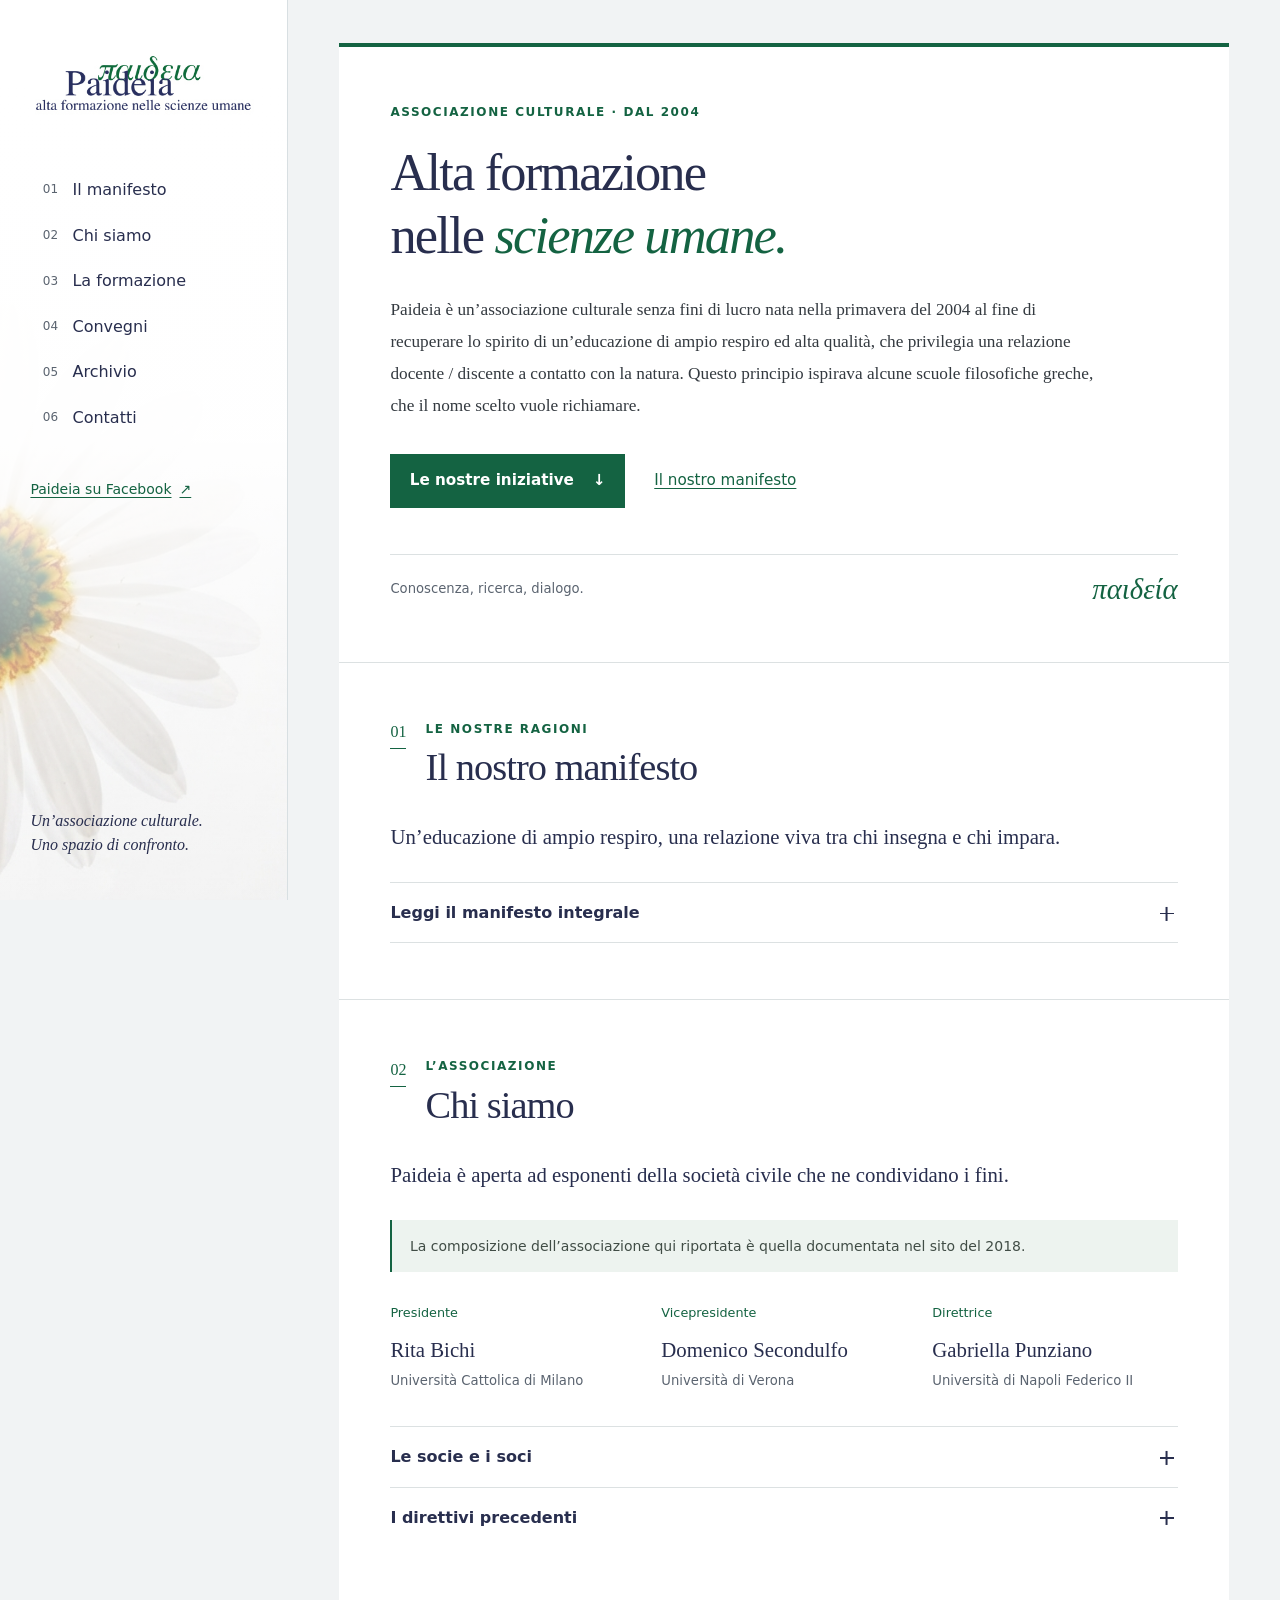
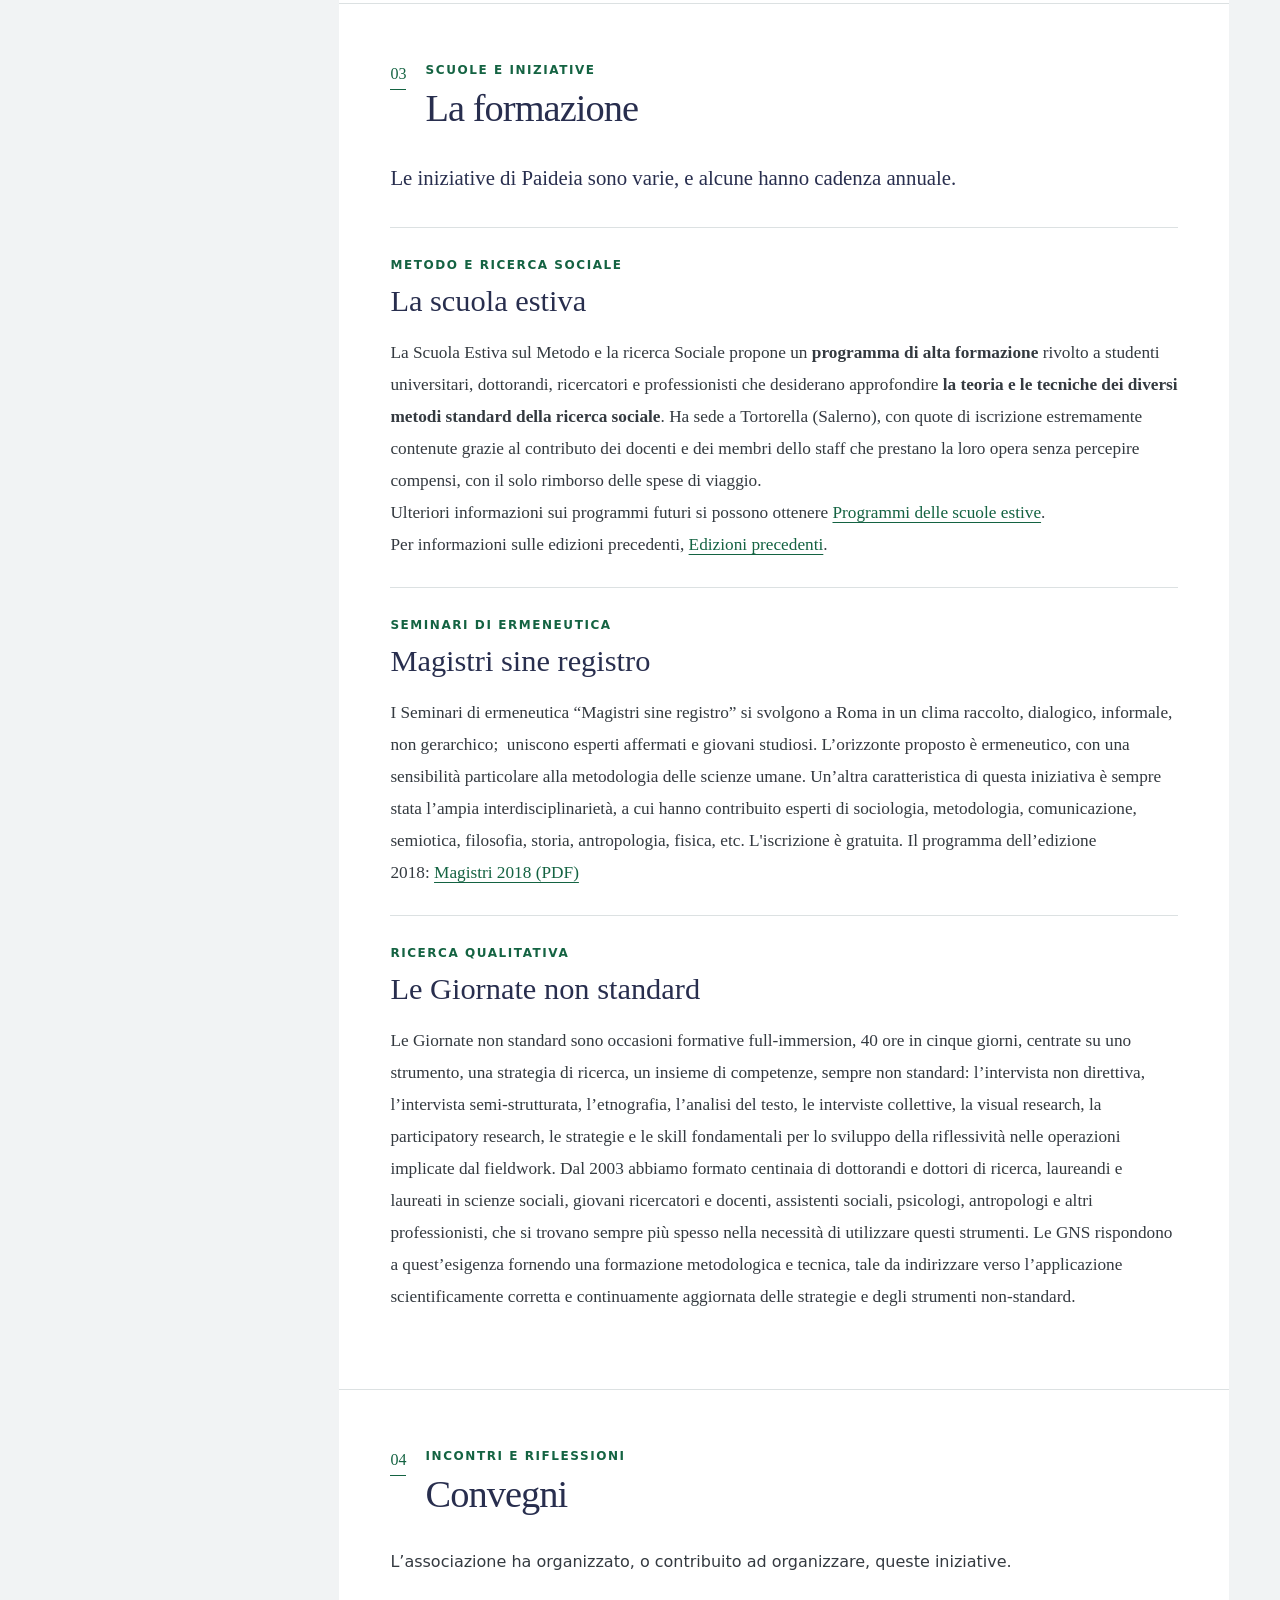
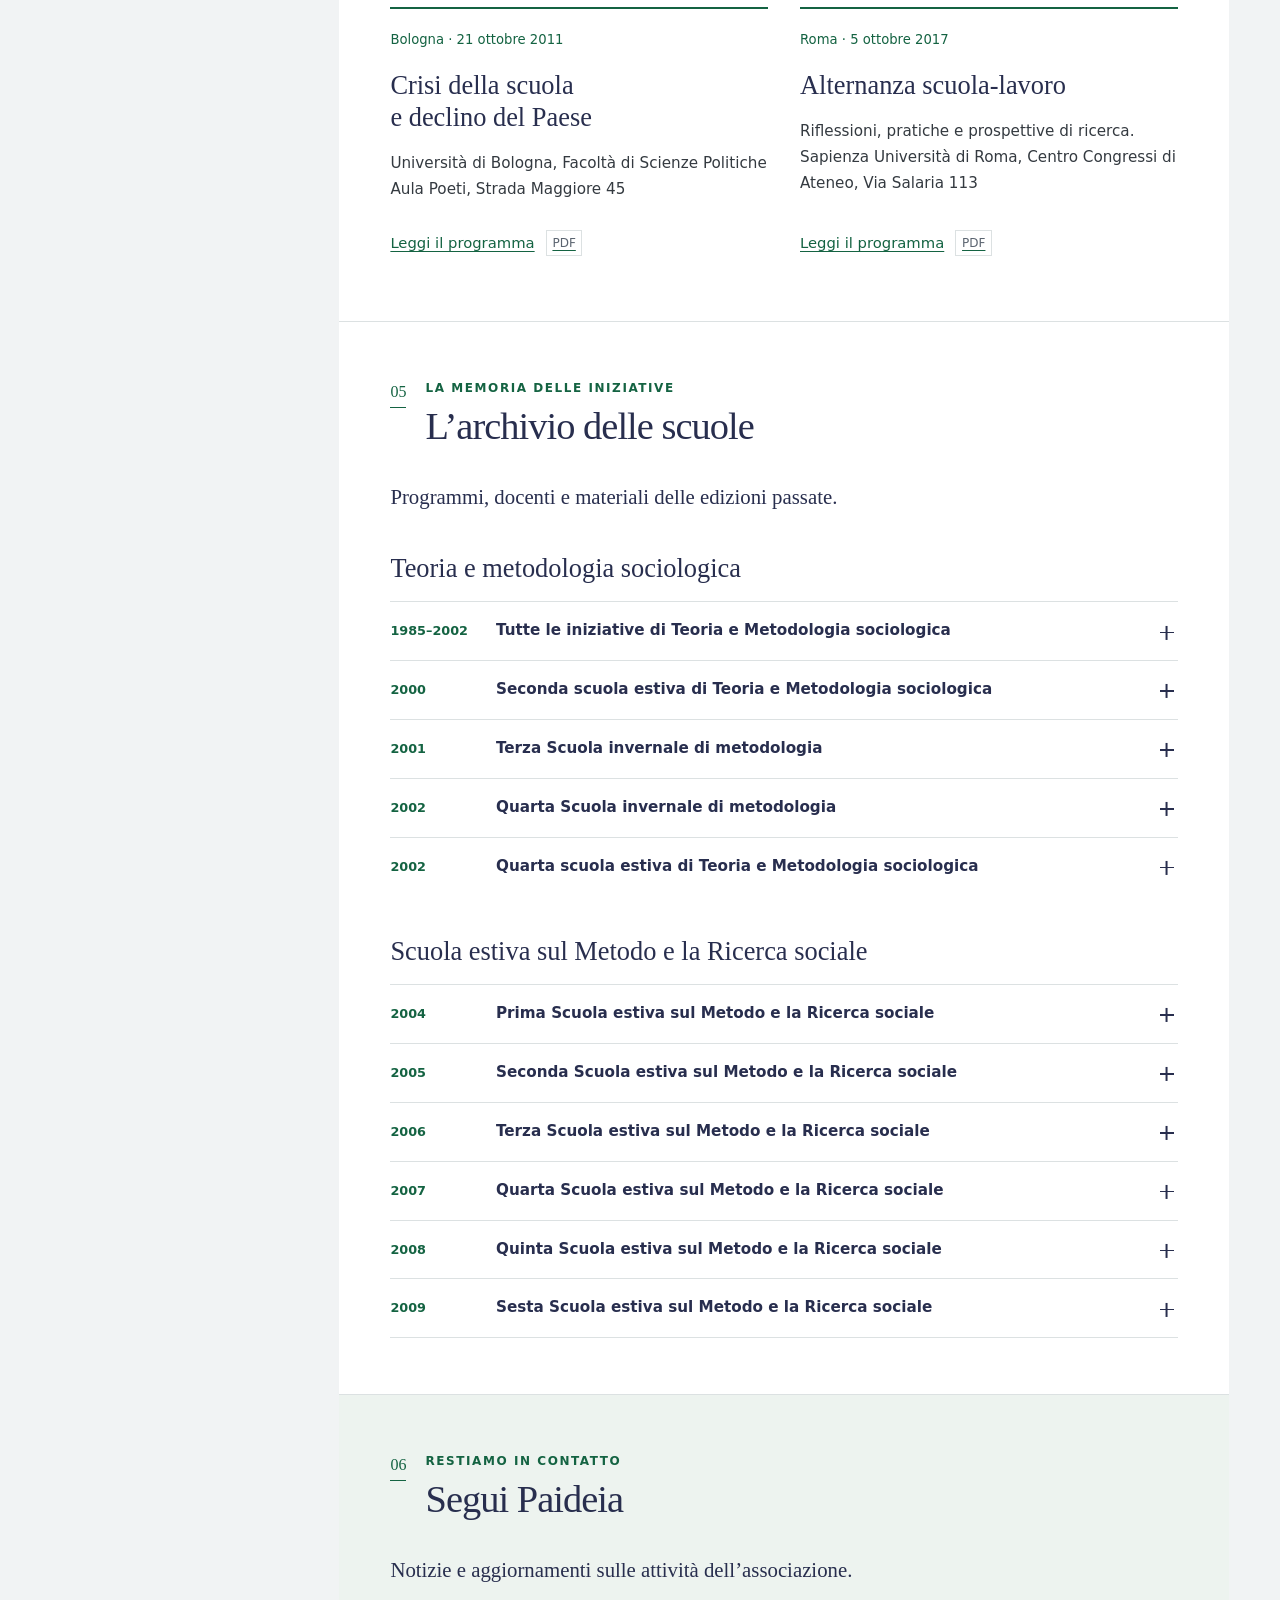
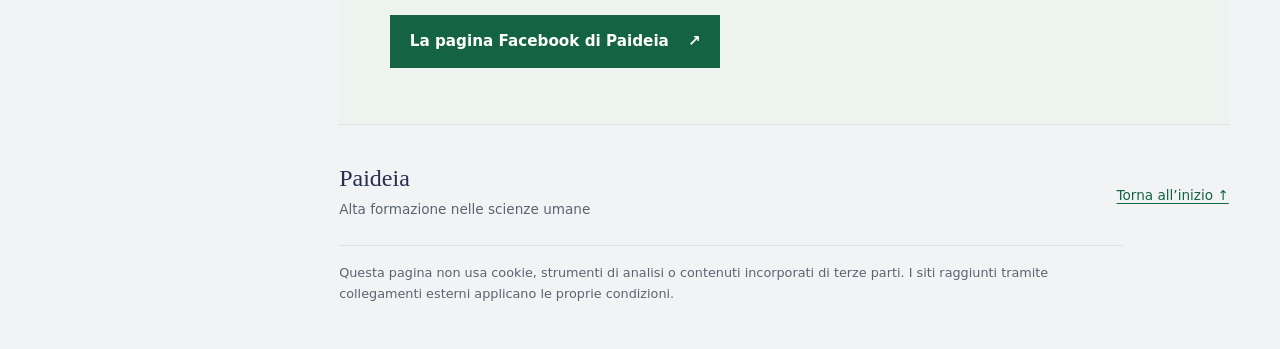
==== index.html @ 1510890a "Add files via upload" ====
<!doctype html>
<html lang="it">
<head>
  <meta charset="utf-8">
  <meta name="viewport" content="width=device-width, initial-scale=1">
  <meta name="description" content="Paideia: associazione culturale per l’alta formazione nelle scienze umane. Il manifesto, le scuole, i seminari e l’archivio delle iniziative.">
  <meta name="referrer" content="no-referrer">
  <meta http-equiv="Content-Security-Policy" content="default-src 'self'; script-src 'self'; style-src 'self'; img-src 'self'; font-src 'self'; connect-src 'none'; object-src 'none'; base-uri 'self'; form-action 'none'">
  <title>Paideia — Alta formazione nelle scienze umane</title>
  <link rel="icon" href="./assets/img/logo.jpg" type="image/jpeg">
  <link rel="stylesheet" href="assets/style.css">
  <script src="assets/site.js" defer></script>
</head>
<body id="inizio">
  <a class="skip-link" href="#contenuto">Vai al contenuto</a>
  <header class="sidebar">
    <div class="sidebar-top"><a class="brand" href="#inizio" aria-label="Paideia — torna all’inizio"><img src="./assets/img/logo.jpg" width="365" height="108" alt="Paideia, alta formazione nelle scienze umane"></a><button class="menu-toggle" type="button" aria-expanded="false" aria-controls="navigazione" hidden>Menu <span aria-hidden="true">☰</span></button></div>
    <nav id="navigazione" aria-label="Navigazione principale"><p class="nav-caption"></p><ul><li><a href="#manifesto"><span class="nav-number" aria-hidden="true">01</span>Il manifesto</a></li><li><a href="#chi-siamo"><span class="nav-number" aria-hidden="true">02</span>Chi siamo</a></li><li><a href="#formazione"><span class="nav-number" aria-hidden="true">03</span>La formazione</a></li><li><a href="#convegni"><span class="nav-number" aria-hidden="true">04</span>Convegni</a></li><li><a href="#archivio"><span class="nav-number" aria-hidden="true">05</span>Archivio</a></li><li><a href="#contatti"><span class="nav-number" aria-hidden="true">06</span>Contatti</a></li></ul><a class="social-link" href="https://www.facebook.com/Paideiaperlacultura/">Paideia su Facebook <span aria-hidden="true">↗</span></a></nav>
    <p class="sidebar-foot">Un’associazione culturale.<br>Uno spazio di confronto.</p>
  </header>
  <main id="contenuto" tabindex="-1">
    <section class="hero section" aria-labelledby="titolo">
      <p class="eyebrow">Associazione culturale · dal 2004</p>
      <h1 id="titolo">Alta formazione<br>nelle <em>scienze umane.</em></h1>
      <div class="intro prose"><p>Paideia è un’associazione culturale senza fini di lucro nata nella primavera del 2004 al fine di recuperare lo spirito di un’educazione di ampio respiro ed alta qualità, che privilegia una relazione docente / discente a contatto con la natura. Questo principio ispirava alcune scuole filosofiche greche, che il nome scelto vuole richiamare.</p></div>
      <a class="button" href="#formazione">Le nostre iniziative <span aria-hidden="true">↓</span></a>
      <a class="text-link" href="#manifesto">Il nostro manifesto</a>
      <div class="hero-bottom"><span>Conoscenza, ricerca, dialogo.</span><span aria-hidden="true">παιδεία</span></div>
    </section>
    <section class="section" id="manifesto" aria-labelledby="titolo-manifesto" data-source-id="28">
      <div class="section-heading"><span class="section-number" aria-hidden="true">01</span><div><p class="eyebrow">Le nostre ragioni</p><h2 id="titolo-manifesto">Il nostro manifesto</h2></div></div>
      <p class="lead">Un’educazione di ampio respiro, una relazione viva tra chi insegna e chi impara.</p>
      <details class="manifesto-details"><summary>Leggi il manifesto integrale <span class="disclosure" aria-hidden="true"></span></summary><div class="prose"><p>Paideia è un’associazione culturale senza fini di lucro nata nella primavera del 2004 al fine di recuperare lo spirito di un’educazione di ampio respiro ed alta qualità, che privilegia una relazione docente / discente a contatto con la natura. Questo principio ispirava alcune scuole filosofiche greche, che il nome scelto vuole richiamare.</p><p>È assai diffusa una sensazione di disagio per il grave e progressivo scadimento nella preparazione culturale e intellettuale che la scuola e la società italiana forniscono ai giovani. Sia il mero volume delle nozioni fornite e richieste, sia il livello dell’elaborazione critica proposta e richiesta sono in costante declino. Il mercato del lavoro, invece, domanda in modo crescente capacità di decidere e risolvere problemi; ma la scuola non fornisce più le capacità intellettuali per affrontare questi compiti in modo originale e autonomo.</p><p>Una quota impressionante di diplomati e laureati italiani è classificata fra gli analfabeti in base ad alcune elementari prove pratiche previste dalle ricerche internazionali sull’alfabetizzazione funzionale. Ciò avviene sulla base di alcune elementari prove in cui il soggetto deve mostrarsi capace di mettere in pratica nozioni semplicissime come fare una sottrazione oppure trovare e interpretare la frase rilevante in un foglietto di istruzioni. Tanto i paesi europei e del mondo anglosassone quanto i paesi dell’Estremo Oriente — in alcuni dei quali è in corso un processo programmato di livellamento verso l’alto delle offerte didattiche — occupano posizioni assai migliori delle nostre in queste graduatorie.</p><p>Invertire questa tendenza è un impegno civile per gli intellettuali che hanno a cuore le sorti del paese — non solo la sua vita culturale, ma anche la sua capacità di tenere il passo con le innovazioni in tutti i campi.</p><p>Di solito, al manifestarsi nella società di tendenze giudicate negativamente, il mondo accademico reagisce organizzando convegni che servono a denunciare i problemi ma non compiono passi importanti verso la loro soluzione.</p><p>Le persone che si sono unite per dar vita a Paideia hanno scelto un’altra strada: quella di dedicarsi ad un’attività di formazione extra-curricolare ispirati ad alti standards di qualità e affrancata dalle pastoie burocratiche che stanno avvilendo l’attività didattica istituzionale.</p><p>Paideia è nata dal confluire di tre gruppi che avevano indipendentemente attivato tre iniziative didattiche:<br>— il gruppo che da tempo organizza le <a href="#scuole-di-teoria-e-metodologia-sociologica">scuole di Teoria e Metodologia Sociologia</a> e di recente ha istituito la scuola estiva sul Metodo e la Ricerca sociale;<br>— il gruppo che da tempo offre occasioni formative nel settore della valutazione e della ricerca valutativa;<br>— il gruppo che più di recente ha dato vita alle Giornate Non Standard sulla ricerca cosiddetta “qualitativa”.</p><p>Queste iniziative sono accomunate da alcuni principi fondamentali:<br>— alto livello delle offerte didattiche;<br>— forte coinvolgimento dei partecipanti ai corsi;<br>— quote di partecipazione contenute, consentite dal fatto che molti docenti prestano la loro opera per un semplice rimborso delle spese;<br>— approfondimento della conoscenza del patrimonio artistico e culturale delle sedi scelte.</p><p>Paideia è aperta ad esponenti della società civile che ne condividano i fini e progetta di estendere l’ambito delle iniziative didattiche al di là dei confini delle scienze sociali.</p><p>Questo sito diffonde notizie su tutte le attività promosse da Paideia e offre notizie su, e collegamenti con, altre iniziative volte agli stessi intenti e animate dallo stesso spirito.</p></div></details>
    </section>
    <section class="section" id="chi-siamo" aria-labelledby="titolo-chi-siamo" data-source-id="15">
      <div class="section-heading"><span class="section-number" aria-hidden="true">02</span><div><p class="eyebrow">L’associazione</p><h2 id="titolo-chi-siamo">Chi siamo</h2></div></div>
      <p class="lead">Paideia è aperta ad esponenti della società civile che ne condividano i fini.</p>
      <p class="archive-note">La composizione dell’associazione qui riportata è quella documentata nel sito del 2018.</p>
      <dl class="people"><div><dt>Presidente</dt><dd>Rita Bichi<span>Università Cattolica di Milano</span></dd></div><div><dt>Vicepresidente</dt><dd>Domenico Secondulfo<span>Università di Verona</span></dd></div><div><dt>Direttrice</dt><dd>Gabriella Punziano<span>Università di Napoli Federico II</span></dd></div></dl>
      <details class="plain-details"><summary>Le socie e i soci <span class="disclosure" aria-hidden="true"></span></summary><ul class="members"><li>Ivana Acocella</li><li>Luca Bianchi</li><li>Mauro Bonanno</li><li>Emanuela Bonini</li><li>Livia Bruscaglioni</li><li>Amalia Caputo</li><li>Franco Cazzola</li><li>Erika Cellini</li><li>Antonio Maria Chiesi</li><li>Angela Delli Paoli</li><li>Giovanni Delli Zotti</li><li>Anna Desimio</li><li>Paola Di Nicola</li><li>Ilaria Epis</li><li>Gabriella Fazzi</li><li>Michela Freddano</li><li>Lucia Genovese</li><li>Renato Grimaldi</li><li>Sandro Landucci</li><li>Stefania Leone</li><li>Serena Liani</li><li>Gianni Losito</li><li>Francesca Marconi</li><li>Claudia Mariotti</li><li>Alberto Marradi</li><li>Fabrizio Martire</li><li>Elena Mattioli</li><li>Beba Molinari</li><li>Paolo Montesperelli</li><li>Sara Muzzioli</li><li>Giuseppina Negro</li><li>Daniele Nigris</li><li>Marco Palmieri</li><li>Mauro Palumbo</li><li>Paolo Parra Saiani</li><li>Fiorenzo Parziale</li><li>Rita Pavsic</li><li>Massimo Pendenza</li><li>M. Concetta Pitrone</li><li>Graziella Priulla</li><li>Francesco Sacchetti</li><li>Michele Sapignoli</li><li>Stefano Scarcella Prandstraller</li><li>Eide Spedicato</li><li>Andrea Spreafico</li><li>Nicoletta Stame</li><li>Roberto Veraldi</li><li>Alberto Vergani</li><li>Giulio  Vidotto</li><li>Alberto Zonno Renna</li></ul></details>
      <details class="plain-details"><summary>I direttivi precedenti <span class="disclosure" aria-hidden="true"></span></summary><div class="prose"><p><strong>2015-2018</strong>: Rita Bichi (Presidente), Paolo Parra Saiani (Vice-Presidente), Fabrizio Martire (Direttore)<br><strong>2012-2015</strong>: Gianni Losito (Presidente), Rita Bichi (Vice-Presidente), Maria Concetta Pitrone (Direttrice)</p>
</div></details>
    </section>
    <section class="section" id="formazione" aria-labelledby="titolo-formazione" data-source-id="34">
      <div class="section-heading"><span class="section-number" aria-hidden="true">03</span><div><p class="eyebrow">Scuole e iniziative</p><h2 id="titolo-formazione">La formazione</h2></div></div>
      <p class="lead">Le iniziative di Paideia sono varie, e alcune hanno cadenza annuale.</p>
      <div class="initiatives"><article class="initiative"><p class="eyebrow">Metodo e ricerca sociale</p><h3>La scuola estiva</h3><div class="prose"><p>La Scuola Estiva sul Metodo e la ricerca Sociale propone un <strong>programma di alta formazione</strong> rivolto a studenti universitari, dottorandi, ricercatori e professionisti che desiderano approfondire <strong>la teoria e le tecniche dei diversi metodi standard della ricerca sociale</strong>. Ha sede a Tortorella (Salerno), con quote di iscrizione estremamente contenute grazie al contributo dei docenti e dei membri dello staff che prestano la loro opera senza percepire compensi, con il solo rimborso delle spese di viaggio.<br>Ulteriori informazioni sui programmi futuri si possono ottenere <a href="https://www.paideiascuoleestive.it/scuola">Programmi delle scuole estive</a>.<br>Per informazioni sulle edizioni precedenti, <a href="#scuole-estive-sul-metodo-e-la-ricerca-sociale">Edizioni precedenti</a>.</p>
</div></article><article class="initiative"><p class="eyebrow">Seminari di ermeneutica</p><h3>Magistri sine registro</h3><div class="prose"><p>I Seminari di ermeneutica “Magistri sine registro” si svolgono a Roma in un clima raccolto, dialogico, informale, non gerarchico;  uniscono esperti affermati e giovani studiosi. L’orizzonte proposto è ermeneutico, con una sensibilità particolare alla metodologia delle scienze umane. Un’altra caratteristica di questa iniziativa è sempre stata l’ampia interdisciplinarietà, a cui hanno contribuito esperti di sociologia, metodologia, comunicazione, semiotica, filosofia, storia, antropologia, fisica, etc. L'iscrizione è gratuita. Il programma dell’edizione 2018: <a href="assets/pdf/2018_magistri.pdf">Magistri 2018 (PDF)</a></p>
</div></article><article class="initiative"><p class="eyebrow">Ricerca qualitativa</p><h3>Le Giornate non standard</h3><div class="prose"><p>Le Giornate non standard sono occasioni formative full-immersion, 40 ore in cinque giorni, centrate su uno strumento, una strategia di ricerca, un insieme di competenze, sempre non standard: l’intervista non direttiva, l’intervista semi-strutturata, l’etnografia, l’analisi del testo, le interviste collettive, la visual research, la participatory research, le strategie e le skill fondamentali per lo sviluppo della riflessività nelle operazioni implicate dal fieldwork. Dal 2003 abbiamo formato centinaia di dottorandi e dottori di ricerca, laureandi e laureati in scienze sociali, giovani ricercatori e docenti, assistenti sociali, psicologi, antropologi e altri professionisti, che si trovano sempre più spesso nella necessità di utilizzare questi strumenti. Le GNS rispondono a quest’esigenza fornendo una formazione metodologica e tecnica, tale da indirizzare verso l’applicazione scientificamente corretta e continuamente aggiornata delle strategie e degli strumenti non-standard.</p>
</div></article></div>
    </section>
    <section class="section" id="convegni" aria-labelledby="titolo-convegni" data-source-id="52">
      <div class="section-heading"><span class="section-number" aria-hidden="true">04</span><div><p class="eyebrow">Incontri e riflessioni</p><h2 id="titolo-convegni">Convegni</h2></div></div>
      <p>L’associazione ha organizzato, o contribuito ad organizzare, queste iniziative.</p>
      <div class="events"><article class="event"><p class="event-date">Bologna · <time datetime="2011-10-21">21 ottobre 2011</time></p><h3>Crisi della scuola e declino del Paese</h3><p>Università di Bologna, Facoltà di Scienze Politiche<br>Aula Poeti, Strada Maggiore 45</p><a href="assets/pdf/2011_crisi-scuola-e-declino-paese.pdf">Leggi il programma <span class="filetype">PDF</span></a></article><article class="event"><p class="event-date">Roma · <time datetime="2017-10-05">5 ottobre 2017</time></p><h3>Alternanza scuola-lavoro</h3><p>Riflessioni, pratiche e prospettive di ricerca.<br>Sapienza Università di Roma, Centro Congressi di Ateneo, Via Salaria 113</p><a href="wp-content/uploads/2018/09/2017-convegno-asl.pdf">Leggi il programma <span class="filetype">PDF</span></a></article></div>
    </section>
    <section class="section archive-section" id="archivio" aria-labelledby="titolo-archivio">
      <div class="section-heading"><span class="section-number" aria-hidden="true">05</span><div><p class="eyebrow">La memoria delle iniziative</p><h2 id="titolo-archivio">L’archivio delle scuole</h2></div></div>
      <p class="lead">Programmi, docenti e materiali delle edizioni passate.</p>
      <h3>Teoria e metodologia sociologica</h3>
      <details class="archive-entry" id="scuole-di-teoria-e-metodologia-sociologica" data-source-id="84"><summary><span class="entry-date">1985–2002</span><span>Tutte le iniziative di Teoria e Metodologia sociologica</span><span class="disclosure" aria-hidden="true"></span></summary><div class="archive-body prose"><p class="archive-note">Documento d’archivio. Date, quote e riferimenti si riferiscono all’edizione indicata.</p><p><strong>autunno 1985</strong>, Firenze,  L'arte del questionario e dell'intervista, Marradi</p>
<p><strong>autunno 1987</strong>, Firenze,  Epistemologia e metodologia, Marradi</p>
<p><strong>22 maggio - 14 giugno 1989</strong>, Firenze,  Epistemologia e metodologia, Marradi e Blaikie</p>
<p><strong>18-23 giugno 1990</strong>, Firenze,  L'arte del questionario e dell'intervista, Marradi, Rositi, Montesperelli</p>
<p><strong>22-27 ottobre 1990</strong>, Firenze, Tre mondi, due famiglie, molti livelli, Marradi</p>
<p><strong>7-12 gennaio 1991</strong>, Firenze, Logica e ricerca, Bruschi</p>
<p><strong>6-11 maggio 1991</strong>, Firenze, The Logic of Causal Modelling, Dreier e Pavone</p>
<p><strong>7-16 ottobre 1991</strong>, Firenze, L'arte del questionario e dell'intervista, Marradi, Montesperelli</p>
<p><strong>4-8 maggio 1992</strong>, Firenze, I paradossi nelle scienze sociali, Ricolfi</p>
<p><strong>2-6 novembre 1992</strong>, Firenze, L'analisi monovariata, Marradi</p>
<p><strong>11-15 gennaio 1993</strong>, Firenze, Logical Structure of Scientific Theories, Dreier</p>
<p><strong>25-26 ottobre 1993</strong>, Firenze, Storicità dei programmi di ricerca, Lentini</p>
<p><strong>10-14 gennaio 1994</strong>, Firenze, Realtà pensiero linguaggio, Marradi</p>
<p><strong>29 marzo - 8 aprile 1995</strong>, Firenze, Alcune questioni gnoseologiche e metodologiche, Marradi, Fideli, Rodolfi</p>
<p><strong>9-21 ottobre 1995</strong>, Firenze, Analisi monovariata e bivariata, Marradi</p>
<p><strong>10-14 giugno 1996</strong>, Firenze, Modelli spaziali di comportamento elettorale, Ricolfi</p>
<p><strong>15-17 maggio 1997</strong>, Sassari, Concetti di scienza e di metodo, Marradi</p>
<p><strong>6-11 ottobre 1997</strong>, Firenze, Costruzione di una matrice di dati, Marradi</p>
<p><strong>12-16 gennaio 1998</strong>, Firenze, Analisi monovariata e bivariata, Marradi</p>
<p><strong>1-6 febbraio 1999</strong>, Firenze, Problemi e strumenti della conoscenza,</p>
<p><strong>26-30 aprile 1999</strong>, Sassari, Pre-asserti, asserti, spiegazioni, Marradi</p>
<p><strong>31 gennaio-5 febbraio 2000</strong>, Firenze, La matrice dei dati e le sue premesse,</p>
<p><strong>4-9 settembre 2000</strong>, Cannigione (SS), <a href="#seconda-scuola-estiva-di-teoria-e-metodologia-sociologica">Seconda scuola estiva di Teoria e Metodologia sociologica</a></p>
<p><strong>15-20 gennaio 2001</strong>, Roma, <a href="#terza-scuola-invernale-di-metodologia">Terza Scuola invernale di metodologia</a>, Fondamenti di analisi dei dati: monovariata e bivariata,</p>
<p><strong>5-9 febbraio 2002</strong>, Firenze, <a href="#quarta-scuola-invernale-di-metodologia">Quarta Scuola invernale di metodologia</a>, Costruzione ed uso del questionario</p>
<p><strong>9-14 settembre 2002</strong>, Otranto (LE), <a href="#primo-articolo-del-blog">Quarta scuola estiva di Teoria e Metodologia sociologica</a></p>
<a class="back-link" href="#archivio">Torna all’indice dell’archivio ↑</a></div></details>
      <details class="archive-entry" id="seconda-scuola-estiva-di-teoria-e-metodologia-sociologica" data-source-id="111"><summary><span class="entry-date">2000</span><span>Seconda scuola estiva di Teoria e Metodologia sociologica</span><span class="disclosure" aria-hidden="true"></span></summary><div class="archive-body prose"><p class="archive-note">Documento d’archivio. Date, quote e riferimenti si riferiscono all’edizione indicata.</p><p>4-9 settembre 2000<br>Hotel Micalosu****   e spiaggia (Cannigione / prov. di Sassari)</p><div><br><p><strong>Docenti e programma</strong></p><br>Alberto <strong>Merler</strong> (Università di Sassari):   L'insularità socio-culturale<br>Giovanni <strong>Bechelloni</strong> (Università di Firenze):   La storia e le autobiografie<br>Pierluca <strong>Birindelli</strong> (Università di Firenze):   Interrogando i giovani sui loro rapporti con la loro stanza<br>Gabriella <strong>Mondardini</strong> (Università di Sassari):   La cultura dei pescatori della costa Nord-ovest<br>Giuseppe <strong>Angioni</strong> (Università di Cagliari):   Funzioni della scrittura<br>Alberto <strong>Marradi</strong> (Università di Firenze):   Intervistare con le storie<br>Antonio <strong>Fadda</strong> (Università di Sassari):   Famiglia, parentela e insediamenti: il caso sardo-corso<br><br></div><p><a href="https://photos.app.goo.gl/2Ufrc8WCDPr3Nb6W6">Alcune foto</a></p>
<a class="back-link" href="#archivio">Torna all’indice dell’archivio ↑</a></div></details><details class="archive-entry" id="terza-scuola-invernale-di-metodologia" data-source-id="127"><summary><span class="entry-date">2001</span><span>Terza Scuola invernale di metodologia</span><span class="disclosure" aria-hidden="true"></span></summary><div class="archive-body prose"><p class="archive-note">Documento d’archivio. Date, quote e riferimenti si riferiscono all’edizione indicata.</p><p>Roma, Facoltà di Sociologia<br>15-20 Gennaio 2001</p><p><strong>Docenti e programma</strong></p><p>Lunedì 15<br>Giovanni <strong>Di Franco</strong> e Alberto <strong>Marradi</strong><br><em>Funzioni dell’analisi monovariata. Distribuzione dei dati in categorie non ordinate (il concetto di autonomia semantica; l’importanza delle distribuzioni equilibrate; forme di rappresentazione). </em></p><p>Martedì 16<br>Giovanni <strong>Di Franco</strong> e Alberto <strong>Marradi</strong><br><em>Distribuzione dei dati in categorie ordinate (il concetto di relazione monotonica; la ridotta autonomia semantica delle categorie ordinali; distribuzioni unimodali, bimodali, etc.; forme di rappresentazione).</em></p>
<p>Martedì 16<br>Giovanni <strong>Di Franco</strong> e Alberto <strong>Marradi</strong><br><em>Distribuzione dei dati nelle categorie di una variabile cardinale (cardinali e quasi cardinali; la scarsa autonomia semantica e le sue conseguenze; tendenza centrale e dispersione; standardizzazione e trasformazioni logaritmiche; forme di rappresentazione).</em></p>
<p>Mercoledì 17<br>Giovanni <strong>Di Franco</strong> e Alberto <strong>Marradi</strong><br><em>La relazione tra due variabili dicotomiche (coefficienti unidirezionali e bidirezionali; false dicotomie). Relazioni tra una dicotomia e una categoriale non dicotomica.</em></p>
<p>Mercoledì 17<br>Giovanni <strong>Di Franco</strong> e Alberto <strong>Marradi</strong><br><em>Relazioni fra due variabili con categorie non ordinate (tabelle di contingenza che valga la pena di analizzare; chi quadrato e i suoi limiti). Relazioni fra due variabili ordinali. Forme di rappresentazione.</em></p>
<p>Giovedì 18<br>Giovanni <strong>Di Franco</strong> e Alberto <strong>Marradi</strong><br><em>Analisi della varianza (eta quadrato e i suoi limiti). Relazioni tra una cardinale e una ordinale. Forme di rappresentazione.</em></p>
<p>Giovedì 18<br>Maria Stella <strong>Agnoli</strong><br><em>Procedure di costruzione dei dati in sede di analisi mono- e bi-variata.</em></p>
<p>Venerdì 19<br>Giovanni <strong>Di Franco</strong> e Alberto <strong>Marradi</strong><br><em>Relazioni tra due cardinali (il diagramma a dispersione; relazioni lineari e non; regressione, correlazione e relativi inganni; il coefficiente di determinazione e il controllo della linearità; cenni sull’analisi dei residui).</em></p><p>Venerdì 19<br>Maria Concetta <strong>Pitrone</strong><br><em>Le scale a scelta forzata; come l’analisi dei dati fa emergere le differenze rispetto alle Likert tradizionali.</em></p>
<p>Sabato 20<br>Carmelo <strong>Lombardo</strong><br><em>Fondamenti di analisi trivariata. Cosa si guadagna e cosa si perde.</em></p>
<a class="back-link" href="#archivio">Torna all’indice dell’archivio ↑</a></div></details><details class="archive-entry" id="quarta-scuola-invernale-di-metodologia" data-source-id="123"><summary><span class="entry-date">2002</span><span>Quarta Scuola invernale di metodologia</span><span class="disclosure" aria-hidden="true"></span></summary><div class="archive-body prose"><p class="archive-note">Documento d’archivio. Date, quote e riferimenti si riferiscono all’edizione indicata.</p><p><strong>Firenze, Centro Studium<br>5-9 Febbraio 2002</strong></p>
<p><strong>Docenti e programma</strong></p>
<p>4 febbraio<br>M. Concetta <strong>Pitrone </strong>(Roma)<br><em>Il questionario nella tradizione comportamentista</em></p><p>5  febbraio<br><em>Esercitazione di gruppo:  quali difetti sapete scovare in un questionario?</em><em></em></p><p>5  febbraio<br>Alberto <strong>Marradi </strong>(Firenze)<br><em>Difetti strutturali a livello di vettore e a livello di matrice</em><em></em></p><p>6 febbraio<br>Roberto <strong>Fideli</strong> (Firenze)<br><em>Il ruolo delle domande aperte</em></p><p>6 febbraio<br>Stefania <strong>Tusini</strong> (Roma)<br><em>Sorprese semantiche</em><em></em></p><p>6 febbraio ore 17.30<br><strong>Del</strong> <strong>Zotto</strong>, <strong>Marradi</strong>, <strong>Serra<br></strong><em>Un’intervista perfetta </em><em>(atto unico di Alberto Marradi)       <a href="https://photos.app.goo.gl/K9xt4bciKmSvjNeA7">alcune foto</a></em></p><p>7 febbraio<br><em>Esercitazione di gruppo: classificazione delle risposte a domande aperte</em></p><p>7 febbraio pomeriggio libero<br></p><p>8  febbraio<br>Gianni <strong>Losito </strong>(Roma)<br><em>Perché rispondere? Dinamiche motivazionali e strategie d'interazione tra intervistatore e intervistato</em></p><p>8 febbraio<br>Alberto <strong>Marradi </strong>(Firenze)<br><em>Difetti grafici</em></p><p>9 febbraio<br><strong>Fideli</strong>,  <strong>Marradi</strong> e <strong>Tusini<br></strong><em>rispondono a domande sulle esercitazioni</em></p><a class="back-link" href="#archivio">Torna all’indice dell’archivio ↑</a></div></details><details class="archive-entry" id="primo-articolo-del-blog" data-source-id="17"><summary><span class="entry-date">2002</span><span>Quarta scuola estiva di Teoria e Metodologia sociologica</span><span class="disclosure" aria-hidden="true"></span></summary><div class="archive-body prose"><p class="archive-note">Documento d’archivio. Date, quote e riferimenti si riferiscono all’edizione indicata.</p><p>9-14 settembre 2002<br>Grand Hotel Daniela****, baie e pineta della Conca Specchiulla (Otranto / prov. di Lecce)</p><p><a href="https://photos.app.goo.gl/dnRmBkbtRyVaYZDd9">Alcune foto</a></p>
<p><strong>Docenti e programma</strong></p><p>Franco <strong>Rositi</strong>  (Università di Pavia):  Cultura eccedente, cultura superflua, cultura interiorizzata:  alcuni 'caveat' per il lavoro di intervista<br>Franco <strong>Cassano</strong>   (Università di Bari):  Gnoseologia del Mediterraneo<br>Silvia <strong>Liaci</strong>   (presidente della SOIS):  Il potere del fazzoletto, il fazzoletto del potere<br>Marcella <strong>Ruggiero</strong>   (Università di Bari):   L'albero della vita: il pavimento musivo della cattedrale di Otranto</p><p>Visita guidata alla cattedrale di Otranto</p>
<p>Giandomenico <strong>Amendola</strong>  (Università di Firenze):   La nuova città:  i suoi abitanti, la sua cultura</p>
<p>Esercitazioni di gruppo su temi proposti da Alberto Marradi e sotto la guida di vari coordinatori: mettersi d'accordo su cos'è una bugia / un esperimento /una prova</p>
<p><em>Durante i primi tre giorni i partecipanti hanno definito (su apposite schede che sono state raccolte) bugia, prova, esperimento, dopodiché, di fronte a episodi, azioni, risultanze e simili,che erano sommariamente descritte nelle stesse schede le hanno identificate come bugie o qualcosa d’altro / prove o meno / esperimenti o qualcosa d’altro. Sono stati poi formati quattro gruppi, ciascuno guidato da un coordinatore, che hanno cercato un accordo interno al gruppo sulle definizioni e sulle identificazioni (le discussioni sono state registrate).</em></p>
<p>Cena salentina presso la tenuta Sant'Andrea</p><p><strong>Iscrizione</strong></p><p>La quota è 55 euro.<br>Ridotta a 42 euro fino al 10.2.2002 (fine della Settimana invernale di Metodologia).<br>Ridotta a 50 euro fino alla spedizione della circolare che annunciava la Scuola (8.6.2002).<br>Per <strong>ogni</strong> partecipazione a precedenti scuole estive di Teoria e metodologia o a settimane invernali di Metodologia la quota è ridotta di 2,5 euro.<br>Gli iscritti alla SOIS godono di una riduzione di 5 euro, cumulabile con le precedenti.<br>Le quote di iscrizione si possono versare direttamente al direttore della scuola (Marradi), al vice-direttore della scuola (Di Franco), alla Presidentessa della SOIS (Liaci) oppure spedire sul c/c postale intestato alla Società Italiana di Sociologia: n. 19394659.</p>
<p><strong>Sistemazione alberghiera</strong></p><p>Dal Grand Hotel Daniela, sede della scuola, abbiamo ottenuto queste tariffe ridotte:<br>Pensione completa in camera singola euro 62, doppia euro 47 a persona, tripla euro 44 a persona (il prezzo comprende le bevande ai pasti).<br>Mezza pensione in camera singola euro 56, doppia euro 41 a persona, tripla euro 39 a persona (il prezzo comprende le bevande al pasto).<br>Le camere hanno aria condizionata con controllo individuale, telefono, tv e terrazzo. Ci sono sale conferenze interne ed esterne.<br>Le prenotazioni vanno effettuate direttamente all’Hotel entro il 30 luglio e fino ad esaurimento camere. Tel.0836/ 80.66.48. fax 0836/ 80.66.67.</p>
<p><strong>Altre sistemazioni nelle vicinanze</strong></p><p>Hotel Solara (***, a 5oo m. dall’Hotel Daniela) tel.0836/ 80.66.26 o .27 fax 0836/ 80.66.28.Stanze quadruple al costo per giorno per persona di euro 40 (pensione completa), euro 35 (mezza pensione), euro 23 (prima colazione).<br>Residence Conca Specchiulla (accanto all’Hotel Daniela)<br>Offre 5 appartamenti per 4 persone per 269 euro totali. Prenotabile attraverso la Blumen Viaggi di Barletta (0883/34.89.68).<br>Torre dell’Orso Open Village (a 2 km. dall’Hotel Daniela; ci si passa arrivando in macchina dal Nord). Affitta appartamenti con angolo cottura alle seguenti tariffe: bilocali con 2 letti tot. a euro 169 per quella settimana ( = 84,5 euro a persona) / bilocali con 3 letti tot. a euro 215 per quella settimana ( = 71,67 euro a persona) / bilocali con 4 letti tot. a euro 236 per quella settimana ( = 59 euro a persona) / trilocali con 5 letti tot a euro 256 per quella settimana ( = 51,2 euro a persona) / trilocali con 6 letti tot a euro 277 per quella settimana ( = 49,2 euro a persona). Prenotabile attraverso la Blumen Viaggi di Barletta (0883/34.89.68).<br>Residence Serra degli Alimini (i laghi Alimini sono rinomati laghi costieri a Nord di Otranto) offre una ricca tipologia di appartamenti. Visitare il sito www.aliminivillage.it per valutare le varie offerte.<br>Per informazioni su campeggi esplorare questi siti:<br>http://atlante.clio.it/laloggia/default.html<br>http://www.lafattoria.otranto.it<br>http://www.clio.it/sr/BIT/otranto.html<br>http://www.clio.it/sr/cm/diving/hotel.htm<br>http://www.farmtraveller.com/ita/analitica.phtmleurocodice=PU0010</p>
<p><strong>Come raggiungere i luoghi della scuola</strong></p><p>Aeroporto più vicino: Brindisi (a 67 km.).</p>
<p>La stazione ferroviaria più vicina è Otranto (a 12 km.), raggiungibile con treni locali o pullman da Lecce. I partecipanti iscritti alla SOIS Puglia hanno organizzato trasferimenti con le macchine private dalla stazione ferrov. di Otranto (nella piazza antistante arrivano anche i pullman da Lecce) ai due alberghi (DANIELA e SOLARA e ai residence vicini) per tutta la mattina del lunedì 10 settembre.</p>
<p>Per arrivare in auto da Lecce si va in direzione di S.Cataldo (cioè del Mare Adriatico). Giunti a San Cataldo si prende la litoranea salentina in direzione di Otranto. Si incontrano in sequenza i paesi di Santa Foca, Torre dell’Orso (dove c’è l’omonimo villaggio), Torre Sant’Andrea (vedi mappa sopra). Dopo Torre Sant’Andrea inizia una zona detta Villaggio Specchiulla. Dopo circa un km sul lato sinistro della strada (cioè verso il mare) c’è l’Hotel Solara. Dopo altri 500 m. sulla destra c’è Hotel Daniela.</p>
<p><strong>Comitato organizzatore</strong></p><p>Roberta Cocciolo tell. 347.3822376 e 0832.340.765<br>Marina Ruggiero (per conto della prof. Silvia Liaci) tel.0883.531633; e mail: cris@ba.dada.it<br>Giovanni Di Franco tel.06.84403322 e mail: giovanni.difranco@uniroma1.it</p>
<p><strong>iscritti effettivamente partecipanti</strong></p><div class="table-wrap"><table>
<tbody>
<tr>
<th scope="col">cognome nome</th>
<th scope="col">provincia</th>
<th scope="col">quota</th>
</tr>
<tr>
<td>1. Abate Anna Maria</td>
<td>Le</td>
<td>45,00</td>
</tr>
<tr>
<td>2. Acocella Ivana</td>
<td>Fi</td>
<td>55,00</td>
</tr>
<tr>
<td>3. Angarone Filomena</td>
<td>Ta</td>
<td>45,00</td>
</tr>
<tr>
<td>4. Aprile Rossana</td>
<td>Le</td>
<td>55,00</td>
</tr>
<tr>
<td>5. Astolfi Cristina</td>
<td>Rm</td>
<td>55,00</td>
</tr>
<tr>
<td>6. Barresi Massimiliano</td>
<td>Rm</td>
<td>55,00</td>
</tr>
<tr>
<td>7. Benelli Simona</td>
<td>Fi</td>
<td>50,00</td>
</tr>
<tr>
<td>8. Berniach Laura</td>
<td>Go</td>
<td>41,32</td>
</tr>
<tr>
<td>9. Berti Alice</td>
<td>Fi</td>
<td>50,00</td>
</tr>
<tr>
<td>10. Bichi Rita</td>
<td>Mi</td>
<td>38,73</td>
</tr>
<tr>
<td>11. Biondi Federica</td>
<td>Fi</td>
<td>28,40</td>
</tr>
<tr>
<td>12. Birindelli Pier Luca</td>
<td>Fi</td>
<td>42,50</td>
</tr>
<tr>
<td>13. Bisignano Alessandra</td>
<td>Ta</td>
<td>55,00</td>
</tr>
<tr>
<td>14. Bonanno Mauro</td>
<td>Ct</td>
<td>50,00</td>
</tr>
<tr>
<td>15. Borselli Monica</td>
<td>?</td>
<td>55,00</td>
</tr>
<tr>
<td>16. Castellana Rosario</td>
<td>Ge</td>
<td>36,15</td>
</tr>
<tr>
<td>17. Cataldi Silvia</td>
<td>Rm</td>
<td>40,00</td>
</tr>
<tr>
<td>18. Cattarinussi Bernardo</td>
<td>Ud</td>
<td>38,73</td>
</tr>
<tr>
<td>19. Cavedon Luciano</td>
<td>Vi</td>
<td>36,15</td>
</tr>
<tr>
<td>20. Cipriani Lorenza</td>
<td>Pg</td>
<td>47,50</td>
</tr>
<tr>
<td>21. Cocciolo Roberta</td>
<td>Le</td>
<td>36,15</td>
</tr>
<tr>
<td>22. Cusimano Maria Concetta</td>
<td>Pa</td>
<td>55,00</td>
</tr>
<tr>
<td>23. De Giosa Vanessa</td>
<td>Le</td>
<td>55,00</td>
</tr>
<tr>
<td>24. Dell'Anna Manuela</td>
<td>Le</td>
<td>55,00</td>
</tr>
<tr>
<td>25. Della Queva Stefania</td>
<td>Ta</td>
<td>55,00</td>
</tr>
<tr>
<td>26. Delli Zotti Giovanni</td>
<td>Ud</td>
<td>38,73</td>
</tr>
<tr>
<td>27. Del Zotto Maura</td>
<td>Ud</td>
<td>38,73</td>
</tr>
<tr>
<td>28. Di Livio Fiorenza</td>
<td>Te</td>
<td>33,83</td>
</tr>
<tr>
<td>29. D'Ovidio Fabrizio</td>
<td>Te</td>
<td>33,83</td>
</tr>
<tr>
<td>30. Fasano Alessandra</td>
<td>Le</td>
<td>55,00</td>
</tr>
<tr>
<td>31. Favale Tonia</td>
<td>Le</td>
<td>55,00</td>
</tr>
<tr>
<td>32. Fazzi Gabriella</td>
<td>Rm</td>
<td>42,50</td>
</tr>
<tr>
<td>33. Gaballo Giuseppe</td>
<td>Le</td>
<td>55,00</td>
</tr>
<tr>
<td>34. Garofalo Aurelio</td>
<td>Cs</td>
<td>42,00</td>
</tr>
<tr>
<td>35. Giacomazzo Maria Stella</td>
<td>Tp</td>
<td>45,00</td>
</tr>
<tr>
<td>36. Giardiello Mauro</td>
<td>Bn</td>
<td>55,00</td>
</tr>
<tr>
<td>37. Grotta Anna</td>
<td>?</td>
<td>47,50</td>
</tr>
<tr>
<td>38. Ieri Cecilia</td>
<td>Fi</td>
<td>55,00</td>
</tr>
<tr>
<td>39. La Bella Aurelia</td>
<td>Sr</td>
<td>45,00</td>
</tr>
<tr>
<td>40. Lamberti Monica</td>
<td>Rm</td>
<td>55,00</td>
</tr>
<tr>
<td>41. La Sala Paola</td>
<td>AG</td>
<td>45,00</td>
</tr>
<tr>
<td>42. Lippo Antonella</td>
<td>?</td>
<td>55,00</td>
</tr>
<tr>
<td>43. Loreti Claudia</td>
<td>Rm</td>
<td>23,75</td>
</tr>
<tr>
<td>44. Lusso Giovanni Paolo</td>
<td>?</td>
<td>45,00</td>
</tr>
<tr>
<td>45. Maltese Gaspare</td>
<td>Pa</td>
<td>50,00</td>
</tr>
<tr>
<td>46. Mandato Alessia</td>
<td>Le</td>
<td>55,00</td>
</tr>
<tr>
<td>47. Marcon Enzo</td>
<td>Go</td>
<td>41,32</td>
</tr>
<tr>
<td>48. Marino Clementina</td>
<td>Fg</td>
<td>36,15</td>
</tr>
<tr>
<td>49. Marsigli Ada</td>
<td>Ba</td>
<td>36,15</td>
</tr>
<tr>
<td>50. Martina Prassede</td>
<td>Br</td>
<td>50,00</td>
</tr>
<tr>
<td>51. Martire Fabrizio</td>
<td>Rm</td>
<td>30,99</td>
</tr>
<tr>
<td>52. Masi Benedetta</td>
<td>Fi</td>
<td>6,10</td>
</tr>
<tr>
<td>53. Nigris Daniele</td>
<td>Ts</td>
<td>38,73</td>
</tr>
<tr>
<td>54. Nucera Antonella</td>
<td>Rm</td>
<td>55,00</td>
</tr>
<tr>
<td>55. Parra Saiani Paolo</td>
<td>To</td>
<td>33,57</td>
</tr>
<tr>
<td>56. Pellizzoni Luigi</td>
<td>Go</td>
<td>55,00</td>
</tr>
<tr>
<td>57. Perugi Caterina</td>
<td>Fi</td>
<td>50,00</td>
</tr>
<tr>
<td>58. Pischedda Vincenzo</td>
<td>Rm</td>
<td>25,82</td>
</tr>
<tr>
<td>59. Pirni Andrea</td>
<td>Ge</td>
<td>50,00</td>
</tr>
<tr>
<td>60. Pucci Massimo</td>
<td>Fi</td>
<td>50,00</td>
</tr>
<tr>
<td>61. Quarta Serena</td>
<td>Le</td>
<td>55,00</td>
</tr>
<tr>
<td>62. Radini Massimiliano</td>
<td>Fi</td>
<td>33,57</td>
</tr>
<tr>
<td>63. Rizzo Anna Maria</td>
<td>Le</td>
<td>55,00</td>
</tr>
<tr>
<td>64. Rizzuto Massimo</td>
<td>Pa</td>
<td>33,57</td>
</tr>
<tr>
<td>65. Rosselli Simone</td>
<td>Fi</td>
<td>55,00</td>
</tr>
<tr>
<td>66. Sabato Silvia</td>
<td>Ta</td>
<td>45,00</td>
</tr>
<tr>
<td>67. Salento Angelo</td>
<td>Le</td>
<td>52,50</td>
</tr>
<tr>
<td>68. Scatolini Ezio</td>
<td>Bo</td>
<td>30,99</td>
</tr>
<tr>
<td>69. Siciliano Sara</td>
<td>Le</td>
<td>55,00</td>
</tr>
<tr>
<td>70. Tocci Giovanni</td>
<td>Cs</td>
<td>42,00</td>
</tr>
<tr>
<td>71. Valsecchi Patrizia</td>
<td>Sv</td>
<td>45,00</td>
</tr>
<tr>
<td>72. Vardanega Claudia</td>
<td>Rm</td>
<td>55,00</td>
</tr>
<tr>
<td>73. Vedovato Riccardo</td>
<td>Mi</td>
<td>51,65</td>
</tr>
<tr>
<td>74. Vitobello Mario</td>
<td>Ba</td>
<td>31,15</td>
</tr>
<tr>
<td>75. Zonno Renna Alberto</td>
<td>Le</td>
<td>25,82</td>
</tr>
</tbody>
</table></div><p><strong>iscritti che hanno rinunciato</strong></p><div class="table-wrap"><table>
<tbody>
<tr>
<th scope="col">cognome nome</th>
<th scope="col">provincia</th>
<th scope="col">credito</th>
</tr>
<tr>
<td>1. Abbatini Damiano</td>
<td>Rm</td>
<td>25,82</td>
</tr>
<tr>
<td>2. Accornero Laura</td>
<td></td>
<td>38,73</td>
</tr>
<tr>
<td>3. Bartolucci Tiziana</td>
<td>Pg</td>
<td>36,15</td>
</tr>
<tr>
<td>4. Bellotto Barbara</td>
<td>Ud</td>
<td>41,32</td>
</tr>
<tr>
<td>5. Bordandini Paola</td>
<td>Fi</td>
<td>36,15</td>
</tr>
<tr>
<td>6. Caruso Francesca</td>
<td>Ct</td>
<td>50,00</td>
</tr>
<tr>
<td>7. Cellini Erika</td>
<td>Fi</td>
<td>33,57</td>
</tr>
<tr>
<td>8. Ceravolo Flavio</td>
<td>At</td>
<td>31,00</td>
</tr>
<tr>
<td>9. Chiesa Cecilia</td>
<td></td>
<td>47,50</td>
</tr>
<tr>
<td>10. Corrado Alessandra</td>
<td>Cs</td>
<td>42,00</td>
</tr>
<tr>
<td>11. Daher Liana</td>
<td>Ct</td>
<td>28,41</td>
</tr>
<tr>
<td>12. De Marchi Bruna</td>
<td>Go</td>
<td>41,32</td>
</tr>
<tr>
<td>13. Di Gioia Rosa</td>
<td>Sa</td>
<td>38,73</td>
</tr>
<tr>
<td>14. Di Modugno Cristina</td>
<td>Sa</td>
<td>38,73</td>
</tr>
<tr>
<td>15. Di Pasquale Fabiano</td>
<td></td>
<td>38,73</td>
</tr>
<tr>
<td>16. Fedele Paolo</td>
<td>Cs</td>
<td>42,00</td>
</tr>
<tr>
<td>17. Ferraris Francesca</td>
<td></td>
<td>36,15</td>
</tr>
<tr>
<td>18. Francovich Lisa</td>
<td></td>
<td>42,32</td>
</tr>
<tr>
<td>19. Gai Daniela</td>
<td>Fi</td>
<td>36,15</td>
</tr>
<tr>
<td>20. Landucci Sandro</td>
<td>Fi</td>
<td>25,82</td>
</tr>
<tr>
<td>21. Licursi Sabina</td>
<td></td>
<td>38,73</td>
</tr>
<tr>
<td>22. Marini Rolando</td>
<td>Pg</td>
<td>33,57</td>
</tr>
<tr>
<td>23. Merola Rosa Dora</td>
<td>Sa</td>
<td>38,73</td>
</tr>
<tr>
<td>24. Montesanti Lucia</td>
<td>Sa</td>
<td>38,73</td>
</tr>
<tr>
<td>25. Pais Ivana</td>
<td>Mi</td>
<td>31,00</td>
</tr>
<tr>
<td>26. Pellegrino Giuseppina</td>
<td></td>
<td>38,73</td>
</tr>
<tr>
<td>27. Petrioli Giulia</td>
<td>Fi</td>
<td>50,00</td>
</tr>
<tr>
<td>28. Poloni Silvana</td>
<td>Mi</td>
<td>31,00</td>
</tr>
<tr>
<td>29. Pupo Rosaria</td>
<td></td>
<td>38,73</td>
</tr>
<tr>
<td>30. Rava Emanuele</td>
<td>At</td>
<td>36,15</td>
</tr>
<tr>
<td>31. Saitta Pietro</td>
<td>Me</td>
<td>30,99</td>
</tr>
<tr>
<td>32. Spreafico Andrea</td>
<td>Fi</td>
<td>42,00</td>
</tr>
<tr>
<td>33. Trabucchi Nadia</td>
<td>Mi</td>
<td>36,15</td>
</tr>
<tr>
<td>34. Verri Alessandra</td>
<td></td>
<td>38,73</td>
</tr>
<tr>
<td>35. Vingelli Giovanna</td>
<td>Cs</td>
<td>38,73</td>
</tr>
<tr>
<td>36. Voller Fabio</td>
<td>Fi</td>
<td>50,00</td>
</tr>
<tr>
<td>37. Zipoli Martina</td>
<td>Fi</td>
<td>55,00</td>
</tr>
</tbody>
</table></div><a class="back-link" href="#archivio">Torna all’indice dell’archivio ↑</a></div></details>
      <h3>Scuola estiva sul Metodo e la Ricerca sociale</h3>
      <details class="archive-entry" id="prima-scuola-estiva-sul-metodo-e-la-ricerca-sociale" data-source-id="135"><summary><span class="entry-date">2004</span><span>Prima Scuola estiva sul Metodo e la Ricerca sociale</span><span class="disclosure" aria-hidden="true"></span></summary><div class="archive-body prose"><p class="archive-note">Documento d’archivio. Date, quote e riferimenti si riferiscono all’edizione indicata.</p><p>23 agosto - 2 settembre 2004<br>borgo medioevale di Terravecchia (comune di Giffoni Valle Piana / Salerno)</p>
<p>Docenti e programma</p>
<p><strong>Primo modulo</strong>:</p>
<p>da lunedì 23 agosto alle 15 a giovedì 26 agosto alle 19:<br>Alberto Marradi (Università di Firenze):   Sembra facile fare un questionario.<br>27 agosto (dalle 9.30 alle 19):<br>Giancarlo Gasperoni (Università di Bologna):   <em>Segreti dell’analisi dei dati con Excel.</em></p>
<p><strong>Secondo modulo</strong>:</p>
<p>dal 30 agosto al 2 settembre:<br>Giovanni <strong>Di Franco</strong> (Università di Salerno):   <em>Pianifichiamo l’analisi dei dati.</em><br>3 settembre:<br>Giuseppe <strong>Giampaglia</strong> (Università di Napoli):   <em>Vi racconto il modello di Rasch.</em></p>
<p><a href="https://photos.app.goo.gl/YaLnruNRNCc14AZDA">Alcune foto</a></p>
<a class="back-link" href="#archivio">Torna all’indice dell’archivio ↑</a></div></details><details class="archive-entry" id="seconda-scuola-estiva-sul-metodo-e-la-ricerca-sociale" data-source-id="139"><summary><span class="entry-date">2005</span><span>Seconda Scuola estiva sul Metodo e la Ricerca sociale</span><span class="disclosure" aria-hidden="true"></span></summary><div class="archive-body prose"><p class="archive-note">Documento d’archivio. Date, quote e riferimenti si riferiscono all’edizione indicata.</p><p>29 agosto - 9 settembre 2005, borgo medioevale di Terravecchia (comune di Giffoni Valle Piana / Salerno)</p>
<p>Primo modulo: da lunedì 29 agosto alle 15 a venerdì 2 settembre alle 19</p><p>Secondo modulo: da lunedì 5 settembre 2005 alle 9 a venerdì 9 settembre alle 19</p>
<h4><strong>Programma del primo modulo:</strong></h4><ul>
	<li>lunedì 29 agosto dalle 15 alle 19<br>Francesco MATTIOLI (Università di Roma)<br><strong>La fotografia sociologica</strong><strong><br></strong>Dopo aver ricostruito la storia della fotografia di interesse sociologico e averne illustrato i tratti, il docente introdurrà una competizione fra i partecipanti per la migliore fotografia sociologica realizzata durante la settimana: chi si diletta di fotografia è pertanto invitato a portare con sé l'apparecchio)</li>
	<li>da martedì 30 agosto a giovedì 1 settembre dalle 9.30 alle 13 e dalle 15.30 alle 19<br>Giancarlo GASPERONI (Università di Bologna) e Maria Concetta PITRONE (Università di Roma)<br><strong>Scaliamo insieme questi atteggiamenti<br></strong>I partecipanti formeranno dei gruppi spontanei di 4-5 persone, ognuno dei quali avrà accesso a un computer (ce ne sono almeno una dozzina, divisi in 4 salette, con Word, SPSS ed Excel) e sarà invitato a svolgere esercizi proposti dai docenti, che poi proietteranno, con l'aiuto di un videoproiettore, le soluzioni dei vari gruppi a rotazione e le commenteranno.</li>
	<li>venerdì 2 settembre ore 10 e seguenti<strong>Valutazione facoltativa del primo modulo o attività alternativa<br></strong>Tutti coloro che intendono ricevere un attestato con la valutazione in 30esimi, richiesta da molti corsi di laurea per attribuire cfu, svolgeranno un breve esercizio individuale scritto, del tipo di quelli svolti durante il corso, con l'aiuto del calcolatore.<br>Ad esempio, la Commissione "Attività Integrative" della Facoltà di Scienze della Comunicazione dell'Università "La Sapienza" di Roma attribuisce 4 crediti alla frequenza di ciascuna settimana. Alla frequenza deve essere associata una valutazione finale in 30esimi. Molti altri Cdl fanno altrettanto.<br>Chi non intende sottoporsi alla valutazione riceverà un semplice attestato di partecipazione, e potrà dedicare la mattinata alla fotografia sociologica, a visitare i dintorni, o a fare una rapida puntata al mare, e così via.<br>Gli attestati di entrambi i tipi saranno rilasciati dai due dipartimenti di Salerno e dall'associazione Paideia.</li>
	<li>venerdì 2 settembre ore 14 e seguenti<br><strong>Valutazione delle fotografie presentate</strong><br>Il prof. MATTIOLI valuterà le fotografie dei partecipanti al concorso, e proclamerà il o i vincitori, che riceverà/ranno uno specifico attestato da parte della scuola.<a href="#inizio"></a></li>
</ul><h4>che succede di sera nella prima settimana?</h4><p>L'anno scorso i partecipanti scoprirono e adottarono un delizioso bar sotto le stelle, dove valenti chitarristi locali capitavano a presentare repertorio vario.<br>Nella terrazza di fronte al bar, in una delle serate della prima settimana il prof. DI FRANCO presenterà la vita e le opere di Eduardo con ampi brani audiovisivi opportunamente scelti.</p><h4>isolati in cima alla montagna?</h4><p>Ebbene NO! A quelli che si stufano del delizioso bar, il comune di Giffoni offre anche una navetta ogni sera dopo cena da Terravecchia a Giffoni e Salerno e ritorno.<br>Orari approssimativi: partenza alle 21 e ritorno alle 23.30 (la mattina dopo si lavora...)</p><h4>e nel week end?</h4><p>Per quelli che non vogliono tornare a casa nel week end Paideia e il comune di Giffoni organizzeranno una visite guidate alle splendida area dei templi di Paestum, al quartiere saraceno e castello di Agropoli, e/o agli scavi di Velia (la patria di Parmenide) e/o ad altre cose notevoli della valle picentina.<br>L'anno scorso abbiamo fatto una visita guidata il sabato a Paestum e all'abbazia cistercense di Padula.<br>Poi la domenica molti gruppi sono andati al mare sulla costiera amalfitana o a sud di Salerno.</p><h4>Programma del secondo modulo</h4><ul>
	<li>lunedì 5 settembre dalle 10.30 alle 13.30<br>Alberto MARRADI (Università di Firenze):<br>Sintetizzare dati, esplorare lo spazio mentale o costruire indici empiricamente basati: le funzioni storiche dell'analisi fattoriale</li>
	<li>lunedì 5 settembre dalle 16 alle 19<br>Giovanni DI FRANCO (Università di Salerno):<br>Analisi dei fattori e analisi in componenti principali: i fondamenti matematici e le procedure</li>
	<li>da martedì 6 settembre a giovedì 8 dalle 9.30 alle 13 e dalle 15.30 alle 19, venerdì 9 mattina dalle 9.30 alle 13<br>Giovanni DI FRANCO e Alberto MARRADI:<br>Applichiamo insieme l'analisi in componenti principali<br>I docenti cominciano con l'illustrare alcuni files già predisposti e adatti per applicare la tecnica. I files sono già presenti sul calcolatori a disposizione dei partecipanti, insieme con SPSS ed Excel. I docenti mostreranno alcuni esempi di come procedere nella varie fasi dell'analisi. In seguito i vari gruppi saranno invitati ad applicare quanto appreso analizzando i dati forniti dai docenti.</li>
	<li>venerdì 9 settembre ore 15 e seguenti<br>Valutazione facoltativa del secondo modulo<br>Tutti coloro che intendono ricevere un attestato con la valutazione in 30esimi, richiesta da molti corsi di laurea per attribuire cfu, svolgeranno un breve esercizio individuale scritto, del tipo di quelli svolti durante il corso, con l'aiuto del calcolatore, su un file non usato in precedenza.<br>Chi non intende sottoporsi alla valutazione riceverà un semplice attestato di partecipazione, e potrà quindi partire se lo desidera.<br>Gli attestati di entrambi i tipi saranno rilasciati dai due dipartimenti di Salerno e dall'associazione Paideia.</li>
</ul><h4>che succede di sera nella seconda settimana?</h4><p>Nella terrazza di fronte al bar, in una delle serate della seconda settimana il prof. Di Franco proietterà la versione integrale di una delle più belle commedie di Eduardo De Filippo: <em>Napoli milionaria</em>.<br>Il gruppo musicale <em>'na copiella</em> di Giuseppe Guarracino (tastiere) e Eduardo Vito (voce) presenterà un <a href="https://photos.app.goo.gl/5T38qey7chCCFmkk6">omaggio alla canzone napoletana classica</a>, che comprenderà la proiezione di filmati che descrivono il clima sociale dell'epoca in cui furono scritti i brani eseguiti.</p><p>Staff: Felice Addeo, Paolo Diana, Giuseppe Guarracino</p>
<a class="back-link" href="#archivio">Torna all’indice dell’archivio ↑</a></div></details><details class="archive-entry" id="terza-scuola-estiva-sul-metodo-e-la-ricerca-sociale" data-source-id="150"><summary><span class="entry-date">2006</span><span>Terza Scuola estiva sul Metodo e la Ricerca sociale</span><span class="disclosure" aria-hidden="true"></span></summary><div class="archive-body prose"><p class="archive-note">Documento d’archivio. Date, quote e riferimenti si riferiscono all’edizione indicata.</p><p>4 settembre - 15 settembre 2006<br>borgo medioevale di Terravecchia (comune di Giffoni Valle Piana / Salerno)</p>
<p>Primo modulo: da lunedì 4 settembre alle 15 a venerdì 8 settembre alle 19<br>Secondo modulo: da lunedì 11 settembre alle 9 a venerdì 15 settembre alle 19</p><h4><strong>Programma del primo modulo</strong></h4><ul>
	<li>lunedì 4 settembre (dalle 15 alle 19), martedì 5 settembre e mercoledì 6 settembre (dalle 9.30 alle 13 e dalle 15.30 alle 19)<br>Piergiorgio CORBETTA (Università di Bologna)<br><strong>Regressione lineare e regressione logistica    </strong><a href="wp-content/uploads/2018/09/lezion_-regr_logist.doc">Scarica la dispensa</a></li>
	<li>giovedì 7 settembre e venerdì 8 settembre (dalle 9.30 alle 13 e dalle 15.30 alle 19)<br>Renato GRIMALDI (Università di Torino)<br><strong>Usare la rete per la ricerca sociale</strong></li>
	<li> sabato 9 settembre (ore 10 e seguenti)<br>Valutazione facoltativa del primo modulo o attività alternativa<br>Tutti coloro che intendono ricevere un attestato con la valutazione in 30esimi, richiesta da molti corsi di laurea per attribuire cfu, svolgeranno un breve esercizio individuale scritto, del tipo di quelli svolti durante il corso, con l'aiuto del calcolatore.crediti e attestati<br>Molti cdl riconoscono automaticamente un certo numero di crediti liberi per i corsi della scuola, spesso a condizione che si sia sostenuto un esame finale con voto in 30esimi.<br>Ad esempio, la Commissione "Attività Integrative" della Facoltà di Scienze della Comunicazione dell'Università "La Sapienza" di Roma attribuisce 4 crediti alla frequenza di ciascuna settimana. Alla frequenza deve essere associata una valutazione finale in 30esimi.<br>Il CdL in Scienze della Comunicazione dell'Università di Salerno attribuisce fino a un massimo di 8 crediti.<br>Il CdL in Sociologia dell'Università di Firenze attribuisce 3 crediti alla frequenza di ciascuna settimana.<br>il CdL magistrale dell'Università di Firenze attribuisce un massimo di 6 crediti. Crediti sono attribuiti anche da vari altri cdl in sociologia e simili (ad es. Torino, Catania): interessarsi presso i propri docenti.<br>Inoltre gli insegnanti di Metodologia o di materie sociologiche aderenti a Paideia possono concedere riduzioni di programma o piccoli vantaggi nel voto a chi presenta l'attestato dell'esame finale. I professori membri di Paideia ai quali potete chiedere preliminarmente sono:<br><br>Alberto BALDISSERA e Renato GRIMALDI di Torino<br>Mauro PALUMBO di Genova<br>Rita BICHI di Milano Cattolica<br>Antonio Maria CHIESI di Milano Statale<br>Carmen LECCARDI di Milano Bicocca<br>Daniele NIGRIS di Padova<br>Marzio BARBAGLI, Piergiorgio CORBETTA, Gian Carlo GASPERONI e Michele SAPIGNOLI di Bologna<br>Alberto MARRADI di Firenze<br>Gianni LOSITO, Francesco MATTIOLI, M. Concetta PITRONE e Nicoletta STAME di Roma<br>Eide SPEDICATO di Chieti<br>Giovanni DI FRANCO e Paolo MONTESPERELLI di Salerno<br>Rita PAVSIC di Catania<br><br>Chi non intende sottoporsi alla valutazione riceverà un semplice attestato di partecipazione, che verrà distribuito venerdì sera alla fine della lezione.<br>Gli attestati con valutazione in trentesimi verranno distribuiti subito dopo la correzione dell'esercizio, quindi verso le ore 12-13 di sabato 9 settembre.<br>Gli attestati di entrambi i tipi saranno rilasciati dai due dipartimenti di Salerno e dall'associazione Paideia.</li>
</ul><p><strong>esposizione di libri</strong></p>
<p>Durante i breaks i partecipanti potranno accedere a due esposizioni dei libri delle case editrici Franco Angeli e Bonanno (soci sostenitori di Paideia), che vendono libri su temi collegati ai corsi e su altri con lo sconto consueto.</p><p><strong>che succede di sera nella prima settimana?</strong></p><p>Sin dalla prima scuola estiva i partecipanti scoprirono e adottarono un delizioso bar sotto le stelle, dove valenti chitarristi locali capitavano a presentare repertorio vario.</p><p>Nella grande spianata di fronte al bar, in una delle serate della prima settimana , il complesso "na copiella" (orchestra stabile della scuola estiva con Giuseppe Guarracino alle tastiere, Eduardo Vito alla voce e un uomo mascherato alla batteria) presenterà un repertorio napoletano che quest'anno è dedicato a Renato Carosone.</p>
<p>Una delle serate sarà dedicata al prof. DI FRANCO che presenterà la vita e le opere di Totò con ampi brani audiovisivi opportunamente scelti</p>
<p>Un'altra sarà dedicata al responsabile del programma culturale dott. GUARRACINO, che proietterà il primo documentario realizzato sul tarantismo (una forma di malattia-comportamento deviante endemico nei secoli passati al Sud). Il documentario è stato realizzato da Gianfranco Mingozzi e Diego Carpitella con la consulenza del grande antropologo Ernesto De Martino. I commenti al filmato sono scritti da Salvatore Quasimodo, premio Nobel per la poesia.</p>
<p>isolati in cima alla montagna?</p>
<p>NO! A quelli che si stufano del bar, il comune di Giffoni può offrire, dietro prenotazione, anche una navetta ogni sera dopo cena da Terravecchia a Giffoni e ritorno.<br>A parte questo, Giffoni è raggiungibile in 5 minuti di macchina. Salerno, con la sua famosa movida notturna, è raggiungibile in 25 minuti.</p><p>e nel week end?</p>
<p>Per quelli che non vogliono tornare a casa nel week end Paideia e il comune di Giffoni organizzeranno una visite guidate alle splendida area dei templi di Paestum e all'abbazia cistercense di Padula<br>Quest'anno è in programma una visita guidata agli scavi di Pompei.<br>Se troviamo abbastanza adesioni noleggiamo un pullman. Il fornitore Emanuele Mancino ci ha già portato gli anni scorsi, e offre un pullman per l'intera giornata del 10.9.<br>Se è un pullman da 9 posti chiede in tutto 120 euro; se è un pullman da 16 posti chiede 150 euro; se è un pullman da 50 posti chiiede 220 euro.<br>All'inizio della scuola sentiremo quanti sono disposti a venire dividendosi la somma (docenti compresi). Se siamo pochi potremo usare macchine private, se ci sono.<br>Naturalmente gli orari del pullman li stabiliremo noi. Gli scavi sono aperti dalle 8.30 e restano aperti fino alle 19.30. Il biglietto per gli scavi costa 10.00 euro; per giovani tra i 18 ed i 24 anni costa 5. Non ci sono sconti per le comitive.<br>Giunti agli scavi possiamo ritirare GRATIS una mappa dei vari itinerari possibili<br>All'interno dell’area cintata si può consumare del cibo nelle aree pic-nic apposite.<br>Il programma preparato dal nostro responsabile degli eventi culturali è:</p><p>9h30 partenza da Terravecchia<br>10h15 arrivo a Pompei</p>
<p>ritiro mappe gratis all'ufficio info (mi attivo per studiare già un percorso che sto visionando)<br>acquisto biglietti<br>ingresso scavi<br>passeggiata per itinerario<br>pappa (il risto di Terravecchia può confezionare dei panini per chi li vuole)</p>
<p>16h00 partenza da Pompei<br>16h30 un gelato a Vietri s/mare<br>18h00 partenza da Vietri s/mare<br>18h30 arrivo a Giffoni</p>
<p>Destinazioni alternative sono il quartiere saraceno e il castello di Agropoli, e gli scavi di Velia (la patria di Parmenide).<br>Chi non vuole fare visite culturali può andare al mare sulla costiera amalfitana o nelle spiagge a sud di Salerno.</p>
<h4>Programma del secondo modulo</h4><ul>
	<li>» lunedì 11 settembre (dalle 10.30 alle 13.30 e dalle 16 alle 19) e martedì 12 settembre (dalle 9.30 alle 13.30 e dalle 16 alle 19)<br>Alberto MARRADI (Università di Firenze):<br><strong>Casuale e rappresentativo: ma che vuole dire? Realtà e finzione nelle procedure di campionamento</strong>.</li>
	<li>mercoledì 13 e giovedì 14 settembre (dalle 9.30 alle 13 e dalle 15.30 alle 19), venerdì 15 settembre (dalle 9.30 alle 13.30)<br>Giovanni DI FRANCO (Università di Salerno):<br><strong>Un ibrido vincente: il campionamento ecologico</strong>.</li>
	<li>venerdì 15 settembre ore 15 e seguenti<br>Valutazione facoltativa del secondo modulo<br><p>Tutti coloro che intendono ricevere un attestato con la valutazione in 30esimi, richiesta da molti corsi di laurea per attribuire cfu [vedi l'elenco sopra], svolgeranno un breve esercizio individuale scritto, del tipo di quelli svolti durante il corso, con l'aiuto del calcolatore, su files forniti dai docenti.<br>Chi non intende sottoporsi alla valutazione riceverà un semplice attestato di partecipazione, che verrà distribuito venerdì mattina alla fine della lezione. Potrà quindi partire venerdì 15 nel primo pomeriggio se lo desidera.<br>Gli attestati con valutazione in trentesimi verranno distribuiti subito dopo la fine dell'esercizio, quindi verso le 17-18 di venerdì 15 settembre.<br>Gli attestati di entrambi i tipi saranno rilasciati dai due dipartimenti di Salerno e dall'associazione Paideia.</p><br></li>
</ul><p>che succede di sera nella seconda settimana?</p>
<p>Nella grande spianata di fronte al bar, Giovedì 14 settembre il complesso "na copiella" (orchestra stabile della scuola estiva, con Giuseppe Guarracino alle tastiere, Eduardo Vito alla voce e Maurizio Capuano alla batteria) presenterà un repertorio napoletano che quest'anno è dedicato a Renato Carosone.<br>In una delle serate il prof. DI FRANCO proietterà la versione integrale di uno dei capolavori di Totò: <em>Guardie e ladri</em>.</p><p>Staff: Felice Addeo, Paolo Diana, Giuseppe Guarracino</p>
<a class="back-link" href="#archivio">Torna all’indice dell’archivio ↑</a></div></details><details class="archive-entry" id="quarta-scuola-estiva-sul-metodo-e-la-ricerca-sociale" data-source-id="156"><summary><span class="entry-date">2007</span><span>Quarta Scuola estiva sul Metodo e la Ricerca sociale</span><span class="disclosure" aria-hidden="true"></span></summary><div class="archive-body prose"><p class="archive-note">Documento d’archivio. Date, quote e riferimenti si riferiscono all’edizione indicata.</p><p>27 agosto - 7 settembre 2007<br>borgo medioevale di Terravecchia (comune di Giffoni Valle Piana / Salerno)</p>
<p>Primo modulo: da lunedì 27 agosto alle 15 a venerdì 31 agosto alle 19<br>Secondo modulo: da lunedì 3 settembre alle 9 a venerdì 7 settembre alle 19</p><h4>Programma del primo modulo</h4><ul>
	<li>lunedì 27 agosto (dalle 15 alle 19), martedì 28 agosto (dalle 9.30 alle 13 e dalle 15.30 alle 19)<br>Paolo MONTESPERELLI (Università di Salerno)<br><strong>Come trarre da un’intervista ermeneutica dati per una matrice</strong></li>
	<li>da mercoledì 29 agosto a venerdì 31 agosto (dalle 9.30 alle 13 e dalle 15.30 alle 19)<br>Alberto MARRADI (Università di Firenze)<br><strong>E ora che ho scelto gli indicatori, come lo costruisco questo benedetto indice?</strong><br><br><hr><br><br></li>
	<li>sabato 9 settembre (ore 9.30 e seguenti)<br><strong>Valutazione facoltativa del primo modulo o attività alternativa</strong><br>Tutti coloro che intendono ricevere un attestato con la valutazione in 30esimi, richiesta da molti corsi di laurea per attribuire cfu, svolgeranno un breve esercizio individuale scritto, del tipo di quelli svolti durante il corso, con l'aiuto del calcolatore.<br><br><strong>crediti e attestati<br></strong>Molti cdl riconoscono automaticamente un certo numero di crediti liberi per i corsi della scuola, spesso a condizione che si sia sostenuto un esame finale con voto in 30esimi.<br>Ad esempio, la Commissione "Attività Integrative" della Facoltà di Scienze della Comunicazione dell'Università "La Sapienza" di Roma attribuisce 4 crediti alla frequenza di ciascuna settimana. Alla frequenza deve essere associata una valutazione finale in 30esimi.<br>Il CdL in Scienze della Comunicazione dell'Università di Salerno attribuisce fino a un massimo di 8 crediti.<br>Il CdL in Sociologia dell'Università di Firenze attribuisce 3 crediti alla frequenza di ciascuna settimana.<br>il CdL magistrale dell'Università di Firenze attribuisce un massimo di 6 crediti. Crediti sono attribuiti anche da vari altri cdl in sociologia e simili (ad es. Torino, Catania): interessarsi presso i propri docenti.<br>Inoltre gli insegnanti di Metodologia o di materie sociologiche aderenti a Paideia possono concedere riduzioni di programma o piccoli vantaggi nel voto a chi presenta l'attestato dell'esame finale. I professori membri di Paideia ai quali potete chiedere preliminarmente sono:<br><br>Alberto BALDISSERA e Renato GRIMALDI di Torino<br>Mauro PALUMBO di Genova<br>Rita BICHI di Milano Cattolica<br>Antonio Maria CHIESI di Milano Statale<br>Carmen LECCARDI di Milano Bicocca<br>Daniele NIGRIS di Padova<br>Marzio BARBAGLI, Piergiorgio CORBETTA, Gian Carlo GASPERONI e Michele SAPIGNOLI di Bologna<br>Alberto MARRADI di Firenze<br>Gianni LOSITO, Francesco MATTIOLI, M. Concetta PITRONE e Nicoletta STAME di Roma<br>Eide SPEDICATO di Chieti<br>Giovanni DI FRANCO e Paolo MONTESPERELLI di Salerno<br>Rita PAVSIC di Catania<br><br>Chi non intende sottoporsi alla valutazione riceverà un semplice attestato di partecipazione, che verrà distribuito venerdì sera alla fine della lezione.<br>Gli attestati con valutazione in trentesimi verranno distribuiti subito dopo la correzione dell'esercizio, quindi verso le ore 12-13 di sabato 8 settembre.<br>Gli attestati di entrambi i tipi saranno rilasciati dai due dipartimenti di Salerno e dall'associazione Paideia.</li>
</ul><p><strong>esposizione di foto e di libri</strong></p>
<p>Nelle sale che servono da atrio all’aula didattica la prof. Bianca Arcangeli ha predisposto una rassegna di foto sulla memoria familiare nel salernitani.</p><p>Durante i breaks i partecipanti potranno accedere a due esposizioni dei libri delle case editrici Franco Angeli e Bonanno (soci sostenitori di Paideia), che vendono libri su temi collegati ai corsi e su altri con lo sconto consueto.Le esposizioni sono curate dalla responsabile della biblioteca, dr.ssa Stefania Leone.</p><p><strong>che succede di sera nella prima settimana?</strong></p>
<p>Sin dalla prima scuola estiva i partecipanti scoprirono e adottarono un delizioso bar dove si tira tardi chiacchierando sotto le stelle e gli ulivi gustando la gelateria artigianale del padrone del bar.<br><br>In due serate da stabilire sono in programma due eventi in onore della cultura campana e meridionale:<br>– il prof. Giovanni Di Franco (Università di Salerno e Firenze) proietta e commenta brani tratti da famosi film di Peppino De Filippo<br>– la prof.ssa Gabriella Fazzi (Università di Urbino) tiene un corso di pizzica (danza tradizionale del Salento)</p><p><strong>isolati in cima alla montagna?</strong></p>
<p>NO! A quelli che si stufano del bar, il comune di Giffoni può offrire, dietro prenotazione, anche una navetta ogni sera dopo cena da Terravecchia a Giffoni e ritorno.<br>A parte questo, Giffoni è raggiungibile in 5 minuti di macchina (e anche in meno per chi se la sente di rotolare giù dalla collina fra gli ulivi: gli scandinavi lo fanno sulla neve). Salerno, con la sua famosa movida notturna, è raggiungibile in 25 minuti.</p><p><strong>e nel week end?</strong></p>
<p>Nelle prime tre edizioni, per quelli che non volevano tornare a casa nel week end, Paideia e l'associazione culturale che amministra il villaggio hanno organizzato visite guidate alla splendida area dei templi di Paestum, agli scavi di Pompei e all'abbazia cistercense di Padula . Quest'anno il responsabile del programma culturale dr. Giuseppe Guarracino esplorerà la fattibilità di tre soluzioni alternative (o anche complementari):<br>– visita di gruppo agli scavi di Ercolano<br>– visita alle terme di Contursi<br>– trekking sui sentieri attrezzati del CAI.<br>All'inizio della scuola ascolteremo la sua relazione e ciascuno deciderà: se non bastano le macchine private dei partecipanti, quelli che scelgono una certa destinazione (docenti compresi) dovranno quotarsi per noleggiare un pulmino da 9 posti (120 euro per la giornata) o da 16 posti (150 euro).<br>Chi non vuole fare visite culturali o trekking può andare individualmente al mare sulla costiera amalfitana o nelle spiagge a sud di Salerno.</p><h4>Programma del secondo modulo</h4><ul>
	<li>lunedì 3 settembre (dalle 10.30 alle 13.30 e dalle 16 alle 19) e da martedì 4 settembre a giovedì 6 settembre (dalle 9.30 alle 13.30 e dalle 16 alle 19) e e venerdì 7 settembre: (dalle 9.30 alle 13.30)<br>Giovanni DI FRANCO (Università di Salerno e Firenze):<br><strong>Analisi delle corrispondenze multiple</strong></li>
	<li>venerdì 7 settembre ore 15 e seguenti<br>Valutazione facoltativa del secondo modulo<br>Tutti coloro che intendono ricevere un attestato con la valutazione in 30esimi, richiesta da molti corsi di laurea per attribuire cfu [vedi l'elenco sopra], svolgeranno un breve esercizio individuale scritto, del tipo di quelli svolti durante il corso, con l'aiuto del calcolatore, su files forniti dai docenti.<br>Chi non intende sottoporsi alla valutazione riceverà un semplice attestato di partecipazione, che verrà distribuito venerdì mattina alla fine della lezione. Potrà quindi partire venerdì 7 nel primo pomeriggio se lo desidera.<br>Gli attestati con valutazione in trentesimi verranno distribuiti subito dopo la fine dell'esercizio, quindi verso le 17-18 di venerdì 7 settembre.<br>Gli attestati di entrambi i tipi saranno rilasciati dai due dipartimenti di Salerno e dall'associazione Paideia.</li>
</ul><p><strong>che succede di sera nella seconda settimana?</strong></p>
<p>A parte le serate nel bar (vedi sopra), sono in programma tre eventi culturali:<br>– il prof. Giovanni Di Franco proietta e commenta brani tratti da famose commedie di Peppino De Filippo.<br>– il prof. Salvatore Casillo (Università di Salerno), notissimo esperto di falsi letterari e non, terrà una chiacchierata sulle università false che stanno pullulando di questi tempi in Italia.<br>– Nella grande spianata di fronte al bar, Giovedì 6 settembre il complesso "na copiella" (orchestra stabile della scuola estiva, con Giuseppe Guarracino alle tastiere, Eduardo Vito alla voce e Maurizio Capuano alla batteria: vedili in filmati nella pagina precedente) presenterà un repertorio di canzoni della grande tradizione napoletana. Com'è ormai consueto, la serata si concluderà con un ballo generale sulle note di canzoni napoletane più recenti, da Carosone in poi.</p><a class="back-link" href="#archivio">Torna all’indice dell’archivio ↑</a></div></details><details class="archive-entry" id="quinta-scuola-estiva-sul-metodo-e-la-ricerca-sociale" data-source-id="158"><summary><span class="entry-date">2008</span><span>Quinta Scuola estiva sul Metodo e la Ricerca sociale</span><span class="disclosure" aria-hidden="true"></span></summary><div class="archive-body prose"><p class="archive-note">Documento d’archivio. Date, quote e riferimenti si riferiscono all’edizione indicata.</p><p>1 - 12 settembre 2008<br>borgo medioevale di Terravecchia (comune di Giffoni Valle Piana / Salerno)</p>
<p>Primo modulo: da lunedì 1 settembre alle 15 a venerdì 5 settembre alle 19<br>Secondo modulo: da lunedì 8 settembre alle 9 a venerdì 12 settembre alle 19</p><h4>Programma del primo modulo</h4><ul>
	<li>lunedì 1 settembre (dalle 15 alle 19), martedì 2 settembre (dalle 9.30 alle 13 e dalle 15.30 alle 19)<br>Alberto MARRADI (Università di Firenze)<br>Come redigere un questionario standardizzato facilitando il rapporto con gli intervistati e rendendo più efficace l'analisi dei dati (prima parte)</li>
	<li>da mercoledì 3 settembre (dalle 9.30 alle 13 e dalle 15.30 alle 19)<br>Rita BICHI (Università Cattolica del Sacro Cuore)<br>Il ruolo degli intervistatori nella somministrazione dei questionari</li>
</ul><ul>
	<li>giovedì 4 settembre (dalle 9.30 alle 13 e dalle 15.30 alle 19), venerdì 5 settembre (dalle 9.30 alle 13)<br>Alberto MARRADI (Università di Firenze)<br>Come redigere un questionario standardizzato facilitando il rapporto con gli intervistati e rendendo più efficace l'analisi dei dati (seconda parte)</li>
</ul><p>In questi e nei successivi corsi la didattica frontale si alternerà con esercitazioni di gruppo nelle aulette attrezzate. Un'assidua assistenza alle esercitazioni è garantita in entrambe le settimane dal responsabile per l'informatica, dr. Felice Addeo, assegnista presso l'Università di Salerno. La correzione pubblica di questi esercizi è spesso la parte didatticamente più efficace dei corsi.</p>
<ul>
	<li>venerdì 5 settembre (ore 15.30 e seguenti)<br>Valutazione facoltativa del primo modulo<br>Gli studenti che intendono ricevere un attestato con la valutazione in 30esimi svolgeranno un breve esercizio individuale scritto, del tipo di quelli svolti in gruppo durante il corso, con l'aiuto dei calcolatori presenti nelle aulette.<br>L'esercizio è stato preparato e sarà corretto dai due docenti della settimana.<br>Chi non intende sottoporsi alla valutazione riceverà un semplice attestato di partecipazione, che verrà distribuito venerdì 5 mattina alla fine della lezione.<br>Potrà quindi partire venerdì 5 nel primo pomeriggio se lo desidera.</li>
</ul><p>Gli attestati con la valutazione in trentesimi verranno distribuiti subito dopo la fine dell'esercizio, quindi verso le 17-18 di venerdì 5.</p><p><strong>crediti e attestati</strong></p>
<p>Molti cdl riconoscono automaticamente un certo numero di crediti liberi per i corsi della scuola, spesso a condizione che si sia sostenuto un esame finale con voto in 30esimi.<br>Ad esempio, la Commissione "Attività Integrative" della Facoltà di Scienze della Comunicazione dell'Università "La Sapienza" di Roma attribuisce 4 crediti alla frequenza di ciascuna settimana. Alla frequenza deve essere associata una valutazione finale in 30esimi.<br>Il CdL in Scienze della Comunicazione dell'Università di Salerno attribuisce fino a un massimo di 8 crediti.<br>Il CdL in Sociologia dell'Università di Firenze attribuisce 3 crediti alla frequenza di ciascuna settimana.<br>Il CdL magistrale dell'Università di Firenze attribuisce un massimo di 6 crediti.<br>I CdL della facoltà di Scienze della formazione dell'Università di Genova attribuiscono 3 crediti alla frequenza di ciascuna settimana.<br>Crediti sono attribuiti anche da vari altri cdl in sociologia e simili (ad es. Torino, Catania): interessarsi presso i propri docenti.<br>Inoltre gli insegnanti di Metodologia o di materie sociologiche aderenti a Paideia possono concedere riduzioni di programma o piccoli vantaggi nel voto a chi presenta l'attestato dell'esame finale. I professori membri di Paideia ai quali potete chiedere preliminarmente sono:</p><p>Alberto BALDISSERA e Renato GRIMALDI di Torino<br>Mauro PALUMBO di Genova<br>Rita BICHI di Milano Cattolica<br>Antonio Maria CHIESI di Milano Statale<br>Carmen LECCARDI di Milano Bicocca<br>Daniele NIGRIS di Padova<br>Marzio BARBAGLI, Piergiorgio CORBETTA, Gian Carlo GASPERONI e Michele SAPIGNOLI di Bologna<br>Alberto MARRADI di Firenze<br>Gianni LOSITO, Francesco MATTIOLI, M. Concetta PITRONE e Nicoletta STAME di Roma<br>Eide SPEDICATO di Chieti<br>Giovanni DI FRANCO e Paolo MONTESPERELLI di Salerno<br>Rita PAVSIC di Catania</p>
<p><strong>esposizione di libri</strong></p>
<p>Durante i breaks i partecipanti potranno accedere a due esposizioni dei libri delle case editrici Franco Angeli e Bonanno (soci sostenitori di Paideia), che vendono libri su temi collegati ai corsi e su altri con lo sconto consueto.Le esposizioni sono curate dalla responsabile della biblioteca e delle attività culturali, dr.ssa Stefania Leone, ricercatrice presso l'Università di Salerno.</p><p><strong>che succede di sera nella prima settimana?</strong></p>
<p>Sin dalla prima scuola estiva i partecipanti scoprirono e adottarono un delizioso bar dove si tira tardi chiacchierando sotto le stelle e gli ulivi gustando la gelateria artigianale del padrone del bar.</p><p>In due serate da stabilire sono in programma due eventi in onore della cultura campana e meridionale:<br>Martedì 2 sera: Giovanni Di Franco presenta <em>Il berretto a sonagli</em>, una commedia scritta da Pirandello nel 1916, tradotta in napoletano, diretta e interpretata da Eduardo Di Filippo (edizione televisiva del 1981)<br>Giovedì 4 sera: Paola Capone ricostruisce una storia iconografica della grande scuola medica salernitana</p>
<p><strong>isolati in cima alla montagna?</strong></p>
<p>NO! A quelli che si stufano del bar, il comune di Giffoni può offrire, dietro prenotazione, anche una navetta ogni sera dopo cena da Terravecchia a Giffoni e ritorno.<br>A parte questo, Giffoni è raggiungibile in 5 minuti di macchina (e anche in meno per chi se la sente di rotolare giù dalla collina fra gli ulivi: gli scandinavi lo fanno sulla neve). Salerno, con la sua famosa movida notturna, è raggiungibile in 25 minuti.</p><p><strong>e nel week end?</strong></p>
<p>Nelle prime quattro edizioni, per quelli che non volevano tornare a casa nel week end, Paideia e l'associazione culturale che amministra il villaggio hanno organizzato visite guidate alla splendida area dei templi di Paestum, agli scavi di Pompei e all'abbazia cistercense di Padula.<br>Quest'anno sono previste:<br><em>sabato 6 o domenica 7</em> (decideremo all'inizio della settimana):<br>Visita alle rovine di Velia (l'antica Elea, patria del filosofo Parmenide), raggiungibile in meno di due ore di macchina. Il prof. Dini, nume tutelare dei luoghi, guiderà la visita e ci intratterrà alternando alati brani del filosofo (forse la maggiore delle tante glorie della provincia di Salerno) e sfiziose notizie sulla sua vita. A seconda del numero di aderenti alla visita, noleggeremo — pagando tutti pro quota — un pulmino o useremo macchine private.<br>Nel resto della giornata, se il tempo è buono, bagni di sole e/o mare sulla vicina spiaggia di Ascea, che è tra le più pulite della zona.</p><p><em>sabato 6 o domenica 7</em> (decideremo all'inizio della settimana):<br>Visita alla vicina miniera di ittiolo, progettata nientedimenoché da Marussia Bakunin, figlia del grande anarchico russo e chimica di fama.<br>Ci avvicineremo alla miniera con un pulmino e/o con le macchine private dei presenti. Poi faremo hiking (camminata) sul sentiero per raggiungerla. Chi è attratto dall'idea si deve portare scarpe adeguate.</p>
<h4>Programma del secondo modulo</h4><p>Nella seconda settimana la scuola prevede due corsi in alternativa. Gli studenti che si iscrivono alla seconda settimana devono indicare la loro scelta: il corso che ha più scelte sarà tenuto nell'aula più grande (70 posti), l'altro nell'aula più piccola (40 posti).</p><ul>
	<li>Prima alternativa:<br>lunedì 8 settembre alle 10.00 a giovedì 11 alle 13.00<br>Antonio CHIESI (Università di Salerno):<br><strong>Analisi dei reticoli</strong></li>
	<li>Seconda alternativa:<br>lunedì 8 settembre alle 10.00 a giovedì 11 alle 18.00; venerdì 12 dalle 9 alle 13<br>Giovanni Di Franco (Università di Salerno):<br><strong>La porta di accesso all'analisi multivariata: tre variabili</strong></li>
	<li>venerdì 9 settembre ore 15 e seguenti<br>Valutazione facoltativa del secondo modulo<br><p>Tutti coloro che intendono ricevere un attestato con la valutazione in 30esimi, richiesta da molti corsi di laurea per attribuire cfu [vedi l'elenco sopra], svolgeranno un breve esercizio individuale scritto, del tipo di quelli svolti durante il corso, con l'aiuto del calcolatore, su files forniti dai docenti.<br>Chi non intende sottoporsi alla valutazione riceverà un semplice attestato di partecipazione, che verrà distribuito venerdì mattina alla fine della lezione. Potrà quindi partire venerdì 7 nel primo pomeriggio se lo desidera.<br>Gli attestati con valutazione in trentesimi verranno distribuiti subito dopo la fine dell'esercizio, quindi verso le 17-18 di venerdì 7 settembre.<br>Gli attestati di entrambi i tipi saranno rilasciati dai due dipartimenti di Salerno e dall'associazione Paideia.</p><br></li>
</ul><p><strong>che succede di sera nella seconda settimana?</strong></p>
<p>A parte le serate nel bar (vedi sopra), sono in programma tre eventi culturali:</p><p><em>Martedì</em> 9 sera: Giovanni Di Franco presenta <em>L'abito nuovo</em>, una commedia scritta nel 1936 in collaborazione fra Eduardo De Filippo e Pirandello (edizione televisiva del 1964)<br><em>Mercoledì</em> 10 sera: Vittorio Dini ci intrattiene sul tema <em>Te Diegum: ritratto di Maradona</em><br><em>Giovedì</em> 11 sera: nella grande spianata di fronte al bar, <a href="https://photos.app.goo.gl/5T38qey7chCCFmkk6">l'orchestra stabile della scuola estiva "na copiella"</a> (con Giuseppe Guarracino alle tastiere, Eduardo Vito alla voce e Maurizio Capuano alla batteria: vedili in filmati nella pagina precedente) presenterà un repertorio di canzoni della grande tradizione napoletana. Francesco Sacchetti, reduce dai trionfi col <em>Circ du soleil</em> nelle lontane Americhe, si esibirà in uno spettacolo di <em>fire dance</em>. Com'è ormai consueto, la serata si concluderà con un ballo generale sulle note di canzoni napoletane più recenti, da Carosone in poi.</p>
<p>Staff: Felice Addeo, Paolo Diana, Giuseppe Guarracino.</p>
<a class="back-link" href="#archivio">Torna all’indice dell’archivio ↑</a></div></details><details class="archive-entry" id="sesta-scuola-estiva-sul-metodo-e-la-ricerca-sociale" data-source-id="164"><summary><span class="entry-date">2009</span><span>Sesta Scuola estiva sul Metodo e la Ricerca sociale</span><span class="disclosure" aria-hidden="true"></span></summary><div class="archive-body prose"><p class="archive-note">Documento d’archivio. Date, quote e riferimenti si riferiscono all’edizione indicata.</p><p>31 agosto - 11 settembre 2009, borgo medioevale di Terravecchia (comune di Giffoni Valle Piana / Salerno)</p>
<p>Primo modulo: da lunedì 31 agosto alle 15 a venerdì 4 settembre alle 13<br>Secondo modulo: da lunedì 7 settembre alle 10 a venerdì 11 settembre alle 19</p><p>La scuola dura due settimane: in ciascuna delle due settimane vengono tenuti due corsi in alternativa. Naturalmente si può seguire anche una sola settimana. In tutti questi corsi la didattica frontale si alternerà con esercitazioni di gruppo nelle aulette attrezzate fornite di computers e stampanti, con l'assidua assistenza del responsabile per l'informatica, dr. Felice Addeo, ricercatore di ruolo presso l'Università  di Salerno e successiva correzione pubblica. La correzione pubblica di questi esercizi è spesso la parte didatticamente più efficace dei corsi.</p><h4>Programma del primo modulo</h4><ul>
	<li>Prima alternativa:<br><br>lunedì 31 agosto dalle 15.00 alle 19; martedì 1 settembre — giovedì 3 settembre (dalle 9.30 alle 13 e dalle 15.30 alle 19); venerdì 4 settembre (dalle 9.30 alle 13)<br>Alberto Marradi (Università di Firenze):<br><strong>Scelta di indicatori e costruzione di indici</strong></li>
	<li>Seconda alternativa:<br>lunedì 31 agosto dalle 15.00 alle 19; martedì 1 settembre — giovedì 3 settembre (dalle 9.30 alle 13 e dalle 15.30 alle 19); venerdì 4 settembre (dalle 9.30 alle 13)<br><br>Mauro Bonanno (casa ed. Bonanno) Anna Desimio (casa ed. FrancoAngeli):<br><strong>Come si fa un libro. Teoria e tecnica del lavoro editoriale</strong>.</li>
	<li>venerdì 4 settembre (dalle ore 15 alle ore 16)<br><strong>Valutazione facoltativa del primo modulo<br></strong>gli studenti del corso Scelta di indicatori che intendono ricevere un attestato con la valutazione in 30esimi svolgeranno un breve esercizio individuale scritto, del tipo di quelli svolti in gruppo durante il corso, con l'aiuto dei calcolatori presenti nelle aulette. L'esercizio sarà preparato e corretto subito dal docente. Gli attestati con la valutazione in trentesimi verranno distribuiti subito dopo la correzione dell'esercizio, quindi verso le 17-18 di venerdì 4.<br>Chi non intende sottoporsi alla valutazione riceverà un semplice attestato di partecipazione, che verrà distribuito venerdì 4 mattina alla fine delle lezioni (ore 13-13.30). Potrà quindi partire venerdì 4 nel primo pomeriggio se lo desidera.<br>Ai migliori studenti del corso <em>Come si fa un libro</em> potrà essere offerto uno stage presso una delle due case editrici o l'opportunità di pubblicare un libro presso le stesse.</li>
</ul><p><strong>Programma del secondo modulo</strong></p>
<p>Nella seconda settimana la scuola prevede due corsi in alternativa. Gli studenti che si iscrivono alla seconda settimana devono indicare la loro scelta: il corso che ha più scelte sarà tenuto nell'aula più grande (70 posti), l'altro nell'aula più piccola (40 posti).</p><ul>
	<li>Prima alternativa:<br><br>lunedì 7 settembre (dalle 10.00 alle 13 e dalle 15.30 alle 19); martedì 8 — giovedì 10 settembre (dalle 9.30 alle 13 e dalle 15.30 alle 19); venerdì 11 (dalle 9.30 alle 13)<br>Giovanni Di Franco (Università di Salerno):<br><strong>L'analisi dei gruppi</strong></li>
	<li>Seconda alternativa:<br>lunedì 7 settembre (dalle 10.00 alle 13 e dalle 15.30 alle 19); martedì 8 — giovedì 10 settembre (dalle 9.30 alle 13 e dalle 15.30 alle 19); venerdì 11 (dalle 9.30 alle 13)<br>Gianni Losito (Università di Roma):<br><strong>L'analisi del contenuto</strong></li>
	<li>Durante questa settimana il prof. Paolo Montesperelli verrà a presentare l'Associazione Italiana di Sociologia, nel cui direttivo è responsabile delle attività culturali.</li>
</ul><p><strong>crediti e attestati</strong></p>
<p>Molti cdl riconoscono automaticamente un certo numero di crediti liberi per i corsi della scuola, spesso a condizione che si sia sostenuto un esame finale con voto in 30esimi.<br>Ad esempio, la Commissione "Attività Integrative" della Facoltà di Scienze della Comunicazione dell'Università "La Sapienza" di Roma attribuisce 4 crediti alla frequenza di ciascuna settimana. Alla frequenza deve essere associata una valutazione finale in 30esimi.<br>Il CdL in Scienze della Comunicazione dell'Università di Salerno attribuisce fino a un massimo di 8 crediti.<br>Il CdL in Sociologia dell'Università di Firenze attribuisce 3 crediti alla frequenza di ciascuna settimana.<br>Il CdL magistrale dell'Università di Firenze attribuisce un massimo di 6 crediti.<br>I CdL della facoltà di Scienze della formazione dell'Università di Genova attribuiscono 3 crediti alla frequenza di ciascuna settimana.<br>Crediti sono attribuiti anche da vari altri cdl in sociologia e simili (ad es. Torino, Catania): interessarsi presso i propri docenti.<br>Inoltre gli insegnanti di Metodologia o di materie sociologiche aderenti a Paideia possono concedere riduzioni di programma o piccoli vantaggi nel voto a chi presenta l'attestato dell'esame finale. I professori membri di Paideia ai quali potete chiedere preliminarmente sono:<br><br>Alberto BALDISSERA e Renato GRIMALDI di Torino<br>Mauro PALUMBO di Genova<br>Rita BICHI di Milano Cattolica<br>Antonio Maria CHIESI di Milano Statale<br>Carmen LECCARDI di Milano Bicocca<br>Daniele NIGRIS di Padova<br>Marzio BARBAGLI, Piergiorgio CORBETTA, Gian Carlo GASPERONI e Michele SAPIGNOLI di Bologna<br>Alberto MARRADI di Firenze<br>Gianni LOSITO, Francesco MATTIOLI, M. Concetta PITRONE e Nicoletta STAME di Roma<br>Eide SPEDICATO di Chieti<br>Giovanni DI FRANCO e Paolo MONTESPERELLI di Salerno<br>Grazia PRIULLA e Rita PAVSIC di Catania<br>Giovanni DELLI ZOTTI di Trieste.<br><br></p><p><strong>esposizione di libri</strong></p>
<p>Durante i breaks i partecipanti potranno accedere a due esposizioni dei libri delle case editrici Franco Angeli e Bonanno (soci sostenitori di Paideia), che vendono libri su temi collegati ai corsi e su altri con lo sconto consueto.Le esposizioni sono curate dalla responsabile della biblioteca e delle attività culturali, dr.ssa Stefania Leone, ricercatrice presso l'Università di Salerno.</p><p><strong>che succede di sera nella prima settimana?</strong></p>
<p>Sin dalla prima scuola estiva i partecipanti scoprirono e adottarono un delizioso bar dove si tira tardi chiacchierando sotto le stelle e gli ulivi gustando la gelateria artigianale del padrone del bar.<br><br>In due serate da stabilire sono in programma due eventi in onore della cultura campana e meridionale:<br>Martedì 1 sera: la prof. ssa Paola Capone dell'Università di Salerno presenterÃ  I paesaggi nel Grand Tour (il viaggio a Roma e nel Sud che nel '700 e nell'800 artisti e giovani di buona famiglia del Nord Europa sentivano il dovere di fare per completare la loro formazione)<br>Martedì 8 sera: Giovanni Di Franco presenta un'antologia della Smorfia, trasmissione televisiva di culto centrata su Massimo Troisi.<br>Giovedì 3 sera e giovedì 8 sera un complesso di musica (con un repertorio a metÃ  strada fra jazz e world music) intratterrà i presenti nella grande piazza appena fuori del ristorante.</p><p><strong>isolati in cima alla montagna?</strong></p>
<p>NO! Per quelli che si stufano del bar Giffoni è raggiungibile in 5 minuti di macchina (e anche in meno per chi se la sente di rotolare giù dalla collina fra gli ulivi: gli scandinavi lo fanno sulla neve). Salerno, con la sua famosa movida notturna, è raggiungibile in 25 minuti.</p><p><strong>e nel week end?</strong></p>
<p>Nelle prime cinque edizioni, per quelli che frequentavano entrambe le settimane, Paideia e l'Associazione Terravecchia hanno organizzato visite guidate alla splendida area dei templi di Paestum, agli scavi di Pompei e di Velia (l'antica Elea di Parmenide) e all'abbazia cistercense di Padula. Quest'anno è prevista per sabato 5 o domenica 6 (decideremo all'inizio della settimana) una visita (con un pulmino o — se bastano i posti — con le macchine private dei presenti) allo splendido sito archeologico di Ercolano (aperto fino a sera, prezzo d'ingresso 5,5 euro: portate documento del vostro status di studenti per probabile sconto).<br>L'altra giornata del week end può essere dedicata, a piacere dei partecipanti, a una visita alla costiera amalfitana, ai bagni, o allo hiking (camminata) sui sentieri tracciati dal grande meridionalista Giustino Fortunato, nato proprio a Giffoni. Uno di questo sentieri parte proprio dietro le aule. Chi è attratto dall'idea si deve portare scarpe adeguate. In genere scarpe sportive sono indicate anche per camminare sui sentieri del Borgo.</p><p>Staff: Felice Addeo, Paolo Diana, Giuseppe Guarracino.</p>
<a class="back-link" href="#archivio">Torna all’indice dell’archivio ↑</a></div></details>
    </section>
    <section class="section contact-section" id="contatti" aria-labelledby="titolo-contatti" data-source-id="16">
      <div class="section-heading"><span class="section-number" aria-hidden="true">06</span><div><p class="eyebrow">Restiamo in contatto</p><h2 id="titolo-contatti">Segui Paideia</h2></div></div>
      <p class="lead">Notizie e aggiornamenti sulle attività dell’associazione.</p>
      <a class="button" target=blank href="https://www.facebook.com/Paideiaperlacultura/">La pagina Facebook di Paideia <span aria-hidden="true">↗</span></a>
    </section>
    <footer class="site-footer"><div><strong>Paideia</strong><p>Alta formazione nelle scienze umane</p></div><a href="#inizio">Torna all’inizio ↑</a><p class="privacy-note">Questa pagina non usa cookie, strumenti di analisi o contenuti incorporati di terze parti. I siti raggiunti tramite collegamenti esterni applicano le proprie condizioni.</p></footer>
  </main>
</body>
</html>
---- assets/style.css ----
/* Paideia — local fonts and original imagery; no external requests. */
:root{color-scheme:light;--ink:#282e4e;--text:#343a40;--green:#146342;--soft:#edf3ef;--muted:#5b6470;--line:#dce1e2;--paper:#fff;--canvas:#f1f3f4;--sidebar:18rem;--serif:Georgia,'Times New Roman',serif;--sans:system-ui,-apple-system,'Segoe UI',sans-serif}
*{box-sizing:border-box}
html{scroll-behavior:smooth;scroll-padding-top:2rem}
body{margin:0;background:var(--canvas);color:var(--text);font:1rem/1.7 var(--sans);overflow-wrap:break-word}
a{color:var(--green);text-decoration-thickness:1px;text-underline-offset:.22em}
a:hover{text-decoration-thickness:2px}
a,button,summary{-webkit-tap-highlight-color:transparent}
:focus-visible{outline:3px solid #b14c00;outline-offset:5px}
[hidden]{display:none!important}
img{max-width:100%;height:auto}
h1,h2,h3,h4{color:var(--ink);line-height:1.2;text-wrap:balance}
h1,h2{font-family:var(--serif);font-weight:400}
h1{font-size:clamp(2.65rem,4.1vw,4.35rem);letter-spacing:-.035em;margin:1.2rem 0 1.7rem}
h1 em{color:var(--green);font-weight:400}
h2{font-size:clamp(2rem,3vw,2.8rem);letter-spacing:-.025em;margin:.3rem 0 0}
h3{font-size:1.4rem;font-weight:600;margin:0 0 1.1rem}
h4{font-size:1.1rem;margin:1.8rem 0 .8rem}
p{margin:0 0 1.15rem}
ul,ol{padding-inline-start:1.6rem}
li{padding-inline-start:.15rem}
.skip-link{position:fixed;top:1rem;left:1rem;z-index:100;background:var(--ink);color:#fff;padding:.8rem 1.4rem;transform:translateY(-200%)}
.skip-link:focus{transform:none}
.sidebar{position:fixed;inset:0 auto 0 0;width:var(--sidebar);padding:2.7rem 1.9rem;display:flex;flex-direction:column;border-right:1px solid #d8dfe2;background:#f6f9f9;background-image:linear-gradient(to bottom,#fff 8%,rgba(255,255,255,.97) 49%,rgba(255,255,255,.03) 100%),url('./img/bg.jpg');background-size:cover;background-position:center bottom;z-index:10}
.brand{display:block;padding:.4rem 0;line-height:1}
.sidebar{overflow-y:auto}
.brand img{width:100%;max-width:22rem;display:block}
.nav-caption,.eyebrow{text-transform:uppercase;font-size:.75rem;letter-spacing:.13em;font-weight:650;color:var(--green)}
.nav-caption{margin:2.75rem 0 .8rem;color:var(--muted)}
nav ul{list-style:none;margin:0;padding:0}
nav li{padding:0}
nav li a{min-height:2.85rem;display:flex;align-items:center;gap:.9rem;color:var(--ink);padding:.45rem .65rem;text-decoration:none;border-left:2px solid transparent}
nav li a:hover,nav li a[aria-current="location"]{background:var(--soft);border-left-color:var(--green);color:var(--green)}
.nav-number{font-size:.75rem;font-variant-numeric:tabular-nums;color:var(--muted)}
.social-link{display:inline-flex;align-items:center;gap:.5rem;min-height:2.75rem;margin-top:1.7rem;font-size:.875rem}
.sidebar-foot{margin:auto 0 0;padding-top:2rem;font:italic 1rem/1.5 var(--serif);color:var(--ink)}
main{max-width:94rem;margin-left:var(--sidebar);padding:2.7rem clamp(1.4rem,4vw,4rem) 0}
.section{max-width:64rem;margin:0 auto;padding:3.5rem clamp(1.5rem,4vw,4.2rem);background:var(--paper);border-bottom:1px solid var(--line);scroll-margin-top:1.5rem}
.hero{border-top:4px solid var(--green);padding-top:3.4rem}
.intro{max-width:45rem;margin-bottom:2rem}
.prose{font:1.08rem/1.85 var(--serif);overflow-wrap:anywhere}
.prose p{margin:0 0 1.25rem}
.prose ul,.prose ol{margin-bottom:1.5rem}
.prose li{margin:.65rem 0}
.prose img{display:block;margin:1rem auto}
.button{display:inline-flex;align-items:center;justify-content:space-between;gap:1.2rem;min-height:3rem;background:var(--green);color:white;padding:.8rem 1.15rem;text-decoration:none;font-size:.95rem;font-weight:550;border:1px solid var(--green)}
.button:hover{background:#0c4c31}
.text-link{display:inline-block;padding:.85rem 0;margin-left:1.5rem;font-size:.95rem}
.hero-bottom{display:flex;justify-content:space-between;gap:1rem;align-items:center;margin-top:2.9rem;padding-top:1.1rem;border-top:1px solid var(--line);font-size:.825rem;color:var(--muted)}
.hero-bottom span:last-child{font:italic 1.8rem var(--serif);color:var(--green)}
.section-heading{display:flex;gap:1.2rem;align-items:center;margin-bottom:1.9rem}
.section-heading .eyebrow{margin:0}
.section-number{color:var(--green);font:1rem var(--serif);border-bottom:1px solid var(--green);padding-bottom:.4rem;align-self:flex-start;margin-top:.3rem}
.lead{font:1.3rem/1.6 var(--serif);max-width:43rem;color:var(--ink);margin-bottom:1.8rem}
details>summary{cursor:pointer;min-height:3.4rem;list-style:none;display:flex;align-items:center;gap:1rem;color:var(--ink);font-weight:550;padding:1rem 0}
summary::-webkit-details-marker{display:none}
summary:hover{color:var(--green)}
.disclosure{flex:0 0 1.35rem;height:1.35rem;position:relative;margin-left:auto}
.disclosure:before,.disclosure:after{content:'';position:absolute;background:currentColor;left:.25rem;right:.25rem;top:50%;height:1.5px}
.disclosure:after{transform:rotate(90deg)}
details[open]>summary .disclosure:after{transform:none}
details[open]>summary{margin-bottom:1rem}
.manifesto-details{border-block:1px solid var(--line)}
.manifesto-details>.prose{padding:.6rem 0 1rem}
.archive-note{font:.875rem/1.65 var(--sans);padding:.9rem 1.1rem;border-left:2px solid var(--green);background:var(--soft);color:#414d46}
.people{display:grid;grid-template-columns:repeat(3,minmax(0,1fr));margin:1.9rem 0 2.2rem;gap:1.6rem}
.people dt{font-size:.8rem;color:var(--green);margin-bottom:.65rem}
.people dd{font:1.3rem/1.4 var(--serif);color:var(--ink);margin:0}
.people dd span{display:block;font:.825rem/1.6 var(--sans);color:var(--muted);margin-top:.4rem}
.plain-details{border-top:1px solid var(--line)}
.members{display:grid;grid-template-columns:repeat(2,minmax(0,1fr));gap:.4rem 2rem;list-style:none;padding:0;margin:0 0 1.6rem;font-size:.95rem}
.initiatives{margin-top:2rem}
.initiative{border-top:1px solid var(--line);padding-top:1.7rem;margin-top:1.6rem}
.initiative>.eyebrow{margin-bottom:.5rem}
.initiative h3{font-family:var(--serif);font-weight:400;font-size:1.9rem}
.events{display:grid;grid-template-columns:repeat(2,minmax(0,1fr));gap:2rem;margin-top:2rem}
.event{border-top:2px solid var(--green);padding-top:1.25rem;display:flex;flex-direction:column}
.event p{font-size:.95rem}
.event .event-date{font-size:.825rem;color:var(--green)}
.event h3{font-family:var(--serif);font-weight:400;font-size:1.65rem}
.event>a{margin-top:auto;min-height:2.75rem;display:inline-flex;align-items:center;gap:.7rem;font-size:.925rem}
.filetype{font-size:.75rem;border:1px solid var(--line);padding:.1rem .35rem;text-decoration:none;color:var(--muted)}
.archive-section>h3{font:1.65rem var(--serif);margin:2.5rem 0 1.1rem}
.archive-entry{border-top:1px solid var(--line);scroll-margin-top:2rem}
.archive-entry:last-child{border-bottom:1px solid var(--line)}
.archive-entry>summary{font-size:.95rem;align-items:flex-start}
.entry-date{font-size:.8rem;color:var(--green);flex:0 0 5.6rem;line-height:2}
.archive-entry>summary>.disclosure{margin-top:.15rem}
.archive-entry[open]>summary{color:var(--green)}
.archive-body{padding:.5rem 0 1.75rem}
.table-wrap{max-width:100%;margin-block:1.5rem}
table{border-collapse:collapse;width:100%;font:.875rem/1.6 var(--sans);table-layout:fixed}
th,td{padding:.5rem .6rem;border:1px solid var(--line);text-align:left;overflow-wrap:anywhere}
th{background:var(--soft);font-weight:600}
th:first-child,td:first-child{width:55%}
.back-link{display:inline-block;min-height:2.75rem;font:.875rem/2.75rem var(--sans);margin-top:1rem}
.contact-section{background:var(--soft)}
.small-note{font-size:.825rem;color:var(--muted);margin-top:.9rem}
.site-footer{max-width:64rem;display:flex;flex-wrap:wrap;align-items:center;justify-content:space-between;gap:1rem;padding:2.5rem 0;margin:auto;color:var(--muted);font-size:.85rem}
.site-footer strong{color:var(--ink);font:1.5rem var(--serif)}
.site-footer p{margin:.25rem 0}
.site-footer>a{min-height:2.75rem;display:flex;align-items:center}
.site-footer .privacy-note{flex-basis:100%;max-width:49rem;font-size:.8rem;border-top:1px solid var(--line);padding-top:1rem}
.menu-toggle{font:inherit;border:1px solid var(--line);background:white;color:var(--ink);padding:.6rem .9rem;min-height:2.75rem;cursor:pointer;align-items:center;gap:.7rem}
@media(min-width:1450px){:root{--sidebar:20rem}.sidebar{padding-inline:2.5rem}}
@media(max-width:1050px){:root{--sidebar:15rem}.sidebar{padding-inline:1.3rem}.section{padding-inline:2rem}.people{grid-template-columns:1fr;gap:1.2rem}.people>div{display:grid;grid-template-columns:7rem 1fr}.people dt{padding-top:.3rem}}
@media(max-width:760px){html{scroll-padding-top:6rem}.sidebar{position:sticky;inset:0 0 auto;width:100%;padding:.85rem 1.15rem;background:#fff;border-right:0;border-bottom:1px solid var(--line);display:block}.sidebar-top{display:flex;align-items:center;justify-content:space-between;gap:1rem}.brand{max-width:13.5rem;flex:1}.menu-toggle:not([hidden]){display:inline-flex}.sidebar-foot,.nav-caption,.nav-number{display:none}.sidebar nav{padding-top:.6rem;max-height:65vh;overflow-y:auto}.sidebar nav ul{display:grid;grid-template-columns:1fr 1fr;gap:.1rem 1rem}.sidebar .social-link{margin:.5rem .7rem 0}.sidebar nav li a{min-height:2.75rem}.sidebar.menu-enhanced:not(.menu-open) nav{display:none}main{margin:0;padding:1rem 1rem 0}.section{padding:2.3rem 1.5rem;scroll-margin-top:1rem}h1{font-size:clamp(2.3rem,7.5vw,3.5rem)}.hero{padding-top:2.5rem}.section-heading{gap:.9rem}.eyebrow{font-size:.72rem;letter-spacing:.1em}.prose{font-size:1.06rem}.lead{font-size:1.2rem}.hero-bottom{margin-top:2rem}.site-footer{padding:2rem .5rem}.section-number{margin-top:.1rem}.events{gap:1.4rem}.archive-entry{scroll-margin-top:6rem}.entry-date{flex-basis:4.9rem}}
@media(max-width:480px){main{padding:.6rem .6rem 0}.section{padding:2rem 1.15rem}.brand{max-width:11.5rem}.sidebar{padding:.7rem 1rem}.menu-toggle{font-size:.875rem;padding:.5rem .65rem}.text-link{margin-left:0;display:block;max-width:max-content}.hero-bottom{font-size:.75rem;align-items:flex-end}.hero-bottom span:last-child{font-size:1.4rem}.events{grid-template-columns:1fr}.members{grid-template-columns:1fr}.people>div{display:block}.people dt{margin-bottom:.3rem}.archive-entry>summary{display:grid;grid-template-columns:1fr auto;gap:.2rem 1rem}.entry-date{grid-column:1}.archive-entry>summary>span:nth-child(2){grid-column:1}.archive-entry>summary>.disclosure{grid-column:2;grid-row:1/3;align-self:center}.button{font-size:.875rem}.section-heading{gap:.7rem}h2{font-size:1.9rem}}
@media(prefers-reduced-motion:reduce){html{scroll-behavior:auto}}
@media print{body{background:#fff}.sidebar,.skip-link,.site-footer>a,.back-link{display:none}main{margin:0;padding:0}.section{padding:1.5rem 0;max-width:none}.hero{border-top:0}.section-heading{break-after:avoid}.button{background:none;color:var(--green)}details>summary{break-after:avoid}details::details-content{content-visibility:visible}details>*{display:block!important}.disclosure{display:none!important}}
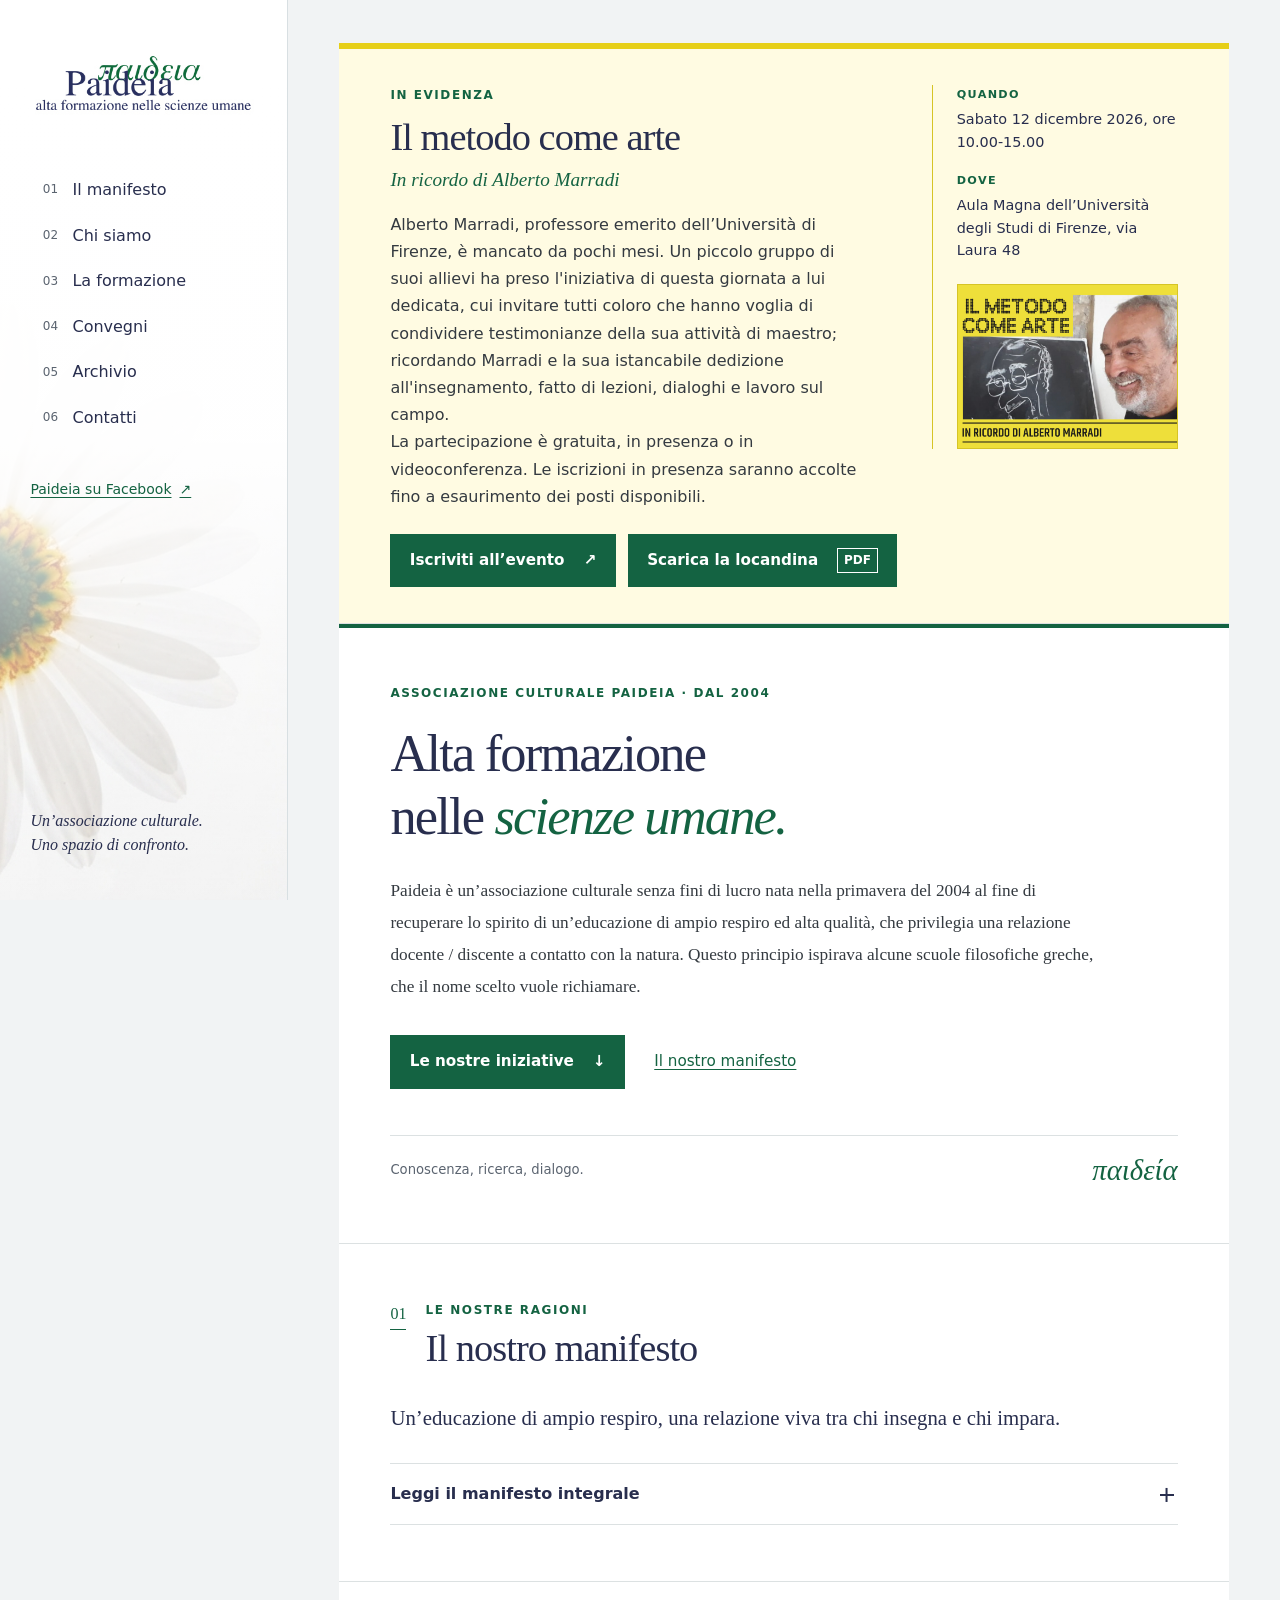
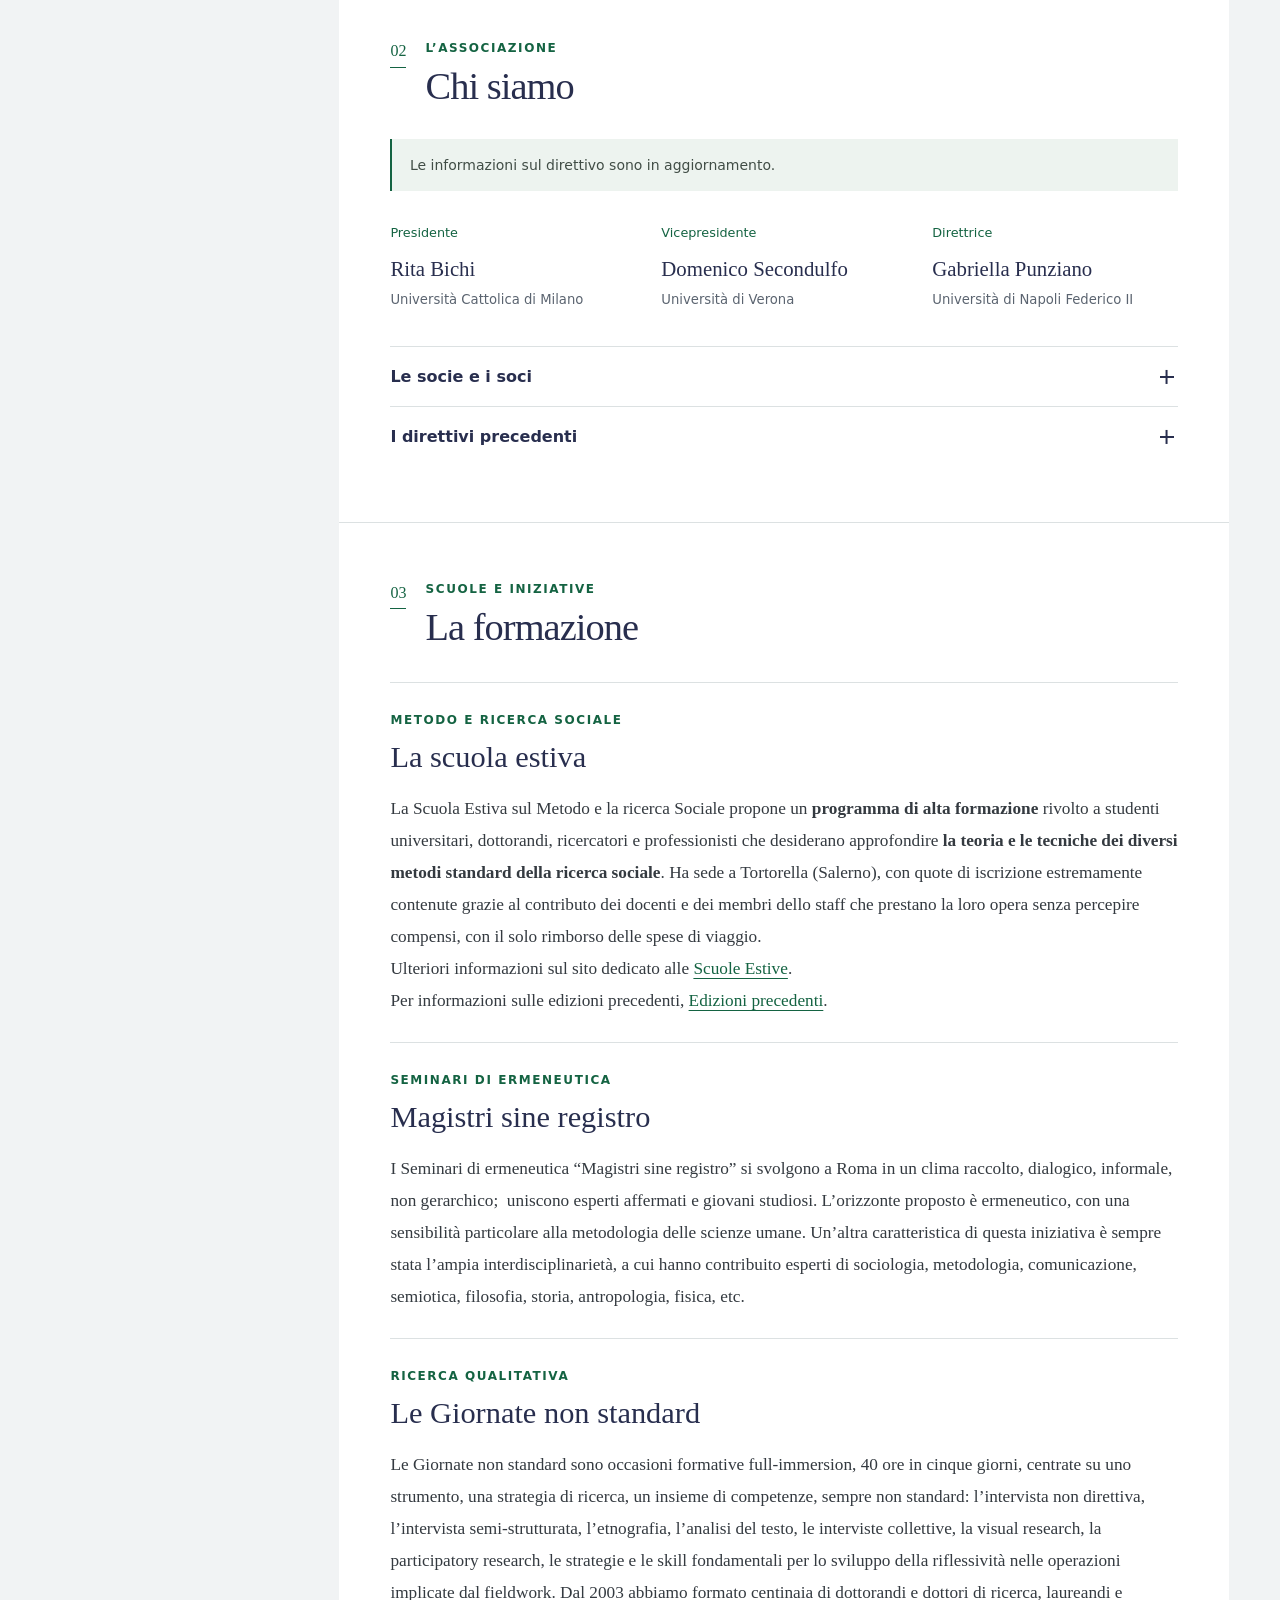
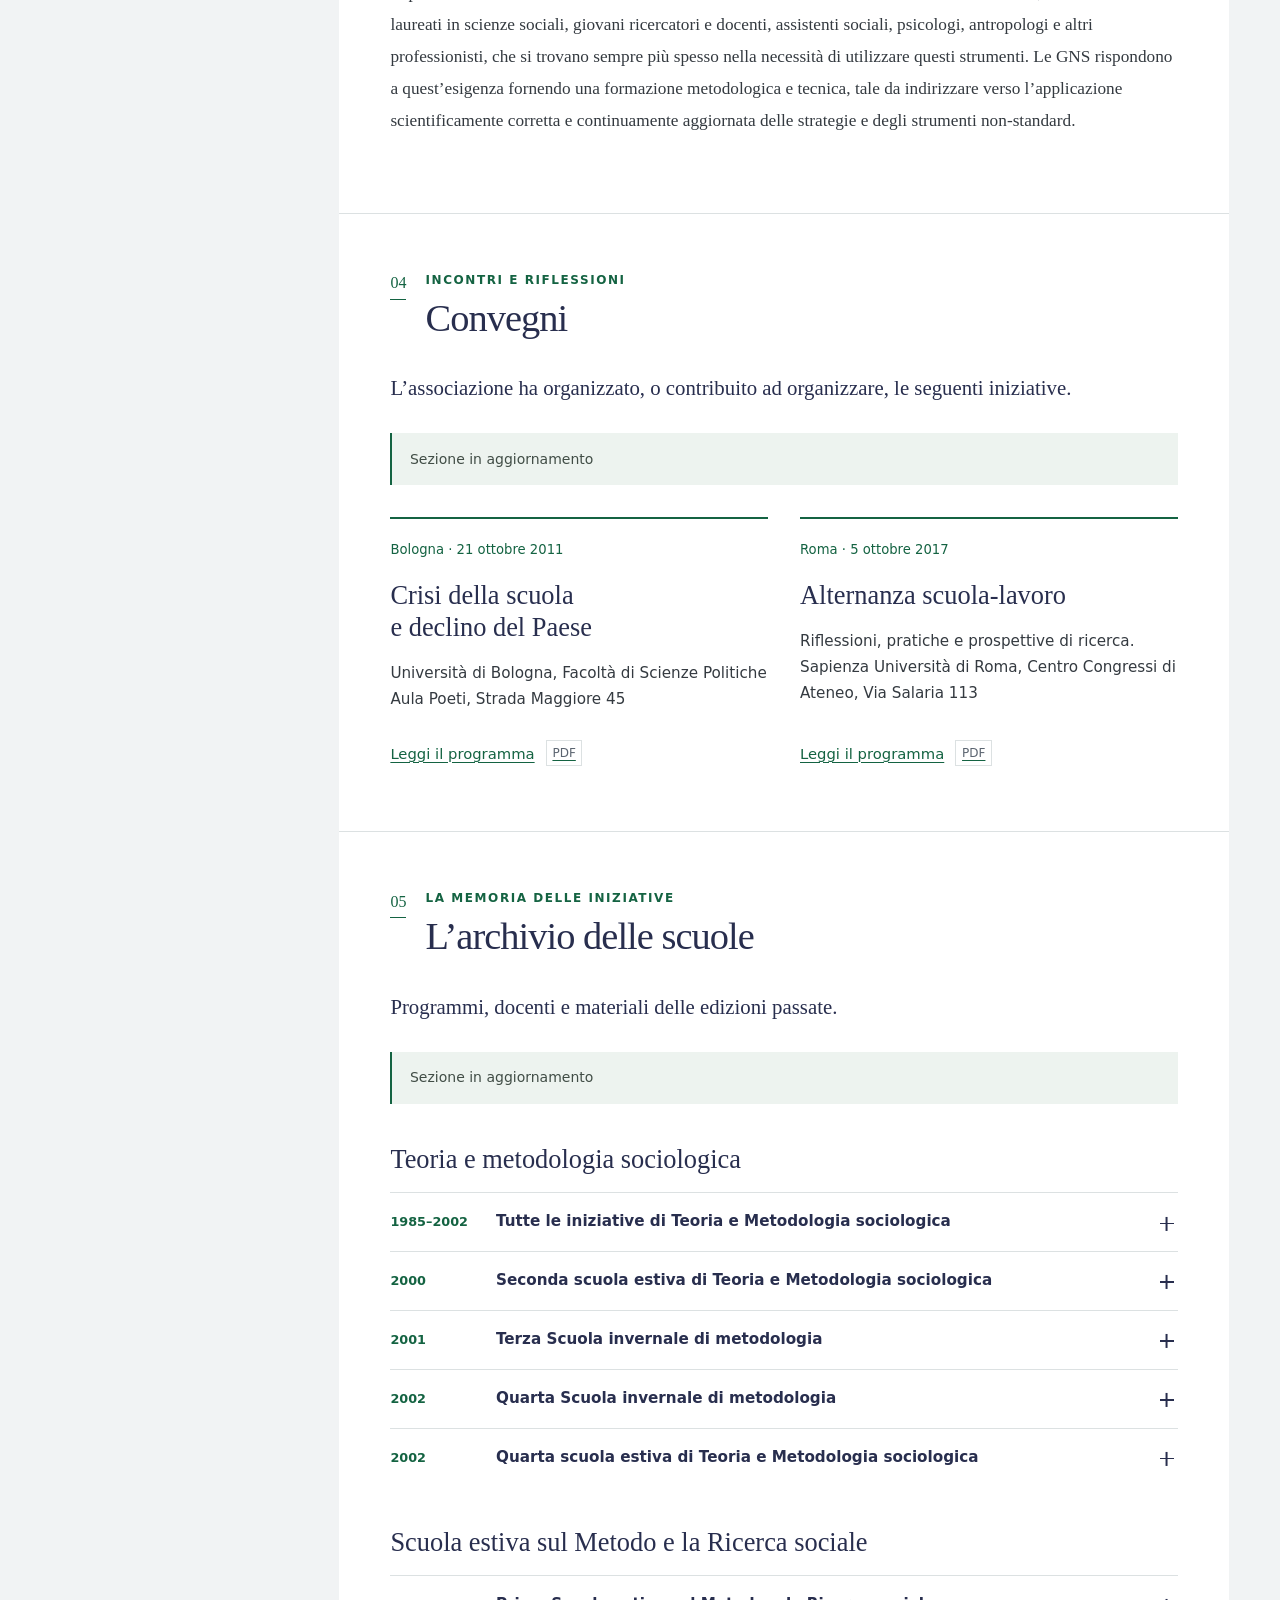
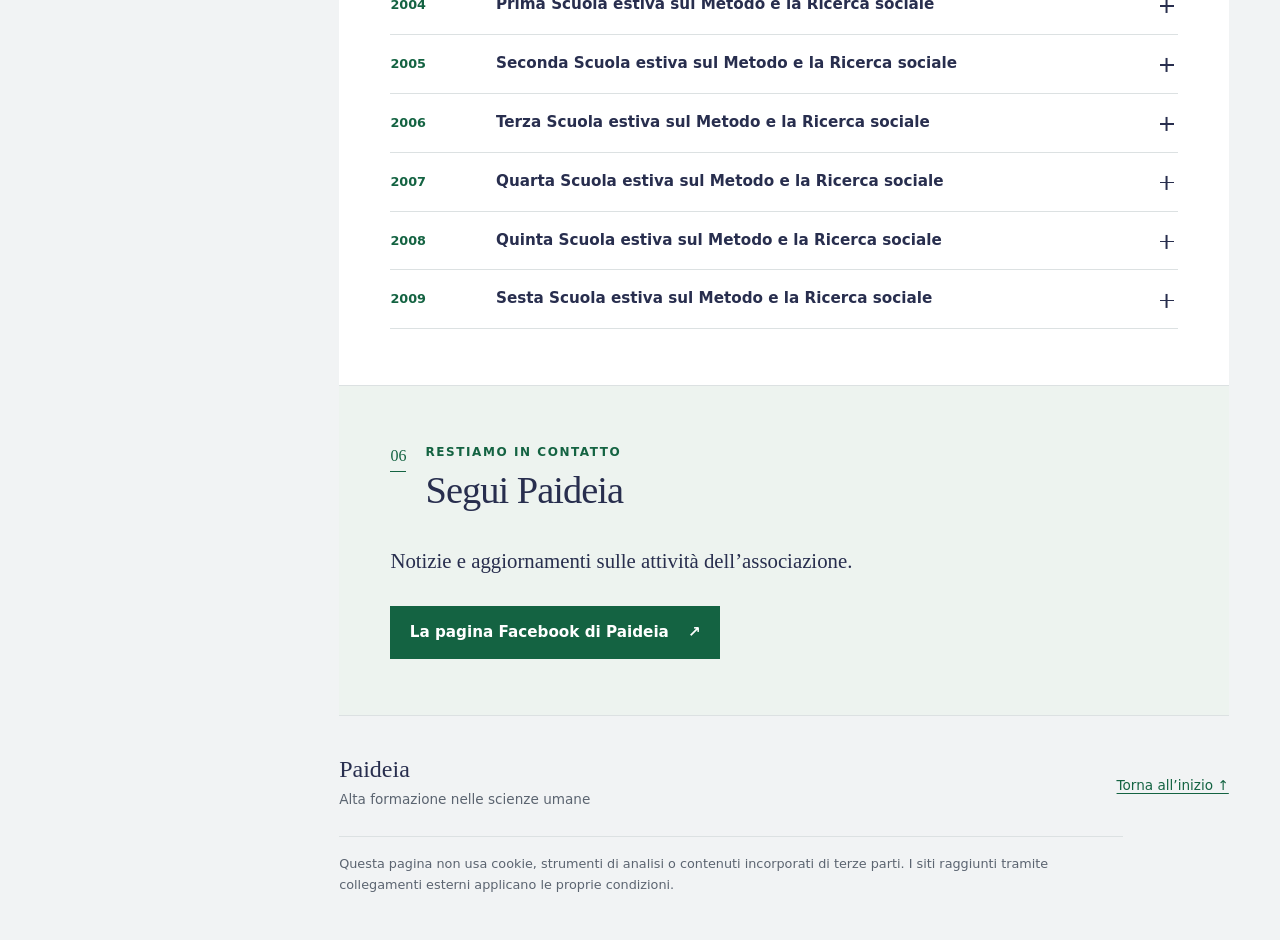
==== commit 573c7f13: "Add files via upload" ====
--- a/index.html
+++ b/index.html
@@ -1,64 +1,99 @@
-<!doctype html>
-<html lang="it">
-<head>
-  <meta charset="utf-8">
-  <meta name="viewport" content="width=device-width, initial-scale=1">
-  <meta name="description" content="Paideia: associazione culturale per l’alta formazione nelle scienze umane. Il manifesto, le scuole, i seminari e l’archivio delle iniziative.">
-  <meta name="referrer" content="no-referrer">
-  <meta http-equiv="Content-Security-Policy" content="default-src 'self'; script-src 'self'; style-src 'self'; img-src 'self'; font-src 'self'; connect-src 'none'; object-src 'none'; base-uri 'self'; form-action 'none'">
-  <title>Paideia — Alta formazione nelle scienze umane</title>
-  <link rel="icon" href="./assets/img/logo.jpg" type="image/jpeg">
-  <link rel="stylesheet" href="assets/style.css">
-  <script src="assets/site.js" defer></script>
-</head>
-<body id="inizio">
-  <a class="skip-link" href="#contenuto">Vai al contenuto</a>
-  <header class="sidebar">
-    <div class="sidebar-top"><a class="brand" href="#inizio" aria-label="Paideia — torna all’inizio"><img src="./assets/img/logo.jpg" width="365" height="108" alt="Paideia, alta formazione nelle scienze umane"></a><button class="menu-toggle" type="button" aria-expanded="false" aria-controls="navigazione" hidden>Menu <span aria-hidden="true">☰</span></button></div>
-    <nav id="navigazione" aria-label="Navigazione principale"><p class="nav-caption"></p><ul><li><a href="#manifesto"><span class="nav-number" aria-hidden="true">01</span>Il manifesto</a></li><li><a href="#chi-siamo"><span class="nav-number" aria-hidden="true">02</span>Chi siamo</a></li><li><a href="#formazione"><span class="nav-number" aria-hidden="true">03</span>La formazione</a></li><li><a href="#convegni"><span class="nav-number" aria-hidden="true">04</span>Convegni</a></li><li><a href="#archivio"><span class="nav-number" aria-hidden="true">05</span>Archivio</a></li><li><a href="#contatti"><span class="nav-number" aria-hidden="true">06</span>Contatti</a></li></ul><a class="social-link" href="https://www.facebook.com/Paideiaperlacultura/">Paideia su Facebook <span aria-hidden="true">↗</span></a></nav>
-    <p class="sidebar-foot">Un’associazione culturale.<br>Uno spazio di confronto.</p>
-  </header>
-  <main id="contenuto" tabindex="-1">
-    <section class="hero section" aria-labelledby="titolo">
-      <p class="eyebrow">Associazione culturale · dal 2004</p>
+<!doctype html>
+<html lang="it">
+<head>
+  <meta charset="utf-8">
+  <meta name="viewport" content="width=device-width, initial-scale=1">
+  <meta name="description" content="Paideia: associazione culturale per l’alta formazione nelle scienze umane. Il manifesto, le scuole, i seminari e l’archivio delle iniziative.">
+  <meta name="referrer" content="no-referrer">
+  <meta http-equiv="Content-Security-Policy" content="default-src 'self'; script-src 'self'; style-src 'self'; img-src 'self'; font-src 'self'; connect-src 'none'; object-src 'none'; base-uri 'self'; form-action 'none'">
+  <title>Paideia — Alta formazione nelle scienze umane</title>
+  <link rel="icon" href="./assets/img/logo.jpg" type="image/jpeg">
+  <link rel="stylesheet" href="assets/style.css">
+  <script src="assets/site.js" defer></script>
+</head>
+<body id="inizio">
+  <a class="skip-link" href="#contenuto">Vai al contenuto</a>
+  <header class="sidebar">
+    <div class="sidebar-top"><a class="brand" href="#inizio" aria-label="Paideia — torna all’inizio"><img src="./assets/img/logo.jpg" width="365" height="108" alt="Paideia, alta formazione nelle scienze umane"></a><button class="menu-toggle" type="button" aria-expanded="false" aria-controls="navigazione" hidden>Menu <span aria-hidden="true">☰</span></button></div>
+    <nav id="navigazione" aria-label="Navigazione principale"><p class="nav-caption"></p><ul><li><a href="#manifesto"><span class="nav-number" aria-hidden="true">01</span>Il manifesto</a></li><li><a href="#chi-siamo"><span class="nav-number" aria-hidden="true">02</span>Chi siamo</a></li><li><a href="#formazione"><span class="nav-number" aria-hidden="true">03</span>La formazione</a></li><li><a href="#convegni"><span class="nav-number" aria-hidden="true">04</span>Convegni</a></li><li><a href="#archivio"><span class="nav-number" aria-hidden="true">05</span>Archivio</a></li><li><a href="#contatti"><span class="nav-number" aria-hidden="true">06</span>Contatti</a></li></ul><a class="social-link" target="_blank" href="https://www.facebook.com/Paideiaperlacultura/">Paideia su Facebook <span aria-hidden="true">↗</span></a></nav>
+    <p class="sidebar-foot">Un’associazione culturale.<br>Uno spazio di confronto.</p>
+  </header>
+  <main id="contenuto" tabindex="-1">
+<aside class="news-banner section" aria-labelledby="titolo-news">
+      <div class="news-layout">
+        <div class="news-copy">
+          <p class="eyebrow">In evidenza</p>
+          <h2 id="titolo-news">Il metodo come arte</h2>
+          <p class="news-subtitle">In ricordo di Alberto Marradi</p>
+          <div class="news-description"><p>Alberto Marradi, professore emerito dell’Università di Firenze, è mancato da pochi mesi. Un piccolo gruppo di suoi allievi ha preso l'iniziativa di questa giornata a lui dedicata, cui invitare tutti coloro che hanno voglia di condividere testimonianze della sua attività di maestro; ricordando Marradi e la sua istancabile dedizione all'insegnamento, fatto di lezioni, dialoghi e lavoro sul campo.</p>
+<p>La partecipazione è gratuita, in presenza o in videoconferenza. Le iscrizioni in presenza saranno accolte fino a esaurimento dei posti disponibili.</p></div>
+        </div>
+        <div class="news-aside">
+          <div class="news-details">
+            <p><strong>Quando</strong><time datetime="2026-12-12">Sabato 12 dicembre 2026, ore 10.00-15.00</time></p>
+            <p><strong>Dove</strong><span>Aula Magna dell’Università degli Studi di Firenze, via Laura 48</span></p>
+          </div>
+          <figure class="news-image"><a href="https://www.paideiascuoleestive.it/public/download/locandina-marradi-2026.pdf" download aria-label="Scarica la locandina"><img src="uploads/2026/locandina-marradi-2026.jpg" alt="Alberto Marradi" loading="lazy" decoding="async"></a></figure>
+        </div>
+      </div>
+      <div class="news-actions">
+        <a class="button" href="https://it.surveymonkey.com/r/AlbertoMarradi">Iscriviti all’evento <span aria-hidden="true">↗</span></a>
+        <a class="button button-secondary" href="https://www.paideiascuoleestive.it/public/download/locandina-marradi-2026.pdf" download>Scarica la locandina <span class="filetype">PDF</span></a>
+      </div>
+    </aside>
+<section class="hero section" aria-labelledby="titolo">
+      <p class="eyebrow">Associazione culturale PAIDEIA · dal 2004</p>
       <h1 id="titolo">Alta formazione<br>nelle <em>scienze umane.</em></h1>
       <div class="intro prose"><p>Paideia è un’associazione culturale senza fini di lucro nata nella primavera del 2004 al fine di recuperare lo spirito di un’educazione di ampio respiro ed alta qualità, che privilegia una relazione docente / discente a contatto con la natura. Questo principio ispirava alcune scuole filosofiche greche, che il nome scelto vuole richiamare.</p></div>
       <a class="button" href="#formazione">Le nostre iniziative <span aria-hidden="true">↓</span></a>
       <a class="text-link" href="#manifesto">Il nostro manifesto</a>
       <div class="hero-bottom"><span>Conoscenza, ricerca, dialogo.</span><span aria-hidden="true">παιδεία</span></div>
     </section>
-    <section class="section" id="manifesto" aria-labelledby="titolo-manifesto" data-source-id="28">
+<section class="section" id="manifesto" aria-labelledby="titolo-manifesto" data-source-id="28">
       <div class="section-heading"><span class="section-number" aria-hidden="true">01</span><div><p class="eyebrow">Le nostre ragioni</p><h2 id="titolo-manifesto">Il nostro manifesto</h2></div></div>
       <p class="lead">Un’educazione di ampio respiro, una relazione viva tra chi insegna e chi impara.</p>
-      <details class="manifesto-details"><summary>Leggi il manifesto integrale <span class="disclosure" aria-hidden="true"></span></summary><div class="prose"><p>Paideia è un’associazione culturale senza fini di lucro nata nella primavera del 2004 al fine di recuperare lo spirito di un’educazione di ampio respiro ed alta qualità, che privilegia una relazione docente / discente a contatto con la natura. Questo principio ispirava alcune scuole filosofiche greche, che il nome scelto vuole richiamare.</p><p>È assai diffusa una sensazione di disagio per il grave e progressivo scadimento nella preparazione culturale e intellettuale che la scuola e la società italiana forniscono ai giovani. Sia il mero volume delle nozioni fornite e richieste, sia il livello dell’elaborazione critica proposta e richiesta sono in costante declino. Il mercato del lavoro, invece, domanda in modo crescente capacità di decidere e risolvere problemi; ma la scuola non fornisce più le capacità intellettuali per affrontare questi compiti in modo originale e autonomo.</p><p>Una quota impressionante di diplomati e laureati italiani è classificata fra gli analfabeti in base ad alcune elementari prove pratiche previste dalle ricerche internazionali sull’alfabetizzazione funzionale. Ciò avviene sulla base di alcune elementari prove in cui il soggetto deve mostrarsi capace di mettere in pratica nozioni semplicissime come fare una sottrazione oppure trovare e interpretare la frase rilevante in un foglietto di istruzioni. Tanto i paesi europei e del mondo anglosassone quanto i paesi dell’Estremo Oriente — in alcuni dei quali è in corso un processo programmato di livellamento verso l’alto delle offerte didattiche — occupano posizioni assai migliori delle nostre in queste graduatorie.</p><p>Invertire questa tendenza è un impegno civile per gli intellettuali che hanno a cuore le sorti del paese — non solo la sua vita culturale, ma anche la sua capacità di tenere il passo con le innovazioni in tutti i campi.</p><p>Di solito, al manifestarsi nella società di tendenze giudicate negativamente, il mondo accademico reagisce organizzando convegni che servono a denunciare i problemi ma non compiono passi importanti verso la loro soluzione.</p><p>Le persone che si sono unite per dar vita a Paideia hanno scelto un’altra strada: quella di dedicarsi ad un’attività di formazione extra-curricolare ispirati ad alti standards di qualità e affrancata dalle pastoie burocratiche che stanno avvilendo l’attività didattica istituzionale.</p><p>Paideia è nata dal confluire di tre gruppi che avevano indipendentemente attivato tre iniziative didattiche:<br>— il gruppo che da tempo organizza le <a href="#scuole-di-teoria-e-metodologia-sociologica">scuole di Teoria e Metodologia Sociologia</a> e di recente ha istituito la scuola estiva sul Metodo e la Ricerca sociale;<br>— il gruppo che da tempo offre occasioni formative nel settore della valutazione e della ricerca valutativa;<br>— il gruppo che più di recente ha dato vita alle Giornate Non Standard sulla ricerca cosiddetta “qualitativa”.</p><p>Queste iniziative sono accomunate da alcuni principi fondamentali:<br>— alto livello delle offerte didattiche;<br>— forte coinvolgimento dei partecipanti ai corsi;<br>— quote di partecipazione contenute, consentite dal fatto che molti docenti prestano la loro opera per un semplice rimborso delle spese;<br>— approfondimento della conoscenza del patrimonio artistico e culturale delle sedi scelte.</p><p>Paideia è aperta ad esponenti della società civile che ne condividano i fini e progetta di estendere l’ambito delle iniziative didattiche al di là dei confini delle scienze sociali.</p><p>Questo sito diffonde notizie su tutte le attività promosse da Paideia e offre notizie su, e collegamenti con, altre iniziative volte agli stessi intenti e animate dallo stesso spirito.</p></div></details>
-    </section>
-    <section class="section" id="chi-siamo" aria-labelledby="titolo-chi-siamo" data-source-id="15">
+
+      <details class="manifesto-details"><summary>Leggi il manifesto integrale <span class="disclosure" aria-hidden="true"></span></summary><div class="prose"><p>Paideia è un’associazione culturale senza fini di lucro nata nella primavera del 2004 al fine di recuperare lo spirito di un’educazione di ampio respiro ed alta qualità, che privilegia una relazione docente / discente a contatto con la natura. Questo principio ispirava alcune scuole filosofiche greche, che il nome scelto vuole richiamare.</p>
+<p>È assai diffusa una sensazione di disagio per il grave e progressivo scadimento nella preparazione culturale e intellettuale che la scuola e la società italiana forniscono ai giovani. Sia il mero volume delle nozioni fornite e richieste, sia il livello dell’elaborazione critica proposta e richiesta sono in costante declino. Il mercato del lavoro, invece, domanda in modo crescente capacità di decidere e risolvere problemi; ma la scuola non fornisce più le capacità intellettuali per affrontare questi compiti in modo originale e autonomo.</p>
+<p>Una quota impressionante di diplomati e laureati italiani è classificata fra gli analfabeti in base ad alcune elementari prove pratiche previste dalle ricerche internazionali sull’alfabetizzazione funzionale. Ciò avviene sulla base di alcune elementari prove in cui il soggetto deve mostrarsi capace di mettere in pratica nozioni semplicissime come fare una sottrazione oppure trovare e interpretare la frase rilevante in un foglietto di istruzioni. Tanto i paesi europei e del mondo anglosassone quanto i paesi dell’Estremo Oriente — in alcuni dei quali è in corso un processo programmato di livellamento verso l’alto delle offerte didattiche — occupano posizioni assai migliori delle nostre in queste graduatorie.</p>
+<p>Invertire questa tendenza è un impegno civile per gli intellettuali che hanno a cuore le sorti del paese — non solo la sua vita culturale, ma anche la sua capacità di tenere il passo con le innovazioni in tutti i campi.</p>
+<p>Di solito, al manifestarsi nella società di tendenze giudicate negativamente, il mondo accademico reagisce organizzando convegni che servono a denunciare i problemi ma non compiono passi importanti verso la loro soluzione.</p>
+<p>Le persone che si sono unite per dar vita a Paideia hanno scelto un’altra strada: quella di dedicarsi ad un’attività di formazione extra-curricolare ispirati ad alti standards di qualità e affrancata dalle pastoie burocratiche che stanno avvilendo l’attività didattica istituzionale.</p>
+<p>Paideia è nata dal confluire di tre gruppi che avevano indipendentemente attivato tre iniziative didattiche:<br>— il gruppo che da tempo organizza le <a href="#scuole-di-teoria-e-metodologia-sociologica">scuole di Teoria e Metodologia Sociologia</a> e di recente ha istituito la scuola estiva sul Metodo e la Ricerca sociale;<br>— il gruppo che da tempo offre occasioni formative nel settore della valutazione e della ricerca valutativa;<br>— il gruppo che più di recente ha dato vita alle Giornate Non Standard sulla ricerca cosiddetta “qualitativa”.</p>
+<p>Queste iniziative sono accomunate da alcuni principi fondamentali:<br>— alto livello delle offerte didattiche;<br>— forte coinvolgimento dei partecipanti ai corsi;<br>— quote di partecipazione contenute, consentite dal fatto che molti docenti prestano la loro opera per un semplice rimborso delle spese;<br>— approfondimento della conoscenza del patrimonio artistico e culturale delle sedi scelte.</p>
+<p>Paideia è aperta ad esponenti della società civile che ne condividano i fini e progetta di estendere l’ambito delle iniziative didattiche al di là dei confini delle scienze sociali.</p>
+<p>Questo sito diffonde notizie su tutte le attività promosse da Paideia e offre notizie su, e collegamenti con, altre iniziative volte agli stessi intenti e animate dallo stesso spirito.</p></div></details>
+    </section>
+<section class="section" id="chi-siamo" aria-labelledby="titolo-chi-siamo" data-source-id="15">
       <div class="section-heading"><span class="section-number" aria-hidden="true">02</span><div><p class="eyebrow">L’associazione</p><h2 id="titolo-chi-siamo">Chi siamo</h2></div></div>
-      <p class="lead">Paideia è aperta ad esponenti della società civile che ne condividano i fini.</p>
-      <p class="archive-note">La composizione dell’associazione qui riportata è quella documentata nel sito del 2018.</p>
+
+      <p class="archive-note">Le informazioni sul direttivo sono in aggiornamento.</p>
       <dl class="people"><div><dt>Presidente</dt><dd>Rita Bichi<span>Università Cattolica di Milano</span></dd></div><div><dt>Vicepresidente</dt><dd>Domenico Secondulfo<span>Università di Verona</span></dd></div><div><dt>Direttrice</dt><dd>Gabriella Punziano<span>Università di Napoli Federico II</span></dd></div></dl>
-      <details class="plain-details"><summary>Le socie e i soci <span class="disclosure" aria-hidden="true"></span></summary><ul class="members"><li>Ivana Acocella</li><li>Luca Bianchi</li><li>Mauro Bonanno</li><li>Emanuela Bonini</li><li>Livia Bruscaglioni</li><li>Amalia Caputo</li><li>Franco Cazzola</li><li>Erika Cellini</li><li>Antonio Maria Chiesi</li><li>Angela Delli Paoli</li><li>Giovanni Delli Zotti</li><li>Anna Desimio</li><li>Paola Di Nicola</li><li>Ilaria Epis</li><li>Gabriella Fazzi</li><li>Michela Freddano</li><li>Lucia Genovese</li><li>Renato Grimaldi</li><li>Sandro Landucci</li><li>Stefania Leone</li><li>Serena Liani</li><li>Gianni Losito</li><li>Francesca Marconi</li><li>Claudia Mariotti</li><li>Alberto Marradi</li><li>Fabrizio Martire</li><li>Elena Mattioli</li><li>Beba Molinari</li><li>Paolo Montesperelli</li><li>Sara Muzzioli</li><li>Giuseppina Negro</li><li>Daniele Nigris</li><li>Marco Palmieri</li><li>Mauro Palumbo</li><li>Paolo Parra Saiani</li><li>Fiorenzo Parziale</li><li>Rita Pavsic</li><li>Massimo Pendenza</li><li>M. Concetta Pitrone</li><li>Graziella Priulla</li><li>Francesco Sacchetti</li><li>Michele Sapignoli</li><li>Stefano Scarcella Prandstraller</li><li>Eide Spedicato</li><li>Andrea Spreafico</li><li>Nicoletta Stame</li><li>Roberto Veraldi</li><li>Alberto Vergani</li><li>Giulio  Vidotto</li><li>Alberto Zonno Renna</li></ul></details>
-      <details class="plain-details"><summary>I direttivi precedenti <span class="disclosure" aria-hidden="true"></span></summary><div class="prose"><p><strong>2015-2018</strong>: Rita Bichi (Presidente), Paolo Parra Saiani (Vice-Presidente), Fabrizio Martire (Direttore)<br><strong>2012-2015</strong>: Gianni Losito (Presidente), Rita Bichi (Vice-Presidente), Maria Concetta Pitrone (Direttrice)</p>
-</div></details>
-    </section>
-    <section class="section" id="formazione" aria-labelledby="titolo-formazione" data-source-id="34">
+      <details class="plain-details" id="elenco-soci"><summary>Le socie e i soci <span class="disclosure" aria-hidden="true"></span></summary>
+        <div class="members-controls" hidden><label for="ordine-soci">Ordina per</label><select id="ordine-soci" aria-controls="soci"><option value="cognome">Cognome</option><option value="tessera">Numero di tessera</option></select></div>
+        <p class="members-note">I nomi collegati rimandano ai profili istituzionali. † In memoria.</p>
+        <p class="sr-only" id="stato-ordine-soci" role="status"></p>
+        <ul class="members" id="soci"><li data-cognome="Acocella" data-nome="Ivana Acocella" data-tessera="15"><span class="member-name"><a href="https://cercachi.unifi.it/p-doc2-0-0-A-3f2a3d32342d30.html" aria-label="Ivana Acocella — profilo istituzionale">Ivana Acocella</a></span><span class="member-card">Tessera 15</span></li><li data-cognome="Addeo" data-nome="Felice Addeo" data-tessera="43"><span class="member-name"><a href="https://docenti.unisa.it/005528" aria-label="Felice Addeo — profilo istituzionale">Felice Addeo</a></span><span class="member-card">Tessera 43</span></li><li data-cognome="Bianchi" data-nome="Luca Bianchi" data-tessera="32"><span class="member-name">Luca Bianchi</span><span class="member-card">Tessera 32</span></li><li data-cognome="Bichi" data-nome="Rita Bichi" data-tessera="1"><span class="member-name"><a href="https://docenti.unicatt.it/ppd2/it/docenti/12466/rita-bichi" aria-label="Rita Bichi — profilo istituzionale">Rita Bichi</a></span><span class="member-card">Tessera 1</span></li><li data-cognome="Bonanno" data-nome="Mauro Bonanno" data-tessera="33"><span class="member-name">Mauro Bonanno</span><span class="member-card">Tessera 33</span></li><li data-cognome="Bonini" data-nome="Emanuela Bonini" data-tessera="21"><span class="member-name"><a href="https://docenti.unicatt.it/ppd2/it/docenti/27661/emanuela-bonini" aria-label="Emanuela Bonini — profilo istituzionale">Emanuela Bonini</a></span><span class="member-card">Tessera 21</span></li><li data-cognome="Bruscaglioni" data-nome="Livia Bruscaglioni" data-tessera="41"><span class="member-name"><a href="https://flore.unifi.it/cris/rp/rp00993" aria-label="Livia Bruscaglioni — profilo istituzionale">Livia Bruscaglioni</a></span><span class="member-card">Tessera 41</span></li><li data-cognome="Canu" data-nome="Walter Antonio Canu" data-tessera="51"><span class="member-name"><a href="https://www.uniurb.it/it/cdocs/CWEB/14439-cv.pdf" aria-label="Walter Antonio Canu — curriculum istituzionale (PDF)">Walter Antonio Canu</a></span><span class="member-card">Tessera 51</span></li><li data-cognome="Caputo" data-nome="Amalia Caputo" data-tessera="20"><span class="member-name"><a href="https://www.iris.unina.it/cris/rp/rp12923" aria-label="Amalia Caputo — profilo istituzionale">Amalia Caputo</a></span><span class="member-card">Tessera 20</span></li><li data-cognome="Cellini" data-nome="Erika Cellini" data-tessera="24"><span class="member-name"><a href="https://cercachi.unifi.it/p-doc2-2012-200011-C-3f2a3d323b282f.html" aria-label="Erika Cellini — profilo istituzionale">Erika Cellini</a></span><span class="member-card">Tessera 24</span></li><li data-cognome="Crescentini" data-nome="Noemi Crescentini" data-tessera="50"><span class="member-name"><a href="https://docente.unife.it/noemi.crescentini" aria-label="Noemi Crescentini — profilo istituzionale">Noemi Crescentini</a></span><span class="member-card">Tessera 50</span></li><li data-cognome="D'Auria" data-nome="Valentina D'Auria" data-tessera="52"><span class="member-name"><a href="https://www.iris.unisa.it/cris/rp/rp78275" aria-label="Valentina D'Auria — profilo istituzionale">Valentina D'Auria</a></span><span class="member-card">Tessera 52</span></li><li data-cognome="Delli Paoli" data-nome="Angela Delli Paoli" data-tessera="26"><span class="member-name"><a href="https://docenti.unisa.it/024349" aria-label="Angela Delli Paoli — profilo istituzionale">Angela Delli Paoli</a></span><span class="member-card">Tessera 26</span></li><li data-cognome="Delli Zotti" data-nome="Giovanni Delli Zotti" data-tessera="11"><span class="member-name"><a href="https://arts.units.it/cris/rp/rp12563" aria-label="Giovanni Delli Zotti — profilo istituzionale">Giovanni Delli Zotti</a></span><span class="member-card">Tessera 11</span></li><li data-cognome="Deriu" data-nome="Romina Deriu" data-tessera="47"><span class="member-name"><a href="https://www.uniss.it/it/ugov/person/934" aria-label="Romina Deriu — profilo istituzionale">Romina Deriu</a></span><span class="member-card">Tessera 47</span></li><li data-cognome="Di Gregorio" data-nome="Marco Di Gregorio" data-tessera="45"><span class="member-name"><a href="https://www.iris.unisa.it/cris/rp/rp03640" aria-label="Marco Di Gregorio — profilo istituzionale">Marco Di Gregorio</a></span><span class="member-card">Tessera 45</span></li><li data-cognome="Di Nicola" data-nome="Paola Di Nicola" data-tessera="8"><span class="member-name"><a href="https://www.dsu.univr.it/?ent=persona&amp;id=440" aria-label="Paola Di Nicola — profilo istituzionale">Paola Di Nicola</a></span><span class="member-card">Tessera 8</span></li><li data-cognome="Esposito" data-nome="Vincenzo Esposito" data-tessera="53"><span class="member-name"><a href="https://www.iris.unisa.it/cris/rp/rp30706" aria-label="Vincenzo Esposito — profilo istituzionale">Vincenzo Esposito</a></span><span class="member-card">Tessera 53</span></li><li data-cognome="Fazzi" data-nome="Gabriella Fazzi" data-tessera="23"><span class="member-name">Gabriella Fazzi</span><span class="member-card">Tessera 23</span></li><li data-cognome="Freddano" data-nome="Michela Freddano" data-tessera="30"><span class="member-name"><a href="https://www.invalsi.it/valutazione-scuole/responsabile/" aria-label="Michela Freddano — profilo istituzionale">Michela Freddano</a></span><span class="member-card">Tessera 30</span></li><li data-cognome="Grimaldi" data-nome="Renato Grimaldi" data-tessera="25"><span class="member-name"><a href="https://iris.unito.it/cris/rp/rp19601" aria-label="Renato Grimaldi — profilo istituzionale">Renato Grimaldi</a></span><span class="member-card">Tessera 25</span></li><li data-cognome="Landucci" data-nome="Sandro Landucci" data-tessera="34"><span class="member-name"><a href="https://cercachi.unifi.it/p-doc2-0-0-A-3f2a3d323a2f2a.html" aria-label="Sandro Landucci — profilo istituzionale">Sandro Landucci</a></span><span class="member-card">Tessera 34</span></li><li data-cognome="Leone" data-nome="Stefania Leone" data-tessera="19"><span class="member-name"><a href="https://docenti.unisa.it/004348" aria-label="Stefania Leone — profilo istituzionale">Stefania Leone</a></span><span class="member-card">Tessera 19</span></li><li data-cognome="Liani" data-nome="Serena Liani" data-tessera="29"><span class="member-name"><a href="https://iris.uniroma1.it/cris/rp/rp23499" aria-label="Serena Liani — profilo istituzionale">Serena Liani</a></span><span class="member-card">Tessera 29</span></li><li data-cognome="Losito" data-nome="Giovanni Losito" data-tessera="22"><span class="member-name"><a href="https://iris.uniroma1.it/cris/rp/rp30872" aria-label="Giovanni Losito — profilo istituzionale">Giovanni Losito</a></span><span class="member-card">Tessera 22</span></li><li data-cognome="Mariotti" data-nome="Claudia Mariotti" data-tessera="31"><span class="member-name"><a href="https://uniroma3-public.gomp.it/Docenti/Render.aspx?UID=4c897059-437e-4ecd-8b84-bf569d351170" aria-label="Claudia Mariotti — profilo istituzionale">Claudia Mariotti</a></span><span class="member-card">Tessera 31</span></li><li data-cognome="Marradi" data-nome="Alberto Marradi" data-tessera="6"><span class="member-name"><a href="https://flore.unifi.it/cris/rp/rp12187" aria-label="Alberto Marradi — profilo istituzionale">Alberto Marradi</a> <a class="member-memorial" href="https://www.unifi.it/it/news/cordoglio-ateneo-66" aria-label="Alberto Marradi — in memoria">†</a></span><span class="member-card">Tessera 6</span></li><li data-cognome="Martire" data-nome="Fabrizio Martire" data-tessera="10"><span class="member-name"><a href="https://corsidilaurea.uniroma1.it/it/users/fabriziomartireuniroma1it" aria-label="Fabrizio Martire — profilo istituzionale">Fabrizio Martire</a></span><span class="member-card">Tessera 10</span></li><li data-cognome="Molinari" data-nome="Beba Molinari" data-tessera="37"><span class="member-name"><a href="https://directory.uniroma2.it/chart/dettagliDocente/23151" aria-label="Beba Molinari — profilo istituzionale">Beba Molinari</a></span><span class="member-card">Tessera 37</span></li><li data-cognome="Montesperelli" data-nome="Paolo Montesperelli" data-tessera="16"><span class="member-name"><a href="https://iris.uniroma1.it/cris/rp/rp32960" aria-label="Paolo Montesperelli — profilo istituzionale">Paolo Montesperelli</a></span><span class="member-card">Tessera 16</span></li><li data-cognome="Negro" data-nome="Giuseppina Negro" data-tessera="13"><span class="member-name">Giuseppina Negro</span><span class="member-card">Tessera 13</span></li><li data-cognome="Nigris" data-nome="Daniele Nigris" data-tessera="39"><span class="member-name"><a href="https://spgi.unipd.it/category/ruoli/personale-docente?key=F43DAD2130DBC63A1521FB957D7E9F88" aria-label="Daniele Nigris — profilo istituzionale">Daniele Nigris</a></span><span class="member-card">Tessera 39</span></li><li data-cognome="Orio" data-nome="Andrea Orio" data-tessera="46"><span class="member-name"><a href="https://www.iris.unisa.it/cris/rp/rp71293" aria-label="Andrea Orio — profilo istituzionale">Andrea Orio</a></span><span class="member-card">Tessera 46</span></li><li data-cognome="Padricelli" data-nome="Giuseppe Michele Padricelli" data-tessera="49"><span class="member-name"><a href="https://www.uniurb.it/it/cdocs/CWEB/14331-cv.pdf" aria-label="Giuseppe Michele Padricelli — curriculum istituzionale (PDF)">Giuseppe Michele Padricelli</a></span><span class="member-card">Tessera 49</span></li><li data-cognome="Palmieri" data-nome="Marco Palmieri" data-tessera="27"><span class="member-name"><a href="https://corsidilaurea.uniroma1.it/it/lecturer/d9686291c2e434debd41ef25180702fdd8125833b5ee9b03eba99c61" aria-label="Marco Palmieri — profilo istituzionale">Marco Palmieri</a></span><span class="member-card">Tessera 27</span></li><li data-cognome="Palumbo" data-nome="Mauro Palumbo" data-tessera="14"><span class="member-name"><a href="https://amas.unige.it/sites/amas.unige.it/files/persone/palumbo_cv_it.pdf" aria-label="Mauro Palumbo — curriculum istituzionale (PDF)">Mauro Palumbo</a></span><span class="member-card">Tessera 14</span></li><li data-cognome="Parisi" data-nome="Tania Parisi" data-tessera="42"><span class="member-name"><a href="https://iris.unito.it/cris/rp/rp19177" aria-label="Tania Parisi — profilo istituzionale">Tania Parisi</a></span><span class="member-card">Tessera 42</span></li><li data-cognome="Parra Saiani" data-nome="Paolo Parra Saiani" data-tessera="9"><span class="member-name"><a href="https://dispi.unige.it/paolo.parrasaiani%40unige.it" aria-label="Paolo Parra Saiani — profilo istituzionale">Paolo Parra Saiani</a></span><span class="member-card">Tessera 9</span></li><li data-cognome="Parziale" data-nome="Fiorenzo Parziale" data-tessera="5"><span class="member-name"><a href="https://corsidilaurea.uniroma1.it/it/lecturer/f1aa4407d5fbe3b3e0f009d1f736a418d3fbeff11df866dd9209f753" aria-label="Fiorenzo Parziale — profilo istituzionale">Fiorenzo Parziale</a></span><span class="member-card">Tessera 5</span></li><li data-cognome="Pitrone" data-nome="Maria Concetta Pitrone" data-tessera="4"><span class="member-name"><a href="https://iris.uniroma1.it/cris/rp/rp48597" aria-label="Maria Concetta Pitrone — profilo istituzionale">Maria Concetta Pitrone</a></span><span class="member-card">Tessera 4</span></li><li data-cognome="Punziano" data-nome="Gabriella Punziano" data-tessera="2"><span class="member-name"><a href="https://iris.unina.it/cris/rp/rp15809" aria-label="Gabriella Punziano — profilo istituzionale">Gabriella Punziano</a></span><span class="member-card">Tessera 2</span></li><li data-cognome="Sacchetti" data-nome="Francesco Sacchetti" data-tessera="17"><span class="member-name"><a href="https://www.uniurb.it/persone/francesco-sacchetti" aria-label="Francesco Sacchetti — profilo istituzionale">Francesco Sacchetti</a></span><span class="member-card">Tessera 17</span></li><li data-cognome="Sapignoli" data-nome="Michele Sapignoli" data-tessera="44"><span class="member-name"><a href="https://www.unibo.it/sitoweb/michele.sapignoli" aria-label="Michele Sapignoli — profilo istituzionale">Michele Sapignoli</a></span><span class="member-card">Tessera 44</span></li><li data-cognome="Saracino" data-nome="Barbara Saracino" data-tessera="48"><span class="member-name"><a href="https://www.unibo.it/sitoweb/barbara.saracino" aria-label="Barbara Saracino — profilo istituzionale">Barbara Saracino</a></span><span class="member-card">Tessera 48</span></li><li data-cognome="Scarcella Prandstraller" data-nome="Stefano Scarcella Prandstraller" data-tessera="7"><span class="member-name"><a href="https://corsidilaurea.uniroma1.it/it/lecturer/c934aec85d0bbd4c881d16c73e421f0a2e18e39cbdc56a08caf3288f" aria-label="Stefano Scarcella Prandstraller — profilo istituzionale">Stefano Scarcella Prandstraller</a></span><span class="member-card">Tessera 7</span></li><li data-cognome="Secondulfo" data-nome="Domenico Secondulfo" data-tessera="3"><span class="member-name"><a href="https://www.dsu.univr.it/?ent=persona&amp;id=468" aria-label="Domenico Secondulfo — profilo istituzionale">Domenico Secondulfo</a></span><span class="member-card">Tessera 3</span></li><li data-cognome="Veraldi" data-nome="Roberto Veraldi" data-tessera="35"><span class="member-name"><a href="https://pmw.unich.it/home-veraldi-roberto-1525" aria-label="Roberto Veraldi — profilo istituzionale">Roberto Veraldi</a></span><span class="member-card">Tessera 35</span></li><li data-cognome="Vergani" data-nome="Alberto Vergani" data-tessera="12"><span class="member-name">Alberto Vergani <a class="member-memorial" href="https://centridiricerca.unicatt.it/wwell/it/news-ed-eventi/eventi/da-dove-siamo-partiti-dove-stiamo-andando-approcci-alla-valutazione.html" aria-label="Alberto Vergani — in memoria">†</a></span><span class="member-card">Tessera 12</span></li><li data-cognome="Vidotto" data-nome="Giulio Vidotto" data-tessera="38"><span class="member-name"><a href="https://www.research.unipd.it/cris/rp/rp04298" aria-label="Giulio Vidotto — profilo istituzionale">Giulio Vidotto</a></span><span class="member-card">Tessera 38</span></li><li data-cognome="Zonno Renna" data-nome="Alberto Zonno Renna" data-tessera="28"><span class="member-name">Alberto Zonno Renna</span><span class="member-card">Tessera 28</span></li></ul>
+      </details>
+      <details class="plain-details"><summary>I direttivi precedenti <span class="disclosure" aria-hidden="true"></span></summary><div class="prose"><p><strong>2015-2018</strong>: Rita Bichi (Presidente), Paolo Parra Saiani (Vice-Presidente), Fabrizio Martire (Direttore)<br><strong>2012-2015</strong>: Gianni Losito (Presidente), Rita Bichi (Vice-Presidente), Maria Concetta Pitrone (Direttrice)</p></div></details>
+    </section>
+<section class="section" id="formazione" aria-labelledby="titolo-formazione" data-source-id="34">
       <div class="section-heading"><span class="section-number" aria-hidden="true">03</span><div><p class="eyebrow">Scuole e iniziative</p><h2 id="titolo-formazione">La formazione</h2></div></div>
-      <p class="lead">Le iniziative di Paideia sono varie, e alcune hanno cadenza annuale.</p>
-      <div class="initiatives"><article class="initiative"><p class="eyebrow">Metodo e ricerca sociale</p><h3>La scuola estiva</h3><div class="prose"><p>La Scuola Estiva sul Metodo e la ricerca Sociale propone un <strong>programma di alta formazione</strong> rivolto a studenti universitari, dottorandi, ricercatori e professionisti che desiderano approfondire <strong>la teoria e le tecniche dei diversi metodi standard della ricerca sociale</strong>. Ha sede a Tortorella (Salerno), con quote di iscrizione estremamente contenute grazie al contributo dei docenti e dei membri dello staff che prestano la loro opera senza percepire compensi, con il solo rimborso delle spese di viaggio.<br>Ulteriori informazioni sui programmi futuri si possono ottenere <a href="https://www.paideiascuoleestive.it/scuola">Programmi delle scuole estive</a>.<br>Per informazioni sulle edizioni precedenti, <a href="#scuole-estive-sul-metodo-e-la-ricerca-sociale">Edizioni precedenti</a>.</p>
-</div></article><article class="initiative"><p class="eyebrow">Seminari di ermeneutica</p><h3>Magistri sine registro</h3><div class="prose"><p>I Seminari di ermeneutica “Magistri sine registro” si svolgono a Roma in un clima raccolto, dialogico, informale, non gerarchico;  uniscono esperti affermati e giovani studiosi. L’orizzonte proposto è ermeneutico, con una sensibilità particolare alla metodologia delle scienze umane. Un’altra caratteristica di questa iniziativa è sempre stata l’ampia interdisciplinarietà, a cui hanno contribuito esperti di sociologia, metodologia, comunicazione, semiotica, filosofia, storia, antropologia, fisica, etc. L'iscrizione è gratuita. Il programma dell’edizione 2018: <a href="assets/pdf/2018_magistri.pdf">Magistri 2018 (PDF)</a></p>
-</div></article><article class="initiative"><p class="eyebrow">Ricerca qualitativa</p><h3>Le Giornate non standard</h3><div class="prose"><p>Le Giornate non standard sono occasioni formative full-immersion, 40 ore in cinque giorni, centrate su uno strumento, una strategia di ricerca, un insieme di competenze, sempre non standard: l’intervista non direttiva, l’intervista semi-strutturata, l’etnografia, l’analisi del testo, le interviste collettive, la visual research, la participatory research, le strategie e le skill fondamentali per lo sviluppo della riflessività nelle operazioni implicate dal fieldwork. Dal 2003 abbiamo formato centinaia di dottorandi e dottori di ricerca, laureandi e laureati in scienze sociali, giovani ricercatori e docenti, assistenti sociali, psicologi, antropologi e altri professionisti, che si trovano sempre più spesso nella necessità di utilizzare questi strumenti. Le GNS rispondono a quest’esigenza fornendo una formazione metodologica e tecnica, tale da indirizzare verso l’applicazione scientificamente corretta e continuamente aggiornata delle strategie e degli strumenti non-standard.</p>
-</div></article></div>
-    </section>
-    <section class="section" id="convegni" aria-labelledby="titolo-convegni" data-source-id="52">
+
+
+      <div class="initiatives"><article class="initiative"><p class="eyebrow">Metodo e ricerca sociale</p><h3>La scuola estiva</h3><div class="prose"><p>La Scuola Estiva sul Metodo e la ricerca Sociale propone un <strong>programma di alta formazione</strong> rivolto a studenti universitari, dottorandi, ricercatori e professionisti che desiderano approfondire <strong>la teoria e le tecniche dei diversi metodi standard della ricerca sociale</strong>. Ha sede a Tortorella (Salerno), con quote di iscrizione estremamente contenute grazie al contributo dei docenti e dei membri dello staff che prestano la loro opera senza percepire compensi, con il solo rimborso delle spese di viaggio.<br>Ulteriori informazioni sul sito dedicato alle <a href="https://www.paideiascuoleestive.it">Scuole Estive</a>.<br>Per informazioni sulle edizioni precedenti, <a href="#archivio">Edizioni precedenti</a>.</p></div></article><article class="initiative"><p class="eyebrow">Seminari di ermeneutica</p><h3>Magistri sine registro</h3><div class="prose"><p>I Seminari di ermeneutica “Magistri sine registro” si svolgono a Roma in un clima raccolto, dialogico, informale, non gerarchico;  uniscono esperti affermati e giovani studiosi. L’orizzonte proposto è ermeneutico, con una sensibilità particolare alla metodologia delle scienze umane. Un’altra caratteristica di questa iniziativa è sempre stata l’ampia interdisciplinarietà, a cui hanno contribuito esperti di sociologia, metodologia, comunicazione, semiotica, filosofia, storia, antropologia, fisica, etc.</p></div></article><article class="initiative"><p class="eyebrow">Ricerca qualitativa</p><h3>Le Giornate non standard</h3><div class="prose"><p>Le Giornate non standard sono occasioni formative full-immersion, 40 ore in cinque giorni, centrate su uno strumento, una strategia di ricerca, un insieme di competenze, sempre non standard: l’intervista non direttiva, l’intervista semi-strutturata, l’etnografia, l’analisi del testo, le interviste collettive, la visual research, la participatory research, le strategie e le skill fondamentali per lo sviluppo della riflessività nelle operazioni implicate dal fieldwork. Dal 2003 abbiamo formato centinaia di dottorandi e dottori di ricerca, laureandi e laureati in scienze sociali, giovani ricercatori e docenti, assistenti sociali, psicologi, antropologi e altri professionisti, che si trovano sempre più spesso nella necessità di utilizzare questi strumenti. Le GNS rispondono a quest’esigenza fornendo una formazione metodologica e tecnica, tale da indirizzare verso l’applicazione scientificamente corretta e continuamente aggiornata delle strategie e degli strumenti non-standard.</p></div></article></div>
+    </section>
+<section class="section" id="convegni" aria-labelledby="titolo-convegni" data-source-id="52">
       <div class="section-heading"><span class="section-number" aria-hidden="true">04</span><div><p class="eyebrow">Incontri e riflessioni</p><h2 id="titolo-convegni">Convegni</h2></div></div>
-      <p>L’associazione ha organizzato, o contribuito ad organizzare, queste iniziative.</p>
-      <div class="events"><article class="event"><p class="event-date">Bologna · <time datetime="2011-10-21">21 ottobre 2011</time></p><h3>Crisi della scuola e declino del Paese</h3><p>Università di Bologna, Facoltà di Scienze Politiche<br>Aula Poeti, Strada Maggiore 45</p><a href="assets/pdf/2011_crisi-scuola-e-declino-paese.pdf">Leggi il programma <span class="filetype">PDF</span></a></article><article class="event"><p class="event-date">Roma · <time datetime="2017-10-05">5 ottobre 2017</time></p><h3>Alternanza scuola-lavoro</h3><p>Riflessioni, pratiche e prospettive di ricerca.<br>Sapienza Università di Roma, Centro Congressi di Ateneo, Via Salaria 113</p><a href="wp-content/uploads/2018/09/2017-convegno-asl.pdf">Leggi il programma <span class="filetype">PDF</span></a></article></div>
-    </section>
-    <section class="section archive-section" id="archivio" aria-labelledby="titolo-archivio">
+      <p class="lead">L’associazione ha organizzato, o contribuito ad organizzare, le seguenti iniziative.</p>
+      <p class="archive-note">Sezione in aggiornamento</p>
+      <div class="events"><article class="event"><p class="event-date">Bologna · <time datetime="2011-10-21">21 ottobre 2011</time></p><h3>Crisi della scuola e declino del Paese</h3><p>Università di Bologna, Facoltà di Scienze Politiche<br>Aula Poeti, Strada Maggiore 45</p><a href="assets/pdf/2011_crisi-scuola-e-declino-paese.pdf">Leggi il programma <span class="filetype">PDF</span></a></article><article class="event"><p class="event-date">Roma · <time datetime="2017-10-05">5 ottobre 2017</time></p><h3>Alternanza scuola-lavoro</h3><p>Riflessioni, pratiche e prospettive di ricerca.<br>Sapienza Università di Roma, Centro Congressi di Ateneo, Via Salaria 113</p><a href="uploads/2017-convegno-asl.pdf">Leggi il programma <span class="filetype">PDF</span></a></article></div>
+    </section>
+<section class="section archive-section" id="archivio" aria-labelledby="titolo-archivio">
       <div class="section-heading"><span class="section-number" aria-hidden="true">05</span><div><p class="eyebrow">La memoria delle iniziative</p><h2 id="titolo-archivio">L’archivio delle scuole</h2></div></div>
       <p class="lead">Programmi, docenti e materiali delle edizioni passate.</p>
-      <h3>Teoria e metodologia sociologica</h3>
-      <details class="archive-entry" id="scuole-di-teoria-e-metodologia-sociologica" data-source-id="84"><summary><span class="entry-date">1985–2002</span><span>Tutte le iniziative di Teoria e Metodologia sociologica</span><span class="disclosure" aria-hidden="true"></span></summary><div class="archive-body prose"><p class="archive-note">Documento d’archivio. Date, quote e riferimenti si riferiscono all’edizione indicata.</p><p><strong>autunno 1985</strong>, Firenze,  L'arte del questionario e dell'intervista, Marradi</p>
+      <p class="archive-note">Sezione in aggiornamento</p>
+      <h3>Teoria e metodologia sociologica</h3><details class="archive-entry" id="scuole-di-teoria-e-metodologia-sociologica" data-source-id="84"><summary><span class="entry-date">1985–2002</span><span>Tutte le iniziative di Teoria e Metodologia sociologica</span><span class="disclosure" aria-hidden="true"></span></summary><div class="archive-body prose"><p class="archive-note">Documento d’archivio. Date, quote e riferimenti si riferiscono all’edizione indicata.</p><p><strong>autunno 1985</strong>, Firenze,  L'arte del questionario e dell'intervista, Marradi</p>
 <p><strong>autunno 1987</strong>, Firenze,  Epistemologia e metodologia, Marradi</p>
 <p><strong>22 maggio - 14 giugno 1989</strong>, Firenze,  Epistemologia e metodologia, Marradi e Blaikie</p>
 <p><strong>18-23 giugno 1990</strong>, Firenze,  L'arte del questionario e dell'intervista, Marradi, Rositi, Montesperelli</p>
@@ -83,711 +118,167 @@
 <p><strong>4-9 settembre 2000</strong>, Cannigione (SS), <a href="#seconda-scuola-estiva-di-teoria-e-metodologia-sociologica">Seconda scuola estiva di Teoria e Metodologia sociologica</a></p>
 <p><strong>15-20 gennaio 2001</strong>, Roma, <a href="#terza-scuola-invernale-di-metodologia">Terza Scuola invernale di metodologia</a>, Fondamenti di analisi dei dati: monovariata e bivariata,</p>
 <p><strong>5-9 febbraio 2002</strong>, Firenze, <a href="#quarta-scuola-invernale-di-metodologia">Quarta Scuola invernale di metodologia</a>, Costruzione ed uso del questionario</p>
-<p><strong>9-14 settembre 2002</strong>, Otranto (LE), <a href="#primo-articolo-del-blog">Quarta scuola estiva di Teoria e Metodologia sociologica</a></p>
-<a class="back-link" href="#archivio">Torna all’indice dell’archivio ↑</a></div></details>
-      <details class="archive-entry" id="seconda-scuola-estiva-di-teoria-e-metodologia-sociologica" data-source-id="111"><summary><span class="entry-date">2000</span><span>Seconda scuola estiva di Teoria e Metodologia sociologica</span><span class="disclosure" aria-hidden="true"></span></summary><div class="archive-body prose"><p class="archive-note">Documento d’archivio. Date, quote e riferimenti si riferiscono all’edizione indicata.</p><p>4-9 settembre 2000<br>Hotel Micalosu****   e spiaggia (Cannigione / prov. di Sassari)</p><div><br><p><strong>Docenti e programma</strong></p><br>Alberto <strong>Merler</strong> (Università di Sassari):   L'insularità socio-culturale<br>Giovanni <strong>Bechelloni</strong> (Università di Firenze):   La storia e le autobiografie<br>Pierluca <strong>Birindelli</strong> (Università di Firenze):   Interrogando i giovani sui loro rapporti con la loro stanza<br>Gabriella <strong>Mondardini</strong> (Università di Sassari):   La cultura dei pescatori della costa Nord-ovest<br>Giuseppe <strong>Angioni</strong> (Università di Cagliari):   Funzioni della scrittura<br>Alberto <strong>Marradi</strong> (Università di Firenze):   Intervistare con le storie<br>Antonio <strong>Fadda</strong> (Università di Sassari):   Famiglia, parentela e insediamenti: il caso sardo-corso<br><br></div><p><a href="https://photos.app.goo.gl/2Ufrc8WCDPr3Nb6W6">Alcune foto</a></p>
-<a class="back-link" href="#archivio">Torna all’indice dell’archivio ↑</a></div></details><details class="archive-entry" id="terza-scuola-invernale-di-metodologia" data-source-id="127"><summary><span class="entry-date">2001</span><span>Terza Scuola invernale di metodologia</span><span class="disclosure" aria-hidden="true"></span></summary><div class="archive-body prose"><p class="archive-note">Documento d’archivio. Date, quote e riferimenti si riferiscono all’edizione indicata.</p><p>Roma, Facoltà di Sociologia<br>15-20 Gennaio 2001</p><p><strong>Docenti e programma</strong></p><p>Lunedì 15<br>Giovanni <strong>Di Franco</strong> e Alberto <strong>Marradi</strong><br><em>Funzioni dell’analisi monovariata. Distribuzione dei dati in categorie non ordinate (il concetto di autonomia semantica; l’importanza delle distribuzioni equilibrate; forme di rappresentazione). </em></p><p>Martedì 16<br>Giovanni <strong>Di Franco</strong> e Alberto <strong>Marradi</strong><br><em>Distribuzione dei dati in categorie ordinate (il concetto di relazione monotonica; la ridotta autonomia semantica delle categorie ordinali; distribuzioni unimodali, bimodali, etc.; forme di rappresentazione).</em></p>
+<p><strong>9-14 settembre 2002</strong>, Otranto (LE), <a href="#primo-articolo-del-blog">Quarta scuola estiva di Teoria e Metodologia sociologica</a></p><a class="back-link" href="#archivio">Torna all’indice dell’archivio ↑</a></div></details>
+<details class="archive-entry" id="seconda-scuola-estiva-di-teoria-e-metodologia-sociologica" data-source-id="111"><summary><span class="entry-date">2000</span><span>Seconda scuola estiva di Teoria e Metodologia sociologica</span><span class="disclosure" aria-hidden="true"></span></summary><div class="archive-body prose"><p class="archive-note">Documento d’archivio. Date, quote e riferimenti si riferiscono all’edizione indicata.</p><p>4-9 settembre 2000<br>Hotel Micalosu****   e spiaggia (Cannigione / prov. di Sassari)</p>
+<p><strong>Docenti e programma</strong></p>
+<p>Alberto <strong>Merler</strong> (Università di Sassari):   L'insularità socio-culturale<br>Giovanni <strong>Bechelloni</strong> (Università di Firenze):   La storia e le autobiografie<br>Pierluca <strong>Birindelli</strong> (Università di Firenze):   Interrogando i giovani sui loro rapporti con la loro stanza<br>Gabriella <strong>Mondardini</strong> (Università di Sassari):   La cultura dei pescatori della costa Nord-ovest<br>Giuseppe <strong>Angioni</strong> (Università di Cagliari):   Funzioni della scrittura<br>Alberto <strong>Marradi</strong> (Università di Firenze):   Intervistare con le storie<br>Antonio <strong>Fadda</strong> (Università di Sassari):   Famiglia, parentela e insediamenti: il caso sardo-corso</p>
+<p><a href="https://photos.app.goo.gl/2Ufrc8WCDPr3Nb6W6">Alcune foto</a></p><a class="back-link" href="#archivio">Torna all’indice dell’archivio ↑</a></div></details>
+<details class="archive-entry" id="terza-scuola-invernale-di-metodologia" data-source-id="127"><summary><span class="entry-date">2001</span><span>Terza Scuola invernale di metodologia</span><span class="disclosure" aria-hidden="true"></span></summary><div class="archive-body prose"><p class="archive-note">Documento d’archivio. Date, quote e riferimenti si riferiscono all’edizione indicata.</p><p>Roma, Facoltà di Sociologia<br>15-20 Gennaio 2001</p>
+<p><strong>Docenti e programma</strong></p>
+<p>Lunedì 15<br>Giovanni <strong>Di Franco</strong> e Alberto <strong>Marradi</strong><br><em>Funzioni dell’analisi monovariata. Distribuzione dei dati in categorie non ordinate (il concetto di autonomia semantica; l’importanza delle distribuzioni equilibrate; forme di rappresentazione). </em></p>
+<p>Martedì 16<br>Giovanni <strong>Di Franco</strong> e Alberto <strong>Marradi</strong><br><em>Distribuzione dei dati in categorie ordinate (il concetto di relazione monotonica; la ridotta autonomia semantica delle categorie ordinali; distribuzioni unimodali, bimodali, etc.; forme di rappresentazione).</em></p>
 <p>Martedì 16<br>Giovanni <strong>Di Franco</strong> e Alberto <strong>Marradi</strong><br><em>Distribuzione dei dati nelle categorie di una variabile cardinale (cardinali e quasi cardinali; la scarsa autonomia semantica e le sue conseguenze; tendenza centrale e dispersione; standardizzazione e trasformazioni logaritmiche; forme di rappresentazione).</em></p>
 <p>Mercoledì 17<br>Giovanni <strong>Di Franco</strong> e Alberto <strong>Marradi</strong><br><em>La relazione tra due variabili dicotomiche (coefficienti unidirezionali e bidirezionali; false dicotomie). Relazioni tra una dicotomia e una categoriale non dicotomica.</em></p>
 <p>Mercoledì 17<br>Giovanni <strong>Di Franco</strong> e Alberto <strong>Marradi</strong><br><em>Relazioni fra due variabili con categorie non ordinate (tabelle di contingenza che valga la pena di analizzare; chi quadrato e i suoi limiti). Relazioni fra due variabili ordinali. Forme di rappresentazione.</em></p>
 <p>Giovedì 18<br>Giovanni <strong>Di Franco</strong> e Alberto <strong>Marradi</strong><br><em>Analisi della varianza (eta quadrato e i suoi limiti). Relazioni tra una cardinale e una ordinale. Forme di rappresentazione.</em></p>
 <p>Giovedì 18<br>Maria Stella <strong>Agnoli</strong><br><em>Procedure di costruzione dei dati in sede di analisi mono- e bi-variata.</em></p>
-<p>Venerdì 19<br>Giovanni <strong>Di Franco</strong> e Alberto <strong>Marradi</strong><br><em>Relazioni tra due cardinali (il diagramma a dispersione; relazioni lineari e non; regressione, correlazione e relativi inganni; il coefficiente di determinazione e il controllo della linearità; cenni sull’analisi dei residui).</em></p><p>Venerdì 19<br>Maria Concetta <strong>Pitrone</strong><br><em>Le scale a scelta forzata; come l’analisi dei dati fa emergere le differenze rispetto alle Likert tradizionali.</em></p>
-<p>Sabato 20<br>Carmelo <strong>Lombardo</strong><br><em>Fondamenti di analisi trivariata. Cosa si guadagna e cosa si perde.</em></p>
-<a class="back-link" href="#archivio">Torna all’indice dell’archivio ↑</a></div></details><details class="archive-entry" id="quarta-scuola-invernale-di-metodologia" data-source-id="123"><summary><span class="entry-date">2002</span><span>Quarta Scuola invernale di metodologia</span><span class="disclosure" aria-hidden="true"></span></summary><div class="archive-body prose"><p class="archive-note">Documento d’archivio. Date, quote e riferimenti si riferiscono all’edizione indicata.</p><p><strong>Firenze, Centro Studium<br>5-9 Febbraio 2002</strong></p>
-<p><strong>Docenti e programma</strong></p>
-<p>4 febbraio<br>M. Concetta <strong>Pitrone </strong>(Roma)<br><em>Il questionario nella tradizione comportamentista</em></p><p>5  febbraio<br><em>Esercitazione di gruppo:  quali difetti sapete scovare in un questionario?</em><em></em></p><p>5  febbraio<br>Alberto <strong>Marradi </strong>(Firenze)<br><em>Difetti strutturali a livello di vettore e a livello di matrice</em><em></em></p><p>6 febbraio<br>Roberto <strong>Fideli</strong> (Firenze)<br><em>Il ruolo delle domande aperte</em></p><p>6 febbraio<br>Stefania <strong>Tusini</strong> (Roma)<br><em>Sorprese semantiche</em><em></em></p><p>6 febbraio ore 17.30<br><strong>Del</strong> <strong>Zotto</strong>, <strong>Marradi</strong>, <strong>Serra<br></strong><em>Un’intervista perfetta </em><em>(atto unico di Alberto Marradi)       <a href="https://photos.app.goo.gl/K9xt4bciKmSvjNeA7">alcune foto</a></em></p><p>7 febbraio<br><em>Esercitazione di gruppo: classificazione delle risposte a domande aperte</em></p><p>7 febbraio pomeriggio libero<br></p><p>8  febbraio<br>Gianni <strong>Losito </strong>(Roma)<br><em>Perché rispondere? Dinamiche motivazionali e strategie d'interazione tra intervistatore e intervistato</em></p><p>8 febbraio<br>Alberto <strong>Marradi </strong>(Firenze)<br><em>Difetti grafici</em></p><p>9 febbraio<br><strong>Fideli</strong>,  <strong>Marradi</strong> e <strong>Tusini<br></strong><em>rispondono a domande sulle esercitazioni</em></p><a class="back-link" href="#archivio">Torna all’indice dell’archivio ↑</a></div></details><details class="archive-entry" id="primo-articolo-del-blog" data-source-id="17"><summary><span class="entry-date">2002</span><span>Quarta scuola estiva di Teoria e Metodologia sociologica</span><span class="disclosure" aria-hidden="true"></span></summary><div class="archive-body prose"><p class="archive-note">Documento d’archivio. Date, quote e riferimenti si riferiscono all’edizione indicata.</p><p>9-14 settembre 2002<br>Grand Hotel Daniela****, baie e pineta della Conca Specchiulla (Otranto / prov. di Lecce)</p><p><a href="https://photos.app.goo.gl/dnRmBkbtRyVaYZDd9">Alcune foto</a></p>
-<p><strong>Docenti e programma</strong></p><p>Franco <strong>Rositi</strong>  (Università di Pavia):  Cultura eccedente, cultura superflua, cultura interiorizzata:  alcuni 'caveat' per il lavoro di intervista<br>Franco <strong>Cassano</strong>   (Università di Bari):  Gnoseologia del Mediterraneo<br>Silvia <strong>Liaci</strong>   (presidente della SOIS):  Il potere del fazzoletto, il fazzoletto del potere<br>Marcella <strong>Ruggiero</strong>   (Università di Bari):   L'albero della vita: il pavimento musivo della cattedrale di Otranto</p><p>Visita guidata alla cattedrale di Otranto</p>
+<p>Venerdì 19<br>Giovanni <strong>Di Franco</strong> e Alberto <strong>Marradi</strong><br><em>Relazioni tra due cardinali (il diagramma a dispersione; relazioni lineari e non; regressione, correlazione e relativi inganni; il coefficiente di determinazione e il controllo della linearità; cenni sull’analisi dei residui).</em></p>
+<p>Venerdì 19<br>Maria Concetta <strong>Pitrone</strong><br><em>Le scale a scelta forzata; come l’analisi dei dati fa emergere le differenze rispetto alle Likert tradizionali.</em></p>
+<p>Sabato 20<br>Carmelo <strong>Lombardo</strong><br><em>Fondamenti di analisi trivariata. Cosa si guadagna e cosa si perde.</em></p><a class="back-link" href="#archivio">Torna all’indice dell’archivio ↑</a></div></details>
+<details class="archive-entry" id="quarta-scuola-invernale-di-metodologia" data-source-id="123"><summary><span class="entry-date">2002</span><span>Quarta Scuola invernale di metodologia</span><span class="disclosure" aria-hidden="true"></span></summary><div class="archive-body prose"><p class="archive-note">Documento d’archivio. Date, quote e riferimenti si riferiscono all’edizione indicata.</p><p><strong>Firenze, Centro Studium<br>5-9 Febbraio 2002</strong></p>
+<p><strong>Docenti e programma</strong></p>
+<p>4 febbraio<br>M. Concetta <strong>Pitrone </strong>(Roma)<br><em>Il questionario nella tradizione comportamentista</em></p>
+<p>5  febbraio<br><em>Esercitazione di gruppo:  quali difetti sapete scovare in un questionario?</em></p>
+<p>5  febbraio<br>Alberto <strong>Marradi </strong>(Firenze)<br><em>Difetti strutturali a livello di vettore e a livello di matrice</em></p>
+<p>6 febbraio<br>Roberto <strong>Fideli</strong> (Firenze)<br><em>Il ruolo delle domande aperte</em></p>
+<p>6 febbraio<br>Stefania <strong>Tusini</strong> (Roma)<br><em>Sorprese semantiche</em></p>
+<p>6 febbraio ore 17.30<br><strong>Del Zotto</strong>, <strong>Marradi</strong>, <strong>Serra</strong><br><em>Un’intervista perfetta (atto unico di Alberto Marradi)</em> — <a href="https://photos.app.goo.gl/K9xt4bciKmSvjNeA7">alcune foto</a></p>
+<p>7 febbraio<br><em>Esercitazione di gruppo: classificazione delle risposte a domande aperte</em></p>
+<p>7 febbraio pomeriggio libero</p>
+<p>8  febbraio<br>Gianni <strong>Losito </strong>(Roma)<br><em>Perché rispondere? Dinamiche motivazionali e strategie d'interazione tra intervistatore e intervistato</em></p>
+<p>8 febbraio<br>Alberto <strong>Marradi </strong>(Firenze)<br><em>Difetti grafici</em></p>
+<p>9 febbraio<br><strong>Fideli</strong>, <strong>Marradi</strong> e <strong>Tusini</strong><br><em>rispondono a domande sulle esercitazioni</em></p><a class="back-link" href="#archivio">Torna all’indice dell’archivio ↑</a></div></details>
+<details class="archive-entry" id="primo-articolo-del-blog" data-source-id="17"><summary><span class="entry-date">2002</span><span>Quarta scuola estiva di Teoria e Metodologia sociologica</span><span class="disclosure" aria-hidden="true"></span></summary><div class="archive-body prose"><p class="archive-note">Documento d’archivio. Date, quote e riferimenti si riferiscono all’edizione indicata.</p><p>9-14 settembre 2002<br>Grand Hotel Daniela****, baie e pineta della Conca Specchiulla (Otranto / prov. di Lecce)</p>
+<p><a href="https://photos.app.goo.gl/dnRmBkbtRyVaYZDd9">Alcune foto</a></p>
+<p><strong>Docenti e programma</strong></p>
+<p>Franco <strong>Rositi</strong>  (Università di Pavia):  Cultura eccedente, cultura superflua, cultura interiorizzata:  alcuni 'caveat' per il lavoro di intervista<br>Franco <strong>Cassano</strong>   (Università di Bari):  Gnoseologia del Mediterraneo<br>Silvia <strong>Liaci</strong>   (presidente della SOIS):  Il potere del fazzoletto, il fazzoletto del potere<br>Marcella <strong>Ruggiero</strong>   (Università di Bari):   L'albero della vita: il pavimento musivo della cattedrale di Otranto</p>
+<p>Visita guidata alla cattedrale di Otranto</p>
 <p>Giandomenico <strong>Amendola</strong>  (Università di Firenze):   La nuova città:  i suoi abitanti, la sua cultura</p>
 <p>Esercitazioni di gruppo su temi proposti da Alberto Marradi e sotto la guida di vari coordinatori: mettersi d'accordo su cos'è una bugia / un esperimento /una prova</p>
 <p><em>Durante i primi tre giorni i partecipanti hanno definito (su apposite schede che sono state raccolte) bugia, prova, esperimento, dopodiché, di fronte a episodi, azioni, risultanze e simili,che erano sommariamente descritte nelle stesse schede le hanno identificate come bugie o qualcosa d’altro / prove o meno / esperimenti o qualcosa d’altro. Sono stati poi formati quattro gruppi, ciascuno guidato da un coordinatore, che hanno cercato un accordo interno al gruppo sulle definizioni e sulle identificazioni (le discussioni sono state registrate).</em></p>
-<p>Cena salentina presso la tenuta Sant'Andrea</p><p><strong>Iscrizione</strong></p><p>La quota è 55 euro.<br>Ridotta a 42 euro fino al 10.2.2002 (fine della Settimana invernale di Metodologia).<br>Ridotta a 50 euro fino alla spedizione della circolare che annunciava la Scuola (8.6.2002).<br>Per <strong>ogni</strong> partecipazione a precedenti scuole estive di Teoria e metodologia o a settimane invernali di Metodologia la quota è ridotta di 2,5 euro.<br>Gli iscritti alla SOIS godono di una riduzione di 5 euro, cumulabile con le precedenti.<br>Le quote di iscrizione si possono versare direttamente al direttore della scuola (Marradi), al vice-direttore della scuola (Di Franco), alla Presidentessa della SOIS (Liaci) oppure spedire sul c/c postale intestato alla Società Italiana di Sociologia: n. 19394659.</p>
-<p><strong>Sistemazione alberghiera</strong></p><p>Dal Grand Hotel Daniela, sede della scuola, abbiamo ottenuto queste tariffe ridotte:<br>Pensione completa in camera singola euro 62, doppia euro 47 a persona, tripla euro 44 a persona (il prezzo comprende le bevande ai pasti).<br>Mezza pensione in camera singola euro 56, doppia euro 41 a persona, tripla euro 39 a persona (il prezzo comprende le bevande al pasto).<br>Le camere hanno aria condizionata con controllo individuale, telefono, tv e terrazzo. Ci sono sale conferenze interne ed esterne.<br>Le prenotazioni vanno effettuate direttamente all’Hotel entro il 30 luglio e fino ad esaurimento camere. Tel.0836/ 80.66.48. fax 0836/ 80.66.67.</p>
-<p><strong>Altre sistemazioni nelle vicinanze</strong></p><p>Hotel Solara (***, a 5oo m. dall’Hotel Daniela) tel.0836/ 80.66.26 o .27 fax 0836/ 80.66.28.Stanze quadruple al costo per giorno per persona di euro 40 (pensione completa), euro 35 (mezza pensione), euro 23 (prima colazione).<br>Residence Conca Specchiulla (accanto all’Hotel Daniela)<br>Offre 5 appartamenti per 4 persone per 269 euro totali. Prenotabile attraverso la Blumen Viaggi di Barletta (0883/34.89.68).<br>Torre dell’Orso Open Village (a 2 km. dall’Hotel Daniela; ci si passa arrivando in macchina dal Nord). Affitta appartamenti con angolo cottura alle seguenti tariffe: bilocali con 2 letti tot. a euro 169 per quella settimana ( = 84,5 euro a persona) / bilocali con 3 letti tot. a euro 215 per quella settimana ( = 71,67 euro a persona) / bilocali con 4 letti tot. a euro 236 per quella settimana ( = 59 euro a persona) / trilocali con 5 letti tot a euro 256 per quella settimana ( = 51,2 euro a persona) / trilocali con 6 letti tot a euro 277 per quella settimana ( = 49,2 euro a persona). Prenotabile attraverso la Blumen Viaggi di Barletta (0883/34.89.68).<br>Residence Serra degli Alimini (i laghi Alimini sono rinomati laghi costieri a Nord di Otranto) offre una ricca tipologia di appartamenti. Visitare il sito www.aliminivillage.it per valutare le varie offerte.<br>Per informazioni su campeggi esplorare questi siti:<br>http://atlante.clio.it/laloggia/default.html<br>http://www.lafattoria.otranto.it<br>http://www.clio.it/sr/BIT/otranto.html<br>http://www.clio.it/sr/cm/diving/hotel.htm<br>http://www.farmtraveller.com/ita/analitica.phtmleurocodice=PU0010</p>
-<p><strong>Come raggiungere i luoghi della scuola</strong></p><p>Aeroporto più vicino: Brindisi (a 67 km.).</p>
-<p>La stazione ferroviaria più vicina è Otranto (a 12 km.), raggiungibile con treni locali o pullman da Lecce. I partecipanti iscritti alla SOIS Puglia hanno organizzato trasferimenti con le macchine private dalla stazione ferrov. di Otranto (nella piazza antistante arrivano anche i pullman da Lecce) ai due alberghi (DANIELA e SOLARA e ai residence vicini) per tutta la mattina del lunedì 10 settembre.</p>
-<p>Per arrivare in auto da Lecce si va in direzione di S.Cataldo (cioè del Mare Adriatico). Giunti a San Cataldo si prende la litoranea salentina in direzione di Otranto. Si incontrano in sequenza i paesi di Santa Foca, Torre dell’Orso (dove c’è l’omonimo villaggio), Torre Sant’Andrea (vedi mappa sopra). Dopo Torre Sant’Andrea inizia una zona detta Villaggio Specchiulla. Dopo circa un km sul lato sinistro della strada (cioè verso il mare) c’è l’Hotel Solara. Dopo altri 500 m. sulla destra c’è Hotel Daniela.</p>
-<p><strong>Comitato organizzatore</strong></p><p>Roberta Cocciolo tell. 347.3822376 e 0832.340.765<br>Marina Ruggiero (per conto della prof. Silvia Liaci) tel.0883.531633; e mail: cris@ba.dada.it<br>Giovanni Di Franco tel.06.84403322 e mail: giovanni.difranco@uniroma1.it</p>
-<p><strong>iscritti effettivamente partecipanti</strong></p><div class="table-wrap"><table>
-<tbody>
-<tr>
-<th scope="col">cognome nome</th>
-<th scope="col">provincia</th>
-<th scope="col">quota</th>
-</tr>
-<tr>
-<td>1. Abate Anna Maria</td>
-<td>Le</td>
-<td>45,00</td>
-</tr>
-<tr>
-<td>2. Acocella Ivana</td>
-<td>Fi</td>
-<td>55,00</td>
-</tr>
-<tr>
-<td>3. Angarone Filomena</td>
-<td>Ta</td>
-<td>45,00</td>
-</tr>
-<tr>
-<td>4. Aprile Rossana</td>
-<td>Le</td>
-<td>55,00</td>
-</tr>
-<tr>
-<td>5. Astolfi Cristina</td>
-<td>Rm</td>
-<td>55,00</td>
-</tr>
-<tr>
-<td>6. Barresi Massimiliano</td>
-<td>Rm</td>
-<td>55,00</td>
-</tr>
-<tr>
-<td>7. Benelli Simona</td>
-<td>Fi</td>
-<td>50,00</td>
-</tr>
-<tr>
-<td>8. Berniach Laura</td>
-<td>Go</td>
-<td>41,32</td>
-</tr>
-<tr>
-<td>9. Berti Alice</td>
-<td>Fi</td>
-<td>50,00</td>
-</tr>
-<tr>
-<td>10. Bichi Rita</td>
-<td>Mi</td>
-<td>38,73</td>
-</tr>
-<tr>
-<td>11. Biondi Federica</td>
-<td>Fi</td>
-<td>28,40</td>
-</tr>
-<tr>
-<td>12. Birindelli Pier Luca</td>
-<td>Fi</td>
-<td>42,50</td>
-</tr>
-<tr>
-<td>13. Bisignano Alessandra</td>
-<td>Ta</td>
-<td>55,00</td>
-</tr>
-<tr>
-<td>14. Bonanno Mauro</td>
-<td>Ct</td>
-<td>50,00</td>
-</tr>
-<tr>
-<td>15. Borselli Monica</td>
-<td>?</td>
-<td>55,00</td>
-</tr>
-<tr>
-<td>16. Castellana Rosario</td>
-<td>Ge</td>
-<td>36,15</td>
-</tr>
-<tr>
-<td>17. Cataldi Silvia</td>
-<td>Rm</td>
-<td>40,00</td>
-</tr>
-<tr>
-<td>18. Cattarinussi Bernardo</td>
-<td>Ud</td>
-<td>38,73</td>
-</tr>
-<tr>
-<td>19. Cavedon Luciano</td>
-<td>Vi</td>
-<td>36,15</td>
-</tr>
-<tr>
-<td>20. Cipriani Lorenza</td>
-<td>Pg</td>
-<td>47,50</td>
-</tr>
-<tr>
-<td>21. Cocciolo Roberta</td>
-<td>Le</td>
-<td>36,15</td>
-</tr>
-<tr>
-<td>22. Cusimano Maria Concetta</td>
-<td>Pa</td>
-<td>55,00</td>
-</tr>
-<tr>
-<td>23. De Giosa Vanessa</td>
-<td>Le</td>
-<td>55,00</td>
-</tr>
-<tr>
-<td>24. Dell'Anna Manuela</td>
-<td>Le</td>
-<td>55,00</td>
-</tr>
-<tr>
-<td>25. Della Queva Stefania</td>
-<td>Ta</td>
-<td>55,00</td>
-</tr>
-<tr>
-<td>26. Delli Zotti Giovanni</td>
-<td>Ud</td>
-<td>38,73</td>
-</tr>
-<tr>
-<td>27. Del Zotto Maura</td>
-<td>Ud</td>
-<td>38,73</td>
-</tr>
-<tr>
-<td>28. Di Livio Fiorenza</td>
-<td>Te</td>
-<td>33,83</td>
-</tr>
-<tr>
-<td>29. D'Ovidio Fabrizio</td>
-<td>Te</td>
-<td>33,83</td>
-</tr>
-<tr>
-<td>30. Fasano Alessandra</td>
-<td>Le</td>
-<td>55,00</td>
-</tr>
-<tr>
-<td>31. Favale Tonia</td>
-<td>Le</td>
-<td>55,00</td>
-</tr>
-<tr>
-<td>32. Fazzi Gabriella</td>
-<td>Rm</td>
-<td>42,50</td>
-</tr>
-<tr>
-<td>33. Gaballo Giuseppe</td>
-<td>Le</td>
-<td>55,00</td>
-</tr>
-<tr>
-<td>34. Garofalo Aurelio</td>
-<td>Cs</td>
-<td>42,00</td>
-</tr>
-<tr>
-<td>35. Giacomazzo Maria Stella</td>
-<td>Tp</td>
-<td>45,00</td>
-</tr>
-<tr>
-<td>36. Giardiello Mauro</td>
-<td>Bn</td>
-<td>55,00</td>
-</tr>
-<tr>
-<td>37. Grotta Anna</td>
-<td>?</td>
-<td>47,50</td>
-</tr>
-<tr>
-<td>38. Ieri Cecilia</td>
-<td>Fi</td>
-<td>55,00</td>
-</tr>
-<tr>
-<td>39. La Bella Aurelia</td>
-<td>Sr</td>
-<td>45,00</td>
-</tr>
-<tr>
-<td>40. Lamberti Monica</td>
-<td>Rm</td>
-<td>55,00</td>
-</tr>
-<tr>
-<td>41. La Sala Paola</td>
-<td>AG</td>
-<td>45,00</td>
-</tr>
-<tr>
-<td>42. Lippo Antonella</td>
-<td>?</td>
-<td>55,00</td>
-</tr>
-<tr>
-<td>43. Loreti Claudia</td>
-<td>Rm</td>
-<td>23,75</td>
-</tr>
-<tr>
-<td>44. Lusso Giovanni Paolo</td>
-<td>?</td>
-<td>45,00</td>
-</tr>
-<tr>
-<td>45. Maltese Gaspare</td>
-<td>Pa</td>
-<td>50,00</td>
-</tr>
-<tr>
-<td>46. Mandato Alessia</td>
-<td>Le</td>
-<td>55,00</td>
-</tr>
-<tr>
-<td>47. Marcon Enzo</td>
-<td>Go</td>
-<td>41,32</td>
-</tr>
-<tr>
-<td>48. Marino Clementina</td>
-<td>Fg</td>
-<td>36,15</td>
-</tr>
-<tr>
-<td>49. Marsigli Ada</td>
-<td>Ba</td>
-<td>36,15</td>
-</tr>
-<tr>
-<td>50. Martina Prassede</td>
-<td>Br</td>
-<td>50,00</td>
-</tr>
-<tr>
-<td>51. Martire Fabrizio</td>
-<td>Rm</td>
-<td>30,99</td>
-</tr>
-<tr>
-<td>52. Masi Benedetta</td>
-<td>Fi</td>
-<td>6,10</td>
-</tr>
-<tr>
-<td>53. Nigris Daniele</td>
-<td>Ts</td>
-<td>38,73</td>
-</tr>
-<tr>
-<td>54. Nucera Antonella</td>
-<td>Rm</td>
-<td>55,00</td>
-</tr>
-<tr>
-<td>55. Parra Saiani Paolo</td>
-<td>To</td>
-<td>33,57</td>
-</tr>
-<tr>
-<td>56. Pellizzoni Luigi</td>
-<td>Go</td>
-<td>55,00</td>
-</tr>
-<tr>
-<td>57. Perugi Caterina</td>
-<td>Fi</td>
-<td>50,00</td>
-</tr>
-<tr>
-<td>58. Pischedda Vincenzo</td>
-<td>Rm</td>
-<td>25,82</td>
-</tr>
-<tr>
-<td>59. Pirni Andrea</td>
-<td>Ge</td>
-<td>50,00</td>
-</tr>
-<tr>
-<td>60. Pucci Massimo</td>
-<td>Fi</td>
-<td>50,00</td>
-</tr>
-<tr>
-<td>61. Quarta Serena</td>
-<td>Le</td>
-<td>55,00</td>
-</tr>
-<tr>
-<td>62. Radini Massimiliano</td>
-<td>Fi</td>
-<td>33,57</td>
-</tr>
-<tr>
-<td>63. Rizzo Anna Maria</td>
-<td>Le</td>
-<td>55,00</td>
-</tr>
-<tr>
-<td>64. Rizzuto Massimo</td>
-<td>Pa</td>
-<td>33,57</td>
-</tr>
-<tr>
-<td>65. Rosselli Simone</td>
-<td>Fi</td>
-<td>55,00</td>
-</tr>
-<tr>
-<td>66. Sabato Silvia</td>
-<td>Ta</td>
-<td>45,00</td>
-</tr>
-<tr>
-<td>67. Salento Angelo</td>
-<td>Le</td>
-<td>52,50</td>
-</tr>
-<tr>
-<td>68. Scatolini Ezio</td>
-<td>Bo</td>
-<td>30,99</td>
-</tr>
-<tr>
-<td>69. Siciliano Sara</td>
-<td>Le</td>
-<td>55,00</td>
-</tr>
-<tr>
-<td>70. Tocci Giovanni</td>
-<td>Cs</td>
-<td>42,00</td>
-</tr>
-<tr>
-<td>71. Valsecchi Patrizia</td>
-<td>Sv</td>
-<td>45,00</td>
-</tr>
-<tr>
-<td>72. Vardanega Claudia</td>
-<td>Rm</td>
-<td>55,00</td>
-</tr>
-<tr>
-<td>73. Vedovato Riccardo</td>
-<td>Mi</td>
-<td>51,65</td>
-</tr>
-<tr>
-<td>74. Vitobello Mario</td>
-<td>Ba</td>
-<td>31,15</td>
-</tr>
-<tr>
-<td>75. Zonno Renna Alberto</td>
-<td>Le</td>
-<td>25,82</td>
-</tr>
-</tbody>
-</table></div><p><strong>iscritti che hanno rinunciato</strong></p><div class="table-wrap"><table>
-<tbody>
-<tr>
-<th scope="col">cognome nome</th>
-<th scope="col">provincia</th>
-<th scope="col">credito</th>
-</tr>
-<tr>
-<td>1. Abbatini Damiano</td>
-<td>Rm</td>
-<td>25,82</td>
-</tr>
-<tr>
-<td>2. Accornero Laura</td>
-<td></td>
-<td>38,73</td>
-</tr>
-<tr>
-<td>3. Bartolucci Tiziana</td>
-<td>Pg</td>
-<td>36,15</td>
-</tr>
-<tr>
-<td>4. Bellotto Barbara</td>
-<td>Ud</td>
-<td>41,32</td>
-</tr>
-<tr>
-<td>5. Bordandini Paola</td>
-<td>Fi</td>
-<td>36,15</td>
-</tr>
-<tr>
-<td>6. Caruso Francesca</td>
-<td>Ct</td>
-<td>50,00</td>
-</tr>
-<tr>
-<td>7. Cellini Erika</td>
-<td>Fi</td>
-<td>33,57</td>
-</tr>
-<tr>
-<td>8. Ceravolo Flavio</td>
-<td>At</td>
-<td>31,00</td>
-</tr>
-<tr>
-<td>9. Chiesa Cecilia</td>
-<td></td>
-<td>47,50</td>
-</tr>
-<tr>
-<td>10. Corrado Alessandra</td>
-<td>Cs</td>
-<td>42,00</td>
-</tr>
-<tr>
-<td>11. Daher Liana</td>
-<td>Ct</td>
-<td>28,41</td>
-</tr>
-<tr>
-<td>12. De Marchi Bruna</td>
-<td>Go</td>
-<td>41,32</td>
-</tr>
-<tr>
-<td>13. Di Gioia Rosa</td>
-<td>Sa</td>
-<td>38,73</td>
-</tr>
-<tr>
-<td>14. Di Modugno Cristina</td>
-<td>Sa</td>
-<td>38,73</td>
-</tr>
-<tr>
-<td>15. Di Pasquale Fabiano</td>
-<td></td>
-<td>38,73</td>
-</tr>
-<tr>
-<td>16. Fedele Paolo</td>
-<td>Cs</td>
-<td>42,00</td>
-</tr>
-<tr>
-<td>17. Ferraris Francesca</td>
-<td></td>
-<td>36,15</td>
-</tr>
-<tr>
-<td>18. Francovich Lisa</td>
-<td></td>
-<td>42,32</td>
-</tr>
-<tr>
-<td>19. Gai Daniela</td>
-<td>Fi</td>
-<td>36,15</td>
-</tr>
-<tr>
-<td>20. Landucci Sandro</td>
-<td>Fi</td>
-<td>25,82</td>
-</tr>
-<tr>
-<td>21. Licursi Sabina</td>
-<td></td>
-<td>38,73</td>
-</tr>
-<tr>
-<td>22. Marini Rolando</td>
-<td>Pg</td>
-<td>33,57</td>
-</tr>
-<tr>
-<td>23. Merola Rosa Dora</td>
-<td>Sa</td>
-<td>38,73</td>
-</tr>
-<tr>
-<td>24. Montesanti Lucia</td>
-<td>Sa</td>
-<td>38,73</td>
-</tr>
-<tr>
-<td>25. Pais Ivana</td>
-<td>Mi</td>
-<td>31,00</td>
-</tr>
-<tr>
-<td>26. Pellegrino Giuseppina</td>
-<td></td>
-<td>38,73</td>
-</tr>
-<tr>
-<td>27. Petrioli Giulia</td>
-<td>Fi</td>
-<td>50,00</td>
-</tr>
-<tr>
-<td>28. Poloni Silvana</td>
-<td>Mi</td>
-<td>31,00</td>
-</tr>
-<tr>
-<td>29. Pupo Rosaria</td>
-<td></td>
-<td>38,73</td>
-</tr>
-<tr>
-<td>30. Rava Emanuele</td>
-<td>At</td>
-<td>36,15</td>
-</tr>
-<tr>
-<td>31. Saitta Pietro</td>
-<td>Me</td>
-<td>30,99</td>
-</tr>
-<tr>
-<td>32. Spreafico Andrea</td>
-<td>Fi</td>
-<td>42,00</td>
-</tr>
-<tr>
-<td>33. Trabucchi Nadia</td>
-<td>Mi</td>
-<td>36,15</td>
-</tr>
-<tr>
-<td>34. Verri Alessandra</td>
-<td></td>
-<td>38,73</td>
-</tr>
-<tr>
-<td>35. Vingelli Giovanna</td>
-<td>Cs</td>
-<td>38,73</td>
-</tr>
-<tr>
-<td>36. Voller Fabio</td>
-<td>Fi</td>
-<td>50,00</td>
-</tr>
-<tr>
-<td>37. Zipoli Martina</td>
-<td>Fi</td>
-<td>55,00</td>
-</tr>
-</tbody>
-</table></div><a class="back-link" href="#archivio">Torna all’indice dell’archivio ↑</a></div></details>
-      <h3>Scuola estiva sul Metodo e la Ricerca sociale</h3>
-      <details class="archive-entry" id="prima-scuola-estiva-sul-metodo-e-la-ricerca-sociale" data-source-id="135"><summary><span class="entry-date">2004</span><span>Prima Scuola estiva sul Metodo e la Ricerca sociale</span><span class="disclosure" aria-hidden="true"></span></summary><div class="archive-body prose"><p class="archive-note">Documento d’archivio. Date, quote e riferimenti si riferiscono all’edizione indicata.</p><p>23 agosto - 2 settembre 2004<br>borgo medioevale di Terravecchia (comune di Giffoni Valle Piana / Salerno)</p>
+<p>Cena salentina presso la tenuta Sant'Andrea</p><a class="back-link" href="#archivio">Torna all’indice dell’archivio ↑</a></div></details>
+<h3>Scuola estiva sul Metodo e la Ricerca sociale</h3><details class="archive-entry" id="prima-scuola-estiva-sul-metodo-e-la-ricerca-sociale" data-source-id="135"><summary><span class="entry-date">2004</span><span>Prima Scuola estiva sul Metodo e la Ricerca sociale</span><span class="disclosure" aria-hidden="true"></span></summary><div class="archive-body prose"><p class="archive-note">Documento d’archivio. Date, quote e riferimenti si riferiscono all’edizione indicata.</p><p>23 agosto - 2 settembre 2004<br>borgo medioevale di Terravecchia (comune di Giffoni Valle Piana / Salerno)</p>
 <p>Docenti e programma</p>
 <p><strong>Primo modulo</strong>:</p>
 <p>da lunedì 23 agosto alle 15 a giovedì 26 agosto alle 19:<br>Alberto Marradi (Università di Firenze):   Sembra facile fare un questionario.<br>27 agosto (dalle 9.30 alle 19):<br>Giancarlo Gasperoni (Università di Bologna):   <em>Segreti dell’analisi dei dati con Excel.</em></p>
 <p><strong>Secondo modulo</strong>:</p>
 <p>dal 30 agosto al 2 settembre:<br>Giovanni <strong>Di Franco</strong> (Università di Salerno):   <em>Pianifichiamo l’analisi dei dati.</em><br>3 settembre:<br>Giuseppe <strong>Giampaglia</strong> (Università di Napoli):   <em>Vi racconto il modello di Rasch.</em></p>
-<p><a href="https://photos.app.goo.gl/YaLnruNRNCc14AZDA">Alcune foto</a></p>
-<a class="back-link" href="#archivio">Torna all’indice dell’archivio ↑</a></div></details><details class="archive-entry" id="seconda-scuola-estiva-sul-metodo-e-la-ricerca-sociale" data-source-id="139"><summary><span class="entry-date">2005</span><span>Seconda Scuola estiva sul Metodo e la Ricerca sociale</span><span class="disclosure" aria-hidden="true"></span></summary><div class="archive-body prose"><p class="archive-note">Documento d’archivio. Date, quote e riferimenti si riferiscono all’edizione indicata.</p><p>29 agosto - 9 settembre 2005, borgo medioevale di Terravecchia (comune di Giffoni Valle Piana / Salerno)</p>
-<p>Primo modulo: da lunedì 29 agosto alle 15 a venerdì 2 settembre alle 19</p><p>Secondo modulo: da lunedì 5 settembre 2005 alle 9 a venerdì 9 settembre alle 19</p>
-<h4><strong>Programma del primo modulo:</strong></h4><ul>
-	<li>lunedì 29 agosto dalle 15 alle 19<br>Francesco MATTIOLI (Università di Roma)<br><strong>La fotografia sociologica</strong><strong><br></strong>Dopo aver ricostruito la storia della fotografia di interesse sociologico e averne illustrato i tratti, il docente introdurrà una competizione fra i partecipanti per la migliore fotografia sociologica realizzata durante la settimana: chi si diletta di fotografia è pertanto invitato a portare con sé l'apparecchio)</li>
-	<li>da martedì 30 agosto a giovedì 1 settembre dalle 9.30 alle 13 e dalle 15.30 alle 19<br>Giancarlo GASPERONI (Università di Bologna) e Maria Concetta PITRONE (Università di Roma)<br><strong>Scaliamo insieme questi atteggiamenti<br></strong>I partecipanti formeranno dei gruppi spontanei di 4-5 persone, ognuno dei quali avrà accesso a un computer (ce ne sono almeno una dozzina, divisi in 4 salette, con Word, SPSS ed Excel) e sarà invitato a svolgere esercizi proposti dai docenti, che poi proietteranno, con l'aiuto di un videoproiettore, le soluzioni dei vari gruppi a rotazione e le commenteranno.</li>
-	<li>venerdì 2 settembre ore 10 e seguenti<strong>Valutazione facoltativa del primo modulo o attività alternativa<br></strong>Tutti coloro che intendono ricevere un attestato con la valutazione in 30esimi, richiesta da molti corsi di laurea per attribuire cfu, svolgeranno un breve esercizio individuale scritto, del tipo di quelli svolti durante il corso, con l'aiuto del calcolatore.<br>Ad esempio, la Commissione "Attività Integrative" della Facoltà di Scienze della Comunicazione dell'Università "La Sapienza" di Roma attribuisce 4 crediti alla frequenza di ciascuna settimana. Alla frequenza deve essere associata una valutazione finale in 30esimi. Molti altri Cdl fanno altrettanto.<br>Chi non intende sottoporsi alla valutazione riceverà un semplice attestato di partecipazione, e potrà dedicare la mattinata alla fotografia sociologica, a visitare i dintorni, o a fare una rapida puntata al mare, e così via.<br>Gli attestati di entrambi i tipi saranno rilasciati dai due dipartimenti di Salerno e dall'associazione Paideia.</li>
-	<li>venerdì 2 settembre ore 14 e seguenti<br><strong>Valutazione delle fotografie presentate</strong><br>Il prof. MATTIOLI valuterà le fotografie dei partecipanti al concorso, e proclamerà il o i vincitori, che riceverà/ranno uno specifico attestato da parte della scuola.<a href="#inizio"></a></li>
-</ul><h4>che succede di sera nella prima settimana?</h4><p>L'anno scorso i partecipanti scoprirono e adottarono un delizioso bar sotto le stelle, dove valenti chitarristi locali capitavano a presentare repertorio vario.<br>Nella terrazza di fronte al bar, in una delle serate della prima settimana il prof. DI FRANCO presenterà la vita e le opere di Eduardo con ampi brani audiovisivi opportunamente scelti.</p><h4>isolati in cima alla montagna?</h4><p>Ebbene NO! A quelli che si stufano del delizioso bar, il comune di Giffoni offre anche una navetta ogni sera dopo cena da Terravecchia a Giffoni e Salerno e ritorno.<br>Orari approssimativi: partenza alle 21 e ritorno alle 23.30 (la mattina dopo si lavora...)</p><h4>e nel week end?</h4><p>Per quelli che non vogliono tornare a casa nel week end Paideia e il comune di Giffoni organizzeranno una visite guidate alle splendida area dei templi di Paestum, al quartiere saraceno e castello di Agropoli, e/o agli scavi di Velia (la patria di Parmenide) e/o ad altre cose notevoli della valle picentina.<br>L'anno scorso abbiamo fatto una visita guidata il sabato a Paestum e all'abbazia cistercense di Padula.<br>Poi la domenica molti gruppi sono andati al mare sulla costiera amalfitana o a sud di Salerno.</p><h4>Programma del secondo modulo</h4><ul>
-	<li>lunedì 5 settembre dalle 10.30 alle 13.30<br>Alberto MARRADI (Università di Firenze):<br>Sintetizzare dati, esplorare lo spazio mentale o costruire indici empiricamente basati: le funzioni storiche dell'analisi fattoriale</li>
-	<li>lunedì 5 settembre dalle 16 alle 19<br>Giovanni DI FRANCO (Università di Salerno):<br>Analisi dei fattori e analisi in componenti principali: i fondamenti matematici e le procedure</li>
-	<li>da martedì 6 settembre a giovedì 8 dalle 9.30 alle 13 e dalle 15.30 alle 19, venerdì 9 mattina dalle 9.30 alle 13<br>Giovanni DI FRANCO e Alberto MARRADI:<br>Applichiamo insieme l'analisi in componenti principali<br>I docenti cominciano con l'illustrare alcuni files già predisposti e adatti per applicare la tecnica. I files sono già presenti sul calcolatori a disposizione dei partecipanti, insieme con SPSS ed Excel. I docenti mostreranno alcuni esempi di come procedere nella varie fasi dell'analisi. In seguito i vari gruppi saranno invitati ad applicare quanto appreso analizzando i dati forniti dai docenti.</li>
-	<li>venerdì 9 settembre ore 15 e seguenti<br>Valutazione facoltativa del secondo modulo<br>Tutti coloro che intendono ricevere un attestato con la valutazione in 30esimi, richiesta da molti corsi di laurea per attribuire cfu, svolgeranno un breve esercizio individuale scritto, del tipo di quelli svolti durante il corso, con l'aiuto del calcolatore, su un file non usato in precedenza.<br>Chi non intende sottoporsi alla valutazione riceverà un semplice attestato di partecipazione, e potrà quindi partire se lo desidera.<br>Gli attestati di entrambi i tipi saranno rilasciati dai due dipartimenti di Salerno e dall'associazione Paideia.</li>
-</ul><h4>che succede di sera nella seconda settimana?</h4><p>Nella terrazza di fronte al bar, in una delle serate della seconda settimana il prof. Di Franco proietterà la versione integrale di una delle più belle commedie di Eduardo De Filippo: <em>Napoli milionaria</em>.<br>Il gruppo musicale <em>'na copiella</em> di Giuseppe Guarracino (tastiere) e Eduardo Vito (voce) presenterà un <a href="https://photos.app.goo.gl/5T38qey7chCCFmkk6">omaggio alla canzone napoletana classica</a>, che comprenderà la proiezione di filmati che descrivono il clima sociale dell'epoca in cui furono scritti i brani eseguiti.</p><p>Staff: Felice Addeo, Paolo Diana, Giuseppe Guarracino</p>
-<a class="back-link" href="#archivio">Torna all’indice dell’archivio ↑</a></div></details><details class="archive-entry" id="terza-scuola-estiva-sul-metodo-e-la-ricerca-sociale" data-source-id="150"><summary><span class="entry-date">2006</span><span>Terza Scuola estiva sul Metodo e la Ricerca sociale</span><span class="disclosure" aria-hidden="true"></span></summary><div class="archive-body prose"><p class="archive-note">Documento d’archivio. Date, quote e riferimenti si riferiscono all’edizione indicata.</p><p>4 settembre - 15 settembre 2006<br>borgo medioevale di Terravecchia (comune di Giffoni Valle Piana / Salerno)</p>
-<p>Primo modulo: da lunedì 4 settembre alle 15 a venerdì 8 settembre alle 19<br>Secondo modulo: da lunedì 11 settembre alle 9 a venerdì 15 settembre alle 19</p><h4><strong>Programma del primo modulo</strong></h4><ul>
-	<li>lunedì 4 settembre (dalle 15 alle 19), martedì 5 settembre e mercoledì 6 settembre (dalle 9.30 alle 13 e dalle 15.30 alle 19)<br>Piergiorgio CORBETTA (Università di Bologna)<br><strong>Regressione lineare e regressione logistica    </strong><a href="wp-content/uploads/2018/09/lezion_-regr_logist.doc">Scarica la dispensa</a></li>
-	<li>giovedì 7 settembre e venerdì 8 settembre (dalle 9.30 alle 13 e dalle 15.30 alle 19)<br>Renato GRIMALDI (Università di Torino)<br><strong>Usare la rete per la ricerca sociale</strong></li>
-	<li> sabato 9 settembre (ore 10 e seguenti)<br>Valutazione facoltativa del primo modulo o attività alternativa<br>Tutti coloro che intendono ricevere un attestato con la valutazione in 30esimi, richiesta da molti corsi di laurea per attribuire cfu, svolgeranno un breve esercizio individuale scritto, del tipo di quelli svolti durante il corso, con l'aiuto del calcolatore.crediti e attestati<br>Molti cdl riconoscono automaticamente un certo numero di crediti liberi per i corsi della scuola, spesso a condizione che si sia sostenuto un esame finale con voto in 30esimi.<br>Ad esempio, la Commissione "Attività Integrative" della Facoltà di Scienze della Comunicazione dell'Università "La Sapienza" di Roma attribuisce 4 crediti alla frequenza di ciascuna settimana. Alla frequenza deve essere associata una valutazione finale in 30esimi.<br>Il CdL in Scienze della Comunicazione dell'Università di Salerno attribuisce fino a un massimo di 8 crediti.<br>Il CdL in Sociologia dell'Università di Firenze attribuisce 3 crediti alla frequenza di ciascuna settimana.<br>il CdL magistrale dell'Università di Firenze attribuisce un massimo di 6 crediti. Crediti sono attribuiti anche da vari altri cdl in sociologia e simili (ad es. Torino, Catania): interessarsi presso i propri docenti.<br>Inoltre gli insegnanti di Metodologia o di materie sociologiche aderenti a Paideia possono concedere riduzioni di programma o piccoli vantaggi nel voto a chi presenta l'attestato dell'esame finale. I professori membri di Paideia ai quali potete chiedere preliminarmente sono:<br><br>Alberto BALDISSERA e Renato GRIMALDI di Torino<br>Mauro PALUMBO di Genova<br>Rita BICHI di Milano Cattolica<br>Antonio Maria CHIESI di Milano Statale<br>Carmen LECCARDI di Milano Bicocca<br>Daniele NIGRIS di Padova<br>Marzio BARBAGLI, Piergiorgio CORBETTA, Gian Carlo GASPERONI e Michele SAPIGNOLI di Bologna<br>Alberto MARRADI di Firenze<br>Gianni LOSITO, Francesco MATTIOLI, M. Concetta PITRONE e Nicoletta STAME di Roma<br>Eide SPEDICATO di Chieti<br>Giovanni DI FRANCO e Paolo MONTESPERELLI di Salerno<br>Rita PAVSIC di Catania<br><br>Chi non intende sottoporsi alla valutazione riceverà un semplice attestato di partecipazione, che verrà distribuito venerdì sera alla fine della lezione.<br>Gli attestati con valutazione in trentesimi verranno distribuiti subito dopo la correzione dell'esercizio, quindi verso le ore 12-13 di sabato 9 settembre.<br>Gli attestati di entrambi i tipi saranno rilasciati dai due dipartimenti di Salerno e dall'associazione Paideia.</li>
-</ul><p><strong>esposizione di libri</strong></p>
-<p>Durante i breaks i partecipanti potranno accedere a due esposizioni dei libri delle case editrici Franco Angeli e Bonanno (soci sostenitori di Paideia), che vendono libri su temi collegati ai corsi e su altri con lo sconto consueto.</p><p><strong>che succede di sera nella prima settimana?</strong></p><p>Sin dalla prima scuola estiva i partecipanti scoprirono e adottarono un delizioso bar sotto le stelle, dove valenti chitarristi locali capitavano a presentare repertorio vario.</p><p>Nella grande spianata di fronte al bar, in una delle serate della prima settimana , il complesso "na copiella" (orchestra stabile della scuola estiva con Giuseppe Guarracino alle tastiere, Eduardo Vito alla voce e un uomo mascherato alla batteria) presenterà un repertorio napoletano che quest'anno è dedicato a Renato Carosone.</p>
+<p><a href="https://photos.app.goo.gl/YaLnruNRNCc14AZDA">Alcune foto</a></p><a class="back-link" href="#archivio">Torna all’indice dell’archivio ↑</a></div></details>
+<details class="archive-entry" id="seconda-scuola-estiva-sul-metodo-e-la-ricerca-sociale" data-source-id="139"><summary><span class="entry-date">2005</span><span>Seconda Scuola estiva sul Metodo e la Ricerca sociale</span><span class="disclosure" aria-hidden="true"></span></summary><div class="archive-body prose"><p class="archive-note">Documento d’archivio. Date, quote e riferimenti si riferiscono all’edizione indicata.</p><p>29 agosto - 9 settembre 2005, borgo medioevale di Terravecchia (comune di Giffoni Valle Piana / Salerno)</p>
+<p>Primo modulo: da lunedì 29 agosto alle 15 a venerdì 2 settembre alle 19</p>
+<p>Secondo modulo: da lunedì 5 settembre 2005 alle 9 a venerdì 9 settembre alle 19</p>
+<h4><strong>Programma del primo modulo:</strong></h4>
+<ul><li>lunedì 29 agosto dalle 15 alle 19   Francesco MATTIOLI (Università di Roma)   <strong>La fotografia sociologica</strong>   Dopo aver ricostruito la storia della fotografia di interesse sociologico e averne illustrato i tratti, il docente introdurrà una competizione fra i partecipanti per la migliore fotografia sociologica realizzata durante la settimana: chi si diletta di fotografia è pertanto invitato a portare con sé l'apparecchio)</li><li>da martedì 30 agosto a giovedì 1 settembre dalle 9.30 alle 13 e dalle 15.30 alle 19   Giancarlo GASPERONI (Università di Bologna) e Maria Concetta PITRONE (Università di Roma)   <strong>Scaliamo insieme questi atteggiamenti   </strong>I partecipanti formeranno dei gruppi spontanei di 4-5 persone, ognuno dei quali avrà accesso a un computer (ce ne sono almeno una dozzina, divisi in 4 salette, con Word, SPSS ed Excel) e sarà invitato a svolgere esercizi proposti dai docenti, che poi proietteranno, con l'aiuto di un videoproiettore, le soluzioni dei vari gruppi a rotazione e le commenteranno.</li><li>venerdì 2 settembre ore 10 e seguenti<strong>Valutazione facoltativa del primo modulo o attività alternativa   </strong>Tutti coloro che intendono ricevere un attestato con la valutazione in 30esimi, richiesta da molti corsi di laurea per attribuire cfu, svolgeranno un breve esercizio individuale scritto, del tipo di quelli svolti durante il corso, con l'aiuto del calcolatore.   Ad esempio, la Commissione &quot;Attività Integrative&quot; della Facoltà di Scienze della Comunicazione dell'Università &quot;La Sapienza&quot; di Roma attribuisce 4 crediti alla frequenza di ciascuna settimana. Alla frequenza deve essere associata una valutazione finale in 30esimi. Molti altri Cdl fanno altrettanto.   Chi non intende sottoporsi alla valutazione riceverà un semplice attestato di partecipazione, e potrà dedicare la mattinata alla fotografia sociologica, a visitare i dintorni, o a fare una rapida puntata al mare, e così via.   Gli attestati di entrambi i tipi saranno rilasciati dai due dipartimenti di Salerno e dall'associazione Paideia.</li><li>venerdì 2 settembre ore 14 e seguenti   <strong>Valutazione delle fotografie presentate</strong>   Il prof. MATTIOLI valuterà le fotografie dei partecipanti al concorso, e proclamerà il o i vincitori, che riceverà/ranno uno specifico attestato da parte della scuola.</li></ul>
+<h4>che succede di sera nella prima settimana?</h4>
+<p>L'anno scorso i partecipanti scoprirono e adottarono un delizioso bar sotto le stelle, dove valenti chitarristi locali capitavano a presentare repertorio vario.<br>Nella terrazza di fronte al bar, in una delle serate della prima settimana il prof. DI FRANCO presenterà la vita e le opere di Eduardo con ampi brani audiovisivi opportunamente scelti.</p>
+<h4>isolati in cima alla montagna?</h4>
+<p>Ebbene NO! A quelli che si stufano del delizioso bar, il comune di Giffoni offre anche una navetta ogni sera dopo cena da Terravecchia a Giffoni e Salerno e ritorno.<br>Orari approssimativi: partenza alle 21 e ritorno alle 23.30 (la mattina dopo si lavora...)</p>
+<h4>e nel week end?</h4>
+<p>Per quelli che non vogliono tornare a casa nel week end Paideia e il comune di Giffoni organizzeranno una visite guidate alle splendida area dei templi di Paestum, al quartiere saraceno e castello di Agropoli, e/o agli scavi di Velia (la patria di Parmenide) e/o ad altre cose notevoli della valle picentina.<br>L'anno scorso abbiamo fatto una visita guidata il sabato a Paestum e all'abbazia cistercense di Padula.<br>Poi la domenica molti gruppi sono andati al mare sulla costiera amalfitana o a sud di Salerno.</p>
+<h4>Programma del secondo modulo</h4>
+<ul><li>lunedì 5 settembre dalle 10.30 alle 13.30   Alberto MARRADI (Università di Firenze):   Sintetizzare dati, esplorare lo spazio mentale o costruire indici empiricamente basati: le funzioni storiche dell'analisi fattoriale</li><li>lunedì 5 settembre dalle 16 alle 19   Giovanni DI FRANCO (Università di Salerno):   Analisi dei fattori e analisi in componenti principali: i fondamenti matematici e le procedure</li><li>da martedì 6 settembre a giovedì 8 dalle 9.30 alle 13 e dalle 15.30 alle 19, venerdì 9 mattina dalle 9.30 alle 13   Giovanni DI FRANCO e Alberto MARRADI:   Applichiamo insieme l'analisi in componenti principali   I docenti cominciano con l'illustrare alcuni files già predisposti e adatti per applicare la tecnica. I files sono già presenti sul calcolatori a disposizione dei partecipanti, insieme con SPSS ed Excel. I docenti mostreranno alcuni esempi di come procedere nella varie fasi dell'analisi. In seguito i vari gruppi saranno invitati ad applicare quanto appreso analizzando i dati forniti dai docenti.</li><li>venerdì 9 settembre ore 15 e seguenti   Valutazione facoltativa del secondo modulo   Tutti coloro che intendono ricevere un attestato con la valutazione in 30esimi, richiesta da molti corsi di laurea per attribuire cfu, svolgeranno un breve esercizio individuale scritto, del tipo di quelli svolti durante il corso, con l'aiuto del calcolatore, su un file non usato in precedenza.   Chi non intende sottoporsi alla valutazione riceverà un semplice attestato di partecipazione, e potrà quindi partire se lo desidera.   Gli attestati di entrambi i tipi saranno rilasciati dai due dipartimenti di Salerno e dall'associazione Paideia.</li></ul>
+<h4>che succede di sera nella seconda settimana?</h4>
+<p>Nella terrazza di fronte al bar, in una delle serate della seconda settimana il prof. Di Franco proietterà la versione integrale di una delle più belle commedie di Eduardo De Filippo: <em>Napoli milionaria</em>.<br>Il gruppo musicale <em>'na copiella</em> di Giuseppe Guarracino (tastiere) e Eduardo Vito (voce) presenterà un <a href="https://photos.app.goo.gl/5T38qey7chCCFmkk6">omaggio alla canzone napoletana classica</a>, che comprenderà la proiezione di filmati che descrivono il clima sociale dell'epoca in cui furono scritti i brani eseguiti.</p>
+<p>Staff: Felice Addeo, Paolo Diana, Giuseppe Guarracino</p><a class="back-link" href="#archivio">Torna all’indice dell’archivio ↑</a></div></details>
+<details class="archive-entry" id="terza-scuola-estiva-sul-metodo-e-la-ricerca-sociale" data-source-id="150"><summary><span class="entry-date">2006</span><span>Terza Scuola estiva sul Metodo e la Ricerca sociale</span><span class="disclosure" aria-hidden="true"></span></summary><div class="archive-body prose"><p class="archive-note">Documento d’archivio. Date, quote e riferimenti si riferiscono all’edizione indicata.</p><p>4 settembre - 15 settembre 2006<br>borgo medioevale di Terravecchia (comune di Giffoni Valle Piana / Salerno)</p>
+<p>Primo modulo: da lunedì 4 settembre alle 15 a venerdì 8 settembre alle 19<br>Secondo modulo: da lunedì 11 settembre alle 9 a venerdì 15 settembre alle 19</p>
+<h4><strong>Programma del primo modulo</strong></h4>
+<ul><li>lunedì 4 settembre (dalle 15 alle 19), martedì 5 settembre e mercoledì 6 settembre (dalle 9.30 alle 13 e dalle 15.30 alle 19)   Piergiorgio CORBETTA (Università di Bologna)   <strong>Regressione lineare e regressione logistica    </strong><a href="uploads/lezion_-regr_logist.doc">Scarica la dispensa</a></li><li>giovedì 7 settembre e venerdì 8 settembre (dalle 9.30 alle 13 e dalle 15.30 alle 19)   Renato GRIMALDI (Università di Torino)   <strong>Usare la rete per la ricerca sociale</strong></li><li>sabato 9 settembre (ore 10 e seguenti)   Valutazione facoltativa del primo modulo o attività alternativa   Tutti coloro che intendono ricevere un attestato con la valutazione in 30esimi, richiesta da molti corsi di laurea per attribuire cfu, svolgeranno un breve esercizio individuale scritto, del tipo di quelli svolti durante il corso, con l'aiuto del calcolatore.crediti e attestati   Molti cdl riconoscono automaticamente un certo numero di crediti liberi per i corsi della scuola, spesso a condizione che si sia sostenuto un esame finale con voto in 30esimi.   Ad esempio, la Commissione &quot;Attività Integrative&quot; della Facoltà di Scienze della Comunicazione dell'Università &quot;La Sapienza&quot; di Roma attribuisce 4 crediti alla frequenza di ciascuna settimana. Alla frequenza deve essere associata una valutazione finale in 30esimi.   Il CdL in Scienze della Comunicazione dell'Università di Salerno attribuisce fino a un massimo di 8 crediti.   Il CdL in Sociologia dell'Università di Firenze attribuisce 3 crediti alla frequenza di ciascuna settimana.   il CdL magistrale dell'Università di Firenze attribuisce un massimo di 6 crediti. Crediti sono attribuiti anche da vari altri cdl in sociologia e simili (ad es. Torino, Catania): interessarsi presso i propri docenti.   Inoltre gli insegnanti di Metodologia o di materie sociologiche aderenti a Paideia possono concedere riduzioni di programma o piccoli vantaggi nel voto a chi presenta l'attestato dell'esame finale. I professori membri di Paideia ai quali potete chiedere preliminarmente sono:      Alberto BALDISSERA e Renato GRIMALDI di Torino   Mauro PALUMBO di Genova   Rita BICHI di Milano Cattolica   Antonio Maria CHIESI di Milano Statale   Carmen LECCARDI di Milano Bicocca   Daniele NIGRIS di Padova   Marzio BARBAGLI, Piergiorgio CORBETTA, Gian Carlo GASPERONI e Michele SAPIGNOLI di Bologna   Alberto MARRADI di Firenze   Gianni LOSITO, Francesco MATTIOLI, M. Concetta PITRONE e Nicoletta STAME di Roma   Eide SPEDICATO di Chieti   Giovanni DI FRANCO e Paolo MONTESPERELLI di Salerno   Rita PAVSIC di Catania      Chi non intende sottoporsi alla valutazione riceverà un semplice attestato di partecipazione, che verrà distribuito venerdì sera alla fine della lezione.   Gli attestati con valutazione in trentesimi verranno distribuiti subito dopo la correzione dell'esercizio, quindi verso le ore 12-13 di sabato 9 settembre.   Gli attestati di entrambi i tipi saranno rilasciati dai due dipartimenti di Salerno e dall'associazione Paideia.</li></ul>
+<p><strong>esposizione di libri</strong></p>
+<p>Durante i breaks i partecipanti potranno accedere a due esposizioni dei libri delle case editrici Franco Angeli e Bonanno (soci sostenitori di Paideia), che vendono libri su temi collegati ai corsi e su altri con lo sconto consueto.</p>
+<p><strong>che succede di sera nella prima settimana?</strong></p>
+<p>Sin dalla prima scuola estiva i partecipanti scoprirono e adottarono un delizioso bar sotto le stelle, dove valenti chitarristi locali capitavano a presentare repertorio vario.</p>
+<p>Nella grande spianata di fronte al bar, in una delle serate della prima settimana , il complesso &quot;na copiella&quot; (orchestra stabile della scuola estiva con Giuseppe Guarracino alle tastiere, Eduardo Vito alla voce e un uomo mascherato alla batteria) presenterà un repertorio napoletano che quest'anno è dedicato a Renato Carosone.</p>
 <p>Una delle serate sarà dedicata al prof. DI FRANCO che presenterà la vita e le opere di Totò con ampi brani audiovisivi opportunamente scelti</p>
 <p>Un'altra sarà dedicata al responsabile del programma culturale dott. GUARRACINO, che proietterà il primo documentario realizzato sul tarantismo (una forma di malattia-comportamento deviante endemico nei secoli passati al Sud). Il documentario è stato realizzato da Gianfranco Mingozzi e Diego Carpitella con la consulenza del grande antropologo Ernesto De Martino. I commenti al filmato sono scritti da Salvatore Quasimodo, premio Nobel per la poesia.</p>
 <p>isolati in cima alla montagna?</p>
-<p>NO! A quelli che si stufano del bar, il comune di Giffoni può offrire, dietro prenotazione, anche una navetta ogni sera dopo cena da Terravecchia a Giffoni e ritorno.<br>A parte questo, Giffoni è raggiungibile in 5 minuti di macchina. Salerno, con la sua famosa movida notturna, è raggiungibile in 25 minuti.</p><p>e nel week end?</p>
-<p>Per quelli che non vogliono tornare a casa nel week end Paideia e il comune di Giffoni organizzeranno una visite guidate alle splendida area dei templi di Paestum e all'abbazia cistercense di Padula<br>Quest'anno è in programma una visita guidata agli scavi di Pompei.<br>Se troviamo abbastanza adesioni noleggiamo un pullman. Il fornitore Emanuele Mancino ci ha già portato gli anni scorsi, e offre un pullman per l'intera giornata del 10.9.<br>Se è un pullman da 9 posti chiede in tutto 120 euro; se è un pullman da 16 posti chiede 150 euro; se è un pullman da 50 posti chiiede 220 euro.<br>All'inizio della scuola sentiremo quanti sono disposti a venire dividendosi la somma (docenti compresi). Se siamo pochi potremo usare macchine private, se ci sono.<br>Naturalmente gli orari del pullman li stabiliremo noi. Gli scavi sono aperti dalle 8.30 e restano aperti fino alle 19.30. Il biglietto per gli scavi costa 10.00 euro; per giovani tra i 18 ed i 24 anni costa 5. Non ci sono sconti per le comitive.<br>Giunti agli scavi possiamo ritirare GRATIS una mappa dei vari itinerari possibili<br>All'interno dell’area cintata si può consumare del cibo nelle aree pic-nic apposite.<br>Il programma preparato dal nostro responsabile degli eventi culturali è:</p><p>9h30 partenza da Terravecchia<br>10h15 arrivo a Pompei</p>
+<p>NO! A quelli che si stufano del bar, il comune di Giffoni può offrire, dietro prenotazione, anche una navetta ogni sera dopo cena da Terravecchia a Giffoni e ritorno.<br>A parte questo, Giffoni è raggiungibile in 5 minuti di macchina. Salerno, con la sua famosa movida notturna, è raggiungibile in 25 minuti.</p>
+<p>e nel week end?</p>
+<p>Per quelli che non vogliono tornare a casa nel week end Paideia e il comune di Giffoni organizzeranno una visite guidate alle splendida area dei templi di Paestum e all'abbazia cistercense di Padula<br>Quest'anno è in programma una visita guidata agli scavi di Pompei.<br>Se troviamo abbastanza adesioni noleggiamo un pullman. Il fornitore Emanuele Mancino ci ha già portato gli anni scorsi, e offre un pullman per l'intera giornata del 10.9.<br>Se è un pullman da 9 posti chiede in tutto 120 euro; se è un pullman da 16 posti chiede 150 euro; se è un pullman da 50 posti chiiede 220 euro.<br>All'inizio della scuola sentiremo quanti sono disposti a venire dividendosi la somma (docenti compresi). Se siamo pochi potremo usare macchine private, se ci sono.<br>Naturalmente gli orari del pullman li stabiliremo noi. Gli scavi sono aperti dalle 8.30 e restano aperti fino alle 19.30. Il biglietto per gli scavi costa 10.00 euro; per giovani tra i 18 ed i 24 anni costa 5. Non ci sono sconti per le comitive.<br>Giunti agli scavi possiamo ritirare GRATIS una mappa dei vari itinerari possibili<br>All'interno dell’area cintata si può consumare del cibo nelle aree pic-nic apposite.<br>Il programma preparato dal nostro responsabile degli eventi culturali è:</p>
+<p>9h30 partenza da Terravecchia<br>10h15 arrivo a Pompei</p>
 <p>ritiro mappe gratis all'ufficio info (mi attivo per studiare già un percorso che sto visionando)<br>acquisto biglietti<br>ingresso scavi<br>passeggiata per itinerario<br>pappa (il risto di Terravecchia può confezionare dei panini per chi li vuole)</p>
 <p>16h00 partenza da Pompei<br>16h30 un gelato a Vietri s/mare<br>18h00 partenza da Vietri s/mare<br>18h30 arrivo a Giffoni</p>
 <p>Destinazioni alternative sono il quartiere saraceno e il castello di Agropoli, e gli scavi di Velia (la patria di Parmenide).<br>Chi non vuole fare visite culturali può andare al mare sulla costiera amalfitana o nelle spiagge a sud di Salerno.</p>
-<h4>Programma del secondo modulo</h4><ul>
-	<li>» lunedì 11 settembre (dalle 10.30 alle 13.30 e dalle 16 alle 19) e martedì 12 settembre (dalle 9.30 alle 13.30 e dalle 16 alle 19)<br>Alberto MARRADI (Università di Firenze):<br><strong>Casuale e rappresentativo: ma che vuole dire? Realtà e finzione nelle procedure di campionamento</strong>.</li>
-	<li>mercoledì 13 e giovedì 14 settembre (dalle 9.30 alle 13 e dalle 15.30 alle 19), venerdì 15 settembre (dalle 9.30 alle 13.30)<br>Giovanni DI FRANCO (Università di Salerno):<br><strong>Un ibrido vincente: il campionamento ecologico</strong>.</li>
-	<li>venerdì 15 settembre ore 15 e seguenti<br>Valutazione facoltativa del secondo modulo<br><p>Tutti coloro che intendono ricevere un attestato con la valutazione in 30esimi, richiesta da molti corsi di laurea per attribuire cfu [vedi l'elenco sopra], svolgeranno un breve esercizio individuale scritto, del tipo di quelli svolti durante il corso, con l'aiuto del calcolatore, su files forniti dai docenti.<br>Chi non intende sottoporsi alla valutazione riceverà un semplice attestato di partecipazione, che verrà distribuito venerdì mattina alla fine della lezione. Potrà quindi partire venerdì 15 nel primo pomeriggio se lo desidera.<br>Gli attestati con valutazione in trentesimi verranno distribuiti subito dopo la fine dell'esercizio, quindi verso le 17-18 di venerdì 15 settembre.<br>Gli attestati di entrambi i tipi saranno rilasciati dai due dipartimenti di Salerno e dall'associazione Paideia.</p><br></li>
-</ul><p>che succede di sera nella seconda settimana?</p>
-<p>Nella grande spianata di fronte al bar, Giovedì 14 settembre il complesso "na copiella" (orchestra stabile della scuola estiva, con Giuseppe Guarracino alle tastiere, Eduardo Vito alla voce e Maurizio Capuano alla batteria) presenterà un repertorio napoletano che quest'anno è dedicato a Renato Carosone.<br>In una delle serate il prof. DI FRANCO proietterà la versione integrale di uno dei capolavori di Totò: <em>Guardie e ladri</em>.</p><p>Staff: Felice Addeo, Paolo Diana, Giuseppe Guarracino</p>
-<a class="back-link" href="#archivio">Torna all’indice dell’archivio ↑</a></div></details><details class="archive-entry" id="quarta-scuola-estiva-sul-metodo-e-la-ricerca-sociale" data-source-id="156"><summary><span class="entry-date">2007</span><span>Quarta Scuola estiva sul Metodo e la Ricerca sociale</span><span class="disclosure" aria-hidden="true"></span></summary><div class="archive-body prose"><p class="archive-note">Documento d’archivio. Date, quote e riferimenti si riferiscono all’edizione indicata.</p><p>27 agosto - 7 settembre 2007<br>borgo medioevale di Terravecchia (comune di Giffoni Valle Piana / Salerno)</p>
-<p>Primo modulo: da lunedì 27 agosto alle 15 a venerdì 31 agosto alle 19<br>Secondo modulo: da lunedì 3 settembre alle 9 a venerdì 7 settembre alle 19</p><h4>Programma del primo modulo</h4><ul>
-	<li>lunedì 27 agosto (dalle 15 alle 19), martedì 28 agosto (dalle 9.30 alle 13 e dalle 15.30 alle 19)<br>Paolo MONTESPERELLI (Università di Salerno)<br><strong>Come trarre da un’intervista ermeneutica dati per una matrice</strong></li>
-	<li>da mercoledì 29 agosto a venerdì 31 agosto (dalle 9.30 alle 13 e dalle 15.30 alle 19)<br>Alberto MARRADI (Università di Firenze)<br><strong>E ora che ho scelto gli indicatori, come lo costruisco questo benedetto indice?</strong><br><br><hr><br><br></li>
-	<li>sabato 9 settembre (ore 9.30 e seguenti)<br><strong>Valutazione facoltativa del primo modulo o attività alternativa</strong><br>Tutti coloro che intendono ricevere un attestato con la valutazione in 30esimi, richiesta da molti corsi di laurea per attribuire cfu, svolgeranno un breve esercizio individuale scritto, del tipo di quelli svolti durante il corso, con l'aiuto del calcolatore.<br><br><strong>crediti e attestati<br></strong>Molti cdl riconoscono automaticamente un certo numero di crediti liberi per i corsi della scuola, spesso a condizione che si sia sostenuto un esame finale con voto in 30esimi.<br>Ad esempio, la Commissione "Attività Integrative" della Facoltà di Scienze della Comunicazione dell'Università "La Sapienza" di Roma attribuisce 4 crediti alla frequenza di ciascuna settimana. Alla frequenza deve essere associata una valutazione finale in 30esimi.<br>Il CdL in Scienze della Comunicazione dell'Università di Salerno attribuisce fino a un massimo di 8 crediti.<br>Il CdL in Sociologia dell'Università di Firenze attribuisce 3 crediti alla frequenza di ciascuna settimana.<br>il CdL magistrale dell'Università di Firenze attribuisce un massimo di 6 crediti. Crediti sono attribuiti anche da vari altri cdl in sociologia e simili (ad es. Torino, Catania): interessarsi presso i propri docenti.<br>Inoltre gli insegnanti di Metodologia o di materie sociologiche aderenti a Paideia possono concedere riduzioni di programma o piccoli vantaggi nel voto a chi presenta l'attestato dell'esame finale. I professori membri di Paideia ai quali potete chiedere preliminarmente sono:<br><br>Alberto BALDISSERA e Renato GRIMALDI di Torino<br>Mauro PALUMBO di Genova<br>Rita BICHI di Milano Cattolica<br>Antonio Maria CHIESI di Milano Statale<br>Carmen LECCARDI di Milano Bicocca<br>Daniele NIGRIS di Padova<br>Marzio BARBAGLI, Piergiorgio CORBETTA, Gian Carlo GASPERONI e Michele SAPIGNOLI di Bologna<br>Alberto MARRADI di Firenze<br>Gianni LOSITO, Francesco MATTIOLI, M. Concetta PITRONE e Nicoletta STAME di Roma<br>Eide SPEDICATO di Chieti<br>Giovanni DI FRANCO e Paolo MONTESPERELLI di Salerno<br>Rita PAVSIC di Catania<br><br>Chi non intende sottoporsi alla valutazione riceverà un semplice attestato di partecipazione, che verrà distribuito venerdì sera alla fine della lezione.<br>Gli attestati con valutazione in trentesimi verranno distribuiti subito dopo la correzione dell'esercizio, quindi verso le ore 12-13 di sabato 8 settembre.<br>Gli attestati di entrambi i tipi saranno rilasciati dai due dipartimenti di Salerno e dall'associazione Paideia.</li>
-</ul><p><strong>esposizione di foto e di libri</strong></p>
-<p>Nelle sale che servono da atrio all’aula didattica la prof. Bianca Arcangeli ha predisposto una rassegna di foto sulla memoria familiare nel salernitani.</p><p>Durante i breaks i partecipanti potranno accedere a due esposizioni dei libri delle case editrici Franco Angeli e Bonanno (soci sostenitori di Paideia), che vendono libri su temi collegati ai corsi e su altri con lo sconto consueto.Le esposizioni sono curate dalla responsabile della biblioteca, dr.ssa Stefania Leone.</p><p><strong>che succede di sera nella prima settimana?</strong></p>
-<p>Sin dalla prima scuola estiva i partecipanti scoprirono e adottarono un delizioso bar dove si tira tardi chiacchierando sotto le stelle e gli ulivi gustando la gelateria artigianale del padrone del bar.<br><br>In due serate da stabilire sono in programma due eventi in onore della cultura campana e meridionale:<br>– il prof. Giovanni Di Franco (Università di Salerno e Firenze) proietta e commenta brani tratti da famosi film di Peppino De Filippo<br>– la prof.ssa Gabriella Fazzi (Università di Urbino) tiene un corso di pizzica (danza tradizionale del Salento)</p><p><strong>isolati in cima alla montagna?</strong></p>
-<p>NO! A quelli che si stufano del bar, il comune di Giffoni può offrire, dietro prenotazione, anche una navetta ogni sera dopo cena da Terravecchia a Giffoni e ritorno.<br>A parte questo, Giffoni è raggiungibile in 5 minuti di macchina (e anche in meno per chi se la sente di rotolare giù dalla collina fra gli ulivi: gli scandinavi lo fanno sulla neve). Salerno, con la sua famosa movida notturna, è raggiungibile in 25 minuti.</p><p><strong>e nel week end?</strong></p>
-<p>Nelle prime tre edizioni, per quelli che non volevano tornare a casa nel week end, Paideia e l'associazione culturale che amministra il villaggio hanno organizzato visite guidate alla splendida area dei templi di Paestum, agli scavi di Pompei e all'abbazia cistercense di Padula . Quest'anno il responsabile del programma culturale dr. Giuseppe Guarracino esplorerà la fattibilità di tre soluzioni alternative (o anche complementari):<br>– visita di gruppo agli scavi di Ercolano<br>– visita alle terme di Contursi<br>– trekking sui sentieri attrezzati del CAI.<br>All'inizio della scuola ascolteremo la sua relazione e ciascuno deciderà: se non bastano le macchine private dei partecipanti, quelli che scelgono una certa destinazione (docenti compresi) dovranno quotarsi per noleggiare un pulmino da 9 posti (120 euro per la giornata) o da 16 posti (150 euro).<br>Chi non vuole fare visite culturali o trekking può andare individualmente al mare sulla costiera amalfitana o nelle spiagge a sud di Salerno.</p><h4>Programma del secondo modulo</h4><ul>
-	<li>lunedì 3 settembre (dalle 10.30 alle 13.30 e dalle 16 alle 19) e da martedì 4 settembre a giovedì 6 settembre (dalle 9.30 alle 13.30 e dalle 16 alle 19) e e venerdì 7 settembre: (dalle 9.30 alle 13.30)<br>Giovanni DI FRANCO (Università di Salerno e Firenze):<br><strong>Analisi delle corrispondenze multiple</strong></li>
-	<li>venerdì 7 settembre ore 15 e seguenti<br>Valutazione facoltativa del secondo modulo<br>Tutti coloro che intendono ricevere un attestato con la valutazione in 30esimi, richiesta da molti corsi di laurea per attribuire cfu [vedi l'elenco sopra], svolgeranno un breve esercizio individuale scritto, del tipo di quelli svolti durante il corso, con l'aiuto del calcolatore, su files forniti dai docenti.<br>Chi non intende sottoporsi alla valutazione riceverà un semplice attestato di partecipazione, che verrà distribuito venerdì mattina alla fine della lezione. Potrà quindi partire venerdì 7 nel primo pomeriggio se lo desidera.<br>Gli attestati con valutazione in trentesimi verranno distribuiti subito dopo la fine dell'esercizio, quindi verso le 17-18 di venerdì 7 settembre.<br>Gli attestati di entrambi i tipi saranno rilasciati dai due dipartimenti di Salerno e dall'associazione Paideia.</li>
-</ul><p><strong>che succede di sera nella seconda settimana?</strong></p>
-<p>A parte le serate nel bar (vedi sopra), sono in programma tre eventi culturali:<br>– il prof. Giovanni Di Franco proietta e commenta brani tratti da famose commedie di Peppino De Filippo.<br>– il prof. Salvatore Casillo (Università di Salerno), notissimo esperto di falsi letterari e non, terrà una chiacchierata sulle università false che stanno pullulando di questi tempi in Italia.<br>– Nella grande spianata di fronte al bar, Giovedì 6 settembre il complesso "na copiella" (orchestra stabile della scuola estiva, con Giuseppe Guarracino alle tastiere, Eduardo Vito alla voce e Maurizio Capuano alla batteria: vedili in filmati nella pagina precedente) presenterà un repertorio di canzoni della grande tradizione napoletana. Com'è ormai consueto, la serata si concluderà con un ballo generale sulle note di canzoni napoletane più recenti, da Carosone in poi.</p><a class="back-link" href="#archivio">Torna all’indice dell’archivio ↑</a></div></details><details class="archive-entry" id="quinta-scuola-estiva-sul-metodo-e-la-ricerca-sociale" data-source-id="158"><summary><span class="entry-date">2008</span><span>Quinta Scuola estiva sul Metodo e la Ricerca sociale</span><span class="disclosure" aria-hidden="true"></span></summary><div class="archive-body prose"><p class="archive-note">Documento d’archivio. Date, quote e riferimenti si riferiscono all’edizione indicata.</p><p>1 - 12 settembre 2008<br>borgo medioevale di Terravecchia (comune di Giffoni Valle Piana / Salerno)</p>
-<p>Primo modulo: da lunedì 1 settembre alle 15 a venerdì 5 settembre alle 19<br>Secondo modulo: da lunedì 8 settembre alle 9 a venerdì 12 settembre alle 19</p><h4>Programma del primo modulo</h4><ul>
-	<li>lunedì 1 settembre (dalle 15 alle 19), martedì 2 settembre (dalle 9.30 alle 13 e dalle 15.30 alle 19)<br>Alberto MARRADI (Università di Firenze)<br>Come redigere un questionario standardizzato facilitando il rapporto con gli intervistati e rendendo più efficace l'analisi dei dati (prima parte)</li>
-	<li>da mercoledì 3 settembre (dalle 9.30 alle 13 e dalle 15.30 alle 19)<br>Rita BICHI (Università Cattolica del Sacro Cuore)<br>Il ruolo degli intervistatori nella somministrazione dei questionari</li>
-</ul><ul>
-	<li>giovedì 4 settembre (dalle 9.30 alle 13 e dalle 15.30 alle 19), venerdì 5 settembre (dalle 9.30 alle 13)<br>Alberto MARRADI (Università di Firenze)<br>Come redigere un questionario standardizzato facilitando il rapporto con gli intervistati e rendendo più efficace l'analisi dei dati (seconda parte)</li>
-</ul><p>In questi e nei successivi corsi la didattica frontale si alternerà con esercitazioni di gruppo nelle aulette attrezzate. Un'assidua assistenza alle esercitazioni è garantita in entrambe le settimane dal responsabile per l'informatica, dr. Felice Addeo, assegnista presso l'Università di Salerno. La correzione pubblica di questi esercizi è spesso la parte didatticamente più efficace dei corsi.</p>
-<ul>
-	<li>venerdì 5 settembre (ore 15.30 e seguenti)<br>Valutazione facoltativa del primo modulo<br>Gli studenti che intendono ricevere un attestato con la valutazione in 30esimi svolgeranno un breve esercizio individuale scritto, del tipo di quelli svolti in gruppo durante il corso, con l'aiuto dei calcolatori presenti nelle aulette.<br>L'esercizio è stato preparato e sarà corretto dai due docenti della settimana.<br>Chi non intende sottoporsi alla valutazione riceverà un semplice attestato di partecipazione, che verrà distribuito venerdì 5 mattina alla fine della lezione.<br>Potrà quindi partire venerdì 5 nel primo pomeriggio se lo desidera.</li>
-</ul><p>Gli attestati con la valutazione in trentesimi verranno distribuiti subito dopo la fine dell'esercizio, quindi verso le 17-18 di venerdì 5.</p><p><strong>crediti e attestati</strong></p>
-<p>Molti cdl riconoscono automaticamente un certo numero di crediti liberi per i corsi della scuola, spesso a condizione che si sia sostenuto un esame finale con voto in 30esimi.<br>Ad esempio, la Commissione "Attività Integrative" della Facoltà di Scienze della Comunicazione dell'Università "La Sapienza" di Roma attribuisce 4 crediti alla frequenza di ciascuna settimana. Alla frequenza deve essere associata una valutazione finale in 30esimi.<br>Il CdL in Scienze della Comunicazione dell'Università di Salerno attribuisce fino a un massimo di 8 crediti.<br>Il CdL in Sociologia dell'Università di Firenze attribuisce 3 crediti alla frequenza di ciascuna settimana.<br>Il CdL magistrale dell'Università di Firenze attribuisce un massimo di 6 crediti.<br>I CdL della facoltà di Scienze della formazione dell'Università di Genova attribuiscono 3 crediti alla frequenza di ciascuna settimana.<br>Crediti sono attribuiti anche da vari altri cdl in sociologia e simili (ad es. Torino, Catania): interessarsi presso i propri docenti.<br>Inoltre gli insegnanti di Metodologia o di materie sociologiche aderenti a Paideia possono concedere riduzioni di programma o piccoli vantaggi nel voto a chi presenta l'attestato dell'esame finale. I professori membri di Paideia ai quali potete chiedere preliminarmente sono:</p><p>Alberto BALDISSERA e Renato GRIMALDI di Torino<br>Mauro PALUMBO di Genova<br>Rita BICHI di Milano Cattolica<br>Antonio Maria CHIESI di Milano Statale<br>Carmen LECCARDI di Milano Bicocca<br>Daniele NIGRIS di Padova<br>Marzio BARBAGLI, Piergiorgio CORBETTA, Gian Carlo GASPERONI e Michele SAPIGNOLI di Bologna<br>Alberto MARRADI di Firenze<br>Gianni LOSITO, Francesco MATTIOLI, M. Concetta PITRONE e Nicoletta STAME di Roma<br>Eide SPEDICATO di Chieti<br>Giovanni DI FRANCO e Paolo MONTESPERELLI di Salerno<br>Rita PAVSIC di Catania</p>
+<h4>Programma del secondo modulo</h4>
+<ul><li>» lunedì 11 settembre (dalle 10.30 alle 13.30 e dalle 16 alle 19) e martedì 12 settembre (dalle 9.30 alle 13.30 e dalle 16 alle 19)   Alberto MARRADI (Università di Firenze):   <strong>Casuale e rappresentativo: ma che vuole dire? Realtà e finzione nelle procedure di campionamento</strong>.</li><li>mercoledì 13 e giovedì 14 settembre (dalle 9.30 alle 13 e dalle 15.30 alle 19), venerdì 15 settembre (dalle 9.30 alle 13.30)   Giovanni DI FRANCO (Università di Salerno):   <strong>Un ibrido vincente: il campionamento ecologico</strong>.</li><li>venerdì 15 settembre ore 15 e seguenti   Valutazione facoltativa del secondo modulo   Tutti coloro che intendono ricevere un attestato con la valutazione in 30esimi, richiesta da molti corsi di laurea per attribuire cfu [vedi l'elenco sopra], svolgeranno un breve esercizio individuale scritto, del tipo di quelli svolti durante il corso, con l'aiuto del calcolatore, su files forniti dai docenti.   Chi non intende sottoporsi alla valutazione riceverà un semplice attestato di partecipazione, che verrà distribuito venerdì mattina alla fine della lezione. Potrà quindi partire venerdì 15 nel primo pomeriggio se lo desidera.   Gli attestati con valutazione in trentesimi verranno distribuiti subito dopo la fine dell'esercizio, quindi verso le 17-18 di venerdì 15 settembre.   Gli attestati di entrambi i tipi saranno rilasciati dai due dipartimenti di Salerno e dall'associazione Paideia.</li></ul>
+<p>che succede di sera nella seconda settimana?</p>
+<p>Nella grande spianata di fronte al bar, Giovedì 14 settembre il complesso &quot;na copiella&quot; (orchestra stabile della scuola estiva, con Giuseppe Guarracino alle tastiere, Eduardo Vito alla voce e Maurizio Capuano alla batteria) presenterà un repertorio napoletano che quest'anno è dedicato a Renato Carosone.<br>In una delle serate il prof. DI FRANCO proietterà la versione integrale di uno dei capolavori di Totò: <em>Guardie e ladri</em>.</p>
+<p>Staff: Felice Addeo, Paolo Diana, Giuseppe Guarracino</p><a class="back-link" href="#archivio">Torna all’indice dell’archivio ↑</a></div></details>
+<details class="archive-entry" id="quarta-scuola-estiva-sul-metodo-e-la-ricerca-sociale" data-source-id="156"><summary><span class="entry-date">2007</span><span>Quarta Scuola estiva sul Metodo e la Ricerca sociale</span><span class="disclosure" aria-hidden="true"></span></summary><div class="archive-body prose"><p class="archive-note">Documento d’archivio. Date, quote e riferimenti si riferiscono all’edizione indicata.</p><p>27 agosto - 7 settembre 2007<br>borgo medioevale di Terravecchia (comune di Giffoni Valle Piana / Salerno)</p>
+<p>Primo modulo: da lunedì 27 agosto alle 15 a venerdì 31 agosto alle 19<br>Secondo modulo: da lunedì 3 settembre alle 9 a venerdì 7 settembre alle 19</p>
+<h4>Programma del primo modulo</h4>
+<ul><li>lunedì 27 agosto (dalle 15 alle 19), martedì 28 agosto (dalle 9.30 alle 13 e dalle 15.30 alle 19)   Paolo MONTESPERELLI (Università di Salerno)   <strong>Come trarre da un’intervista ermeneutica dati per una matrice</strong></li><li>da mercoledì 29 agosto a venerdì 31 agosto (dalle 9.30 alle 13 e dalle 15.30 alle 19)   Alberto MARRADI (Università di Firenze)   <strong>E ora che ho scelto gli indicatori, come lo costruisco questo benedetto indice?</strong></li><li>sabato 9 settembre (ore 9.30 e seguenti)   <strong>Valutazione facoltativa del primo modulo o attività alternativa</strong>   Tutti coloro che intendono ricevere un attestato con la valutazione in 30esimi, richiesta da molti corsi di laurea per attribuire cfu, svolgeranno un breve esercizio individuale scritto, del tipo di quelli svolti durante il corso, con l'aiuto del calcolatore.      <strong>crediti e attestati   </strong>Molti cdl riconoscono automaticamente un certo numero di crediti liberi per i corsi della scuola, spesso a condizione che si sia sostenuto un esame finale con voto in 30esimi.   Ad esempio, la Commissione &quot;Attività Integrative&quot; della Facoltà di Scienze della Comunicazione dell'Università &quot;La Sapienza&quot; di Roma attribuisce 4 crediti alla frequenza di ciascuna settimana. Alla frequenza deve essere associata una valutazione finale in 30esimi.   Il CdL in Scienze della Comunicazione dell'Università di Salerno attribuisce fino a un massimo di 8 crediti.   Il CdL in Sociologia dell'Università di Firenze attribuisce 3 crediti alla frequenza di ciascuna settimana.   il CdL magistrale dell'Università di Firenze attribuisce un massimo di 6 crediti. Crediti sono attribuiti anche da vari altri cdl in sociologia e simili (ad es. Torino, Catania): interessarsi presso i propri docenti.   Inoltre gli insegnanti di Metodologia o di materie sociologiche aderenti a Paideia possono concedere riduzioni di programma o piccoli vantaggi nel voto a chi presenta l'attestato dell'esame finale. I professori membri di Paideia ai quali potete chiedere preliminarmente sono:      Alberto BALDISSERA e Renato GRIMALDI di Torino   Mauro PALUMBO di Genova   Rita BICHI di Milano Cattolica   Antonio Maria CHIESI di Milano Statale   Carmen LECCARDI di Milano Bicocca   Daniele NIGRIS di Padova   Marzio BARBAGLI, Piergiorgio CORBETTA, Gian Carlo GASPERONI e Michele SAPIGNOLI di Bologna   Alberto MARRADI di Firenze   Gianni LOSITO, Francesco MATTIOLI, M. Concetta PITRONE e Nicoletta STAME di Roma   Eide SPEDICATO di Chieti   Giovanni DI FRANCO e Paolo MONTESPERELLI di Salerno   Rita PAVSIC di Catania      Chi non intende sottoporsi alla valutazione riceverà un semplice attestato di partecipazione, che verrà distribuito venerdì sera alla fine della lezione.   Gli attestati con valutazione in trentesimi verranno distribuiti subito dopo la correzione dell'esercizio, quindi verso le ore 12-13 di sabato 8 settembre.   Gli attestati di entrambi i tipi saranno rilasciati dai due dipartimenti di Salerno e dall'associazione Paideia.</li></ul>
+<p><strong>esposizione di foto e di libri</strong></p>
+<p>Nelle sale che servono da atrio all’aula didattica la prof. Bianca Arcangeli ha predisposto una rassegna di foto sulla memoria familiare nel salernitani.</p>
+<p>Durante i breaks i partecipanti potranno accedere a due esposizioni dei libri delle case editrici Franco Angeli e Bonanno (soci sostenitori di Paideia), che vendono libri su temi collegati ai corsi e su altri con lo sconto consueto.Le esposizioni sono curate dalla responsabile della biblioteca, dr.ssa Stefania Leone.</p>
+<p><strong>che succede di sera nella prima settimana?</strong></p>
+<p>Sin dalla prima scuola estiva i partecipanti scoprirono e adottarono un delizioso bar dove si tira tardi chiacchierando sotto le stelle e gli ulivi gustando la gelateria artigianale del padrone del bar.</p>
+<p>In due serate da stabilire sono in programma due eventi in onore della cultura campana e meridionale:<br>– il prof. Giovanni Di Franco (Università di Salerno e Firenze) proietta e commenta brani tratti da famosi film di Peppino De Filippo<br>– la prof.ssa Gabriella Fazzi (Università di Urbino) tiene un corso di pizzica (danza tradizionale del Salento)</p>
+<p><strong>isolati in cima alla montagna?</strong></p>
+<p>NO! A quelli che si stufano del bar, il comune di Giffoni può offrire, dietro prenotazione, anche una navetta ogni sera dopo cena da Terravecchia a Giffoni e ritorno.<br>A parte questo, Giffoni è raggiungibile in 5 minuti di macchina (e anche in meno per chi se la sente di rotolare giù dalla collina fra gli ulivi: gli scandinavi lo fanno sulla neve). Salerno, con la sua famosa movida notturna, è raggiungibile in 25 minuti.</p>
+<p><strong>e nel week end?</strong></p>
+<p>Nelle prime tre edizioni, per quelli che non volevano tornare a casa nel week end, Paideia e l'associazione culturale che amministra il villaggio hanno organizzato visite guidate alla splendida area dei templi di Paestum, agli scavi di Pompei e all'abbazia cistercense di Padula . Quest'anno il responsabile del programma culturale dr. Giuseppe Guarracino esplorerà la fattibilità di tre soluzioni alternative (o anche complementari):<br>– visita di gruppo agli scavi di Ercolano<br>– visita alle terme di Contursi<br>– trekking sui sentieri attrezzati del CAI.<br>All'inizio della scuola ascolteremo la sua relazione e ciascuno deciderà: se non bastano le macchine private dei partecipanti, quelli che scelgono una certa destinazione (docenti compresi) dovranno quotarsi per noleggiare un pulmino da 9 posti (120 euro per la giornata) o da 16 posti (150 euro).<br>Chi non vuole fare visite culturali o trekking può andare individualmente al mare sulla costiera amalfitana o nelle spiagge a sud di Salerno.</p>
+<h4>Programma del secondo modulo</h4>
+<ul><li>lunedì 3 settembre (dalle 10.30 alle 13.30 e dalle 16 alle 19) e da martedì 4 settembre a giovedì 6 settembre (dalle 9.30 alle 13.30 e dalle 16 alle 19) e e venerdì 7 settembre: (dalle 9.30 alle 13.30)   Giovanni DI FRANCO (Università di Salerno e Firenze):   <strong>Analisi delle corrispondenze multiple</strong></li><li>venerdì 7 settembre ore 15 e seguenti   Valutazione facoltativa del secondo modulo   Tutti coloro che intendono ricevere un attestato con la valutazione in 30esimi, richiesta da molti corsi di laurea per attribuire cfu [vedi l'elenco sopra], svolgeranno un breve esercizio individuale scritto, del tipo di quelli svolti durante il corso, con l'aiuto del calcolatore, su files forniti dai docenti.   Chi non intende sottoporsi alla valutazione riceverà un semplice attestato di partecipazione, che verrà distribuito venerdì mattina alla fine della lezione. Potrà quindi partire venerdì 7 nel primo pomeriggio se lo desidera.   Gli attestati con valutazione in trentesimi verranno distribuiti subito dopo la fine dell'esercizio, quindi verso le 17-18 di venerdì 7 settembre.   Gli attestati di entrambi i tipi saranno rilasciati dai due dipartimenti di Salerno e dall'associazione Paideia.</li></ul>
+<p><strong>che succede di sera nella seconda settimana?</strong></p>
+<p>A parte le serate nel bar (vedi sopra), sono in programma tre eventi culturali:<br>– il prof. Giovanni Di Franco proietta e commenta brani tratti da famose commedie di Peppino De Filippo.<br>– il prof. Salvatore Casillo (Università di Salerno), notissimo esperto di falsi letterari e non, terrà una chiacchierata sulle università false che stanno pullulando di questi tempi in Italia.<br>– Nella grande spianata di fronte al bar, Giovedì 6 settembre il complesso &quot;na copiella&quot; (orchestra stabile della scuola estiva, con Giuseppe Guarracino alle tastiere, Eduardo Vito alla voce e Maurizio Capuano alla batteria: vedili in filmati nella pagina precedente) presenterà un repertorio di canzoni della grande tradizione napoletana. Com'è ormai consueto, la serata si concluderà con un ballo generale sulle note di canzoni napoletane più recenti, da Carosone in poi.</p><a class="back-link" href="#archivio">Torna all’indice dell’archivio ↑</a></div></details>
+<details class="archive-entry" id="quinta-scuola-estiva-sul-metodo-e-la-ricerca-sociale" data-source-id="158"><summary><span class="entry-date">2008</span><span>Quinta Scuola estiva sul Metodo e la Ricerca sociale</span><span class="disclosure" aria-hidden="true"></span></summary><div class="archive-body prose"><p class="archive-note">Documento d’archivio. Date, quote e riferimenti si riferiscono all’edizione indicata.</p><p>1 - 12 settembre 2008<br>borgo medioevale di Terravecchia (comune di Giffoni Valle Piana / Salerno)</p>
+<p>Primo modulo: da lunedì 1 settembre alle 15 a venerdì 5 settembre alle 19<br>Secondo modulo: da lunedì 8 settembre alle 9 a venerdì 12 settembre alle 19</p>
+<h4>Programma del primo modulo</h4>
+<ul><li>lunedì 1 settembre (dalle 15 alle 19), martedì 2 settembre (dalle 9.30 alle 13 e dalle 15.30 alle 19)   Alberto MARRADI (Università di Firenze)   Come redigere un questionario standardizzato facilitando il rapporto con gli intervistati e rendendo più efficace l'analisi dei dati (prima parte)</li><li>da mercoledì 3 settembre (dalle 9.30 alle 13 e dalle 15.30 alle 19)   Rita BICHI (Università Cattolica del Sacro Cuore)   Il ruolo degli intervistatori nella somministrazione dei questionari</li></ul>
+<ul><li>giovedì 4 settembre (dalle 9.30 alle 13 e dalle 15.30 alle 19), venerdì 5 settembre (dalle 9.30 alle 13)   Alberto MARRADI (Università di Firenze)   Come redigere un questionario standardizzato facilitando il rapporto con gli intervistati e rendendo più efficace l'analisi dei dati (seconda parte)</li></ul>
+<p>In questi e nei successivi corsi la didattica frontale si alternerà con esercitazioni di gruppo nelle aulette attrezzate. Un'assidua assistenza alle esercitazioni è garantita in entrambe le settimane dal responsabile per l'informatica, dr. Felice Addeo, assegnista presso l'Università di Salerno. La correzione pubblica di questi esercizi è spesso la parte didatticamente più efficace dei corsi.</p>
+<ul><li>venerdì 5 settembre (ore 15.30 e seguenti)   Valutazione facoltativa del primo modulo   Gli studenti che intendono ricevere un attestato con la valutazione in 30esimi svolgeranno un breve esercizio individuale scritto, del tipo di quelli svolti in gruppo durante il corso, con l'aiuto dei calcolatori presenti nelle aulette.   L'esercizio è stato preparato e sarà corretto dai due docenti della settimana.   Chi non intende sottoporsi alla valutazione riceverà un semplice attestato di partecipazione, che verrà distribuito venerdì 5 mattina alla fine della lezione.   Potrà quindi partire venerdì 5 nel primo pomeriggio se lo desidera.</li></ul>
+<p>Gli attestati con la valutazione in trentesimi verranno distribuiti subito dopo la fine dell'esercizio, quindi verso le 17-18 di venerdì 5.</p>
+<p><strong>crediti e attestati</strong></p>
+<p>Molti cdl riconoscono automaticamente un certo numero di crediti liberi per i corsi della scuola, spesso a condizione che si sia sostenuto un esame finale con voto in 30esimi.<br>Ad esempio, la Commissione &quot;Attività Integrative&quot; della Facoltà di Scienze della Comunicazione dell'Università &quot;La Sapienza&quot; di Roma attribuisce 4 crediti alla frequenza di ciascuna settimana. Alla frequenza deve essere associata una valutazione finale in 30esimi.<br>Il CdL in Scienze della Comunicazione dell'Università di Salerno attribuisce fino a un massimo di 8 crediti.<br>Il CdL in Sociologia dell'Università di Firenze attribuisce 3 crediti alla frequenza di ciascuna settimana.<br>Il CdL magistrale dell'Università di Firenze attribuisce un massimo di 6 crediti.<br>I CdL della facoltà di Scienze della formazione dell'Università di Genova attribuiscono 3 crediti alla frequenza di ciascuna settimana.<br>Crediti sono attribuiti anche da vari altri cdl in sociologia e simili (ad es. Torino, Catania): interessarsi presso i propri docenti.<br>Inoltre gli insegnanti di Metodologia o di materie sociologiche aderenti a Paideia possono concedere riduzioni di programma o piccoli vantaggi nel voto a chi presenta l'attestato dell'esame finale. I professori membri di Paideia ai quali potete chiedere preliminarmente sono:</p>
+<p>Alberto BALDISSERA e Renato GRIMALDI di Torino<br>Mauro PALUMBO di Genova<br>Rita BICHI di Milano Cattolica<br>Antonio Maria CHIESI di Milano Statale<br>Carmen LECCARDI di Milano Bicocca<br>Daniele NIGRIS di Padova<br>Marzio BARBAGLI, Piergiorgio CORBETTA, Gian Carlo GASPERONI e Michele SAPIGNOLI di Bologna<br>Alberto MARRADI di Firenze<br>Gianni LOSITO, Francesco MATTIOLI, M. Concetta PITRONE e Nicoletta STAME di Roma<br>Eide SPEDICATO di Chieti<br>Giovanni DI FRANCO e Paolo MONTESPERELLI di Salerno<br>Rita PAVSIC di Catania</p>
 <p><strong>esposizione di libri</strong></p>
-<p>Durante i breaks i partecipanti potranno accedere a due esposizioni dei libri delle case editrici Franco Angeli e Bonanno (soci sostenitori di Paideia), che vendono libri su temi collegati ai corsi e su altri con lo sconto consueto.Le esposizioni sono curate dalla responsabile della biblioteca e delle attività culturali, dr.ssa Stefania Leone, ricercatrice presso l'Università di Salerno.</p><p><strong>che succede di sera nella prima settimana?</strong></p>
-<p>Sin dalla prima scuola estiva i partecipanti scoprirono e adottarono un delizioso bar dove si tira tardi chiacchierando sotto le stelle e gli ulivi gustando la gelateria artigianale del padrone del bar.</p><p>In due serate da stabilire sono in programma due eventi in onore della cultura campana e meridionale:<br>Martedì 2 sera: Giovanni Di Franco presenta <em>Il berretto a sonagli</em>, una commedia scritta da Pirandello nel 1916, tradotta in napoletano, diretta e interpretata da Eduardo Di Filippo (edizione televisiva del 1981)<br>Giovedì 4 sera: Paola Capone ricostruisce una storia iconografica della grande scuola medica salernitana</p>
+<p>Durante i breaks i partecipanti potranno accedere a due esposizioni dei libri delle case editrici Franco Angeli e Bonanno (soci sostenitori di Paideia), che vendono libri su temi collegati ai corsi e su altri con lo sconto consueto.Le esposizioni sono curate dalla responsabile della biblioteca e delle attività culturali, dr.ssa Stefania Leone, ricercatrice presso l'Università di Salerno.</p>
+<p><strong>che succede di sera nella prima settimana?</strong></p>
+<p>Sin dalla prima scuola estiva i partecipanti scoprirono e adottarono un delizioso bar dove si tira tardi chiacchierando sotto le stelle e gli ulivi gustando la gelateria artigianale del padrone del bar.</p>
+<p>In due serate da stabilire sono in programma due eventi in onore della cultura campana e meridionale:<br>Martedì 2 sera: Giovanni Di Franco presenta <em>Il berretto a sonagli</em>, una commedia scritta da Pirandello nel 1916, tradotta in napoletano, diretta e interpretata da Eduardo Di Filippo (edizione televisiva del 1981)<br>Giovedì 4 sera: Paola Capone ricostruisce una storia iconografica della grande scuola medica salernitana</p>
 <p><strong>isolati in cima alla montagna?</strong></p>
-<p>NO! A quelli che si stufano del bar, il comune di Giffoni può offrire, dietro prenotazione, anche una navetta ogni sera dopo cena da Terravecchia a Giffoni e ritorno.<br>A parte questo, Giffoni è raggiungibile in 5 minuti di macchina (e anche in meno per chi se la sente di rotolare giù dalla collina fra gli ulivi: gli scandinavi lo fanno sulla neve). Salerno, con la sua famosa movida notturna, è raggiungibile in 25 minuti.</p><p><strong>e nel week end?</strong></p>
-<p>Nelle prime quattro edizioni, per quelli che non volevano tornare a casa nel week end, Paideia e l'associazione culturale che amministra il villaggio hanno organizzato visite guidate alla splendida area dei templi di Paestum, agli scavi di Pompei e all'abbazia cistercense di Padula.<br>Quest'anno sono previste:<br><em>sabato 6 o domenica 7</em> (decideremo all'inizio della settimana):<br>Visita alle rovine di Velia (l'antica Elea, patria del filosofo Parmenide), raggiungibile in meno di due ore di macchina. Il prof. Dini, nume tutelare dei luoghi, guiderà la visita e ci intratterrà alternando alati brani del filosofo (forse la maggiore delle tante glorie della provincia di Salerno) e sfiziose notizie sulla sua vita. A seconda del numero di aderenti alla visita, noleggeremo — pagando tutti pro quota — un pulmino o useremo macchine private.<br>Nel resto della giornata, se il tempo è buono, bagni di sole e/o mare sulla vicina spiaggia di Ascea, che è tra le più pulite della zona.</p><p><em>sabato 6 o domenica 7</em> (decideremo all'inizio della settimana):<br>Visita alla vicina miniera di ittiolo, progettata nientedimenoché da Marussia Bakunin, figlia del grande anarchico russo e chimica di fama.<br>Ci avvicineremo alla miniera con un pulmino e/o con le macchine private dei presenti. Poi faremo hiking (camminata) sul sentiero per raggiungerla. Chi è attratto dall'idea si deve portare scarpe adeguate.</p>
-<h4>Programma del secondo modulo</h4><p>Nella seconda settimana la scuola prevede due corsi in alternativa. Gli studenti che si iscrivono alla seconda settimana devono indicare la loro scelta: il corso che ha più scelte sarà tenuto nell'aula più grande (70 posti), l'altro nell'aula più piccola (40 posti).</p><ul>
-	<li>Prima alternativa:<br>lunedì 8 settembre alle 10.00 a giovedì 11 alle 13.00<br>Antonio CHIESI (Università di Salerno):<br><strong>Analisi dei reticoli</strong></li>
-	<li>Seconda alternativa:<br>lunedì 8 settembre alle 10.00 a giovedì 11 alle 18.00; venerdì 12 dalle 9 alle 13<br>Giovanni Di Franco (Università di Salerno):<br><strong>La porta di accesso all'analisi multivariata: tre variabili</strong></li>
-	<li>venerdì 9 settembre ore 15 e seguenti<br>Valutazione facoltativa del secondo modulo<br><p>Tutti coloro che intendono ricevere un attestato con la valutazione in 30esimi, richiesta da molti corsi di laurea per attribuire cfu [vedi l'elenco sopra], svolgeranno un breve esercizio individuale scritto, del tipo di quelli svolti durante il corso, con l'aiuto del calcolatore, su files forniti dai docenti.<br>Chi non intende sottoporsi alla valutazione riceverà un semplice attestato di partecipazione, che verrà distribuito venerdì mattina alla fine della lezione. Potrà quindi partire venerdì 7 nel primo pomeriggio se lo desidera.<br>Gli attestati con valutazione in trentesimi verranno distribuiti subito dopo la fine dell'esercizio, quindi verso le 17-18 di venerdì 7 settembre.<br>Gli attestati di entrambi i tipi saranno rilasciati dai due dipartimenti di Salerno e dall'associazione Paideia.</p><br></li>
-</ul><p><strong>che succede di sera nella seconda settimana?</strong></p>
-<p>A parte le serate nel bar (vedi sopra), sono in programma tre eventi culturali:</p><p><em>Martedì</em> 9 sera: Giovanni Di Franco presenta <em>L'abito nuovo</em>, una commedia scritta nel 1936 in collaborazione fra Eduardo De Filippo e Pirandello (edizione televisiva del 1964)<br><em>Mercoledì</em> 10 sera: Vittorio Dini ci intrattiene sul tema <em>Te Diegum: ritratto di Maradona</em><br><em>Giovedì</em> 11 sera: nella grande spianata di fronte al bar, <a href="https://photos.app.goo.gl/5T38qey7chCCFmkk6">l'orchestra stabile della scuola estiva "na copiella"</a> (con Giuseppe Guarracino alle tastiere, Eduardo Vito alla voce e Maurizio Capuano alla batteria: vedili in filmati nella pagina precedente) presenterà un repertorio di canzoni della grande tradizione napoletana. Francesco Sacchetti, reduce dai trionfi col <em>Circ du soleil</em> nelle lontane Americhe, si esibirà in uno spettacolo di <em>fire dance</em>. Com'è ormai consueto, la serata si concluderà con un ballo generale sulle note di canzoni napoletane più recenti, da Carosone in poi.</p>
-<p>Staff: Felice Addeo, Paolo Diana, Giuseppe Guarracino.</p>
-<a class="back-link" href="#archivio">Torna all’indice dell’archivio ↑</a></div></details><details class="archive-entry" id="sesta-scuola-estiva-sul-metodo-e-la-ricerca-sociale" data-source-id="164"><summary><span class="entry-date">2009</span><span>Sesta Scuola estiva sul Metodo e la Ricerca sociale</span><span class="disclosure" aria-hidden="true"></span></summary><div class="archive-body prose"><p class="archive-note">Documento d’archivio. Date, quote e riferimenti si riferiscono all’edizione indicata.</p><p>31 agosto - 11 settembre 2009, borgo medioevale di Terravecchia (comune di Giffoni Valle Piana / Salerno)</p>
-<p>Primo modulo: da lunedì 31 agosto alle 15 a venerdì 4 settembre alle 13<br>Secondo modulo: da lunedì 7 settembre alle 10 a venerdì 11 settembre alle 19</p><p>La scuola dura due settimane: in ciascuna delle due settimane vengono tenuti due corsi in alternativa. Naturalmente si può seguire anche una sola settimana. In tutti questi corsi la didattica frontale si alternerà con esercitazioni di gruppo nelle aulette attrezzate fornite di computers e stampanti, con l'assidua assistenza del responsabile per l'informatica, dr. Felice Addeo, ricercatore di ruolo presso l'Università  di Salerno e successiva correzione pubblica. La correzione pubblica di questi esercizi è spesso la parte didatticamente più efficace dei corsi.</p><h4>Programma del primo modulo</h4><ul>
-	<li>Prima alternativa:<br><br>lunedì 31 agosto dalle 15.00 alle 19; martedì 1 settembre — giovedì 3 settembre (dalle 9.30 alle 13 e dalle 15.30 alle 19); venerdì 4 settembre (dalle 9.30 alle 13)<br>Alberto Marradi (Università di Firenze):<br><strong>Scelta di indicatori e costruzione di indici</strong></li>
-	<li>Seconda alternativa:<br>lunedì 31 agosto dalle 15.00 alle 19; martedì 1 settembre — giovedì 3 settembre (dalle 9.30 alle 13 e dalle 15.30 alle 19); venerdì 4 settembre (dalle 9.30 alle 13)<br><br>Mauro Bonanno (casa ed. Bonanno) Anna Desimio (casa ed. FrancoAngeli):<br><strong>Come si fa un libro. Teoria e tecnica del lavoro editoriale</strong>.</li>
-	<li>venerdì 4 settembre (dalle ore 15 alle ore 16)<br><strong>Valutazione facoltativa del primo modulo<br></strong>gli studenti del corso Scelta di indicatori che intendono ricevere un attestato con la valutazione in 30esimi svolgeranno un breve esercizio individuale scritto, del tipo di quelli svolti in gruppo durante il corso, con l'aiuto dei calcolatori presenti nelle aulette. L'esercizio sarà preparato e corretto subito dal docente. Gli attestati con la valutazione in trentesimi verranno distribuiti subito dopo la correzione dell'esercizio, quindi verso le 17-18 di venerdì 4.<br>Chi non intende sottoporsi alla valutazione riceverà un semplice attestato di partecipazione, che verrà distribuito venerdì 4 mattina alla fine delle lezioni (ore 13-13.30). Potrà quindi partire venerdì 4 nel primo pomeriggio se lo desidera.<br>Ai migliori studenti del corso <em>Come si fa un libro</em> potrà essere offerto uno stage presso una delle due case editrici o l'opportunità di pubblicare un libro presso le stesse.</li>
-</ul><p><strong>Programma del secondo modulo</strong></p>
-<p>Nella seconda settimana la scuola prevede due corsi in alternativa. Gli studenti che si iscrivono alla seconda settimana devono indicare la loro scelta: il corso che ha più scelte sarà tenuto nell'aula più grande (70 posti), l'altro nell'aula più piccola (40 posti).</p><ul>
-	<li>Prima alternativa:<br><br>lunedì 7 settembre (dalle 10.00 alle 13 e dalle 15.30 alle 19); martedì 8 — giovedì 10 settembre (dalle 9.30 alle 13 e dalle 15.30 alle 19); venerdì 11 (dalle 9.30 alle 13)<br>Giovanni Di Franco (Università di Salerno):<br><strong>L'analisi dei gruppi</strong></li>
-	<li>Seconda alternativa:<br>lunedì 7 settembre (dalle 10.00 alle 13 e dalle 15.30 alle 19); martedì 8 — giovedì 10 settembre (dalle 9.30 alle 13 e dalle 15.30 alle 19); venerdì 11 (dalle 9.30 alle 13)<br>Gianni Losito (Università di Roma):<br><strong>L'analisi del contenuto</strong></li>
-	<li>Durante questa settimana il prof. Paolo Montesperelli verrà a presentare l'Associazione Italiana di Sociologia, nel cui direttivo è responsabile delle attività culturali.</li>
-</ul><p><strong>crediti e attestati</strong></p>
-<p>Molti cdl riconoscono automaticamente un certo numero di crediti liberi per i corsi della scuola, spesso a condizione che si sia sostenuto un esame finale con voto in 30esimi.<br>Ad esempio, la Commissione "Attività Integrative" della Facoltà di Scienze della Comunicazione dell'Università "La Sapienza" di Roma attribuisce 4 crediti alla frequenza di ciascuna settimana. Alla frequenza deve essere associata una valutazione finale in 30esimi.<br>Il CdL in Scienze della Comunicazione dell'Università di Salerno attribuisce fino a un massimo di 8 crediti.<br>Il CdL in Sociologia dell'Università di Firenze attribuisce 3 crediti alla frequenza di ciascuna settimana.<br>Il CdL magistrale dell'Università di Firenze attribuisce un massimo di 6 crediti.<br>I CdL della facoltà di Scienze della formazione dell'Università di Genova attribuiscono 3 crediti alla frequenza di ciascuna settimana.<br>Crediti sono attribuiti anche da vari altri cdl in sociologia e simili (ad es. Torino, Catania): interessarsi presso i propri docenti.<br>Inoltre gli insegnanti di Metodologia o di materie sociologiche aderenti a Paideia possono concedere riduzioni di programma o piccoli vantaggi nel voto a chi presenta l'attestato dell'esame finale. I professori membri di Paideia ai quali potete chiedere preliminarmente sono:<br><br>Alberto BALDISSERA e Renato GRIMALDI di Torino<br>Mauro PALUMBO di Genova<br>Rita BICHI di Milano Cattolica<br>Antonio Maria CHIESI di Milano Statale<br>Carmen LECCARDI di Milano Bicocca<br>Daniele NIGRIS di Padova<br>Marzio BARBAGLI, Piergiorgio CORBETTA, Gian Carlo GASPERONI e Michele SAPIGNOLI di Bologna<br>Alberto MARRADI di Firenze<br>Gianni LOSITO, Francesco MATTIOLI, M. Concetta PITRONE e Nicoletta STAME di Roma<br>Eide SPEDICATO di Chieti<br>Giovanni DI FRANCO e Paolo MONTESPERELLI di Salerno<br>Grazia PRIULLA e Rita PAVSIC di Catania<br>Giovanni DELLI ZOTTI di Trieste.<br><br></p><p><strong>esposizione di libri</strong></p>
-<p>Durante i breaks i partecipanti potranno accedere a due esposizioni dei libri delle case editrici Franco Angeli e Bonanno (soci sostenitori di Paideia), che vendono libri su temi collegati ai corsi e su altri con lo sconto consueto.Le esposizioni sono curate dalla responsabile della biblioteca e delle attività culturali, dr.ssa Stefania Leone, ricercatrice presso l'Università di Salerno.</p><p><strong>che succede di sera nella prima settimana?</strong></p>
-<p>Sin dalla prima scuola estiva i partecipanti scoprirono e adottarono un delizioso bar dove si tira tardi chiacchierando sotto le stelle e gli ulivi gustando la gelateria artigianale del padrone del bar.<br><br>In due serate da stabilire sono in programma due eventi in onore della cultura campana e meridionale:<br>Martedì 1 sera: la prof. ssa Paola Capone dell'Università di Salerno presenterÃ  I paesaggi nel Grand Tour (il viaggio a Roma e nel Sud che nel '700 e nell'800 artisti e giovani di buona famiglia del Nord Europa sentivano il dovere di fare per completare la loro formazione)<br>Martedì 8 sera: Giovanni Di Franco presenta un'antologia della Smorfia, trasmissione televisiva di culto centrata su Massimo Troisi.<br>Giovedì 3 sera e giovedì 8 sera un complesso di musica (con un repertorio a metÃ  strada fra jazz e world music) intratterrà i presenti nella grande piazza appena fuori del ristorante.</p><p><strong>isolati in cima alla montagna?</strong></p>
-<p>NO! Per quelli che si stufano del bar Giffoni è raggiungibile in 5 minuti di macchina (e anche in meno per chi se la sente di rotolare giù dalla collina fra gli ulivi: gli scandinavi lo fanno sulla neve). Salerno, con la sua famosa movida notturna, è raggiungibile in 25 minuti.</p><p><strong>e nel week end?</strong></p>
-<p>Nelle prime cinque edizioni, per quelli che frequentavano entrambe le settimane, Paideia e l'Associazione Terravecchia hanno organizzato visite guidate alla splendida area dei templi di Paestum, agli scavi di Pompei e di Velia (l'antica Elea di Parmenide) e all'abbazia cistercense di Padula. Quest'anno è prevista per sabato 5 o domenica 6 (decideremo all'inizio della settimana) una visita (con un pulmino o — se bastano i posti — con le macchine private dei presenti) allo splendido sito archeologico di Ercolano (aperto fino a sera, prezzo d'ingresso 5,5 euro: portate documento del vostro status di studenti per probabile sconto).<br>L'altra giornata del week end può essere dedicata, a piacere dei partecipanti, a una visita alla costiera amalfitana, ai bagni, o allo hiking (camminata) sui sentieri tracciati dal grande meridionalista Giustino Fortunato, nato proprio a Giffoni. Uno di questo sentieri parte proprio dietro le aule. Chi è attratto dall'idea si deve portare scarpe adeguate. In genere scarpe sportive sono indicate anche per camminare sui sentieri del Borgo.</p><p>Staff: Felice Addeo, Paolo Diana, Giuseppe Guarracino.</p>
-<a class="back-link" href="#archivio">Torna all’indice dell’archivio ↑</a></div></details>
-    </section>
-    <section class="section contact-section" id="contatti" aria-labelledby="titolo-contatti" data-source-id="16">
+<p>NO! A quelli che si stufano del bar, il comune di Giffoni può offrire, dietro prenotazione, anche una navetta ogni sera dopo cena da Terravecchia a Giffoni e ritorno.<br>A parte questo, Giffoni è raggiungibile in 5 minuti di macchina (e anche in meno per chi se la sente di rotolare giù dalla collina fra gli ulivi: gli scandinavi lo fanno sulla neve). Salerno, con la sua famosa movida notturna, è raggiungibile in 25 minuti.</p>
+<p><strong>e nel week end?</strong></p>
+<p>Nelle prime quattro edizioni, per quelli che non volevano tornare a casa nel week end, Paideia e l'associazione culturale che amministra il villaggio hanno organizzato visite guidate alla splendida area dei templi di Paestum, agli scavi di Pompei e all'abbazia cistercense di Padula.<br>Quest'anno sono previste:<br><em>sabato 6 o domenica 7</em> (decideremo all'inizio della settimana):<br>Visita alle rovine di Velia (l'antica Elea, patria del filosofo Parmenide), raggiungibile in meno di due ore di macchina. Il prof. Dini, nume tutelare dei luoghi, guiderà la visita e ci intratterrà alternando alati brani del filosofo (forse la maggiore delle tante glorie della provincia di Salerno) e sfiziose notizie sulla sua vita. A seconda del numero di aderenti alla visita, noleggeremo — pagando tutti pro quota — un pulmino o useremo macchine private.<br>Nel resto della giornata, se il tempo è buono, bagni di sole e/o mare sulla vicina spiaggia di Ascea, che è tra le più pulite della zona.</p>
+<p><em>sabato 6 o domenica 7</em> (decideremo all'inizio della settimana):<br>Visita alla vicina miniera di ittiolo, progettata nientedimenoché da Marussia Bakunin, figlia del grande anarchico russo e chimica di fama.<br>Ci avvicineremo alla miniera con un pulmino e/o con le macchine private dei presenti. Poi faremo hiking (camminata) sul sentiero per raggiungerla. Chi è attratto dall'idea si deve portare scarpe adeguate.</p>
+<h4>Programma del secondo modulo</h4>
+<p>Nella seconda settimana la scuola prevede due corsi in alternativa. Gli studenti che si iscrivono alla seconda settimana devono indicare la loro scelta: il corso che ha più scelte sarà tenuto nell'aula più grande (70 posti), l'altro nell'aula più piccola (40 posti).</p>
+<ul><li>Prima alternativa:   lunedì 8 settembre alle 10.00 a giovedì 11 alle 13.00   Antonio CHIESI (Università di Salerno):   <strong>Analisi dei reticoli</strong></li><li>Seconda alternativa:   lunedì 8 settembre alle 10.00 a giovedì 11 alle 18.00; venerdì 12 dalle 9 alle 13   Giovanni Di Franco (Università di Salerno):   <strong>La porta di accesso all'analisi multivariata: tre variabili</strong></li><li>venerdì 9 settembre ore 15 e seguenti   Valutazione facoltativa del secondo modulo   Tutti coloro che intendono ricevere un attestato con la valutazione in 30esimi, richiesta da molti corsi di laurea per attribuire cfu [vedi l'elenco sopra], svolgeranno un breve esercizio individuale scritto, del tipo di quelli svolti durante il corso, con l'aiuto del calcolatore, su files forniti dai docenti.   Chi non intende sottoporsi alla valutazione riceverà un semplice attestato di partecipazione, che verrà distribuito venerdì mattina alla fine della lezione. Potrà quindi partire venerdì 7 nel primo pomeriggio se lo desidera.   Gli attestati con valutazione in trentesimi verranno distribuiti subito dopo la fine dell'esercizio, quindi verso le 17-18 di venerdì 7 settembre.   Gli attestati di entrambi i tipi saranno rilasciati dai due dipartimenti di Salerno e dall'associazione Paideia.</li></ul>
+<p><strong>che succede di sera nella seconda settimana?</strong></p>
+<p>A parte le serate nel bar (vedi sopra), sono in programma tre eventi culturali:</p>
+<p><em>Martedì</em> 9 sera: Giovanni Di Franco presenta <em>L'abito nuovo</em>, una commedia scritta nel 1936 in collaborazione fra Eduardo De Filippo e Pirandello (edizione televisiva del 1964)<br><em>Mercoledì</em> 10 sera: Vittorio Dini ci intrattiene sul tema <em>Te Diegum: ritratto di Maradona</em><br><em>Giovedì</em> 11 sera: nella grande spianata di fronte al bar, <a href="https://photos.app.goo.gl/5T38qey7chCCFmkk6">l'orchestra stabile della scuola estiva &quot;na copiella&quot;</a> (con Giuseppe Guarracino alle tastiere, Eduardo Vito alla voce e Maurizio Capuano alla batteria: vedili in filmati nella pagina precedente) presenterà un repertorio di canzoni della grande tradizione napoletana. Francesco Sacchetti, reduce dai trionfi col <em>Circ du soleil</em> nelle lontane Americhe, si esibirà in uno spettacolo di <em>fire dance</em>. Com'è ormai consueto, la serata si concluderà con un ballo generale sulle note di canzoni napoletane più recenti, da Carosone in poi.</p>
+<p>Staff: Felice Addeo, Paolo Diana, Giuseppe Guarracino.</p><a class="back-link" href="#archivio">Torna all’indice dell’archivio ↑</a></div></details>
+<details class="archive-entry" id="sesta-scuola-estiva-sul-metodo-e-la-ricerca-sociale" data-source-id="164"><summary><span class="entry-date">2009</span><span>Sesta Scuola estiva sul Metodo e la Ricerca sociale</span><span class="disclosure" aria-hidden="true"></span></summary><div class="archive-body prose"><p class="archive-note">Documento d’archivio. Date, quote e riferimenti si riferiscono all’edizione indicata.</p><p>31 agosto - 11 settembre 2009, borgo medioevale di Terravecchia (comune di Giffoni Valle Piana / Salerno)</p>
+<p>Primo modulo: da lunedì 31 agosto alle 15 a venerdì 4 settembre alle 13<br>Secondo modulo: da lunedì 7 settembre alle 10 a venerdì 11 settembre alle 19</p>
+<p>La scuola dura due settimane: in ciascuna delle due settimane vengono tenuti due corsi in alternativa. Naturalmente si può seguire anche una sola settimana. In tutti questi corsi la didattica frontale si alternerà con esercitazioni di gruppo nelle aulette attrezzate fornite di computers e stampanti, con l'assidua assistenza del responsabile per l'informatica, dr. Felice Addeo, ricercatore di ruolo presso l'Università  di Salerno e successiva correzione pubblica. La correzione pubblica di questi esercizi è spesso la parte didatticamente più efficace dei corsi.</p>
+<h4>Programma del primo modulo</h4>
+<ul><li>Prima alternativa:      lunedì 31 agosto dalle 15.00 alle 19; martedì 1 settembre — giovedì 3 settembre (dalle 9.30 alle 13 e dalle 15.30 alle 19); venerdì 4 settembre (dalle 9.30 alle 13)   Alberto Marradi (Università di Firenze):   <strong>Scelta di indicatori e costruzione di indici</strong></li><li>Seconda alternativa:   lunedì 31 agosto dalle 15.00 alle 19; martedì 1 settembre — giovedì 3 settembre (dalle 9.30 alle 13 e dalle 15.30 alle 19); venerdì 4 settembre (dalle 9.30 alle 13)      Mauro Bonanno (casa ed. Bonanno) Anna Desimio (casa ed. FrancoAngeli):   <strong>Come si fa un libro. Teoria e tecnica del lavoro editoriale</strong>.</li><li>venerdì 4 settembre (dalle ore 15 alle ore 16)   <strong>Valutazione facoltativa del primo modulo   </strong>gli studenti del corso Scelta di indicatori che intendono ricevere un attestato con la valutazione in 30esimi svolgeranno un breve esercizio individuale scritto, del tipo di quelli svolti in gruppo durante il corso, con l'aiuto dei calcolatori presenti nelle aulette. L'esercizio sarà preparato e corretto subito dal docente. Gli attestati con la valutazione in trentesimi verranno distribuiti subito dopo la correzione dell'esercizio, quindi verso le 17-18 di venerdì 4.   Chi non intende sottoporsi alla valutazione riceverà un semplice attestato di partecipazione, che verrà distribuito venerdì 4 mattina alla fine delle lezioni (ore 13-13.30). Potrà quindi partire venerdì 4 nel primo pomeriggio se lo desidera.   Ai migliori studenti del corso <em>Come si fa un libro</em> potrà essere offerto uno stage presso una delle due case editrici o l'opportunità di pubblicare un libro presso le stesse.</li></ul>
+<p><strong>Programma del secondo modulo</strong></p>
+<p>Nella seconda settimana la scuola prevede due corsi in alternativa. Gli studenti che si iscrivono alla seconda settimana devono indicare la loro scelta: il corso che ha più scelte sarà tenuto nell'aula più grande (70 posti), l'altro nell'aula più piccola (40 posti).</p>
+<ul><li>Prima alternativa:      lunedì 7 settembre (dalle 10.00 alle 13 e dalle 15.30 alle 19); martedì 8 — giovedì 10 settembre (dalle 9.30 alle 13 e dalle 15.30 alle 19); venerdì 11 (dalle 9.30 alle 13)   Giovanni Di Franco (Università di Salerno):   <strong>L'analisi dei gruppi</strong></li><li>Seconda alternativa:   lunedì 7 settembre (dalle 10.00 alle 13 e dalle 15.30 alle 19); martedì 8 — giovedì 10 settembre (dalle 9.30 alle 13 e dalle 15.30 alle 19); venerdì 11 (dalle 9.30 alle 13)   Gianni Losito (Università di Roma):   <strong>L'analisi del contenuto</strong></li><li>Durante questa settimana il prof. Paolo Montesperelli verrà a presentare l'Associazione Italiana di Sociologia, nel cui direttivo è responsabile delle attività culturali.</li></ul>
+<p><strong>crediti e attestati</strong></p>
+<p>Molti cdl riconoscono automaticamente un certo numero di crediti liberi per i corsi della scuola, spesso a condizione che si sia sostenuto un esame finale con voto in 30esimi.<br>Ad esempio, la Commissione &quot;Attività Integrative&quot; della Facoltà di Scienze della Comunicazione dell'Università &quot;La Sapienza&quot; di Roma attribuisce 4 crediti alla frequenza di ciascuna settimana. Alla frequenza deve essere associata una valutazione finale in 30esimi.<br>Il CdL in Scienze della Comunicazione dell'Università di Salerno attribuisce fino a un massimo di 8 crediti.<br>Il CdL in Sociologia dell'Università di Firenze attribuisce 3 crediti alla frequenza di ciascuna settimana.<br>Il CdL magistrale dell'Università di Firenze attribuisce un massimo di 6 crediti.<br>I CdL della facoltà di Scienze della formazione dell'Università di Genova attribuiscono 3 crediti alla frequenza di ciascuna settimana.<br>Crediti sono attribuiti anche da vari altri cdl in sociologia e simili (ad es. Torino, Catania): interessarsi presso i propri docenti.<br>Inoltre gli insegnanti di Metodologia o di materie sociologiche aderenti a Paideia possono concedere riduzioni di programma o piccoli vantaggi nel voto a chi presenta l'attestato dell'esame finale. I professori membri di Paideia ai quali potete chiedere preliminarmente sono:</p>
+<p>Alberto BALDISSERA e Renato GRIMALDI di Torino<br>Mauro PALUMBO di Genova<br>Rita BICHI di Milano Cattolica<br>Antonio Maria CHIESI di Milano Statale<br>Carmen LECCARDI di Milano Bicocca<br>Daniele NIGRIS di Padova<br>Marzio BARBAGLI, Piergiorgio CORBETTA, Gian Carlo GASPERONI e Michele SAPIGNOLI di Bologna<br>Alberto MARRADI di Firenze<br>Gianni LOSITO, Francesco MATTIOLI, M. Concetta PITRONE e Nicoletta STAME di Roma<br>Eide SPEDICATO di Chieti<br>Giovanni DI FRANCO e Paolo MONTESPERELLI di Salerno<br>Grazia PRIULLA e Rita PAVSIC di Catania<br>Giovanni DELLI ZOTTI di Trieste.</p>
+<p><strong>esposizione di libri</strong></p>
+<p>Durante i breaks i partecipanti potranno accedere a due esposizioni dei libri delle case editrici Franco Angeli e Bonanno (soci sostenitori di Paideia), che vendono libri su temi collegati ai corsi e su altri con lo sconto consueto.Le esposizioni sono curate dalla responsabile della biblioteca e delle attività culturali, dr.ssa Stefania Leone, ricercatrice presso l'Università di Salerno.</p>
+<p><strong>che succede di sera nella prima settimana?</strong></p>
+<p>Sin dalla prima scuola estiva i partecipanti scoprirono e adottarono un delizioso bar dove si tira tardi chiacchierando sotto le stelle e gli ulivi gustando la gelateria artigianale del padrone del bar.</p>
+<p>In due serate da stabilire sono in programma due eventi in onore della cultura campana e meridionale:<br>Martedì 1 sera: la prof. ssa Paola Capone dell'Università di Salerno presenterà I paesaggi nel Grand Tour (il viaggio a Roma e nel Sud che nel '700 e nell'800 artisti e giovani di buona famiglia del Nord Europa sentivano il dovere di fare per completare la loro formazione)<br>Martedì 8 sera: Giovanni Di Franco presenta un'antologia della Smorfia, trasmissione televisiva di culto centrata su Massimo Troisi.<br>Giovedì 3 sera e giovedì 8 sera un complesso di musica (con un repertorio a metà strada fra jazz e world music) intratterrà i presenti nella grande piazza appena fuori del ristorante.</p>
+<p><strong>isolati in cima alla montagna?</strong></p>
+<p>NO! Per quelli che si stufano del bar Giffoni è raggiungibile in 5 minuti di macchina (e anche in meno per chi se la sente di rotolare giù dalla collina fra gli ulivi: gli scandinavi lo fanno sulla neve). Salerno, con la sua famosa movida notturna, è raggiungibile in 25 minuti.</p>
+<p><strong>e nel week end?</strong></p>
+<p>Nelle prime cinque edizioni, per quelli che frequentavano entrambe le settimane, Paideia e l'Associazione Terravecchia hanno organizzato visite guidate alla splendida area dei templi di Paestum, agli scavi di Pompei e di Velia (l'antica Elea di Parmenide) e all'abbazia cistercense di Padula. Quest'anno è prevista per sabato 5 o domenica 6 (decideremo all'inizio della settimana) una visita (con un pulmino o — se bastano i posti — con le macchine private dei presenti) allo splendido sito archeologico di Ercolano (aperto fino a sera, prezzo d'ingresso 5,5 euro: portate documento del vostro status di studenti per probabile sconto).<br>L'altra giornata del week end può essere dedicata, a piacere dei partecipanti, a una visita alla costiera amalfitana, ai bagni, o allo hiking (camminata) sui sentieri tracciati dal grande meridionalista Giustino Fortunato, nato proprio a Giffoni. Uno di questo sentieri parte proprio dietro le aule. Chi è attratto dall'idea si deve portare scarpe adeguate. In genere scarpe sportive sono indicate anche per camminare sui sentieri del Borgo.</p>
+<p>Staff: Felice Addeo, Paolo Diana, Giuseppe Guarracino.</p><a class="back-link" href="#archivio">Torna all’indice dell’archivio ↑</a></div></details>
+    </section>
+<section class="section contact-section" id="contatti" aria-labelledby="titolo-contatti" data-source-id="16">
       <div class="section-heading"><span class="section-number" aria-hidden="true">06</span><div><p class="eyebrow">Restiamo in contatto</p><h2 id="titolo-contatti">Segui Paideia</h2></div></div>
       <p class="lead">Notizie e aggiornamenti sulle attività dell’associazione.</p>
-      <a class="button" target=blank href="https://www.facebook.com/Paideiaperlacultura/">La pagina Facebook di Paideia <span aria-hidden="true">↗</span></a>
-    </section>
-    <footer class="site-footer"><div><strong>Paideia</strong><p>Alta formazione nelle scienze umane</p></div><a href="#inizio">Torna all’inizio ↑</a><p class="privacy-note">Questa pagina non usa cookie, strumenti di analisi o contenuti incorporati di terze parti. I siti raggiunti tramite collegamenti esterni applicano le proprie condizioni.</p></footer>
-  </main>
-</body>
-</html>
+
+      <a class="button" target="_blank" rel="noopener" href="https://www.facebook.com/Paideiaperlacultura/">La pagina Facebook di Paideia <span aria-hidden="true">↗</span></a>
+    </section>
+    <footer class="site-footer"><div><strong>Paideia</strong><p>Alta formazione nelle scienze umane</p></div><a href="#inizio">Torna all’inizio ↑</a><p class="privacy-note">Questa pagina non usa cookie, strumenti di analisi o contenuti incorporati di terze parti. I siti raggiunti tramite collegamenti esterni applicano le proprie condizioni.</p></footer>
+  </main>
+</body>
+</html>
--- a/assets/style.css
+++ b/assets/style.css
@@ -1,110 +1,138 @@
-/* Paideia — local fonts and original imagery; no external requests. */
-:root{color-scheme:light;--ink:#282e4e;--text:#343a40;--green:#146342;--soft:#edf3ef;--muted:#5b6470;--line:#dce1e2;--paper:#fff;--canvas:#f1f3f4;--sidebar:18rem;--serif:Georgia,'Times New Roman',serif;--sans:system-ui,-apple-system,'Segoe UI',sans-serif}
-*{box-sizing:border-box}
-html{scroll-behavior:smooth;scroll-padding-top:2rem}
-body{margin:0;background:var(--canvas);color:var(--text);font:1rem/1.7 var(--sans);overflow-wrap:break-word}
-a{color:var(--green);text-decoration-thickness:1px;text-underline-offset:.22em}
-a:hover{text-decoration-thickness:2px}
-a,button,summary{-webkit-tap-highlight-color:transparent}
-:focus-visible{outline:3px solid #b14c00;outline-offset:5px}
-[hidden]{display:none!important}
-img{max-width:100%;height:auto}
-h1,h2,h3,h4{color:var(--ink);line-height:1.2;text-wrap:balance}
-h1,h2{font-family:var(--serif);font-weight:400}
-h1{font-size:clamp(2.65rem,4.1vw,4.35rem);letter-spacing:-.035em;margin:1.2rem 0 1.7rem}
-h1 em{color:var(--green);font-weight:400}
-h2{font-size:clamp(2rem,3vw,2.8rem);letter-spacing:-.025em;margin:.3rem 0 0}
-h3{font-size:1.4rem;font-weight:600;margin:0 0 1.1rem}
-h4{font-size:1.1rem;margin:1.8rem 0 .8rem}
-p{margin:0 0 1.15rem}
-ul,ol{padding-inline-start:1.6rem}
-li{padding-inline-start:.15rem}
-.skip-link{position:fixed;top:1rem;left:1rem;z-index:100;background:var(--ink);color:#fff;padding:.8rem 1.4rem;transform:translateY(-200%)}
-.skip-link:focus{transform:none}
-.sidebar{position:fixed;inset:0 auto 0 0;width:var(--sidebar);padding:2.7rem 1.9rem;display:flex;flex-direction:column;border-right:1px solid #d8dfe2;background:#f6f9f9;background-image:linear-gradient(to bottom,#fff 8%,rgba(255,255,255,.97) 49%,rgba(255,255,255,.03) 100%),url('./img/bg.jpg');background-size:cover;background-position:center bottom;z-index:10}
-.brand{display:block;padding:.4rem 0;line-height:1}
-.sidebar{overflow-y:auto}
-.brand img{width:100%;max-width:22rem;display:block}
-.nav-caption,.eyebrow{text-transform:uppercase;font-size:.75rem;letter-spacing:.13em;font-weight:650;color:var(--green)}
-.nav-caption{margin:2.75rem 0 .8rem;color:var(--muted)}
-nav ul{list-style:none;margin:0;padding:0}
-nav li{padding:0}
-nav li a{min-height:2.85rem;display:flex;align-items:center;gap:.9rem;color:var(--ink);padding:.45rem .65rem;text-decoration:none;border-left:2px solid transparent}
-nav li a:hover,nav li a[aria-current="location"]{background:var(--soft);border-left-color:var(--green);color:var(--green)}
-.nav-number{font-size:.75rem;font-variant-numeric:tabular-nums;color:var(--muted)}
-.social-link{display:inline-flex;align-items:center;gap:.5rem;min-height:2.75rem;margin-top:1.7rem;font-size:.875rem}
-.sidebar-foot{margin:auto 0 0;padding-top:2rem;font:italic 1rem/1.5 var(--serif);color:var(--ink)}
-main{max-width:94rem;margin-left:var(--sidebar);padding:2.7rem clamp(1.4rem,4vw,4rem) 0}
-.section{max-width:64rem;margin:0 auto;padding:3.5rem clamp(1.5rem,4vw,4.2rem);background:var(--paper);border-bottom:1px solid var(--line);scroll-margin-top:1.5rem}
-.hero{border-top:4px solid var(--green);padding-top:3.4rem}
-.intro{max-width:45rem;margin-bottom:2rem}
-.prose{font:1.08rem/1.85 var(--serif);overflow-wrap:anywhere}
-.prose p{margin:0 0 1.25rem}
-.prose ul,.prose ol{margin-bottom:1.5rem}
-.prose li{margin:.65rem 0}
-.prose img{display:block;margin:1rem auto}
-.button{display:inline-flex;align-items:center;justify-content:space-between;gap:1.2rem;min-height:3rem;background:var(--green);color:white;padding:.8rem 1.15rem;text-decoration:none;font-size:.95rem;font-weight:550;border:1px solid var(--green)}
-.button:hover{background:#0c4c31}
-.text-link{display:inline-block;padding:.85rem 0;margin-left:1.5rem;font-size:.95rem}
-.hero-bottom{display:flex;justify-content:space-between;gap:1rem;align-items:center;margin-top:2.9rem;padding-top:1.1rem;border-top:1px solid var(--line);font-size:.825rem;color:var(--muted)}
-.hero-bottom span:last-child{font:italic 1.8rem var(--serif);color:var(--green)}
-.section-heading{display:flex;gap:1.2rem;align-items:center;margin-bottom:1.9rem}
-.section-heading .eyebrow{margin:0}
-.section-number{color:var(--green);font:1rem var(--serif);border-bottom:1px solid var(--green);padding-bottom:.4rem;align-self:flex-start;margin-top:.3rem}
-.lead{font:1.3rem/1.6 var(--serif);max-width:43rem;color:var(--ink);margin-bottom:1.8rem}
-details>summary{cursor:pointer;min-height:3.4rem;list-style:none;display:flex;align-items:center;gap:1rem;color:var(--ink);font-weight:550;padding:1rem 0}
-summary::-webkit-details-marker{display:none}
-summary:hover{color:var(--green)}
-.disclosure{flex:0 0 1.35rem;height:1.35rem;position:relative;margin-left:auto}
-.disclosure:before,.disclosure:after{content:'';position:absolute;background:currentColor;left:.25rem;right:.25rem;top:50%;height:1.5px}
-.disclosure:after{transform:rotate(90deg)}
-details[open]>summary .disclosure:after{transform:none}
-details[open]>summary{margin-bottom:1rem}
-.manifesto-details{border-block:1px solid var(--line)}
-.manifesto-details>.prose{padding:.6rem 0 1rem}
-.archive-note{font:.875rem/1.65 var(--sans);padding:.9rem 1.1rem;border-left:2px solid var(--green);background:var(--soft);color:#414d46}
-.people{display:grid;grid-template-columns:repeat(3,minmax(0,1fr));margin:1.9rem 0 2.2rem;gap:1.6rem}
-.people dt{font-size:.8rem;color:var(--green);margin-bottom:.65rem}
-.people dd{font:1.3rem/1.4 var(--serif);color:var(--ink);margin:0}
-.people dd span{display:block;font:.825rem/1.6 var(--sans);color:var(--muted);margin-top:.4rem}
-.plain-details{border-top:1px solid var(--line)}
-.members{display:grid;grid-template-columns:repeat(2,minmax(0,1fr));gap:.4rem 2rem;list-style:none;padding:0;margin:0 0 1.6rem;font-size:.95rem}
-.initiatives{margin-top:2rem}
-.initiative{border-top:1px solid var(--line);padding-top:1.7rem;margin-top:1.6rem}
-.initiative>.eyebrow{margin-bottom:.5rem}
-.initiative h3{font-family:var(--serif);font-weight:400;font-size:1.9rem}
-.events{display:grid;grid-template-columns:repeat(2,minmax(0,1fr));gap:2rem;margin-top:2rem}
-.event{border-top:2px solid var(--green);padding-top:1.25rem;display:flex;flex-direction:column}
-.event p{font-size:.95rem}
-.event .event-date{font-size:.825rem;color:var(--green)}
-.event h3{font-family:var(--serif);font-weight:400;font-size:1.65rem}
-.event>a{margin-top:auto;min-height:2.75rem;display:inline-flex;align-items:center;gap:.7rem;font-size:.925rem}
-.filetype{font-size:.75rem;border:1px solid var(--line);padding:.1rem .35rem;text-decoration:none;color:var(--muted)}
-.archive-section>h3{font:1.65rem var(--serif);margin:2.5rem 0 1.1rem}
-.archive-entry{border-top:1px solid var(--line);scroll-margin-top:2rem}
-.archive-entry:last-child{border-bottom:1px solid var(--line)}
-.archive-entry>summary{font-size:.95rem;align-items:flex-start}
-.entry-date{font-size:.8rem;color:var(--green);flex:0 0 5.6rem;line-height:2}
-.archive-entry>summary>.disclosure{margin-top:.15rem}
-.archive-entry[open]>summary{color:var(--green)}
-.archive-body{padding:.5rem 0 1.75rem}
-.table-wrap{max-width:100%;margin-block:1.5rem}
-table{border-collapse:collapse;width:100%;font:.875rem/1.6 var(--sans);table-layout:fixed}
-th,td{padding:.5rem .6rem;border:1px solid var(--line);text-align:left;overflow-wrap:anywhere}
-th{background:var(--soft);font-weight:600}
-th:first-child,td:first-child{width:55%}
-.back-link{display:inline-block;min-height:2.75rem;font:.875rem/2.75rem var(--sans);margin-top:1rem}
-.contact-section{background:var(--soft)}
-.small-note{font-size:.825rem;color:var(--muted);margin-top:.9rem}
-.site-footer{max-width:64rem;display:flex;flex-wrap:wrap;align-items:center;justify-content:space-between;gap:1rem;padding:2.5rem 0;margin:auto;color:var(--muted);font-size:.85rem}
-.site-footer strong{color:var(--ink);font:1.5rem var(--serif)}
-.site-footer p{margin:.25rem 0}
-.site-footer>a{min-height:2.75rem;display:flex;align-items:center}
-.site-footer .privacy-note{flex-basis:100%;max-width:49rem;font-size:.8rem;border-top:1px solid var(--line);padding-top:1rem}
-.menu-toggle{font:inherit;border:1px solid var(--line);background:white;color:var(--ink);padding:.6rem .9rem;min-height:2.75rem;cursor:pointer;align-items:center;gap:.7rem}
-@media(min-width:1450px){:root{--sidebar:20rem}.sidebar{padding-inline:2.5rem}}
-@media(max-width:1050px){:root{--sidebar:15rem}.sidebar{padding-inline:1.3rem}.section{padding-inline:2rem}.people{grid-template-columns:1fr;gap:1.2rem}.people>div{display:grid;grid-template-columns:7rem 1fr}.people dt{padding-top:.3rem}}
-@media(max-width:760px){html{scroll-padding-top:6rem}.sidebar{position:sticky;inset:0 0 auto;width:100%;padding:.85rem 1.15rem;background:#fff;border-right:0;border-bottom:1px solid var(--line);display:block}.sidebar-top{display:flex;align-items:center;justify-content:space-between;gap:1rem}.brand{max-width:13.5rem;flex:1}.menu-toggle:not([hidden]){display:inline-flex}.sidebar-foot,.nav-caption,.nav-number{display:none}.sidebar nav{padding-top:.6rem;max-height:65vh;overflow-y:auto}.sidebar nav ul{display:grid;grid-template-columns:1fr 1fr;gap:.1rem 1rem}.sidebar .social-link{margin:.5rem .7rem 0}.sidebar nav li a{min-height:2.75rem}.sidebar.menu-enhanced:not(.menu-open) nav{display:none}main{margin:0;padding:1rem 1rem 0}.section{padding:2.3rem 1.5rem;scroll-margin-top:1rem}h1{font-size:clamp(2.3rem,7.5vw,3.5rem)}.hero{padding-top:2.5rem}.section-heading{gap:.9rem}.eyebrow{font-size:.72rem;letter-spacing:.1em}.prose{font-size:1.06rem}.lead{font-size:1.2rem}.hero-bottom{margin-top:2rem}.site-footer{padding:2rem .5rem}.section-number{margin-top:.1rem}.events{gap:1.4rem}.archive-entry{scroll-margin-top:6rem}.entry-date{flex-basis:4.9rem}}
-@media(max-width:480px){main{padding:.6rem .6rem 0}.section{padding:2rem 1.15rem}.brand{max-width:11.5rem}.sidebar{padding:.7rem 1rem}.menu-toggle{font-size:.875rem;padding:.5rem .65rem}.text-link{margin-left:0;display:block;max-width:max-content}.hero-bottom{font-size:.75rem;align-items:flex-end}.hero-bottom span:last-child{font-size:1.4rem}.events{grid-template-columns:1fr}.members{grid-template-columns:1fr}.people>div{display:block}.people dt{margin-bottom:.3rem}.archive-entry>summary{display:grid;grid-template-columns:1fr auto;gap:.2rem 1rem}.entry-date{grid-column:1}.archive-entry>summary>span:nth-child(2){grid-column:1}.archive-entry>summary>.disclosure{grid-column:2;grid-row:1/3;align-self:center}.button{font-size:.875rem}.section-heading{gap:.7rem}h2{font-size:1.9rem}}
-@media(prefers-reduced-motion:reduce){html{scroll-behavior:auto}}
-@media print{body{background:#fff}.sidebar,.skip-link,.site-footer>a,.back-link{display:none}main{margin:0;padding:0}.section{padding:1.5rem 0;max-width:none}.hero{border-top:0}.section-heading{break-after:avoid}.button{background:none;color:var(--green)}details>summary{break-after:avoid}details::details-content{content-visibility:visible}details>*{display:block!important}.disclosure{display:none!important}}
+/* Paideia — local fonts and original imagery; no external requests. */
+:root{color-scheme:light;--ink:#282e4e;--text:#343a40;--green:#146342;--soft:#edf3ef;--muted:#5b6470;--line:#dce1e2;--paper:#fff;--canvas:#f1f3f4;--sidebar:18rem;--serif:Georgia,'Times New Roman',serif;--sans:system-ui,-apple-system,'Segoe UI',sans-serif}
+*{box-sizing:border-box}
+html{scroll-behavior:smooth;scroll-padding-top:2rem}
+body{margin:0;background:var(--canvas);color:var(--text);font:1rem/1.7 var(--sans);overflow-wrap:break-word}
+a{color:var(--green);text-decoration-thickness:1px;text-underline-offset:.22em}
+a:hover{text-decoration-thickness:2px}
+a,button,summary{-webkit-tap-highlight-color:transparent}
+:focus-visible{outline:3px solid #b14c00;outline-offset:5px}
+[hidden]{display:none!important}
+.sr-only{position:absolute;width:1px;height:1px;padding:0;margin:-1px;overflow:hidden;clip-path:inset(50%);white-space:nowrap;border:0}
+img{max-width:100%;height:auto}
+h1,h2,h3,h4{color:var(--ink);line-height:1.2;text-wrap:balance}
+h1,h2{font-family:var(--serif);font-weight:400}
+h1{font-size:clamp(2.65rem,4.1vw,4.35rem);letter-spacing:-.035em;margin:1.2rem 0 1.7rem}
+h1 em{color:var(--green);font-weight:400}
+h2{font-size:clamp(2rem,3vw,2.8rem);letter-spacing:-.025em;margin:.3rem 0 0}
+h3{font-size:1.4rem;font-weight:600;margin:0 0 1.1rem}
+h4{font-size:1.1rem;margin:1.8rem 0 .8rem}
+p{margin:0 0 1.15rem}
+ul,ol{padding-inline-start:1.6rem}
+li{padding-inline-start:.15rem}
+.skip-link{position:fixed;top:1rem;left:1rem;z-index:100;background:var(--ink);color:#fff;padding:.8rem 1.4rem;transform:translateY(-200%)}
+.skip-link:focus{transform:none}
+.sidebar{position:fixed;inset:0 auto 0 0;width:var(--sidebar);padding:2.7rem 1.9rem;display:flex;flex-direction:column;border-right:1px solid #d8dfe2;background:#f6f9f9;background-image:linear-gradient(to bottom,#fff 8%,rgba(255,255,255,.97) 49%,rgba(255,255,255,.03) 100%),url('./img/bg.jpg');background-size:cover;background-position:center bottom;z-index:10}
+.brand{display:block;padding:.4rem 0;line-height:1}
+.sidebar{overflow-y:auto}
+.brand img{width:100%;max-width:22rem;display:block}
+.nav-caption,.eyebrow{text-transform:uppercase;font-size:.75rem;letter-spacing:.13em;font-weight:650;color:var(--green)}
+.nav-caption{margin:2.75rem 0 .8rem;color:var(--muted)}
+nav ul{list-style:none;margin:0;padding:0}
+nav li{padding:0}
+nav li a{min-height:2.85rem;display:flex;align-items:center;gap:.9rem;color:var(--ink);padding:.45rem .65rem;text-decoration:none;border-left:2px solid transparent}
+nav li a:hover,nav li a[aria-current="location"]{background:var(--soft);border-left-color:var(--green);color:var(--green)}
+.nav-number{font-size:.75rem;font-variant-numeric:tabular-nums;color:var(--muted)}
+.social-link{display:inline-flex;align-items:center;gap:.5rem;min-height:2.75rem;margin-top:1.7rem;font-size:.875rem}
+.sidebar-foot{margin:auto 0 0;padding-top:2rem;font:italic 1rem/1.5 var(--serif);color:var(--ink)}
+main{max-width:94rem;margin-left:var(--sidebar);padding:2.7rem clamp(1.4rem,4vw,4rem) 0}
+.section{max-width:64rem;margin:0 auto;padding:3.5rem clamp(1.5rem,4vw,4.2rem);background:var(--paper);border-bottom:1px solid var(--line);scroll-margin-top:1.5rem}
+.news-banner{border-top:6px solid #e6cf18;background:#fffbe2;padding-block:2.25rem}
+.news-layout{display:grid;grid-template-columns:minmax(0,1.65fr) minmax(14rem,.85fr);gap:clamp(2rem,5vw,4rem);align-items:start}
+.news-copy .eyebrow{margin-bottom:.55rem}
+.news-copy h2{font-size:clamp(1.9rem,3vw,2.65rem);margin:0}
+.news-subtitle{font:italic 1.2rem/1.5 var(--serif);color:var(--green);margin:.35rem 0 1rem}
+.news-description{max-width:40rem}
+.news-description p{margin-bottom:0}
+.news-aside{border-left:1px solid #d6c426;padding-left:1.5rem}
+.news-details p{margin:0 0 1.15rem}
+.news-details p:last-child{margin-bottom:0}
+.news-details strong{display:block;text-transform:uppercase;font-size:.7rem;letter-spacing:.12em;color:var(--green);margin-bottom:.25rem}
+.news-details time,.news-details span{display:block;font-size:.9rem;line-height:1.55;color:var(--ink)}
+.news-image{margin:1.4rem 0 0}
+.news-image a{display:block}
+.news-image img{display:block;width:100%;aspect-ratio:4/3;object-fit:cover;object-position:center;border:1px solid #d6c426}
+.news-actions{display:flex;flex-wrap:wrap;gap:.75rem;margin-top:1.5rem}
+.button-secondary{background:transparent;color:var(--green)}
+.button-secondary:hover{background:#0c4c31;color:#fff}
+.button-secondary .filetype{border-color:currentColor;color:inherit}
+.hero{border-top:4px solid var(--green);padding-top:3.4rem}
+.intro{max-width:45rem;margin-bottom:2rem}
+.prose{font:1.08rem/1.85 var(--serif);overflow-wrap:anywhere}
+.prose p{margin:0 0 1.25rem}
+.prose ul,.prose ol{margin-bottom:1.5rem}
+.prose li{margin:.65rem 0}
+.prose img{display:block;margin:1rem auto}
+.button{display:inline-flex;align-items:center;justify-content:space-between;gap:1.2rem;min-height:3rem;background:var(--green);color:white;padding:.8rem 1.15rem;text-decoration:none;font-size:.95rem;font-weight:550;border:1px solid var(--green)}
+.button:hover{background:#0c4c31}
+.text-link{display:inline-block;padding:.85rem 0;margin-left:1.5rem;font-size:.95rem}
+.hero-bottom{display:flex;justify-content:space-between;gap:1rem;align-items:center;margin-top:2.9rem;padding-top:1.1rem;border-top:1px solid var(--line);font-size:.825rem;color:var(--muted)}
+.hero-bottom span:last-child{font:italic 1.8rem var(--serif);color:var(--green)}
+.section-heading{display:flex;gap:1.2rem;align-items:center;margin-bottom:1.9rem}
+.section-heading .eyebrow{margin:0}
+.section-number{color:var(--green);font:1rem var(--serif);border-bottom:1px solid var(--green);padding-bottom:.4rem;align-self:flex-start;margin-top:.3rem}
+.lead{font:1.3rem/1.6 var(--serif);max-width:43rem;color:var(--ink);margin-bottom:1.8rem}
+details>summary{cursor:pointer;min-height:3.4rem;list-style:none;display:flex;align-items:center;gap:1rem;color:var(--ink);font-weight:550;padding:1rem 0}
+summary::-webkit-details-marker{display:none}
+summary:hover{color:var(--green)}
+.disclosure{flex:0 0 1.35rem;height:1.35rem;position:relative;margin-left:auto}
+.disclosure:before,.disclosure:after{content:'';position:absolute;background:currentColor;left:.25rem;right:.25rem;top:50%;height:1.5px}
+.disclosure:after{transform:rotate(90deg)}
+details[open]>summary .disclosure:after{transform:none}
+details[open]>summary{margin-bottom:1rem}
+.manifesto-details{border-block:1px solid var(--line)}
+.manifesto-details>.prose{padding:.6rem 0 1rem}
+.archive-note{font:.875rem/1.65 var(--sans);padding:.9rem 1.1rem;border-left:2px solid var(--green);background:var(--soft);color:#414d46}
+.people{display:grid;grid-template-columns:repeat(3,minmax(0,1fr));margin:1.9rem 0 2.2rem;gap:1.6rem}
+.people dt{font-size:.8rem;color:var(--green);margin-bottom:.65rem}
+.people dd{font:1.3rem/1.4 var(--serif);color:var(--ink);margin:0}
+.people dd span{display:block;font:.825rem/1.6 var(--sans);color:var(--muted);margin-top:.4rem}
+.plain-details{border-top:1px solid var(--line)}
+.members{display:grid;grid-template-columns:repeat(2,minmax(0,1fr));gap:.4rem 2rem;list-style:none;padding:0;margin:0 0 1.6rem;font-size:.95rem}
+.members>li{display:flex;flex-wrap:wrap;align-items:baseline;justify-content:space-between;gap:.15rem .6rem;padding:.5rem 0;border-bottom:1px solid var(--line)}
+.member-name{flex:1 1 11rem;min-width:0}
+.member-card{font-size:.78rem;color:var(--muted);white-space:nowrap;font-variant-numeric:tabular-nums}
+.member-memorial{color:var(--ink);font-weight:600}
+.members-controls{display:flex;flex-wrap:wrap;align-items:center;gap:.5rem .85rem;margin:.6rem 0 1rem}
+.members-controls label,.members-note{font-size:.875rem}
+.members-controls select{min-width:0;max-width:100%;min-height:2.75rem;padding:.45rem 2rem .45rem .7rem;border:1px solid var(--muted);border-radius:.25rem;background:var(--paper);color:var(--ink);font:inherit}
+.members-note{color:var(--muted);margin-bottom:1rem}
+.initiatives{margin-top:2rem}
+.initiative{border-top:1px solid var(--line);padding-top:1.7rem;margin-top:1.6rem}
+.initiative>.eyebrow{margin-bottom:.5rem}
+.initiative h3{font-family:var(--serif);font-weight:400;font-size:1.9rem}
+.events{display:grid;grid-template-columns:repeat(2,minmax(0,1fr));gap:2rem;margin-top:2rem}
+.event{border-top:2px solid var(--green);padding-top:1.25rem;display:flex;flex-direction:column}
+.event p{font-size:.95rem}
+.event .event-date{font-size:.825rem;color:var(--green)}
+.event h3{font-family:var(--serif);font-weight:400;font-size:1.65rem}
+.event>a{margin-top:auto;min-height:2.75rem;display:inline-flex;align-items:center;gap:.7rem;font-size:.925rem}
+.filetype{font-size:.75rem;border:1px solid var(--line);padding:.1rem .35rem;text-decoration:none;color:var(--muted)}
+.archive-section>h3{font:1.65rem var(--serif);margin:2.5rem 0 1.1rem}
+.archive-entry{border-top:1px solid var(--line);scroll-margin-top:2rem}
+.archive-entry:last-child{border-bottom:1px solid var(--line)}
+.archive-entry>summary{font-size:.95rem;align-items:flex-start}
+.entry-date{font-size:.8rem;color:var(--green);flex:0 0 5.6rem;line-height:2}
+.archive-entry>summary>.disclosure{margin-top:.15rem}
+.archive-entry[open]>summary{color:var(--green)}
+.archive-body{padding:.5rem 0 1.75rem}
+.table-wrap{max-width:100%;margin-block:1.5rem}
+table{border-collapse:collapse;width:100%;font:.875rem/1.6 var(--sans);table-layout:fixed}
+th,td{padding:.5rem .6rem;border:1px solid var(--line);text-align:left;overflow-wrap:anywhere}
+th{background:var(--soft);font-weight:600}
+th:first-child,td:first-child{width:55%}
+.back-link{display:inline-block;min-height:2.75rem;font:.875rem/2.75rem var(--sans);margin-top:1rem}
+.contact-section{background:var(--soft)}
+.small-note{font-size:.825rem;color:var(--muted);margin-top:.9rem}
+.site-footer{max-width:64rem;display:flex;flex-wrap:wrap;align-items:center;justify-content:space-between;gap:1rem;padding:2.5rem 0;margin:auto;color:var(--muted);font-size:.85rem}
+.site-footer strong{color:var(--ink);font:1.5rem var(--serif)}
+.site-footer p{margin:.25rem 0}
+.site-footer>a{min-height:2.75rem;display:flex;align-items:center}
+.site-footer .privacy-note{flex-basis:100%;max-width:49rem;font-size:.8rem;border-top:1px solid var(--line);padding-top:1rem}
+.menu-toggle{font:inherit;border:1px solid var(--line);background:white;color:var(--ink);padding:.6rem .9rem;min-height:2.75rem;cursor:pointer;align-items:center;gap:.7rem}
+@media(min-width:1450px){:root{--sidebar:20rem}.sidebar{padding-inline:2.5rem}}
+@media(max-width:1050px){:root{--sidebar:15rem}.sidebar{padding-inline:1.3rem}.section{padding-inline:2rem}.people{grid-template-columns:1fr;gap:1.2rem}.people>div{display:grid;grid-template-columns:7rem 1fr}.people dt{padding-top:.3rem}}
+@media(max-width:760px){html{scroll-padding-top:6rem}.sidebar{position:sticky;inset:0 0 auto;width:100%;padding:.85rem 1.15rem;background:#fff;border-right:0;border-bottom:1px solid var(--line);display:block}.sidebar-top{display:flex;align-items:center;justify-content:space-between;gap:1rem}.brand{max-width:13.5rem;flex:1}.menu-toggle:not([hidden]){display:inline-flex}.sidebar-foot,.nav-caption,.nav-number{display:none}.sidebar nav{padding-top:.6rem;max-height:65vh;overflow-y:auto}.sidebar nav ul{display:grid;grid-template-columns:1fr 1fr;gap:.1rem 1rem}.sidebar .social-link{margin:.5rem .7rem 0}.sidebar nav li a{min-height:2.75rem}.sidebar.menu-enhanced:not(.menu-open) nav{display:none}main{margin:0;padding:1rem 1rem 0}.section{padding:2.3rem 1.5rem;scroll-margin-top:1rem}.news-layout{grid-template-columns:1fr;gap:1.5rem}.news-aside{border-left:0;border-top:1px solid #d6c426;padding:1.2rem 0 0}.news-details{display:grid;grid-template-columns:1fr 1fr;gap:1rem}.news-details p{margin:0}.news-image{max-width:25rem}h1{font-size:clamp(2.3rem,7.5vw,3.5rem)}.hero{padding-top:2.5rem}.section-heading{gap:.9rem}.eyebrow{font-size:.72rem;letter-spacing:.1em}.prose{font-size:1.06rem}.lead{font-size:1.2rem}.hero-bottom{margin-top:2rem}.site-footer{padding:2rem .5rem}.section-number{margin-top:.1rem}.events{gap:1.4rem}.archive-entry{scroll-margin-top:6rem}.entry-date{flex-basis:4.9rem}}
+@media(max-width:480px){main{padding:.6rem .6rem 0}.section{padding:2rem 1.15rem}.brand{max-width:11.5rem}.sidebar{padding:.7rem 1rem}.menu-toggle{font-size:.875rem;padding:.5rem .65rem}.text-link{margin-left:0;display:block;max-width:max-content}.news-details{grid-template-columns:1fr}.news-actions{display:grid}.news-actions .button{width:100%}.hero-bottom{font-size:.75rem;align-items:flex-end}.hero-bottom span:last-child{font-size:1.4rem}.events{grid-template-columns:1fr}.members{grid-template-columns:1fr}.people>div{display:block}.people dt{margin-bottom:.3rem}.archive-entry>summary{display:grid;grid-template-columns:1fr auto;gap:.2rem 1rem}.entry-date{grid-column:1}.archive-entry>summary>span:nth-child(2){grid-column:1}.archive-entry>summary>.disclosure{grid-column:2;grid-row:1/3;align-self:center}.button{font-size:.875rem}.section-heading{gap:.7rem}h2{font-size:1.9rem}}
+@media(prefers-reduced-motion:reduce){html{scroll-behavior:auto}}
+@media print{body{background:#fff}.sidebar,.skip-link,.site-footer>a,.back-link{display:none}main{margin:0;padding:0}.section{padding:1.5rem 0;max-width:none}.hero{border-top:0}.section-heading{break-after:avoid}.button{background:none;color:var(--green)}details>summary{break-after:avoid}details::details-content{content-visibility:visible}details>*{display:block!important}.disclosure{display:none!important}}
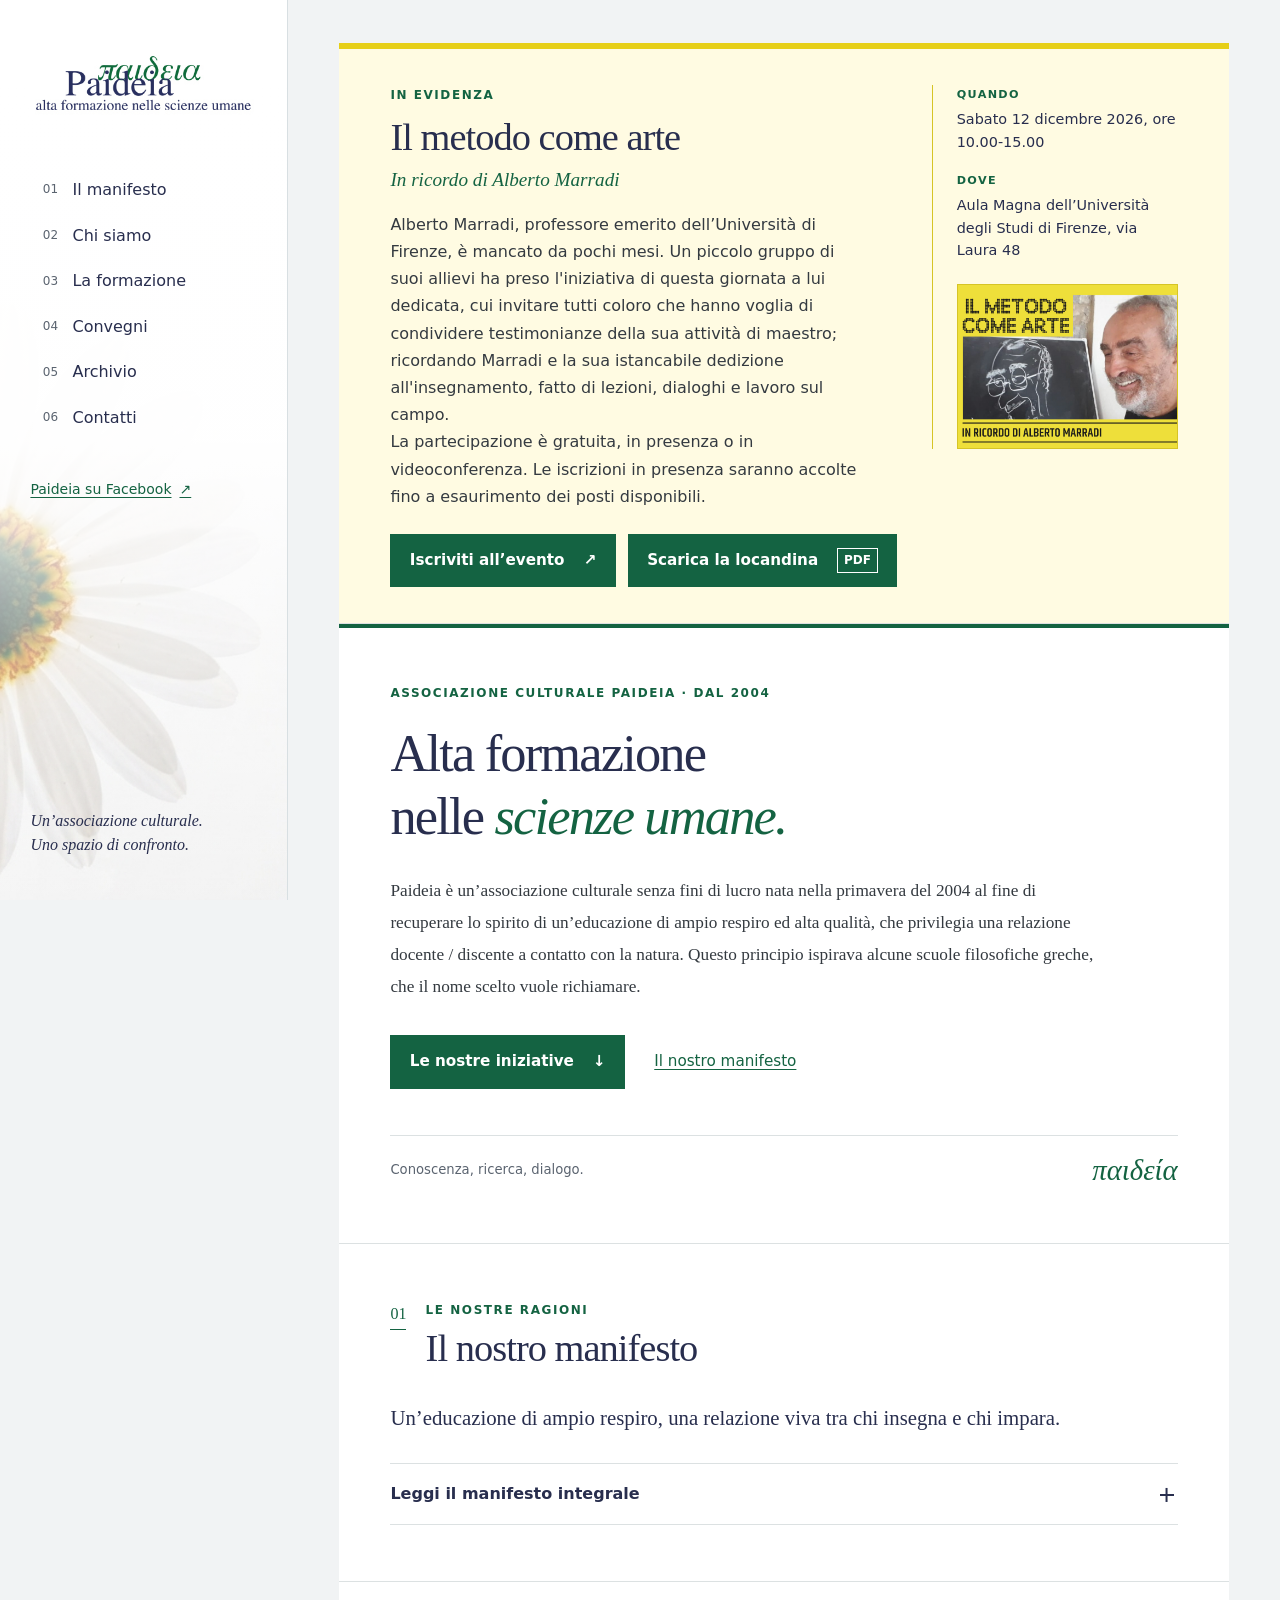
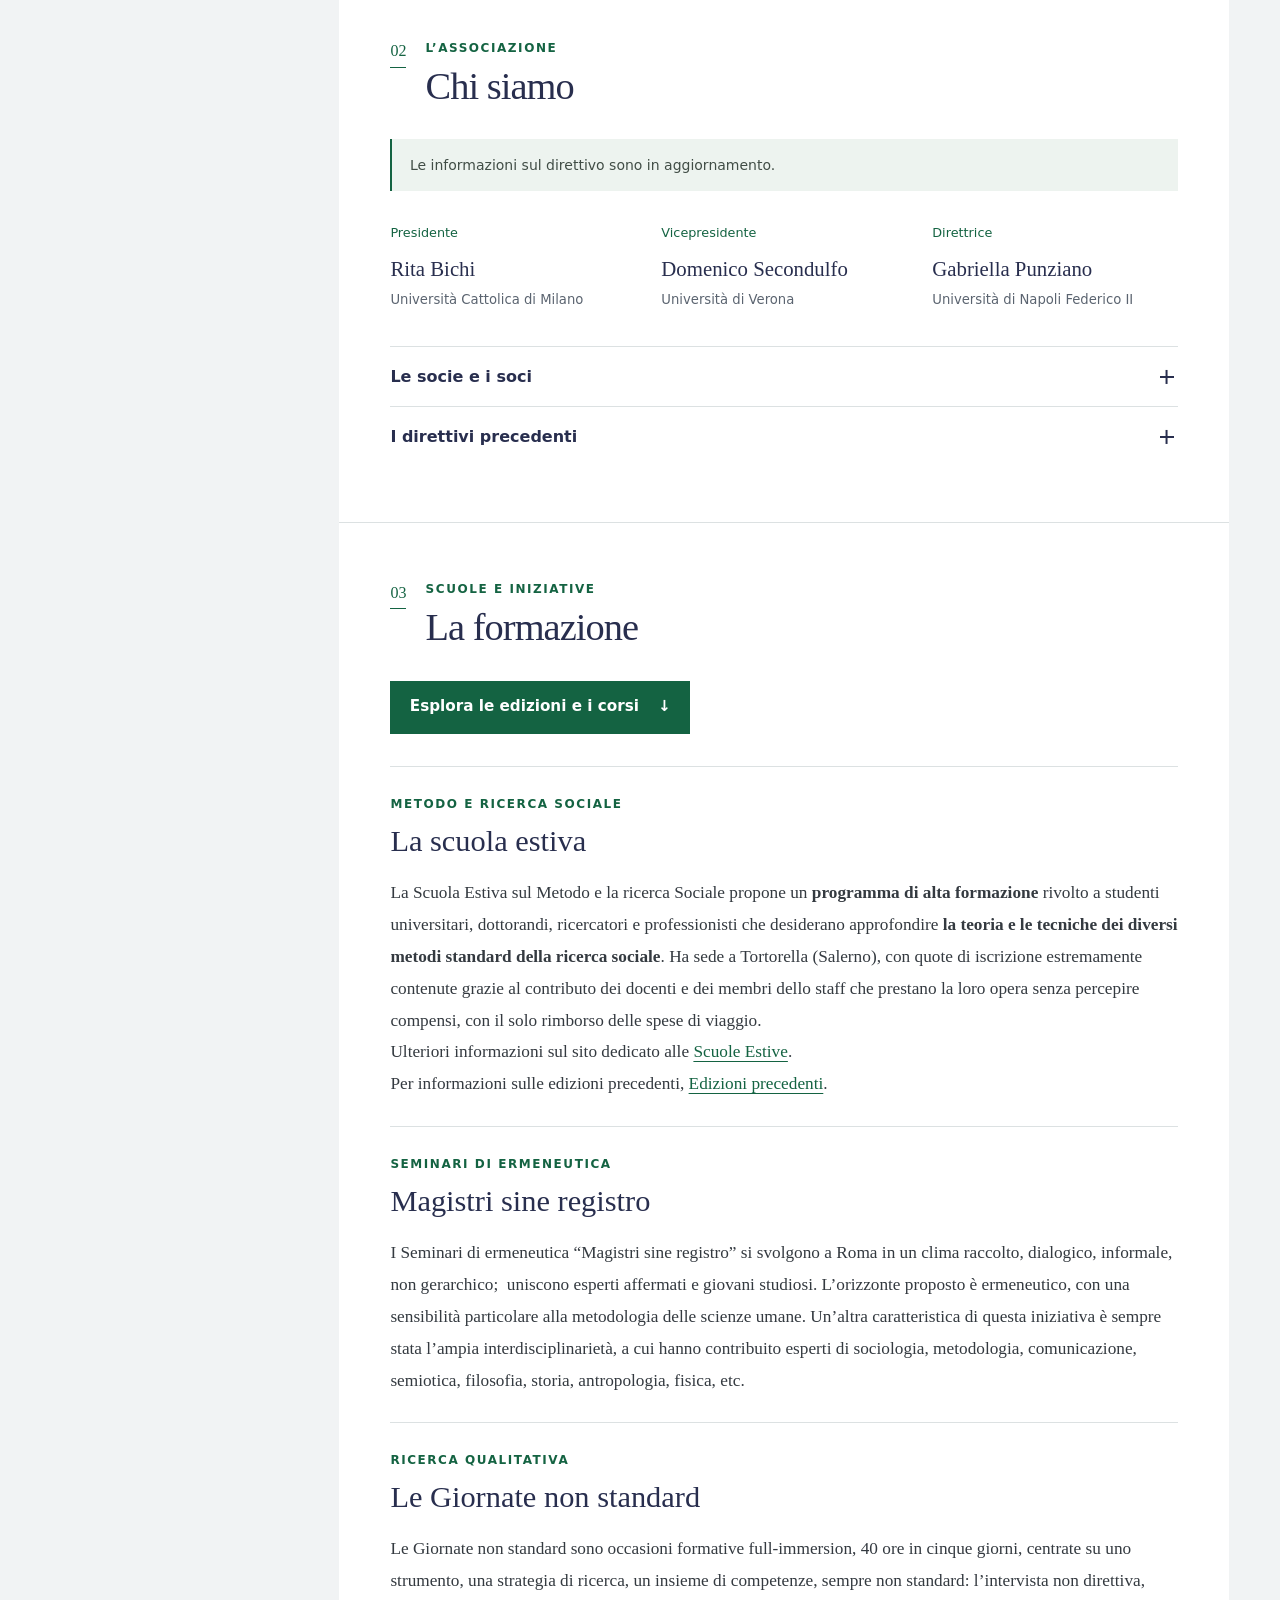
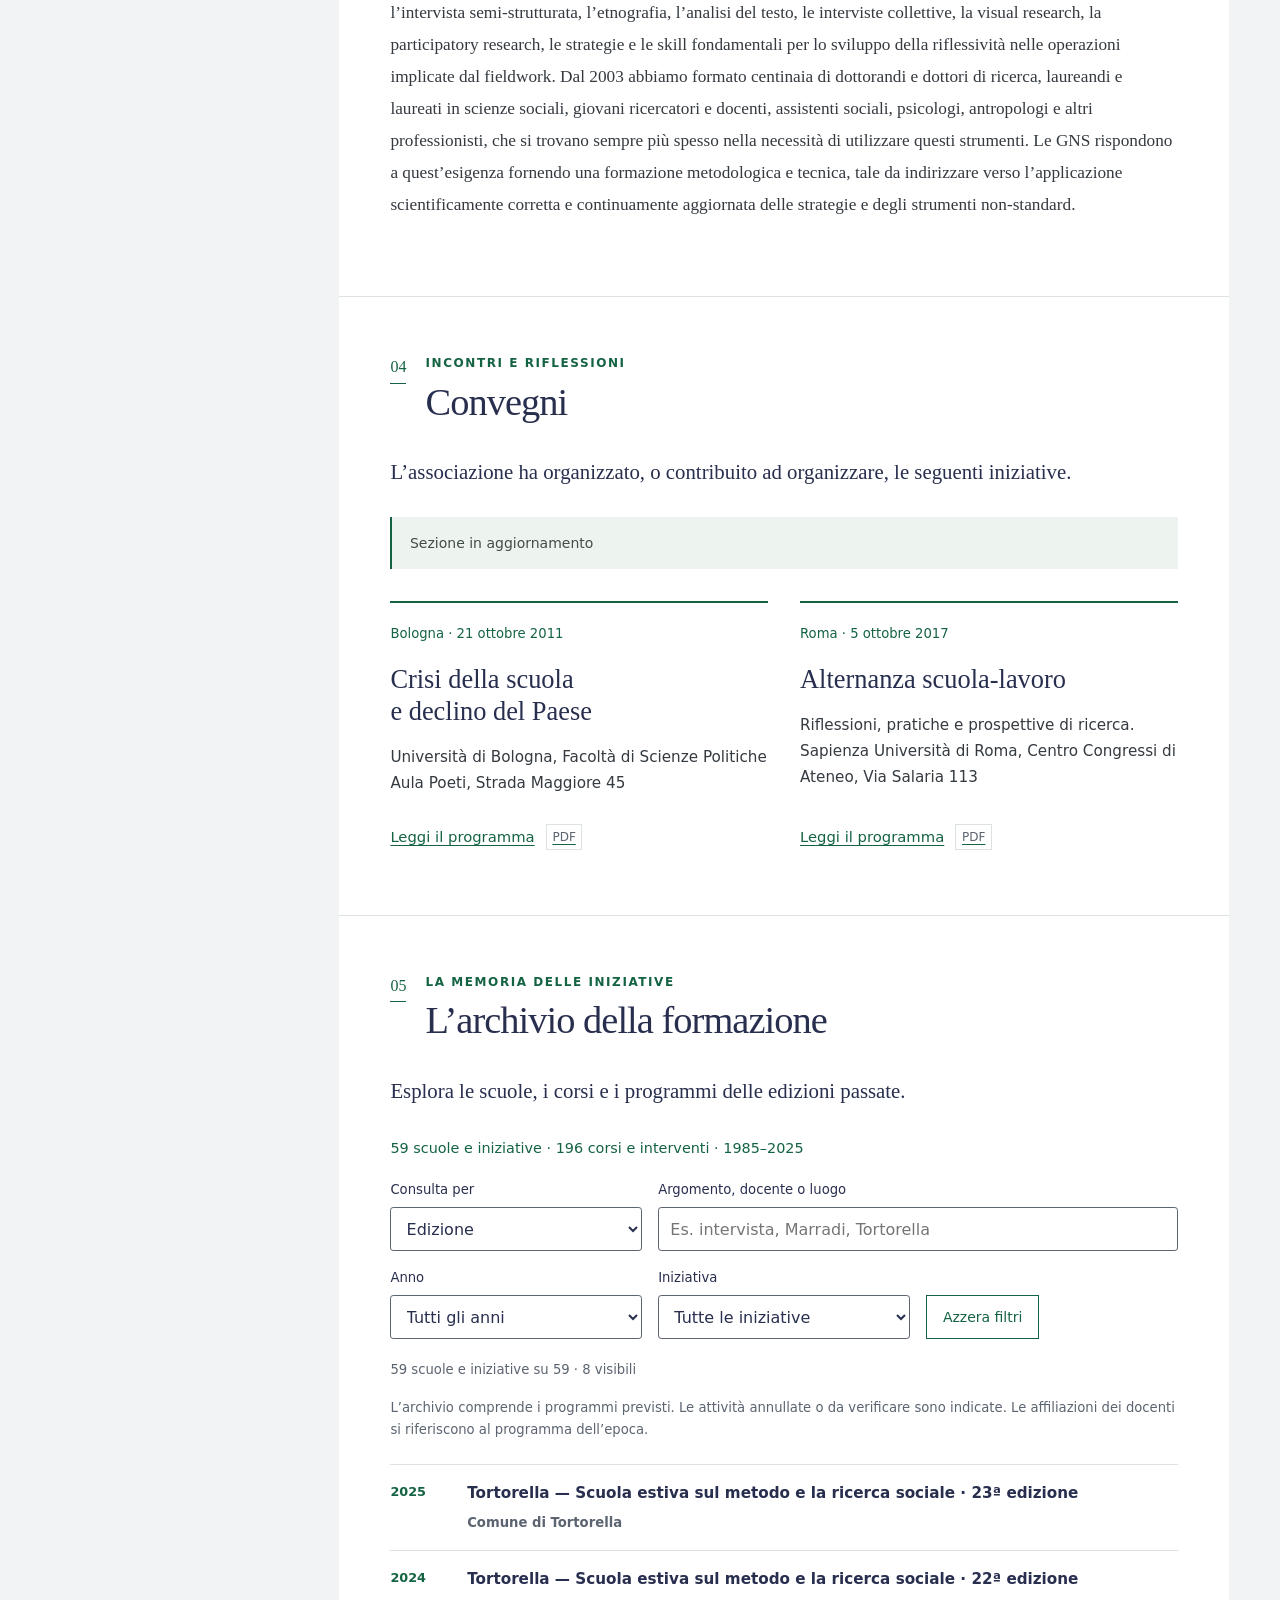
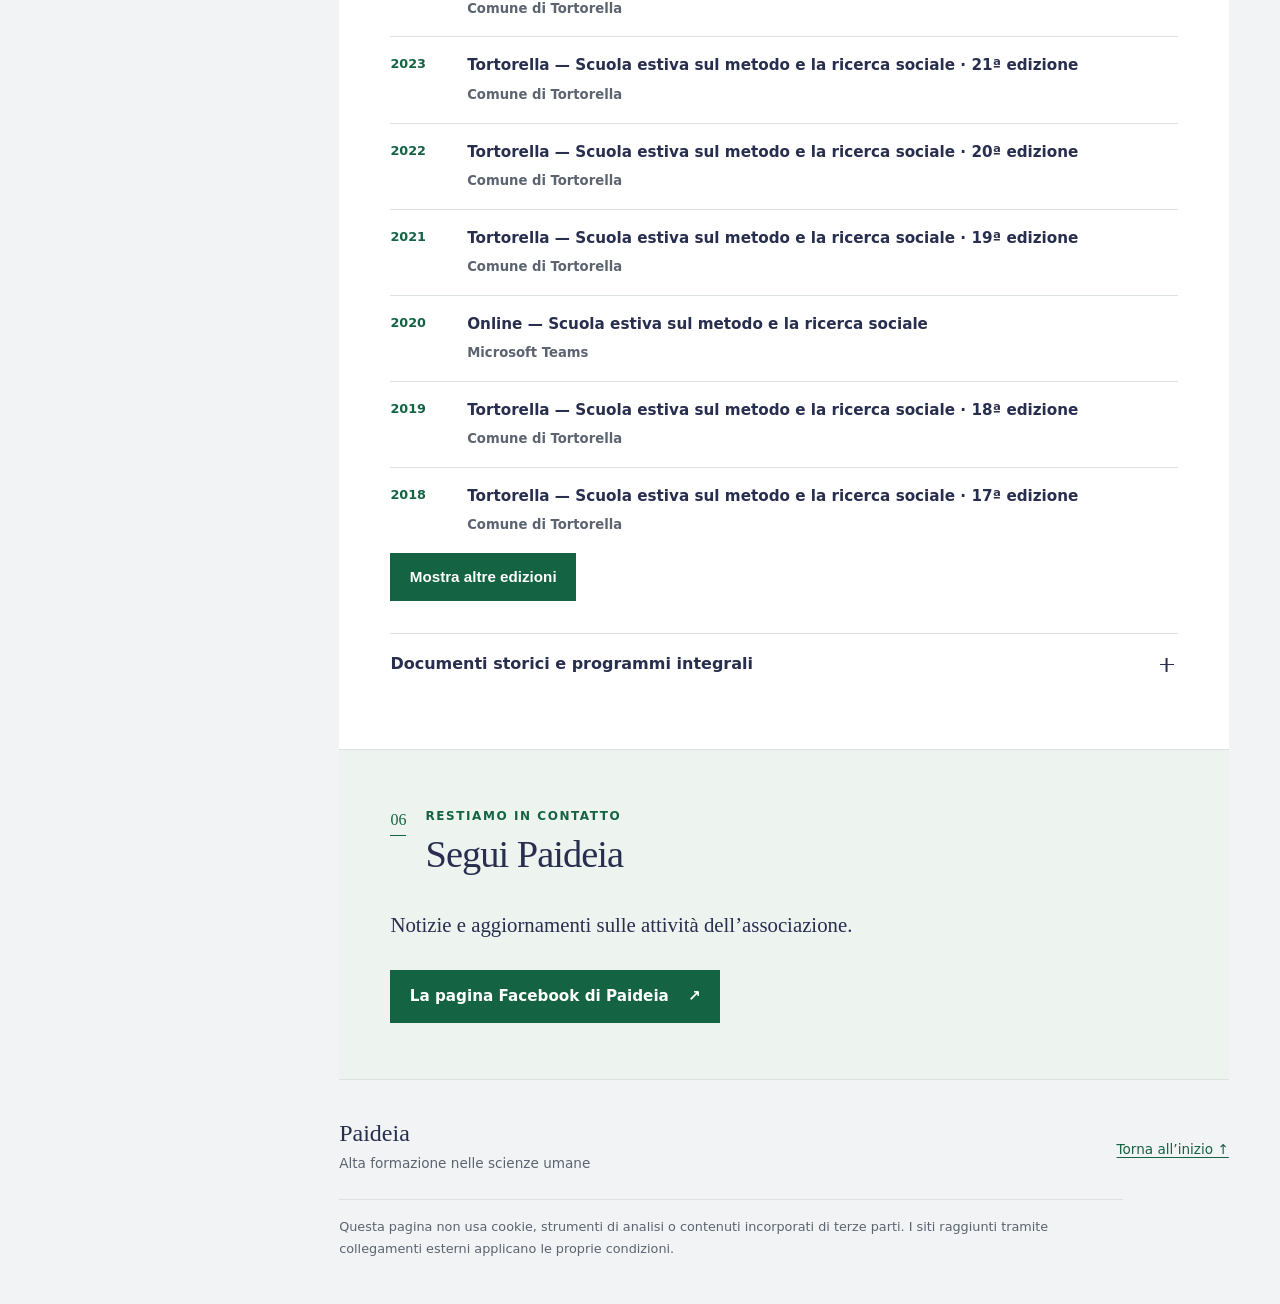
==== commit 610bc1f1: "Add files via upload" ====
--- a/index.html
+++ b/index.html
@@ -73,7 +73,7 @@
         <div class="members-controls" hidden><label for="ordine-soci">Ordina per</label><select id="ordine-soci" aria-controls="soci"><option value="cognome">Cognome</option><option value="tessera">Numero di tessera</option></select></div>
         <p class="members-note">I nomi collegati rimandano ai profili istituzionali. † In memoria.</p>
         <p class="sr-only" id="stato-ordine-soci" role="status"></p>
-        <ul class="members" id="soci"><li data-cognome="Acocella" data-nome="Ivana Acocella" data-tessera="15"><span class="member-name"><a href="https://cercachi.unifi.it/p-doc2-0-0-A-3f2a3d32342d30.html" aria-label="Ivana Acocella — profilo istituzionale">Ivana Acocella</a></span><span class="member-card">Tessera 15</span></li><li data-cognome="Addeo" data-nome="Felice Addeo" data-tessera="43"><span class="member-name"><a href="https://docenti.unisa.it/005528" aria-label="Felice Addeo — profilo istituzionale">Felice Addeo</a></span><span class="member-card">Tessera 43</span></li><li data-cognome="Bianchi" data-nome="Luca Bianchi" data-tessera="32"><span class="member-name">Luca Bianchi</span><span class="member-card">Tessera 32</span></li><li data-cognome="Bichi" data-nome="Rita Bichi" data-tessera="1"><span class="member-name"><a href="https://docenti.unicatt.it/ppd2/it/docenti/12466/rita-bichi" aria-label="Rita Bichi — profilo istituzionale">Rita Bichi</a></span><span class="member-card">Tessera 1</span></li><li data-cognome="Bonanno" data-nome="Mauro Bonanno" data-tessera="33"><span class="member-name">Mauro Bonanno</span><span class="member-card">Tessera 33</span></li><li data-cognome="Bonini" data-nome="Emanuela Bonini" data-tessera="21"><span class="member-name"><a href="https://docenti.unicatt.it/ppd2/it/docenti/27661/emanuela-bonini" aria-label="Emanuela Bonini — profilo istituzionale">Emanuela Bonini</a></span><span class="member-card">Tessera 21</span></li><li data-cognome="Bruscaglioni" data-nome="Livia Bruscaglioni" data-tessera="41"><span class="member-name"><a href="https://flore.unifi.it/cris/rp/rp00993" aria-label="Livia Bruscaglioni — profilo istituzionale">Livia Bruscaglioni</a></span><span class="member-card">Tessera 41</span></li><li data-cognome="Canu" data-nome="Walter Antonio Canu" data-tessera="51"><span class="member-name"><a href="https://www.uniurb.it/it/cdocs/CWEB/14439-cv.pdf" aria-label="Walter Antonio Canu — curriculum istituzionale (PDF)">Walter Antonio Canu</a></span><span class="member-card">Tessera 51</span></li><li data-cognome="Caputo" data-nome="Amalia Caputo" data-tessera="20"><span class="member-name"><a href="https://www.iris.unina.it/cris/rp/rp12923" aria-label="Amalia Caputo — profilo istituzionale">Amalia Caputo</a></span><span class="member-card">Tessera 20</span></li><li data-cognome="Cellini" data-nome="Erika Cellini" data-tessera="24"><span class="member-name"><a href="https://cercachi.unifi.it/p-doc2-2012-200011-C-3f2a3d323b282f.html" aria-label="Erika Cellini — profilo istituzionale">Erika Cellini</a></span><span class="member-card">Tessera 24</span></li><li data-cognome="Crescentini" data-nome="Noemi Crescentini" data-tessera="50"><span class="member-name"><a href="https://docente.unife.it/noemi.crescentini" aria-label="Noemi Crescentini — profilo istituzionale">Noemi Crescentini</a></span><span class="member-card">Tessera 50</span></li><li data-cognome="D'Auria" data-nome="Valentina D'Auria" data-tessera="52"><span class="member-name"><a href="https://www.iris.unisa.it/cris/rp/rp78275" aria-label="Valentina D'Auria — profilo istituzionale">Valentina D'Auria</a></span><span class="member-card">Tessera 52</span></li><li data-cognome="Delli Paoli" data-nome="Angela Delli Paoli" data-tessera="26"><span class="member-name"><a href="https://docenti.unisa.it/024349" aria-label="Angela Delli Paoli — profilo istituzionale">Angela Delli Paoli</a></span><span class="member-card">Tessera 26</span></li><li data-cognome="Delli Zotti" data-nome="Giovanni Delli Zotti" data-tessera="11"><span class="member-name"><a href="https://arts.units.it/cris/rp/rp12563" aria-label="Giovanni Delli Zotti — profilo istituzionale">Giovanni Delli Zotti</a></span><span class="member-card">Tessera 11</span></li><li data-cognome="Deriu" data-nome="Romina Deriu" data-tessera="47"><span class="member-name"><a href="https://www.uniss.it/it/ugov/person/934" aria-label="Romina Deriu — profilo istituzionale">Romina Deriu</a></span><span class="member-card">Tessera 47</span></li><li data-cognome="Di Gregorio" data-nome="Marco Di Gregorio" data-tessera="45"><span class="member-name"><a href="https://www.iris.unisa.it/cris/rp/rp03640" aria-label="Marco Di Gregorio — profilo istituzionale">Marco Di Gregorio</a></span><span class="member-card">Tessera 45</span></li><li data-cognome="Di Nicola" data-nome="Paola Di Nicola" data-tessera="8"><span class="member-name"><a href="https://www.dsu.univr.it/?ent=persona&amp;id=440" aria-label="Paola Di Nicola — profilo istituzionale">Paola Di Nicola</a></span><span class="member-card">Tessera 8</span></li><li data-cognome="Esposito" data-nome="Vincenzo Esposito" data-tessera="53"><span class="member-name"><a href="https://www.iris.unisa.it/cris/rp/rp30706" aria-label="Vincenzo Esposito — profilo istituzionale">Vincenzo Esposito</a></span><span class="member-card">Tessera 53</span></li><li data-cognome="Fazzi" data-nome="Gabriella Fazzi" data-tessera="23"><span class="member-name">Gabriella Fazzi</span><span class="member-card">Tessera 23</span></li><li data-cognome="Freddano" data-nome="Michela Freddano" data-tessera="30"><span class="member-name"><a href="https://www.invalsi.it/valutazione-scuole/responsabile/" aria-label="Michela Freddano — profilo istituzionale">Michela Freddano</a></span><span class="member-card">Tessera 30</span></li><li data-cognome="Grimaldi" data-nome="Renato Grimaldi" data-tessera="25"><span class="member-name"><a href="https://iris.unito.it/cris/rp/rp19601" aria-label="Renato Grimaldi — profilo istituzionale">Renato Grimaldi</a></span><span class="member-card">Tessera 25</span></li><li data-cognome="Landucci" data-nome="Sandro Landucci" data-tessera="34"><span class="member-name"><a href="https://cercachi.unifi.it/p-doc2-0-0-A-3f2a3d323a2f2a.html" aria-label="Sandro Landucci — profilo istituzionale">Sandro Landucci</a></span><span class="member-card">Tessera 34</span></li><li data-cognome="Leone" data-nome="Stefania Leone" data-tessera="19"><span class="member-name"><a href="https://docenti.unisa.it/004348" aria-label="Stefania Leone — profilo istituzionale">Stefania Leone</a></span><span class="member-card">Tessera 19</span></li><li data-cognome="Liani" data-nome="Serena Liani" data-tessera="29"><span class="member-name"><a href="https://iris.uniroma1.it/cris/rp/rp23499" aria-label="Serena Liani — profilo istituzionale">Serena Liani</a></span><span class="member-card">Tessera 29</span></li><li data-cognome="Losito" data-nome="Giovanni Losito" data-tessera="22"><span class="member-name"><a href="https://iris.uniroma1.it/cris/rp/rp30872" aria-label="Giovanni Losito — profilo istituzionale">Giovanni Losito</a></span><span class="member-card">Tessera 22</span></li><li data-cognome="Mariotti" data-nome="Claudia Mariotti" data-tessera="31"><span class="member-name"><a href="https://uniroma3-public.gomp.it/Docenti/Render.aspx?UID=4c897059-437e-4ecd-8b84-bf569d351170" aria-label="Claudia Mariotti — profilo istituzionale">Claudia Mariotti</a></span><span class="member-card">Tessera 31</span></li><li data-cognome="Marradi" data-nome="Alberto Marradi" data-tessera="6"><span class="member-name"><a href="https://flore.unifi.it/cris/rp/rp12187" aria-label="Alberto Marradi — profilo istituzionale">Alberto Marradi</a> <a class="member-memorial" href="https://www.unifi.it/it/news/cordoglio-ateneo-66" aria-label="Alberto Marradi — in memoria">†</a></span><span class="member-card">Tessera 6</span></li><li data-cognome="Martire" data-nome="Fabrizio Martire" data-tessera="10"><span class="member-name"><a href="https://corsidilaurea.uniroma1.it/it/users/fabriziomartireuniroma1it" aria-label="Fabrizio Martire — profilo istituzionale">Fabrizio Martire</a></span><span class="member-card">Tessera 10</span></li><li data-cognome="Molinari" data-nome="Beba Molinari" data-tessera="37"><span class="member-name"><a href="https://directory.uniroma2.it/chart/dettagliDocente/23151" aria-label="Beba Molinari — profilo istituzionale">Beba Molinari</a></span><span class="member-card">Tessera 37</span></li><li data-cognome="Montesperelli" data-nome="Paolo Montesperelli" data-tessera="16"><span class="member-name"><a href="https://iris.uniroma1.it/cris/rp/rp32960" aria-label="Paolo Montesperelli — profilo istituzionale">Paolo Montesperelli</a></span><span class="member-card">Tessera 16</span></li><li data-cognome="Negro" data-nome="Giuseppina Negro" data-tessera="13"><span class="member-name">Giuseppina Negro</span><span class="member-card">Tessera 13</span></li><li data-cognome="Nigris" data-nome="Daniele Nigris" data-tessera="39"><span class="member-name"><a href="https://spgi.unipd.it/category/ruoli/personale-docente?key=F43DAD2130DBC63A1521FB957D7E9F88" aria-label="Daniele Nigris — profilo istituzionale">Daniele Nigris</a></span><span class="member-card">Tessera 39</span></li><li data-cognome="Orio" data-nome="Andrea Orio" data-tessera="46"><span class="member-name"><a href="https://www.iris.unisa.it/cris/rp/rp71293" aria-label="Andrea Orio — profilo istituzionale">Andrea Orio</a></span><span class="member-card">Tessera 46</span></li><li data-cognome="Padricelli" data-nome="Giuseppe Michele Padricelli" data-tessera="49"><span class="member-name"><a href="https://www.uniurb.it/it/cdocs/CWEB/14331-cv.pdf" aria-label="Giuseppe Michele Padricelli — curriculum istituzionale (PDF)">Giuseppe Michele Padricelli</a></span><span class="member-card">Tessera 49</span></li><li data-cognome="Palmieri" data-nome="Marco Palmieri" data-tessera="27"><span class="member-name"><a href="https://corsidilaurea.uniroma1.it/it/lecturer/d9686291c2e434debd41ef25180702fdd8125833b5ee9b03eba99c61" aria-label="Marco Palmieri — profilo istituzionale">Marco Palmieri</a></span><span class="member-card">Tessera 27</span></li><li data-cognome="Palumbo" data-nome="Mauro Palumbo" data-tessera="14"><span class="member-name"><a href="https://amas.unige.it/sites/amas.unige.it/files/persone/palumbo_cv_it.pdf" aria-label="Mauro Palumbo — curriculum istituzionale (PDF)">Mauro Palumbo</a></span><span class="member-card">Tessera 14</span></li><li data-cognome="Parisi" data-nome="Tania Parisi" data-tessera="42"><span class="member-name"><a href="https://iris.unito.it/cris/rp/rp19177" aria-label="Tania Parisi — profilo istituzionale">Tania Parisi</a></span><span class="member-card">Tessera 42</span></li><li data-cognome="Parra Saiani" data-nome="Paolo Parra Saiani" data-tessera="9"><span class="member-name"><a href="https://dispi.unige.it/paolo.parrasaiani%40unige.it" aria-label="Paolo Parra Saiani — profilo istituzionale">Paolo Parra Saiani</a></span><span class="member-card">Tessera 9</span></li><li data-cognome="Parziale" data-nome="Fiorenzo Parziale" data-tessera="5"><span class="member-name"><a href="https://corsidilaurea.uniroma1.it/it/lecturer/f1aa4407d5fbe3b3e0f009d1f736a418d3fbeff11df866dd9209f753" aria-label="Fiorenzo Parziale — profilo istituzionale">Fiorenzo Parziale</a></span><span class="member-card">Tessera 5</span></li><li data-cognome="Pitrone" data-nome="Maria Concetta Pitrone" data-tessera="4"><span class="member-name"><a href="https://iris.uniroma1.it/cris/rp/rp48597" aria-label="Maria Concetta Pitrone — profilo istituzionale">Maria Concetta Pitrone</a></span><span class="member-card">Tessera 4</span></li><li data-cognome="Punziano" data-nome="Gabriella Punziano" data-tessera="2"><span class="member-name"><a href="https://iris.unina.it/cris/rp/rp15809" aria-label="Gabriella Punziano — profilo istituzionale">Gabriella Punziano</a></span><span class="member-card">Tessera 2</span></li><li data-cognome="Sacchetti" data-nome="Francesco Sacchetti" data-tessera="17"><span class="member-name"><a href="https://www.uniurb.it/persone/francesco-sacchetti" aria-label="Francesco Sacchetti — profilo istituzionale">Francesco Sacchetti</a></span><span class="member-card">Tessera 17</span></li><li data-cognome="Sapignoli" data-nome="Michele Sapignoli" data-tessera="44"><span class="member-name"><a href="https://www.unibo.it/sitoweb/michele.sapignoli" aria-label="Michele Sapignoli — profilo istituzionale">Michele Sapignoli</a></span><span class="member-card">Tessera 44</span></li><li data-cognome="Saracino" data-nome="Barbara Saracino" data-tessera="48"><span class="member-name"><a href="https://www.unibo.it/sitoweb/barbara.saracino" aria-label="Barbara Saracino — profilo istituzionale">Barbara Saracino</a></span><span class="member-card">Tessera 48</span></li><li data-cognome="Scarcella Prandstraller" data-nome="Stefano Scarcella Prandstraller" data-tessera="7"><span class="member-name"><a href="https://corsidilaurea.uniroma1.it/it/lecturer/c934aec85d0bbd4c881d16c73e421f0a2e18e39cbdc56a08caf3288f" aria-label="Stefano Scarcella Prandstraller — profilo istituzionale">Stefano Scarcella Prandstraller</a></span><span class="member-card">Tessera 7</span></li><li data-cognome="Secondulfo" data-nome="Domenico Secondulfo" data-tessera="3"><span class="member-name"><a href="https://www.dsu.univr.it/?ent=persona&amp;id=468" aria-label="Domenico Secondulfo — profilo istituzionale">Domenico Secondulfo</a></span><span class="member-card">Tessera 3</span></li><li data-cognome="Veraldi" data-nome="Roberto Veraldi" data-tessera="35"><span class="member-name"><a href="https://pmw.unich.it/home-veraldi-roberto-1525" aria-label="Roberto Veraldi — profilo istituzionale">Roberto Veraldi</a></span><span class="member-card">Tessera 35</span></li><li data-cognome="Vergani" data-nome="Alberto Vergani" data-tessera="12"><span class="member-name">Alberto Vergani <a class="member-memorial" href="https://centridiricerca.unicatt.it/wwell/it/news-ed-eventi/eventi/da-dove-siamo-partiti-dove-stiamo-andando-approcci-alla-valutazione.html" aria-label="Alberto Vergani — in memoria">†</a></span><span class="member-card">Tessera 12</span></li><li data-cognome="Vidotto" data-nome="Giulio Vidotto" data-tessera="38"><span class="member-name"><a href="https://www.research.unipd.it/cris/rp/rp04298" aria-label="Giulio Vidotto — profilo istituzionale">Giulio Vidotto</a></span><span class="member-card">Tessera 38</span></li><li data-cognome="Zonno Renna" data-nome="Alberto Zonno Renna" data-tessera="28"><span class="member-name">Alberto Zonno Renna</span><span class="member-card">Tessera 28</span></li></ul>
+        <ul class="members" id="soci"><li data-cognome="Acocella" data-nome="Ivana Acocella" data-tessera="15"><span class="member-name"><a href="https://cercachi.unifi.it/p-doc2-0-0-A-3f2a3d32342d30.html" target="_blank" rel="noopener noreferrer" aria-label="Ivana Acocella — profilo istituzionale (si apre in una nuova scheda)">Ivana Acocella</a></span><span class="member-card">Tessera 15</span></li><li data-cognome="Addeo" data-nome="Felice Addeo" data-tessera="43"><span class="member-name"><a href="https://docenti.unisa.it/005528" target="_blank" rel="noopener noreferrer" aria-label="Felice Addeo — profilo istituzionale (si apre in una nuova scheda)">Felice Addeo</a></span><span class="member-card">Tessera 43</span></li><li data-cognome="Bianchi" data-nome="Luca Bianchi" data-tessera="32"><span class="member-name">Luca Bianchi</span><span class="member-card">Tessera 32</span></li><li data-cognome="Bichi" data-nome="Rita Bichi" data-tessera="1"><span class="member-name"><a href="https://docenti.unicatt.it/ppd2/it/docenti/12466/rita-bichi" target="_blank" rel="noopener noreferrer" aria-label="Rita Bichi — profilo istituzionale (si apre in una nuova scheda)">Rita Bichi</a></span><span class="member-card">Tessera 1</span></li><li data-cognome="Bonanno" data-nome="Mauro Bonanno" data-tessera="33"><span class="member-name">Mauro Bonanno</span><span class="member-card">Tessera 33</span></li><li data-cognome="Bonini" data-nome="Emanuela Bonini" data-tessera="21"><span class="member-name"><a href="https://docenti.unicatt.it/ppd2/it/docenti/27661/emanuela-bonini" target="_blank" rel="noopener noreferrer" aria-label="Emanuela Bonini — profilo istituzionale (si apre in una nuova scheda)">Emanuela Bonini</a></span><span class="member-card">Tessera 21</span></li><li data-cognome="Bruscaglioni" data-nome="Livia Bruscaglioni" data-tessera="41"><span class="member-name"><a href="https://flore.unifi.it/cris/rp/rp00993" target="_blank" rel="noopener noreferrer" aria-label="Livia Bruscaglioni — profilo istituzionale (si apre in una nuova scheda)">Livia Bruscaglioni</a></span><span class="member-card">Tessera 41</span></li><li data-cognome="Canu" data-nome="Walter Antonio Canu" data-tessera="51"><span class="member-name"><a href="https://www.uniurb.it/it/cdocs/CWEB/14439-cv.pdf" target="_blank" rel="noopener noreferrer" aria-label="Walter Antonio Canu — curriculum istituzionale (PDF) (si apre in una nuova scheda)">Walter Antonio Canu</a></span><span class="member-card">Tessera 51</span></li><li data-cognome="Caputo" data-nome="Amalia Caputo" data-tessera="20"><span class="member-name"><a href="https://www.iris.unina.it/cris/rp/rp12923" target="_blank" rel="noopener noreferrer" aria-label="Amalia Caputo — profilo istituzionale (si apre in una nuova scheda)">Amalia Caputo</a></span><span class="member-card">Tessera 20</span></li><li data-cognome="Cellini" data-nome="Erika Cellini" data-tessera="24"><span class="member-name"><a href="https://cercachi.unifi.it/p-doc2-2012-200011-C-3f2a3d323b282f.html" target="_blank" rel="noopener noreferrer" aria-label="Erika Cellini — profilo istituzionale (si apre in una nuova scheda)">Erika Cellini</a></span><span class="member-card">Tessera 24</span></li><li data-cognome="Crescentini" data-nome="Noemi Crescentini" data-tessera="50"><span class="member-name"><a href="https://docente.unife.it/noemi.crescentini" target="_blank" rel="noopener noreferrer" aria-label="Noemi Crescentini — profilo istituzionale (si apre in una nuova scheda)">Noemi Crescentini</a></span><span class="member-card">Tessera 50</span></li><li data-cognome="D'Auria" data-nome="Valentina D'Auria" data-tessera="52"><span class="member-name"><a href="https://www.iris.unisa.it/cris/rp/rp78275" target="_blank" rel="noopener noreferrer" aria-label="Valentina D'Auria — profilo istituzionale (si apre in una nuova scheda)">Valentina D'Auria</a></span><span class="member-card">Tessera 52</span></li><li data-cognome="Delli Paoli" data-nome="Angela Delli Paoli" data-tessera="26"><span class="member-name"><a href="https://docenti.unisa.it/024349" target="_blank" rel="noopener noreferrer" aria-label="Angela Delli Paoli — profilo istituzionale (si apre in una nuova scheda)">Angela Delli Paoli</a></span><span class="member-card">Tessera 26</span></li><li data-cognome="Delli Zotti" data-nome="Giovanni Delli Zotti" data-tessera="11"><span class="member-name"><a href="https://arts.units.it/cris/rp/rp12563" target="_blank" rel="noopener noreferrer" aria-label="Giovanni Delli Zotti — profilo istituzionale (si apre in una nuova scheda)">Giovanni Delli Zotti</a></span><span class="member-card">Tessera 11</span></li><li data-cognome="Deriu" data-nome="Romina Deriu" data-tessera="47"><span class="member-name"><a href="https://www.uniss.it/it/ugov/person/934" target="_blank" rel="noopener noreferrer" aria-label="Romina Deriu — profilo istituzionale (si apre in una nuova scheda)">Romina Deriu</a></span><span class="member-card">Tessera 47</span></li><li data-cognome="Di Gregorio" data-nome="Marco Di Gregorio" data-tessera="45"><span class="member-name"><a href="https://www.iris.unisa.it/cris/rp/rp03640" target="_blank" rel="noopener noreferrer" aria-label="Marco Di Gregorio — profilo istituzionale (si apre in una nuova scheda)">Marco Di Gregorio</a></span><span class="member-card">Tessera 45</span></li><li data-cognome="Di Nicola" data-nome="Paola Di Nicola" data-tessera="8"><span class="member-name"><a href="https://www.dsu.univr.it/?ent=persona&amp;id=440" target="_blank" rel="noopener noreferrer" aria-label="Paola Di Nicola — profilo istituzionale (si apre in una nuova scheda)">Paola Di Nicola</a></span><span class="member-card">Tessera 8</span></li><li data-cognome="Esposito" data-nome="Vincenzo Esposito" data-tessera="53"><span class="member-name"><a href="https://www.iris.unisa.it/cris/rp/rp30706" target="_blank" rel="noopener noreferrer" aria-label="Vincenzo Esposito — profilo istituzionale (si apre in una nuova scheda)">Vincenzo Esposito</a></span><span class="member-card">Tessera 53</span></li><li data-cognome="Fazzi" data-nome="Gabriella Fazzi" data-tessera="23"><span class="member-name">Gabriella Fazzi</span><span class="member-card">Tessera 23</span></li><li data-cognome="Freddano" data-nome="Michela Freddano" data-tessera="30"><span class="member-name"><a href="https://www.invalsi.it/valutazione-scuole/responsabile/" target="_blank" rel="noopener noreferrer" aria-label="Michela Freddano — profilo istituzionale (si apre in una nuova scheda)">Michela Freddano</a></span><span class="member-card">Tessera 30</span></li><li data-cognome="Grimaldi" data-nome="Renato Grimaldi" data-tessera="25"><span class="member-name"><a href="https://iris.unito.it/cris/rp/rp19601" target="_blank" rel="noopener noreferrer" aria-label="Renato Grimaldi — profilo istituzionale (si apre in una nuova scheda)">Renato Grimaldi</a></span><span class="member-card">Tessera 25</span></li><li data-cognome="Landucci" data-nome="Sandro Landucci" data-tessera="34"><span class="member-name"><a href="https://cercachi.unifi.it/p-doc2-0-0-A-3f2a3d323a2f2a.html" target="_blank" rel="noopener noreferrer" aria-label="Sandro Landucci — profilo istituzionale (si apre in una nuova scheda)">Sandro Landucci</a></span><span class="member-card">Tessera 34</span></li><li data-cognome="Leone" data-nome="Stefania Leone" data-tessera="19"><span class="member-name"><a href="https://docenti.unisa.it/004348" target="_blank" rel="noopener noreferrer" aria-label="Stefania Leone — profilo istituzionale (si apre in una nuova scheda)">Stefania Leone</a></span><span class="member-card">Tessera 19</span></li><li data-cognome="Liani" data-nome="Serena Liani" data-tessera="29"><span class="member-name"><a href="https://iris.uniroma1.it/cris/rp/rp23499" target="_blank" rel="noopener noreferrer" aria-label="Serena Liani — profilo istituzionale (si apre in una nuova scheda)">Serena Liani</a></span><span class="member-card">Tessera 29</span></li><li data-cognome="Losito" data-nome="Giovanni Losito" data-tessera="22"><span class="member-name"><a href="https://iris.uniroma1.it/cris/rp/rp30872" target="_blank" rel="noopener noreferrer" aria-label="Giovanni Losito — profilo istituzionale (si apre in una nuova scheda)">Giovanni Losito</a></span><span class="member-card">Tessera 22</span></li><li data-cognome="Mariotti" data-nome="Claudia Mariotti" data-tessera="31"><span class="member-name"><a href="https://uniroma3-public.gomp.it/Docenti/Render.aspx?UID=4c897059-437e-4ecd-8b84-bf569d351170" target="_blank" rel="noopener noreferrer" aria-label="Claudia Mariotti — profilo istituzionale (si apre in una nuova scheda)">Claudia Mariotti</a></span><span class="member-card">Tessera 31</span></li><li data-cognome="Marradi" data-nome="Alberto Marradi" data-tessera="6"><span class="member-name"><a href="https://flore.unifi.it/cris/rp/rp12187" target="_blank" rel="noopener noreferrer" aria-label="Alberto Marradi — profilo istituzionale (si apre in una nuova scheda)">Alberto Marradi</a> <a class="member-memorial" href="https://www.unifi.it/it/news/cordoglio-ateneo-66" aria-label="Alberto Marradi — in memoria">†</a></span><span class="member-card">Tessera 6</span></li><li data-cognome="Martire" data-nome="Fabrizio Martire" data-tessera="10"><span class="member-name"><a href="https://corsidilaurea.uniroma1.it/it/users/fabriziomartireuniroma1it" target="_blank" rel="noopener noreferrer" aria-label="Fabrizio Martire — profilo istituzionale (si apre in una nuova scheda)">Fabrizio Martire</a></span><span class="member-card">Tessera 10</span></li><li data-cognome="Molinari" data-nome="Beba Molinari" data-tessera="37"><span class="member-name"><a href="https://directory.uniroma2.it/chart/dettagliDocente/23151" target="_blank" rel="noopener noreferrer" aria-label="Beba Molinari — profilo istituzionale (si apre in una nuova scheda)">Beba Molinari</a></span><span class="member-card">Tessera 37</span></li><li data-cognome="Montesperelli" data-nome="Paolo Montesperelli" data-tessera="16"><span class="member-name"><a href="https://iris.uniroma1.it/cris/rp/rp32960" target="_blank" rel="noopener noreferrer" aria-label="Paolo Montesperelli — profilo istituzionale (si apre in una nuova scheda)">Paolo Montesperelli</a></span><span class="member-card">Tessera 16</span></li><li data-cognome="Negro" data-nome="Giuseppina Negro" data-tessera="13"><span class="member-name">Giuseppina Negro</span><span class="member-card">Tessera 13</span></li><li data-cognome="Nigris" data-nome="Daniele Nigris" data-tessera="39"><span class="member-name"><a href="https://spgi.unipd.it/category/ruoli/personale-docente?key=F43DAD2130DBC63A1521FB957D7E9F88" target="_blank" rel="noopener noreferrer" aria-label="Daniele Nigris — profilo istituzionale (si apre in una nuova scheda)">Daniele Nigris</a></span><span class="member-card">Tessera 39</span></li><li data-cognome="Orio" data-nome="Andrea Orio" data-tessera="46"><span class="member-name"><a href="https://www.iris.unisa.it/cris/rp/rp71293" target="_blank" rel="noopener noreferrer" aria-label="Andrea Orio — profilo istituzionale (si apre in una nuova scheda)">Andrea Orio</a></span><span class="member-card">Tessera 46</span></li><li data-cognome="Padricelli" data-nome="Giuseppe Michele Padricelli" data-tessera="49"><span class="member-name"><a href="https://www.uniurb.it/it/cdocs/CWEB/14331-cv.pdf" target="_blank" rel="noopener noreferrer" aria-label="Giuseppe Michele Padricelli — curriculum istituzionale (PDF) (si apre in una nuova scheda)">Giuseppe Michele Padricelli</a></span><span class="member-card">Tessera 49</span></li><li data-cognome="Palmieri" data-nome="Marco Palmieri" data-tessera="27"><span class="member-name"><a href="https://corsidilaurea.uniroma1.it/it/lecturer/d9686291c2e434debd41ef25180702fdd8125833b5ee9b03eba99c61" target="_blank" rel="noopener noreferrer" aria-label="Marco Palmieri — profilo istituzionale (si apre in una nuova scheda)">Marco Palmieri</a></span><span class="member-card">Tessera 27</span></li><li data-cognome="Palumbo" data-nome="Mauro Palumbo" data-tessera="14"><span class="member-name"><a href="https://amas.unige.it/sites/amas.unige.it/files/persone/palumbo_cv_it.pdf" target="_blank" rel="noopener noreferrer" aria-label="Mauro Palumbo — curriculum istituzionale (PDF) (si apre in una nuova scheda)">Mauro Palumbo</a></span><span class="member-card">Tessera 14</span></li><li data-cognome="Parisi" data-nome="Tania Parisi" data-tessera="42"><span class="member-name"><a href="https://iris.unito.it/cris/rp/rp19177" target="_blank" rel="noopener noreferrer" aria-label="Tania Parisi — profilo istituzionale (si apre in una nuova scheda)">Tania Parisi</a></span><span class="member-card">Tessera 42</span></li><li data-cognome="Parra Saiani" data-nome="Paolo Parra Saiani" data-tessera="9"><span class="member-name"><a href="https://dispi.unige.it/paolo.parrasaiani%40unige.it" target="_blank" rel="noopener noreferrer" aria-label="Paolo Parra Saiani — profilo istituzionale (si apre in una nuova scheda)">Paolo Parra Saiani</a></span><span class="member-card">Tessera 9</span></li><li data-cognome="Parziale" data-nome="Fiorenzo Parziale" data-tessera="5"><span class="member-name"><a href="https://corsidilaurea.uniroma1.it/it/lecturer/f1aa4407d5fbe3b3e0f009d1f736a418d3fbeff11df866dd9209f753" target="_blank" rel="noopener noreferrer" aria-label="Fiorenzo Parziale — profilo istituzionale (si apre in una nuova scheda)">Fiorenzo Parziale</a></span><span class="member-card">Tessera 5</span></li><li data-cognome="Pitrone" data-nome="Maria Concetta Pitrone" data-tessera="4"><span class="member-name"><a href="https://iris.uniroma1.it/cris/rp/rp48597" target="_blank" rel="noopener noreferrer" aria-label="Maria Concetta Pitrone — profilo istituzionale (si apre in una nuova scheda)">Maria Concetta Pitrone</a></span><span class="member-card">Tessera 4</span></li><li data-cognome="Punziano" data-nome="Gabriella Punziano" data-tessera="2"><span class="member-name"><a href="https://iris.unina.it/cris/rp/rp15809" target="_blank" rel="noopener noreferrer" aria-label="Gabriella Punziano — profilo istituzionale (si apre in una nuova scheda)">Gabriella Punziano</a></span><span class="member-card">Tessera 2</span></li><li data-cognome="Sacchetti" data-nome="Francesco Sacchetti" data-tessera="17"><span class="member-name"><a href="https://www.uniurb.it/persone/francesco-sacchetti" target="_blank" rel="noopener noreferrer" aria-label="Francesco Sacchetti — profilo istituzionale (si apre in una nuova scheda)">Francesco Sacchetti</a></span><span class="member-card">Tessera 17</span></li><li data-cognome="Sapignoli" data-nome="Michele Sapignoli" data-tessera="44"><span class="member-name"><a href="https://www.unibo.it/sitoweb/michele.sapignoli" target="_blank" rel="noopener noreferrer" aria-label="Michele Sapignoli — profilo istituzionale (si apre in una nuova scheda)">Michele Sapignoli</a></span><span class="member-card">Tessera 44</span></li><li data-cognome="Saracino" data-nome="Barbara Saracino" data-tessera="48"><span class="member-name"><a href="https://www.unibo.it/sitoweb/barbara.saracino" target="_blank" rel="noopener noreferrer" aria-label="Barbara Saracino — profilo istituzionale (si apre in una nuova scheda)">Barbara Saracino</a></span><span class="member-card">Tessera 48</span></li><li data-cognome="Scarcella Prandstraller" data-nome="Stefano Scarcella Prandstraller" data-tessera="7"><span class="member-name"><a href="https://corsidilaurea.uniroma1.it/it/lecturer/c934aec85d0bbd4c881d16c73e421f0a2e18e39cbdc56a08caf3288f" target="_blank" rel="noopener noreferrer" aria-label="Stefano Scarcella Prandstraller — profilo istituzionale (si apre in una nuova scheda)">Stefano Scarcella Prandstraller</a></span><span class="member-card">Tessera 7</span></li><li data-cognome="Secondulfo" data-nome="Domenico Secondulfo" data-tessera="3"><span class="member-name"><a href="https://www.dsu.univr.it/?ent=persona&amp;id=468" target="_blank" rel="noopener noreferrer" aria-label="Domenico Secondulfo — profilo istituzionale (si apre in una nuova scheda)">Domenico Secondulfo</a></span><span class="member-card">Tessera 3</span></li><li data-cognome="Veraldi" data-nome="Roberto Veraldi" data-tessera="35"><span class="member-name"><a href="https://pmw.unich.it/home-veraldi-roberto-1525" target="_blank" rel="noopener noreferrer" aria-label="Roberto Veraldi — profilo istituzionale (si apre in una nuova scheda)">Roberto Veraldi</a></span><span class="member-card">Tessera 35</span></li><li data-cognome="Vergani" data-nome="Alberto Vergani" data-tessera="12"><span class="member-name">Alberto Vergani <a class="member-memorial" href="https://centridiricerca.unicatt.it/wwell/it/news-ed-eventi/eventi/da-dove-siamo-partiti-dove-stiamo-andando-approcci-alla-valutazione.html" aria-label="Alberto Vergani — in memoria">†</a></span><span class="member-card">Tessera 12</span></li><li data-cognome="Vidotto" data-nome="Giulio Vidotto" data-tessera="38"><span class="member-name"><a href="https://www.research.unipd.it/cris/rp/rp04298" target="_blank" rel="noopener noreferrer" aria-label="Giulio Vidotto — profilo istituzionale (si apre in una nuova scheda)">Giulio Vidotto</a></span><span class="member-card">Tessera 38</span></li><li data-cognome="Zonno Renna" data-nome="Alberto Zonno Renna" data-tessera="28"><span class="member-name">Alberto Zonno Renna</span><span class="member-card">Tessera 28</span></li></ul>
       </details>
       <details class="plain-details"><summary>I direttivi precedenti <span class="disclosure" aria-hidden="true"></span></summary><div class="prose"><p><strong>2015-2018</strong>: Rita Bichi (Presidente), Paolo Parra Saiani (Vice-Presidente), Fabrizio Martire (Direttore)<br><strong>2012-2015</strong>: Gianni Losito (Presidente), Rita Bichi (Vice-Presidente), Maria Concetta Pitrone (Direttrice)</p></div></details>
     </section>
@@ -81,6 +81,7 @@
       <div class="section-heading"><span class="section-number" aria-hidden="true">03</span><div><p class="eyebrow">Scuole e iniziative</p><h2 id="titolo-formazione">La formazione</h2></div></div>
 
 
+      <a class="button button-secondary" href="#catalogo-formazione">Esplora le edizioni e i corsi <span aria-hidden="true">↓</span></a>
       <div class="initiatives"><article class="initiative"><p class="eyebrow">Metodo e ricerca sociale</p><h3>La scuola estiva</h3><div class="prose"><p>La Scuola Estiva sul Metodo e la ricerca Sociale propone un <strong>programma di alta formazione</strong> rivolto a studenti universitari, dottorandi, ricercatori e professionisti che desiderano approfondire <strong>la teoria e le tecniche dei diversi metodi standard della ricerca sociale</strong>. Ha sede a Tortorella (Salerno), con quote di iscrizione estremamente contenute grazie al contributo dei docenti e dei membri dello staff che prestano la loro opera senza percepire compensi, con il solo rimborso delle spese di viaggio.<br>Ulteriori informazioni sul sito dedicato alle <a href="https://www.paideiascuoleestive.it">Scuole Estive</a>.<br>Per informazioni sulle edizioni precedenti, <a href="#archivio">Edizioni precedenti</a>.</p></div></article><article class="initiative"><p class="eyebrow">Seminari di ermeneutica</p><h3>Magistri sine registro</h3><div class="prose"><p>I Seminari di ermeneutica “Magistri sine registro” si svolgono a Roma in un clima raccolto, dialogico, informale, non gerarchico;  uniscono esperti affermati e giovani studiosi. L’orizzonte proposto è ermeneutico, con una sensibilità particolare alla metodologia delle scienze umane. Un’altra caratteristica di questa iniziativa è sempre stata l’ampia interdisciplinarietà, a cui hanno contribuito esperti di sociologia, metodologia, comunicazione, semiotica, filosofia, storia, antropologia, fisica, etc.</p></div></article><article class="initiative"><p class="eyebrow">Ricerca qualitativa</p><h3>Le Giornate non standard</h3><div class="prose"><p>Le Giornate non standard sono occasioni formative full-immersion, 40 ore in cinque giorni, centrate su uno strumento, una strategia di ricerca, un insieme di competenze, sempre non standard: l’intervista non direttiva, l’intervista semi-strutturata, l’etnografia, l’analisi del testo, le interviste collettive, la visual research, la participatory research, le strategie e le skill fondamentali per lo sviluppo della riflessività nelle operazioni implicate dal fieldwork. Dal 2003 abbiamo formato centinaia di dottorandi e dottori di ricerca, laureandi e laureati in scienze sociali, giovani ricercatori e docenti, assistenti sociali, psicologi, antropologi e altri professionisti, che si trovano sempre più spesso nella necessità di utilizzare questi strumenti. Le GNS rispondono a quest’esigenza fornendo una formazione metodologica e tecnica, tale da indirizzare verso l’applicazione scientificamente corretta e continuamente aggiornata delle strategie e degli strumenti non-standard.</p></div></article></div>
     </section>
 <section class="section" id="convegni" aria-labelledby="titolo-convegni" data-source-id="52">
@@ -90,9 +91,1948 @@
       <div class="events"><article class="event"><p class="event-date">Bologna · <time datetime="2011-10-21">21 ottobre 2011</time></p><h3>Crisi della scuola e declino del Paese</h3><p>Università di Bologna, Facoltà di Scienze Politiche<br>Aula Poeti, Strada Maggiore 45</p><a href="assets/pdf/2011_crisi-scuola-e-declino-paese.pdf">Leggi il programma <span class="filetype">PDF</span></a></article><article class="event"><p class="event-date">Roma · <time datetime="2017-10-05">5 ottobre 2017</time></p><h3>Alternanza scuola-lavoro</h3><p>Riflessioni, pratiche e prospettive di ricerca.<br>Sapienza Università di Roma, Centro Congressi di Ateneo, Via Salaria 113</p><a href="uploads/2017-convegno-asl.pdf">Leggi il programma <span class="filetype">PDF</span></a></article></div>
     </section>
 <section class="section archive-section" id="archivio" aria-labelledby="titolo-archivio">
-      <div class="section-heading"><span class="section-number" aria-hidden="true">05</span><div><p class="eyebrow">La memoria delle iniziative</p><h2 id="titolo-archivio">L’archivio delle scuole</h2></div></div>
-      <p class="lead">Programmi, docenti e materiali delle edizioni passate.</p>
-      <p class="archive-note">Sezione in aggiornamento</p>
+      <div class="section-heading"><span class="section-number" aria-hidden="true">05</span><div><p class="eyebrow">La memoria delle iniziative</p><h2 id="titolo-archivio">L’archivio della formazione</h2></div></div>
+      <p class="lead">Esplora le scuole, i corsi e i programmi delle edizioni passate.</p>
+
+      <div class="training-catalog" id="catalogo-formazione">
+    <p class="catalog-overview">59 scuole e iniziative · 196 corsi e interventi · 1985–2025</p>
+    <div class="catalog-controls" hidden>
+      <label for="catalogo-vista">Consulta per<select id="catalogo-vista"><option value="edizioni">Edizione</option><option value="corsi">Corso</option></select></label>
+      <label for="catalogo-cerca" class="catalog-search">Argomento, docente o luogo<input id="catalogo-cerca" type="search" placeholder="Es. intervista, Marradi, Tortorella" autocomplete="off" aria-controls="catalogo-edizioni catalogo-corsi"></label>
+      <label for="catalogo-anno">Anno<select id="catalogo-anno"><option value="">Tutti gli anni</option><option value="2025">2025</option><option value="2024">2024</option><option value="2023">2023</option><option value="2022">2022</option><option value="2021">2021</option><option value="2020">2020</option><option value="2019">2019</option><option value="2018">2018</option><option value="2017">2017</option><option value="2016">2016</option><option value="2015">2015</option><option value="2014">2014</option><option value="2013">2013</option><option value="2012">2012</option><option value="2011">2011</option><option value="2010">2010</option><option value="2009">2009</option><option value="2008">2008</option><option value="2007">2007</option><option value="2006">2006</option><option value="2005">2005</option><option value="2004">2004</option><option value="2003">2003</option><option value="2002">2002</option><option value="2001">2001</option><option value="2000">2000</option><option value="1999">1999</option><option value="1998">1998</option><option value="1997">1997</option><option value="1996">1996</option><option value="1995">1995</option><option value="1994">1994</option><option value="1993">1993</option><option value="1992">1992</option><option value="1991">1991</option><option value="1990">1990</option><option value="1989">1989</option><option value="1987">1987</option><option value="1985">1985</option></select></label>
+      <label for="catalogo-categoria">Iniziativa<select id="catalogo-categoria"><option value="">Tutte le iniziative</option><option value="MetA">MetA</option><option value="Scuola estiva di teoria e metodologia sociologica">Estive · teoria e metodologia</option><option value="Scuola estiva sul metodo e la ricerca sociale">Estive · metodo e ricerca sociale</option><option value="Scuola invernale di metodologia">Invernali · metodologia</option><option value="Scuola invernale di teoria e metodologia sociologica">Invernali · teoria e metodologia</option></select></label>
+      <button class="button button-secondary" type="button" id="catalogo-azzera">Azzera filtri</button>
+    </div>
+    <p class="catalog-results" id="catalogo-risultati" role="status">Le edizioni sono ordinate dalla più recente.</p>
+    <p class="catalog-note">L’archivio comprende i programmi previsti. Le attività annullate o da verificare sono indicate. Le affiliazioni dei docenti si riferiscono al programma dell’epoca.</p>
+    <p id="catalogo-nessuno" hidden>Nessun risultato. Prova a cambiare la ricerca o i filtri.</p>
+    <div class="catalog-list" id="catalogo-edizioni" data-catalog-panel="edizioni"><h3 class="sr-only">Scuole e iniziative per edizione</h3><details class="edition-entry" id="scuola-060" data-catalog-edition data-year="2025" data-category="Scuola estiva sul metodo e la ricerca sociale" data-search="Tortorella — Scuola estiva sul metodo e la ricerca sociale · 23ª edizione Approccio biografico. Fondamenti e tecniche. 1A Rita Bichi Paolo Montesperelli Tecniche di ricerca sociale per il mercato e l'impresa: dal customer insight alla soddisfazione del cliente 1B Pierpaolo Simonetti Dario Pellegrino Pratiche e metodi della Digital Public History 1C Marcello Ravveduto Enrica Salavatori Come condurre una web survey: dall’ impostazione del questionario all’analisi dei dati 2A Felice Addeo Giuseppe Michele Padricelli Analizzare la complessità in ambito sociale attraverso modeli di equazioni strutturali 2B Rosanna Cataldo Ciro C. De Falco L'uso dell'IA nell'analisi delle interviste in profondità 2C Fabrizio Martire Daniele Scarscelli">
+      <summary><span class="entry-date">2025</span><span class="catalog-entry-title">Tortorella — Scuola estiva sul metodo e la ricerca sociale · 23ª edizione<span class="catalog-meta">Comune di Tortorella</span></span><span class="disclosure" aria-hidden="true"></span></summary>
+      <div class="catalog-body">
+        <ul class="catalog-modules"><li><a href="#modulo-162">Approccio biografico. Fondamenti e tecniche.</a><span class="catalog-meta">Rita Bichi, Paolo Montesperelli · Settimana / opzione 1A</span></li><li><a href="#modulo-163">Tecniche di ricerca sociale per il mercato e l'impresa: dal customer insight alla soddisfazione del cliente</a><span class="catalog-meta">Pierpaolo Simonetti, Dario Pellegrino · Settimana / opzione 1B</span></li><li><a href="#modulo-164">Pratiche e metodi della Digital Public History</a><span class="catalog-status">Annullato</span><span class="catalog-meta">Marcello Ravveduto, Enrica Salavatori · Settimana / opzione 1C</span></li><li><a href="#modulo-165">Come condurre una web survey: dall’ impostazione del questionario all’analisi dei dati</a><span class="catalog-meta">Felice Addeo, Giuseppe Michele Padricelli · Settimana / opzione 2A</span></li><li><a href="#modulo-166">Analizzare la complessità in ambito sociale attraverso modeli di equazioni strutturali</a><span class="catalog-meta">Rosanna Cataldo, Ciro C. De Falco · Settimana / opzione 2B</span></li><li><a href="#modulo-167">L'uso dell'IA nell'analisi delle interviste in profondità</a><span class="catalog-meta">Fabrizio Martire, Daniele Scarscelli · Settimana / opzione 2C</span></li></ul>
+
+      </div></details>
+<details class="edition-entry" id="scuola-059" data-catalog-edition data-year="2024" data-category="Scuola estiva sul metodo e la ricerca sociale" data-search="Tortorella — Scuola estiva sul metodo e la ricerca sociale · 22ª edizione Tutti redigono questionari. Ma è davvero così facile? 1A Alberto Marradi Marco Di Gregorio AI generativa e analisi dei testi nella ricerca sociale 1B Maria Pia Di Buono Raffaele Manna Participatory research. Tecniche di ricerca e partecipazione 1C Giovanni Bertin Nicoletta Pavesi Michele Marzulli Sociologia Visuale 2A Francesco Sacchetti Luisa Stagi Fare Netnografia nella ricerca sociale 2B Felice Addeo Angela Delli Paoli Valentina D'Auria AI Generativa e analisi dei dati nella ricerca sociale 2C Ciro C. De Falco Suania Acampa">
+      <summary><span class="entry-date">2024</span><span class="catalog-entry-title">Tortorella — Scuola estiva sul metodo e la ricerca sociale · 22ª edizione<span class="catalog-meta">Comune di Tortorella</span></span><span class="disclosure" aria-hidden="true"></span></summary>
+      <div class="catalog-body">
+        <ul class="catalog-modules"><li><a href="#modulo-156">Tutti redigono questionari. Ma è davvero così facile?</a><span class="catalog-meta">Alberto Marradi, Marco Di Gregorio · Settimana / opzione 1A</span></li><li><a href="#modulo-157">AI generativa e analisi dei testi nella ricerca sociale</a><span class="catalog-meta">Maria Pia Di Buono, Raffaele Manna · Settimana / opzione 1B</span></li><li><a href="#modulo-158">Participatory research. Tecniche di ricerca e partecipazione</a><span class="catalog-status">Da verificare</span><span class="catalog-meta">Giovanni Bertin, Nicoletta Pavesi, Michele Marzulli · Settimana / opzione 1C</span></li><li><a href="#modulo-159">Sociologia Visuale</a><span class="catalog-status">Da verificare</span><span class="catalog-meta">Francesco Sacchetti, Luisa Stagi · Settimana / opzione 2A</span></li><li><a href="#modulo-160">Fare Netnografia nella ricerca sociale</a><span class="catalog-meta">Felice Addeo, Angela Delli Paoli, Valentina D'Auria · Settimana / opzione 2B</span></li><li><a href="#modulo-161">AI Generativa e analisi dei dati nella ricerca sociale</a><span class="catalog-meta">Ciro C. De Falco, Suania Acampa · Settimana / opzione 2C</span></li></ul>
+
+      </div></details>
+<details class="edition-entry" id="scuola-058" data-catalog-edition data-year="2023" data-category="Scuola estiva sul metodo e la ricerca sociale" data-search="Tortorella — Scuola estiva sul metodo e la ricerca sociale · 21ª edizione Scelta degli indicatori e costruzione degli indici 1A Alberto Marradi Marco Di Gregorio Le vie della ricerca. Come impostare una ricerca: quale approccio, quale raccolta delle informazioni, quali esperienze esemplari 1B Paolo Montesperelli Fiorenzo Parziale Metodi creativi per la ricerca sociale 1C Micol Pizzolati Fare analisi statistica in ambiente open-source con jamovi/R. Corso avanzato 2A Renato Grimaldi Tania Parisi Text Mining &amp; Sentiment Analysis con Python 2B Maria Pia di Buono Raffaele Manna Mappare il sociale. Un'introduzione a QGIS e GEODA 2C Felice Addeo Ciro C. De Falco">
+      <summary><span class="entry-date">2023</span><span class="catalog-entry-title">Tortorella — Scuola estiva sul metodo e la ricerca sociale · 21ª edizione<span class="catalog-meta">Comune di Tortorella</span></span><span class="disclosure" aria-hidden="true"></span></summary>
+      <div class="catalog-body">
+        <ul class="catalog-modules"><li><a href="#modulo-150">Scelta degli indicatori e costruzione degli indici</a><span class="catalog-meta">Alberto Marradi, Marco Di Gregorio · Settimana / opzione 1A</span></li><li><a href="#modulo-151">Le vie della ricerca. Come impostare una ricerca: quale approccio, quale raccolta delle informazioni, quali esperienze esemplari</a><span class="catalog-meta">Paolo Montesperelli, Fiorenzo Parziale · Settimana / opzione 1B</span></li><li><a href="#modulo-152">Metodi creativi per la ricerca sociale</a><span class="catalog-meta">Micol Pizzolati · Settimana / opzione 1C</span></li><li><a href="#modulo-153">Fare analisi statistica in ambiente open-source con jamovi/R. Corso avanzato</a><span class="catalog-meta">Renato Grimaldi, Tania Parisi · Settimana / opzione 2A</span></li><li><a href="#modulo-154">Text Mining &amp; Sentiment Analysis con Python</a><span class="catalog-meta">Maria Pia di Buono, Raffaele Manna · Settimana / opzione 2B</span></li><li><a href="#modulo-155">Mappare il sociale. Un'introduzione a QGIS e GEODA</a><span class="catalog-meta">Felice Addeo, Ciro C. De Falco · Settimana / opzione 2C</span></li></ul>
+
+      </div></details>
+<details class="edition-entry" id="scuola-057" data-catalog-edition data-year="2022" data-category="Scuola estiva sul metodo e la ricerca sociale" data-search="Tortorella — Scuola estiva sul metodo e la ricerca sociale · 20ª edizione Tutti redigono questionari. Ma è davvero così facile? 1A Alberto Marradi Marco Di Gregorio Digital Methods. Come fare ricerca sociale con il digitale. 1B Felice Addeo Gabriella Punziano Sentiment analysis per le scienze sociali 1C Maria Pia Di Buono Gennaro Nolano Fare analisi statistica in ambiente open source con Jamovi 2A Renato Grimaldi Tania Parisi Analisi dei dati 4.0. L'analisi dei dati al tempo dei big data e dei computer analytics 2B Giovanni Di Franco Michele Santurro Analisi delle reti sociali 2C Fabrizio Martire Marco Palmieri">
+      <summary><span class="entry-date">2022</span><span class="catalog-entry-title">Tortorella — Scuola estiva sul metodo e la ricerca sociale · 20ª edizione<span class="catalog-meta">Comune di Tortorella</span></span><span class="disclosure" aria-hidden="true"></span></summary>
+      <div class="catalog-body">
+        <ul class="catalog-modules"><li><a href="#modulo-144">Tutti redigono questionari. Ma è davvero così facile?</a><span class="catalog-meta">Alberto Marradi, Marco Di Gregorio · Settimana / opzione 1A</span></li><li><a href="#modulo-145">Digital Methods. Come fare ricerca sociale con il digitale.</a><span class="catalog-meta">Felice Addeo, Gabriella Punziano · Settimana / opzione 1B</span></li><li><a href="#modulo-146">Sentiment analysis per le scienze sociali</a><span class="catalog-meta">Maria Pia Di Buono, Gennaro Nolano · Settimana / opzione 1C</span></li><li><a href="#modulo-147">Fare analisi statistica in ambiente open source con Jamovi</a><span class="catalog-meta">Renato Grimaldi, Tania Parisi · Settimana / opzione 2A</span></li><li><a href="#modulo-148">Analisi dei dati 4.0. L'analisi dei dati al tempo dei big data e dei computer analytics</a><span class="catalog-meta">Giovanni Di Franco, Michele Santurro · Settimana / opzione 2B</span></li><li><a href="#modulo-149">Analisi delle reti sociali</a><span class="catalog-meta">Fabrizio Martire, Marco Palmieri · Settimana / opzione 2C</span></li></ul>
+
+      </div></details>
+<details class="edition-entry" id="scuola-056" data-catalog-edition data-year="2021" data-category="Scuola estiva sul metodo e la ricerca sociale" data-search="Tortorella — Scuola estiva sul metodo e la ricerca sociale · 19ª edizione Scelta degli indicatori e costruzione degli indici A Alberto Marradi Marco Di Gregorio Fare web survey: ambiti, metodo ed esperienza B Gabriella Fazzi Giulio Vidotto Fonda Analisi multivariata de dati co SPSS C Felice Addeo Gabriella Punziano">
+      <summary><span class="entry-date">2021</span><span class="catalog-entry-title">Tortorella — Scuola estiva sul metodo e la ricerca sociale · 19ª edizione<span class="catalog-meta">Comune di Tortorella</span></span><span class="disclosure" aria-hidden="true"></span></summary>
+      <div class="catalog-body">
+        <ul class="catalog-modules"><li><a href="#modulo-141">Scelta degli indicatori e costruzione degli indici</a><span class="catalog-meta">Alberto Marradi, Marco Di Gregorio · Settimana / opzione A</span></li><li><a href="#modulo-142">Fare web survey: ambiti, metodo ed esperienza</a><span class="catalog-meta">Gabriella Fazzi, Giulio Vidotto Fonda · Settimana / opzione B</span></li><li><a href="#modulo-143">Analisi multivariata de dati co SPSS</a><span class="catalog-meta">Felice Addeo, Gabriella Punziano · Settimana / opzione C</span></li></ul>
+
+      </div></details>
+<details class="edition-entry" id="scuola-055" data-catalog-edition data-year="2020" data-category="Scuola estiva sul metodo e la ricerca sociale" data-search="Online — Scuola estiva sul metodo e la ricerca sociale Come impostare una ricerca standard Felice Addeo Gabriella Punziano Il campionamento nelle scienze sociali Renato Grimaldi Come costruire un questionario Sandro Landucci Principi di analisi monovariata e analisi bivariata Amalia Caputo Introduzione all'analisi multivariata Felice Addeo">
+      <summary><span class="entry-date">2020</span><span class="catalog-entry-title">Online — Scuola estiva sul metodo e la ricerca sociale<span class="catalog-meta">Microsoft Teams</span></span><span class="disclosure" aria-hidden="true"></span></summary>
+      <div class="catalog-body">
+        <ul class="catalog-modules"><li><a href="#modulo-193">Come impostare una ricerca standard</a><span class="catalog-meta">Felice Addeo, Gabriella Punziano</span></li><li><a href="#modulo-194">Il campionamento nelle scienze sociali</a><span class="catalog-meta">Renato Grimaldi</span></li><li><a href="#modulo-195">Come costruire un questionario</a><span class="catalog-meta">Sandro Landucci</span></li><li><a href="#modulo-196">Principi di analisi monovariata e analisi bivariata</a><span class="catalog-meta">Amalia Caputo</span></li><li><a href="#modulo-197">Introduzione all'analisi multivariata</a><span class="catalog-meta">Felice Addeo</span></li></ul>
+
+      </div></details>
+<details class="edition-entry" id="scuola-054" data-catalog-edition data-year="2019" data-category="Scuola estiva sul metodo e la ricerca sociale" data-search="Tortorella — Scuola estiva sul metodo e la ricerca sociale · 18ª edizione Analisi fattoriale e analisi delle componenti principali 1A Alberto Marradi Marco Di Gregorio Online research methods. Come fare ricerca sociale online 1B Felice Addeo Social research methods on sports. Come fare ricerca empirica sullo sport 1C Mehmet Erdem Delice Tutti redigono questionari. Ma è davvero così facile? 2A Alberto Marradi Marco Di Gregorio Progettare un'indagine: il disegno di ricerca dalla scrivania al campo 2B Gabriella Punziano I modelli di regressione nella ricerca sociale 2C Fabrizio Martire">
+      <summary><span class="entry-date">2019</span><span class="catalog-entry-title">Tortorella — Scuola estiva sul metodo e la ricerca sociale · 18ª edizione<span class="catalog-meta">Comune di Tortorella</span></span><span class="disclosure" aria-hidden="true"></span></summary>
+      <div class="catalog-body">
+        <ul class="catalog-modules"><li><a href="#modulo-135">Analisi fattoriale e analisi delle componenti principali</a><span class="catalog-meta">Alberto Marradi, Marco Di Gregorio · Settimana / opzione 1A</span></li><li><a href="#modulo-136">Online research methods. Come fare ricerca sociale online</a><span class="catalog-meta">Felice Addeo · Settimana / opzione 1B</span></li><li><a href="#modulo-137">Social research methods on sports. Come fare ricerca empirica sullo sport</a><span class="catalog-meta">Mehmet Erdem Delice · Settimana / opzione 1C</span></li><li><a href="#modulo-138">Tutti redigono questionari. Ma è davvero così facile?</a><span class="catalog-meta">Alberto Marradi, Marco Di Gregorio · Settimana / opzione 2A</span></li><li><a href="#modulo-139">Progettare un'indagine: il disegno di ricerca dalla scrivania al campo</a><span class="catalog-meta">Gabriella Punziano · Settimana / opzione 2B</span></li><li><a href="#modulo-140">I modelli di regressione nella ricerca sociale</a><span class="catalog-meta">Fabrizio Martire · Settimana / opzione 2C</span></li></ul>
+
+      </div></details>
+<details class="edition-entry" id="scuola-053" data-catalog-edition data-year="2018" data-category="Scuola estiva sul metodo e la ricerca sociale" data-search="Tortorella — Scuola estiva sul metodo e la ricerca sociale · 17ª edizione Gli indicatori nella ricerca sociale e nella ricerca valutativa 1A Alberto Marradi Claudio Bezzi Ricerca sociale e Big Data: possibilità e limiti 1B Felice Addeo Giovanni Di Franco Metodi formali e risorse della rete: big data, robotica educativa e simulazioni con Netlogo 2C Renato Grimaldi Barbara Sonzogni Analisi dei dati e forme creative di rapresentazione dei risultati applicati ad una ricerca empirica condotta in Italia e Argentina 2D Alberto Marradi">
+      <summary><span class="entry-date">2018</span><span class="catalog-entry-title">Tortorella — Scuola estiva sul metodo e la ricerca sociale · 17ª edizione<span class="catalog-meta">Comune di Tortorella</span></span><span class="disclosure" aria-hidden="true"></span></summary>
+      <div class="catalog-body">
+        <ul class="catalog-modules"><li><a href="#modulo-131">Gli indicatori nella ricerca sociale e nella ricerca valutativa</a><span class="catalog-meta">Alberto Marradi, Claudio Bezzi · Settimana / opzione 1A</span></li><li><a href="#modulo-132">Ricerca sociale e Big Data: possibilità e limiti</a><span class="catalog-meta">Felice Addeo, Giovanni Di Franco · Settimana / opzione 1B</span></li><li><a href="#modulo-133">Metodi formali e risorse della rete: big data, robotica educativa e simulazioni con Netlogo</a><span class="catalog-meta">Renato Grimaldi, Barbara Sonzogni · Settimana / opzione 2C</span></li><li><a href="#modulo-134">Analisi dei dati e forme creative di rapresentazione dei risultati applicati ad una ricerca empirica condotta in Italia e Argentina</a><span class="catalog-meta">Alberto Marradi · Settimana / opzione 2D</span></li></ul>
+
+      </div></details>
+<details class="edition-entry" id="scuola-052" data-catalog-edition data-year="2017" data-category="Scuola estiva sul metodo e la ricerca sociale" data-search="Tortorella — Scuola estiva sul metodo e la ricerca sociale · 16ª edizione Casuale e rappresentativo: ma che vuole dire? Realtà e finzione nelle procedure di campionamento 1A Alberto Marradi Cluster analysis. Tecniche di classificazione e segmentazione nella ricerca sociale e di mercato 1B Felice Addeo Un ibrido vincente: il campionamento ecologico 1A Giovanni Di Franco Come si redige un questionario evitando errori ricorrenti 2A Alberto Marradi La valutazione in situazioni complesse. Strumenti e soluzioni 2B Claudio Bezzi Giovanni Di Franco">
+      <summary><span class="entry-date">2017</span><span class="catalog-entry-title">Tortorella — Scuola estiva sul metodo e la ricerca sociale · 16ª edizione<span class="catalog-meta">Comune di Tortorella</span></span><span class="disclosure" aria-hidden="true"></span></summary>
+      <div class="catalog-body">
+        <ul class="catalog-modules"><li><a href="#modulo-126">Casuale e rappresentativo: ma che vuole dire? Realtà e finzione nelle procedure di campionamento</a><span class="catalog-meta">Alberto Marradi · Settimana / opzione 1A</span></li><li><a href="#modulo-127">Cluster analysis. Tecniche di classificazione e segmentazione nella ricerca sociale e di mercato</a><span class="catalog-meta">Felice Addeo · Settimana / opzione 1B</span></li><li><a href="#modulo-128">Un ibrido vincente: il campionamento ecologico</a><span class="catalog-meta">Giovanni Di Franco · Settimana / opzione 1A</span></li><li><a href="#modulo-129">Come si redige un questionario evitando errori ricorrenti</a><span class="catalog-meta">Alberto Marradi · Settimana / opzione 2A</span></li><li><a href="#modulo-130">La valutazione in situazioni complesse. Strumenti e soluzioni</a><span class="catalog-meta">Claudio Bezzi, Giovanni Di Franco · Settimana / opzione 2B</span></li></ul>
+
+      </div></details>
+<details class="edition-entry" id="scuola-050" data-catalog-edition data-year="2016" data-category="Scuola estiva sul metodo e la ricerca sociale" data-search="Giffoni — Scuola estiva sul metodo e la ricerca sociale · 14ª edizione Costruire indici mediante l’analisi fattoriale 1A Alberto Marradi Origine, costruzione e analisi di indicatori sociali 1B Paolo Parra Saiani">
+      <summary><span class="entry-date">2016</span><span class="catalog-entry-title">Giffoni — Scuola estiva sul metodo e la ricerca sociale · 14ª edizione<span class="catalog-meta">Borgo Terravecchia</span></span><span class="disclosure" aria-hidden="true"></span></summary>
+      <div class="catalog-body"><p class="catalog-meta">Edizione su due sedi.</p>
+        <ul class="catalog-modules"><li><a href="#modulo-096">Costruire indici mediante l’analisi fattoriale</a><span class="catalog-meta">Alberto Marradi · Settimana / opzione 1A</span></li><li><a href="#modulo-097">Origine, costruzione e analisi di indicatori sociali</a><span class="catalog-meta">Paolo Parra Saiani · Settimana / opzione 1B</span></li></ul>
+
+      </div></details>
+<details class="edition-entry" id="scuola-051" data-catalog-edition data-year="2016" data-category="Scuola estiva sul metodo e la ricerca sociale" data-search="Tortorella — Scuola estiva sul metodo e la ricerca sociale · 15ª edizione Introduzione all'analisi fattoriale con SPSS 1A Gabriella Punziano Introduzione all’analisi multilivello 1C Gian Maria Bottoni Introduzione all'analisi dei dati con SPSS 2A Gabriella Punziano Strumenti per analizzare i dati di una ricerca 2A Alberto Marradi Analisi multivariata dei dati con SPSS 2B Felice Addeo Fare ricerca etnografica online: la netnografia 2C Maria Esposito">
+      <summary><span class="entry-date">2016</span><span class="catalog-entry-title">Tortorella — Scuola estiva sul metodo e la ricerca sociale · 15ª edizione<span class="catalog-meta">Comune di Tortorella</span></span><span class="disclosure" aria-hidden="true"></span></summary>
+      <div class="catalog-body"><p class="catalog-meta">Edizione su due sedi.</p>
+        <ul class="catalog-modules"><li><a href="#modulo-120">Introduzione all'analisi fattoriale con SPSS</a><span class="catalog-meta">Gabriella Punziano · Settimana / opzione 1A</span></li><li><a href="#modulo-121">Introduzione all’analisi multilivello</a><span class="catalog-meta">Gian Maria Bottoni · Settimana / opzione 1C</span></li><li><a href="#modulo-122">Introduzione all'analisi dei dati con SPSS</a><span class="catalog-meta">Gabriella Punziano · Settimana / opzione 2A</span></li><li><a href="#modulo-123">Strumenti per analizzare i dati di una ricerca</a><span class="catalog-meta">Alberto Marradi · Settimana / opzione 2A</span></li><li><a href="#modulo-124">Analisi multivariata dei dati con SPSS</a><span class="catalog-meta">Felice Addeo · Settimana / opzione 2B</span></li><li><a href="#modulo-125">Fare ricerca etnografica online: la netnografia</a><span class="catalog-meta">Maria Esposito · Settimana / opzione 2C</span></li></ul>
+
+      </div></details>
+<details class="edition-entry" id="scuola-048" data-catalog-edition data-year="2015" data-category="Scuola estiva sul metodo e la ricerca sociale" data-search="Giffoni — Scuola estiva sul metodo e la ricerca sociale · 12ª edizione Come si analizza un le tri-nazionale di un ricerca bi-alternativa 1A Alberto Marradi Scaling. Come rilevare atteggiamenti e valori delle persone? 1B Amalia Caputo Fiorenzo Parziale L’analisi multivariata delle variabili categoriali: i modelli di regressione logistica 2A Felice Addeo I modelli di equazioni strutturali in sociologia e in economia 2B Giovanni Di Franco Marco Rossi Per non costruire il questionario alla cieca: la mappa dei concetti 2C Alberto Marradi Quello che volevate sapere sul questionario e nessuno vi ha detto finora 2C Claudio Bezzi Fare etnografia con Internet 2D Maria Esposito Fare ricerca sociale in Rete 2D Renato Grimaldi">
+      <summary><span class="entry-date">2015</span><span class="catalog-entry-title">Giffoni — Scuola estiva sul metodo e la ricerca sociale · 12ª edizione<span class="catalog-meta">Borgo Terravecchia</span></span><span class="disclosure" aria-hidden="true"></span></summary>
+      <div class="catalog-body"><p class="catalog-meta">Edizione su due sedi.</p>
+        <ul class="catalog-modules"><li><a href="#modulo-088">Come si analizza un le tri-nazionale di un ricerca bi-alternativa</a><span class="catalog-meta">Alberto Marradi · Settimana / opzione 1A</span></li><li><a href="#modulo-089">Scaling. Come rilevare atteggiamenti e valori delle persone?</a><span class="catalog-meta">Amalia Caputo, Fiorenzo Parziale · Settimana / opzione 1B</span></li><li><a href="#modulo-090">L’analisi multivariata delle variabili categoriali: i modelli di regressione logistica</a><span class="catalog-meta">Felice Addeo · Settimana / opzione 2A</span></li><li><a href="#modulo-091">I modelli di equazioni strutturali in sociologia e in economia</a><span class="catalog-meta">Giovanni Di Franco, Marco Rossi · Settimana / opzione 2B</span></li><li><a href="#modulo-092">Per non costruire il questionario alla cieca: la mappa dei concetti</a><span class="catalog-meta">Alberto Marradi · Settimana / opzione 2C</span></li><li><a href="#modulo-093">Quello che volevate sapere sul questionario e nessuno vi ha detto finora</a><span class="catalog-meta">Claudio Bezzi · Settimana / opzione 2C</span></li><li><a href="#modulo-094">Fare etnografia con Internet</a><span class="catalog-meta">Maria Esposito · Settimana / opzione 2D</span></li><li><a href="#modulo-095">Fare ricerca sociale in Rete</a><span class="catalog-meta">Renato Grimaldi · Settimana / opzione 2D</span></li></ul>
+
+      </div></details>
+<details class="edition-entry" id="scuola-049" data-catalog-edition data-year="2015" data-category="Scuola estiva sul metodo e la ricerca sociale" data-search="Tortorella — Scuola estiva sul metodo e la ricerca sociale · 13ª edizione">
+      <summary><span class="entry-date">2015</span><span class="catalog-entry-title">Tortorella — Scuola estiva sul metodo e la ricerca sociale · 13ª edizione<span class="catalog-meta">Comune di Tortorella</span></span><span class="disclosure" aria-hidden="true"></span></summary>
+      <div class="catalog-body"><p class="catalog-meta">Edizione su due sedi.</p>
+        <p class="catalog-meta">Il dettaglio dei moduli non è disponibile.</p>
+
+      </div></details>
+<details class="edition-entry" id="scuola-047" data-catalog-edition data-year="2014" data-category="Scuola estiva sul metodo e la ricerca sociale" data-search="Giffoni — Scuola estiva sul metodo e la ricerca sociale · 11ª edizione Tutti redigono questionari: ma è davvero così facile? Alberto Marradi L’analisi del contenuto Gianni Losito Introduzione ai modelli di equazioni strutturali per le scienze sociali Giovanni Di Franco">
+      <summary><span class="entry-date">2014</span><span class="catalog-entry-title">Giffoni — Scuola estiva sul metodo e la ricerca sociale · 11ª edizione<span class="catalog-meta">Borgo Terravecchia</span></span><span class="disclosure" aria-hidden="true"></span></summary>
+      <div class="catalog-body">
+        <ul class="catalog-modules"><li><a href="#modulo-085">Tutti redigono questionari: ma è davvero così facile?</a><span class="catalog-meta">Alberto Marradi</span></li><li><a href="#modulo-086">L’analisi del contenuto</a><span class="catalog-meta">Gianni Losito</span></li><li><a href="#modulo-087">Introduzione ai modelli di equazioni strutturali per le scienze sociali</a><span class="catalog-meta">Giovanni Di Franco</span></li></ul>
+
+      </div></details>
+<details class="edition-entry" id="scuola-046" data-catalog-edition data-year="2013" data-category="Scuola estiva sul metodo e la ricerca sociale" data-search="Giffoni — Scuola estiva sul metodo e la ricerca sociale · 10ª edizione Usiamo la rete anche per la ricerca sociale Renato Grimaldi Un metodo di ricerca che fonde i vantaggi del “qualitativo” e del “quantitativo”: le storie Alberto Marradi Correlazione e regressione con SPSS Felice Addeo Paolo Diana Affrontare la complessità nella valutazione delle politiche pubbliche: approcci “meso” e tecniche non standard Mita Marra Claudio Bezzi Analisi delle componenti principali Giovanni Di Franco">
+      <summary><span class="entry-date">2013</span><span class="catalog-entry-title">Giffoni — Scuola estiva sul metodo e la ricerca sociale · 10ª edizione<span class="catalog-meta">Borgo Terravecchia</span></span><span class="disclosure" aria-hidden="true"></span></summary>
+      <div class="catalog-body">
+        <ul class="catalog-modules"><li><a href="#modulo-080">Usiamo la rete anche per la ricerca sociale</a><span class="catalog-meta">Renato Grimaldi</span></li><li><a href="#modulo-081">Un metodo di ricerca che fonde i vantaggi del “qualitativo” e del “quantitativo”: le storie</a><span class="catalog-meta">Alberto Marradi</span></li><li><a href="#modulo-082">Correlazione e regressione con SPSS</a><span class="catalog-meta">Felice Addeo, Paolo Diana</span></li><li><a href="#modulo-083">Affrontare la complessità nella valutazione delle politiche pubbliche: approcci “meso” e tecniche non standard</a><span class="catalog-meta">Mita Marra, Claudio Bezzi</span></li><li><a href="#modulo-084">Analisi delle componenti principali</a><span class="catalog-meta">Giovanni Di Franco</span></li></ul>
+
+      </div></details>
+<details class="edition-entry" id="scuola-045" data-catalog-edition data-year="2012" data-category="Scuola estiva sul metodo e la ricerca sociale" data-search="Giffoni — Scuola estiva sul metodo e la ricerca sociale · 9ª edizione La cosa più difficile: scegliere indicatori e combinarli in indici Alberto Marradi Analisi mono e bivariata dei dati: vari softwares a confronto Felice Addeo Paolo Diana Parziale Analisi multivariata dei dati con softwares statistici Giovanni Di Franco">
+      <summary><span class="entry-date">2012</span><span class="catalog-entry-title">Giffoni — Scuola estiva sul metodo e la ricerca sociale · 9ª edizione<span class="catalog-meta">Borgo Terravecchia</span></span><span class="disclosure" aria-hidden="true"></span></summary>
+      <div class="catalog-body">
+        <ul class="catalog-modules"><li><a href="#modulo-077">La cosa più difficile: scegliere indicatori e combinarli in indici</a><span class="catalog-meta">Alberto Marradi</span></li><li><a href="#modulo-078">Analisi mono e bivariata dei dati: vari softwares a confronto</a><span class="catalog-meta">Felice Addeo, Paolo Diana, Parziale</span></li><li><a href="#modulo-079">Analisi multivariata dei dati con softwares statistici</a><span class="catalog-meta">Giovanni Di Franco</span></li></ul>
+
+      </div></details>
+<details class="edition-entry" id="scuola-044" data-catalog-edition data-year="2011" data-category="Scuola estiva sul metodo e la ricerca sociale" data-search="Giffoni — Scuola estiva sul metodo e la ricerca sociale · 8ª edizione Tabelle da studiare, tabelle da buttare. Come costruire una tabella che valga la pena di analizzare Alberto Marradi Introduzione alla valutazione: metodo e applicazioni Claudio Bezzi Alberto Vergani Teoria e pratica del campionamento nelle scienze umane Giovanni Di Franco">
+      <summary><span class="entry-date">2011</span><span class="catalog-entry-title">Giffoni — Scuola estiva sul metodo e la ricerca sociale · 8ª edizione<span class="catalog-meta">Borgo Terravecchia</span></span><span class="disclosure" aria-hidden="true"></span></summary>
+      <div class="catalog-body">
+        <ul class="catalog-modules"><li><a href="#modulo-074">Tabelle da studiare, tabelle da buttare. Come costruire una tabella che valga la pena di analizzare</a><span class="catalog-meta">Alberto Marradi</span></li><li><a href="#modulo-075">Introduzione alla valutazione: metodo e applicazioni</a><span class="catalog-meta">Claudio Bezzi, Alberto Vergani</span></li><li><a href="#modulo-076">Teoria e pratica del campionamento nelle scienze umane</a><span class="catalog-meta">Giovanni Di Franco</span></li></ul>
+
+      </div></details>
+<details class="edition-entry" id="scuola-043" data-catalog-edition data-year="2010" data-category="Scuola estiva sul metodo e la ricerca sociale" data-search="Giffoni — Scuola estiva sul metodo e la ricerca sociale · 7ª edizione Redigiamo insieme un questionario Alberto Marradi Le rappresentazioni grache dei dati e dei risultati delle analisi Giovanni Delli Zotti Regressione lineare e logistica e analisi causale Piergiorgio Corbetta La visualizzazione di strutture complesse Daniele Nigris">
+      <summary><span class="entry-date">2010</span><span class="catalog-entry-title">Giffoni — Scuola estiva sul metodo e la ricerca sociale · 7ª edizione<span class="catalog-meta">Borgo Terravecchia</span></span><span class="disclosure" aria-hidden="true"></span></summary>
+      <div class="catalog-body">
+        <ul class="catalog-modules"><li><a href="#modulo-070">Redigiamo insieme un questionario</a><span class="catalog-meta">Alberto Marradi</span></li><li><a href="#modulo-071">Le rappresentazioni grache dei dati e dei risultati delle analisi</a><span class="catalog-meta">Giovanni Delli Zotti</span></li><li><a href="#modulo-072">Regressione lineare e logistica e analisi causale</a><span class="catalog-meta">Piergiorgio Corbetta</span></li><li><a href="#modulo-073">La visualizzazione di strutture complesse</a><span class="catalog-meta">Daniele Nigris</span></li></ul>
+
+      </div></details>
+<details class="edition-entry" id="scuola-042" data-catalog-edition data-year="2009" data-category="Scuola estiva sul metodo e la ricerca sociale" data-search="Giffoni — Scuola estiva sul metodo e la ricerca sociale · 6ª edizione Scelta di indicatori e costruzione di indici Alberto Marradi Come si fa un libro. Teoria e tecnica del lavoro editoriale Anna Desimio L’analisi dei gruppi (cluster analysis) Giovanni Di Franco L’analisi del contenuto Gianni Losito">
+      <summary><span class="entry-date">2009</span><span class="catalog-entry-title">Giffoni — Scuola estiva sul metodo e la ricerca sociale · 6ª edizione<span class="catalog-meta">Borgo Terravecchia</span></span><span class="disclosure" aria-hidden="true"></span></summary>
+      <div class="catalog-body">
+        <ul class="catalog-modules"><li><a href="#modulo-066">Scelta di indicatori e costruzione di indici</a><span class="catalog-meta">Alberto Marradi</span></li><li><a href="#modulo-067">Come si fa un libro. Teoria e tecnica del lavoro editoriale</a><span class="catalog-meta">Anna Desimio</span></li><li><a href="#modulo-068">L’analisi dei gruppi (cluster analysis)</a><span class="catalog-meta">Giovanni Di Franco</span></li><li><a href="#modulo-069">L’analisi del contenuto</a><span class="catalog-meta">Gianni Losito</span></li></ul>
+        <div class="catalog-actions"><a href="#sesta-scuola-estiva-sul-metodo-e-la-ricerca-sociale">Programma storico dell’edizione</a></div>
+      </div></details>
+<details class="edition-entry" id="scuola-040" data-catalog-edition data-year="2008" data-category="Scuola estiva sul metodo e la ricerca sociale" data-search="Giffoni — Scuola estiva sul metodo e la ricerca sociale · 5ª edizione Come redigere un questionario standardizzato, facilitando il rapporto con gli intervistati e rendendo più efficace l’analisi dei dati Alberto Marradi Il ruolo degli intervistatori nella somministrazione dei questionari Rita Bichi Analisi dei reticoli Antonio Chiesi La porta di accesso all’analisi multivariata: tre variabili Giovanni Di Franco">
+      <summary><span class="entry-date">2008</span><span class="catalog-entry-title">Giffoni — Scuola estiva sul metodo e la ricerca sociale · 5ª edizione<span class="catalog-meta">Borgo Terravecchia</span></span><span class="disclosure" aria-hidden="true"></span></summary>
+      <div class="catalog-body">
+        <ul class="catalog-modules"><li><a href="#modulo-062">Come redigere un questionario standardizzato, facilitando il rapporto con gli intervistati e rendendo più efficace l’analisi dei dati</a><span class="catalog-meta">Alberto Marradi</span></li><li><a href="#modulo-063">Il ruolo degli intervistatori nella somministrazione dei questionari</a><span class="catalog-meta">Rita Bichi</span></li><li><a href="#modulo-064">Analisi dei reticoli</a><span class="catalog-meta">Antonio Chiesi</span></li><li><a href="#modulo-065">La porta di accesso all’analisi multivariata: tre variabili</a><span class="catalog-meta">Giovanni Di Franco</span></li></ul>
+        <div class="catalog-actions"><a href="#quinta-scuola-estiva-sul-metodo-e-la-ricerca-sociale">Programma storico dell’edizione</a></div>
+      </div></details>
+<details class="edition-entry" id="scuola-041" data-catalog-edition data-year="2008" data-category="Scuola estiva di teoria e metodologia sociologica" data-search="Oliveri — Scuola estiva di teoria e metodologia sociologica · 10ª edizione Graziella Priulla Santo Di Nuovo I concetti sensibilizzanti Rosalba Perrotta Due secoli di questionario M. Concetta Pitrone Rita Pavsic">
+      <summary><span class="entry-date">2008</span><span class="catalog-entry-title">Oliveri — Scuola estiva di teoria e metodologia sociologica · 10ª edizione<span class="catalog-status">Da verificare</span><span class="catalog-meta">Residence La Tonnara e spiaggia di Oliveri</span></span><span class="disclosure" aria-hidden="true"></span></summary>
+      <div class="catalog-body">
+        <ul class="catalog-modules"><li><a href="#modulo-098">Intervento senza titolo registrato</a><span class="catalog-status">Da verificare</span><span class="catalog-meta">Graziella Priulla</span></li><li><a href="#modulo-099">Intervento senza titolo registrato</a><span class="catalog-status">Da verificare</span><span class="catalog-meta">Santo Di Nuovo</span></li><li><a href="#modulo-100">I concetti sensibilizzanti</a><span class="catalog-status">Da verificare</span><span class="catalog-meta">Rosalba Perrotta</span></li><li><a href="#modulo-101">Due secoli di questionario</a><span class="catalog-status">Da verificare</span><span class="catalog-meta">M. Concetta Pitrone</span></li><li><a href="#modulo-102">Intervento senza titolo registrato</a><span class="catalog-status">Da verificare</span><span class="catalog-meta">Rita Pavsic</span></li></ul>
+
+      </div></details>
+<details class="edition-entry" id="scuola-038" data-catalog-edition data-year="2007" data-category="Scuola estiva sul metodo e la ricerca sociale" data-search="Giffoni — Scuola estiva sul metodo e la ricerca sociale · 4ª edizione Come trarre da un’intervista ermeneutica dati per una matrice Paolo Montesperelli E ora che ho scelto gli indicatori, come lo costruisco questo benedetto indice? Alberto Marradi Analisi delle corrispondenze multiple Giovanni Di Franco">
+      <summary><span class="entry-date">2007</span><span class="catalog-entry-title">Giffoni — Scuola estiva sul metodo e la ricerca sociale · 4ª edizione<span class="catalog-meta">Borgo Terravecchia</span></span><span class="disclosure" aria-hidden="true"></span></summary>
+      <div class="catalog-body">
+        <ul class="catalog-modules"><li><a href="#modulo-059">Come trarre da un’intervista ermeneutica dati per una matrice</a><span class="catalog-meta">Paolo Montesperelli</span></li><li><a href="#modulo-060">E ora che ho scelto gli indicatori, come lo costruisco questo benedetto indice?</a><span class="catalog-meta">Alberto Marradi</span></li><li><a href="#modulo-061">Analisi delle corrispondenze multiple</a><span class="catalog-meta">Giovanni Di Franco</span></li></ul>
+        <div class="catalog-actions"><a href="#quarta-scuola-estiva-sul-metodo-e-la-ricerca-sociale">Programma storico dell’edizione</a></div>
+      </div></details>
+<details class="edition-entry" id="scuola-039" data-catalog-edition data-year="2007" data-category="Scuola estiva di teoria e metodologia sociologica" data-search="Viterbo — Scuola estiva di teoria e metodologia sociologica · 9ª edizione">
+      <summary><span class="entry-date">2007</span><span class="catalog-entry-title">Viterbo — Scuola estiva di teoria e metodologia sociologica · 9ª edizione<span class="catalog-status">Da verificare</span><span class="catalog-meta">Seminario Santa Maria della Quercia e parco Villa Lante</span></span><span class="disclosure" aria-hidden="true"></span></summary>
+      <div class="catalog-body">
+        <p class="catalog-meta">Il dettaglio dei moduli non è disponibile.</p>
+
+      </div></details>
+<details class="edition-entry" id="scuola-035" data-catalog-edition data-year="2006" data-category="Scuola estiva di teoria e metodologia sociologica" data-search="Calabria — Scuola estiva di teoria e metodologia sociologica · 8ª edizione L’accelerazione del tempo Carmen Leccardi La trasformazione della memoria e dell’esperienza Paolo Jedlowski Clientelismo e mezzogiorno Piero Fantozzi Ripensare il genere Donatella Barazzetti Leonardo Cannavò">
+      <summary><span class="entry-date">2006</span><span class="catalog-entry-title">Calabria — Scuola estiva di teoria e metodologia sociologica · 8ª edizione<span class="catalog-status">Da verificare</span><span class="catalog-meta">Calabria</span></span><span class="disclosure" aria-hidden="true"></span></summary>
+      <div class="catalog-body">
+        <ul class="catalog-modules"><li><a href="#modulo-002">L’accelerazione del tempo</a><span class="catalog-status">Da verificare</span><span class="catalog-meta">Carmen Leccardi</span></li><li><a href="#modulo-003">La trasformazione della memoria e dell’esperienza</a><span class="catalog-status">Da verificare</span><span class="catalog-meta">Paolo Jedlowski</span></li><li><a href="#modulo-004">Clientelismo e mezzogiorno</a><span class="catalog-status">Da verificare</span><span class="catalog-meta">Piero Fantozzi</span></li><li><a href="#modulo-005">Ripensare il genere</a><span class="catalog-status">Da verificare</span><span class="catalog-meta">Donatella Barazzetti</span></li><li><a href="#modulo-006">Intervento senza titolo registrato</a><span class="catalog-status">Da verificare</span><span class="catalog-meta">Leonardo Cannavò</span></li></ul>
+
+      </div></details>
+<details class="edition-entry" id="scuola-036" data-catalog-edition data-year="2006" data-category="Scuola estiva sul metodo e la ricerca sociale" data-search="Giffoni — Scuola estiva sul metodo e la ricerca sociale · 3ª edizione Regressione lineare e regressione logistica Piergiorgio Corbetta Usare la rete per la ricerca sociale Renato Grimaldi Casuale e rappresentativo: ma che vuole dire? Realtà e finzione nelle procedure di campionamento Alberto Marradi Un ibrido vincente: il campionamento ecologico Giovanni Di Franco">
+      <summary><span class="entry-date">2006</span><span class="catalog-entry-title">Giffoni — Scuola estiva sul metodo e la ricerca sociale · 3ª edizione<span class="catalog-meta">Borgo Terravecchia</span></span><span class="disclosure" aria-hidden="true"></span></summary>
+      <div class="catalog-body">
+        <ul class="catalog-modules"><li><a href="#modulo-055">Regressione lineare e regressione logistica</a><span class="catalog-meta">Piergiorgio Corbetta</span></li><li><a href="#modulo-056">Usare la rete per la ricerca sociale</a><span class="catalog-meta">Renato Grimaldi</span></li><li><a href="#modulo-057">Casuale e rappresentativo: ma che vuole dire? Realtà e finzione nelle procedure di campionamento</a><span class="catalog-meta">Alberto Marradi</span></li><li><a href="#modulo-058">Un ibrido vincente: il campionamento ecologico</a><span class="catalog-meta">Giovanni Di Franco</span></li></ul>
+        <div class="catalog-actions"><a href="#terza-scuola-estiva-sul-metodo-e-la-ricerca-sociale">Programma storico dell’edizione</a></div>
+      </div></details>
+<details class="edition-entry" id="scuola-037" data-catalog-edition data-year="2006" data-category="MetA" data-search="Gorizia — MetA">
+      <summary><span class="entry-date">2006</span><span class="catalog-entry-title">Gorizia — MetA<span class="catalog-meta">Gorizia · MetA</span></span><span class="disclosure" aria-hidden="true"></span></summary>
+      <div class="catalog-body"><p>19-23 giugno e 9-13 ottobre 2006</p>
+        <p class="catalog-meta">Il dettaglio dei moduli non è disponibile.</p>
+
+      </div></details>
+<details class="edition-entry" id="scuola-033" data-catalog-edition data-year="2005" data-category="Scuola estiva sul metodo e la ricerca sociale" data-search="Giffoni — Scuola estiva sul metodo e la ricerca sociale · 2ª edizione La fotografia sociologica Francesco Mattioli Scaliamo insieme questi atteggiamenti Giancarlo Gasperoni Maria Concetta Pitrone Sintetizzare dati, esplorare lo spazio mentale o costruire indici empiricamente basati sulle funzioni storiche dell’analisi fattoriale Alberto Marradi Analisi dei fattori e analisi in componenti principali: i fondamenti matematici e le procedure Giovanni Di Franco Applichiamo insieme l’analisi in componenti principali Giovanni Di Franco Alberto Marradi">
+      <summary><span class="entry-date">2005</span><span class="catalog-entry-title">Giffoni — Scuola estiva sul metodo e la ricerca sociale · 2ª edizione<span class="catalog-meta">Borgo Terravecchia</span></span><span class="disclosure" aria-hidden="true"></span></summary>
+      <div class="catalog-body">
+        <ul class="catalog-modules"><li><a href="#modulo-050">La fotografia sociologica</a><span class="catalog-meta">Francesco Mattioli</span></li><li><a href="#modulo-051">Scaliamo insieme questi atteggiamenti</a><span class="catalog-meta">Giancarlo Gasperoni, Maria Concetta Pitrone</span></li><li><a href="#modulo-052">Sintetizzare dati, esplorare lo spazio mentale o costruire indici empiricamente basati sulle funzioni storiche dell’analisi fattoriale</a><span class="catalog-meta">Alberto Marradi</span></li><li><a href="#modulo-053">Analisi dei fattori e analisi in componenti principali: i fondamenti matematici e le procedure</a><span class="catalog-meta">Giovanni Di Franco</span></li><li><a href="#modulo-054">Applichiamo insieme l’analisi in componenti principali</a><span class="catalog-meta">Giovanni Di Franco, Alberto Marradi</span></li></ul>
+        <div class="catalog-actions"><a href="#seconda-scuola-estiva-sul-metodo-e-la-ricerca-sociale">Programma storico dell’edizione</a></div>
+      </div></details>
+<details class="edition-entry" id="scuola-034" data-catalog-edition data-year="2005" data-category="Scuola estiva di teoria e metodologia sociologica" data-search="Viterbo — Scuola estiva di teoria e metodologia sociologica · 7ª edizione Pregi e limiti della sociologia visuale Francesco Mattioli">
+      <summary><span class="entry-date">2005</span><span class="catalog-entry-title">Viterbo — Scuola estiva di teoria e metodologia sociologica · 7ª edizione<span class="catalog-meta">Seminario Santa Maria della Quercia e parco Villa Lante</span></span><span class="disclosure" aria-hidden="true"></span></summary>
+      <div class="catalog-body">
+        <ul class="catalog-modules"><li><a href="#modulo-192">Pregi e limiti della sociologia visuale</a><span class="catalog-status">Da verificare</span><span class="catalog-meta">Francesco Mattioli</span></li></ul>
+
+      </div></details>
+<details class="edition-entry" id="scuola-032" data-catalog-edition data-year="2004" data-category="Scuola estiva di teoria e metodologia sociologica" data-search="Vietri — Scuola estiva di teoria e metodologia sociologica · 6ª edizione Capitale sociale e analisi di rete; un rompicapo metodologico Enrica Amaturo Sociologie del mondo globale Vittorio Cotesta Ricostruendo la logica interna delle narrazioni M. Carmela Agodi HyperPolitics: la costruzione dei concetti nell’era di internet Mauro Calise La tradizione sociologica a Salerno Salvatore Casillo La carenza di riferimenti teorici nell’attuale ricerca sociologica Gerardo Ragone Cosa ci facciamo con queste benedette interviste ermeneutiche una volta che le abbiamo registrate? Paolo Montesperelli la scuola di Chicago Raffele Rauty Etnocentrismo, relativismo, Etnocentrismo critico Amalia Signorelli Facciamo il punto sull’immigrazione Enrico Pugliese">
+      <summary><span class="entry-date">2004</span><span class="catalog-entry-title">Vietri — Scuola estiva di teoria e metodologia sociologica · 6ª edizione<span class="catalog-meta">Baia Hotel</span></span><span class="disclosure" aria-hidden="true"></span></summary>
+      <div class="catalog-body"><p><time datetime="2004-09-20">20 settembre 2004</time> – <time datetime="2004-09-25">25 settembre 2004</time></p>
+        <ul class="catalog-modules"><li><a href="#modulo-168">Capitale sociale e analisi di rete; un rompicapo metodologico</a><span class="catalog-meta">Enrica Amaturo</span></li><li><a href="#modulo-169">Sociologie del mondo globale</a><span class="catalog-meta">Vittorio Cotesta</span></li><li><a href="#modulo-170">Ricostruendo la logica interna delle narrazioni</a><span class="catalog-meta">M. Carmela Agodi</span></li><li><a href="#modulo-171">HyperPolitics: la costruzione dei concetti nell’era di internet</a><span class="catalog-meta">Mauro Calise</span></li><li><a href="#modulo-172">La tradizione sociologica a Salerno</a><span class="catalog-meta">Salvatore Casillo</span></li><li><a href="#modulo-173">La carenza di riferimenti teorici nell’attuale ricerca sociologica</a><span class="catalog-meta">Gerardo Ragone</span></li><li><a href="#modulo-174">Cosa ci facciamo con queste benedette interviste ermeneutiche una volta che le abbiamo registrate?</a><span class="catalog-meta">Paolo Montesperelli</span></li><li><a href="#modulo-175">la scuola di Chicago</a><span class="catalog-meta">Raffele Rauty</span></li><li><a href="#modulo-176">Etnocentrismo, relativismo, Etnocentrismo critico</a><span class="catalog-meta">Amalia Signorelli</span></li><li><a href="#modulo-177">Facciamo il punto sull’immigrazione</a><span class="catalog-meta">Enrico Pugliese</span></li></ul>
+
+      </div></details>
+<details class="edition-entry" id="scuola-031" data-catalog-edition data-year="2004" data-category="Scuola estiva sul metodo e la ricerca sociale" data-search="Giffoni — Scuola estiva sul metodo e la ricerca sociale · 1ª edizione Sembra facile fare un questionario Alberto Marradi Segreti dell’analisi dei dati con Excel Giancarlo Gasperoni Pianichiamo l’analisi dei dati Giovanni Di Franco Vi racconto il modello di Rasch Giuseppe Giampaglia">
+      <summary><span class="entry-date">2004</span><span class="catalog-entry-title">Giffoni — Scuola estiva sul metodo e la ricerca sociale · 1ª edizione<span class="catalog-meta">Borgo Terravecchia</span></span><span class="disclosure" aria-hidden="true"></span></summary>
+      <div class="catalog-body">
+        <ul class="catalog-modules"><li><a href="#modulo-046">Sembra facile fare un questionario</a><span class="catalog-meta">Alberto Marradi</span></li><li><a href="#modulo-047">Segreti dell’analisi dei dati con Excel</a><span class="catalog-meta">Giancarlo Gasperoni</span></li><li><a href="#modulo-048">Pianichiamo l’analisi dei dati</a><span class="catalog-meta">Giovanni Di Franco</span></li><li><a href="#modulo-049">Vi racconto il modello di Rasch</a><span class="catalog-meta">Giuseppe Giampaglia</span></li></ul>
+        <div class="catalog-actions"><a href="#prima-scuola-estiva-sul-metodo-e-la-ricerca-sociale">Programma storico dell’edizione</a></div>
+      </div></details>
+<details class="edition-entry" id="scuola-030" data-catalog-edition data-year="2003" data-category="Scuola estiva di teoria e metodologia sociologica" data-search="Viterbo — Scuola estiva di teoria e metodologia sociologica · 5ª edizione La sociologia visuale Francesco Mattioli Il multiculturalismo / 1 Vincenzo Cesareo La previsione Alberto Gasparini Il capitale sociale nella teoria e nella ricerca empirica M. Luisa Bianco I modelli logici e il loro impiego nella ricerca sociale Alessandro Bruschi">
+      <summary><span class="entry-date">2003</span><span class="catalog-entry-title">Viterbo — Scuola estiva di teoria e metodologia sociologica · 5ª edizione<span class="catalog-meta">Seminario Santa Maria della Quercia e parco Villa Lante</span></span><span class="disclosure" aria-hidden="true"></span></summary>
+      <div class="catalog-body"><p><time datetime="2003-09-08">8 settembre 2003</time> – <time datetime="2003-09-13">13 settembre 2003</time></p>
+        <ul class="catalog-modules"><li><a href="#modulo-187">La sociologia visuale</a><span class="catalog-meta">Francesco Mattioli</span></li><li><a href="#modulo-188">Il multiculturalismo / 1</a><span class="catalog-meta">Vincenzo Cesareo</span></li><li><a href="#modulo-189">La previsione</a><span class="catalog-meta">Alberto Gasparini</span></li><li><a href="#modulo-190">Il capitale sociale nella teoria e nella ricerca empirica</a><span class="catalog-meta">M. Luisa Bianco</span></li><li><a href="#modulo-191">I modelli logici e il loro impiego nella ricerca sociale</a><span class="catalog-meta">Alessandro Bruschi</span></li></ul>
+
+      </div></details>
+<details class="edition-entry" id="scuola-029" data-catalog-edition data-year="2002" data-category="Scuola estiva di teoria e metodologia sociologica" data-search="Otranto — Scuola estiva di teoria e metodologia sociologica · 4ª edizione Cultura eccedente, cultura superflua, cultura interiorizzata: alcuni 'caveat' per il lavoro di intervista Franco Rositi Gnoseologia del Mediterraneo Franco Cassano Il potere del fazzoletto, il fazzoletto del potere Silvia Liaci L'albero della vita: il pavimento musivo della cattedrale di Otranto Marcella Ruggiero La nuova città: i suoi abitanti, la sua cultura Giandomenico Amendola Esercitazioni di gruppo su temi proposti da Alberto Marradi e sotto la guida di vari coordinatori: mettersi d'accordo su cos'è una bugia / un esperimento /una prova Alberto Marradi">
+      <summary><span class="entry-date">2002</span><span class="catalog-entry-title">Otranto — Scuola estiva di teoria e metodologia sociologica · 4ª edizione<span class="catalog-meta">Hotel Daniela e spiaggia di Conca Specchiulla</span></span><span class="disclosure" aria-hidden="true"></span></summary>
+      <div class="catalog-body"><p><time datetime="2002-09-09">9 settembre 2002</time> – <time datetime="2002-09-14">14 settembre 2002</time></p>
+        <ul class="catalog-modules"><li><a href="#modulo-103">Cultura eccedente, cultura superflua, cultura interiorizzata: alcuni 'caveat' per il lavoro di intervista</a><span class="catalog-meta">Franco Rositi</span></li><li><a href="#modulo-104">Gnoseologia del Mediterraneo</a><span class="catalog-meta">Franco Cassano</span></li><li><a href="#modulo-105">Il potere del fazzoletto, il fazzoletto del potere</a><span class="catalog-meta">Silvia Liaci</span></li><li><a href="#modulo-106">L'albero della vita: il pavimento musivo della cattedrale di Otranto</a><span class="catalog-meta">Marcella Ruggiero</span></li><li><a href="#modulo-107">La nuova città: i suoi abitanti, la sua cultura</a><span class="catalog-meta">Giandomenico Amendola</span></li><li><a href="#modulo-108">Esercitazioni di gruppo su temi proposti da Alberto Marradi e sotto la guida di vari coordinatori: mettersi d'accordo su cos'è una bugia / un esperimento /una prova</a><span class="catalog-meta">Alberto Marradi</span></li></ul>
+        <div class="catalog-actions"><a href="#primo-articolo-del-blog">Programma storico dell’edizione</a></div>
+      </div></details>
+<details class="edition-entry" id="scuola-028" data-catalog-edition data-year="2002" data-category="Scuola invernale di teoria e metodologia sociologica" data-search="Firenze — Scuola invernale di teoria e metodologia sociologica · 4ª edizione Costruzione ed uso del questionario Il questionario nella tradizione comportamentista M. Concetta Pitrone Difetti strutturali a livello di vettore e a livello di matrice Alberto Marradi Il ruolo delle domande aperte Roberto Fideli Sorprese semantiche Stefania Tusini Perché rispondere? Dinamiche motivazionali e strategie d'interazione tra intervistatore e intervistato Gianni Losito Difetti grafici Alberto Marradi">
+      <summary><span class="entry-date">2002</span><span class="catalog-entry-title">Firenze — Scuola invernale di teoria e metodologia sociologica · 4ª edizione<span class="catalog-meta">Centro Studium</span></span><span class="disclosure" aria-hidden="true"></span></summary>
+      <div class="catalog-body"><p><time datetime="2002-02-05">5 febbraio 2002</time> – <time datetime="2002-02-09">9 febbraio 2002</time></p>
+        <ul class="catalog-modules"><li><a href="#modulo-040">Il questionario nella tradizione comportamentista</a><span class="catalog-meta">M. Concetta Pitrone</span></li><li><a href="#modulo-041">Difetti strutturali a livello di vettore e a livello di matrice</a><span class="catalog-meta">Alberto Marradi</span></li><li><a href="#modulo-042">Il ruolo delle domande aperte</a><span class="catalog-meta">Roberto Fideli</span></li><li><a href="#modulo-043">Sorprese semantiche</a><span class="catalog-meta">Stefania Tusini</span></li><li><a href="#modulo-044">Perché rispondere? Dinamiche motivazionali e strategie d'interazione tra intervistatore e intervistato</a><span class="catalog-meta">Gianni Losito</span></li><li><a href="#modulo-045">Difetti grafici</a><span class="catalog-meta">Alberto Marradi</span></li></ul>
+        <div class="catalog-actions"><a href="#quarta-scuola-invernale-di-metodologia">Programma storico dell’edizione</a></div>
+      </div></details>
+<details class="edition-entry" id="scuola-027" data-catalog-edition data-year="2001" data-category="Scuola estiva di teoria e metodologia sociologica" data-search="Viterbo — Scuola estiva di teoria e metodologia sociologica · 3ª edizione L’analisi relazionale in sociologia Pier Paolo Donati I giovani come risorsa e come minaccia Antonio De Lillo I loglineari Antonio De Lillo Giovanni Di Franco Il campionamento Alberto Marradi Analyse des données hétérogènes Andrei Mogoutov La Tuscia Etrusca Francesco Mattioli">
+      <summary><span class="entry-date">2001</span><span class="catalog-entry-title">Viterbo — Scuola estiva di teoria e metodologia sociologica · 3ª edizione<span class="catalog-meta">Seminario Santa Maria della Quercia e parco Villa Lante</span></span><span class="disclosure" aria-hidden="true"></span></summary>
+      <div class="catalog-body"><p><time datetime="2001-09-10">10 settembre 2001</time> – <time datetime="2001-09-15">15 settembre 2001</time></p>
+        <ul class="catalog-modules"><li><a href="#modulo-181">L’analisi relazionale in sociologia</a><span class="catalog-meta">Pier Paolo Donati</span></li><li><a href="#modulo-182">I giovani come risorsa e come minaccia</a><span class="catalog-meta">Antonio De Lillo</span></li><li><a href="#modulo-183">I loglineari</a><span class="catalog-meta">Antonio De Lillo, Giovanni Di Franco</span></li><li><a href="#modulo-184">Il campionamento</a><span class="catalog-meta">Alberto Marradi</span></li><li><a href="#modulo-185">Analyse des données hétérogènes</a><span class="catalog-meta">Andrei Mogoutov</span></li><li><a href="#modulo-186">La Tuscia Etrusca</a><span class="catalog-meta">Francesco Mattioli</span></li></ul>
+
+      </div></details>
+<details class="edition-entry" id="scuola-026" data-catalog-edition data-year="2001" data-category="Scuola invernale di metodologia" data-search="Roma — Scuola invernale di metodologia · 3ª edizione Fondamenti di analisi dei dati: monovariata e bivariata Funzioni dell’analisi monovariata. Distribuzione dei dati in categorie non ordinate (il concetto di autonomia semantica; l’importanza delle distribuzioni equilibrate; forme di rappresentazione). Giovanni Di Franco Alberto Marradi Distribuzione dei dati in categorie ordinate (il concetto di relazione monotonica; la ridotta autonomia semantica delle categorie ordinali; distribuzioni unimodali, bimodali, etc.; forme di rappresentazione). Giovanni Di Franco Alberto Marradi Distribuzione dei dati nelle categorie di una variabile cardinale (cardinali e quasi cardinali; la scarsa autonomia semantica e le sue conseguenze; tendenza centrale e dispersione; standardizzazione e trasformazioni logaritmiche; forme di rappresentazione). Giovanni Di Franco Alberto Marradi La relazione tra due variabili dicotomiche (coefficienti unidirezionali e bidirezionali; false dicotomie). Relazioni tra una dicotomia e una categoriale non dicotomica. Giovanni Di Franco Alberto Marradi Relazioni fra due variabili con categorie non ordinate (tabelle di contingenza che valga la pena di analizzare; chi quadrato e i suoi limiti). Relazioni fra due variabili ordinali. Forme di rappresentazione. Giovanni Di Franco Alberto Marradi Analisi della varianza (eta quadrato e i suoi limiti). Relazioni tra una cardinale e una ordinale. Forme di rappresentazione. Giovanni Di Franco Alberto Marradi Procedure di costruzione dei dati in sede di analisi mono- e bi-variata. Maria Stella Agnoli Relazioni tra due cardinali (il diagramma a dispersione; relazioni lineari e non; regressione, correlazione e relativi inganni; il coefficiente di determinazione e il controllo della linearità; cenni sull’analisi dei residui). Giovanni Di Franco Alberto Marradi Le scale a scelta forzata; come l’analisi dei dati fa emergere le differenze rispetto alle Likert tradizionali. Maria Concetta Pitrone Fondamenti di analisi trivariata. Cosa si guadagna e cosa si perde. Carmelo Lombardo">
+      <summary><span class="entry-date">2001</span><span class="catalog-entry-title">Roma — Scuola invernale di metodologia · 3ª edizione<span class="catalog-meta">Facoltà di Sociologia</span></span><span class="disclosure" aria-hidden="true"></span></summary>
+      <div class="catalog-body"><p><time datetime="2001-01-15">15 gennaio 2001</time> – <time datetime="2001-01-20">20 gennaio 2001</time></p>
+        <ul class="catalog-modules"><li><a href="#modulo-109">Funzioni dell’analisi monovariata. Distribuzione dei dati in categorie non ordinate (il concetto di autonomia semantica; l’importanza delle distribuzioni equilibrate; forme di rappresentazione).</a><span class="catalog-meta">Giovanni Di Franco, Alberto Marradi</span></li><li><a href="#modulo-110">Distribuzione dei dati in categorie ordinate (il concetto di relazione monotonica; la ridotta autonomia semantica delle categorie ordinali; distribuzioni unimodali, bimodali, etc.; forme di rappresentazione).</a><span class="catalog-meta">Giovanni Di Franco, Alberto Marradi</span></li><li><a href="#modulo-111">Distribuzione dei dati nelle categorie di una variabile cardinale (cardinali e quasi cardinali; la scarsa autonomia semantica e le sue conseguenze; tendenza centrale e dispersione; standardizzazione e trasformazioni logaritmiche; forme di rappresentazione).</a><span class="catalog-meta">Giovanni Di Franco, Alberto Marradi</span></li><li><a href="#modulo-112">La relazione tra due variabili dicotomiche (coefficienti unidirezionali e bidirezionali; false dicotomie). Relazioni tra una dicotomia e una categoriale non dicotomica.</a><span class="catalog-meta">Giovanni Di Franco, Alberto Marradi</span></li><li><a href="#modulo-113">Relazioni fra due variabili con categorie non ordinate (tabelle di contingenza che valga la pena di analizzare; chi quadrato e i suoi limiti). Relazioni fra due variabili ordinali. Forme di rappresentazione.</a><span class="catalog-meta">Giovanni Di Franco, Alberto Marradi</span></li><li><a href="#modulo-114">Analisi della varianza (eta quadrato e i suoi limiti). Relazioni tra una cardinale e una ordinale. Forme di rappresentazione.</a><span class="catalog-meta">Giovanni Di Franco, Alberto Marradi</span></li><li><a href="#modulo-115">Procedure di costruzione dei dati in sede di analisi mono- e bi-variata.</a><span class="catalog-meta">Maria Stella Agnoli</span></li><li><a href="#modulo-116">Relazioni tra due cardinali (il diagramma a dispersione; relazioni lineari e non; regressione, correlazione e relativi inganni; il coefficiente di determinazione e il controllo della linearità; cenni sull’analisi dei residui).</a><span class="catalog-meta">Giovanni Di Franco, Alberto Marradi</span></li><li><a href="#modulo-117">Le scale a scelta forzata; come l’analisi dei dati fa emergere le differenze rispetto alle Likert tradizionali.</a><span class="catalog-meta">Maria Concetta Pitrone</span></li><li><a href="#modulo-118">Fondamenti di analisi trivariata. Cosa si guadagna e cosa si perde.</a><span class="catalog-meta">Carmelo Lombardo</span></li></ul>
+        <div class="catalog-actions"><a href="#terza-scuola-invernale-di-metodologia">Programma storico dell’edizione</a></div>
+      </div></details>
+<details class="edition-entry" id="scuola-024" data-catalog-edition data-year="2000" data-category="Scuola estiva di teoria e metodologia sociologica" data-search="Cannigione (SS) — Scuola estiva di teoria e metodologia sociologica · 2ª edizione L'insularità socio-culturale Alberto Merler La storia e le autobiografie Giovanni Bechelloni Interrogando i giovani sui loro rapporti con la loro stanza Pierluca Birindelli La cultura dei pescatori della costa Nord-ovest Gabriella Mondardini Funzioni della scrittura Giuseppe Angioni Intervistare con le storie Alberto Marradi Famiglia, parentela e insediamenti Antonio Fadda">
+      <summary><span class="entry-date">2000</span><span class="catalog-entry-title">Cannigione (SS) — Scuola estiva di teoria e metodologia sociologica · 2ª edizione<span class="catalog-meta">Hotel Micalosu e spiaggia di Cannigione</span></span><span class="disclosure" aria-hidden="true"></span></summary>
+      <div class="catalog-body"><p><time datetime="2000-09-04">4 settembre 2000</time> – <time datetime="2000-09-09">9 settembre 2000</time></p>
+        <ul class="catalog-modules"><li><a href="#modulo-007">L'insularità socio-culturale</a><span class="catalog-meta">Alberto Merler</span></li><li><a href="#modulo-008">La storia e le autobiografie</a><span class="catalog-meta">Giovanni Bechelloni</span></li><li><a href="#modulo-009">Interrogando i giovani sui loro rapporti con la loro stanza</a><span class="catalog-meta">Pierluca Birindelli</span></li><li><a href="#modulo-010">La cultura dei pescatori della costa Nord-ovest</a><span class="catalog-meta">Gabriella Mondardini</span></li><li><a href="#modulo-011">Funzioni della scrittura</a><span class="catalog-meta">Giuseppe Angioni</span></li><li><a href="#modulo-012">Intervistare con le storie</a><span class="catalog-meta">Alberto Marradi</span></li><li><a href="#modulo-013">Famiglia, parentela e insediamenti</a><span class="catalog-meta">Antonio Fadda</span></li></ul>
+        <div class="catalog-actions"><a href="#seconda-scuola-estiva-di-teoria-e-metodologia-sociologica">Programma storico dell’edizione</a></div>
+      </div></details>
+<details class="edition-entry" id="scuola-025" data-catalog-edition data-year="2000" data-category="Scuola invernale di metodologia" data-search="Firenze — Scuola invernale di metodologia · 2ª edizione La matrice dei dati e le sue premesse">
+      <summary><span class="entry-date">2000</span><span class="catalog-entry-title">Firenze — Scuola invernale di metodologia · 2ª edizione<span class="catalog-meta">Firenze</span></span><span class="disclosure" aria-hidden="true"></span></summary>
+      <div class="catalog-body"><p><time datetime="2000-01-31">31 gennaio 2000</time> – <time datetime="2000-02-05">5 febbraio 2000</time></p>
+        <p class="catalog-meta">Il dettaglio dei moduli non è disponibile.</p>
+
+      </div></details>
+<details class="edition-entry" id="scuola-023" data-catalog-edition data-year="1999" data-category="Scuola estiva di teoria e metodologia sociologica" data-search="Viterbo — Scuola estiva di teoria e metodologia sociologica · 1ª edizione La trasformazione del welfare state e le teorie micro-macro Achille Ardigò La trasformazione della famiglia in Occidente e le teorie relative Marzio Barbagli Scelta degli indicatori e costruzione degli indici mediante analisi delle componenti principali Giovanni Di Franco Alberto Marradi">
+      <summary><span class="entry-date">1999</span><span class="catalog-entry-title">Viterbo — Scuola estiva di teoria e metodologia sociologica · 1ª edizione<span class="catalog-meta">Seminario Santa Maria della Quercia e parco Villa Lante</span></span><span class="disclosure" aria-hidden="true"></span></summary>
+      <div class="catalog-body"><p><time datetime="1999-09-05">5 settembre 1999</time> – <time datetime="1999-09-10">10 settembre 1999</time></p>
+        <ul class="catalog-modules"><li><a href="#modulo-178">La trasformazione del welfare state e le teorie micro-macro</a><span class="catalog-meta">Achille Ardigò</span></li><li><a href="#modulo-179">La trasformazione della famiglia in Occidente e le teorie relative</a><span class="catalog-meta">Marzio Barbagli</span></li><li><a href="#modulo-180">Scelta degli indicatori e costruzione degli indici mediante analisi delle componenti principali</a><span class="catalog-meta">Giovanni Di Franco, Alberto Marradi</span></li></ul>
+
+      </div></details>
+<details class="edition-entry" id="scuola-022" data-catalog-edition data-year="1999" data-category="MetA" data-search="Sassari — MetA Pre-asserti, asserti, spiegazioni, Marradi Pre-asserti, asserti, spiegazioni Alberto Marradi">
+      <summary><span class="entry-date">1999</span><span class="catalog-entry-title">Pre-asserti, asserti, spiegazioni, Marradi<span class="catalog-meta">Sassari · MetA</span></span><span class="disclosure" aria-hidden="true"></span></summary>
+      <div class="catalog-body"><p><time datetime="1999-04-26">26 aprile 1999</time> – <time datetime="1999-04-30">30 aprile 1999</time></p>
+        <ul class="catalog-modules"><li><a href="#modulo-119">Pre-asserti, asserti, spiegazioni</a><span class="catalog-meta">Alberto Marradi</span></li></ul>
+
+      </div></details>
+<details class="edition-entry" id="scuola-021" data-catalog-edition data-year="1999" data-category="Scuola invernale di metodologia" data-search="Firenze — Scuola invernale di metodologia · 1ª edizione Problemi e strumenti della conoscenza">
+      <summary><span class="entry-date">1999</span><span class="catalog-entry-title">Firenze — Scuola invernale di metodologia · 1ª edizione<span class="catalog-meta">Firenze</span></span><span class="disclosure" aria-hidden="true"></span></summary>
+      <div class="catalog-body"><p><time datetime="1999-02-01">1 febbraio 1999</time> – <time datetime="1999-02-06">6 febbraio 1999</time></p>
+        <p class="catalog-meta">Il dettaglio dei moduli non è disponibile.</p>
+
+      </div></details>
+<details class="edition-entry" id="scuola-020" data-catalog-edition data-year="1998" data-category="MetA" data-search="Firenze — MetA Analisi monovariata e bivariata, Marradi Analisi monovariata e bivariata Alberto Marradi">
+      <summary><span class="entry-date">1998</span><span class="catalog-entry-title">Analisi monovariata e bivariata, Marradi<span class="catalog-meta">Firenze · MetA</span></span><span class="disclosure" aria-hidden="true"></span></summary>
+      <div class="catalog-body"><p><time datetime="1998-01-12">12 gennaio 1998</time> – <time datetime="1998-01-16">16 gennaio 1998</time></p>
+        <ul class="catalog-modules"><li><a href="#modulo-039">Analisi monovariata e bivariata</a><span class="catalog-meta">Alberto Marradi</span></li></ul>
+
+      </div></details>
+<details class="edition-entry" id="scuola-019" data-catalog-edition data-year="1997" data-category="MetA" data-search="Firenze — MetA Costruzione di una matrice di dati, Marradi Costruzione di una matrice di dati Alberto Marradi">
+      <summary><span class="entry-date">1997</span><span class="catalog-entry-title">Costruzione di una matrice di dati, Marradi<span class="catalog-meta">Firenze · MetA</span></span><span class="disclosure" aria-hidden="true"></span></summary>
+      <div class="catalog-body"><p><time datetime="1997-10-06">6 ottobre 1997</time> – <time datetime="1997-10-11">11 ottobre 1997</time></p>
+        <ul class="catalog-modules"><li><a href="#modulo-038">Costruzione di una matrice di dati</a><span class="catalog-meta">Alberto Marradi</span></li></ul>
+
+      </div></details>
+<details class="edition-entry" id="scuola-018" data-catalog-edition data-year="1997" data-category="MetA" data-search="Sassari — MetA Concetti di scienza e di metodo, Marradi Concetti di scienza e di metodo Alberto Marradi">
+      <summary><span class="entry-date">1997</span><span class="catalog-entry-title">Concetti di scienza e di metodo, Marradi<span class="catalog-meta">Sassari · MetA</span></span><span class="disclosure" aria-hidden="true"></span></summary>
+      <div class="catalog-body"><p><time datetime="1997-05-15">15 maggio 1997</time> – <time datetime="1997-05-17">17 maggio 1997</time></p>
+        <ul class="catalog-modules"><li><a href="#modulo-037">Concetti di scienza e di metodo</a><span class="catalog-meta">Alberto Marradi</span></li></ul>
+
+      </div></details>
+<details class="edition-entry" id="scuola-017" data-catalog-edition data-year="1996" data-category="MetA" data-search="Firenze — MetA Modelli spaziali di comportamento elettorale, Ricolfi Modelli spaziali di comportamento elettorale Luca Ricolfi">
+      <summary><span class="entry-date">1996</span><span class="catalog-entry-title">Modelli spaziali di comportamento elettorale, Ricolfi<span class="catalog-meta">Firenze · MetA</span></span><span class="disclosure" aria-hidden="true"></span></summary>
+      <div class="catalog-body"><p><time datetime="1996-06-10">10 giugno 1996</time> – <time datetime="1996-06-14">14 giugno 1996</time></p>
+        <ul class="catalog-modules"><li><a href="#modulo-036">Modelli spaziali di comportamento elettorale</a><span class="catalog-meta">Luca Ricolfi</span></li></ul>
+
+      </div></details>
+<details class="edition-entry" id="scuola-016" data-catalog-edition data-year="1995" data-category="MetA" data-search="Firenze — MetA Analisi monovariata e bivariata, Marradi Analisi monovariata e bivariata Alberto Marradi">
+      <summary><span class="entry-date">1995</span><span class="catalog-entry-title">Analisi monovariata e bivariata, Marradi<span class="catalog-meta">Firenze · MetA</span></span><span class="disclosure" aria-hidden="true"></span></summary>
+      <div class="catalog-body"><p><time datetime="1995-10-09">9 ottobre 1995</time> – <time datetime="1995-10-21">21 ottobre 1995</time></p>
+        <ul class="catalog-modules"><li><a href="#modulo-035">Analisi monovariata e bivariata</a><span class="catalog-meta">Alberto Marradi</span></li></ul>
+
+      </div></details>
+<details class="edition-entry" id="scuola-015" data-catalog-edition data-year="1995" data-category="MetA" data-search="Firenze — MetA Alcune questioni gnoseologiche e metodologiche, Marradi, Fideli, Rodolfi Alcune questioni gnoseologiche e metodologiche Alberto Marradi Alcune questioni gnoseologiche e metodologiche Roberto Fideli Alcune questioni gnoseologiche e metodologiche Rodolfi">
+      <summary><span class="entry-date">1995</span><span class="catalog-entry-title">Alcune questioni gnoseologiche e metodologiche, Marradi, Fideli, Rodolfi<span class="catalog-meta">Firenze · MetA</span></span><span class="disclosure" aria-hidden="true"></span></summary>
+      <div class="catalog-body"><p><time datetime="1995-03-29">29 marzo 1995</time> – <time datetime="1995-04-08">8 aprile 1995</time></p>
+        <ul class="catalog-modules"><li><a href="#modulo-032">Alcune questioni gnoseologiche e metodologiche</a><span class="catalog-meta">Alberto Marradi</span></li><li><a href="#modulo-033">Alcune questioni gnoseologiche e metodologiche</a><span class="catalog-meta">Roberto Fideli</span></li><li><a href="#modulo-034">Alcune questioni gnoseologiche e metodologiche</a><span class="catalog-meta">Rodolfi</span></li></ul>
+
+      </div></details>
+<details class="edition-entry" id="scuola-014" data-catalog-edition data-year="1994" data-category="MetA" data-search="Firenze — MetA Realtà pensiero linguaggio, Marradi Realtà pensiero linguaggio Alberto Marradi">
+      <summary><span class="entry-date">1994</span><span class="catalog-entry-title">Realtà pensiero linguaggio, Marradi<span class="catalog-meta">Firenze · MetA</span></span><span class="disclosure" aria-hidden="true"></span></summary>
+      <div class="catalog-body"><p><time datetime="1994-01-10">10 gennaio 1994</time> – <time datetime="1994-01-14">14 gennaio 1994</time></p>
+        <ul class="catalog-modules"><li><a href="#modulo-031">Realtà pensiero linguaggio</a><span class="catalog-meta">Alberto Marradi</span></li></ul>
+
+      </div></details>
+<details class="edition-entry" id="scuola-013" data-catalog-edition data-year="1993" data-category="MetA" data-search="Firenze — MetA Storicità dei programmi di ricerca, Lentini Storicità dei programmi di ricerca Lentini">
+      <summary><span class="entry-date">1993</span><span class="catalog-entry-title">Storicità dei programmi di ricerca, Lentini<span class="catalog-meta">Firenze · MetA</span></span><span class="disclosure" aria-hidden="true"></span></summary>
+      <div class="catalog-body"><p><time datetime="1993-10-25">25 ottobre 1993</time> – <time datetime="1993-10-26">26 ottobre 1993</time></p>
+        <ul class="catalog-modules"><li><a href="#modulo-030">Storicità dei programmi di ricerca</a><span class="catalog-meta">Lentini</span></li></ul>
+
+      </div></details>
+<details class="edition-entry" id="scuola-012" data-catalog-edition data-year="1993" data-category="MetA" data-search="Firenze — MetA Logical Structure of Scientific Theories, Dreier Logical Structure of Scientific Theories Dreier">
+      <summary><span class="entry-date">1993</span><span class="catalog-entry-title">Logical Structure of Scientific Theories, Dreier<span class="catalog-meta">Firenze · MetA</span></span><span class="disclosure" aria-hidden="true"></span></summary>
+      <div class="catalog-body"><p><time datetime="1993-01-11">11 gennaio 1993</time> – <time datetime="1993-01-15">15 gennaio 1993</time></p>
+        <ul class="catalog-modules"><li><a href="#modulo-029">Logical Structure of Scientific Theories</a><span class="catalog-meta">Dreier</span></li></ul>
+
+      </div></details>
+<details class="edition-entry" id="scuola-011" data-catalog-edition data-year="1992" data-category="MetA" data-search="Firenze — MetA L'analisi monovariata, Marradi L'analisi monovariata Alberto Marradi">
+      <summary><span class="entry-date">1992</span><span class="catalog-entry-title">L'analisi monovariata, Marradi<span class="catalog-meta">Firenze · MetA</span></span><span class="disclosure" aria-hidden="true"></span></summary>
+      <div class="catalog-body"><p><time datetime="1992-11-02">2 novembre 1992</time> – <time datetime="1992-11-06">6 novembre 1992</time></p>
+        <ul class="catalog-modules"><li><a href="#modulo-028">L'analisi monovariata</a><span class="catalog-meta">Alberto Marradi</span></li></ul>
+
+      </div></details>
+<details class="edition-entry" id="scuola-010" data-catalog-edition data-year="1992" data-category="MetA" data-search="Firenze — MetA I paradossi nelle scienze sociali, Ricolfi I paradossi nelle scienze sociali Luca Ricolfi">
+      <summary><span class="entry-date">1992</span><span class="catalog-entry-title">I paradossi nelle scienze sociali, Ricolfi<span class="catalog-meta">Firenze · MetA</span></span><span class="disclosure" aria-hidden="true"></span></summary>
+      <div class="catalog-body"><p><time datetime="1992-05-04">4 maggio 1992</time> – <time datetime="1992-05-08">8 maggio 1992</time></p>
+        <ul class="catalog-modules"><li><a href="#modulo-027">I paradossi nelle scienze sociali</a><span class="catalog-meta">Luca Ricolfi</span></li></ul>
+
+      </div></details>
+<details class="edition-entry" id="scuola-009" data-catalog-edition data-year="1991" data-category="MetA" data-search="Firenze — MetA L'arte del questionario e dell'intervista, Marradi, Montesperelli L'arte del questionario e dell'intervista Alberto Marradi L'arte del questionario e dell'intervista Paolo Montesperelli">
+      <summary><span class="entry-date">1991</span><span class="catalog-entry-title">L'arte del questionario e dell'intervista, Marradi, Montesperelli<span class="catalog-meta">Firenze · MetA</span></span><span class="disclosure" aria-hidden="true"></span></summary>
+      <div class="catalog-body"><p><time datetime="1991-10-07">7 ottobre 1991</time> – <time datetime="1991-10-16">16 ottobre 1991</time></p>
+        <ul class="catalog-modules"><li><a href="#modulo-025">L'arte del questionario e dell'intervista</a><span class="catalog-meta">Alberto Marradi</span></li><li><a href="#modulo-026">L'arte del questionario e dell'intervista</a><span class="catalog-meta">Paolo Montesperelli</span></li></ul>
+
+      </div></details>
+<details class="edition-entry" id="scuola-008" data-catalog-edition data-year="1991" data-category="MetA" data-search="Firenze — MetA The Logic of Causal Modelling, Dreier e Pavone The Logic of Causal Modelling Dreier The Logic of Causal Modelling Pavone">
+      <summary><span class="entry-date">1991</span><span class="catalog-entry-title">The Logic of Causal Modelling, Dreier e Pavone<span class="catalog-meta">Firenze · MetA</span></span><span class="disclosure" aria-hidden="true"></span></summary>
+      <div class="catalog-body"><p><time datetime="1991-05-06">6 maggio 1991</time> – <time datetime="1991-05-11">11 maggio 1991</time></p>
+        <ul class="catalog-modules"><li><a href="#modulo-023">The Logic of Causal Modelling</a><span class="catalog-meta">Dreier</span></li><li><a href="#modulo-024">The Logic of Causal Modelling</a><span class="catalog-meta">Pavone</span></li></ul>
+
+      </div></details>
+<details class="edition-entry" id="scuola-007" data-catalog-edition data-year="1991" data-category="MetA" data-search="Firenze — MetA Logica e ricerca, Bruschi Logica e ricerca Alessandro Bruschi">
+      <summary><span class="entry-date">1991</span><span class="catalog-entry-title">Logica e ricerca, Bruschi<span class="catalog-meta">Firenze · MetA</span></span><span class="disclosure" aria-hidden="true"></span></summary>
+      <div class="catalog-body"><p><time datetime="1991-01-07">7 gennaio 1991</time> – <time datetime="1991-01-12">12 gennaio 1991</time></p>
+        <ul class="catalog-modules"><li><a href="#modulo-022">Logica e ricerca</a><span class="catalog-meta">Alessandro Bruschi</span></li></ul>
+
+      </div></details>
+<details class="edition-entry" id="scuola-006" data-catalog-edition data-year="1990" data-category="MetA" data-search="Firenze — MetA Tre mondi, due famiglie, molti livelli, Marradi Tre mondi, due famiglie, molti livelli Alberto Marradi">
+      <summary><span class="entry-date">1990</span><span class="catalog-entry-title">Tre mondi, due famiglie, molti livelli, Marradi<span class="catalog-meta">Firenze · MetA</span></span><span class="disclosure" aria-hidden="true"></span></summary>
+      <div class="catalog-body"><p><time datetime="1990-10-22">22 ottobre 1990</time> – <time datetime="1990-10-27">27 ottobre 1990</time></p>
+        <ul class="catalog-modules"><li><a href="#modulo-021">Tre mondi, due famiglie, molti livelli</a><span class="catalog-meta">Alberto Marradi</span></li></ul>
+
+      </div></details>
+<details class="edition-entry" id="scuola-005" data-catalog-edition data-year="1990" data-category="MetA" data-search="Firenze — MetA L'arte del questionario e dell'intervista, Marradi, Rositi, Montesperelli L'arte del questionario e dell'intervista Alberto Marradi L'arte del questionario e dell'intervista Franco Rositi L'arte del questionario e dell'intervista Paolo Montesperelli">
+      <summary><span class="entry-date">1990</span><span class="catalog-entry-title">L'arte del questionario e dell'intervista, Marradi, Rositi, Montesperelli<span class="catalog-meta">Firenze · MetA</span></span><span class="disclosure" aria-hidden="true"></span></summary>
+      <div class="catalog-body"><p><time datetime="1990-06-18">18 giugno 1990</time> – <time datetime="1990-06-23">23 giugno 1990</time></p>
+        <ul class="catalog-modules"><li><a href="#modulo-018">L'arte del questionario e dell'intervista</a><span class="catalog-meta">Alberto Marradi</span></li><li><a href="#modulo-019">L'arte del questionario e dell'intervista</a><span class="catalog-meta">Franco Rositi</span></li><li><a href="#modulo-020">L'arte del questionario e dell'intervista</a><span class="catalog-meta">Paolo Montesperelli</span></li></ul>
+
+      </div></details>
+<details class="edition-entry" id="scuola-004" data-catalog-edition data-year="1989" data-category="MetA" data-search="Firenze — MetA Epistemologia e metodologia, Marradi e Blaikie Epistemologia e metodologia Blaikie Epistemologia e metodologia Alberto Marradi">
+      <summary><span class="entry-date">1989</span><span class="catalog-entry-title">Epistemologia e metodologia, Marradi e Blaikie<span class="catalog-meta">Firenze · MetA</span></span><span class="disclosure" aria-hidden="true"></span></summary>
+      <div class="catalog-body"><p><time datetime="1989-05-22">22 maggio 1989</time> – <time datetime="1989-06-14">14 giugno 1989</time></p>
+        <ul class="catalog-modules"><li><a href="#modulo-016">Epistemologia e metodologia</a><span class="catalog-meta">Blaikie</span></li><li><a href="#modulo-017">Epistemologia e metodologia</a><span class="catalog-meta">Alberto Marradi</span></li></ul>
+
+      </div></details>
+<details class="edition-entry" id="scuola-003" data-catalog-edition data-year="1987" data-category="MetA" data-search="Firenze — MetA Epistemologia e metodologia, Marradi Epistemologia e metodologia Alberto Marradi">
+      <summary><span class="entry-date">1987</span><span class="catalog-entry-title">Epistemologia e metodologia, Marradi<span class="catalog-meta">Firenze · MetA</span></span><span class="disclosure" aria-hidden="true"></span></summary>
+      <div class="catalog-body">
+        <ul class="catalog-modules"><li><a href="#modulo-015">Epistemologia e metodologia</a><span class="catalog-meta">Alberto Marradi</span></li></ul>
+
+      </div></details>
+<details class="edition-entry" id="scuola-002" data-catalog-edition data-year="1985" data-category="MetA" data-search="Firenze — MetA L'arte del questionario e dell'intervista, Marradi L'arte del questionario e dell'intervista Alberto Marradi">
+      <summary><span class="entry-date">1985</span><span class="catalog-entry-title">L'arte del questionario e dell'intervista, Marradi<span class="catalog-meta">Firenze · MetA</span></span><span class="disclosure" aria-hidden="true"></span></summary>
+      <div class="catalog-body">
+        <ul class="catalog-modules"><li><a href="#modulo-014">L'arte del questionario e dell'intervista</a><span class="catalog-meta">Alberto Marradi</span></li></ul>
+
+      </div></details></div>
+    <div class="catalog-list" id="catalogo-corsi" data-catalog-panel="corsi"><h3>Corsi e interventi</h3><details class="course-entry" id="modulo-162" data-catalog-course data-year="2025" data-category="Scuola estiva sul metodo e la ricerca sociale" data-school="scuola-060" data-search="Tortorella Scuola estiva sul metodo e la ricerca sociale Approccio biografico. Fondamenti e tecniche. 1A Rita Bichi Paolo Montesperelli">
+      <summary><span class="entry-date">2025</span><span class="catalog-entry-title">Approccio biografico. Fondamenti e tecniche.<span class="catalog-meta">Tortorella · Rita Bichi, Paolo Montesperelli</span></span><span class="disclosure" aria-hidden="true"></span></summary>
+      <div class="catalog-body"><p class="catalog-meta">Scuola estiva sul metodo e la ricerca sociale · 23ª edizione · Settimana / opzione 1A</p>
+
+        <h4>Docenti indicati nel programma</h4><ul class="catalog-teachers"><li>Rita Bichi<span>Ordinaria Università La Cattolica di Milano</span></li><li>Paolo Montesperelli<span>Ordinario Sapienza Università di Roma</span></li></ul>
+
+        <div class="catalog-actions"><a href="#scuola-060" data-show-edition>Vedi l’edizione</a></div>
+      </div></details>
+<details class="course-entry" id="modulo-163" data-catalog-course data-year="2025" data-category="Scuola estiva sul metodo e la ricerca sociale" data-school="scuola-060" data-search="Tortorella Scuola estiva sul metodo e la ricerca sociale Tecniche di ricerca sociale per il mercato e l'impresa: dal customer insight alla soddisfazione del cliente 1B Pierpaolo Simonetti Dario Pellegrino">
+      <summary><span class="entry-date">2025</span><span class="catalog-entry-title">Tecniche di ricerca sociale per il mercato e l'impresa: dal customer insight alla soddisfazione del cliente<span class="catalog-meta">Tortorella · Pierpaolo Simonetti, Dario Pellegrino</span></span><span class="disclosure" aria-hidden="true"></span></summary>
+      <div class="catalog-body"><p class="catalog-meta">Scuola estiva sul metodo e la ricerca sociale · 23ª edizione · Settimana / opzione 1B</p>
+
+        <h4>Docenti indicati nel programma</h4><ul class="catalog-teachers"><li>Pierpaolo Simonetti<span>CRM Intesa Sanpaolo</span></li><li>Dario Pellegrino</li></ul>
+
+        <div class="catalog-actions"><a href="#scuola-060" data-show-edition>Vedi l’edizione</a></div>
+      </div></details>
+<details class="course-entry" id="modulo-164" data-catalog-course data-year="2025" data-category="Scuola estiva sul metodo e la ricerca sociale" data-school="scuola-060" data-search="Tortorella Scuola estiva sul metodo e la ricerca sociale Pratiche e metodi della Digital Public History 1C Marcello Ravveduto Enrica Salavatori">
+      <summary><span class="entry-date">2025</span><span class="catalog-entry-title">Pratiche e metodi della Digital Public History<span class="catalog-status">Annullato</span><span class="catalog-meta">Tortorella · Marcello Ravveduto, Enrica Salavatori</span></span><span class="disclosure" aria-hidden="true"></span></summary>
+      <div class="catalog-body"><p class="catalog-meta">Scuola estiva sul metodo e la ricerca sociale · 23ª edizione · Settimana / opzione 1C</p>
+
+        <h4>Docenti indicati nel programma</h4><ul class="catalog-teachers"><li>Marcello Ravveduto<span>Associato Università di Salerno</span></li><li>Enrica Salavatori<span>Associata Università di Pisa</span></li></ul>
+
+        <div class="catalog-actions"><a href="#scuola-060" data-show-edition>Vedi l’edizione</a></div>
+      </div></details>
+<details class="course-entry" id="modulo-165" data-catalog-course data-year="2025" data-category="Scuola estiva sul metodo e la ricerca sociale" data-school="scuola-060" data-search="Tortorella Scuola estiva sul metodo e la ricerca sociale Come condurre una web survey: dall’ impostazione del questionario all’analisi dei dati 2A Felice Addeo Giuseppe Michele Padricelli">
+      <summary><span class="entry-date">2025</span><span class="catalog-entry-title">Come condurre una web survey: dall’ impostazione del questionario all’analisi dei dati<span class="catalog-meta">Tortorella · Felice Addeo, Giuseppe Michele Padricelli</span></span><span class="disclosure" aria-hidden="true"></span></summary>
+      <div class="catalog-body"><p class="catalog-meta">Scuola estiva sul metodo e la ricerca sociale · 23ª edizione · Settimana / opzione 2A</p>
+        <p><time datetime="2025-09-01">1 settembre 2025</time> – <time datetime="2025-09-05">5 settembre 2025</time></p>
+        <h4>Docenti indicati nel programma</h4><ul class="catalog-teachers"><li>Felice Addeo<span>Ordinario Università di Salerno</span></li><li>Giuseppe Michele Padricelli<span>Ricercatore Università degli Studi di Napoli Federico II</span></li></ul>
+        <h4>Programma del corso</h4><div class="prose"><p>Nel contesto della survey research il questionario si configura come uno degli strumenti più diffusi per indagare i fenomeni sociali. Nato come strumento di controllo per finalità censuarie, nel corso degli anni si è adattato ai presupposti dell’inchiesta campionaria per lo studio dell’opinione pubblica, per le ricerche di mercato, per lo studio dei processi culturali, economici e politici. L’avvento della rete e la sempre maggiore pervasività dello scenario digitale nella quotidianità sociale ha avuto un impatto senza precedenti sulla ricerca sociale e, conseguentemente, sugli adattamenti e sull’applicazione del questionario.<br>Secondo Schmitz (2018) infatti Il digitale ha profondamente trasformato il contesto delle Survey, cambiando il modo in cui le persone si informano, usano i media ed entrano in relazione con i brand, modificando anche il modo in cui le persone si relazionano e reagiscono agli stimoli, comprese le richieste di collaborazione alle indagini di marketing.<br>Oggigiorno il ricorso alle indagini online risulta in alcuni casi particolarmente appetibile rispetto agli approcci tradizionali perché garantisce una maggiore velocità di realizzazione e costi ridotti. <br>Il corso punta a offrire competenze metodologiche utili alla preparazione e allo svolgimento tutte le fasi di una ricerca standard, dalla strutturazione del disegno della ricerca alla preparazione degli strumenti di survey. <br>In particolare, il corso si sofferma sulla costruzione del questionario e sulle diverse opportunità di somministrazione dello strumento sia attraverso i canali tradizionali che nelle forme di diffusione e promozione online.<br>Durante gli incontri, il ricorso a specifici casi studio permetterà di chiarire i vantaggi, le opportunità, i limiti e gli ostacoli che caratterizzano le strade digitali di indagine.  Verranno identificati gli errori commessi più di frequente dal ricercatore e verrà fatta luce sugli aspetti fondamentali a cui fare attenzione quando la popolazione da campionare è composta da utenti connessi.  	<br>Il corso consiste in momenti di lezione frontale ed esercitazioni pratiche da svolgere in gruppo. <br>I docenti incoraggiano i partecipanti a condividere casi di loro interesse, inclusi esempi tratti dai propri progetti di ricerca in preparazione o in fase di definizione. </p>
+<p>Letture consigliate</p>
+<p>•	Biffignandi, S., Bethlehem, J. (2021). Handbook of web surveys. Wiley.<br>•	Fink, A. (2024). How to Conduct Surveys. A Step-by-Step Guide. Sage.<br>•	Marradi, A. (2019). Tutti redigono questionari. Ma è davvero così facile? Franco Angeli.</p></div>
+        <div class="catalog-actions"><a href="#scuola-060" data-show-edition>Vedi l’edizione</a></div>
+      </div></details>
+<details class="course-entry" id="modulo-166" data-catalog-course data-year="2025" data-category="Scuola estiva sul metodo e la ricerca sociale" data-school="scuola-060" data-search="Tortorella Scuola estiva sul metodo e la ricerca sociale Analizzare la complessità in ambito sociale attraverso modeli di equazioni strutturali 2B Rosanna Cataldo Ciro C. De Falco">
+      <summary><span class="entry-date">2025</span><span class="catalog-entry-title">Analizzare la complessità in ambito sociale attraverso modeli di equazioni strutturali<span class="catalog-meta">Tortorella · Rosanna Cataldo, Ciro C. De Falco</span></span><span class="disclosure" aria-hidden="true"></span></summary>
+      <div class="catalog-body"><p class="catalog-meta">Scuola estiva sul metodo e la ricerca sociale · 23ª edizione · Settimana / opzione 2B</p>
+        <p><time datetime="2025-09-01">1 settembre 2025</time> – <time datetime="2025-09-05">5 settembre 2025</time></p>
+        <h4>Docenti indicati nel programma</h4><ul class="catalog-teachers"><li>Rosanna Cataldo<span>Ricercatrice Università degli Studi di Napoli Federico II</span></li><li>Ciro C. De Falco<span>Ricercatore Università degli Studi di Napoli Federico II</span></li></ul>
+
+        <div class="catalog-actions"><a href="#scuola-060" data-show-edition>Vedi l’edizione</a></div>
+      </div></details>
+<details class="course-entry" id="modulo-167" data-catalog-course data-year="2025" data-category="Scuola estiva sul metodo e la ricerca sociale" data-school="scuola-060" data-search="Tortorella Scuola estiva sul metodo e la ricerca sociale L'uso dell'IA nell'analisi delle interviste in profondità 2C Fabrizio Martire Daniele Scarscelli">
+      <summary><span class="entry-date">2025</span><span class="catalog-entry-title">L'uso dell'IA nell'analisi delle interviste in profondità<span class="catalog-meta">Tortorella · Fabrizio Martire, Daniele Scarscelli</span></span><span class="disclosure" aria-hidden="true"></span></summary>
+      <div class="catalog-body"><p class="catalog-meta">Scuola estiva sul metodo e la ricerca sociale · 23ª edizione · Settimana / opzione 2C</p>
+        <p><time datetime="2025-09-01">1 settembre 2025</time> – <time datetime="2025-09-05">5 settembre 2025</time></p>
+        <h4>Docenti indicati nel programma</h4><ul class="catalog-teachers"><li>Fabrizio Martire<span>Ordinario Sapienza Università Di Roma</span></li><li>Daniele Scarscelli<span>Ricercatore Università del Piemonte Orientale</span></li></ul>
+
+        <div class="catalog-actions"><a href="#scuola-060" data-show-edition>Vedi l’edizione</a></div>
+      </div></details>
+<details class="course-entry" id="modulo-156" data-catalog-course data-year="2024" data-category="Scuola estiva sul metodo e la ricerca sociale" data-school="scuola-059" data-search="Tortorella Scuola estiva sul metodo e la ricerca sociale Tutti redigono questionari. Ma è davvero così facile? 1A Alberto Marradi Marco Di Gregorio">
+      <summary><span class="entry-date">2024</span><span class="catalog-entry-title">Tutti redigono questionari. Ma è davvero così facile?<span class="catalog-meta">Tortorella · Alberto Marradi, Marco Di Gregorio</span></span><span class="disclosure" aria-hidden="true"></span></summary>
+      <div class="catalog-body"><p class="catalog-meta">Scuola estiva sul metodo e la ricerca sociale · 22ª edizione · Settimana / opzione 1A</p>
+        <p><time datetime="2024-08-26">26 agosto 2024</time> – <time datetime="2024-08-30">30 agosto 2024</time></p>
+        <h4>Docenti indicati nel programma</h4><ul class="catalog-teachers"><li>Alberto Marradi<span>Emerito Università di Firenze</span></li><li>Marco Di Gregorio<span>Assegnista di ricerca - Università degli Studi di Salerno</span></li></ul>
+
+        <div class="catalog-actions"><a href="#scuola-059" data-show-edition>Vedi l’edizione</a></div>
+      </div></details>
+<details class="course-entry" id="modulo-157" data-catalog-course data-year="2024" data-category="Scuola estiva sul metodo e la ricerca sociale" data-school="scuola-059" data-search="Tortorella Scuola estiva sul metodo e la ricerca sociale AI generativa e analisi dei testi nella ricerca sociale 1B Maria Pia Di Buono Raffaele Manna">
+      <summary><span class="entry-date">2024</span><span class="catalog-entry-title">AI generativa e analisi dei testi nella ricerca sociale<span class="catalog-meta">Tortorella · Maria Pia Di Buono, Raffaele Manna</span></span><span class="disclosure" aria-hidden="true"></span></summary>
+      <div class="catalog-body"><p class="catalog-meta">Scuola estiva sul metodo e la ricerca sociale · 22ª edizione · Settimana / opzione 1B</p>
+        <p><time datetime="2024-08-26">26 agosto 2024</time> – <time datetime="2024-08-30">30 agosto 2024</time></p>
+        <h4>Docenti indicati nel programma</h4><ul class="catalog-teachers"><li>Maria Pia Di Buono<span>Ricercatrice, Università di Napoli l'Orientale</span></li><li>Raffaele Manna<span>Dottorando, Università di Napoli l'Orientale</span></li></ul>
+
+        <div class="catalog-actions"><a href="#scuola-059" data-show-edition>Vedi l’edizione</a></div>
+      </div></details>
+<details class="course-entry" id="modulo-158" data-catalog-course data-year="2024" data-category="Scuola estiva sul metodo e la ricerca sociale" data-school="scuola-059" data-search="Tortorella Scuola estiva sul metodo e la ricerca sociale Participatory research. Tecniche di ricerca e partecipazione 1C Giovanni Bertin Nicoletta Pavesi Michele Marzulli">
+      <summary><span class="entry-date">2024</span><span class="catalog-entry-title">Participatory research. Tecniche di ricerca e partecipazione<span class="catalog-status">Da verificare</span><span class="catalog-meta">Tortorella · Giovanni Bertin, Nicoletta Pavesi, Michele Marzulli</span></span><span class="disclosure" aria-hidden="true"></span></summary>
+      <div class="catalog-body"><p class="catalog-meta">Scuola estiva sul metodo e la ricerca sociale · 22ª edizione · Settimana / opzione 1C</p>
+        <p><time datetime="2024-08-26">26 agosto 2024</time> – <time datetime="2024-08-30">30 agosto 2024</time></p>
+        <h4>Docenti indicati nel programma</h4><ul class="catalog-teachers"><li>Giovanni Bertin<span>Professore Ordinario Unviersità Ca' Foscari di Venezia</span></li><li>Nicoletta Pavesi<span>Associata Università Cattolica di Milano</span></li><li>Michele Marzulli<span>Associato Unviersità Ca' Foscari di Venezia</span></li></ul>
+
+        <div class="catalog-actions"><a href="#scuola-059" data-show-edition>Vedi l’edizione</a></div>
+      </div></details>
+<details class="course-entry" id="modulo-159" data-catalog-course data-year="2024" data-category="Scuola estiva sul metodo e la ricerca sociale" data-school="scuola-059" data-search="Tortorella Scuola estiva sul metodo e la ricerca sociale Sociologia Visuale 2A Francesco Sacchetti Luisa Stagi">
+      <summary><span class="entry-date">2024</span><span class="catalog-entry-title">Sociologia Visuale<span class="catalog-status">Da verificare</span><span class="catalog-meta">Tortorella · Francesco Sacchetti, Luisa Stagi</span></span><span class="disclosure" aria-hidden="true"></span></summary>
+      <div class="catalog-body"><p class="catalog-meta">Scuola estiva sul metodo e la ricerca sociale · 22ª edizione · Settimana / opzione 2A</p>
+        <p><time datetime="2024-09-02">2 settembre 2024</time> – <time datetime="2024-09-06">6 settembre 2024</time></p>
+        <h4>Docenti indicati nel programma</h4><ul class="catalog-teachers"><li>Francesco Sacchetti<span>Associato Università degli studi di Urbino Carlo Bo</span></li><li>Luisa Stagi<span>Associata Università degli studi di Genova</span></li></ul>
+
+        <div class="catalog-actions"><a href="#scuola-059" data-show-edition>Vedi l’edizione</a></div>
+      </div></details>
+<details class="course-entry" id="modulo-160" data-catalog-course data-year="2024" data-category="Scuola estiva sul metodo e la ricerca sociale" data-school="scuola-059" data-search="Tortorella Scuola estiva sul metodo e la ricerca sociale Fare Netnografia nella ricerca sociale 2B Felice Addeo Angela Delli Paoli Valentina D'Auria">
+      <summary><span class="entry-date">2024</span><span class="catalog-entry-title">Fare Netnografia nella ricerca sociale<span class="catalog-meta">Tortorella · Felice Addeo, Angela Delli Paoli, Valentina D'Auria</span></span><span class="disclosure" aria-hidden="true"></span></summary>
+      <div class="catalog-body"><p class="catalog-meta">Scuola estiva sul metodo e la ricerca sociale · 22ª edizione · Settimana / opzione 2B</p>
+        <p><time datetime="2024-09-02">2 settembre 2024</time> – <time datetime="2024-09-06">6 settembre 2024</time></p>
+        <h4>Docenti indicati nel programma</h4><ul class="catalog-teachers"><li>Felice Addeo<span>Ordinario Università di Salerno</span></li><li>Angela Delli Paoli<span>Ricercatrice Università di Salerno</span></li><li>Valentina D'Auria<span>Assegnista Università di Salerno</span></li></ul>
+
+        <div class="catalog-actions"><a href="#scuola-059" data-show-edition>Vedi l’edizione</a></div>
+      </div></details>
+<details class="course-entry" id="modulo-161" data-catalog-course data-year="2024" data-category="Scuola estiva sul metodo e la ricerca sociale" data-school="scuola-059" data-search="Tortorella Scuola estiva sul metodo e la ricerca sociale AI Generativa e analisi dei dati nella ricerca sociale 2C Ciro C. De Falco Suania Acampa">
+      <summary><span class="entry-date">2024</span><span class="catalog-entry-title">AI Generativa e analisi dei dati nella ricerca sociale<span class="catalog-meta">Tortorella · Ciro C. De Falco, Suania Acampa</span></span><span class="disclosure" aria-hidden="true"></span></summary>
+      <div class="catalog-body"><p class="catalog-meta">Scuola estiva sul metodo e la ricerca sociale · 22ª edizione · Settimana / opzione 2C</p>
+        <p><time datetime="2024-09-02">2 settembre 2024</time> – <time datetime="2024-09-06">6 settembre 2024</time></p>
+        <h4>Docenti indicati nel programma</h4><ul class="catalog-teachers"><li>Ciro C. De Falco<span>Ricercatore Università degli Studi di Napoli Federico II</span></li><li>Suania Acampa<span>Assegnista Università degli studi di Napoli Federico II</span></li></ul>
+
+        <div class="catalog-actions"><a href="#scuola-059" data-show-edition>Vedi l’edizione</a></div>
+      </div></details>
+<details class="course-entry" id="modulo-150" data-catalog-course data-year="2023" data-category="Scuola estiva sul metodo e la ricerca sociale" data-school="scuola-058" data-search="Tortorella Scuola estiva sul metodo e la ricerca sociale Scelta degli indicatori e costruzione degli indici 1A Alberto Marradi Marco Di Gregorio">
+      <summary><span class="entry-date">2023</span><span class="catalog-entry-title">Scelta degli indicatori e costruzione degli indici<span class="catalog-meta">Tortorella · Alberto Marradi, Marco Di Gregorio</span></span><span class="disclosure" aria-hidden="true"></span></summary>
+      <div class="catalog-body"><p class="catalog-meta">Scuola estiva sul metodo e la ricerca sociale · 21ª edizione · Settimana / opzione 1A</p>
+        <p><time datetime="2023-08-28">28 agosto 2023</time> – <time datetime="2023-09-01">1 settembre 2023</time></p>
+        <h4>Docenti indicati nel programma</h4><ul class="catalog-teachers"><li>Alberto Marradi<span>Università degli studi di Firenze</span></li><li>Marco Di Gregorio<span>Ricercatore, Università degli Studi di Salerno</span></li></ul>
+
+        <div class="catalog-actions"><a href="#scuola-058" data-show-edition>Vedi l’edizione</a></div>
+      </div></details>
+<details class="course-entry" id="modulo-151" data-catalog-course data-year="2023" data-category="Scuola estiva sul metodo e la ricerca sociale" data-school="scuola-058" data-search="Tortorella Scuola estiva sul metodo e la ricerca sociale Le vie della ricerca. Come impostare una ricerca: quale approccio, quale raccolta delle informazioni, quali esperienze esemplari 1B Paolo Montesperelli Fiorenzo Parziale">
+      <summary><span class="entry-date">2023</span><span class="catalog-entry-title">Le vie della ricerca. Come impostare una ricerca: quale approccio, quale raccolta delle informazioni, quali esperienze esemplari<span class="catalog-meta">Tortorella · Paolo Montesperelli, Fiorenzo Parziale</span></span><span class="disclosure" aria-hidden="true"></span></summary>
+      <div class="catalog-body"><p class="catalog-meta">Scuola estiva sul metodo e la ricerca sociale · 21ª edizione · Settimana / opzione 1B</p>
+        <p><time datetime="2023-08-28">28 agosto 2023</time> – <time datetime="2023-09-01">1 settembre 2023</time></p>
+        <h4>Docenti indicati nel programma</h4><ul class="catalog-teachers"><li>Paolo Montesperelli<span>Ordinario, Sapienza Università di Roma</span></li><li>Fiorenzo Parziale<span>Ricercatore, Sapienza Università di Roma</span></li></ul>
+
+        <div class="catalog-actions"><a href="#scuola-058" data-show-edition>Vedi l’edizione</a></div>
+      </div></details>
+<details class="course-entry" id="modulo-152" data-catalog-course data-year="2023" data-category="Scuola estiva sul metodo e la ricerca sociale" data-school="scuola-058" data-search="Tortorella Scuola estiva sul metodo e la ricerca sociale Metodi creativi per la ricerca sociale 1C Micol Pizzolati">
+      <summary><span class="entry-date">2023</span><span class="catalog-entry-title">Metodi creativi per la ricerca sociale<span class="catalog-meta">Tortorella · Micol Pizzolati</span></span><span class="disclosure" aria-hidden="true"></span></summary>
+      <div class="catalog-body"><p class="catalog-meta">Scuola estiva sul metodo e la ricerca sociale · 21ª edizione · Settimana / opzione 1C</p>
+        <p><time datetime="2023-08-28">28 agosto 2023</time> – <time datetime="2023-09-01">1 settembre 2023</time></p>
+        <h4>Docenti indicati nel programma</h4><ul class="catalog-teachers"><li>Micol Pizzolati<span>Associata, Università di Bergamo</span></li></ul>
+
+        <div class="catalog-actions"><a href="#scuola-058" data-show-edition>Vedi l’edizione</a></div>
+      </div></details>
+<details class="course-entry" id="modulo-153" data-catalog-course data-year="2023" data-category="Scuola estiva sul metodo e la ricerca sociale" data-school="scuola-058" data-search="Tortorella Scuola estiva sul metodo e la ricerca sociale Fare analisi statistica in ambiente open-source con jamovi/R. Corso avanzato 2A Renato Grimaldi Tania Parisi">
+      <summary><span class="entry-date">2023</span><span class="catalog-entry-title">Fare analisi statistica in ambiente open-source con jamovi/R. Corso avanzato<span class="catalog-meta">Tortorella · Renato Grimaldi, Tania Parisi</span></span><span class="disclosure" aria-hidden="true"></span></summary>
+      <div class="catalog-body"><p class="catalog-meta">Scuola estiva sul metodo e la ricerca sociale · 21ª edizione · Settimana / opzione 2A</p>
+        <p><time datetime="2023-09-04">4 settembre 2023</time> – <time datetime="2023-09-08">8 settembre 2023</time></p>
+        <h4>Docenti indicati nel programma</h4><ul class="catalog-teachers"><li>Renato Grimaldi<span>Ordinario, Unversità degli Studi di Torino</span></li><li>Tania Parisi<span>Associata, Università degli studi di Torino</span></li></ul>
+
+        <div class="catalog-actions"><a href="#scuola-058" data-show-edition>Vedi l’edizione</a></div>
+      </div></details>
+<details class="course-entry" id="modulo-154" data-catalog-course data-year="2023" data-category="Scuola estiva sul metodo e la ricerca sociale" data-school="scuola-058" data-search="Tortorella Scuola estiva sul metodo e la ricerca sociale Text Mining &amp; Sentiment Analysis con Python 2B Maria Pia di Buono Raffaele Manna">
+      <summary><span class="entry-date">2023</span><span class="catalog-entry-title">Text Mining &amp; Sentiment Analysis con Python<span class="catalog-meta">Tortorella · Maria Pia di Buono, Raffaele Manna</span></span><span class="disclosure" aria-hidden="true"></span></summary>
+      <div class="catalog-body"><p class="catalog-meta">Scuola estiva sul metodo e la ricerca sociale · 21ª edizione · Settimana / opzione 2B</p>
+        <p><time datetime="2023-09-04">4 settembre 2023</time> – <time datetime="2023-09-08">8 settembre 2023</time></p>
+        <h4>Docenti indicati nel programma</h4><ul class="catalog-teachers"><li>Maria Pia di Buono<span>Ricercatrice, Università di Napoli l'Orientale</span></li><li>Raffaele Manna<span>Dottorando, Università di Napoli l'Orientale</span></li></ul>
+
+        <div class="catalog-actions"><a href="#scuola-058" data-show-edition>Vedi l’edizione</a></div>
+      </div></details>
+<details class="course-entry" id="modulo-155" data-catalog-course data-year="2023" data-category="Scuola estiva sul metodo e la ricerca sociale" data-school="scuola-058" data-search="Tortorella Scuola estiva sul metodo e la ricerca sociale Mappare il sociale. Un'introduzione a QGIS e GEODA 2C Felice Addeo Ciro C. De Falco">
+      <summary><span class="entry-date">2023</span><span class="catalog-entry-title">Mappare il sociale. Un'introduzione a QGIS e GEODA<span class="catalog-meta">Tortorella · Felice Addeo, Ciro C. De Falco</span></span><span class="disclosure" aria-hidden="true"></span></summary>
+      <div class="catalog-body"><p class="catalog-meta">Scuola estiva sul metodo e la ricerca sociale · 21ª edizione · Settimana / opzione 2C</p>
+        <p><time datetime="2023-09-04">4 settembre 2023</time> – <time datetime="2023-09-08">8 settembre 2023</time></p>
+        <h4>Docenti indicati nel programma</h4><ul class="catalog-teachers"><li>Felice Addeo<span>Associato, Università degli studi di Salerno</span></li><li>Ciro C. De Falco<span>Ricercatore, Università degli Studi di Napoli Federico II</span></li></ul>
+
+        <div class="catalog-actions"><a href="#scuola-058" data-show-edition>Vedi l’edizione</a></div>
+      </div></details>
+<details class="course-entry" id="modulo-144" data-catalog-course data-year="2022" data-category="Scuola estiva sul metodo e la ricerca sociale" data-school="scuola-057" data-search="Tortorella Scuola estiva sul metodo e la ricerca sociale Tutti redigono questionari. Ma è davvero così facile? 1A Alberto Marradi Marco Di Gregorio">
+      <summary><span class="entry-date">2022</span><span class="catalog-entry-title">Tutti redigono questionari. Ma è davvero così facile?<span class="catalog-meta">Tortorella · Alberto Marradi, Marco Di Gregorio</span></span><span class="disclosure" aria-hidden="true"></span></summary>
+      <div class="catalog-body"><p class="catalog-meta">Scuola estiva sul metodo e la ricerca sociale · 20ª edizione · Settimana / opzione 1A</p>
+        <p><time datetime="2022-08-22">22 agosto 2022</time> – <time datetime="2022-08-26">26 agosto 2022</time></p>
+        <h4>Docenti indicati nel programma</h4><ul class="catalog-teachers"><li>Alberto Marradi<span>Emerito Università di Firenze</span></li><li>Marco Di Gregorio<span>Assegnista di ricerca - Università degli Studi di Torino</span></li></ul>
+
+        <div class="catalog-actions"><a href="#scuola-057" data-show-edition>Vedi l’edizione</a></div>
+      </div></details>
+<details class="course-entry" id="modulo-145" data-catalog-course data-year="2022" data-category="Scuola estiva sul metodo e la ricerca sociale" data-school="scuola-057" data-search="Tortorella Scuola estiva sul metodo e la ricerca sociale Digital Methods. Come fare ricerca sociale con il digitale. 1B Felice Addeo Gabriella Punziano">
+      <summary><span class="entry-date">2022</span><span class="catalog-entry-title">Digital Methods. Come fare ricerca sociale con il digitale.<span class="catalog-meta">Tortorella · Felice Addeo, Gabriella Punziano</span></span><span class="disclosure" aria-hidden="true"></span></summary>
+      <div class="catalog-body"><p class="catalog-meta">Scuola estiva sul metodo e la ricerca sociale · 20ª edizione · Settimana / opzione 1B</p>
+        <p><time datetime="2022-08-22">22 agosto 2022</time> – <time datetime="2022-08-26">26 agosto 2022</time></p>
+        <h4>Docenti indicati nel programma</h4><ul class="catalog-teachers"><li>Felice Addeo<span>Associato Università di Salerno</span></li><li>Gabriella Punziano<span>Ricercatrice Università degli Studi di Napoli Federico II</span></li></ul>
+
+        <div class="catalog-actions"><a href="#scuola-057" data-show-edition>Vedi l’edizione</a></div>
+      </div></details>
+<details class="course-entry" id="modulo-146" data-catalog-course data-year="2022" data-category="Scuola estiva sul metodo e la ricerca sociale" data-school="scuola-057" data-search="Tortorella Scuola estiva sul metodo e la ricerca sociale Sentiment analysis per le scienze sociali 1C Maria Pia Di Buono Gennaro Nolano">
+      <summary><span class="entry-date">2022</span><span class="catalog-entry-title">Sentiment analysis per le scienze sociali<span class="catalog-meta">Tortorella · Maria Pia Di Buono, Gennaro Nolano</span></span><span class="disclosure" aria-hidden="true"></span></summary>
+      <div class="catalog-body"><p class="catalog-meta">Scuola estiva sul metodo e la ricerca sociale · 20ª edizione · Settimana / opzione 1C</p>
+        <p><time datetime="2022-08-22">22 agosto 2022</time> – <time datetime="2022-08-26">26 agosto 2022</time></p>
+        <h4>Docenti indicati nel programma</h4><ul class="catalog-teachers"><li>Maria Pia Di Buono<span>Ricercatrice Università di Napoli l'Orientale</span></li><li>Gennaro Nolano<span>Dottorando Università di Napoli L'Orientale</span></li></ul>
+
+        <div class="catalog-actions"><a href="#scuola-057" data-show-edition>Vedi l’edizione</a></div>
+      </div></details>
+<details class="course-entry" id="modulo-147" data-catalog-course data-year="2022" data-category="Scuola estiva sul metodo e la ricerca sociale" data-school="scuola-057" data-search="Tortorella Scuola estiva sul metodo e la ricerca sociale Fare analisi statistica in ambiente open source con Jamovi 2A Renato Grimaldi Tania Parisi">
+      <summary><span class="entry-date">2022</span><span class="catalog-entry-title">Fare analisi statistica in ambiente open source con Jamovi<span class="catalog-meta">Tortorella · Renato Grimaldi, Tania Parisi</span></span><span class="disclosure" aria-hidden="true"></span></summary>
+      <div class="catalog-body"><p class="catalog-meta">Scuola estiva sul metodo e la ricerca sociale · 20ª edizione · Settimana / opzione 2A</p>
+        <p><time datetime="2022-08-29">29 agosto 2022</time> – <time datetime="2022-09-02">2 settembre 2022</time></p>
+        <h4>Docenti indicati nel programma</h4><ul class="catalog-teachers"><li>Renato Grimaldi<span>Ordinario, Università degli Studi di Torino</span></li><li>Tania Parisi<span>Ricercatrice, Università degli studi di Torino</span></li></ul>
+
+        <div class="catalog-actions"><a href="#scuola-057" data-show-edition>Vedi l’edizione</a></div>
+      </div></details>
+<details class="course-entry" id="modulo-148" data-catalog-course data-year="2022" data-category="Scuola estiva sul metodo e la ricerca sociale" data-school="scuola-057" data-search="Tortorella Scuola estiva sul metodo e la ricerca sociale Analisi dei dati 4.0. L'analisi dei dati al tempo dei big data e dei computer analytics 2B Giovanni Di Franco Michele Santurro">
+      <summary><span class="entry-date">2022</span><span class="catalog-entry-title">Analisi dei dati 4.0. L'analisi dei dati al tempo dei big data e dei computer analytics<span class="catalog-meta">Tortorella · Giovanni Di Franco, Michele Santurro</span></span><span class="disclosure" aria-hidden="true"></span></summary>
+      <div class="catalog-body"><p class="catalog-meta">Scuola estiva sul metodo e la ricerca sociale · 20ª edizione · Settimana / opzione 2B</p>
+        <p><time datetime="2022-08-29">29 agosto 2022</time> – <time datetime="2022-09-02">2 settembre 2022</time></p>
+        <h4>Docenti indicati nel programma</h4><ul class="catalog-teachers"><li>Giovanni Di Franco<span>Ordinario Sapienza Università Di Roma</span></li><li>Michele Santurro<span>Dottorando Sapienza Università di Roma</span></li></ul>
+
+        <div class="catalog-actions"><a href="#scuola-057" data-show-edition>Vedi l’edizione</a></div>
+      </div></details>
+<details class="course-entry" id="modulo-149" data-catalog-course data-year="2022" data-category="Scuola estiva sul metodo e la ricerca sociale" data-school="scuola-057" data-search="Tortorella Scuola estiva sul metodo e la ricerca sociale Analisi delle reti sociali 2C Fabrizio Martire Marco Palmieri">
+      <summary><span class="entry-date">2022</span><span class="catalog-entry-title">Analisi delle reti sociali<span class="catalog-meta">Tortorella · Fabrizio Martire, Marco Palmieri</span></span><span class="disclosure" aria-hidden="true"></span></summary>
+      <div class="catalog-body"><p class="catalog-meta">Scuola estiva sul metodo e la ricerca sociale · 20ª edizione · Settimana / opzione 2C</p>
+        <p><time datetime="2022-08-29">29 agosto 2022</time> – <time datetime="2022-09-02">2 settembre 2022</time></p>
+        <h4>Docenti indicati nel programma</h4><ul class="catalog-teachers"><li>Fabrizio Martire<span>Ordinario Sapienza Università Di Roma</span></li><li>Marco Palmieri<span>Ricercatore Sapienza Università di Roma</span></li></ul>
+
+        <div class="catalog-actions"><a href="#scuola-057" data-show-edition>Vedi l’edizione</a></div>
+      </div></details>
+<details class="course-entry" id="modulo-141" data-catalog-course data-year="2021" data-category="Scuola estiva sul metodo e la ricerca sociale" data-school="scuola-056" data-search="Tortorella Scuola estiva sul metodo e la ricerca sociale Scelta degli indicatori e costruzione degli indici A Alberto Marradi Marco Di Gregorio">
+      <summary><span class="entry-date">2021</span><span class="catalog-entry-title">Scelta degli indicatori e costruzione degli indici<span class="catalog-meta">Tortorella · Alberto Marradi, Marco Di Gregorio</span></span><span class="disclosure" aria-hidden="true"></span></summary>
+      <div class="catalog-body"><p class="catalog-meta">Scuola estiva sul metodo e la ricerca sociale · 19ª edizione · Settimana / opzione A</p>
+        <p><time datetime="2021-08-30">30 agosto 2021</time> – <time datetime="2021-09-03">3 settembre 2021</time></p>
+        <h4>Docenti indicati nel programma</h4><ul class="catalog-teachers"><li>Alberto Marradi<span>Emerito Università di Firenze</span></li><li>Marco Di Gregorio</li></ul>
+
+        <div class="catalog-actions"><a href="#scuola-056" data-show-edition>Vedi l’edizione</a></div>
+      </div></details>
+<details class="course-entry" id="modulo-142" data-catalog-course data-year="2021" data-category="Scuola estiva sul metodo e la ricerca sociale" data-school="scuola-056" data-search="Tortorella Scuola estiva sul metodo e la ricerca sociale Fare web survey: ambiti, metodo ed esperienza B Gabriella Fazzi Giulio Vidotto Fonda">
+      <summary><span class="entry-date">2021</span><span class="catalog-entry-title">Fare web survey: ambiti, metodo ed esperienza<span class="catalog-meta">Tortorella · Gabriella Fazzi, Giulio Vidotto Fonda</span></span><span class="disclosure" aria-hidden="true"></span></summary>
+      <div class="catalog-body"><p class="catalog-meta">Scuola estiva sul metodo e la ricerca sociale · 19ª edizione · Settimana / opzione B</p>
+        <p><time datetime="2021-08-30">30 agosto 2021</time> – <time datetime="2021-09-03">3 settembre 2021</time></p>
+        <h4>Docenti indicati nel programma</h4><ul class="catalog-teachers"><li>Gabriella Fazzi<span>Ricercatrice ISTAT</span></li><li>Giulio Vidotto Fonda<span>Direttore di ricerca SWG</span></li></ul>
+
+        <div class="catalog-actions"><a href="#scuola-056" data-show-edition>Vedi l’edizione</a></div>
+      </div></details>
+<details class="course-entry" id="modulo-143" data-catalog-course data-year="2021" data-category="Scuola estiva sul metodo e la ricerca sociale" data-school="scuola-056" data-search="Tortorella Scuola estiva sul metodo e la ricerca sociale Analisi multivariata de dati co SPSS C Felice Addeo Gabriella Punziano">
+      <summary><span class="entry-date">2021</span><span class="catalog-entry-title">Analisi multivariata de dati co SPSS<span class="catalog-meta">Tortorella · Felice Addeo, Gabriella Punziano</span></span><span class="disclosure" aria-hidden="true"></span></summary>
+      <div class="catalog-body"><p class="catalog-meta">Scuola estiva sul metodo e la ricerca sociale · 19ª edizione · Settimana / opzione C</p>
+        <p><time datetime="2021-08-30">30 agosto 2021</time> – <time datetime="2021-09-03">3 settembre 2021</time></p>
+        <h4>Docenti indicati nel programma</h4><ul class="catalog-teachers"><li>Felice Addeo<span>Associato Università degli studi di Salerno</span></li><li>Gabriella Punziano<span>Ricercatrice Università degli Studi di Napoli Federico II</span></li></ul>
+
+        <div class="catalog-actions"><a href="#scuola-056" data-show-edition>Vedi l’edizione</a></div>
+      </div></details>
+<details class="course-entry" id="modulo-193" data-catalog-course data-year="2020" data-category="Scuola estiva sul metodo e la ricerca sociale" data-school="scuola-055" data-search="Online Scuola estiva sul metodo e la ricerca sociale Come impostare una ricerca standard Felice Addeo Gabriella Punziano">
+      <summary><span class="entry-date">2020</span><span class="catalog-entry-title">Come impostare una ricerca standard<span class="catalog-meta">Online · Felice Addeo, Gabriella Punziano</span></span><span class="disclosure" aria-hidden="true"></span></summary>
+      <div class="catalog-body"><p class="catalog-meta">Scuola estiva sul metodo e la ricerca sociale</p>
+        <p><time datetime="2020-12-11">11 dicembre 2020</time></p>
+        <h4>Docenti indicati nel programma</h4><ul class="catalog-teachers"><li>Felice Addeo<span>Associato, Università degli studi di Salerno</span></li><li>Gabriella Punziano<span>Ricercatrice, Università degli Studi di Napoli Federico II</span></li></ul>
+
+        <div class="catalog-actions"><a href="#scuola-055" data-show-edition>Vedi l’edizione</a></div>
+      </div></details>
+<details class="course-entry" id="modulo-194" data-catalog-course data-year="2020" data-category="Scuola estiva sul metodo e la ricerca sociale" data-school="scuola-055" data-search="Online Scuola estiva sul metodo e la ricerca sociale Il campionamento nelle scienze sociali Renato Grimaldi">
+      <summary><span class="entry-date">2020</span><span class="catalog-entry-title">Il campionamento nelle scienze sociali<span class="catalog-meta">Online · Renato Grimaldi</span></span><span class="disclosure" aria-hidden="true"></span></summary>
+      <div class="catalog-body"><p class="catalog-meta">Scuola estiva sul metodo e la ricerca sociale</p>
+        <p><time datetime="2020-12-11">11 dicembre 2020</time></p>
+        <h4>Docenti indicati nel programma</h4><ul class="catalog-teachers"><li>Renato Grimaldi<span>Ordinario, Unversità degli Studi di Torino</span></li></ul>
+
+        <div class="catalog-actions"><a href="#scuola-055" data-show-edition>Vedi l’edizione</a></div>
+      </div></details>
+<details class="course-entry" id="modulo-195" data-catalog-course data-year="2020" data-category="Scuola estiva sul metodo e la ricerca sociale" data-school="scuola-055" data-search="Online Scuola estiva sul metodo e la ricerca sociale Come costruire un questionario Sandro Landucci">
+      <summary><span class="entry-date">2020</span><span class="catalog-entry-title">Come costruire un questionario<span class="catalog-meta">Online · Sandro Landucci</span></span><span class="disclosure" aria-hidden="true"></span></summary>
+      <div class="catalog-body"><p class="catalog-meta">Scuola estiva sul metodo e la ricerca sociale</p>
+        <p><time datetime="2020-12-11">11 dicembre 2020</time></p>
+        <h4>Docenti indicati nel programma</h4><ul class="catalog-teachers"><li>Sandro Landucci<span>Ricercatore Università degli studi di Firenze</span></li></ul>
+
+        <div class="catalog-actions"><a href="#scuola-055" data-show-edition>Vedi l’edizione</a></div>
+      </div></details>
+<details class="course-entry" id="modulo-196" data-catalog-course data-year="2020" data-category="Scuola estiva sul metodo e la ricerca sociale" data-school="scuola-055" data-search="Online Scuola estiva sul metodo e la ricerca sociale Principi di analisi monovariata e analisi bivariata Amalia Caputo">
+      <summary><span class="entry-date">2020</span><span class="catalog-entry-title">Principi di analisi monovariata e analisi bivariata<span class="catalog-meta">Online · Amalia Caputo</span></span><span class="disclosure" aria-hidden="true"></span></summary>
+      <div class="catalog-body"><p class="catalog-meta">Scuola estiva sul metodo e la ricerca sociale</p>
+        <p><time datetime="2020-12-12">12 dicembre 2020</time></p>
+        <h4>Docenti indicati nel programma</h4><ul class="catalog-teachers"><li>Amalia Caputo<span>Ricercatrice Unviersità degli Studi di Napoli Federico II</span></li></ul>
+
+        <div class="catalog-actions"><a href="#scuola-055" data-show-edition>Vedi l’edizione</a></div>
+      </div></details>
+<details class="course-entry" id="modulo-197" data-catalog-course data-year="2020" data-category="Scuola estiva sul metodo e la ricerca sociale" data-school="scuola-055" data-search="Online Scuola estiva sul metodo e la ricerca sociale Introduzione all'analisi multivariata Felice Addeo">
+      <summary><span class="entry-date">2020</span><span class="catalog-entry-title">Introduzione all'analisi multivariata<span class="catalog-meta">Online · Felice Addeo</span></span><span class="disclosure" aria-hidden="true"></span></summary>
+      <div class="catalog-body"><p class="catalog-meta">Scuola estiva sul metodo e la ricerca sociale</p>
+        <p><time datetime="2020-12-12">12 dicembre 2020</time></p>
+        <h4>Docenti indicati nel programma</h4><ul class="catalog-teachers"><li>Felice Addeo<span>Associato Università degli studi di Salerno</span></li></ul>
+
+        <div class="catalog-actions"><a href="#scuola-055" data-show-edition>Vedi l’edizione</a></div>
+      </div></details>
+<details class="course-entry" id="modulo-135" data-catalog-course data-year="2019" data-category="Scuola estiva sul metodo e la ricerca sociale" data-school="scuola-054" data-search="Tortorella Scuola estiva sul metodo e la ricerca sociale Analisi fattoriale e analisi delle componenti principali 1A Alberto Marradi Marco Di Gregorio">
+      <summary><span class="entry-date">2019</span><span class="catalog-entry-title">Analisi fattoriale e analisi delle componenti principali<span class="catalog-meta">Tortorella · Alberto Marradi, Marco Di Gregorio</span></span><span class="disclosure" aria-hidden="true"></span></summary>
+      <div class="catalog-body"><p class="catalog-meta">Scuola estiva sul metodo e la ricerca sociale · 18ª edizione · Settimana / opzione 1A</p>
+
+        <h4>Docenti indicati nel programma</h4><ul class="catalog-teachers"><li>Alberto Marradi<span>Emerito Università di Firenze</span></li><li>Marco Di Gregorio</li></ul>
+
+        <div class="catalog-actions"><a href="#scuola-054" data-show-edition>Vedi l’edizione</a></div>
+      </div></details>
+<details class="course-entry" id="modulo-136" data-catalog-course data-year="2019" data-category="Scuola estiva sul metodo e la ricerca sociale" data-school="scuola-054" data-search="Tortorella Scuola estiva sul metodo e la ricerca sociale Online research methods. Come fare ricerca sociale online 1B Felice Addeo">
+      <summary><span class="entry-date">2019</span><span class="catalog-entry-title">Online research methods. Come fare ricerca sociale online<span class="catalog-meta">Tortorella · Felice Addeo</span></span><span class="disclosure" aria-hidden="true"></span></summary>
+      <div class="catalog-body"><p class="catalog-meta">Scuola estiva sul metodo e la ricerca sociale · 18ª edizione · Settimana / opzione 1B</p>
+
+        <h4>Docenti indicati nel programma</h4><ul class="catalog-teachers"><li>Felice Addeo<span>Associato Università degli studi di Salerno</span></li></ul>
+
+        <div class="catalog-actions"><a href="#scuola-054" data-show-edition>Vedi l’edizione</a></div>
+      </div></details>
+<details class="course-entry" id="modulo-137" data-catalog-course data-year="2019" data-category="Scuola estiva sul metodo e la ricerca sociale" data-school="scuola-054" data-search="Tortorella Scuola estiva sul metodo e la ricerca sociale Social research methods on sports. Come fare ricerca empirica sullo sport 1C Mehmet Erdem Delice">
+      <summary><span class="entry-date">2019</span><span class="catalog-entry-title">Social research methods on sports. Come fare ricerca empirica sullo sport<span class="catalog-meta">Tortorella · Mehmet Erdem Delice</span></span><span class="disclosure" aria-hidden="true"></span></summary>
+      <div class="catalog-body"><p class="catalog-meta">Scuola estiva sul metodo e la ricerca sociale · 18ª edizione · Settimana / opzione 1C</p>
+
+        <h4>Docenti indicati nel programma</h4><ul class="catalog-teachers"><li>Mehmet Erdem Delice<span>Dottorando Unviersità degi studi di Salerno</span></li></ul>
+
+        <div class="catalog-actions"><a href="#scuola-054" data-show-edition>Vedi l’edizione</a></div>
+      </div></details>
+<details class="course-entry" id="modulo-138" data-catalog-course data-year="2019" data-category="Scuola estiva sul metodo e la ricerca sociale" data-school="scuola-054" data-search="Tortorella Scuola estiva sul metodo e la ricerca sociale Tutti redigono questionari. Ma è davvero così facile? 2A Alberto Marradi Marco Di Gregorio">
+      <summary><span class="entry-date">2019</span><span class="catalog-entry-title">Tutti redigono questionari. Ma è davvero così facile?<span class="catalog-meta">Tortorella · Alberto Marradi, Marco Di Gregorio</span></span><span class="disclosure" aria-hidden="true"></span></summary>
+      <div class="catalog-body"><p class="catalog-meta">Scuola estiva sul metodo e la ricerca sociale · 18ª edizione · Settimana / opzione 2A</p>
+
+        <h4>Docenti indicati nel programma</h4><ul class="catalog-teachers"><li>Alberto Marradi<span>Emerito Università di Firenze</span></li><li>Marco Di Gregorio</li></ul>
+
+        <div class="catalog-actions"><a href="#scuola-054" data-show-edition>Vedi l’edizione</a></div>
+      </div></details>
+<details class="course-entry" id="modulo-139" data-catalog-course data-year="2019" data-category="Scuola estiva sul metodo e la ricerca sociale" data-school="scuola-054" data-search="Tortorella Scuola estiva sul metodo e la ricerca sociale Progettare un'indagine: il disegno di ricerca dalla scrivania al campo 2B Gabriella Punziano">
+      <summary><span class="entry-date">2019</span><span class="catalog-entry-title">Progettare un'indagine: il disegno di ricerca dalla scrivania al campo<span class="catalog-meta">Tortorella · Gabriella Punziano</span></span><span class="disclosure" aria-hidden="true"></span></summary>
+      <div class="catalog-body"><p class="catalog-meta">Scuola estiva sul metodo e la ricerca sociale · 18ª edizione · Settimana / opzione 2B</p>
+
+        <h4>Docenti indicati nel programma</h4><ul class="catalog-teachers"><li>Gabriella Punziano<span>Ricercatrice Università degli Studi di Napoli Federico II</span></li></ul>
+
+        <div class="catalog-actions"><a href="#scuola-054" data-show-edition>Vedi l’edizione</a></div>
+      </div></details>
+<details class="course-entry" id="modulo-140" data-catalog-course data-year="2019" data-category="Scuola estiva sul metodo e la ricerca sociale" data-school="scuola-054" data-search="Tortorella Scuola estiva sul metodo e la ricerca sociale I modelli di regressione nella ricerca sociale 2C Fabrizio Martire">
+      <summary><span class="entry-date">2019</span><span class="catalog-entry-title">I modelli di regressione nella ricerca sociale<span class="catalog-meta">Tortorella · Fabrizio Martire</span></span><span class="disclosure" aria-hidden="true"></span></summary>
+      <div class="catalog-body"><p class="catalog-meta">Scuola estiva sul metodo e la ricerca sociale · 18ª edizione · Settimana / opzione 2C</p>
+
+        <h4>Docenti indicati nel programma</h4><ul class="catalog-teachers"><li>Fabrizio Martire<span>Ordinario Sapienza Università di Roma</span></li></ul>
+
+        <div class="catalog-actions"><a href="#scuola-054" data-show-edition>Vedi l’edizione</a></div>
+      </div></details>
+<details class="course-entry" id="modulo-133" data-catalog-course data-year="2018" data-category="Scuola estiva sul metodo e la ricerca sociale" data-school="scuola-053" data-search="Tortorella Scuola estiva sul metodo e la ricerca sociale Metodi formali e risorse della rete: big data, robotica educativa e simulazioni con Netlogo 2C Renato Grimaldi Barbara Sonzogni">
+      <summary><span class="entry-date">2018</span><span class="catalog-entry-title">Metodi formali e risorse della rete: big data, robotica educativa e simulazioni con Netlogo<span class="catalog-meta">Tortorella · Renato Grimaldi, Barbara Sonzogni</span></span><span class="disclosure" aria-hidden="true"></span></summary>
+      <div class="catalog-body"><p class="catalog-meta">Scuola estiva sul metodo e la ricerca sociale · 17ª edizione · Settimana / opzione 2C</p>
+
+        <h4>Docenti indicati nel programma</h4><ul class="catalog-teachers"><li>Renato Grimaldi<span>ordinario università degli studi di Torino</span></li><li>Barbara Sonzogni<span>Ricercatrice Sapienza Università di Roma</span></li></ul>
+
+        <div class="catalog-actions"><a href="#scuola-053" data-show-edition>Vedi l’edizione</a></div>
+      </div></details>
+<details class="course-entry" id="modulo-134" data-catalog-course data-year="2018" data-category="Scuola estiva sul metodo e la ricerca sociale" data-school="scuola-053" data-search="Tortorella Scuola estiva sul metodo e la ricerca sociale Analisi dei dati e forme creative di rapresentazione dei risultati applicati ad una ricerca empirica condotta in Italia e Argentina 2D Alberto Marradi">
+      <summary><span class="entry-date">2018</span><span class="catalog-entry-title">Analisi dei dati e forme creative di rapresentazione dei risultati applicati ad una ricerca empirica condotta in Italia e Argentina<span class="catalog-meta">Tortorella · Alberto Marradi</span></span><span class="disclosure" aria-hidden="true"></span></summary>
+      <div class="catalog-body"><p class="catalog-meta">Scuola estiva sul metodo e la ricerca sociale · 17ª edizione · Settimana / opzione 2D</p>
+
+        <h4>Docenti indicati nel programma</h4><ul class="catalog-teachers"><li>Alberto Marradi<span>Emerito Università di Firenze</span></li></ul>
+
+        <div class="catalog-actions"><a href="#scuola-053" data-show-edition>Vedi l’edizione</a></div>
+      </div></details>
+<details class="course-entry" id="modulo-131" data-catalog-course data-year="2018" data-category="Scuola estiva sul metodo e la ricerca sociale" data-school="scuola-053" data-search="Tortorella Scuola estiva sul metodo e la ricerca sociale Gli indicatori nella ricerca sociale e nella ricerca valutativa 1A Alberto Marradi Claudio Bezzi">
+      <summary><span class="entry-date">2018</span><span class="catalog-entry-title">Gli indicatori nella ricerca sociale e nella ricerca valutativa<span class="catalog-meta">Tortorella · Alberto Marradi, Claudio Bezzi</span></span><span class="disclosure" aria-hidden="true"></span></summary>
+      <div class="catalog-body"><p class="catalog-meta">Scuola estiva sul metodo e la ricerca sociale · 17ª edizione · Settimana / opzione 1A</p>
+        <p><time datetime="2018-08-27">27 agosto 2018</time> – <time datetime="2018-08-31">31 agosto 2018</time></p>
+        <h4>Docenti indicati nel programma</h4><ul class="catalog-teachers"><li>Alberto Marradi<span>Emerito Università di Firenze</span></li><li>Claudio Bezzi<span>Valutatore Professionista</span></li></ul>
+
+        <div class="catalog-actions"><a href="#scuola-053" data-show-edition>Vedi l’edizione</a></div>
+      </div></details>
+<details class="course-entry" id="modulo-132" data-catalog-course data-year="2018" data-category="Scuola estiva sul metodo e la ricerca sociale" data-school="scuola-053" data-search="Tortorella Scuola estiva sul metodo e la ricerca sociale Ricerca sociale e Big Data: possibilità e limiti 1B Felice Addeo Giovanni Di Franco">
+      <summary><span class="entry-date">2018</span><span class="catalog-entry-title">Ricerca sociale e Big Data: possibilità e limiti<span class="catalog-meta">Tortorella · Felice Addeo, Giovanni Di Franco</span></span><span class="disclosure" aria-hidden="true"></span></summary>
+      <div class="catalog-body"><p class="catalog-meta">Scuola estiva sul metodo e la ricerca sociale · 17ª edizione · Settimana / opzione 1B</p>
+        <p><time datetime="2018-08-27">27 agosto 2018</time> – <time datetime="2018-08-31">31 agosto 2018</time></p>
+        <h4>Docenti indicati nel programma</h4><ul class="catalog-teachers"><li>Felice Addeo<span>Ricercatore Università degli Studi di Salerno</span></li><li>Giovanni Di Franco<span>Ordinario Sapienza Università di Roma</span></li></ul>
+
+        <div class="catalog-actions"><a href="#scuola-053" data-show-edition>Vedi l’edizione</a></div>
+      </div></details>
+<details class="course-entry" id="modulo-126" data-catalog-course data-year="2017" data-category="Scuola estiva sul metodo e la ricerca sociale" data-school="scuola-052" data-search="Tortorella Scuola estiva sul metodo e la ricerca sociale Casuale e rappresentativo: ma che vuole dire? Realtà e finzione nelle procedure di campionamento 1A Alberto Marradi">
+      <summary><span class="entry-date">2017</span><span class="catalog-entry-title">Casuale e rappresentativo: ma che vuole dire? Realtà e finzione nelle procedure di campionamento<span class="catalog-meta">Tortorella · Alberto Marradi</span></span><span class="disclosure" aria-hidden="true"></span></summary>
+      <div class="catalog-body"><p class="catalog-meta">Scuola estiva sul metodo e la ricerca sociale · 16ª edizione · Settimana / opzione 1A</p>
+        <p><time datetime="2017-08-28">28 agosto 2017</time> – <time datetime="2017-08-30">30 agosto 2017</time></p>
+        <h4>Docenti indicati nel programma</h4><ul class="catalog-teachers"><li>Alberto Marradi<span>Emerito Università di Firenze</span></li></ul>
+
+        <div class="catalog-actions"><a href="#scuola-052" data-show-edition>Vedi l’edizione</a></div>
+      </div></details>
+<details class="course-entry" id="modulo-127" data-catalog-course data-year="2017" data-category="Scuola estiva sul metodo e la ricerca sociale" data-school="scuola-052" data-search="Tortorella Scuola estiva sul metodo e la ricerca sociale Cluster analysis. Tecniche di classificazione e segmentazione nella ricerca sociale e di mercato 1B Felice Addeo">
+      <summary><span class="entry-date">2017</span><span class="catalog-entry-title">Cluster analysis. Tecniche di classificazione e segmentazione nella ricerca sociale e di mercato<span class="catalog-meta">Tortorella · Felice Addeo</span></span><span class="disclosure" aria-hidden="true"></span></summary>
+      <div class="catalog-body"><p class="catalog-meta">Scuola estiva sul metodo e la ricerca sociale · 16ª edizione · Settimana / opzione 1B</p>
+        <p><time datetime="2017-08-28">28 agosto 2017</time> – <time datetime="2017-09-01">1 settembre 2017</time></p>
+        <h4>Docenti indicati nel programma</h4><ul class="catalog-teachers"><li>Felice Addeo<span>Ricercatore Università degli Studi di Salerno</span></li></ul>
+
+        <div class="catalog-actions"><a href="#scuola-052" data-show-edition>Vedi l’edizione</a></div>
+      </div></details>
+<details class="course-entry" id="modulo-128" data-catalog-course data-year="2017" data-category="Scuola estiva sul metodo e la ricerca sociale" data-school="scuola-052" data-search="Tortorella Scuola estiva sul metodo e la ricerca sociale Un ibrido vincente: il campionamento ecologico 1A Giovanni Di Franco">
+      <summary><span class="entry-date">2017</span><span class="catalog-entry-title">Un ibrido vincente: il campionamento ecologico<span class="catalog-meta">Tortorella · Giovanni Di Franco</span></span><span class="disclosure" aria-hidden="true"></span></summary>
+      <div class="catalog-body"><p class="catalog-meta">Scuola estiva sul metodo e la ricerca sociale · 16ª edizione · Settimana / opzione 1A</p>
+        <p><time datetime="2017-08-30">30 agosto 2017</time> – <time datetime="2017-09-01">1 settembre 2017</time></p>
+        <h4>Docenti indicati nel programma</h4><ul class="catalog-teachers"><li>Giovanni Di Franco<span>Ordinario Sapienza Università di Roma</span></li></ul>
+
+        <div class="catalog-actions"><a href="#scuola-052" data-show-edition>Vedi l’edizione</a></div>
+      </div></details>
+<details class="course-entry" id="modulo-129" data-catalog-course data-year="2017" data-category="Scuola estiva sul metodo e la ricerca sociale" data-school="scuola-052" data-search="Tortorella Scuola estiva sul metodo e la ricerca sociale Come si redige un questionario evitando errori ricorrenti 2A Alberto Marradi">
+      <summary><span class="entry-date">2017</span><span class="catalog-entry-title">Come si redige un questionario evitando errori ricorrenti<span class="catalog-meta">Tortorella · Alberto Marradi</span></span><span class="disclosure" aria-hidden="true"></span></summary>
+      <div class="catalog-body"><p class="catalog-meta">Scuola estiva sul metodo e la ricerca sociale · 16ª edizione · Settimana / opzione 2A</p>
+        <p><time datetime="2017-09-04">4 settembre 2017</time> – <time datetime="2017-09-08">8 settembre 2017</time></p>
+        <h4>Docenti indicati nel programma</h4><ul class="catalog-teachers"><li>Alberto Marradi<span>Emerito Università di Firenze</span></li></ul>
+
+        <div class="catalog-actions"><a href="#scuola-052" data-show-edition>Vedi l’edizione</a></div>
+      </div></details>
+<details class="course-entry" id="modulo-130" data-catalog-course data-year="2017" data-category="Scuola estiva sul metodo e la ricerca sociale" data-school="scuola-052" data-search="Tortorella Scuola estiva sul metodo e la ricerca sociale La valutazione in situazioni complesse. Strumenti e soluzioni 2B Claudio Bezzi Giovanni Di Franco">
+      <summary><span class="entry-date">2017</span><span class="catalog-entry-title">La valutazione in situazioni complesse. Strumenti e soluzioni<span class="catalog-meta">Tortorella · Claudio Bezzi, Giovanni Di Franco</span></span><span class="disclosure" aria-hidden="true"></span></summary>
+      <div class="catalog-body"><p class="catalog-meta">Scuola estiva sul metodo e la ricerca sociale · 16ª edizione · Settimana / opzione 2B</p>
+        <p><time datetime="2017-09-04">4 settembre 2017</time> – <time datetime="2017-09-08">8 settembre 2017</time></p>
+        <h4>Docenti indicati nel programma</h4><ul class="catalog-teachers"><li>Claudio Bezzi<span>Valutatore professionista</span></li><li>Giovanni Di Franco<span>Ordinario Sapienza Università di Roma</span></li></ul>
+
+        <div class="catalog-actions"><a href="#scuola-052" data-show-edition>Vedi l’edizione</a></div>
+      </div></details>
+<details class="course-entry" id="modulo-096" data-catalog-course data-year="2016" data-category="Scuola estiva sul metodo e la ricerca sociale" data-school="scuola-050" data-search="Giffoni Scuola estiva sul metodo e la ricerca sociale Costruire indici mediante l’analisi fattoriale 1A Alberto Marradi">
+      <summary><span class="entry-date">2016</span><span class="catalog-entry-title">Costruire indici mediante l’analisi fattoriale<span class="catalog-meta">Giffoni · Alberto Marradi</span></span><span class="disclosure" aria-hidden="true"></span></summary>
+      <div class="catalog-body"><p class="catalog-meta">Scuola estiva sul metodo e la ricerca sociale · 14ª edizione · Settimana / opzione 1A</p>
+        <p><time datetime="2016-08-22">22 agosto 2016</time> – <time datetime="2016-08-26">26 agosto 2016</time></p>
+        <h4>Docenti indicati nel programma</h4><ul class="catalog-teachers"><li>Alberto Marradi<span>Professore emerito, Università di Firenze; visiting professor, Università di Buenos Aires</span></li></ul>
+
+        <div class="catalog-actions"><a href="#scuola-050" data-show-edition>Vedi l’edizione</a></div>
+      </div></details>
+<details class="course-entry" id="modulo-097" data-catalog-course data-year="2016" data-category="Scuola estiva sul metodo e la ricerca sociale" data-school="scuola-050" data-search="Giffoni Scuola estiva sul metodo e la ricerca sociale Origine, costruzione e analisi di indicatori sociali 1B Paolo Parra Saiani">
+      <summary><span class="entry-date">2016</span><span class="catalog-entry-title">Origine, costruzione e analisi di indicatori sociali<span class="catalog-meta">Giffoni · Paolo Parra Saiani</span></span><span class="disclosure" aria-hidden="true"></span></summary>
+      <div class="catalog-body"><p class="catalog-meta">Scuola estiva sul metodo e la ricerca sociale · 14ª edizione · Settimana / opzione 1B</p>
+        <p><time datetime="2016-08-22">22 agosto 2016</time> – <time datetime="2016-08-26">26 agosto 2016</time></p>
+        <h4>Docenti indicati nel programma</h4><ul class="catalog-teachers"><li>Paolo Parra Saiani<span>Ricercatore, Università degli Studi di Genova</span></li></ul>
+
+        <div class="catalog-actions"><a href="#scuola-050" data-show-edition>Vedi l’edizione</a></div>
+      </div></details>
+<details class="course-entry" id="modulo-120" data-catalog-course data-year="2016" data-category="Scuola estiva sul metodo e la ricerca sociale" data-school="scuola-051" data-search="Tortorella Scuola estiva sul metodo e la ricerca sociale Introduzione all'analisi fattoriale con SPSS 1A Gabriella Punziano">
+      <summary><span class="entry-date">2016</span><span class="catalog-entry-title">Introduzione all'analisi fattoriale con SPSS<span class="catalog-meta">Tortorella · Gabriella Punziano</span></span><span class="disclosure" aria-hidden="true"></span></summary>
+      <div class="catalog-body"><p class="catalog-meta">Scuola estiva sul metodo e la ricerca sociale · 15ª edizione · Settimana / opzione 1A</p>
+        <p><time datetime="2016-08-22">22 agosto 2016</time> – <time datetime="2016-08-26">26 agosto 2016</time></p>
+        <h4>Docenti indicati nel programma</h4><ul class="catalog-teachers"><li>Gabriella Punziano<span>Postdoctoral Research Fellow in Urban Studies, GSSI</span></li></ul>
+
+        <div class="catalog-actions"><a href="#scuola-051" data-show-edition>Vedi l’edizione</a></div>
+      </div></details>
+<details class="course-entry" id="modulo-121" data-catalog-course data-year="2016" data-category="Scuola estiva sul metodo e la ricerca sociale" data-school="scuola-051" data-search="Tortorella Scuola estiva sul metodo e la ricerca sociale Introduzione all’analisi multilivello 1C Gian Maria Bottoni">
+      <summary><span class="entry-date">2016</span><span class="catalog-entry-title">Introduzione all’analisi multilivello<span class="catalog-meta">Tortorella · Gian Maria Bottoni</span></span><span class="disclosure" aria-hidden="true"></span></summary>
+      <div class="catalog-body"><p class="catalog-meta">Scuola estiva sul metodo e la ricerca sociale · 15ª edizione · Settimana / opzione 1C</p>
+        <p><time datetime="2016-08-22">22 agosto 2016</time> – <time datetime="2016-08-26">26 agosto 2016</time></p>
+        <h4>Docenti indicati nel programma</h4><ul class="catalog-teachers"><li>Gian Maria Bottoni<span>Dottorando di ricerca in metodologia delle scienze sociali, Sapienza Università di Roma, visiting researcher University of Utrecht, Netherlands, department of Methodology and Statistics</span></li></ul>
+
+        <div class="catalog-actions"><a href="#scuola-051" data-show-edition>Vedi l’edizione</a></div>
+      </div></details>
+<details class="course-entry" id="modulo-122" data-catalog-course data-year="2016" data-category="Scuola estiva sul metodo e la ricerca sociale" data-school="scuola-051" data-search="Tortorella Scuola estiva sul metodo e la ricerca sociale Introduzione all'analisi dei dati con SPSS 2A Gabriella Punziano">
+      <summary><span class="entry-date">2016</span><span class="catalog-entry-title">Introduzione all'analisi dei dati con SPSS<span class="catalog-meta">Tortorella · Gabriella Punziano</span></span><span class="disclosure" aria-hidden="true"></span></summary>
+      <div class="catalog-body"><p class="catalog-meta">Scuola estiva sul metodo e la ricerca sociale · 15ª edizione · Settimana / opzione 2A</p>
+        <p><time datetime="2016-08-29">29 agosto 2016</time> – <time datetime="2016-09-02">2 settembre 2016</time></p>
+        <h4>Docenti indicati nel programma</h4><ul class="catalog-teachers"><li>Gabriella Punziano<span>Postdoctoral Research Fellow in Urban Studies, GSSI</span></li></ul>
+
+        <div class="catalog-actions"><a href="#scuola-051" data-show-edition>Vedi l’edizione</a></div>
+      </div></details>
+<details class="course-entry" id="modulo-123" data-catalog-course data-year="2016" data-category="Scuola estiva sul metodo e la ricerca sociale" data-school="scuola-051" data-search="Tortorella Scuola estiva sul metodo e la ricerca sociale Strumenti per analizzare i dati di una ricerca 2A Alberto Marradi">
+      <summary><span class="entry-date">2016</span><span class="catalog-entry-title">Strumenti per analizzare i dati di una ricerca<span class="catalog-meta">Tortorella · Alberto Marradi</span></span><span class="disclosure" aria-hidden="true"></span></summary>
+      <div class="catalog-body"><p class="catalog-meta">Scuola estiva sul metodo e la ricerca sociale · 15ª edizione · Settimana / opzione 2A</p>
+        <p><time datetime="2016-08-29">29 agosto 2016</time> – <time datetime="2016-09-02">2 settembre 2016</time></p>
+        <h4>Docenti indicati nel programma</h4><ul class="catalog-teachers"><li>Alberto Marradi<span>Professore emerito, Università di Firenze; visiting professor, Università di Buenos Aires</span></li></ul>
+
+        <div class="catalog-actions"><a href="#scuola-051" data-show-edition>Vedi l’edizione</a></div>
+      </div></details>
+<details class="course-entry" id="modulo-124" data-catalog-course data-year="2016" data-category="Scuola estiva sul metodo e la ricerca sociale" data-school="scuola-051" data-search="Tortorella Scuola estiva sul metodo e la ricerca sociale Analisi multivariata dei dati con SPSS 2B Felice Addeo">
+      <summary><span class="entry-date">2016</span><span class="catalog-entry-title">Analisi multivariata dei dati con SPSS<span class="catalog-meta">Tortorella · Felice Addeo</span></span><span class="disclosure" aria-hidden="true"></span></summary>
+      <div class="catalog-body"><p class="catalog-meta">Scuola estiva sul metodo e la ricerca sociale · 15ª edizione · Settimana / opzione 2B</p>
+        <p><time datetime="2016-08-29">29 agosto 2016</time> – <time datetime="2016-09-02">2 settembre 2016</time></p>
+        <h4>Docenti indicati nel programma</h4><ul class="catalog-teachers"><li>Felice Addeo<span>ricercatore, Università degli Studi di Salerno</span></li></ul>
+
+        <div class="catalog-actions"><a href="#scuola-051" data-show-edition>Vedi l’edizione</a></div>
+      </div></details>
+<details class="course-entry" id="modulo-125" data-catalog-course data-year="2016" data-category="Scuola estiva sul metodo e la ricerca sociale" data-school="scuola-051" data-search="Tortorella Scuola estiva sul metodo e la ricerca sociale Fare ricerca etnografica online: la netnografia 2C Maria Esposito">
+      <summary><span class="entry-date">2016</span><span class="catalog-entry-title">Fare ricerca etnografica online: la netnografia<span class="catalog-meta">Tortorella · Maria Esposito</span></span><span class="disclosure" aria-hidden="true"></span></summary>
+      <div class="catalog-body"><p class="catalog-meta">Scuola estiva sul metodo e la ricerca sociale · 15ª edizione · Settimana / opzione 2C</p>
+        <p><time datetime="2016-08-29">29 agosto 2016</time> – <time datetime="2016-09-02">2 settembre 2016</time></p>
+        <h4>Docenti indicati nel programma</h4><ul class="catalog-teachers"><li>Maria Esposito<span>PhD in Scienze della Comunucazione, Università degli Studi di Salerno</span></li></ul>
+
+        <div class="catalog-actions"><a href="#scuola-051" data-show-edition>Vedi l’edizione</a></div>
+      </div></details>
+<details class="course-entry" id="modulo-088" data-catalog-course data-year="2015" data-category="Scuola estiva sul metodo e la ricerca sociale" data-school="scuola-048" data-search="Giffoni Scuola estiva sul metodo e la ricerca sociale Come si analizza un le tri-nazionale di un ricerca bi-alternativa 1A Alberto Marradi">
+      <summary><span class="entry-date">2015</span><span class="catalog-entry-title">Come si analizza un le tri-nazionale di un ricerca bi-alternativa<span class="catalog-meta">Giffoni · Alberto Marradi</span></span><span class="disclosure" aria-hidden="true"></span></summary>
+      <div class="catalog-body"><p class="catalog-meta">Scuola estiva sul metodo e la ricerca sociale · 12ª edizione · Settimana / opzione 1A</p>
+        <p><time datetime="2015-08-24">24 agosto 2015</time> – <time datetime="2015-08-28">28 agosto 2015</time></p>
+        <h4>Docenti indicati nel programma</h4><ul class="catalog-teachers"><li>Alberto Marradi<span>Emerito Università di Firenze</span></li></ul>
+
+        <div class="catalog-actions"><a href="#scuola-048" data-show-edition>Vedi l’edizione</a></div>
+      </div></details>
+<details class="course-entry" id="modulo-089" data-catalog-course data-year="2015" data-category="Scuola estiva sul metodo e la ricerca sociale" data-school="scuola-048" data-search="Giffoni Scuola estiva sul metodo e la ricerca sociale Scaling. Come rilevare atteggiamenti e valori delle persone? 1B Amalia Caputo Fiorenzo Parziale">
+      <summary><span class="entry-date">2015</span><span class="catalog-entry-title">Scaling. Come rilevare atteggiamenti e valori delle persone?<span class="catalog-meta">Giffoni · Amalia Caputo, Fiorenzo Parziale</span></span><span class="disclosure" aria-hidden="true"></span></summary>
+      <div class="catalog-body"><p class="catalog-meta">Scuola estiva sul metodo e la ricerca sociale · 12ª edizione · Settimana / opzione 1B</p>
+        <p><time datetime="2015-08-24">24 agosto 2015</time> – <time datetime="2015-08-28">28 agosto 2015</time></p>
+        <h4>Docenti indicati nel programma</h4><ul class="catalog-teachers"><li>Amalia Caputo<span>Ricercatrice Unviersità degli Studi di Napoli Federico II</span></li><li>Fiorenzo Parziale<span>Assegnista Sapienza Università di Roma</span></li></ul>
+
+        <div class="catalog-actions"><a href="#scuola-048" data-show-edition>Vedi l’edizione</a></div>
+      </div></details>
+<details class="course-entry" id="modulo-090" data-catalog-course data-year="2015" data-category="Scuola estiva sul metodo e la ricerca sociale" data-school="scuola-048" data-search="Giffoni Scuola estiva sul metodo e la ricerca sociale L’analisi multivariata delle variabili categoriali: i modelli di regressione logistica 2A Felice Addeo">
+      <summary><span class="entry-date">2015</span><span class="catalog-entry-title">L’analisi multivariata delle variabili categoriali: i modelli di regressione logistica<span class="catalog-meta">Giffoni · Felice Addeo</span></span><span class="disclosure" aria-hidden="true"></span></summary>
+      <div class="catalog-body"><p class="catalog-meta">Scuola estiva sul metodo e la ricerca sociale · 12ª edizione · Settimana / opzione 2A</p>
+        <p><time datetime="2015-08-31">31 agosto 2015</time> – <time datetime="2015-09-01">1 settembre 2015</time></p>
+        <h4>Docenti indicati nel programma</h4><ul class="catalog-teachers"><li>Felice Addeo</li></ul>
+
+        <div class="catalog-actions"><a href="#scuola-048" data-show-edition>Vedi l’edizione</a></div>
+      </div></details>
+<details class="course-entry" id="modulo-092" data-catalog-course data-year="2015" data-category="Scuola estiva sul metodo e la ricerca sociale" data-school="scuola-048" data-search="Giffoni Scuola estiva sul metodo e la ricerca sociale Per non costruire il questionario alla cieca: la mappa dei concetti 2C Alberto Marradi">
+      <summary><span class="entry-date">2015</span><span class="catalog-entry-title">Per non costruire il questionario alla cieca: la mappa dei concetti<span class="catalog-meta">Giffoni · Alberto Marradi</span></span><span class="disclosure" aria-hidden="true"></span></summary>
+      <div class="catalog-body"><p class="catalog-meta">Scuola estiva sul metodo e la ricerca sociale · 12ª edizione · Settimana / opzione 2C</p>
+        <p><time datetime="2015-08-31">31 agosto 2015</time> – <time datetime="2015-09-01">1 settembre 2015</time></p>
+        <h4>Docenti indicati nel programma</h4><ul class="catalog-teachers"><li>Alberto Marradi<span>Emerito Università di Firenze</span></li></ul>
+
+        <div class="catalog-actions"><a href="#scuola-048" data-show-edition>Vedi l’edizione</a></div>
+      </div></details>
+<details class="course-entry" id="modulo-094" data-catalog-course data-year="2015" data-category="Scuola estiva sul metodo e la ricerca sociale" data-school="scuola-048" data-search="Giffoni Scuola estiva sul metodo e la ricerca sociale Fare etnografia con Internet 2D Maria Esposito">
+      <summary><span class="entry-date">2015</span><span class="catalog-entry-title">Fare etnografia con Internet<span class="catalog-meta">Giffoni · Maria Esposito</span></span><span class="disclosure" aria-hidden="true"></span></summary>
+      <div class="catalog-body"><p class="catalog-meta">Scuola estiva sul metodo e la ricerca sociale · 12ª edizione · Settimana / opzione 2D</p>
+        <p><time datetime="2015-08-31">31 agosto 2015</time> – <time datetime="2015-09-01">1 settembre 2015</time></p>
+        <h4>Docenti indicati nel programma</h4><ul class="catalog-teachers"><li>Maria Esposito<span>Dottoranda Università di Salerno</span></li></ul>
+
+        <div class="catalog-actions"><a href="#scuola-048" data-show-edition>Vedi l’edizione</a></div>
+      </div></details>
+<details class="course-entry" id="modulo-091" data-catalog-course data-year="2015" data-category="Scuola estiva sul metodo e la ricerca sociale" data-school="scuola-048" data-search="Giffoni Scuola estiva sul metodo e la ricerca sociale I modelli di equazioni strutturali in sociologia e in economia 2B Giovanni Di Franco Marco Rossi">
+      <summary><span class="entry-date">2015</span><span class="catalog-entry-title">I modelli di equazioni strutturali in sociologia e in economia<span class="catalog-meta">Giffoni · Giovanni Di Franco, Marco Rossi</span></span><span class="disclosure" aria-hidden="true"></span></summary>
+      <div class="catalog-body"><p class="catalog-meta">Scuola estiva sul metodo e la ricerca sociale · 12ª edizione · Settimana / opzione 2B</p>
+        <p><time datetime="2015-09-02">2 settembre 2015</time> – <time datetime="2015-09-04">4 settembre 2015</time></p>
+        <h4>Docenti indicati nel programma</h4><ul class="catalog-teachers"><li>Giovanni Di Franco<span>Associato Sapienza Università di Roma</span></li><li>Marco Rossi<span>Ricercatore Sapienza Università di Roma</span></li></ul>
+
+        <div class="catalog-actions"><a href="#scuola-048" data-show-edition>Vedi l’edizione</a></div>
+      </div></details>
+<details class="course-entry" id="modulo-093" data-catalog-course data-year="2015" data-category="Scuola estiva sul metodo e la ricerca sociale" data-school="scuola-048" data-search="Giffoni Scuola estiva sul metodo e la ricerca sociale Quello che volevate sapere sul questionario e nessuno vi ha detto finora 2C Claudio Bezzi">
+      <summary><span class="entry-date">2015</span><span class="catalog-entry-title">Quello che volevate sapere sul questionario e nessuno vi ha detto finora<span class="catalog-meta">Giffoni · Claudio Bezzi</span></span><span class="disclosure" aria-hidden="true"></span></summary>
+      <div class="catalog-body"><p class="catalog-meta">Scuola estiva sul metodo e la ricerca sociale · 12ª edizione · Settimana / opzione 2C</p>
+        <p><time datetime="2015-09-02">2 settembre 2015</time> – <time datetime="2015-09-04">4 settembre 2015</time></p>
+        <h4>Docenti indicati nel programma</h4><ul class="catalog-teachers"><li>Claudio Bezzi<span>Valutatore di politiche</span></li></ul>
+
+        <div class="catalog-actions"><a href="#scuola-048" data-show-edition>Vedi l’edizione</a></div>
+      </div></details>
+<details class="course-entry" id="modulo-095" data-catalog-course data-year="2015" data-category="Scuola estiva sul metodo e la ricerca sociale" data-school="scuola-048" data-search="Giffoni Scuola estiva sul metodo e la ricerca sociale Fare ricerca sociale in Rete 2D Renato Grimaldi">
+      <summary><span class="entry-date">2015</span><span class="catalog-entry-title">Fare ricerca sociale in Rete<span class="catalog-meta">Giffoni · Renato Grimaldi</span></span><span class="disclosure" aria-hidden="true"></span></summary>
+      <div class="catalog-body"><p class="catalog-meta">Scuola estiva sul metodo e la ricerca sociale · 12ª edizione · Settimana / opzione 2D</p>
+        <p><time datetime="2015-09-02">2 settembre 2015</time> – <time datetime="2015-09-04">4 settembre 2015</time></p>
+        <h4>Docenti indicati nel programma</h4><ul class="catalog-teachers"><li>Renato Grimaldi<span>Ordinario Università degli Studi di Torino</span></li></ul>
+
+        <div class="catalog-actions"><a href="#scuola-048" data-show-edition>Vedi l’edizione</a></div>
+      </div></details>
+<details class="course-entry" id="modulo-085" data-catalog-course data-year="2014" data-category="Scuola estiva sul metodo e la ricerca sociale" data-school="scuola-047" data-search="Giffoni Scuola estiva sul metodo e la ricerca sociale Tutti redigono questionari: ma è davvero così facile? Alberto Marradi">
+      <summary><span class="entry-date">2014</span><span class="catalog-entry-title">Tutti redigono questionari: ma è davvero così facile?<span class="catalog-meta">Giffoni · Alberto Marradi</span></span><span class="disclosure" aria-hidden="true"></span></summary>
+      <div class="catalog-body"><p class="catalog-meta">Scuola estiva sul metodo e la ricerca sociale · 11ª edizione</p>
+        <p><time datetime="2014-08-25">25 agosto 2014</time> – <time datetime="2014-08-29">29 agosto 2014</time></p>
+        <h4>Docenti indicati nel programma</h4><ul class="catalog-teachers"><li>Alberto Marradi</li></ul>
+
+        <div class="catalog-actions"><a href="#scuola-047" data-show-edition>Vedi l’edizione</a></div>
+      </div></details>
+<details class="course-entry" id="modulo-086" data-catalog-course data-year="2014" data-category="Scuola estiva sul metodo e la ricerca sociale" data-school="scuola-047" data-search="Giffoni Scuola estiva sul metodo e la ricerca sociale L’analisi del contenuto Gianni Losito">
+      <summary><span class="entry-date">2014</span><span class="catalog-entry-title">L’analisi del contenuto<span class="catalog-meta">Giffoni · Gianni Losito</span></span><span class="disclosure" aria-hidden="true"></span></summary>
+      <div class="catalog-body"><p class="catalog-meta">Scuola estiva sul metodo e la ricerca sociale · 11ª edizione</p>
+        <p><time datetime="2014-09-01">1 settembre 2014</time> – <time datetime="2014-09-05">5 settembre 2014</time></p>
+        <h4>Docenti indicati nel programma</h4><ul class="catalog-teachers"><li>Gianni Losito</li></ul>
+
+        <div class="catalog-actions"><a href="#scuola-047" data-show-edition>Vedi l’edizione</a></div>
+      </div></details>
+<details class="course-entry" id="modulo-087" data-catalog-course data-year="2014" data-category="Scuola estiva sul metodo e la ricerca sociale" data-school="scuola-047" data-search="Giffoni Scuola estiva sul metodo e la ricerca sociale Introduzione ai modelli di equazioni strutturali per le scienze sociali Giovanni Di Franco">
+      <summary><span class="entry-date">2014</span><span class="catalog-entry-title">Introduzione ai modelli di equazioni strutturali per le scienze sociali<span class="catalog-meta">Giffoni · Giovanni Di Franco</span></span><span class="disclosure" aria-hidden="true"></span></summary>
+      <div class="catalog-body"><p class="catalog-meta">Scuola estiva sul metodo e la ricerca sociale · 11ª edizione</p>
+        <p><time datetime="2014-09-01">1 settembre 2014</time> – <time datetime="2014-09-05">5 settembre 2014</time></p>
+        <h4>Docenti indicati nel programma</h4><ul class="catalog-teachers"><li>Giovanni Di Franco</li></ul>
+
+        <div class="catalog-actions"><a href="#scuola-047" data-show-edition>Vedi l’edizione</a></div>
+      </div></details>
+<details class="course-entry" id="modulo-080" data-catalog-course data-year="2013" data-category="Scuola estiva sul metodo e la ricerca sociale" data-school="scuola-046" data-search="Giffoni Scuola estiva sul metodo e la ricerca sociale Usiamo la rete anche per la ricerca sociale Renato Grimaldi">
+      <summary><span class="entry-date">2013</span><span class="catalog-entry-title">Usiamo la rete anche per la ricerca sociale<span class="catalog-meta">Giffoni · Renato Grimaldi</span></span><span class="disclosure" aria-hidden="true"></span></summary>
+      <div class="catalog-body"><p class="catalog-meta">Scuola estiva sul metodo e la ricerca sociale · 10ª edizione</p>
+        <p><time datetime="2013-08-26">26 agosto 2013</time> – <time datetime="2013-08-28">28 agosto 2013</time></p>
+        <h4>Docenti indicati nel programma</h4><ul class="catalog-teachers"><li>Renato Grimaldi</li></ul>
+
+        <div class="catalog-actions"><a href="#scuola-046" data-show-edition>Vedi l’edizione</a></div>
+      </div></details>
+<details class="course-entry" id="modulo-081" data-catalog-course data-year="2013" data-category="Scuola estiva sul metodo e la ricerca sociale" data-school="scuola-046" data-search="Giffoni Scuola estiva sul metodo e la ricerca sociale Un metodo di ricerca che fonde i vantaggi del “qualitativo” e del “quantitativo”: le storie Alberto Marradi">
+      <summary><span class="entry-date">2013</span><span class="catalog-entry-title">Un metodo di ricerca che fonde i vantaggi del “qualitativo” e del “quantitativo”: le storie<span class="catalog-meta">Giffoni · Alberto Marradi</span></span><span class="disclosure" aria-hidden="true"></span></summary>
+      <div class="catalog-body"><p class="catalog-meta">Scuola estiva sul metodo e la ricerca sociale · 10ª edizione</p>
+        <p><time datetime="2013-08-26">26 agosto 2013</time> – <time datetime="2013-08-30">30 agosto 2013</time></p>
+        <h4>Docenti indicati nel programma</h4><ul class="catalog-teachers"><li>Alberto Marradi</li></ul>
+
+        <div class="catalog-actions"><a href="#scuola-046" data-show-edition>Vedi l’edizione</a></div>
+      </div></details>
+<details class="course-entry" id="modulo-082" data-catalog-course data-year="2013" data-category="Scuola estiva sul metodo e la ricerca sociale" data-school="scuola-046" data-search="Giffoni Scuola estiva sul metodo e la ricerca sociale Correlazione e regressione con SPSS Felice Addeo Paolo Diana">
+      <summary><span class="entry-date">2013</span><span class="catalog-entry-title">Correlazione e regressione con SPSS<span class="catalog-meta">Giffoni · Felice Addeo, Paolo Diana</span></span><span class="disclosure" aria-hidden="true"></span></summary>
+      <div class="catalog-body"><p class="catalog-meta">Scuola estiva sul metodo e la ricerca sociale · 10ª edizione</p>
+        <p><time datetime="2013-08-28">28 agosto 2013</time> – <time datetime="2013-08-30">30 agosto 2013</time></p>
+        <h4>Docenti indicati nel programma</h4><ul class="catalog-teachers"><li>Felice Addeo</li><li>Paolo Diana</li></ul>
+
+        <div class="catalog-actions"><a href="#scuola-046" data-show-edition>Vedi l’edizione</a></div>
+      </div></details>
+<details class="course-entry" id="modulo-083" data-catalog-course data-year="2013" data-category="Scuola estiva sul metodo e la ricerca sociale" data-school="scuola-046" data-search="Giffoni Scuola estiva sul metodo e la ricerca sociale Affrontare la complessità nella valutazione delle politiche pubbliche: approcci “meso” e tecniche non standard Mita Marra Claudio Bezzi">
+      <summary><span class="entry-date">2013</span><span class="catalog-entry-title">Affrontare la complessità nella valutazione delle politiche pubbliche: approcci “meso” e tecniche non standard<span class="catalog-meta">Giffoni · Mita Marra, Claudio Bezzi</span></span><span class="disclosure" aria-hidden="true"></span></summary>
+      <div class="catalog-body"><p class="catalog-meta">Scuola estiva sul metodo e la ricerca sociale · 10ª edizione</p>
+        <p><time datetime="2013-09-03">3 settembre 2013</time> – <time datetime="2013-09-06">6 settembre 2013</time></p>
+        <h4>Docenti indicati nel programma</h4><ul class="catalog-teachers"><li>Mita Marra</li><li>Claudio Bezzi</li></ul>
+
+        <div class="catalog-actions"><a href="#scuola-046" data-show-edition>Vedi l’edizione</a></div>
+      </div></details>
+<details class="course-entry" id="modulo-084" data-catalog-course data-year="2013" data-category="Scuola estiva sul metodo e la ricerca sociale" data-school="scuola-046" data-search="Giffoni Scuola estiva sul metodo e la ricerca sociale Analisi delle componenti principali Giovanni Di Franco">
+      <summary><span class="entry-date">2013</span><span class="catalog-entry-title">Analisi delle componenti principali<span class="catalog-meta">Giffoni · Giovanni Di Franco</span></span><span class="disclosure" aria-hidden="true"></span></summary>
+      <div class="catalog-body"><p class="catalog-meta">Scuola estiva sul metodo e la ricerca sociale · 10ª edizione</p>
+        <p><time datetime="2013-09-03">3 settembre 2013</time> – <time datetime="2013-09-06">6 settembre 2013</time></p>
+        <h4>Docenti indicati nel programma</h4><ul class="catalog-teachers"><li>Giovanni Di Franco</li></ul>
+
+        <div class="catalog-actions"><a href="#scuola-046" data-show-edition>Vedi l’edizione</a></div>
+      </div></details>
+<details class="course-entry" id="modulo-077" data-catalog-course data-year="2012" data-category="Scuola estiva sul metodo e la ricerca sociale" data-school="scuola-045" data-search="Giffoni Scuola estiva sul metodo e la ricerca sociale La cosa più difficile: scegliere indicatori e combinarli in indici Alberto Marradi">
+      <summary><span class="entry-date">2012</span><span class="catalog-entry-title">La cosa più difficile: scegliere indicatori e combinarli in indici<span class="catalog-meta">Giffoni · Alberto Marradi</span></span><span class="disclosure" aria-hidden="true"></span></summary>
+      <div class="catalog-body"><p class="catalog-meta">Scuola estiva sul metodo e la ricerca sociale · 9ª edizione</p>
+        <p><time datetime="2012-08-27">27 agosto 2012</time> – <time datetime="2012-08-31">31 agosto 2012</time></p>
+        <h4>Docenti indicati nel programma</h4><ul class="catalog-teachers"><li>Alberto Marradi</li></ul>
+
+        <div class="catalog-actions"><a href="#scuola-045" data-show-edition>Vedi l’edizione</a></div>
+      </div></details>
+<details class="course-entry" id="modulo-078" data-catalog-course data-year="2012" data-category="Scuola estiva sul metodo e la ricerca sociale" data-school="scuola-045" data-search="Giffoni Scuola estiva sul metodo e la ricerca sociale Analisi mono e bivariata dei dati: vari softwares a confronto Felice Addeo Paolo Diana Parziale">
+      <summary><span class="entry-date">2012</span><span class="catalog-entry-title">Analisi mono e bivariata dei dati: vari softwares a confronto<span class="catalog-meta">Giffoni · Felice Addeo, Paolo Diana, Parziale</span></span><span class="disclosure" aria-hidden="true"></span></summary>
+      <div class="catalog-body"><p class="catalog-meta">Scuola estiva sul metodo e la ricerca sociale · 9ª edizione</p>
+        <p><time datetime="2012-08-27">27 agosto 2012</time> – <time datetime="2012-08-31">31 agosto 2012</time></p>
+        <h4>Docenti indicati nel programma</h4><ul class="catalog-teachers"><li>Felice Addeo</li><li>Paolo Diana<span>Fiorenzo</span></li><li>Parziale</li></ul>
+
+        <div class="catalog-actions"><a href="#scuola-045" data-show-edition>Vedi l’edizione</a></div>
+      </div></details>
+<details class="course-entry" id="modulo-079" data-catalog-course data-year="2012" data-category="Scuola estiva sul metodo e la ricerca sociale" data-school="scuola-045" data-search="Giffoni Scuola estiva sul metodo e la ricerca sociale Analisi multivariata dei dati con softwares statistici Giovanni Di Franco">
+      <summary><span class="entry-date">2012</span><span class="catalog-entry-title">Analisi multivariata dei dati con softwares statistici<span class="catalog-meta">Giffoni · Giovanni Di Franco</span></span><span class="disclosure" aria-hidden="true"></span></summary>
+      <div class="catalog-body"><p class="catalog-meta">Scuola estiva sul metodo e la ricerca sociale · 9ª edizione</p>
+        <p><time datetime="2012-09-03">3 settembre 2012</time> – <time datetime="2012-09-07">7 settembre 2012</time></p>
+        <h4>Docenti indicati nel programma</h4><ul class="catalog-teachers"><li>Giovanni Di Franco</li></ul>
+
+        <div class="catalog-actions"><a href="#scuola-045" data-show-edition>Vedi l’edizione</a></div>
+      </div></details>
+<details class="course-entry" id="modulo-074" data-catalog-course data-year="2011" data-category="Scuola estiva sul metodo e la ricerca sociale" data-school="scuola-044" data-search="Giffoni Scuola estiva sul metodo e la ricerca sociale Tabelle da studiare, tabelle da buttare. Come costruire una tabella che valga la pena di analizzare Alberto Marradi">
+      <summary><span class="entry-date">2011</span><span class="catalog-entry-title">Tabelle da studiare, tabelle da buttare. Come costruire una tabella che valga la pena di analizzare<span class="catalog-meta">Giffoni · Alberto Marradi</span></span><span class="disclosure" aria-hidden="true"></span></summary>
+      <div class="catalog-body"><p class="catalog-meta">Scuola estiva sul metodo e la ricerca sociale · 8ª edizione</p>
+        <p><time datetime="2011-08-29">29 agosto 2011</time> – <time datetime="2011-09-02">2 settembre 2011</time></p>
+        <h4>Docenti indicati nel programma</h4><ul class="catalog-teachers"><li>Alberto Marradi</li></ul>
+
+        <div class="catalog-actions"><a href="#scuola-044" data-show-edition>Vedi l’edizione</a></div>
+      </div></details>
+<details class="course-entry" id="modulo-075" data-catalog-course data-year="2011" data-category="Scuola estiva sul metodo e la ricerca sociale" data-school="scuola-044" data-search="Giffoni Scuola estiva sul metodo e la ricerca sociale Introduzione alla valutazione: metodo e applicazioni Claudio Bezzi Alberto Vergani">
+      <summary><span class="entry-date">2011</span><span class="catalog-entry-title">Introduzione alla valutazione: metodo e applicazioni<span class="catalog-meta">Giffoni · Claudio Bezzi, Alberto Vergani</span></span><span class="disclosure" aria-hidden="true"></span></summary>
+      <div class="catalog-body"><p class="catalog-meta">Scuola estiva sul metodo e la ricerca sociale · 8ª edizione</p>
+        <p><time datetime="2011-09-05">5 settembre 2011</time> – <time datetime="2011-09-09">9 settembre 2011</time></p>
+        <h4>Docenti indicati nel programma</h4><ul class="catalog-teachers"><li>Claudio Bezzi</li><li>Alberto Vergani</li></ul>
+
+        <div class="catalog-actions"><a href="#scuola-044" data-show-edition>Vedi l’edizione</a></div>
+      </div></details>
+<details class="course-entry" id="modulo-076" data-catalog-course data-year="2011" data-category="Scuola estiva sul metodo e la ricerca sociale" data-school="scuola-044" data-search="Giffoni Scuola estiva sul metodo e la ricerca sociale Teoria e pratica del campionamento nelle scienze umane Giovanni Di Franco">
+      <summary><span class="entry-date">2011</span><span class="catalog-entry-title">Teoria e pratica del campionamento nelle scienze umane<span class="catalog-meta">Giffoni · Giovanni Di Franco</span></span><span class="disclosure" aria-hidden="true"></span></summary>
+      <div class="catalog-body"><p class="catalog-meta">Scuola estiva sul metodo e la ricerca sociale · 8ª edizione</p>
+        <p><time datetime="2011-09-05">5 settembre 2011</time> – <time datetime="2011-09-09">9 settembre 2011</time></p>
+        <h4>Docenti indicati nel programma</h4><ul class="catalog-teachers"><li>Giovanni Di Franco</li></ul>
+
+        <div class="catalog-actions"><a href="#scuola-044" data-show-edition>Vedi l’edizione</a></div>
+      </div></details>
+<details class="course-entry" id="modulo-070" data-catalog-course data-year="2010" data-category="Scuola estiva sul metodo e la ricerca sociale" data-school="scuola-043" data-search="Giffoni Scuola estiva sul metodo e la ricerca sociale Redigiamo insieme un questionario Alberto Marradi">
+      <summary><span class="entry-date">2010</span><span class="catalog-entry-title">Redigiamo insieme un questionario<span class="catalog-meta">Giffoni · Alberto Marradi</span></span><span class="disclosure" aria-hidden="true"></span></summary>
+      <div class="catalog-body"><p class="catalog-meta">Scuola estiva sul metodo e la ricerca sociale · 7ª edizione</p>
+        <p><time datetime="2010-08-30">30 agosto 2010</time> – <time datetime="2010-09-03">3 settembre 2010</time></p>
+        <h4>Docenti indicati nel programma</h4><ul class="catalog-teachers"><li>Alberto Marradi</li></ul>
+
+        <div class="catalog-actions"><a href="#scuola-043" data-show-edition>Vedi l’edizione</a></div>
+      </div></details>
+<details class="course-entry" id="modulo-071" data-catalog-course data-year="2010" data-category="Scuola estiva sul metodo e la ricerca sociale" data-school="scuola-043" data-search="Giffoni Scuola estiva sul metodo e la ricerca sociale Le rappresentazioni grache dei dati e dei risultati delle analisi Giovanni Delli Zotti">
+      <summary><span class="entry-date">2010</span><span class="catalog-entry-title">Le rappresentazioni grache dei dati e dei risultati delle analisi<span class="catalog-meta">Giffoni · Giovanni Delli Zotti</span></span><span class="disclosure" aria-hidden="true"></span></summary>
+      <div class="catalog-body"><p class="catalog-meta">Scuola estiva sul metodo e la ricerca sociale · 7ª edizione</p>
+        <p><time datetime="2010-09-06">6 settembre 2010</time> – <time datetime="2010-09-10">10 settembre 2010</time></p>
+        <h4>Docenti indicati nel programma</h4><ul class="catalog-teachers"><li>Giovanni Delli Zotti</li></ul>
+
+        <div class="catalog-actions"><a href="#scuola-043" data-show-edition>Vedi l’edizione</a></div>
+      </div></details>
+<details class="course-entry" id="modulo-072" data-catalog-course data-year="2010" data-category="Scuola estiva sul metodo e la ricerca sociale" data-school="scuola-043" data-search="Giffoni Scuola estiva sul metodo e la ricerca sociale Regressione lineare e logistica e analisi causale Piergiorgio Corbetta">
+      <summary><span class="entry-date">2010</span><span class="catalog-entry-title">Regressione lineare e logistica e analisi causale<span class="catalog-meta">Giffoni · Piergiorgio Corbetta</span></span><span class="disclosure" aria-hidden="true"></span></summary>
+      <div class="catalog-body"><p class="catalog-meta">Scuola estiva sul metodo e la ricerca sociale · 7ª edizione</p>
+        <p><time datetime="2010-09-06">6 settembre 2010</time> – <time datetime="2010-09-08">8 settembre 2010</time></p>
+        <h4>Docenti indicati nel programma</h4><ul class="catalog-teachers"><li>Piergiorgio Corbetta</li></ul>
+
+        <div class="catalog-actions"><a href="#scuola-043" data-show-edition>Vedi l’edizione</a></div>
+      </div></details>
+<details class="course-entry" id="modulo-073" data-catalog-course data-year="2010" data-category="Scuola estiva sul metodo e la ricerca sociale" data-school="scuola-043" data-search="Giffoni Scuola estiva sul metodo e la ricerca sociale La visualizzazione di strutture complesse Daniele Nigris">
+      <summary><span class="entry-date">2010</span><span class="catalog-entry-title">La visualizzazione di strutture complesse<span class="catalog-meta">Giffoni · Daniele Nigris</span></span><span class="disclosure" aria-hidden="true"></span></summary>
+      <div class="catalog-body"><p class="catalog-meta">Scuola estiva sul metodo e la ricerca sociale · 7ª edizione</p>
+        <p><time datetime="2010-09-09">9 settembre 2010</time> – <time datetime="2010-09-10">10 settembre 2010</time></p>
+        <h4>Docenti indicati nel programma</h4><ul class="catalog-teachers"><li>Daniele Nigris</li></ul>
+
+        <div class="catalog-actions"><a href="#scuola-043" data-show-edition>Vedi l’edizione</a></div>
+      </div></details>
+<details class="course-entry" id="modulo-066" data-catalog-course data-year="2009" data-category="Scuola estiva sul metodo e la ricerca sociale" data-school="scuola-042" data-search="Giffoni Scuola estiva sul metodo e la ricerca sociale Scelta di indicatori e costruzione di indici Alberto Marradi">
+      <summary><span class="entry-date">2009</span><span class="catalog-entry-title">Scelta di indicatori e costruzione di indici<span class="catalog-meta">Giffoni · Alberto Marradi</span></span><span class="disclosure" aria-hidden="true"></span></summary>
+      <div class="catalog-body"><p class="catalog-meta">Scuola estiva sul metodo e la ricerca sociale · 6ª edizione</p>
+        <p><time datetime="2009-08-31">31 agosto 2009</time> – <time datetime="2009-09-04">4 settembre 2009</time></p>
+        <h4>Docenti indicati nel programma</h4><ul class="catalog-teachers"><li>Alberto Marradi</li></ul>
+
+        <div class="catalog-actions"><a href="#scuola-042" data-show-edition>Vedi l’edizione</a><a href="#sesta-scuola-estiva-sul-metodo-e-la-ricerca-sociale">Programma storico dell’edizione</a></div>
+      </div></details>
+<details class="course-entry" id="modulo-067" data-catalog-course data-year="2009" data-category="Scuola estiva sul metodo e la ricerca sociale" data-school="scuola-042" data-search="Giffoni Scuola estiva sul metodo e la ricerca sociale Come si fa un libro. Teoria e tecnica del lavoro editoriale Anna Desimio">
+      <summary><span class="entry-date">2009</span><span class="catalog-entry-title">Come si fa un libro. Teoria e tecnica del lavoro editoriale<span class="catalog-meta">Giffoni · Anna Desimio</span></span><span class="disclosure" aria-hidden="true"></span></summary>
+      <div class="catalog-body"><p class="catalog-meta">Scuola estiva sul metodo e la ricerca sociale · 6ª edizione</p>
+        <p><time datetime="2009-08-31">31 agosto 2009</time> – <time datetime="2009-09-04">4 settembre 2009</time></p>
+        <h4>Docenti indicati nel programma</h4><ul class="catalog-teachers"><li>Anna Desimio</li></ul>
+
+        <div class="catalog-actions"><a href="#scuola-042" data-show-edition>Vedi l’edizione</a><a href="#sesta-scuola-estiva-sul-metodo-e-la-ricerca-sociale">Programma storico dell’edizione</a></div>
+      </div></details>
+<details class="course-entry" id="modulo-068" data-catalog-course data-year="2009" data-category="Scuola estiva sul metodo e la ricerca sociale" data-school="scuola-042" data-search="Giffoni Scuola estiva sul metodo e la ricerca sociale L’analisi dei gruppi (cluster analysis) Giovanni Di Franco">
+      <summary><span class="entry-date">2009</span><span class="catalog-entry-title">L’analisi dei gruppi (cluster analysis)<span class="catalog-meta">Giffoni · Giovanni Di Franco</span></span><span class="disclosure" aria-hidden="true"></span></summary>
+      <div class="catalog-body"><p class="catalog-meta">Scuola estiva sul metodo e la ricerca sociale · 6ª edizione</p>
+        <p><time datetime="2009-09-07">7 settembre 2009</time> – <time datetime="2009-09-11">11 settembre 2009</time></p>
+        <h4>Docenti indicati nel programma</h4><ul class="catalog-teachers"><li>Giovanni Di Franco</li></ul>
+
+        <div class="catalog-actions"><a href="#scuola-042" data-show-edition>Vedi l’edizione</a><a href="#sesta-scuola-estiva-sul-metodo-e-la-ricerca-sociale">Programma storico dell’edizione</a></div>
+      </div></details>
+<details class="course-entry" id="modulo-069" data-catalog-course data-year="2009" data-category="Scuola estiva sul metodo e la ricerca sociale" data-school="scuola-042" data-search="Giffoni Scuola estiva sul metodo e la ricerca sociale L’analisi del contenuto Gianni Losito">
+      <summary><span class="entry-date">2009</span><span class="catalog-entry-title">L’analisi del contenuto<span class="catalog-meta">Giffoni · Gianni Losito</span></span><span class="disclosure" aria-hidden="true"></span></summary>
+      <div class="catalog-body"><p class="catalog-meta">Scuola estiva sul metodo e la ricerca sociale · 6ª edizione</p>
+        <p><time datetime="2009-09-07">7 settembre 2009</time> – <time datetime="2009-09-11">11 settembre 2009</time></p>
+        <h4>Docenti indicati nel programma</h4><ul class="catalog-teachers"><li>Gianni Losito</li></ul>
+
+        <div class="catalog-actions"><a href="#scuola-042" data-show-edition>Vedi l’edizione</a><a href="#sesta-scuola-estiva-sul-metodo-e-la-ricerca-sociale">Programma storico dell’edizione</a></div>
+      </div></details>
+<details class="course-entry" id="modulo-098" data-catalog-course data-year="2008" data-category="Scuola estiva di teoria e metodologia sociologica" data-school="scuola-041" data-search="Oliveri Scuola estiva di teoria e metodologia sociologica Graziella Priulla">
+      <summary><span class="entry-date">2008</span><span class="catalog-entry-title">Intervento senza titolo registrato<span class="catalog-status">Da verificare</span><span class="catalog-meta">Oliveri · Graziella Priulla</span></span><span class="disclosure" aria-hidden="true"></span></summary>
+      <div class="catalog-body"><p class="catalog-meta">Scuola estiva di teoria e metodologia sociologica · 10ª edizione</p>
+
+        <h4>Docenti indicati nel programma</h4><ul class="catalog-teachers"><li>Graziella Priulla</li></ul>
+
+        <div class="catalog-actions"><a href="#scuola-041" data-show-edition>Vedi l’edizione</a></div>
+      </div></details>
+<details class="course-entry" id="modulo-099" data-catalog-course data-year="2008" data-category="Scuola estiva di teoria e metodologia sociologica" data-school="scuola-041" data-search="Oliveri Scuola estiva di teoria e metodologia sociologica Santo Di Nuovo">
+      <summary><span class="entry-date">2008</span><span class="catalog-entry-title">Intervento senza titolo registrato<span class="catalog-status">Da verificare</span><span class="catalog-meta">Oliveri · Santo Di Nuovo</span></span><span class="disclosure" aria-hidden="true"></span></summary>
+      <div class="catalog-body"><p class="catalog-meta">Scuola estiva di teoria e metodologia sociologica · 10ª edizione</p>
+
+        <h4>Docenti indicati nel programma</h4><ul class="catalog-teachers"><li>Santo Di Nuovo</li></ul>
+
+        <div class="catalog-actions"><a href="#scuola-041" data-show-edition>Vedi l’edizione</a></div>
+      </div></details>
+<details class="course-entry" id="modulo-100" data-catalog-course data-year="2008" data-category="Scuola estiva di teoria e metodologia sociologica" data-school="scuola-041" data-search="Oliveri Scuola estiva di teoria e metodologia sociologica I concetti sensibilizzanti Rosalba Perrotta">
+      <summary><span class="entry-date">2008</span><span class="catalog-entry-title">I concetti sensibilizzanti<span class="catalog-status">Da verificare</span><span class="catalog-meta">Oliveri · Rosalba Perrotta</span></span><span class="disclosure" aria-hidden="true"></span></summary>
+      <div class="catalog-body"><p class="catalog-meta">Scuola estiva di teoria e metodologia sociologica · 10ª edizione</p>
+
+        <h4>Docenti indicati nel programma</h4><ul class="catalog-teachers"><li>Rosalba Perrotta</li></ul>
+
+        <div class="catalog-actions"><a href="#scuola-041" data-show-edition>Vedi l’edizione</a></div>
+      </div></details>
+<details class="course-entry" id="modulo-101" data-catalog-course data-year="2008" data-category="Scuola estiva di teoria e metodologia sociologica" data-school="scuola-041" data-search="Oliveri Scuola estiva di teoria e metodologia sociologica Due secoli di questionario M. Concetta Pitrone">
+      <summary><span class="entry-date">2008</span><span class="catalog-entry-title">Due secoli di questionario<span class="catalog-status">Da verificare</span><span class="catalog-meta">Oliveri · M. Concetta Pitrone</span></span><span class="disclosure" aria-hidden="true"></span></summary>
+      <div class="catalog-body"><p class="catalog-meta">Scuola estiva di teoria e metodologia sociologica · 10ª edizione</p>
+
+        <h4>Docenti indicati nel programma</h4><ul class="catalog-teachers"><li>M. Concetta Pitrone</li></ul>
+
+        <div class="catalog-actions"><a href="#scuola-041" data-show-edition>Vedi l’edizione</a></div>
+      </div></details>
+<details class="course-entry" id="modulo-102" data-catalog-course data-year="2008" data-category="Scuola estiva di teoria e metodologia sociologica" data-school="scuola-041" data-search="Oliveri Scuola estiva di teoria e metodologia sociologica Rita Pavsic">
+      <summary><span class="entry-date">2008</span><span class="catalog-entry-title">Intervento senza titolo registrato<span class="catalog-status">Da verificare</span><span class="catalog-meta">Oliveri · Rita Pavsic</span></span><span class="disclosure" aria-hidden="true"></span></summary>
+      <div class="catalog-body"><p class="catalog-meta">Scuola estiva di teoria e metodologia sociologica · 10ª edizione</p>
+
+        <h4>Docenti indicati nel programma</h4><ul class="catalog-teachers"><li>Rita Pavsic</li></ul>
+
+        <div class="catalog-actions"><a href="#scuola-041" data-show-edition>Vedi l’edizione</a></div>
+      </div></details>
+<details class="course-entry" id="modulo-062" data-catalog-course data-year="2008" data-category="Scuola estiva sul metodo e la ricerca sociale" data-school="scuola-040" data-search="Giffoni Scuola estiva sul metodo e la ricerca sociale Come redigere un questionario standardizzato, facilitando il rapporto con gli intervistati e rendendo più efficace l’analisi dei dati Alberto Marradi">
+      <summary><span class="entry-date">2008</span><span class="catalog-entry-title">Come redigere un questionario standardizzato, facilitando il rapporto con gli intervistati e rendendo più efficace l’analisi dei dati<span class="catalog-meta">Giffoni · Alberto Marradi</span></span><span class="disclosure" aria-hidden="true"></span></summary>
+      <div class="catalog-body"><p class="catalog-meta">Scuola estiva sul metodo e la ricerca sociale · 5ª edizione</p>
+        <p><time datetime="2008-09-01">1 settembre 2008</time> – <time datetime="2008-09-05">5 settembre 2008</time></p>
+        <h4>Docenti indicati nel programma</h4><ul class="catalog-teachers"><li>Alberto Marradi</li></ul>
+
+        <div class="catalog-actions"><a href="#scuola-040" data-show-edition>Vedi l’edizione</a><a href="#quinta-scuola-estiva-sul-metodo-e-la-ricerca-sociale">Programma storico dell’edizione</a></div>
+      </div></details>
+<details class="course-entry" id="modulo-063" data-catalog-course data-year="2008" data-category="Scuola estiva sul metodo e la ricerca sociale" data-school="scuola-040" data-search="Giffoni Scuola estiva sul metodo e la ricerca sociale Il ruolo degli intervistatori nella somministrazione dei questionari Rita Bichi">
+      <summary><span class="entry-date">2008</span><span class="catalog-entry-title">Il ruolo degli intervistatori nella somministrazione dei questionari<span class="catalog-meta">Giffoni · Rita Bichi</span></span><span class="disclosure" aria-hidden="true"></span></summary>
+      <div class="catalog-body"><p class="catalog-meta">Scuola estiva sul metodo e la ricerca sociale · 5ª edizione</p>
+        <p><time datetime="2008-09-03">3 settembre 2008</time></p>
+        <h4>Docenti indicati nel programma</h4><ul class="catalog-teachers"><li>Rita Bichi</li></ul>
+
+        <div class="catalog-actions"><a href="#scuola-040" data-show-edition>Vedi l’edizione</a><a href="#quinta-scuola-estiva-sul-metodo-e-la-ricerca-sociale">Programma storico dell’edizione</a></div>
+      </div></details>
+<details class="course-entry" id="modulo-064" data-catalog-course data-year="2008" data-category="Scuola estiva sul metodo e la ricerca sociale" data-school="scuola-040" data-search="Giffoni Scuola estiva sul metodo e la ricerca sociale Analisi dei reticoli Antonio Chiesi">
+      <summary><span class="entry-date">2008</span><span class="catalog-entry-title">Analisi dei reticoli<span class="catalog-meta">Giffoni · Antonio Chiesi</span></span><span class="disclosure" aria-hidden="true"></span></summary>
+      <div class="catalog-body"><p class="catalog-meta">Scuola estiva sul metodo e la ricerca sociale · 5ª edizione</p>
+        <p><time datetime="2008-09-08">8 settembre 2008</time> – <time datetime="2008-09-11">11 settembre 2008</time></p>
+        <h4>Docenti indicati nel programma</h4><ul class="catalog-teachers"><li>Antonio Chiesi</li></ul>
+
+        <div class="catalog-actions"><a href="#scuola-040" data-show-edition>Vedi l’edizione</a><a href="#quinta-scuola-estiva-sul-metodo-e-la-ricerca-sociale">Programma storico dell’edizione</a></div>
+      </div></details>
+<details class="course-entry" id="modulo-065" data-catalog-course data-year="2008" data-category="Scuola estiva sul metodo e la ricerca sociale" data-school="scuola-040" data-search="Giffoni Scuola estiva sul metodo e la ricerca sociale La porta di accesso all’analisi multivariata: tre variabili Giovanni Di Franco">
+      <summary><span class="entry-date">2008</span><span class="catalog-entry-title">La porta di accesso all’analisi multivariata: tre variabili<span class="catalog-meta">Giffoni · Giovanni Di Franco</span></span><span class="disclosure" aria-hidden="true"></span></summary>
+      <div class="catalog-body"><p class="catalog-meta">Scuola estiva sul metodo e la ricerca sociale · 5ª edizione</p>
+        <p><time datetime="2008-09-08">8 settembre 2008</time> – <time datetime="2008-09-12">12 settembre 2008</time></p>
+        <h4>Docenti indicati nel programma</h4><ul class="catalog-teachers"><li>Giovanni Di Franco</li></ul>
+
+        <div class="catalog-actions"><a href="#scuola-040" data-show-edition>Vedi l’edizione</a><a href="#quinta-scuola-estiva-sul-metodo-e-la-ricerca-sociale">Programma storico dell’edizione</a></div>
+      </div></details>
+<details class="course-entry" id="modulo-059" data-catalog-course data-year="2007" data-category="Scuola estiva sul metodo e la ricerca sociale" data-school="scuola-038" data-search="Giffoni Scuola estiva sul metodo e la ricerca sociale Come trarre da un’intervista ermeneutica dati per una matrice Paolo Montesperelli">
+      <summary><span class="entry-date">2007</span><span class="catalog-entry-title">Come trarre da un’intervista ermeneutica dati per una matrice<span class="catalog-meta">Giffoni · Paolo Montesperelli</span></span><span class="disclosure" aria-hidden="true"></span></summary>
+      <div class="catalog-body"><p class="catalog-meta">Scuola estiva sul metodo e la ricerca sociale · 4ª edizione</p>
+        <p><time datetime="2007-08-27">27 agosto 2007</time> – <time datetime="2007-08-28">28 agosto 2007</time></p>
+        <h4>Docenti indicati nel programma</h4><ul class="catalog-teachers"><li>Paolo Montesperelli</li></ul>
+
+        <div class="catalog-actions"><a href="#scuola-038" data-show-edition>Vedi l’edizione</a><a href="#quarta-scuola-estiva-sul-metodo-e-la-ricerca-sociale">Programma storico dell’edizione</a></div>
+      </div></details>
+<details class="course-entry" id="modulo-060" data-catalog-course data-year="2007" data-category="Scuola estiva sul metodo e la ricerca sociale" data-school="scuola-038" data-search="Giffoni Scuola estiva sul metodo e la ricerca sociale E ora che ho scelto gli indicatori, come lo costruisco questo benedetto indice? Alberto Marradi">
+      <summary><span class="entry-date">2007</span><span class="catalog-entry-title">E ora che ho scelto gli indicatori, come lo costruisco questo benedetto indice?<span class="catalog-meta">Giffoni · Alberto Marradi</span></span><span class="disclosure" aria-hidden="true"></span></summary>
+      <div class="catalog-body"><p class="catalog-meta">Scuola estiva sul metodo e la ricerca sociale · 4ª edizione</p>
+        <p><time datetime="2007-08-29">29 agosto 2007</time> – <time datetime="2007-08-31">31 agosto 2007</time></p>
+        <h4>Docenti indicati nel programma</h4><ul class="catalog-teachers"><li>Alberto Marradi</li></ul>
+
+        <div class="catalog-actions"><a href="#scuola-038" data-show-edition>Vedi l’edizione</a><a href="#quarta-scuola-estiva-sul-metodo-e-la-ricerca-sociale">Programma storico dell’edizione</a></div>
+      </div></details>
+<details class="course-entry" id="modulo-061" data-catalog-course data-year="2007" data-category="Scuola estiva sul metodo e la ricerca sociale" data-school="scuola-038" data-search="Giffoni Scuola estiva sul metodo e la ricerca sociale Analisi delle corrispondenze multiple Giovanni Di Franco">
+      <summary><span class="entry-date">2007</span><span class="catalog-entry-title">Analisi delle corrispondenze multiple<span class="catalog-meta">Giffoni · Giovanni Di Franco</span></span><span class="disclosure" aria-hidden="true"></span></summary>
+      <div class="catalog-body"><p class="catalog-meta">Scuola estiva sul metodo e la ricerca sociale · 4ª edizione</p>
+        <p><time datetime="2007-09-03">3 settembre 2007</time> – <time datetime="2007-09-07">7 settembre 2007</time></p>
+        <h4>Docenti indicati nel programma</h4><ul class="catalog-teachers"><li>Giovanni Di Franco</li></ul>
+
+        <div class="catalog-actions"><a href="#scuola-038" data-show-edition>Vedi l’edizione</a><a href="#quarta-scuola-estiva-sul-metodo-e-la-ricerca-sociale">Programma storico dell’edizione</a></div>
+      </div></details>
+<details class="course-entry" id="modulo-002" data-catalog-course data-year="2006" data-category="Scuola estiva di teoria e metodologia sociologica" data-school="scuola-035" data-search="Calabria Scuola estiva di teoria e metodologia sociologica L’accelerazione del tempo Carmen Leccardi">
+      <summary><span class="entry-date">2006</span><span class="catalog-entry-title">L’accelerazione del tempo<span class="catalog-status">Da verificare</span><span class="catalog-meta">Calabria · Carmen Leccardi</span></span><span class="disclosure" aria-hidden="true"></span></summary>
+      <div class="catalog-body"><p class="catalog-meta">Scuola estiva di teoria e metodologia sociologica · 8ª edizione</p>
+
+        <h4>Docenti indicati nel programma</h4><ul class="catalog-teachers"><li>Carmen Leccardi</li></ul>
+
+        <div class="catalog-actions"><a href="#scuola-035" data-show-edition>Vedi l’edizione</a></div>
+      </div></details>
+<details class="course-entry" id="modulo-003" data-catalog-course data-year="2006" data-category="Scuola estiva di teoria e metodologia sociologica" data-school="scuola-035" data-search="Calabria Scuola estiva di teoria e metodologia sociologica La trasformazione della memoria e dell’esperienza Paolo Jedlowski">
+      <summary><span class="entry-date">2006</span><span class="catalog-entry-title">La trasformazione della memoria e dell’esperienza<span class="catalog-status">Da verificare</span><span class="catalog-meta">Calabria · Paolo Jedlowski</span></span><span class="disclosure" aria-hidden="true"></span></summary>
+      <div class="catalog-body"><p class="catalog-meta">Scuola estiva di teoria e metodologia sociologica · 8ª edizione</p>
+
+        <h4>Docenti indicati nel programma</h4><ul class="catalog-teachers"><li>Paolo Jedlowski</li></ul>
+
+        <div class="catalog-actions"><a href="#scuola-035" data-show-edition>Vedi l’edizione</a></div>
+      </div></details>
+<details class="course-entry" id="modulo-004" data-catalog-course data-year="2006" data-category="Scuola estiva di teoria e metodologia sociologica" data-school="scuola-035" data-search="Calabria Scuola estiva di teoria e metodologia sociologica Clientelismo e mezzogiorno Piero Fantozzi">
+      <summary><span class="entry-date">2006</span><span class="catalog-entry-title">Clientelismo e mezzogiorno<span class="catalog-status">Da verificare</span><span class="catalog-meta">Calabria · Piero Fantozzi</span></span><span class="disclosure" aria-hidden="true"></span></summary>
+      <div class="catalog-body"><p class="catalog-meta">Scuola estiva di teoria e metodologia sociologica · 8ª edizione</p>
+
+        <h4>Docenti indicati nel programma</h4><ul class="catalog-teachers"><li>Piero Fantozzi</li></ul>
+
+        <div class="catalog-actions"><a href="#scuola-035" data-show-edition>Vedi l’edizione</a></div>
+      </div></details>
+<details class="course-entry" id="modulo-005" data-catalog-course data-year="2006" data-category="Scuola estiva di teoria e metodologia sociologica" data-school="scuola-035" data-search="Calabria Scuola estiva di teoria e metodologia sociologica Ripensare il genere Donatella Barazzetti">
+      <summary><span class="entry-date">2006</span><span class="catalog-entry-title">Ripensare il genere<span class="catalog-status">Da verificare</span><span class="catalog-meta">Calabria · Donatella Barazzetti</span></span><span class="disclosure" aria-hidden="true"></span></summary>
+      <div class="catalog-body"><p class="catalog-meta">Scuola estiva di teoria e metodologia sociologica · 8ª edizione</p>
+
+        <h4>Docenti indicati nel programma</h4><ul class="catalog-teachers"><li>Donatella Barazzetti</li></ul>
+
+        <div class="catalog-actions"><a href="#scuola-035" data-show-edition>Vedi l’edizione</a></div>
+      </div></details>
+<details class="course-entry" id="modulo-006" data-catalog-course data-year="2006" data-category="Scuola estiva di teoria e metodologia sociologica" data-school="scuola-035" data-search="Calabria Scuola estiva di teoria e metodologia sociologica Leonardo Cannavò">
+      <summary><span class="entry-date">2006</span><span class="catalog-entry-title">Intervento senza titolo registrato<span class="catalog-status">Da verificare</span><span class="catalog-meta">Calabria · Leonardo Cannavò</span></span><span class="disclosure" aria-hidden="true"></span></summary>
+      <div class="catalog-body"><p class="catalog-meta">Scuola estiva di teoria e metodologia sociologica · 8ª edizione</p>
+
+        <h4>Docenti indicati nel programma</h4><ul class="catalog-teachers"><li>Leonardo Cannavò</li></ul>
+
+        <div class="catalog-actions"><a href="#scuola-035" data-show-edition>Vedi l’edizione</a></div>
+      </div></details>
+<details class="course-entry" id="modulo-055" data-catalog-course data-year="2006" data-category="Scuola estiva sul metodo e la ricerca sociale" data-school="scuola-036" data-search="Giffoni Scuola estiva sul metodo e la ricerca sociale Regressione lineare e regressione logistica Piergiorgio Corbetta">
+      <summary><span class="entry-date">2006</span><span class="catalog-entry-title">Regressione lineare e regressione logistica<span class="catalog-meta">Giffoni · Piergiorgio Corbetta</span></span><span class="disclosure" aria-hidden="true"></span></summary>
+      <div class="catalog-body"><p class="catalog-meta">Scuola estiva sul metodo e la ricerca sociale · 3ª edizione</p>
+        <p><time datetime="2006-09-04">4 settembre 2006</time> – <time datetime="2006-09-06">6 settembre 2006</time></p>
+        <h4>Docenti indicati nel programma</h4><ul class="catalog-teachers"><li>Piergiorgio Corbetta</li></ul>
+
+        <div class="catalog-actions"><a href="#scuola-036" data-show-edition>Vedi l’edizione</a><a href="#terza-scuola-estiva-sul-metodo-e-la-ricerca-sociale">Programma storico dell’edizione</a></div>
+      </div></details>
+<details class="course-entry" id="modulo-056" data-catalog-course data-year="2006" data-category="Scuola estiva sul metodo e la ricerca sociale" data-school="scuola-036" data-search="Giffoni Scuola estiva sul metodo e la ricerca sociale Usare la rete per la ricerca sociale Renato Grimaldi">
+      <summary><span class="entry-date">2006</span><span class="catalog-entry-title">Usare la rete per la ricerca sociale<span class="catalog-meta">Giffoni · Renato Grimaldi</span></span><span class="disclosure" aria-hidden="true"></span></summary>
+      <div class="catalog-body"><p class="catalog-meta">Scuola estiva sul metodo e la ricerca sociale · 3ª edizione</p>
+        <p><time datetime="2006-09-07">7 settembre 2006</time> – <time datetime="2006-09-08">8 settembre 2006</time></p>
+        <h4>Docenti indicati nel programma</h4><ul class="catalog-teachers"><li>Renato Grimaldi</li></ul>
+
+        <div class="catalog-actions"><a href="#scuola-036" data-show-edition>Vedi l’edizione</a><a href="#terza-scuola-estiva-sul-metodo-e-la-ricerca-sociale">Programma storico dell’edizione</a></div>
+      </div></details>
+<details class="course-entry" id="modulo-057" data-catalog-course data-year="2006" data-category="Scuola estiva sul metodo e la ricerca sociale" data-school="scuola-036" data-search="Giffoni Scuola estiva sul metodo e la ricerca sociale Casuale e rappresentativo: ma che vuole dire? Realtà e finzione nelle procedure di campionamento Alberto Marradi">
+      <summary><span class="entry-date">2006</span><span class="catalog-entry-title">Casuale e rappresentativo: ma che vuole dire? Realtà e finzione nelle procedure di campionamento<span class="catalog-meta">Giffoni · Alberto Marradi</span></span><span class="disclosure" aria-hidden="true"></span></summary>
+      <div class="catalog-body"><p class="catalog-meta">Scuola estiva sul metodo e la ricerca sociale · 3ª edizione</p>
+        <p><time datetime="2006-09-11">11 settembre 2006</time> – <time datetime="2006-09-12">12 settembre 2006</time></p>
+        <h4>Docenti indicati nel programma</h4><ul class="catalog-teachers"><li>Alberto Marradi</li></ul>
+
+        <div class="catalog-actions"><a href="#scuola-036" data-show-edition>Vedi l’edizione</a><a href="#terza-scuola-estiva-sul-metodo-e-la-ricerca-sociale">Programma storico dell’edizione</a></div>
+      </div></details>
+<details class="course-entry" id="modulo-058" data-catalog-course data-year="2006" data-category="Scuola estiva sul metodo e la ricerca sociale" data-school="scuola-036" data-search="Giffoni Scuola estiva sul metodo e la ricerca sociale Un ibrido vincente: il campionamento ecologico Giovanni Di Franco">
+      <summary><span class="entry-date">2006</span><span class="catalog-entry-title">Un ibrido vincente: il campionamento ecologico<span class="catalog-meta">Giffoni · Giovanni Di Franco</span></span><span class="disclosure" aria-hidden="true"></span></summary>
+      <div class="catalog-body"><p class="catalog-meta">Scuola estiva sul metodo e la ricerca sociale · 3ª edizione</p>
+        <p><time datetime="2006-09-13">13 settembre 2006</time> – <time datetime="2006-09-14">14 settembre 2006</time></p>
+        <h4>Docenti indicati nel programma</h4><ul class="catalog-teachers"><li>Giovanni Di Franco</li></ul>
+
+        <div class="catalog-actions"><a href="#scuola-036" data-show-edition>Vedi l’edizione</a><a href="#terza-scuola-estiva-sul-metodo-e-la-ricerca-sociale">Programma storico dell’edizione</a></div>
+      </div></details>
+<details class="course-entry" id="modulo-192" data-catalog-course data-year="2005" data-category="Scuola estiva di teoria e metodologia sociologica" data-school="scuola-034" data-search="Viterbo Scuola estiva di teoria e metodologia sociologica Pregi e limiti della sociologia visuale Francesco Mattioli">
+      <summary><span class="entry-date">2005</span><span class="catalog-entry-title">Pregi e limiti della sociologia visuale<span class="catalog-status">Da verificare</span><span class="catalog-meta">Viterbo · Francesco Mattioli</span></span><span class="disclosure" aria-hidden="true"></span></summary>
+      <div class="catalog-body"><p class="catalog-meta">Scuola estiva di teoria e metodologia sociologica · 7ª edizione</p>
+
+        <h4>Docenti indicati nel programma</h4><ul class="catalog-teachers"><li>Francesco Mattioli</li></ul>
+
+        <div class="catalog-actions"><a href="#scuola-034" data-show-edition>Vedi l’edizione</a></div>
+      </div></details>
+<details class="course-entry" id="modulo-050" data-catalog-course data-year="2005" data-category="Scuola estiva sul metodo e la ricerca sociale" data-school="scuola-033" data-search="Giffoni Scuola estiva sul metodo e la ricerca sociale La fotografia sociologica Francesco Mattioli">
+      <summary><span class="entry-date">2005</span><span class="catalog-entry-title">La fotografia sociologica<span class="catalog-meta">Giffoni · Francesco Mattioli</span></span><span class="disclosure" aria-hidden="true"></span></summary>
+      <div class="catalog-body"><p class="catalog-meta">Scuola estiva sul metodo e la ricerca sociale · 2ª edizione</p>
+        <p><time datetime="2005-08-29">29 agosto 2005</time></p>
+        <h4>Docenti indicati nel programma</h4><ul class="catalog-teachers"><li>Francesco Mattioli</li></ul>
+
+        <div class="catalog-actions"><a href="#scuola-033" data-show-edition>Vedi l’edizione</a><a href="#seconda-scuola-estiva-sul-metodo-e-la-ricerca-sociale">Programma storico dell’edizione</a></div>
+      </div></details>
+<details class="course-entry" id="modulo-051" data-catalog-course data-year="2005" data-category="Scuola estiva sul metodo e la ricerca sociale" data-school="scuola-033" data-search="Giffoni Scuola estiva sul metodo e la ricerca sociale Scaliamo insieme questi atteggiamenti Giancarlo Gasperoni Maria Concetta Pitrone">
+      <summary><span class="entry-date">2005</span><span class="catalog-entry-title">Scaliamo insieme questi atteggiamenti<span class="catalog-meta">Giffoni · Giancarlo Gasperoni, Maria Concetta Pitrone</span></span><span class="disclosure" aria-hidden="true"></span></summary>
+      <div class="catalog-body"><p class="catalog-meta">Scuola estiva sul metodo e la ricerca sociale · 2ª edizione</p>
+        <p><time datetime="2005-08-30">30 agosto 2005</time> – <time datetime="2005-09-01">1 settembre 2005</time></p>
+        <h4>Docenti indicati nel programma</h4><ul class="catalog-teachers"><li>Giancarlo Gasperoni</li><li>Maria Concetta Pitrone</li></ul>
+
+        <div class="catalog-actions"><a href="#scuola-033" data-show-edition>Vedi l’edizione</a><a href="#seconda-scuola-estiva-sul-metodo-e-la-ricerca-sociale">Programma storico dell’edizione</a></div>
+      </div></details>
+<details class="course-entry" id="modulo-052" data-catalog-course data-year="2005" data-category="Scuola estiva sul metodo e la ricerca sociale" data-school="scuola-033" data-search="Giffoni Scuola estiva sul metodo e la ricerca sociale Sintetizzare dati, esplorare lo spazio mentale o costruire indici empiricamente basati sulle funzioni storiche dell’analisi fattoriale Alberto Marradi">
+      <summary><span class="entry-date">2005</span><span class="catalog-entry-title">Sintetizzare dati, esplorare lo spazio mentale o costruire indici empiricamente basati sulle funzioni storiche dell’analisi fattoriale<span class="catalog-meta">Giffoni · Alberto Marradi</span></span><span class="disclosure" aria-hidden="true"></span></summary>
+      <div class="catalog-body"><p class="catalog-meta">Scuola estiva sul metodo e la ricerca sociale · 2ª edizione</p>
+        <p><time datetime="2005-09-05">5 settembre 2005</time></p>
+        <h4>Docenti indicati nel programma</h4><ul class="catalog-teachers"><li>Alberto Marradi</li></ul>
+
+        <div class="catalog-actions"><a href="#scuola-033" data-show-edition>Vedi l’edizione</a><a href="#seconda-scuola-estiva-sul-metodo-e-la-ricerca-sociale">Programma storico dell’edizione</a></div>
+      </div></details>
+<details class="course-entry" id="modulo-053" data-catalog-course data-year="2005" data-category="Scuola estiva sul metodo e la ricerca sociale" data-school="scuola-033" data-search="Giffoni Scuola estiva sul metodo e la ricerca sociale Analisi dei fattori e analisi in componenti principali: i fondamenti matematici e le procedure Giovanni Di Franco">
+      <summary><span class="entry-date">2005</span><span class="catalog-entry-title">Analisi dei fattori e analisi in componenti principali: i fondamenti matematici e le procedure<span class="catalog-meta">Giffoni · Giovanni Di Franco</span></span><span class="disclosure" aria-hidden="true"></span></summary>
+      <div class="catalog-body"><p class="catalog-meta">Scuola estiva sul metodo e la ricerca sociale · 2ª edizione</p>
+        <p><time datetime="2005-09-05">5 settembre 2005</time></p>
+        <h4>Docenti indicati nel programma</h4><ul class="catalog-teachers"><li>Giovanni Di Franco</li></ul>
+
+        <div class="catalog-actions"><a href="#scuola-033" data-show-edition>Vedi l’edizione</a><a href="#seconda-scuola-estiva-sul-metodo-e-la-ricerca-sociale">Programma storico dell’edizione</a></div>
+      </div></details>
+<details class="course-entry" id="modulo-054" data-catalog-course data-year="2005" data-category="Scuola estiva sul metodo e la ricerca sociale" data-school="scuola-033" data-search="Giffoni Scuola estiva sul metodo e la ricerca sociale Applichiamo insieme l’analisi in componenti principali Giovanni Di Franco Alberto Marradi">
+      <summary><span class="entry-date">2005</span><span class="catalog-entry-title">Applichiamo insieme l’analisi in componenti principali<span class="catalog-meta">Giffoni · Giovanni Di Franco, Alberto Marradi</span></span><span class="disclosure" aria-hidden="true"></span></summary>
+      <div class="catalog-body"><p class="catalog-meta">Scuola estiva sul metodo e la ricerca sociale · 2ª edizione</p>
+        <p><time datetime="2005-09-06">6 settembre 2005</time></p>
+        <h4>Docenti indicati nel programma</h4><ul class="catalog-teachers"><li>Giovanni Di Franco</li><li>Alberto Marradi</li></ul>
+
+        <div class="catalog-actions"><a href="#scuola-033" data-show-edition>Vedi l’edizione</a><a href="#seconda-scuola-estiva-sul-metodo-e-la-ricerca-sociale">Programma storico dell’edizione</a></div>
+      </div></details>
+<details class="course-entry" id="modulo-046" data-catalog-course data-year="2004" data-category="Scuola estiva sul metodo e la ricerca sociale" data-school="scuola-031" data-search="Giffoni Scuola estiva sul metodo e la ricerca sociale Sembra facile fare un questionario Alberto Marradi">
+      <summary><span class="entry-date">2004</span><span class="catalog-entry-title">Sembra facile fare un questionario<span class="catalog-meta">Giffoni · Alberto Marradi</span></span><span class="disclosure" aria-hidden="true"></span></summary>
+      <div class="catalog-body"><p class="catalog-meta">Scuola estiva sul metodo e la ricerca sociale · 1ª edizione</p>
+        <p><time datetime="2004-08-23">23 agosto 2004</time> – <time datetime="2004-08-26">26 agosto 2004</time></p>
+        <h4>Docenti indicati nel programma</h4><ul class="catalog-teachers"><li>Alberto Marradi</li></ul>
+
+        <div class="catalog-actions"><a href="#scuola-031" data-show-edition>Vedi l’edizione</a><a href="#prima-scuola-estiva-sul-metodo-e-la-ricerca-sociale">Programma storico dell’edizione</a></div>
+      </div></details>
+<details class="course-entry" id="modulo-047" data-catalog-course data-year="2004" data-category="Scuola estiva sul metodo e la ricerca sociale" data-school="scuola-031" data-search="Giffoni Scuola estiva sul metodo e la ricerca sociale Segreti dell’analisi dei dati con Excel Giancarlo Gasperoni">
+      <summary><span class="entry-date">2004</span><span class="catalog-entry-title">Segreti dell’analisi dei dati con Excel<span class="catalog-meta">Giffoni · Giancarlo Gasperoni</span></span><span class="disclosure" aria-hidden="true"></span></summary>
+      <div class="catalog-body"><p class="catalog-meta">Scuola estiva sul metodo e la ricerca sociale · 1ª edizione</p>
+        <p><time datetime="2004-08-27">27 agosto 2004</time></p>
+        <h4>Docenti indicati nel programma</h4><ul class="catalog-teachers"><li>Giancarlo Gasperoni</li></ul>
+
+        <div class="catalog-actions"><a href="#scuola-031" data-show-edition>Vedi l’edizione</a><a href="#prima-scuola-estiva-sul-metodo-e-la-ricerca-sociale">Programma storico dell’edizione</a></div>
+      </div></details>
+<details class="course-entry" id="modulo-048" data-catalog-course data-year="2004" data-category="Scuola estiva sul metodo e la ricerca sociale" data-school="scuola-031" data-search="Giffoni Scuola estiva sul metodo e la ricerca sociale Pianichiamo l’analisi dei dati Giovanni Di Franco">
+      <summary><span class="entry-date">2004</span><span class="catalog-entry-title">Pianichiamo l’analisi dei dati<span class="catalog-meta">Giffoni · Giovanni Di Franco</span></span><span class="disclosure" aria-hidden="true"></span></summary>
+      <div class="catalog-body"><p class="catalog-meta">Scuola estiva sul metodo e la ricerca sociale · 1ª edizione</p>
+        <p><time datetime="2004-08-30">30 agosto 2004</time> – <time datetime="2004-09-02">2 settembre 2004</time></p>
+        <h4>Docenti indicati nel programma</h4><ul class="catalog-teachers"><li>Giovanni Di Franco</li></ul>
+
+        <div class="catalog-actions"><a href="#scuola-031" data-show-edition>Vedi l’edizione</a><a href="#prima-scuola-estiva-sul-metodo-e-la-ricerca-sociale">Programma storico dell’edizione</a></div>
+      </div></details>
+<details class="course-entry" id="modulo-049" data-catalog-course data-year="2004" data-category="Scuola estiva sul metodo e la ricerca sociale" data-school="scuola-031" data-search="Giffoni Scuola estiva sul metodo e la ricerca sociale Vi racconto il modello di Rasch Giuseppe Giampaglia">
+      <summary><span class="entry-date">2004</span><span class="catalog-entry-title">Vi racconto il modello di Rasch<span class="catalog-meta">Giffoni · Giuseppe Giampaglia</span></span><span class="disclosure" aria-hidden="true"></span></summary>
+      <div class="catalog-body"><p class="catalog-meta">Scuola estiva sul metodo e la ricerca sociale · 1ª edizione</p>
+        <p><time datetime="2004-09-03">3 settembre 2004</time></p>
+        <h4>Docenti indicati nel programma</h4><ul class="catalog-teachers"><li>Giuseppe Giampaglia</li></ul>
+
+        <div class="catalog-actions"><a href="#scuola-031" data-show-edition>Vedi l’edizione</a><a href="#prima-scuola-estiva-sul-metodo-e-la-ricerca-sociale">Programma storico dell’edizione</a></div>
+      </div></details>
+<details class="course-entry" id="modulo-168" data-catalog-course data-year="2004" data-category="Scuola estiva di teoria e metodologia sociologica" data-school="scuola-032" data-search="Vietri Scuola estiva di teoria e metodologia sociologica Capitale sociale e analisi di rete; un rompicapo metodologico Enrica Amaturo">
+      <summary><span class="entry-date">2004</span><span class="catalog-entry-title">Capitale sociale e analisi di rete; un rompicapo metodologico<span class="catalog-meta">Vietri · Enrica Amaturo</span></span><span class="disclosure" aria-hidden="true"></span></summary>
+      <div class="catalog-body"><p class="catalog-meta">Scuola estiva di teoria e metodologia sociologica · 6ª edizione</p>
+        <p><time datetime="2004-09-20">20 settembre 2004</time></p>
+        <h4>Docenti indicati nel programma</h4><ul class="catalog-teachers"><li>Enrica Amaturo</li></ul>
+
+        <div class="catalog-actions"><a href="#scuola-032" data-show-edition>Vedi l’edizione</a></div>
+      </div></details>
+<details class="course-entry" id="modulo-169" data-catalog-course data-year="2004" data-category="Scuola estiva di teoria e metodologia sociologica" data-school="scuola-032" data-search="Vietri Scuola estiva di teoria e metodologia sociologica Sociologie del mondo globale Vittorio Cotesta">
+      <summary><span class="entry-date">2004</span><span class="catalog-entry-title">Sociologie del mondo globale<span class="catalog-meta">Vietri · Vittorio Cotesta</span></span><span class="disclosure" aria-hidden="true"></span></summary>
+      <div class="catalog-body"><p class="catalog-meta">Scuola estiva di teoria e metodologia sociologica · 6ª edizione</p>
+        <p><time datetime="2004-09-21">21 settembre 2004</time></p>
+        <h4>Docenti indicati nel programma</h4><ul class="catalog-teachers"><li>Vittorio Cotesta</li></ul>
+
+        <div class="catalog-actions"><a href="#scuola-032" data-show-edition>Vedi l’edizione</a></div>
+      </div></details>
+<details class="course-entry" id="modulo-170" data-catalog-course data-year="2004" data-category="Scuola estiva di teoria e metodologia sociologica" data-school="scuola-032" data-search="Vietri Scuola estiva di teoria e metodologia sociologica Ricostruendo la logica interna delle narrazioni M. Carmela Agodi">
+      <summary><span class="entry-date">2004</span><span class="catalog-entry-title">Ricostruendo la logica interna delle narrazioni<span class="catalog-meta">Vietri · M. Carmela Agodi</span></span><span class="disclosure" aria-hidden="true"></span></summary>
+      <div class="catalog-body"><p class="catalog-meta">Scuola estiva di teoria e metodologia sociologica · 6ª edizione</p>
+        <p><time datetime="2004-09-21">21 settembre 2004</time></p>
+        <h4>Docenti indicati nel programma</h4><ul class="catalog-teachers"><li>M. Carmela Agodi</li></ul>
+
+        <div class="catalog-actions"><a href="#scuola-032" data-show-edition>Vedi l’edizione</a></div>
+      </div></details>
+<details class="course-entry" id="modulo-171" data-catalog-course data-year="2004" data-category="Scuola estiva di teoria e metodologia sociologica" data-school="scuola-032" data-search="Vietri Scuola estiva di teoria e metodologia sociologica HyperPolitics: la costruzione dei concetti nell’era di internet Mauro Calise">
+      <summary><span class="entry-date">2004</span><span class="catalog-entry-title">HyperPolitics: la costruzione dei concetti nell’era di internet<span class="catalog-meta">Vietri · Mauro Calise</span></span><span class="disclosure" aria-hidden="true"></span></summary>
+      <div class="catalog-body"><p class="catalog-meta">Scuola estiva di teoria e metodologia sociologica · 6ª edizione</p>
+        <p><time datetime="2004-09-22">22 settembre 2004</time></p>
+        <h4>Docenti indicati nel programma</h4><ul class="catalog-teachers"><li>Mauro Calise</li></ul>
+
+        <div class="catalog-actions"><a href="#scuola-032" data-show-edition>Vedi l’edizione</a></div>
+      </div></details>
+<details class="course-entry" id="modulo-172" data-catalog-course data-year="2004" data-category="Scuola estiva di teoria e metodologia sociologica" data-school="scuola-032" data-search="Vietri Scuola estiva di teoria e metodologia sociologica La tradizione sociologica a Salerno Salvatore Casillo">
+      <summary><span class="entry-date">2004</span><span class="catalog-entry-title">La tradizione sociologica a Salerno<span class="catalog-meta">Vietri · Salvatore Casillo</span></span><span class="disclosure" aria-hidden="true"></span></summary>
+      <div class="catalog-body"><p class="catalog-meta">Scuola estiva di teoria e metodologia sociologica · 6ª edizione</p>
+        <p><time datetime="2004-09-22">22 settembre 2004</time></p>
+        <h4>Docenti indicati nel programma</h4><ul class="catalog-teachers"><li>Salvatore Casillo</li></ul>
+
+        <div class="catalog-actions"><a href="#scuola-032" data-show-edition>Vedi l’edizione</a></div>
+      </div></details>
+<details class="course-entry" id="modulo-173" data-catalog-course data-year="2004" data-category="Scuola estiva di teoria e metodologia sociologica" data-school="scuola-032" data-search="Vietri Scuola estiva di teoria e metodologia sociologica La carenza di riferimenti teorici nell’attuale ricerca sociologica Gerardo Ragone">
+      <summary><span class="entry-date">2004</span><span class="catalog-entry-title">La carenza di riferimenti teorici nell’attuale ricerca sociologica<span class="catalog-meta">Vietri · Gerardo Ragone</span></span><span class="disclosure" aria-hidden="true"></span></summary>
+      <div class="catalog-body"><p class="catalog-meta">Scuola estiva di teoria e metodologia sociologica · 6ª edizione</p>
+        <p><time datetime="2004-09-23">23 settembre 2004</time></p>
+        <h4>Docenti indicati nel programma</h4><ul class="catalog-teachers"><li>Gerardo Ragone</li></ul>
+
+        <div class="catalog-actions"><a href="#scuola-032" data-show-edition>Vedi l’edizione</a></div>
+      </div></details>
+<details class="course-entry" id="modulo-174" data-catalog-course data-year="2004" data-category="Scuola estiva di teoria e metodologia sociologica" data-school="scuola-032" data-search="Vietri Scuola estiva di teoria e metodologia sociologica Cosa ci facciamo con queste benedette interviste ermeneutiche una volta che le abbiamo registrate? Paolo Montesperelli">
+      <summary><span class="entry-date">2004</span><span class="catalog-entry-title">Cosa ci facciamo con queste benedette interviste ermeneutiche una volta che le abbiamo registrate?<span class="catalog-meta">Vietri · Paolo Montesperelli</span></span><span class="disclosure" aria-hidden="true"></span></summary>
+      <div class="catalog-body"><p class="catalog-meta">Scuola estiva di teoria e metodologia sociologica · 6ª edizione</p>
+        <p><time datetime="2004-09-23">23 settembre 2004</time></p>
+        <h4>Docenti indicati nel programma</h4><ul class="catalog-teachers"><li>Paolo Montesperelli</li></ul>
+
+        <div class="catalog-actions"><a href="#scuola-032" data-show-edition>Vedi l’edizione</a></div>
+      </div></details>
+<details class="course-entry" id="modulo-175" data-catalog-course data-year="2004" data-category="Scuola estiva di teoria e metodologia sociologica" data-school="scuola-032" data-search="Vietri Scuola estiva di teoria e metodologia sociologica la scuola di Chicago Raffele Rauty">
+      <summary><span class="entry-date">2004</span><span class="catalog-entry-title">la scuola di Chicago<span class="catalog-meta">Vietri · Raffele Rauty</span></span><span class="disclosure" aria-hidden="true"></span></summary>
+      <div class="catalog-body"><p class="catalog-meta">Scuola estiva di teoria e metodologia sociologica · 6ª edizione</p>
+        <p><time datetime="2004-09-24">24 settembre 2004</time></p>
+        <h4>Docenti indicati nel programma</h4><ul class="catalog-teachers"><li>Raffele Rauty</li></ul>
+
+        <div class="catalog-actions"><a href="#scuola-032" data-show-edition>Vedi l’edizione</a></div>
+      </div></details>
+<details class="course-entry" id="modulo-176" data-catalog-course data-year="2004" data-category="Scuola estiva di teoria e metodologia sociologica" data-school="scuola-032" data-search="Vietri Scuola estiva di teoria e metodologia sociologica Etnocentrismo, relativismo, Etnocentrismo critico Amalia Signorelli">
+      <summary><span class="entry-date">2004</span><span class="catalog-entry-title">Etnocentrismo, relativismo, Etnocentrismo critico<span class="catalog-meta">Vietri · Amalia Signorelli</span></span><span class="disclosure" aria-hidden="true"></span></summary>
+      <div class="catalog-body"><p class="catalog-meta">Scuola estiva di teoria e metodologia sociologica · 6ª edizione</p>
+        <p><time datetime="2004-09-24">24 settembre 2004</time></p>
+        <h4>Docenti indicati nel programma</h4><ul class="catalog-teachers"><li>Amalia Signorelli</li></ul>
+
+        <div class="catalog-actions"><a href="#scuola-032" data-show-edition>Vedi l’edizione</a></div>
+      </div></details>
+<details class="course-entry" id="modulo-177" data-catalog-course data-year="2004" data-category="Scuola estiva di teoria e metodologia sociologica" data-school="scuola-032" data-search="Vietri Scuola estiva di teoria e metodologia sociologica Facciamo il punto sull’immigrazione Enrico Pugliese">
+      <summary><span class="entry-date">2004</span><span class="catalog-entry-title">Facciamo il punto sull’immigrazione<span class="catalog-meta">Vietri · Enrico Pugliese</span></span><span class="disclosure" aria-hidden="true"></span></summary>
+      <div class="catalog-body"><p class="catalog-meta">Scuola estiva di teoria e metodologia sociologica · 6ª edizione</p>
+        <p><time datetime="2004-09-25">25 settembre 2004</time></p>
+        <h4>Docenti indicati nel programma</h4><ul class="catalog-teachers"><li>Enrico Pugliese</li></ul>
+
+        <div class="catalog-actions"><a href="#scuola-032" data-show-edition>Vedi l’edizione</a></div>
+      </div></details>
+<details class="course-entry" id="modulo-187" data-catalog-course data-year="2003" data-category="Scuola estiva di teoria e metodologia sociologica" data-school="scuola-030" data-search="Viterbo Scuola estiva di teoria e metodologia sociologica La sociologia visuale Francesco Mattioli">
+      <summary><span class="entry-date">2003</span><span class="catalog-entry-title">La sociologia visuale<span class="catalog-meta">Viterbo · Francesco Mattioli</span></span><span class="disclosure" aria-hidden="true"></span></summary>
+      <div class="catalog-body"><p class="catalog-meta">Scuola estiva di teoria e metodologia sociologica · 5ª edizione</p>
+        <p><time datetime="2003-09-08">8 settembre 2003</time> – <time datetime="2003-09-12">12 settembre 2003</time></p>
+        <h4>Docenti indicati nel programma</h4><ul class="catalog-teachers"><li>Francesco Mattioli</li></ul>
+
+        <div class="catalog-actions"><a href="#scuola-030" data-show-edition>Vedi l’edizione</a></div>
+      </div></details>
+<details class="course-entry" id="modulo-188" data-catalog-course data-year="2003" data-category="Scuola estiva di teoria e metodologia sociologica" data-school="scuola-030" data-search="Viterbo Scuola estiva di teoria e metodologia sociologica Il multiculturalismo / 1 Vincenzo Cesareo">
+      <summary><span class="entry-date">2003</span><span class="catalog-entry-title">Il multiculturalismo / 1<span class="catalog-meta">Viterbo · Vincenzo Cesareo</span></span><span class="disclosure" aria-hidden="true"></span></summary>
+      <div class="catalog-body"><p class="catalog-meta">Scuola estiva di teoria e metodologia sociologica · 5ª edizione</p>
+        <p><time datetime="2003-09-09">9 settembre 2003</time> – <time datetime="2003-09-10">10 settembre 2003</time></p>
+        <h4>Docenti indicati nel programma</h4><ul class="catalog-teachers"><li>Vincenzo Cesareo</li></ul>
+
+        <div class="catalog-actions"><a href="#scuola-030" data-show-edition>Vedi l’edizione</a></div>
+      </div></details>
+<details class="course-entry" id="modulo-189" data-catalog-course data-year="2003" data-category="Scuola estiva di teoria e metodologia sociologica" data-school="scuola-030" data-search="Viterbo Scuola estiva di teoria e metodologia sociologica La previsione Alberto Gasparini">
+      <summary><span class="entry-date">2003</span><span class="catalog-entry-title">La previsione<span class="catalog-meta">Viterbo · Alberto Gasparini</span></span><span class="disclosure" aria-hidden="true"></span></summary>
+      <div class="catalog-body"><p class="catalog-meta">Scuola estiva di teoria e metodologia sociologica · 5ª edizione</p>
+        <p><time datetime="2003-09-09">9 settembre 2003</time> – <time datetime="2003-09-10">10 settembre 2003</time></p>
+        <h4>Docenti indicati nel programma</h4><ul class="catalog-teachers"><li>Alberto Gasparini</li></ul>
+
+        <div class="catalog-actions"><a href="#scuola-030" data-show-edition>Vedi l’edizione</a></div>
+      </div></details>
+<details class="course-entry" id="modulo-190" data-catalog-course data-year="2003" data-category="Scuola estiva di teoria e metodologia sociologica" data-school="scuola-030" data-search="Viterbo Scuola estiva di teoria e metodologia sociologica Il capitale sociale nella teoria e nella ricerca empirica M. Luisa Bianco">
+      <summary><span class="entry-date">2003</span><span class="catalog-entry-title">Il capitale sociale nella teoria e nella ricerca empirica<span class="catalog-meta">Viterbo · M. Luisa Bianco</span></span><span class="disclosure" aria-hidden="true"></span></summary>
+      <div class="catalog-body"><p class="catalog-meta">Scuola estiva di teoria e metodologia sociologica · 5ª edizione</p>
+        <p><time datetime="2003-09-09">9 settembre 2003</time> – <time datetime="2003-09-12">12 settembre 2003</time></p>
+        <h4>Docenti indicati nel programma</h4><ul class="catalog-teachers"><li>M. Luisa Bianco</li></ul>
+
+        <div class="catalog-actions"><a href="#scuola-030" data-show-edition>Vedi l’edizione</a></div>
+      </div></details>
+<details class="course-entry" id="modulo-191" data-catalog-course data-year="2003" data-category="Scuola estiva di teoria e metodologia sociologica" data-school="scuola-030" data-search="Viterbo Scuola estiva di teoria e metodologia sociologica I modelli logici e il loro impiego nella ricerca sociale Alessandro Bruschi">
+      <summary><span class="entry-date">2003</span><span class="catalog-entry-title">I modelli logici e il loro impiego nella ricerca sociale<span class="catalog-meta">Viterbo · Alessandro Bruschi</span></span><span class="disclosure" aria-hidden="true"></span></summary>
+      <div class="catalog-body"><p class="catalog-meta">Scuola estiva di teoria e metodologia sociologica · 5ª edizione</p>
+        <p><time datetime="2003-09-12">12 settembre 2003</time></p>
+        <h4>Docenti indicati nel programma</h4><ul class="catalog-teachers"><li>Alessandro Bruschi</li></ul>
+
+        <div class="catalog-actions"><a href="#scuola-030" data-show-edition>Vedi l’edizione</a></div>
+      </div></details>
+<details class="course-entry" id="modulo-103" data-catalog-course data-year="2002" data-category="Scuola estiva di teoria e metodologia sociologica" data-school="scuola-029" data-search="Otranto Scuola estiva di teoria e metodologia sociologica Cultura eccedente, cultura superflua, cultura interiorizzata: alcuni 'caveat' per il lavoro di intervista Franco Rositi">
+      <summary><span class="entry-date">2002</span><span class="catalog-entry-title">Cultura eccedente, cultura superflua, cultura interiorizzata: alcuni 'caveat' per il lavoro di intervista<span class="catalog-meta">Otranto · Franco Rositi</span></span><span class="disclosure" aria-hidden="true"></span></summary>
+      <div class="catalog-body"><p class="catalog-meta">Scuola estiva di teoria e metodologia sociologica · 4ª edizione</p>
+
+        <h4>Docenti indicati nel programma</h4><ul class="catalog-teachers"><li>Franco Rositi</li></ul>
+
+        <div class="catalog-actions"><a href="#scuola-029" data-show-edition>Vedi l’edizione</a><a href="#primo-articolo-del-blog">Programma storico dell’edizione</a></div>
+      </div></details>
+<details class="course-entry" id="modulo-104" data-catalog-course data-year="2002" data-category="Scuola estiva di teoria e metodologia sociologica" data-school="scuola-029" data-search="Otranto Scuola estiva di teoria e metodologia sociologica Gnoseologia del Mediterraneo Franco Cassano">
+      <summary><span class="entry-date">2002</span><span class="catalog-entry-title">Gnoseologia del Mediterraneo<span class="catalog-meta">Otranto · Franco Cassano</span></span><span class="disclosure" aria-hidden="true"></span></summary>
+      <div class="catalog-body"><p class="catalog-meta">Scuola estiva di teoria e metodologia sociologica · 4ª edizione</p>
+
+        <h4>Docenti indicati nel programma</h4><ul class="catalog-teachers"><li>Franco Cassano</li></ul>
+
+        <div class="catalog-actions"><a href="#scuola-029" data-show-edition>Vedi l’edizione</a><a href="#primo-articolo-del-blog">Programma storico dell’edizione</a></div>
+      </div></details>
+<details class="course-entry" id="modulo-105" data-catalog-course data-year="2002" data-category="Scuola estiva di teoria e metodologia sociologica" data-school="scuola-029" data-search="Otranto Scuola estiva di teoria e metodologia sociologica Il potere del fazzoletto, il fazzoletto del potere Silvia Liaci">
+      <summary><span class="entry-date">2002</span><span class="catalog-entry-title">Il potere del fazzoletto, il fazzoletto del potere<span class="catalog-meta">Otranto · Silvia Liaci</span></span><span class="disclosure" aria-hidden="true"></span></summary>
+      <div class="catalog-body"><p class="catalog-meta">Scuola estiva di teoria e metodologia sociologica · 4ª edizione</p>
+
+        <h4>Docenti indicati nel programma</h4><ul class="catalog-teachers"><li>Silvia Liaci</li></ul>
+
+        <div class="catalog-actions"><a href="#scuola-029" data-show-edition>Vedi l’edizione</a><a href="#primo-articolo-del-blog">Programma storico dell’edizione</a></div>
+      </div></details>
+<details class="course-entry" id="modulo-106" data-catalog-course data-year="2002" data-category="Scuola estiva di teoria e metodologia sociologica" data-school="scuola-029" data-search="Otranto Scuola estiva di teoria e metodologia sociologica L'albero della vita: il pavimento musivo della cattedrale di Otranto Marcella Ruggiero">
+      <summary><span class="entry-date">2002</span><span class="catalog-entry-title">L'albero della vita: il pavimento musivo della cattedrale di Otranto<span class="catalog-meta">Otranto · Marcella Ruggiero</span></span><span class="disclosure" aria-hidden="true"></span></summary>
+      <div class="catalog-body"><p class="catalog-meta">Scuola estiva di teoria e metodologia sociologica · 4ª edizione</p>
+
+        <h4>Docenti indicati nel programma</h4><ul class="catalog-teachers"><li>Marcella Ruggiero</li></ul>
+
+        <div class="catalog-actions"><a href="#scuola-029" data-show-edition>Vedi l’edizione</a><a href="#primo-articolo-del-blog">Programma storico dell’edizione</a></div>
+      </div></details>
+<details class="course-entry" id="modulo-107" data-catalog-course data-year="2002" data-category="Scuola estiva di teoria e metodologia sociologica" data-school="scuola-029" data-search="Otranto Scuola estiva di teoria e metodologia sociologica La nuova città: i suoi abitanti, la sua cultura Giandomenico Amendola">
+      <summary><span class="entry-date">2002</span><span class="catalog-entry-title">La nuova città: i suoi abitanti, la sua cultura<span class="catalog-meta">Otranto · Giandomenico Amendola</span></span><span class="disclosure" aria-hidden="true"></span></summary>
+      <div class="catalog-body"><p class="catalog-meta">Scuola estiva di teoria e metodologia sociologica · 4ª edizione</p>
+
+        <h4>Docenti indicati nel programma</h4><ul class="catalog-teachers"><li>Giandomenico Amendola</li></ul>
+
+        <div class="catalog-actions"><a href="#scuola-029" data-show-edition>Vedi l’edizione</a><a href="#primo-articolo-del-blog">Programma storico dell’edizione</a></div>
+      </div></details>
+<details class="course-entry" id="modulo-108" data-catalog-course data-year="2002" data-category="Scuola estiva di teoria e metodologia sociologica" data-school="scuola-029" data-search="Otranto Scuola estiva di teoria e metodologia sociologica Esercitazioni di gruppo su temi proposti da Alberto Marradi e sotto la guida di vari coordinatori: mettersi d'accordo su cos'è una bugia / un esperimento /una prova Alberto Marradi">
+      <summary><span class="entry-date">2002</span><span class="catalog-entry-title">Esercitazioni di gruppo su temi proposti da Alberto Marradi e sotto la guida di vari coordinatori: mettersi d'accordo su cos'è una bugia / un esperimento /una prova<span class="catalog-meta">Otranto · Alberto Marradi</span></span><span class="disclosure" aria-hidden="true"></span></summary>
+      <div class="catalog-body"><p class="catalog-meta">Scuola estiva di teoria e metodologia sociologica · 4ª edizione</p>
+
+        <h4>Docenti indicati nel programma</h4><ul class="catalog-teachers"><li>Alberto Marradi</li></ul>
+
+        <div class="catalog-actions"><a href="#scuola-029" data-show-edition>Vedi l’edizione</a><a href="#primo-articolo-del-blog">Programma storico dell’edizione</a></div>
+      </div></details>
+<details class="course-entry" id="modulo-040" data-catalog-course data-year="2002" data-category="Scuola invernale di teoria e metodologia sociologica" data-school="scuola-028" data-search="Firenze Scuola invernale di teoria e metodologia sociologica Il questionario nella tradizione comportamentista M. Concetta Pitrone">
+      <summary><span class="entry-date">2002</span><span class="catalog-entry-title">Il questionario nella tradizione comportamentista<span class="catalog-meta">Firenze · M. Concetta Pitrone</span></span><span class="disclosure" aria-hidden="true"></span></summary>
+      <div class="catalog-body"><p class="catalog-meta">Scuola invernale di teoria e metodologia sociologica · 4ª edizione</p>
+        <p><time datetime="2002-02-04">4 febbraio 2002</time></p>
+        <h4>Docenti indicati nel programma</h4><ul class="catalog-teachers"><li>M. Concetta Pitrone</li></ul>
+
+        <div class="catalog-actions"><a href="#scuola-028" data-show-edition>Vedi l’edizione</a><a href="#quarta-scuola-invernale-di-metodologia">Programma storico dell’edizione</a></div>
+      </div></details>
+<details class="course-entry" id="modulo-041" data-catalog-course data-year="2002" data-category="Scuola invernale di teoria e metodologia sociologica" data-school="scuola-028" data-search="Firenze Scuola invernale di teoria e metodologia sociologica Difetti strutturali a livello di vettore e a livello di matrice Alberto Marradi">
+      <summary><span class="entry-date">2002</span><span class="catalog-entry-title">Difetti strutturali a livello di vettore e a livello di matrice<span class="catalog-meta">Firenze · Alberto Marradi</span></span><span class="disclosure" aria-hidden="true"></span></summary>
+      <div class="catalog-body"><p class="catalog-meta">Scuola invernale di teoria e metodologia sociologica · 4ª edizione</p>
+        <p><time datetime="2002-02-05">5 febbraio 2002</time></p>
+        <h4>Docenti indicati nel programma</h4><ul class="catalog-teachers"><li>Alberto Marradi</li></ul>
+
+        <div class="catalog-actions"><a href="#scuola-028" data-show-edition>Vedi l’edizione</a><a href="#quarta-scuola-invernale-di-metodologia">Programma storico dell’edizione</a></div>
+      </div></details>
+<details class="course-entry" id="modulo-042" data-catalog-course data-year="2002" data-category="Scuola invernale di teoria e metodologia sociologica" data-school="scuola-028" data-search="Firenze Scuola invernale di teoria e metodologia sociologica Il ruolo delle domande aperte Roberto Fideli">
+      <summary><span class="entry-date">2002</span><span class="catalog-entry-title">Il ruolo delle domande aperte<span class="catalog-meta">Firenze · Roberto Fideli</span></span><span class="disclosure" aria-hidden="true"></span></summary>
+      <div class="catalog-body"><p class="catalog-meta">Scuola invernale di teoria e metodologia sociologica · 4ª edizione</p>
+        <p><time datetime="2002-02-06">6 febbraio 2002</time></p>
+        <h4>Docenti indicati nel programma</h4><ul class="catalog-teachers"><li>Roberto Fideli</li></ul>
+
+        <div class="catalog-actions"><a href="#scuola-028" data-show-edition>Vedi l’edizione</a><a href="#quarta-scuola-invernale-di-metodologia">Programma storico dell’edizione</a></div>
+      </div></details>
+<details class="course-entry" id="modulo-043" data-catalog-course data-year="2002" data-category="Scuola invernale di teoria e metodologia sociologica" data-school="scuola-028" data-search="Firenze Scuola invernale di teoria e metodologia sociologica Sorprese semantiche Stefania Tusini">
+      <summary><span class="entry-date">2002</span><span class="catalog-entry-title">Sorprese semantiche<span class="catalog-meta">Firenze · Stefania Tusini</span></span><span class="disclosure" aria-hidden="true"></span></summary>
+      <div class="catalog-body"><p class="catalog-meta">Scuola invernale di teoria e metodologia sociologica · 4ª edizione</p>
+        <p><time datetime="2002-02-06">6 febbraio 2002</time></p>
+        <h4>Docenti indicati nel programma</h4><ul class="catalog-teachers"><li>Stefania Tusini</li></ul>
+
+        <div class="catalog-actions"><a href="#scuola-028" data-show-edition>Vedi l’edizione</a><a href="#quarta-scuola-invernale-di-metodologia">Programma storico dell’edizione</a></div>
+      </div></details>
+<details class="course-entry" id="modulo-044" data-catalog-course data-year="2002" data-category="Scuola invernale di teoria e metodologia sociologica" data-school="scuola-028" data-search="Firenze Scuola invernale di teoria e metodologia sociologica Perché rispondere? Dinamiche motivazionali e strategie d'interazione tra intervistatore e intervistato Gianni Losito">
+      <summary><span class="entry-date">2002</span><span class="catalog-entry-title">Perché rispondere? Dinamiche motivazionali e strategie d'interazione tra intervistatore e intervistato<span class="catalog-meta">Firenze · Gianni Losito</span></span><span class="disclosure" aria-hidden="true"></span></summary>
+      <div class="catalog-body"><p class="catalog-meta">Scuola invernale di teoria e metodologia sociologica · 4ª edizione</p>
+        <p><time datetime="2002-02-08">8 febbraio 2002</time></p>
+        <h4>Docenti indicati nel programma</h4><ul class="catalog-teachers"><li>Gianni Losito</li></ul>
+
+        <div class="catalog-actions"><a href="#scuola-028" data-show-edition>Vedi l’edizione</a><a href="#quarta-scuola-invernale-di-metodologia">Programma storico dell’edizione</a></div>
+      </div></details>
+<details class="course-entry" id="modulo-045" data-catalog-course data-year="2002" data-category="Scuola invernale di teoria e metodologia sociologica" data-school="scuola-028" data-search="Firenze Scuola invernale di teoria e metodologia sociologica Difetti grafici Alberto Marradi">
+      <summary><span class="entry-date">2002</span><span class="catalog-entry-title">Difetti grafici<span class="catalog-meta">Firenze · Alberto Marradi</span></span><span class="disclosure" aria-hidden="true"></span></summary>
+      <div class="catalog-body"><p class="catalog-meta">Scuola invernale di teoria e metodologia sociologica · 4ª edizione</p>
+        <p><time datetime="2002-02-08">8 febbraio 2002</time></p>
+        <h4>Docenti indicati nel programma</h4><ul class="catalog-teachers"><li>Alberto Marradi</li></ul>
+
+        <div class="catalog-actions"><a href="#scuola-028" data-show-edition>Vedi l’edizione</a><a href="#quarta-scuola-invernale-di-metodologia">Programma storico dell’edizione</a></div>
+      </div></details>
+<details class="course-entry" id="modulo-181" data-catalog-course data-year="2001" data-category="Scuola estiva di teoria e metodologia sociologica" data-school="scuola-027" data-search="Viterbo Scuola estiva di teoria e metodologia sociologica L’analisi relazionale in sociologia Pier Paolo Donati">
+      <summary><span class="entry-date">2001</span><span class="catalog-entry-title">L’analisi relazionale in sociologia<span class="catalog-meta">Viterbo · Pier Paolo Donati</span></span><span class="disclosure" aria-hidden="true"></span></summary>
+      <div class="catalog-body"><p class="catalog-meta">Scuola estiva di teoria e metodologia sociologica · 3ª edizione</p>
+
+        <h4>Docenti indicati nel programma</h4><ul class="catalog-teachers"><li>Pier Paolo Donati</li></ul>
+
+        <div class="catalog-actions"><a href="#scuola-027" data-show-edition>Vedi l’edizione</a></div>
+      </div></details>
+<details class="course-entry" id="modulo-182" data-catalog-course data-year="2001" data-category="Scuola estiva di teoria e metodologia sociologica" data-school="scuola-027" data-search="Viterbo Scuola estiva di teoria e metodologia sociologica I giovani come risorsa e come minaccia Antonio De Lillo">
+      <summary><span class="entry-date">2001</span><span class="catalog-entry-title">I giovani come risorsa e come minaccia<span class="catalog-meta">Viterbo · Antonio De Lillo</span></span><span class="disclosure" aria-hidden="true"></span></summary>
+      <div class="catalog-body"><p class="catalog-meta">Scuola estiva di teoria e metodologia sociologica · 3ª edizione</p>
+
+        <h4>Docenti indicati nel programma</h4><ul class="catalog-teachers"><li>Antonio De Lillo</li></ul>
+
+        <div class="catalog-actions"><a href="#scuola-027" data-show-edition>Vedi l’edizione</a></div>
+      </div></details>
+<details class="course-entry" id="modulo-183" data-catalog-course data-year="2001" data-category="Scuola estiva di teoria e metodologia sociologica" data-school="scuola-027" data-search="Viterbo Scuola estiva di teoria e metodologia sociologica I loglineari Antonio De Lillo Giovanni Di Franco">
+      <summary><span class="entry-date">2001</span><span class="catalog-entry-title">I loglineari<span class="catalog-meta">Viterbo · Antonio De Lillo, Giovanni Di Franco</span></span><span class="disclosure" aria-hidden="true"></span></summary>
+      <div class="catalog-body"><p class="catalog-meta">Scuola estiva di teoria e metodologia sociologica · 3ª edizione</p>
+
+        <h4>Docenti indicati nel programma</h4><ul class="catalog-teachers"><li>Antonio De Lillo</li><li>Giovanni Di Franco</li></ul>
+
+        <div class="catalog-actions"><a href="#scuola-027" data-show-edition>Vedi l’edizione</a></div>
+      </div></details>
+<details class="course-entry" id="modulo-184" data-catalog-course data-year="2001" data-category="Scuola estiva di teoria e metodologia sociologica" data-school="scuola-027" data-search="Viterbo Scuola estiva di teoria e metodologia sociologica Il campionamento Alberto Marradi">
+      <summary><span class="entry-date">2001</span><span class="catalog-entry-title">Il campionamento<span class="catalog-meta">Viterbo · Alberto Marradi</span></span><span class="disclosure" aria-hidden="true"></span></summary>
+      <div class="catalog-body"><p class="catalog-meta">Scuola estiva di teoria e metodologia sociologica · 3ª edizione</p>
+
+        <h4>Docenti indicati nel programma</h4><ul class="catalog-teachers"><li>Alberto Marradi</li></ul>
+
+        <div class="catalog-actions"><a href="#scuola-027" data-show-edition>Vedi l’edizione</a></div>
+      </div></details>
+<details class="course-entry" id="modulo-185" data-catalog-course data-year="2001" data-category="Scuola estiva di teoria e metodologia sociologica" data-school="scuola-027" data-search="Viterbo Scuola estiva di teoria e metodologia sociologica Analyse des données hétérogènes Andrei Mogoutov">
+      <summary><span class="entry-date">2001</span><span class="catalog-entry-title">Analyse des données hétérogènes<span class="catalog-meta">Viterbo · Andrei Mogoutov</span></span><span class="disclosure" aria-hidden="true"></span></summary>
+      <div class="catalog-body"><p class="catalog-meta">Scuola estiva di teoria e metodologia sociologica · 3ª edizione</p>
+
+        <h4>Docenti indicati nel programma</h4><ul class="catalog-teachers"><li>Andrei Mogoutov</li></ul>
+
+        <div class="catalog-actions"><a href="#scuola-027" data-show-edition>Vedi l’edizione</a></div>
+      </div></details>
+<details class="course-entry" id="modulo-186" data-catalog-course data-year="2001" data-category="Scuola estiva di teoria e metodologia sociologica" data-school="scuola-027" data-search="Viterbo Scuola estiva di teoria e metodologia sociologica La Tuscia Etrusca Francesco Mattioli">
+      <summary><span class="entry-date">2001</span><span class="catalog-entry-title">La Tuscia Etrusca<span class="catalog-meta">Viterbo · Francesco Mattioli</span></span><span class="disclosure" aria-hidden="true"></span></summary>
+      <div class="catalog-body"><p class="catalog-meta">Scuola estiva di teoria e metodologia sociologica · 3ª edizione</p>
+
+        <h4>Docenti indicati nel programma</h4><ul class="catalog-teachers"><li>Francesco Mattioli</li></ul>
+
+        <div class="catalog-actions"><a href="#scuola-027" data-show-edition>Vedi l’edizione</a></div>
+      </div></details>
+<details class="course-entry" id="modulo-109" data-catalog-course data-year="2001" data-category="Scuola invernale di metodologia" data-school="scuola-026" data-search="Roma Scuola invernale di metodologia Funzioni dell’analisi monovariata. Distribuzione dei dati in categorie non ordinate (il concetto di autonomia semantica; l’importanza delle distribuzioni equilibrate; forme di rappresentazione). Giovanni Di Franco Alberto Marradi">
+      <summary><span class="entry-date">2001</span><span class="catalog-entry-title">Funzioni dell’analisi monovariata. Distribuzione dei dati in categorie non ordinate (il concetto di autonomia semantica; l’importanza delle distribuzioni equilibrate; forme di rappresentazione).<span class="catalog-meta">Roma · Giovanni Di Franco, Alberto Marradi</span></span><span class="disclosure" aria-hidden="true"></span></summary>
+      <div class="catalog-body"><p class="catalog-meta">Scuola invernale di metodologia · 3ª edizione</p>
+        <p><time datetime="2001-01-15">15 gennaio 2001</time></p>
+        <h4>Docenti indicati nel programma</h4><ul class="catalog-teachers"><li>Giovanni Di Franco</li><li>Alberto Marradi</li></ul>
+
+        <div class="catalog-actions"><a href="#scuola-026" data-show-edition>Vedi l’edizione</a><a href="#terza-scuola-invernale-di-metodologia">Programma storico dell’edizione</a></div>
+      </div></details>
+<details class="course-entry" id="modulo-110" data-catalog-course data-year="2001" data-category="Scuola invernale di metodologia" data-school="scuola-026" data-search="Roma Scuola invernale di metodologia Distribuzione dei dati in categorie ordinate (il concetto di relazione monotonica; la ridotta autonomia semantica delle categorie ordinali; distribuzioni unimodali, bimodali, etc.; forme di rappresentazione). Giovanni Di Franco Alberto Marradi">
+      <summary><span class="entry-date">2001</span><span class="catalog-entry-title">Distribuzione dei dati in categorie ordinate (il concetto di relazione monotonica; la ridotta autonomia semantica delle categorie ordinali; distribuzioni unimodali, bimodali, etc.; forme di rappresentazione).<span class="catalog-meta">Roma · Giovanni Di Franco, Alberto Marradi</span></span><span class="disclosure" aria-hidden="true"></span></summary>
+      <div class="catalog-body"><p class="catalog-meta">Scuola invernale di metodologia · 3ª edizione</p>
+        <p><time datetime="2001-01-16">16 gennaio 2001</time></p>
+        <h4>Docenti indicati nel programma</h4><ul class="catalog-teachers"><li>Giovanni Di Franco</li><li>Alberto Marradi</li></ul>
+
+        <div class="catalog-actions"><a href="#scuola-026" data-show-edition>Vedi l’edizione</a><a href="#terza-scuola-invernale-di-metodologia">Programma storico dell’edizione</a></div>
+      </div></details>
+<details class="course-entry" id="modulo-111" data-catalog-course data-year="2001" data-category="Scuola invernale di metodologia" data-school="scuola-026" data-search="Roma Scuola invernale di metodologia Distribuzione dei dati nelle categorie di una variabile cardinale (cardinali e quasi cardinali; la scarsa autonomia semantica e le sue conseguenze; tendenza centrale e dispersione; standardizzazione e trasformazioni logaritmiche; forme di rappresentazione). Giovanni Di Franco Alberto Marradi">
+      <summary><span class="entry-date">2001</span><span class="catalog-entry-title">Distribuzione dei dati nelle categorie di una variabile cardinale (cardinali e quasi cardinali; la scarsa autonomia semantica e le sue conseguenze; tendenza centrale e dispersione; standardizzazione e trasformazioni logaritmiche; forme di rappresentazione).<span class="catalog-meta">Roma · Giovanni Di Franco, Alberto Marradi</span></span><span class="disclosure" aria-hidden="true"></span></summary>
+      <div class="catalog-body"><p class="catalog-meta">Scuola invernale di metodologia · 3ª edizione</p>
+        <p><time datetime="2001-01-16">16 gennaio 2001</time></p>
+        <h4>Docenti indicati nel programma</h4><ul class="catalog-teachers"><li>Giovanni Di Franco</li><li>Alberto Marradi</li></ul>
+
+        <div class="catalog-actions"><a href="#scuola-026" data-show-edition>Vedi l’edizione</a><a href="#terza-scuola-invernale-di-metodologia">Programma storico dell’edizione</a></div>
+      </div></details>
+<details class="course-entry" id="modulo-112" data-catalog-course data-year="2001" data-category="Scuola invernale di metodologia" data-school="scuola-026" data-search="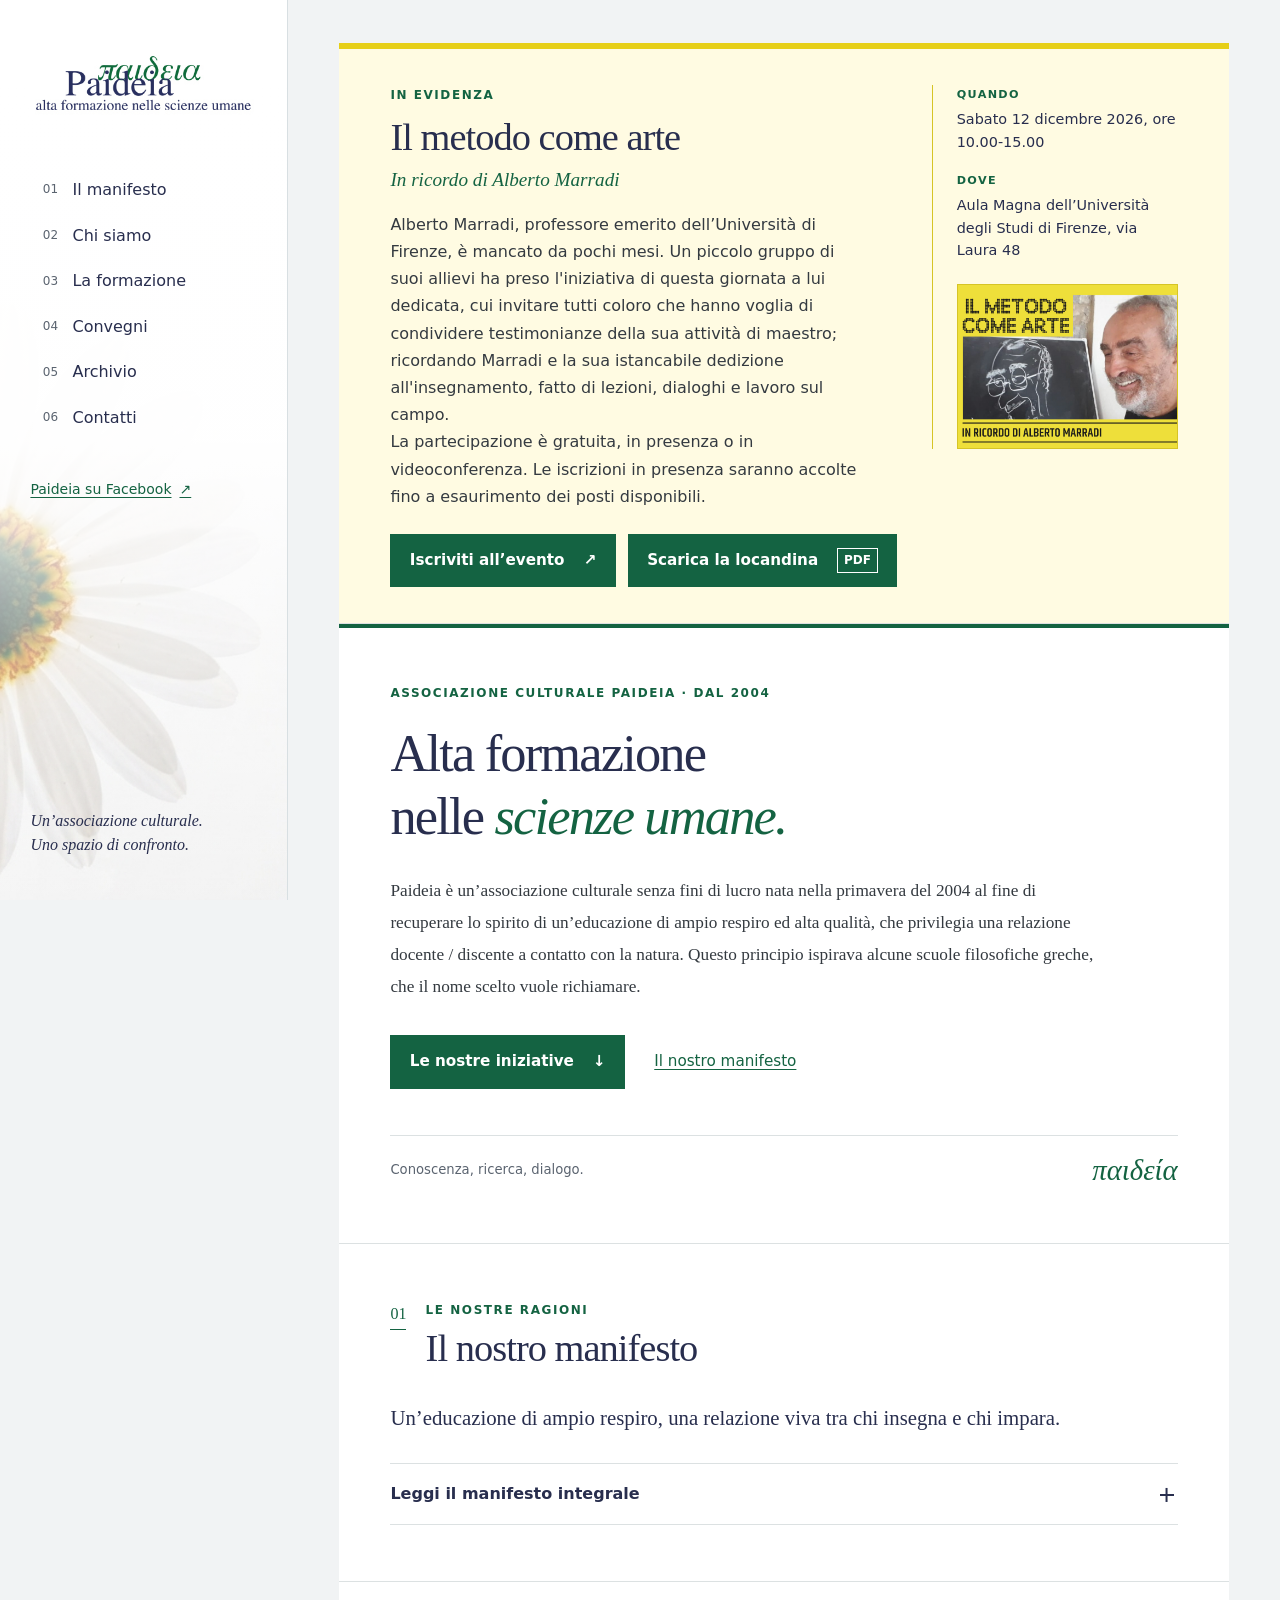
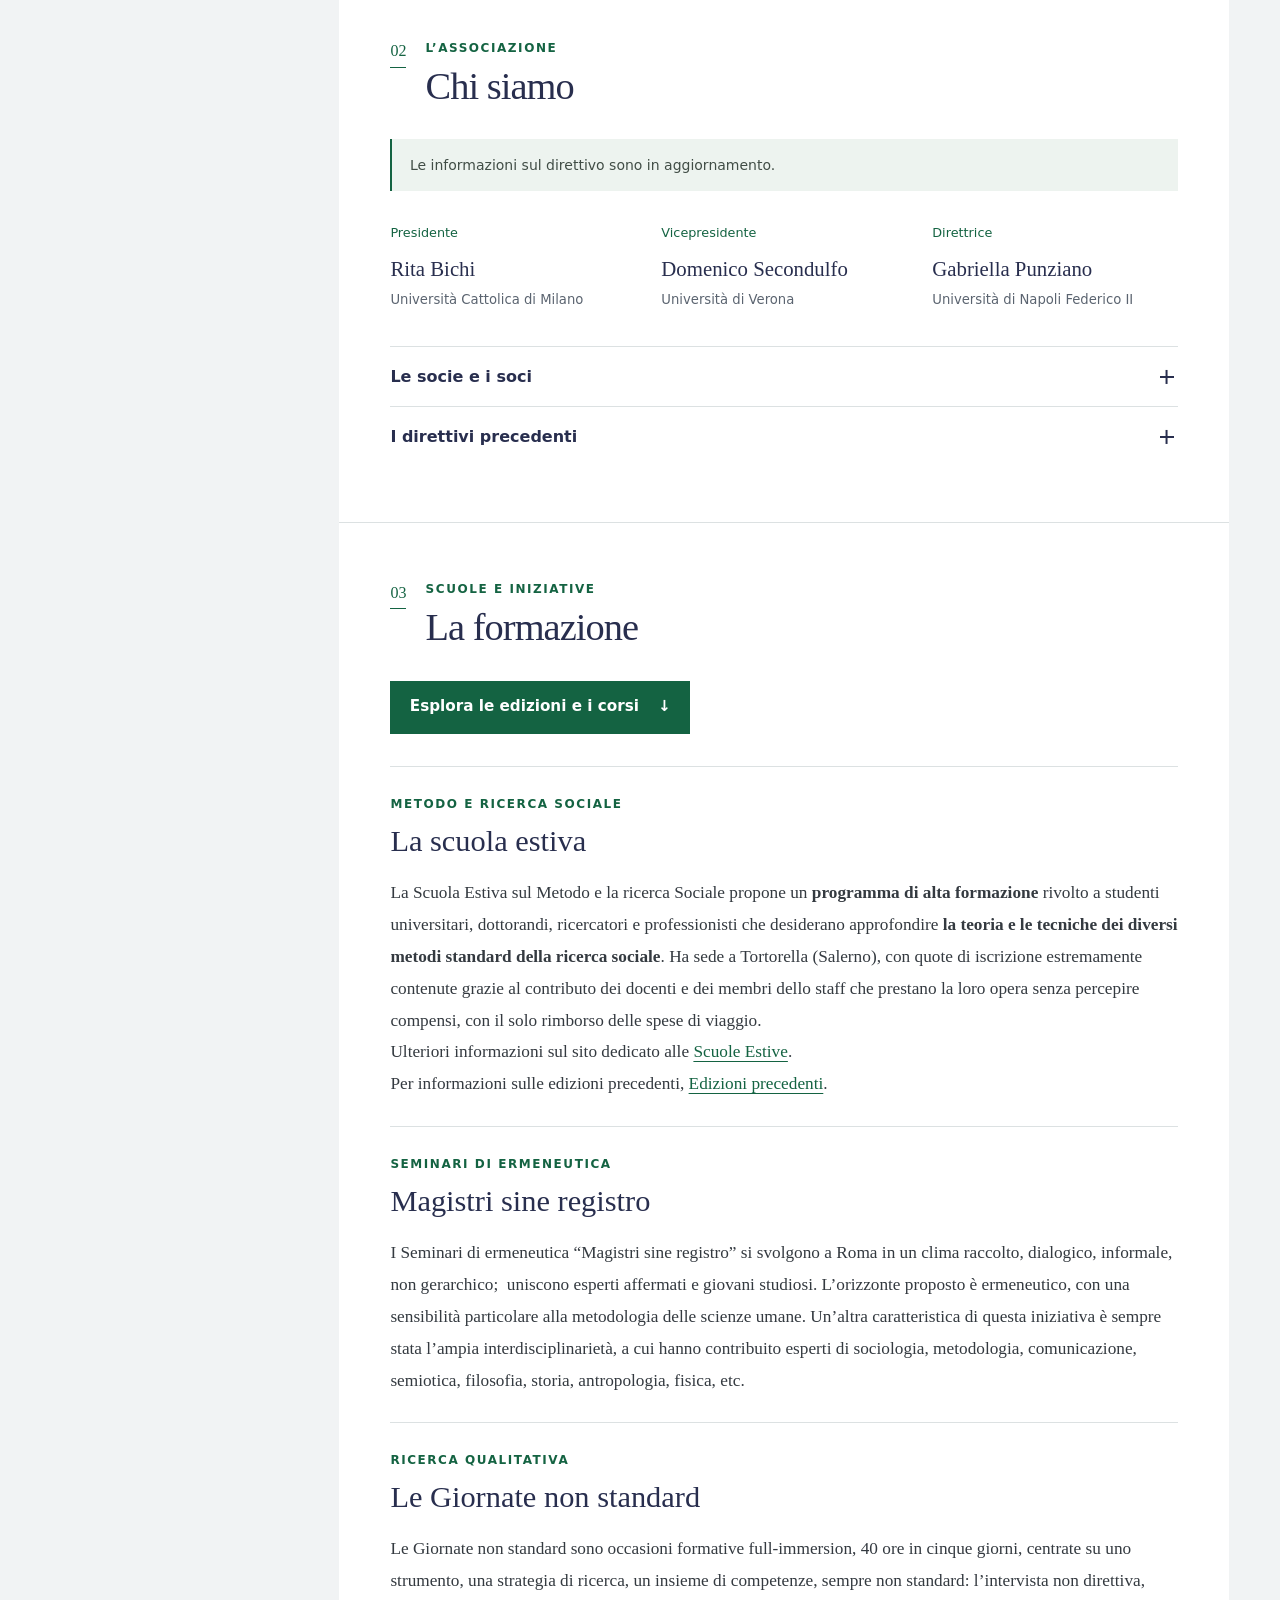
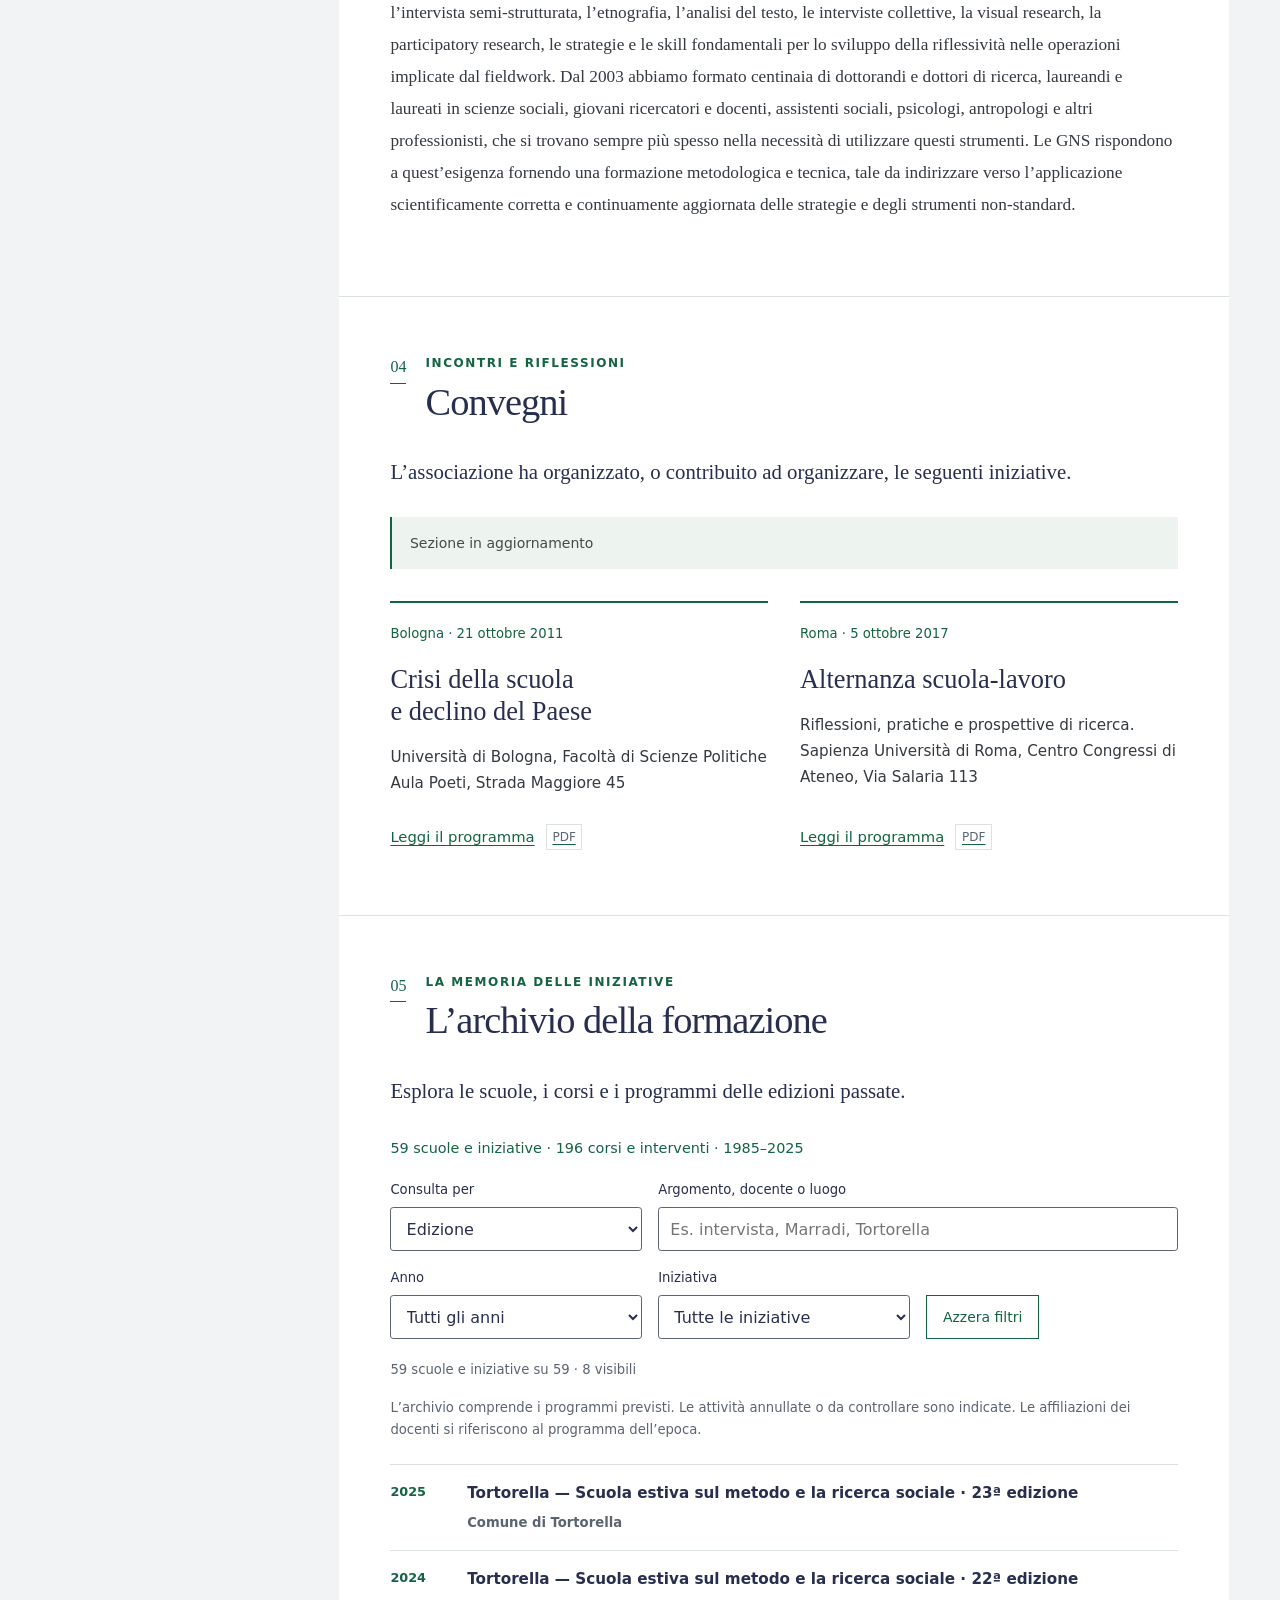
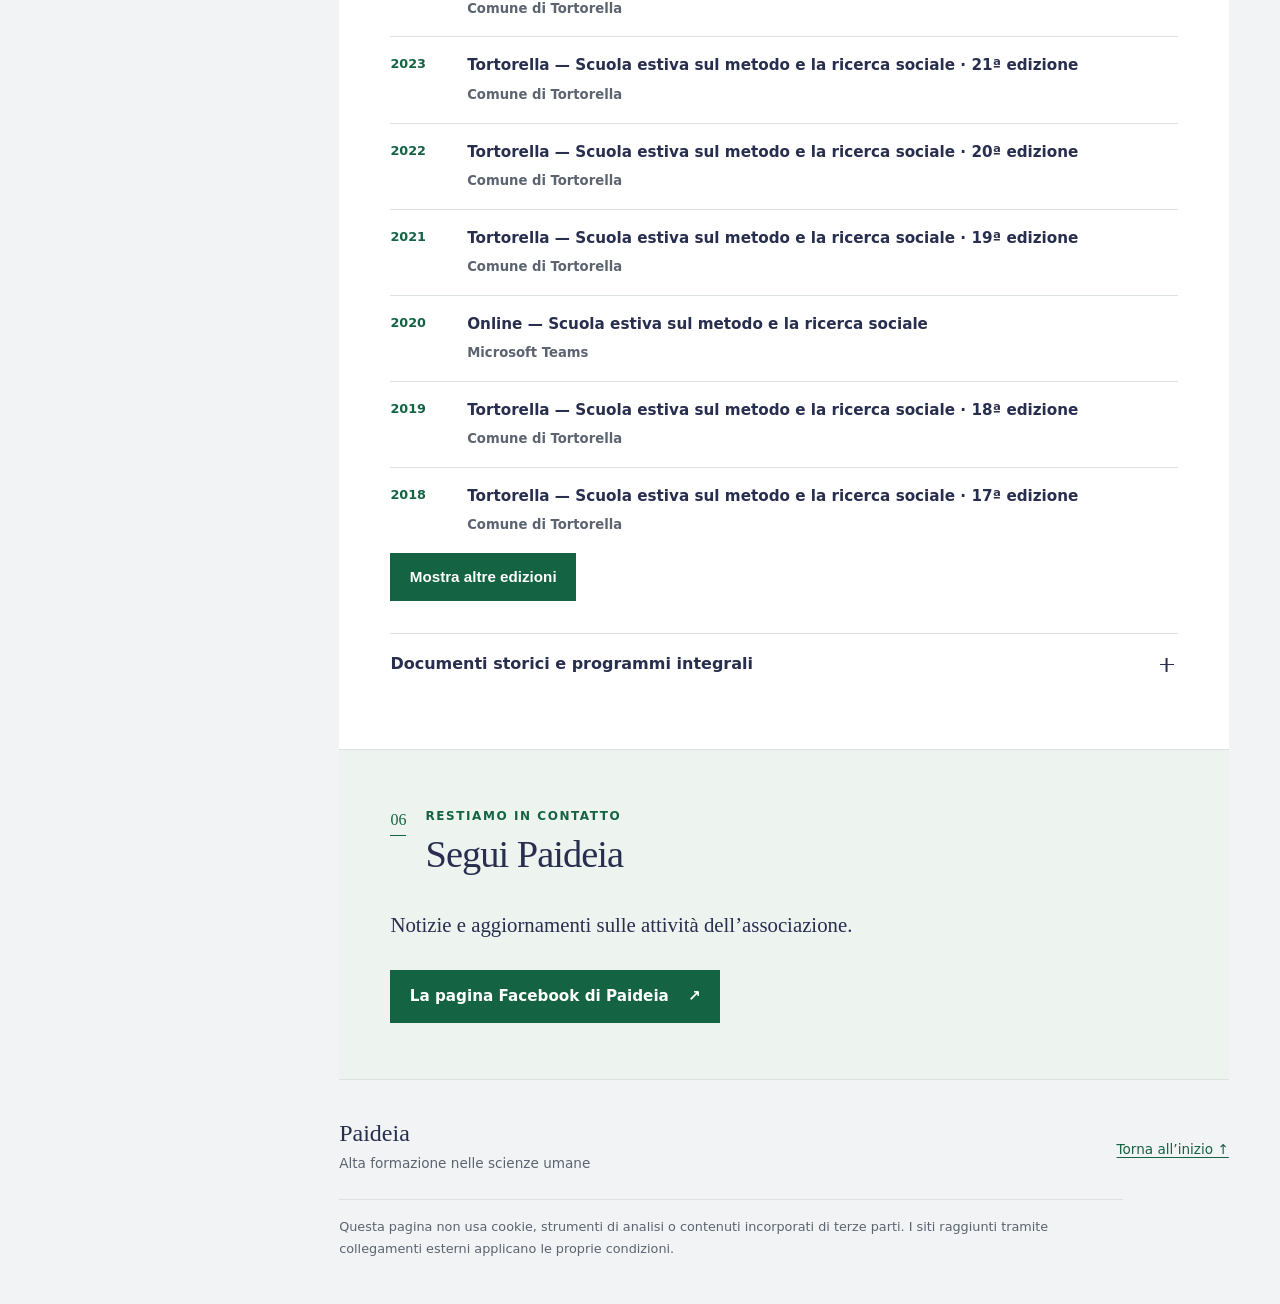
==== commit 03288cf6: "Add files via upload" ====
--- a/index.html
+++ b/index.html
@@ -104,30 +104,30 @@
       <button class="button button-secondary" type="button" id="catalogo-azzera">Azzera filtri</button>
     </div>
     <p class="catalog-results" id="catalogo-risultati" role="status">Le edizioni sono ordinate dalla più recente.</p>
-    <p class="catalog-note">L’archivio comprende i programmi previsti. Le attività annullate o da verificare sono indicate. Le affiliazioni dei docenti si riferiscono al programma dell’epoca.</p>
+    <p class="catalog-note">L’archivio comprende i programmi previsti. Le attività annullate o da controllare sono indicate. Le affiliazioni dei docenti si riferiscono al programma dell’epoca.</p>
     <p id="catalogo-nessuno" hidden>Nessun risultato. Prova a cambiare la ricerca o i filtri.</p>
-    <div class="catalog-list" id="catalogo-edizioni" data-catalog-panel="edizioni"><h3 class="sr-only">Scuole e iniziative per edizione</h3><details class="edition-entry" id="scuola-060" data-catalog-edition data-year="2025" data-category="Scuola estiva sul metodo e la ricerca sociale" data-search="Tortorella — Scuola estiva sul metodo e la ricerca sociale · 23ª edizione Approccio biografico. Fondamenti e tecniche. 1A Rita Bichi Paolo Montesperelli Tecniche di ricerca sociale per il mercato e l'impresa: dal customer insight alla soddisfazione del cliente 1B Pierpaolo Simonetti Dario Pellegrino Pratiche e metodi della Digital Public History 1C Marcello Ravveduto Enrica Salavatori Come condurre una web survey: dall’ impostazione del questionario all’analisi dei dati 2A Felice Addeo Giuseppe Michele Padricelli Analizzare la complessità in ambito sociale attraverso modeli di equazioni strutturali 2B Rosanna Cataldo Ciro C. De Falco L'uso dell'IA nell'analisi delle interviste in profondità 2C Fabrizio Martire Daniele Scarscelli">
+    <div class="catalog-list" id="catalogo-edizioni" data-catalog-panel="edizioni"><h3 class="sr-only">Scuole e iniziative per edizione</h3><details class="edition-entry" id="scuola-060" data-catalog-edition data-year="2025" data-category="Scuola estiva sul metodo e la ricerca sociale" data-search="Tortorella — Scuola estiva sul metodo e la ricerca sociale · 23ª edizione Approccio biografico. Fondamenti e tecniche. 1A Rita Bichi Paolo Montesperelli Tecniche di ricerca sociale per il mercato e l'impresa: dal customer insight alla soddisfazione del cliente 1B Pierpaolo Simonetti Dario Pellegrino Pratiche e metodi della Digital Public History 1C Marcello Ravveduto Enrica Salvatori Come condurre una web survey: dall’ impostazione del questionario all’analisi dei dati 2A Felice Addeo Giuseppe Michele Padricelli Analizzare la complessità in ambito sociale attraverso modeli di equazioni strutturali 2B Rosanna Cataldo Ciro C. De Falco L'uso dell'IA nell'analisi delle interviste in profondità 2C Fabrizio Martire Daniele Scarscelli">
       <summary><span class="entry-date">2025</span><span class="catalog-entry-title">Tortorella — Scuola estiva sul metodo e la ricerca sociale · 23ª edizione<span class="catalog-meta">Comune di Tortorella</span></span><span class="disclosure" aria-hidden="true"></span></summary>
       <div class="catalog-body">
-        <ul class="catalog-modules"><li><a href="#modulo-162">Approccio biografico. Fondamenti e tecniche.</a><span class="catalog-meta">Rita Bichi, Paolo Montesperelli · Settimana / opzione 1A</span></li><li><a href="#modulo-163">Tecniche di ricerca sociale per il mercato e l'impresa: dal customer insight alla soddisfazione del cliente</a><span class="catalog-meta">Pierpaolo Simonetti, Dario Pellegrino · Settimana / opzione 1B</span></li><li><a href="#modulo-164">Pratiche e metodi della Digital Public History</a><span class="catalog-status">Annullato</span><span class="catalog-meta">Marcello Ravveduto, Enrica Salavatori · Settimana / opzione 1C</span></li><li><a href="#modulo-165">Come condurre una web survey: dall’ impostazione del questionario all’analisi dei dati</a><span class="catalog-meta">Felice Addeo, Giuseppe Michele Padricelli · Settimana / opzione 2A</span></li><li><a href="#modulo-166">Analizzare la complessità in ambito sociale attraverso modeli di equazioni strutturali</a><span class="catalog-meta">Rosanna Cataldo, Ciro C. De Falco · Settimana / opzione 2B</span></li><li><a href="#modulo-167">L'uso dell'IA nell'analisi delle interviste in profondità</a><span class="catalog-meta">Fabrizio Martire, Daniele Scarscelli · Settimana / opzione 2C</span></li></ul>
-
-      </div></details>
-<details class="edition-entry" id="scuola-059" data-catalog-edition data-year="2024" data-category="Scuola estiva sul metodo e la ricerca sociale" data-search="Tortorella — Scuola estiva sul metodo e la ricerca sociale · 22ª edizione Tutti redigono questionari. Ma è davvero così facile? 1A Alberto Marradi Marco Di Gregorio AI generativa e analisi dei testi nella ricerca sociale 1B Maria Pia Di Buono Raffaele Manna Participatory research. Tecniche di ricerca e partecipazione 1C Giovanni Bertin Nicoletta Pavesi Michele Marzulli Sociologia Visuale 2A Francesco Sacchetti Luisa Stagi Fare Netnografia nella ricerca sociale 2B Felice Addeo Angela Delli Paoli Valentina D'Auria AI Generativa e analisi dei dati nella ricerca sociale 2C Ciro C. De Falco Suania Acampa">
+        <ul class="catalog-modules"><li><a href="#modulo-162">Approccio biografico. Fondamenti e tecniche.</a><span class="catalog-meta">Rita Bichi, Paolo Montesperelli · Settimana / opzione 1A</span></li><li><a href="#modulo-163">Tecniche di ricerca sociale per il mercato e l'impresa: dal customer insight alla soddisfazione del cliente</a><span class="catalog-meta">Pierpaolo Simonetti, Dario Pellegrino · Settimana / opzione 1B</span></li><li><a href="#modulo-164">Pratiche e metodi della Digital Public History</a><span class="catalog-status">Annullato</span><span class="catalog-meta">Marcello Ravveduto, Enrica Salvatori · Settimana / opzione 1C</span></li><li><a href="#modulo-165">Come condurre una web survey: dall’ impostazione del questionario all’analisi dei dati</a><span class="catalog-meta">Felice Addeo, Giuseppe Michele Padricelli · Settimana / opzione 2A</span></li><li><a href="#modulo-166">Analizzare la complessità in ambito sociale attraverso modeli di equazioni strutturali</a><span class="catalog-meta">Rosanna Cataldo, Ciro C. De Falco · Settimana / opzione 2B</span></li><li><a href="#modulo-167">L'uso dell'IA nell'analisi delle interviste in profondità</a><span class="catalog-meta">Fabrizio Martire, Daniele Scarscelli · Settimana / opzione 2C</span></li></ul>
+
+      </div></details>
+<details class="edition-entry" id="scuola-059" data-catalog-edition data-year="2024" data-category="Scuola estiva sul metodo e la ricerca sociale" data-search="Tortorella — Scuola estiva sul metodo e la ricerca sociale · 22ª edizione Tutti redigono questionari. Ma è davvero così facile? 1A Alberto Marradi Marco Di Gregorio AI generativa e analisi dei testi nella ricerca sociale 1B Maria Pia di Buono Raffaele Manna Participatory research. Tecniche di ricerca e partecipazione 1C Giovanni Bertin Nicoletta Pavesi Michele Marzulli Sociologia Visuale 2A Francesco Sacchetti Luisa Stagi Fare Netnografia nella ricerca sociale 2B Felice Addeo Angela Delli Paoli Valentina D'Auria AI Generativa e analisi dei dati nella ricerca sociale 2C Ciro C. De Falco Suania Acampa">
       <summary><span class="entry-date">2024</span><span class="catalog-entry-title">Tortorella — Scuola estiva sul metodo e la ricerca sociale · 22ª edizione<span class="catalog-meta">Comune di Tortorella</span></span><span class="disclosure" aria-hidden="true"></span></summary>
       <div class="catalog-body">
-        <ul class="catalog-modules"><li><a href="#modulo-156">Tutti redigono questionari. Ma è davvero così facile?</a><span class="catalog-meta">Alberto Marradi, Marco Di Gregorio · Settimana / opzione 1A</span></li><li><a href="#modulo-157">AI generativa e analisi dei testi nella ricerca sociale</a><span class="catalog-meta">Maria Pia Di Buono, Raffaele Manna · Settimana / opzione 1B</span></li><li><a href="#modulo-158">Participatory research. Tecniche di ricerca e partecipazione</a><span class="catalog-status">Da verificare</span><span class="catalog-meta">Giovanni Bertin, Nicoletta Pavesi, Michele Marzulli · Settimana / opzione 1C</span></li><li><a href="#modulo-159">Sociologia Visuale</a><span class="catalog-status">Da verificare</span><span class="catalog-meta">Francesco Sacchetti, Luisa Stagi · Settimana / opzione 2A</span></li><li><a href="#modulo-160">Fare Netnografia nella ricerca sociale</a><span class="catalog-meta">Felice Addeo, Angela Delli Paoli, Valentina D'Auria · Settimana / opzione 2B</span></li><li><a href="#modulo-161">AI Generativa e analisi dei dati nella ricerca sociale</a><span class="catalog-meta">Ciro C. De Falco, Suania Acampa · Settimana / opzione 2C</span></li></ul>
-
-      </div></details>
-<details class="edition-entry" id="scuola-058" data-catalog-edition data-year="2023" data-category="Scuola estiva sul metodo e la ricerca sociale" data-search="Tortorella — Scuola estiva sul metodo e la ricerca sociale · 21ª edizione Scelta degli indicatori e costruzione degli indici 1A Alberto Marradi Marco Di Gregorio Le vie della ricerca. Come impostare una ricerca: quale approccio, quale raccolta delle informazioni, quali esperienze esemplari 1B Paolo Montesperelli Fiorenzo Parziale Metodi creativi per la ricerca sociale 1C Micol Pizzolati Fare analisi statistica in ambiente open-source con jamovi/R. Corso avanzato 2A Renato Grimaldi Tania Parisi Text Mining &amp; Sentiment Analysis con Python 2B Maria Pia di Buono Raffaele Manna Mappare il sociale. Un'introduzione a QGIS e GEODA 2C Felice Addeo Ciro C. De Falco">
+        <ul class="catalog-modules"><li><a href="#modulo-156">Tutti redigono questionari. Ma è davvero così facile?</a><span class="catalog-meta">Alberto Marradi, Marco Di Gregorio · Settimana / opzione 1A</span></li><li><a href="#modulo-157">AI generativa e analisi dei testi nella ricerca sociale</a><span class="catalog-meta">Maria Pia di Buono, Raffaele Manna · Settimana / opzione 1B</span></li><li><a href="#modulo-158">Participatory research. Tecniche di ricerca e partecipazione</a><span class="catalog-status">Da controllare</span><span class="catalog-meta">Giovanni Bertin, Nicoletta Pavesi, Michele Marzulli · Settimana / opzione 1C</span></li><li><a href="#modulo-159">Sociologia Visuale</a><span class="catalog-status">Da controllare</span><span class="catalog-meta">Francesco Sacchetti, Luisa Stagi · Settimana / opzione 2A</span></li><li><a href="#modulo-160">Fare Netnografia nella ricerca sociale</a><span class="catalog-meta">Felice Addeo, Angela Delli Paoli, Valentina D'Auria · Settimana / opzione 2B</span></li><li><a href="#modulo-161">AI Generativa e analisi dei dati nella ricerca sociale</a><span class="catalog-meta">Ciro C. De Falco, Suania Acampa · Settimana / opzione 2C</span></li></ul>
+
+      </div></details>
+<details class="edition-entry" id="scuola-058" data-catalog-edition data-year="2023" data-category="Scuola estiva sul metodo e la ricerca sociale" data-search="Tortorella — Scuola estiva sul metodo e la ricerca sociale · 21ª edizione Scelta degli indicatori e costruzione degli indici 1A Alberto Marradi Marco Di Gregorio Le vie della ricerca. Come impostare una ricerca: quale approccio, quale raccolta delle informazioni, quali esperienze esemplari 1B Paolo Montesperelli Fiorenzo Parziale Metodi creativi per la ricerca sociale 1C Micol Pizzolati Fare analisi statistica in ambiente open source con jamovi/R. Corso avanzato 2A Renato Grimaldi Tania Parisi Text Mining &amp; Sentiment Analysis con Python 2B Maria Pia di Buono Raffaele Manna Mappare il sociale. Un'introduzione a QGIS e GEODA 2C Felice Addeo Ciro C. De Falco">
       <summary><span class="entry-date">2023</span><span class="catalog-entry-title">Tortorella — Scuola estiva sul metodo e la ricerca sociale · 21ª edizione<span class="catalog-meta">Comune di Tortorella</span></span><span class="disclosure" aria-hidden="true"></span></summary>
       <div class="catalog-body">
-        <ul class="catalog-modules"><li><a href="#modulo-150">Scelta degli indicatori e costruzione degli indici</a><span class="catalog-meta">Alberto Marradi, Marco Di Gregorio · Settimana / opzione 1A</span></li><li><a href="#modulo-151">Le vie della ricerca. Come impostare una ricerca: quale approccio, quale raccolta delle informazioni, quali esperienze esemplari</a><span class="catalog-meta">Paolo Montesperelli, Fiorenzo Parziale · Settimana / opzione 1B</span></li><li><a href="#modulo-152">Metodi creativi per la ricerca sociale</a><span class="catalog-meta">Micol Pizzolati · Settimana / opzione 1C</span></li><li><a href="#modulo-153">Fare analisi statistica in ambiente open-source con jamovi/R. Corso avanzato</a><span class="catalog-meta">Renato Grimaldi, Tania Parisi · Settimana / opzione 2A</span></li><li><a href="#modulo-154">Text Mining &amp; Sentiment Analysis con Python</a><span class="catalog-meta">Maria Pia di Buono, Raffaele Manna · Settimana / opzione 2B</span></li><li><a href="#modulo-155">Mappare il sociale. Un'introduzione a QGIS e GEODA</a><span class="catalog-meta">Felice Addeo, Ciro C. De Falco · Settimana / opzione 2C</span></li></ul>
-
-      </div></details>
-<details class="edition-entry" id="scuola-057" data-catalog-edition data-year="2022" data-category="Scuola estiva sul metodo e la ricerca sociale" data-search="Tortorella — Scuola estiva sul metodo e la ricerca sociale · 20ª edizione Tutti redigono questionari. Ma è davvero così facile? 1A Alberto Marradi Marco Di Gregorio Digital Methods. Come fare ricerca sociale con il digitale. 1B Felice Addeo Gabriella Punziano Sentiment analysis per le scienze sociali 1C Maria Pia Di Buono Gennaro Nolano Fare analisi statistica in ambiente open source con Jamovi 2A Renato Grimaldi Tania Parisi Analisi dei dati 4.0. L'analisi dei dati al tempo dei big data e dei computer analytics 2B Giovanni Di Franco Michele Santurro Analisi delle reti sociali 2C Fabrizio Martire Marco Palmieri">
+        <ul class="catalog-modules"><li><a href="#modulo-150">Scelta degli indicatori e costruzione degli indici</a><span class="catalog-meta">Alberto Marradi, Marco Di Gregorio · Settimana / opzione 1A</span></li><li><a href="#modulo-151">Le vie della ricerca. Come impostare una ricerca: quale approccio, quale raccolta delle informazioni, quali esperienze esemplari</a><span class="catalog-meta">Paolo Montesperelli, Fiorenzo Parziale · Settimana / opzione 1B</span></li><li><a href="#modulo-152">Metodi creativi per la ricerca sociale</a><span class="catalog-meta">Micol Pizzolati · Settimana / opzione 1C</span></li><li><a href="#modulo-153">Fare analisi statistica in ambiente open source con jamovi/R. Corso avanzato</a><span class="catalog-meta">Renato Grimaldi, Tania Parisi · Settimana / opzione 2A</span></li><li><a href="#modulo-154">Text Mining &amp; Sentiment Analysis con Python</a><span class="catalog-meta">Maria Pia di Buono, Raffaele Manna · Settimana / opzione 2B</span></li><li><a href="#modulo-155">Mappare il sociale. Un'introduzione a QGIS e GEODA</a><span class="catalog-meta">Felice Addeo, Ciro C. De Falco · Settimana / opzione 2C</span></li></ul>
+
+      </div></details>
+<details class="edition-entry" id="scuola-057" data-catalog-edition data-year="2022" data-category="Scuola estiva sul metodo e la ricerca sociale" data-search="Tortorella — Scuola estiva sul metodo e la ricerca sociale · 20ª edizione Tutti redigono questionari. Ma è davvero così facile? 1A Alberto Marradi Marco Di Gregorio Digital Methods. Come fare ricerca sociale con il digitale. 1B Felice Addeo Gabriella Punziano Sentiment analysis per le scienze sociali 1C Maria Pia di Buono Gennaro Nolano Fare analisi statistica in ambiente open source con jamovi 2A Renato Grimaldi Tania Parisi Analisi dei dati 4.0. L'analisi dei dati al tempo dei big data e dei computer analytics 2B Giovanni Di Franco Michele Santurro Analisi delle reti sociali 2C Fabrizio Martire Marco Palmieri">
       <summary><span class="entry-date">2022</span><span class="catalog-entry-title">Tortorella — Scuola estiva sul metodo e la ricerca sociale · 20ª edizione<span class="catalog-meta">Comune di Tortorella</span></span><span class="disclosure" aria-hidden="true"></span></summary>
       <div class="catalog-body">
-        <ul class="catalog-modules"><li><a href="#modulo-144">Tutti redigono questionari. Ma è davvero così facile?</a><span class="catalog-meta">Alberto Marradi, Marco Di Gregorio · Settimana / opzione 1A</span></li><li><a href="#modulo-145">Digital Methods. Come fare ricerca sociale con il digitale.</a><span class="catalog-meta">Felice Addeo, Gabriella Punziano · Settimana / opzione 1B</span></li><li><a href="#modulo-146">Sentiment analysis per le scienze sociali</a><span class="catalog-meta">Maria Pia Di Buono, Gennaro Nolano · Settimana / opzione 1C</span></li><li><a href="#modulo-147">Fare analisi statistica in ambiente open source con Jamovi</a><span class="catalog-meta">Renato Grimaldi, Tania Parisi · Settimana / opzione 2A</span></li><li><a href="#modulo-148">Analisi dei dati 4.0. L'analisi dei dati al tempo dei big data e dei computer analytics</a><span class="catalog-meta">Giovanni Di Franco, Michele Santurro · Settimana / opzione 2B</span></li><li><a href="#modulo-149">Analisi delle reti sociali</a><span class="catalog-meta">Fabrizio Martire, Marco Palmieri · Settimana / opzione 2C</span></li></ul>
+        <ul class="catalog-modules"><li><a href="#modulo-144">Tutti redigono questionari. Ma è davvero così facile?</a><span class="catalog-meta">Alberto Marradi, Marco Di Gregorio · Settimana / opzione 1A</span></li><li><a href="#modulo-145">Digital Methods. Come fare ricerca sociale con il digitale.</a><span class="catalog-meta">Felice Addeo, Gabriella Punziano · Settimana / opzione 1B</span></li><li><a href="#modulo-146">Sentiment analysis per le scienze sociali</a><span class="catalog-meta">Maria Pia di Buono, Gennaro Nolano · Settimana / opzione 1C</span></li><li><a href="#modulo-147">Fare analisi statistica in ambiente open source con jamovi</a><span class="catalog-meta">Renato Grimaldi, Tania Parisi · Settimana / opzione 2A</span></li><li><a href="#modulo-148">Analisi dei dati 4.0. L'analisi dei dati al tempo dei big data e dei computer analytics</a><span class="catalog-meta">Giovanni Di Franco, Michele Santurro · Settimana / opzione 2B</span></li><li><a href="#modulo-149">Analisi delle reti sociali</a><span class="catalog-meta">Fabrizio Martire, Marco Palmieri · Settimana / opzione 2C</span></li></ul>
 
       </div></details>
 <details class="edition-entry" id="scuola-056" data-catalog-edition data-year="2021" data-category="Scuola estiva sul metodo e la ricerca sociale" data-search="Tortorella — Scuola estiva sul metodo e la ricerca sociale · 19ª edizione Scelta degli indicatori e costruzione degli indici A Alberto Marradi Marco Di Gregorio Fare web survey: ambiti, metodo ed esperienza B Gabriella Fazzi Giulio Vidotto Fonda Analisi multivariata de dati co SPSS C Felice Addeo Gabriella Punziano">
@@ -172,10 +172,10 @@
         <ul class="catalog-modules"><li><a href="#modulo-120">Introduzione all'analisi fattoriale con SPSS</a><span class="catalog-meta">Gabriella Punziano · Settimana / opzione 1A</span></li><li><a href="#modulo-121">Introduzione all’analisi multilivello</a><span class="catalog-meta">Gian Maria Bottoni · Settimana / opzione 1C</span></li><li><a href="#modulo-122">Introduzione all'analisi dei dati con SPSS</a><span class="catalog-meta">Gabriella Punziano · Settimana / opzione 2A</span></li><li><a href="#modulo-123">Strumenti per analizzare i dati di una ricerca</a><span class="catalog-meta">Alberto Marradi · Settimana / opzione 2A</span></li><li><a href="#modulo-124">Analisi multivariata dei dati con SPSS</a><span class="catalog-meta">Felice Addeo · Settimana / opzione 2B</span></li><li><a href="#modulo-125">Fare ricerca etnografica online: la netnografia</a><span class="catalog-meta">Maria Esposito · Settimana / opzione 2C</span></li></ul>
 
       </div></details>
-<details class="edition-entry" id="scuola-048" data-catalog-edition data-year="2015" data-category="Scuola estiva sul metodo e la ricerca sociale" data-search="Giffoni — Scuola estiva sul metodo e la ricerca sociale · 12ª edizione Come si analizza un le tri-nazionale di un ricerca bi-alternativa 1A Alberto Marradi Scaling. Come rilevare atteggiamenti e valori delle persone? 1B Amalia Caputo Fiorenzo Parziale L’analisi multivariata delle variabili categoriali: i modelli di regressione logistica 2A Felice Addeo I modelli di equazioni strutturali in sociologia e in economia 2B Giovanni Di Franco Marco Rossi Per non costruire il questionario alla cieca: la mappa dei concetti 2C Alberto Marradi Quello che volevate sapere sul questionario e nessuno vi ha detto finora 2C Claudio Bezzi Fare etnografia con Internet 2D Maria Esposito Fare ricerca sociale in Rete 2D Renato Grimaldi">
+<details class="edition-entry" id="scuola-048" data-catalog-edition data-year="2015" data-category="Scuola estiva sul metodo e la ricerca sociale" data-search="Giffoni — Scuola estiva sul metodo e la ricerca sociale · 12ª edizione Come si analizza un file tri-nazionale di una ricerca bi-alternativa 1A Alberto Marradi Scaling. Come rilevare atteggiamenti e valori delle persone? 1B Amalia Caputo Fiorenzo Parziale L’analisi multivariata delle variabili categoriali: i modelli di regressione logistica 2A Felice Addeo I modelli di equazioni strutturali in sociologia e in economia 2B Giovanni Di Franco Marco Rossi Per non costruire il questionario alla cieca: la mappa dei concetti 2C Alberto Marradi Quello che volevate sapere sul questionario e nessuno vi ha detto finora 2C Claudio Bezzi Fare etnografia con Internet 2D Maria Esposito Fare ricerca sociale in Rete 2D Renato Grimaldi">
       <summary><span class="entry-date">2015</span><span class="catalog-entry-title">Giffoni — Scuola estiva sul metodo e la ricerca sociale · 12ª edizione<span class="catalog-meta">Borgo Terravecchia</span></span><span class="disclosure" aria-hidden="true"></span></summary>
       <div class="catalog-body"><p class="catalog-meta">Edizione su due sedi.</p>
-        <ul class="catalog-modules"><li><a href="#modulo-088">Come si analizza un le tri-nazionale di un ricerca bi-alternativa</a><span class="catalog-meta">Alberto Marradi · Settimana / opzione 1A</span></li><li><a href="#modulo-089">Scaling. Come rilevare atteggiamenti e valori delle persone?</a><span class="catalog-meta">Amalia Caputo, Fiorenzo Parziale · Settimana / opzione 1B</span></li><li><a href="#modulo-090">L’analisi multivariata delle variabili categoriali: i modelli di regressione logistica</a><span class="catalog-meta">Felice Addeo · Settimana / opzione 2A</span></li><li><a href="#modulo-091">I modelli di equazioni strutturali in sociologia e in economia</a><span class="catalog-meta">Giovanni Di Franco, Marco Rossi · Settimana / opzione 2B</span></li><li><a href="#modulo-092">Per non costruire il questionario alla cieca: la mappa dei concetti</a><span class="catalog-meta">Alberto Marradi · Settimana / opzione 2C</span></li><li><a href="#modulo-093">Quello che volevate sapere sul questionario e nessuno vi ha detto finora</a><span class="catalog-meta">Claudio Bezzi · Settimana / opzione 2C</span></li><li><a href="#modulo-094">Fare etnografia con Internet</a><span class="catalog-meta">Maria Esposito · Settimana / opzione 2D</span></li><li><a href="#modulo-095">Fare ricerca sociale in Rete</a><span class="catalog-meta">Renato Grimaldi · Settimana / opzione 2D</span></li></ul>
+        <ul class="catalog-modules"><li><a href="#modulo-088">Come si analizza un file tri-nazionale di una ricerca bi-alternativa</a><span class="catalog-meta">Alberto Marradi · Settimana / opzione 1A</span></li><li><a href="#modulo-089">Scaling. Come rilevare atteggiamenti e valori delle persone?</a><span class="catalog-meta">Amalia Caputo, Fiorenzo Parziale · Settimana / opzione 1B</span></li><li><a href="#modulo-090">L’analisi multivariata delle variabili categoriali: i modelli di regressione logistica</a><span class="catalog-meta">Felice Addeo · Settimana / opzione 2A</span></li><li><a href="#modulo-091">I modelli di equazioni strutturali in sociologia e in economia</a><span class="catalog-meta">Giovanni Di Franco, Marco Rossi · Settimana / opzione 2B</span></li><li><a href="#modulo-092">Per non costruire il questionario alla cieca: la mappa dei concetti</a><span class="catalog-meta">Alberto Marradi · Settimana / opzione 2C</span></li><li><a href="#modulo-093">Quello che volevate sapere sul questionario e nessuno vi ha detto finora</a><span class="catalog-meta">Claudio Bezzi · Settimana / opzione 2C</span></li><li><a href="#modulo-094">Fare etnografia con Internet</a><span class="catalog-meta">Maria Esposito · Settimana / opzione 2D</span></li><li><a href="#modulo-095">Fare ricerca sociale in Rete</a><span class="catalog-meta">Renato Grimaldi · Settimana / opzione 2D</span></li></ul>
 
       </div></details>
 <details class="edition-entry" id="scuola-049" data-catalog-edition data-year="2015" data-category="Scuola estiva sul metodo e la ricerca sociale" data-search="Tortorella — Scuola estiva sul metodo e la ricerca sociale · 13ª edizione">
@@ -196,10 +196,10 @@
         <ul class="catalog-modules"><li><a href="#modulo-080">Usiamo la rete anche per la ricerca sociale</a><span class="catalog-meta">Renato Grimaldi</span></li><li><a href="#modulo-081">Un metodo di ricerca che fonde i vantaggi del “qualitativo” e del “quantitativo”: le storie</a><span class="catalog-meta">Alberto Marradi</span></li><li><a href="#modulo-082">Correlazione e regressione con SPSS</a><span class="catalog-meta">Felice Addeo, Paolo Diana</span></li><li><a href="#modulo-083">Affrontare la complessità nella valutazione delle politiche pubbliche: approcci “meso” e tecniche non standard</a><span class="catalog-meta">Mita Marra, Claudio Bezzi</span></li><li><a href="#modulo-084">Analisi delle componenti principali</a><span class="catalog-meta">Giovanni Di Franco</span></li></ul>
 
       </div></details>
-<details class="edition-entry" id="scuola-045" data-catalog-edition data-year="2012" data-category="Scuola estiva sul metodo e la ricerca sociale" data-search="Giffoni — Scuola estiva sul metodo e la ricerca sociale · 9ª edizione La cosa più difficile: scegliere indicatori e combinarli in indici Alberto Marradi Analisi mono e bivariata dei dati: vari softwares a confronto Felice Addeo Paolo Diana Parziale Analisi multivariata dei dati con softwares statistici Giovanni Di Franco">
+<details class="edition-entry" id="scuola-045" data-catalog-edition data-year="2012" data-category="Scuola estiva sul metodo e la ricerca sociale" data-search="Giffoni — Scuola estiva sul metodo e la ricerca sociale · 9ª edizione La cosa più difficile: scegliere indicatori e combinarli in indici Alberto Marradi Analisi mono e bivariata dei dati: vari software a confronto Felice Addeo Paolo Diana Fiorenzo Parziale Analisi multivariata dei dati con software statistici Giovanni Di Franco">
       <summary><span class="entry-date">2012</span><span class="catalog-entry-title">Giffoni — Scuola estiva sul metodo e la ricerca sociale · 9ª edizione<span class="catalog-meta">Borgo Terravecchia</span></span><span class="disclosure" aria-hidden="true"></span></summary>
       <div class="catalog-body">
-        <ul class="catalog-modules"><li><a href="#modulo-077">La cosa più difficile: scegliere indicatori e combinarli in indici</a><span class="catalog-meta">Alberto Marradi</span></li><li><a href="#modulo-078">Analisi mono e bivariata dei dati: vari softwares a confronto</a><span class="catalog-meta">Felice Addeo, Paolo Diana, Parziale</span></li><li><a href="#modulo-079">Analisi multivariata dei dati con softwares statistici</a><span class="catalog-meta">Giovanni Di Franco</span></li></ul>
+        <ul class="catalog-modules"><li><a href="#modulo-077">La cosa più difficile: scegliere indicatori e combinarli in indici</a><span class="catalog-meta">Alberto Marradi</span></li><li><a href="#modulo-078">Analisi mono e bivariata dei dati: vari software a confronto</a><span class="catalog-meta">Felice Addeo, Paolo Diana, Fiorenzo Parziale</span></li><li><a href="#modulo-079">Analisi multivariata dei dati con software statistici</a><span class="catalog-meta">Giovanni Di Franco</span></li></ul>
 
       </div></details>
 <details class="edition-entry" id="scuola-044" data-catalog-edition data-year="2011" data-category="Scuola estiva sul metodo e la ricerca sociale" data-search="Giffoni — Scuola estiva sul metodo e la ricerca sociale · 8ª edizione Tabelle da studiare, tabelle da buttare. Come costruire una tabella che valga la pena di analizzare Alberto Marradi Introduzione alla valutazione: metodo e applicazioni Claudio Bezzi Alberto Vergani Teoria e pratica del campionamento nelle scienze umane Giovanni Di Franco">
@@ -226,10 +226,10 @@
         <ul class="catalog-modules"><li><a href="#modulo-062">Come redigere un questionario standardizzato, facilitando il rapporto con gli intervistati e rendendo più efficace l’analisi dei dati</a><span class="catalog-meta">Alberto Marradi</span></li><li><a href="#modulo-063">Il ruolo degli intervistatori nella somministrazione dei questionari</a><span class="catalog-meta">Rita Bichi</span></li><li><a href="#modulo-064">Analisi dei reticoli</a><span class="catalog-meta">Antonio Chiesi</span></li><li><a href="#modulo-065">La porta di accesso all’analisi multivariata: tre variabili</a><span class="catalog-meta">Giovanni Di Franco</span></li></ul>
         <div class="catalog-actions"><a href="#quinta-scuola-estiva-sul-metodo-e-la-ricerca-sociale">Programma storico dell’edizione</a></div>
       </div></details>
-<details class="edition-entry" id="scuola-041" data-catalog-edition data-year="2008" data-category="Scuola estiva di teoria e metodologia sociologica" data-search="Oliveri — Scuola estiva di teoria e metodologia sociologica · 10ª edizione Graziella Priulla Santo Di Nuovo I concetti sensibilizzanti Rosalba Perrotta Due secoli di questionario M. Concetta Pitrone Rita Pavsic">
-      <summary><span class="entry-date">2008</span><span class="catalog-entry-title">Oliveri — Scuola estiva di teoria e metodologia sociologica · 10ª edizione<span class="catalog-status">Da verificare</span><span class="catalog-meta">Residence La Tonnara e spiaggia di Oliveri</span></span><span class="disclosure" aria-hidden="true"></span></summary>
-      <div class="catalog-body">
-        <ul class="catalog-modules"><li><a href="#modulo-098">Intervento senza titolo registrato</a><span class="catalog-status">Da verificare</span><span class="catalog-meta">Graziella Priulla</span></li><li><a href="#modulo-099">Intervento senza titolo registrato</a><span class="catalog-status">Da verificare</span><span class="catalog-meta">Santo Di Nuovo</span></li><li><a href="#modulo-100">I concetti sensibilizzanti</a><span class="catalog-status">Da verificare</span><span class="catalog-meta">Rosalba Perrotta</span></li><li><a href="#modulo-101">Due secoli di questionario</a><span class="catalog-status">Da verificare</span><span class="catalog-meta">M. Concetta Pitrone</span></li><li><a href="#modulo-102">Intervento senza titolo registrato</a><span class="catalog-status">Da verificare</span><span class="catalog-meta">Rita Pavsic</span></li></ul>
+<details class="edition-entry" id="scuola-041" data-catalog-edition data-year="2008" data-category="Scuola estiva di teoria e metodologia sociologica" data-search="Oliveri — Scuola estiva di teoria e metodologia sociologica · 10ª edizione Graziella Priulla Santo Di Nuovo I concetti sensibilizzanti Rosalba Perrotta Due secoli di questionario Maria Concetta Pitrone Rita Pavsic">
+      <summary><span class="entry-date">2008</span><span class="catalog-entry-title">Oliveri — Scuola estiva di teoria e metodologia sociologica · 10ª edizione<span class="catalog-status">Da controllare</span><span class="catalog-meta">Residence La Tonnara e spiaggia di Oliveri</span></span><span class="disclosure" aria-hidden="true"></span></summary>
+      <div class="catalog-body">
+        <ul class="catalog-modules"><li><a href="#modulo-098">Intervento senza titolo registrato</a><span class="catalog-status">Da controllare</span><span class="catalog-meta">Graziella Priulla</span></li><li><a href="#modulo-099">Intervento senza titolo registrato</a><span class="catalog-status">Da controllare</span><span class="catalog-meta">Santo Di Nuovo</span></li><li><a href="#modulo-100">I concetti sensibilizzanti</a><span class="catalog-status">Da controllare</span><span class="catalog-meta">Rosalba Perrotta</span></li><li><a href="#modulo-101">Due secoli di questionario</a><span class="catalog-status">Da controllare</span><span class="catalog-meta">Maria Concetta Pitrone</span></li><li><a href="#modulo-102">Intervento senza titolo registrato</a><span class="catalog-status">Da controllare</span><span class="catalog-meta">Rita Pavsic</span></li></ul>
 
       </div></details>
 <details class="edition-entry" id="scuola-038" data-catalog-edition data-year="2007" data-category="Scuola estiva sul metodo e la ricerca sociale" data-search="Giffoni — Scuola estiva sul metodo e la ricerca sociale · 4ª edizione Come trarre da un’intervista ermeneutica dati per una matrice Paolo Montesperelli E ora che ho scelto gli indicatori, come lo costruisco questo benedetto indice? Alberto Marradi Analisi delle corrispondenze multiple Giovanni Di Franco">
@@ -239,15 +239,15 @@
         <div class="catalog-actions"><a href="#quarta-scuola-estiva-sul-metodo-e-la-ricerca-sociale">Programma storico dell’edizione</a></div>
       </div></details>
 <details class="edition-entry" id="scuola-039" data-catalog-edition data-year="2007" data-category="Scuola estiva di teoria e metodologia sociologica" data-search="Viterbo — Scuola estiva di teoria e metodologia sociologica · 9ª edizione">
-      <summary><span class="entry-date">2007</span><span class="catalog-entry-title">Viterbo — Scuola estiva di teoria e metodologia sociologica · 9ª edizione<span class="catalog-status">Da verificare</span><span class="catalog-meta">Seminario Santa Maria della Quercia e parco Villa Lante</span></span><span class="disclosure" aria-hidden="true"></span></summary>
+      <summary><span class="entry-date">2007</span><span class="catalog-entry-title">Viterbo — Scuola estiva di teoria e metodologia sociologica · 9ª edizione<span class="catalog-status">Da controllare</span><span class="catalog-meta">Seminario Santa Maria della Quercia e parco Villa Lante</span></span><span class="disclosure" aria-hidden="true"></span></summary>
       <div class="catalog-body">
         <p class="catalog-meta">Il dettaglio dei moduli non è disponibile.</p>
 
       </div></details>
 <details class="edition-entry" id="scuola-035" data-catalog-edition data-year="2006" data-category="Scuola estiva di teoria e metodologia sociologica" data-search="Calabria — Scuola estiva di teoria e metodologia sociologica · 8ª edizione L’accelerazione del tempo Carmen Leccardi La trasformazione della memoria e dell’esperienza Paolo Jedlowski Clientelismo e mezzogiorno Piero Fantozzi Ripensare il genere Donatella Barazzetti Leonardo Cannavò">
-      <summary><span class="entry-date">2006</span><span class="catalog-entry-title">Calabria — Scuola estiva di teoria e metodologia sociologica · 8ª edizione<span class="catalog-status">Da verificare</span><span class="catalog-meta">Calabria</span></span><span class="disclosure" aria-hidden="true"></span></summary>
-      <div class="catalog-body">
-        <ul class="catalog-modules"><li><a href="#modulo-002">L’accelerazione del tempo</a><span class="catalog-status">Da verificare</span><span class="catalog-meta">Carmen Leccardi</span></li><li><a href="#modulo-003">La trasformazione della memoria e dell’esperienza</a><span class="catalog-status">Da verificare</span><span class="catalog-meta">Paolo Jedlowski</span></li><li><a href="#modulo-004">Clientelismo e mezzogiorno</a><span class="catalog-status">Da verificare</span><span class="catalog-meta">Piero Fantozzi</span></li><li><a href="#modulo-005">Ripensare il genere</a><span class="catalog-status">Da verificare</span><span class="catalog-meta">Donatella Barazzetti</span></li><li><a href="#modulo-006">Intervento senza titolo registrato</a><span class="catalog-status">Da verificare</span><span class="catalog-meta">Leonardo Cannavò</span></li></ul>
+      <summary><span class="entry-date">2006</span><span class="catalog-entry-title">Calabria — Scuola estiva di teoria e metodologia sociologica · 8ª edizione<span class="catalog-status">Da controllare</span><span class="catalog-meta">Calabria</span></span><span class="disclosure" aria-hidden="true"></span></summary>
+      <div class="catalog-body">
+        <ul class="catalog-modules"><li><a href="#modulo-002">L’accelerazione del tempo</a><span class="catalog-status">Da controllare</span><span class="catalog-meta">Carmen Leccardi</span></li><li><a href="#modulo-003">La trasformazione della memoria e dell’esperienza</a><span class="catalog-status">Da controllare</span><span class="catalog-meta">Paolo Jedlowski</span></li><li><a href="#modulo-004">Clientelismo e mezzogiorno</a><span class="catalog-status">Da controllare</span><span class="catalog-meta">Piero Fantozzi</span></li><li><a href="#modulo-005">Ripensare il genere</a><span class="catalog-status">Da controllare</span><span class="catalog-meta">Donatella Barazzetti</span></li><li><a href="#modulo-006">Intervento senza titolo registrato</a><span class="catalog-status">Da controllare</span><span class="catalog-meta">Leonardo Cannavò</span></li></ul>
 
       </div></details>
 <details class="edition-entry" id="scuola-036" data-catalog-edition data-year="2006" data-category="Scuola estiva sul metodo e la ricerca sociale" data-search="Giffoni — Scuola estiva sul metodo e la ricerca sociale · 3ª edizione Regressione lineare e regressione logistica Piergiorgio Corbetta Usare la rete per la ricerca sociale Renato Grimaldi Casuale e rappresentativo: ma che vuole dire? Realtà e finzione nelle procedure di campionamento Alberto Marradi Un ibrido vincente: il campionamento ecologico Giovanni Di Franco">
@@ -271,13 +271,13 @@
 <details class="edition-entry" id="scuola-034" data-catalog-edition data-year="2005" data-category="Scuola estiva di teoria e metodologia sociologica" data-search="Viterbo — Scuola estiva di teoria e metodologia sociologica · 7ª edizione Pregi e limiti della sociologia visuale Francesco Mattioli">
       <summary><span class="entry-date">2005</span><span class="catalog-entry-title">Viterbo — Scuola estiva di teoria e metodologia sociologica · 7ª edizione<span class="catalog-meta">Seminario Santa Maria della Quercia e parco Villa Lante</span></span><span class="disclosure" aria-hidden="true"></span></summary>
       <div class="catalog-body">
-        <ul class="catalog-modules"><li><a href="#modulo-192">Pregi e limiti della sociologia visuale</a><span class="catalog-status">Da verificare</span><span class="catalog-meta">Francesco Mattioli</span></li></ul>
-
-      </div></details>
-<details class="edition-entry" id="scuola-032" data-catalog-edition data-year="2004" data-category="Scuola estiva di teoria e metodologia sociologica" data-search="Vietri — Scuola estiva di teoria e metodologia sociologica · 6ª edizione Capitale sociale e analisi di rete; un rompicapo metodologico Enrica Amaturo Sociologie del mondo globale Vittorio Cotesta Ricostruendo la logica interna delle narrazioni M. Carmela Agodi HyperPolitics: la costruzione dei concetti nell’era di internet Mauro Calise La tradizione sociologica a Salerno Salvatore Casillo La carenza di riferimenti teorici nell’attuale ricerca sociologica Gerardo Ragone Cosa ci facciamo con queste benedette interviste ermeneutiche una volta che le abbiamo registrate? Paolo Montesperelli la scuola di Chicago Raffele Rauty Etnocentrismo, relativismo, Etnocentrismo critico Amalia Signorelli Facciamo il punto sull’immigrazione Enrico Pugliese">
+        <ul class="catalog-modules"><li><a href="#modulo-192">Pregi e limiti della sociologia visuale</a><span class="catalog-status">Da controllare</span><span class="catalog-meta">Francesco Mattioli</span></li></ul>
+
+      </div></details>
+<details class="edition-entry" id="scuola-032" data-catalog-edition data-year="2004" data-category="Scuola estiva di teoria e metodologia sociologica" data-search="Vietri — Scuola estiva di teoria e metodologia sociologica · 6ª edizione Capitale sociale e analisi di rete; un rompicapo metodologico Enrica Amaturo Sociologie del mondo globale Vittorio Cotesta Ricostruendo la logica interna delle narrazioni M. Carmela Agodi HyperPolitics: la costruzione dei concetti nell’era di internet Mauro Calise La tradizione sociologica a Salerno Salvatore Casillo La carenza di riferimenti teorici nell’attuale ricerca sociologica Gerardo Ragone Cosa ci facciamo con queste benedette interviste ermeneutiche una volta che le abbiamo registrate? Paolo Montesperelli la scuola di Chicago Raffaele Rauty Etnocentrismo, relativismo, Etnocentrismo critico Amalia Signorelli Facciamo il punto sull’immigrazione Enrico Pugliese">
       <summary><span class="entry-date">2004</span><span class="catalog-entry-title">Vietri — Scuola estiva di teoria e metodologia sociologica · 6ª edizione<span class="catalog-meta">Baia Hotel</span></span><span class="disclosure" aria-hidden="true"></span></summary>
       <div class="catalog-body"><p><time datetime="2004-09-20">20 settembre 2004</time> – <time datetime="2004-09-25">25 settembre 2004</time></p>
-        <ul class="catalog-modules"><li><a href="#modulo-168">Capitale sociale e analisi di rete; un rompicapo metodologico</a><span class="catalog-meta">Enrica Amaturo</span></li><li><a href="#modulo-169">Sociologie del mondo globale</a><span class="catalog-meta">Vittorio Cotesta</span></li><li><a href="#modulo-170">Ricostruendo la logica interna delle narrazioni</a><span class="catalog-meta">M. Carmela Agodi</span></li><li><a href="#modulo-171">HyperPolitics: la costruzione dei concetti nell’era di internet</a><span class="catalog-meta">Mauro Calise</span></li><li><a href="#modulo-172">La tradizione sociologica a Salerno</a><span class="catalog-meta">Salvatore Casillo</span></li><li><a href="#modulo-173">La carenza di riferimenti teorici nell’attuale ricerca sociologica</a><span class="catalog-meta">Gerardo Ragone</span></li><li><a href="#modulo-174">Cosa ci facciamo con queste benedette interviste ermeneutiche una volta che le abbiamo registrate?</a><span class="catalog-meta">Paolo Montesperelli</span></li><li><a href="#modulo-175">la scuola di Chicago</a><span class="catalog-meta">Raffele Rauty</span></li><li><a href="#modulo-176">Etnocentrismo, relativismo, Etnocentrismo critico</a><span class="catalog-meta">Amalia Signorelli</span></li><li><a href="#modulo-177">Facciamo il punto sull’immigrazione</a><span class="catalog-meta">Enrico Pugliese</span></li></ul>
+        <ul class="catalog-modules"><li><a href="#modulo-168">Capitale sociale e analisi di rete; un rompicapo metodologico</a><span class="catalog-meta">Enrica Amaturo</span></li><li><a href="#modulo-169">Sociologie del mondo globale</a><span class="catalog-meta">Vittorio Cotesta</span></li><li><a href="#modulo-170">Ricostruendo la logica interna delle narrazioni</a><span class="catalog-meta">M. Carmela Agodi</span></li><li><a href="#modulo-171">HyperPolitics: la costruzione dei concetti nell’era di internet</a><span class="catalog-meta">Mauro Calise</span></li><li><a href="#modulo-172">La tradizione sociologica a Salerno</a><span class="catalog-meta">Salvatore Casillo</span></li><li><a href="#modulo-173">La carenza di riferimenti teorici nell’attuale ricerca sociologica</a><span class="catalog-meta">Gerardo Ragone</span></li><li><a href="#modulo-174">Cosa ci facciamo con queste benedette interviste ermeneutiche una volta che le abbiamo registrate?</a><span class="catalog-meta">Paolo Montesperelli</span></li><li><a href="#modulo-175">la scuola di Chicago</a><span class="catalog-meta">Raffaele Rauty</span></li><li><a href="#modulo-176">Etnocentrismo, relativismo, Etnocentrismo critico</a><span class="catalog-meta">Amalia Signorelli</span></li><li><a href="#modulo-177">Facciamo il punto sull’immigrazione</a><span class="catalog-meta">Enrico Pugliese</span></li></ul>
 
       </div></details>
 <details class="edition-entry" id="scuola-031" data-catalog-edition data-year="2004" data-category="Scuola estiva sul metodo e la ricerca sociale" data-search="Giffoni — Scuola estiva sul metodo e la ricerca sociale · 1ª edizione Sembra facile fare un questionario Alberto Marradi Segreti dell’analisi dei dati con Excel Giancarlo Gasperoni Pianichiamo l’analisi dei dati Giovanni Di Franco Vi racconto il modello di Rasch Giuseppe Giampaglia">
@@ -298,10 +298,10 @@
         <ul class="catalog-modules"><li><a href="#modulo-103">Cultura eccedente, cultura superflua, cultura interiorizzata: alcuni 'caveat' per il lavoro di intervista</a><span class="catalog-meta">Franco Rositi</span></li><li><a href="#modulo-104">Gnoseologia del Mediterraneo</a><span class="catalog-meta">Franco Cassano</span></li><li><a href="#modulo-105">Il potere del fazzoletto, il fazzoletto del potere</a><span class="catalog-meta">Silvia Liaci</span></li><li><a href="#modulo-106">L'albero della vita: il pavimento musivo della cattedrale di Otranto</a><span class="catalog-meta">Marcella Ruggiero</span></li><li><a href="#modulo-107">La nuova città: i suoi abitanti, la sua cultura</a><span class="catalog-meta">Giandomenico Amendola</span></li><li><a href="#modulo-108">Esercitazioni di gruppo su temi proposti da Alberto Marradi e sotto la guida di vari coordinatori: mettersi d'accordo su cos'è una bugia / un esperimento /una prova</a><span class="catalog-meta">Alberto Marradi</span></li></ul>
         <div class="catalog-actions"><a href="#primo-articolo-del-blog">Programma storico dell’edizione</a></div>
       </div></details>
-<details class="edition-entry" id="scuola-028" data-catalog-edition data-year="2002" data-category="Scuola invernale di teoria e metodologia sociologica" data-search="Firenze — Scuola invernale di teoria e metodologia sociologica · 4ª edizione Costruzione ed uso del questionario Il questionario nella tradizione comportamentista M. Concetta Pitrone Difetti strutturali a livello di vettore e a livello di matrice Alberto Marradi Il ruolo delle domande aperte Roberto Fideli Sorprese semantiche Stefania Tusini Perché rispondere? Dinamiche motivazionali e strategie d'interazione tra intervistatore e intervistato Gianni Losito Difetti grafici Alberto Marradi">
+<details class="edition-entry" id="scuola-028" data-catalog-edition data-year="2002" data-category="Scuola invernale di teoria e metodologia sociologica" data-search="Firenze — Scuola invernale di teoria e metodologia sociologica · 4ª edizione Costruzione ed uso del questionario Il questionario nella tradizione comportamentista Maria Concetta Pitrone Difetti strutturali a livello di vettore e a livello di matrice Alberto Marradi Il ruolo delle domande aperte Roberto Fideli Sorprese semantiche Stefania Tusini Perché rispondere? Dinamiche motivazionali e strategie d'interazione tra intervistatore e intervistato Gianni Losito Difetti grafici Alberto Marradi">
       <summary><span class="entry-date">2002</span><span class="catalog-entry-title">Firenze — Scuola invernale di teoria e metodologia sociologica · 4ª edizione<span class="catalog-meta">Centro Studium</span></span><span class="disclosure" aria-hidden="true"></span></summary>
       <div class="catalog-body"><p><time datetime="2002-02-05">5 febbraio 2002</time> – <time datetime="2002-02-09">9 febbraio 2002</time></p>
-        <ul class="catalog-modules"><li><a href="#modulo-040">Il questionario nella tradizione comportamentista</a><span class="catalog-meta">M. Concetta Pitrone</span></li><li><a href="#modulo-041">Difetti strutturali a livello di vettore e a livello di matrice</a><span class="catalog-meta">Alberto Marradi</span></li><li><a href="#modulo-042">Il ruolo delle domande aperte</a><span class="catalog-meta">Roberto Fideli</span></li><li><a href="#modulo-043">Sorprese semantiche</a><span class="catalog-meta">Stefania Tusini</span></li><li><a href="#modulo-044">Perché rispondere? Dinamiche motivazionali e strategie d'interazione tra intervistatore e intervistato</a><span class="catalog-meta">Gianni Losito</span></li><li><a href="#modulo-045">Difetti grafici</a><span class="catalog-meta">Alberto Marradi</span></li></ul>
+        <ul class="catalog-modules"><li><a href="#modulo-040">Il questionario nella tradizione comportamentista</a><span class="catalog-meta">Maria Concetta Pitrone</span></li><li><a href="#modulo-041">Difetti strutturali a livello di vettore e a livello di matrice</a><span class="catalog-meta">Alberto Marradi</span></li><li><a href="#modulo-042">Il ruolo delle domande aperte</a><span class="catalog-meta">Roberto Fideli</span></li><li><a href="#modulo-043">Sorprese semantiche</a><span class="catalog-meta">Stefania Tusini</span></li><li><a href="#modulo-044">Perché rispondere? Dinamiche motivazionali e strategie d'interazione tra intervistatore e intervistato</a><span class="catalog-meta">Gianni Losito</span></li><li><a href="#modulo-045">Difetti grafici</a><span class="catalog-meta">Alberto Marradi</span></li></ul>
         <div class="catalog-actions"><a href="#quarta-scuola-invernale-di-metodologia">Programma storico dell’edizione</a></div>
       </div></details>
 <details class="edition-entry" id="scuola-027" data-catalog-edition data-year="2001" data-category="Scuola estiva di teoria e metodologia sociologica" data-search="Viterbo — Scuola estiva di teoria e metodologia sociologica · 3ª edizione L’analisi relazionale in sociologia Pier Paolo Donati I giovani come risorsa e come minaccia Antonio De Lillo I loglineari Antonio De Lillo Giovanni Di Franco Il campionamento Alberto Marradi Analyse des données hétérogènes Andrei Mogoutov La Tuscia Etrusca Francesco Mattioli">
@@ -334,8 +334,8 @@
         <ul class="catalog-modules"><li><a href="#modulo-178">La trasformazione del welfare state e le teorie micro-macro</a><span class="catalog-meta">Achille Ardigò</span></li><li><a href="#modulo-179">La trasformazione della famiglia in Occidente e le teorie relative</a><span class="catalog-meta">Marzio Barbagli</span></li><li><a href="#modulo-180">Scelta degli indicatori e costruzione degli indici mediante analisi delle componenti principali</a><span class="catalog-meta">Giovanni Di Franco, Alberto Marradi</span></li></ul>
 
       </div></details>
-<details class="edition-entry" id="scuola-022" data-catalog-edition data-year="1999" data-category="MetA" data-search="Sassari — MetA Pre-asserti, asserti, spiegazioni, Marradi Pre-asserti, asserti, spiegazioni Alberto Marradi">
-      <summary><span class="entry-date">1999</span><span class="catalog-entry-title">Pre-asserti, asserti, spiegazioni, Marradi<span class="catalog-meta">Sassari · MetA</span></span><span class="disclosure" aria-hidden="true"></span></summary>
+<details class="edition-entry" id="scuola-022" data-catalog-edition data-year="1999" data-category="MetA" data-search="Sassari — MetA Pre-asserti, asserti, spiegazioni Pre-asserti, asserti, spiegazioni Alberto Marradi">
+      <summary><span class="entry-date">1999</span><span class="catalog-entry-title">Pre-asserti, asserti, spiegazioni<span class="catalog-meta">Sassari · MetA · Docenti: Alberto Marradi</span></span><span class="disclosure" aria-hidden="true"></span></summary>
       <div class="catalog-body"><p><time datetime="1999-04-26">26 aprile 1999</time> – <time datetime="1999-04-30">30 aprile 1999</time></p>
         <ul class="catalog-modules"><li><a href="#modulo-119">Pre-asserti, asserti, spiegazioni</a><span class="catalog-meta">Alberto Marradi</span></li></ul>
 
@@ -346,116 +346,116 @@
         <p class="catalog-meta">Il dettaglio dei moduli non è disponibile.</p>
 
       </div></details>
-<details class="edition-entry" id="scuola-020" data-catalog-edition data-year="1998" data-category="MetA" data-search="Firenze — MetA Analisi monovariata e bivariata, Marradi Analisi monovariata e bivariata Alberto Marradi">
-      <summary><span class="entry-date">1998</span><span class="catalog-entry-title">Analisi monovariata e bivariata, Marradi<span class="catalog-meta">Firenze · MetA</span></span><span class="disclosure" aria-hidden="true"></span></summary>
+<details class="edition-entry" id="scuola-020" data-catalog-edition data-year="1998" data-category="MetA" data-search="Firenze — MetA Analisi monovariata e bivariata Analisi monovariata e bivariata Alberto Marradi">
+      <summary><span class="entry-date">1998</span><span class="catalog-entry-title">Analisi monovariata e bivariata<span class="catalog-meta">Firenze · MetA · Docenti: Alberto Marradi</span></span><span class="disclosure" aria-hidden="true"></span></summary>
       <div class="catalog-body"><p><time datetime="1998-01-12">12 gennaio 1998</time> – <time datetime="1998-01-16">16 gennaio 1998</time></p>
         <ul class="catalog-modules"><li><a href="#modulo-039">Analisi monovariata e bivariata</a><span class="catalog-meta">Alberto Marradi</span></li></ul>
 
       </div></details>
-<details class="edition-entry" id="scuola-019" data-catalog-edition data-year="1997" data-category="MetA" data-search="Firenze — MetA Costruzione di una matrice di dati, Marradi Costruzione di una matrice di dati Alberto Marradi">
-      <summary><span class="entry-date">1997</span><span class="catalog-entry-title">Costruzione di una matrice di dati, Marradi<span class="catalog-meta">Firenze · MetA</span></span><span class="disclosure" aria-hidden="true"></span></summary>
+<details class="edition-entry" id="scuola-019" data-catalog-edition data-year="1997" data-category="MetA" data-search="Firenze — MetA Costruzione di una matrice di dati Costruzione di una matrice di dati Alberto Marradi">
+      <summary><span class="entry-date">1997</span><span class="catalog-entry-title">Costruzione di una matrice di dati<span class="catalog-meta">Firenze · MetA · Docenti: Alberto Marradi</span></span><span class="disclosure" aria-hidden="true"></span></summary>
       <div class="catalog-body"><p><time datetime="1997-10-06">6 ottobre 1997</time> – <time datetime="1997-10-11">11 ottobre 1997</time></p>
         <ul class="catalog-modules"><li><a href="#modulo-038">Costruzione di una matrice di dati</a><span class="catalog-meta">Alberto Marradi</span></li></ul>
 
       </div></details>
-<details class="edition-entry" id="scuola-018" data-catalog-edition data-year="1997" data-category="MetA" data-search="Sassari — MetA Concetti di scienza e di metodo, Marradi Concetti di scienza e di metodo Alberto Marradi">
-      <summary><span class="entry-date">1997</span><span class="catalog-entry-title">Concetti di scienza e di metodo, Marradi<span class="catalog-meta">Sassari · MetA</span></span><span class="disclosure" aria-hidden="true"></span></summary>
+<details class="edition-entry" id="scuola-018" data-catalog-edition data-year="1997" data-category="MetA" data-search="Sassari — MetA Concetti di scienza e di metodo Concetti di scienza e di metodo Alberto Marradi">
+      <summary><span class="entry-date">1997</span><span class="catalog-entry-title">Concetti di scienza e di metodo<span class="catalog-meta">Sassari · MetA · Docenti: Alberto Marradi</span></span><span class="disclosure" aria-hidden="true"></span></summary>
       <div class="catalog-body"><p><time datetime="1997-05-15">15 maggio 1997</time> – <time datetime="1997-05-17">17 maggio 1997</time></p>
         <ul class="catalog-modules"><li><a href="#modulo-037">Concetti di scienza e di metodo</a><span class="catalog-meta">Alberto Marradi</span></li></ul>
 
       </div></details>
-<details class="edition-entry" id="scuola-017" data-catalog-edition data-year="1996" data-category="MetA" data-search="Firenze — MetA Modelli spaziali di comportamento elettorale, Ricolfi Modelli spaziali di comportamento elettorale Luca Ricolfi">
-      <summary><span class="entry-date">1996</span><span class="catalog-entry-title">Modelli spaziali di comportamento elettorale, Ricolfi<span class="catalog-meta">Firenze · MetA</span></span><span class="disclosure" aria-hidden="true"></span></summary>
+<details class="edition-entry" id="scuola-017" data-catalog-edition data-year="1996" data-category="MetA" data-search="Firenze — MetA Modelli spaziali di comportamento elettorale Modelli spaziali di comportamento elettorale Luca Ricolfi">
+      <summary><span class="entry-date">1996</span><span class="catalog-entry-title">Modelli spaziali di comportamento elettorale<span class="catalog-meta">Firenze · MetA · Docenti: Luca Ricolfi</span></span><span class="disclosure" aria-hidden="true"></span></summary>
       <div class="catalog-body"><p><time datetime="1996-06-10">10 giugno 1996</time> – <time datetime="1996-06-14">14 giugno 1996</time></p>
         <ul class="catalog-modules"><li><a href="#modulo-036">Modelli spaziali di comportamento elettorale</a><span class="catalog-meta">Luca Ricolfi</span></li></ul>
 
       </div></details>
-<details class="edition-entry" id="scuola-016" data-catalog-edition data-year="1995" data-category="MetA" data-search="Firenze — MetA Analisi monovariata e bivariata, Marradi Analisi monovariata e bivariata Alberto Marradi">
-      <summary><span class="entry-date">1995</span><span class="catalog-entry-title">Analisi monovariata e bivariata, Marradi<span class="catalog-meta">Firenze · MetA</span></span><span class="disclosure" aria-hidden="true"></span></summary>
+<details class="edition-entry" id="scuola-016" data-catalog-edition data-year="1995" data-category="MetA" data-search="Firenze — MetA Analisi monovariata e bivariata Analisi monovariata e bivariata Alberto Marradi">
+      <summary><span class="entry-date">1995</span><span class="catalog-entry-title">Analisi monovariata e bivariata<span class="catalog-meta">Firenze · MetA · Docenti: Alberto Marradi</span></span><span class="disclosure" aria-hidden="true"></span></summary>
       <div class="catalog-body"><p><time datetime="1995-10-09">9 ottobre 1995</time> – <time datetime="1995-10-21">21 ottobre 1995</time></p>
         <ul class="catalog-modules"><li><a href="#modulo-035">Analisi monovariata e bivariata</a><span class="catalog-meta">Alberto Marradi</span></li></ul>
 
       </div></details>
-<details class="edition-entry" id="scuola-015" data-catalog-edition data-year="1995" data-category="MetA" data-search="Firenze — MetA Alcune questioni gnoseologiche e metodologiche, Marradi, Fideli, Rodolfi Alcune questioni gnoseologiche e metodologiche Alberto Marradi Alcune questioni gnoseologiche e metodologiche Roberto Fideli Alcune questioni gnoseologiche e metodologiche Rodolfi">
-      <summary><span class="entry-date">1995</span><span class="catalog-entry-title">Alcune questioni gnoseologiche e metodologiche, Marradi, Fideli, Rodolfi<span class="catalog-meta">Firenze · MetA</span></span><span class="disclosure" aria-hidden="true"></span></summary>
+<details class="edition-entry" id="scuola-015" data-catalog-edition data-year="1995" data-category="MetA" data-search="Firenze — MetA Alcune questioni gnoseologiche e metodologiche Alcune questioni gnoseologiche e metodologiche Alberto Marradi Alcune questioni gnoseologiche e metodologiche Roberto Fideli Alcune questioni gnoseologiche e metodologiche Rodolfi">
+      <summary><span class="entry-date">1995</span><span class="catalog-entry-title">Alcune questioni gnoseologiche e metodologiche<span class="catalog-meta">Firenze · MetA · Docenti: Alberto Marradi, Roberto Fideli, Rodolfi</span></span><span class="disclosure" aria-hidden="true"></span></summary>
       <div class="catalog-body"><p><time datetime="1995-03-29">29 marzo 1995</time> – <time datetime="1995-04-08">8 aprile 1995</time></p>
         <ul class="catalog-modules"><li><a href="#modulo-032">Alcune questioni gnoseologiche e metodologiche</a><span class="catalog-meta">Alberto Marradi</span></li><li><a href="#modulo-033">Alcune questioni gnoseologiche e metodologiche</a><span class="catalog-meta">Roberto Fideli</span></li><li><a href="#modulo-034">Alcune questioni gnoseologiche e metodologiche</a><span class="catalog-meta">Rodolfi</span></li></ul>
 
       </div></details>
-<details class="edition-entry" id="scuola-014" data-catalog-edition data-year="1994" data-category="MetA" data-search="Firenze — MetA Realtà pensiero linguaggio, Marradi Realtà pensiero linguaggio Alberto Marradi">
-      <summary><span class="entry-date">1994</span><span class="catalog-entry-title">Realtà pensiero linguaggio, Marradi<span class="catalog-meta">Firenze · MetA</span></span><span class="disclosure" aria-hidden="true"></span></summary>
+<details class="edition-entry" id="scuola-014" data-catalog-edition data-year="1994" data-category="MetA" data-search="Firenze — MetA Realtà pensiero linguaggio Realtà pensiero linguaggio Alberto Marradi">
+      <summary><span class="entry-date">1994</span><span class="catalog-entry-title">Realtà pensiero linguaggio<span class="catalog-meta">Firenze · MetA · Docenti: Alberto Marradi</span></span><span class="disclosure" aria-hidden="true"></span></summary>
       <div class="catalog-body"><p><time datetime="1994-01-10">10 gennaio 1994</time> – <time datetime="1994-01-14">14 gennaio 1994</time></p>
         <ul class="catalog-modules"><li><a href="#modulo-031">Realtà pensiero linguaggio</a><span class="catalog-meta">Alberto Marradi</span></li></ul>
 
       </div></details>
-<details class="edition-entry" id="scuola-013" data-catalog-edition data-year="1993" data-category="MetA" data-search="Firenze — MetA Storicità dei programmi di ricerca, Lentini Storicità dei programmi di ricerca Lentini">
-      <summary><span class="entry-date">1993</span><span class="catalog-entry-title">Storicità dei programmi di ricerca, Lentini<span class="catalog-meta">Firenze · MetA</span></span><span class="disclosure" aria-hidden="true"></span></summary>
+<details class="edition-entry" id="scuola-013" data-catalog-edition data-year="1993" data-category="MetA" data-search="Firenze — MetA Storicità dei programmi di ricerca Storicità dei programmi di ricerca Lentini">
+      <summary><span class="entry-date">1993</span><span class="catalog-entry-title">Storicità dei programmi di ricerca<span class="catalog-meta">Firenze · MetA · Docenti: Lentini</span></span><span class="disclosure" aria-hidden="true"></span></summary>
       <div class="catalog-body"><p><time datetime="1993-10-25">25 ottobre 1993</time> – <time datetime="1993-10-26">26 ottobre 1993</time></p>
         <ul class="catalog-modules"><li><a href="#modulo-030">Storicità dei programmi di ricerca</a><span class="catalog-meta">Lentini</span></li></ul>
 
       </div></details>
-<details class="edition-entry" id="scuola-012" data-catalog-edition data-year="1993" data-category="MetA" data-search="Firenze — MetA Logical Structure of Scientific Theories, Dreier Logical Structure of Scientific Theories Dreier">
-      <summary><span class="entry-date">1993</span><span class="catalog-entry-title">Logical Structure of Scientific Theories, Dreier<span class="catalog-meta">Firenze · MetA</span></span><span class="disclosure" aria-hidden="true"></span></summary>
+<details class="edition-entry" id="scuola-012" data-catalog-edition data-year="1993" data-category="MetA" data-search="Firenze — MetA Logical Structure of Scientific Theories Logical Structure of Scientific Theories Dreier">
+      <summary><span class="entry-date">1993</span><span class="catalog-entry-title">Logical Structure of Scientific Theories<span class="catalog-meta">Firenze · MetA · Docenti: Dreier</span></span><span class="disclosure" aria-hidden="true"></span></summary>
       <div class="catalog-body"><p><time datetime="1993-01-11">11 gennaio 1993</time> – <time datetime="1993-01-15">15 gennaio 1993</time></p>
         <ul class="catalog-modules"><li><a href="#modulo-029">Logical Structure of Scientific Theories</a><span class="catalog-meta">Dreier</span></li></ul>
 
       </div></details>
-<details class="edition-entry" id="scuola-011" data-catalog-edition data-year="1992" data-category="MetA" data-search="Firenze — MetA L'analisi monovariata, Marradi L'analisi monovariata Alberto Marradi">
-      <summary><span class="entry-date">1992</span><span class="catalog-entry-title">L'analisi monovariata, Marradi<span class="catalog-meta">Firenze · MetA</span></span><span class="disclosure" aria-hidden="true"></span></summary>
+<details class="edition-entry" id="scuola-011" data-catalog-edition data-year="1992" data-category="MetA" data-search="Firenze — MetA L'analisi monovariata L'analisi monovariata Alberto Marradi">
+      <summary><span class="entry-date">1992</span><span class="catalog-entry-title">L'analisi monovariata<span class="catalog-meta">Firenze · MetA · Docenti: Alberto Marradi</span></span><span class="disclosure" aria-hidden="true"></span></summary>
       <div class="catalog-body"><p><time datetime="1992-11-02">2 novembre 1992</time> – <time datetime="1992-11-06">6 novembre 1992</time></p>
         <ul class="catalog-modules"><li><a href="#modulo-028">L'analisi monovariata</a><span class="catalog-meta">Alberto Marradi</span></li></ul>
 
       </div></details>
-<details class="edition-entry" id="scuola-010" data-catalog-edition data-year="1992" data-category="MetA" data-search="Firenze — MetA I paradossi nelle scienze sociali, Ricolfi I paradossi nelle scienze sociali Luca Ricolfi">
-      <summary><span class="entry-date">1992</span><span class="catalog-entry-title">I paradossi nelle scienze sociali, Ricolfi<span class="catalog-meta">Firenze · MetA</span></span><span class="disclosure" aria-hidden="true"></span></summary>
+<details class="edition-entry" id="scuola-010" data-catalog-edition data-year="1992" data-category="MetA" data-search="Firenze — MetA I paradossi nelle scienze sociali I paradossi nelle scienze sociali Luca Ricolfi">
+      <summary><span class="entry-date">1992</span><span class="catalog-entry-title">I paradossi nelle scienze sociali<span class="catalog-meta">Firenze · MetA · Docenti: Luca Ricolfi</span></span><span class="disclosure" aria-hidden="true"></span></summary>
       <div class="catalog-body"><p><time datetime="1992-05-04">4 maggio 1992</time> – <time datetime="1992-05-08">8 maggio 1992</time></p>
         <ul class="catalog-modules"><li><a href="#modulo-027">I paradossi nelle scienze sociali</a><span class="catalog-meta">Luca Ricolfi</span></li></ul>
 
       </div></details>
-<details class="edition-entry" id="scuola-009" data-catalog-edition data-year="1991" data-category="MetA" data-search="Firenze — MetA L'arte del questionario e dell'intervista, Marradi, Montesperelli L'arte del questionario e dell'intervista Alberto Marradi L'arte del questionario e dell'intervista Paolo Montesperelli">
-      <summary><span class="entry-date">1991</span><span class="catalog-entry-title">L'arte del questionario e dell'intervista, Marradi, Montesperelli<span class="catalog-meta">Firenze · MetA</span></span><span class="disclosure" aria-hidden="true"></span></summary>
+<details class="edition-entry" id="scuola-009" data-catalog-edition data-year="1991" data-category="MetA" data-search="Firenze — MetA L'arte del questionario e dell'intervista L'arte del questionario e dell'intervista Alberto Marradi L'arte del questionario e dell'intervista Paolo Montesperelli">
+      <summary><span class="entry-date">1991</span><span class="catalog-entry-title">L'arte del questionario e dell'intervista<span class="catalog-meta">Firenze · MetA · Docenti: Alberto Marradi, Paolo Montesperelli</span></span><span class="disclosure" aria-hidden="true"></span></summary>
       <div class="catalog-body"><p><time datetime="1991-10-07">7 ottobre 1991</time> – <time datetime="1991-10-16">16 ottobre 1991</time></p>
         <ul class="catalog-modules"><li><a href="#modulo-025">L'arte del questionario e dell'intervista</a><span class="catalog-meta">Alberto Marradi</span></li><li><a href="#modulo-026">L'arte del questionario e dell'intervista</a><span class="catalog-meta">Paolo Montesperelli</span></li></ul>
 
       </div></details>
-<details class="edition-entry" id="scuola-008" data-catalog-edition data-year="1991" data-category="MetA" data-search="Firenze — MetA The Logic of Causal Modelling, Dreier e Pavone The Logic of Causal Modelling Dreier The Logic of Causal Modelling Pavone">
-      <summary><span class="entry-date">1991</span><span class="catalog-entry-title">The Logic of Causal Modelling, Dreier e Pavone<span class="catalog-meta">Firenze · MetA</span></span><span class="disclosure" aria-hidden="true"></span></summary>
+<details class="edition-entry" id="scuola-008" data-catalog-edition data-year="1991" data-category="MetA" data-search="Firenze — MetA The Logic of Causal Modelling The Logic of Causal Modelling Dreier The Logic of Causal Modelling Pavone">
+      <summary><span class="entry-date">1991</span><span class="catalog-entry-title">The Logic of Causal Modelling<span class="catalog-meta">Firenze · MetA · Docenti: Dreier, Pavone</span></span><span class="disclosure" aria-hidden="true"></span></summary>
       <div class="catalog-body"><p><time datetime="1991-05-06">6 maggio 1991</time> – <time datetime="1991-05-11">11 maggio 1991</time></p>
         <ul class="catalog-modules"><li><a href="#modulo-023">The Logic of Causal Modelling</a><span class="catalog-meta">Dreier</span></li><li><a href="#modulo-024">The Logic of Causal Modelling</a><span class="catalog-meta">Pavone</span></li></ul>
 
       </div></details>
-<details class="edition-entry" id="scuola-007" data-catalog-edition data-year="1991" data-category="MetA" data-search="Firenze — MetA Logica e ricerca, Bruschi Logica e ricerca Alessandro Bruschi">
-      <summary><span class="entry-date">1991</span><span class="catalog-entry-title">Logica e ricerca, Bruschi<span class="catalog-meta">Firenze · MetA</span></span><span class="disclosure" aria-hidden="true"></span></summary>
+<details class="edition-entry" id="scuola-007" data-catalog-edition data-year="1991" data-category="MetA" data-search="Firenze — MetA Logica e ricerca Logica e ricerca Alessandro Bruschi">
+      <summary><span class="entry-date">1991</span><span class="catalog-entry-title">Logica e ricerca<span class="catalog-meta">Firenze · MetA · Docenti: Alessandro Bruschi</span></span><span class="disclosure" aria-hidden="true"></span></summary>
       <div class="catalog-body"><p><time datetime="1991-01-07">7 gennaio 1991</time> – <time datetime="1991-01-12">12 gennaio 1991</time></p>
         <ul class="catalog-modules"><li><a href="#modulo-022">Logica e ricerca</a><span class="catalog-meta">Alessandro Bruschi</span></li></ul>
 
       </div></details>
-<details class="edition-entry" id="scuola-006" data-catalog-edition data-year="1990" data-category="MetA" data-search="Firenze — MetA Tre mondi, due famiglie, molti livelli, Marradi Tre mondi, due famiglie, molti livelli Alberto Marradi">
-      <summary><span class="entry-date">1990</span><span class="catalog-entry-title">Tre mondi, due famiglie, molti livelli, Marradi<span class="catalog-meta">Firenze · MetA</span></span><span class="disclosure" aria-hidden="true"></span></summary>
+<details class="edition-entry" id="scuola-006" data-catalog-edition data-year="1990" data-category="MetA" data-search="Firenze — MetA Tre mondi, due famiglie, molti livelli Tre mondi, due famiglie, molti livelli Alberto Marradi">
+      <summary><span class="entry-date">1990</span><span class="catalog-entry-title">Tre mondi, due famiglie, molti livelli<span class="catalog-meta">Firenze · MetA · Docenti: Alberto Marradi</span></span><span class="disclosure" aria-hidden="true"></span></summary>
       <div class="catalog-body"><p><time datetime="1990-10-22">22 ottobre 1990</time> – <time datetime="1990-10-27">27 ottobre 1990</time></p>
         <ul class="catalog-modules"><li><a href="#modulo-021">Tre mondi, due famiglie, molti livelli</a><span class="catalog-meta">Alberto Marradi</span></li></ul>
 
       </div></details>
-<details class="edition-entry" id="scuola-005" data-catalog-edition data-year="1990" data-category="MetA" data-search="Firenze — MetA L'arte del questionario e dell'intervista, Marradi, Rositi, Montesperelli L'arte del questionario e dell'intervista Alberto Marradi L'arte del questionario e dell'intervista Franco Rositi L'arte del questionario e dell'intervista Paolo Montesperelli">
-      <summary><span class="entry-date">1990</span><span class="catalog-entry-title">L'arte del questionario e dell'intervista, Marradi, Rositi, Montesperelli<span class="catalog-meta">Firenze · MetA</span></span><span class="disclosure" aria-hidden="true"></span></summary>
+<details class="edition-entry" id="scuola-005" data-catalog-edition data-year="1990" data-category="MetA" data-search="Firenze — MetA L'arte del questionario e dell'intervista L'arte del questionario e dell'intervista Alberto Marradi L'arte del questionario e dell'intervista Franco Rositi L'arte del questionario e dell'intervista Paolo Montesperelli">
+      <summary><span class="entry-date">1990</span><span class="catalog-entry-title">L'arte del questionario e dell'intervista<span class="catalog-meta">Firenze · MetA · Docenti: Alberto Marradi, Franco Rositi, Paolo Montesperelli</span></span><span class="disclosure" aria-hidden="true"></span></summary>
       <div class="catalog-body"><p><time datetime="1990-06-18">18 giugno 1990</time> – <time datetime="1990-06-23">23 giugno 1990</time></p>
         <ul class="catalog-modules"><li><a href="#modulo-018">L'arte del questionario e dell'intervista</a><span class="catalog-meta">Alberto Marradi</span></li><li><a href="#modulo-019">L'arte del questionario e dell'intervista</a><span class="catalog-meta">Franco Rositi</span></li><li><a href="#modulo-020">L'arte del questionario e dell'intervista</a><span class="catalog-meta">Paolo Montesperelli</span></li></ul>
 
       </div></details>
-<details class="edition-entry" id="scuola-004" data-catalog-edition data-year="1989" data-category="MetA" data-search="Firenze — MetA Epistemologia e metodologia, Marradi e Blaikie Epistemologia e metodologia Blaikie Epistemologia e metodologia Alberto Marradi">
-      <summary><span class="entry-date">1989</span><span class="catalog-entry-title">Epistemologia e metodologia, Marradi e Blaikie<span class="catalog-meta">Firenze · MetA</span></span><span class="disclosure" aria-hidden="true"></span></summary>
+<details class="edition-entry" id="scuola-004" data-catalog-edition data-year="1989" data-category="MetA" data-search="Firenze — MetA Epistemologia e metodologia Epistemologia e metodologia Blaikie Epistemologia e metodologia Alberto Marradi">
+      <summary><span class="entry-date">1989</span><span class="catalog-entry-title">Epistemologia e metodologia<span class="catalog-meta">Firenze · MetA · Docenti: Blaikie, Alberto Marradi</span></span><span class="disclosure" aria-hidden="true"></span></summary>
       <div class="catalog-body"><p><time datetime="1989-05-22">22 maggio 1989</time> – <time datetime="1989-06-14">14 giugno 1989</time></p>
         <ul class="catalog-modules"><li><a href="#modulo-016">Epistemologia e metodologia</a><span class="catalog-meta">Blaikie</span></li><li><a href="#modulo-017">Epistemologia e metodologia</a><span class="catalog-meta">Alberto Marradi</span></li></ul>
 
       </div></details>
-<details class="edition-entry" id="scuola-003" data-catalog-edition data-year="1987" data-category="MetA" data-search="Firenze — MetA Epistemologia e metodologia, Marradi Epistemologia e metodologia Alberto Marradi">
-      <summary><span class="entry-date">1987</span><span class="catalog-entry-title">Epistemologia e metodologia, Marradi<span class="catalog-meta">Firenze · MetA</span></span><span class="disclosure" aria-hidden="true"></span></summary>
+<details class="edition-entry" id="scuola-003" data-catalog-edition data-year="1987" data-category="MetA" data-search="Firenze — MetA Epistemologia e metodologia Epistemologia e metodologia Alberto Marradi">
+      <summary><span class="entry-date">1987</span><span class="catalog-entry-title">Epistemologia e metodologia<span class="catalog-meta">Firenze · MetA · Docenti: Alberto Marradi</span></span><span class="disclosure" aria-hidden="true"></span></summary>
       <div class="catalog-body">
         <ul class="catalog-modules"><li><a href="#modulo-015">Epistemologia e metodologia</a><span class="catalog-meta">Alberto Marradi</span></li></ul>
 
       </div></details>
-<details class="edition-entry" id="scuola-002" data-catalog-edition data-year="1985" data-category="MetA" data-search="Firenze — MetA L'arte del questionario e dell'intervista, Marradi L'arte del questionario e dell'intervista Alberto Marradi">
-      <summary><span class="entry-date">1985</span><span class="catalog-entry-title">L'arte del questionario e dell'intervista, Marradi<span class="catalog-meta">Firenze · MetA</span></span><span class="disclosure" aria-hidden="true"></span></summary>
+<details class="edition-entry" id="scuola-002" data-catalog-edition data-year="1985" data-category="MetA" data-search="Firenze — MetA L'arte del questionario e dell'intervista L'arte del questionario e dell'intervista Alberto Marradi">
+      <summary><span class="entry-date">1985</span><span class="catalog-entry-title">L'arte del questionario e dell'intervista<span class="catalog-meta">Firenze · MetA · Docenti: Alberto Marradi</span></span><span class="disclosure" aria-hidden="true"></span></summary>
       <div class="catalog-body">
         <ul class="catalog-modules"><li><a href="#modulo-014">L'arte del questionario e dell'intervista</a><span class="catalog-meta">Alberto Marradi</span></li></ul>
 
@@ -464,7 +464,7 @@
       <summary><span class="entry-date">2025</span><span class="catalog-entry-title">Approccio biografico. Fondamenti e tecniche.<span class="catalog-meta">Tortorella · Rita Bichi, Paolo Montesperelli</span></span><span class="disclosure" aria-hidden="true"></span></summary>
       <div class="catalog-body"><p class="catalog-meta">Scuola estiva sul metodo e la ricerca sociale · 23ª edizione · Settimana / opzione 1A</p>
 
-        <h4>Docenti indicati nel programma</h4><ul class="catalog-teachers"><li>Rita Bichi<span>Ordinaria Università La Cattolica di Milano</span></li><li>Paolo Montesperelli<span>Ordinario Sapienza Università di Roma</span></li></ul>
+        <h4>Docenti indicati nel programma</h4><ul class="catalog-teachers"><li>Rita Bichi<span>Ordinaria - Università Cattolica del Sacro Cuore, Milano</span></li><li>Paolo Montesperelli<span>Ordinario - Sapienza Università di Roma</span></li></ul>
 
         <div class="catalog-actions"><a href="#scuola-060" data-show-edition>Vedi l’edizione</a></div>
       </div></details>
@@ -472,15 +472,15 @@
       <summary><span class="entry-date">2025</span><span class="catalog-entry-title">Tecniche di ricerca sociale per il mercato e l'impresa: dal customer insight alla soddisfazione del cliente<span class="catalog-meta">Tortorella · Pierpaolo Simonetti, Dario Pellegrino</span></span><span class="disclosure" aria-hidden="true"></span></summary>
       <div class="catalog-body"><p class="catalog-meta">Scuola estiva sul metodo e la ricerca sociale · 23ª edizione · Settimana / opzione 1B</p>
 
-        <h4>Docenti indicati nel programma</h4><ul class="catalog-teachers"><li>Pierpaolo Simonetti<span>CRM Intesa Sanpaolo</span></li><li>Dario Pellegrino</li></ul>
+        <h4>Docenti indicati nel programma</h4><ul class="catalog-teachers"><li>Pierpaolo Simonetti<span>CRM - Intesa Sanpaolo</span></li><li>Dario Pellegrino</li></ul>
 
         <div class="catalog-actions"><a href="#scuola-060" data-show-edition>Vedi l’edizione</a></div>
       </div></details>
-<details class="course-entry" id="modulo-164" data-catalog-course data-year="2025" data-category="Scuola estiva sul metodo e la ricerca sociale" data-school="scuola-060" data-search="Tortorella Scuola estiva sul metodo e la ricerca sociale Pratiche e metodi della Digital Public History 1C Marcello Ravveduto Enrica Salavatori">
-      <summary><span class="entry-date">2025</span><span class="catalog-entry-title">Pratiche e metodi della Digital Public History<span class="catalog-status">Annullato</span><span class="catalog-meta">Tortorella · Marcello Ravveduto, Enrica Salavatori</span></span><span class="disclosure" aria-hidden="true"></span></summary>
+<details class="course-entry" id="modulo-164" data-catalog-course data-year="2025" data-category="Scuola estiva sul metodo e la ricerca sociale" data-school="scuola-060" data-search="Tortorella Scuola estiva sul metodo e la ricerca sociale Pratiche e metodi della Digital Public History 1C Marcello Ravveduto Enrica Salvatori">
+      <summary><span class="entry-date">2025</span><span class="catalog-entry-title">Pratiche e metodi della Digital Public History<span class="catalog-status">Annullato</span><span class="catalog-meta">Tortorella · Marcello Ravveduto, Enrica Salvatori</span></span><span class="disclosure" aria-hidden="true"></span></summary>
       <div class="catalog-body"><p class="catalog-meta">Scuola estiva sul metodo e la ricerca sociale · 23ª edizione · Settimana / opzione 1C</p>
 
-        <h4>Docenti indicati nel programma</h4><ul class="catalog-teachers"><li>Marcello Ravveduto<span>Associato Università di Salerno</span></li><li>Enrica Salavatori<span>Associata Università di Pisa</span></li></ul>
+        <h4>Docenti indicati nel programma</h4><ul class="catalog-teachers"><li>Marcello Ravveduto<span>Associato - Università degli Studi di Salerno</span></li><li>Enrica Salvatori<span>Associata - Università di Pisa</span></li></ul>
 
         <div class="catalog-actions"><a href="#scuola-060" data-show-edition>Vedi l’edizione</a></div>
       </div></details>
@@ -488,7 +488,7 @@
       <summary><span class="entry-date">2025</span><span class="catalog-entry-title">Come condurre una web survey: dall’ impostazione del questionario all’analisi dei dati<span class="catalog-meta">Tortorella · Felice Addeo, Giuseppe Michele Padricelli</span></span><span class="disclosure" aria-hidden="true"></span></summary>
       <div class="catalog-body"><p class="catalog-meta">Scuola estiva sul metodo e la ricerca sociale · 23ª edizione · Settimana / opzione 2A</p>
         <p><time datetime="2025-09-01">1 settembre 2025</time> – <time datetime="2025-09-05">5 settembre 2025</time></p>
-        <h4>Docenti indicati nel programma</h4><ul class="catalog-teachers"><li>Felice Addeo<span>Ordinario Università di Salerno</span></li><li>Giuseppe Michele Padricelli<span>Ricercatore Università degli Studi di Napoli Federico II</span></li></ul>
+        <h4>Docenti indicati nel programma</h4><ul class="catalog-teachers"><li>Felice Addeo<span>Ordinario - Università degli Studi di Salerno</span></li><li>Giuseppe Michele Padricelli<span>Ricercatore - Università degli Studi di Napoli Federico II</span></li></ul>
         <h4>Programma del corso</h4><div class="prose"><p>Nel contesto della survey research il questionario si configura come uno degli strumenti più diffusi per indagare i fenomeni sociali. Nato come strumento di controllo per finalità censuarie, nel corso degli anni si è adattato ai presupposti dell’inchiesta campionaria per lo studio dell’opinione pubblica, per le ricerche di mercato, per lo studio dei processi culturali, economici e politici. L’avvento della rete e la sempre maggiore pervasività dello scenario digitale nella quotidianità sociale ha avuto un impatto senza precedenti sulla ricerca sociale e, conseguentemente, sugli adattamenti e sull’applicazione del questionario.<br>Secondo Schmitz (2018) infatti Il digitale ha profondamente trasformato il contesto delle Survey, cambiando il modo in cui le persone si informano, usano i media ed entrano in relazione con i brand, modificando anche il modo in cui le persone si relazionano e reagiscono agli stimoli, comprese le richieste di collaborazione alle indagini di marketing.<br>Oggigiorno il ricorso alle indagini online risulta in alcuni casi particolarmente appetibile rispetto agli approcci tradizionali perché garantisce una maggiore velocità di realizzazione e costi ridotti. <br>Il corso punta a offrire competenze metodologiche utili alla preparazione e allo svolgimento tutte le fasi di una ricerca standard, dalla strutturazione del disegno della ricerca alla preparazione degli strumenti di survey. <br>In particolare, il corso si sofferma sulla costruzione del questionario e sulle diverse opportunità di somministrazione dello strumento sia attraverso i canali tradizionali che nelle forme di diffusione e promozione online.<br>Durante gli incontri, il ricorso a specifici casi studio permetterà di chiarire i vantaggi, le opportunità, i limiti e gli ostacoli che caratterizzano le strade digitali di indagine.  Verranno identificati gli errori commessi più di frequente dal ricercatore e verrà fatta luce sugli aspetti fondamentali a cui fare attenzione quando la popolazione da campionare è composta da utenti connessi.  	<br>Il corso consiste in momenti di lezione frontale ed esercitazioni pratiche da svolgere in gruppo. <br>I docenti incoraggiano i partecipanti a condividere casi di loro interesse, inclusi esempi tratti dai propri progetti di ricerca in preparazione o in fase di definizione. </p>
 <p>Letture consigliate</p>
 <p>•	Biffignandi, S., Bethlehem, J. (2021). Handbook of web surveys. Wiley.<br>•	Fink, A. (2024). How to Conduct Surveys. A Step-by-Step Guide. Sage.<br>•	Marradi, A. (2019). Tutti redigono questionari. Ma è davvero così facile? Franco Angeli.</p></div>
@@ -498,7 +498,7 @@
       <summary><span class="entry-date">2025</span><span class="catalog-entry-title">Analizzare la complessità in ambito sociale attraverso modeli di equazioni strutturali<span class="catalog-meta">Tortorella · Rosanna Cataldo, Ciro C. De Falco</span></span><span class="disclosure" aria-hidden="true"></span></summary>
       <div class="catalog-body"><p class="catalog-meta">Scuola estiva sul metodo e la ricerca sociale · 23ª edizione · Settimana / opzione 2B</p>
         <p><time datetime="2025-09-01">1 settembre 2025</time> – <time datetime="2025-09-05">5 settembre 2025</time></p>
-        <h4>Docenti indicati nel programma</h4><ul class="catalog-teachers"><li>Rosanna Cataldo<span>Ricercatrice Università degli Studi di Napoli Federico II</span></li><li>Ciro C. De Falco<span>Ricercatore Università degli Studi di Napoli Federico II</span></li></ul>
+        <h4>Docenti indicati nel programma</h4><ul class="catalog-teachers"><li>Rosanna Cataldo<span>Ricercatrice - Università degli Studi di Napoli Federico II</span></li><li>Ciro C. De Falco<span>Ricercatore - Università degli Studi di Napoli Federico II</span></li></ul>
 
         <div class="catalog-actions"><a href="#scuola-060" data-show-edition>Vedi l’edizione</a></div>
       </div></details>
@@ -506,7 +506,7 @@
       <summary><span class="entry-date">2025</span><span class="catalog-entry-title">L'uso dell'IA nell'analisi delle interviste in profondità<span class="catalog-meta">Tortorella · Fabrizio Martire, Daniele Scarscelli</span></span><span class="disclosure" aria-hidden="true"></span></summary>
       <div class="catalog-body"><p class="catalog-meta">Scuola estiva sul metodo e la ricerca sociale · 23ª edizione · Settimana / opzione 2C</p>
         <p><time datetime="2025-09-01">1 settembre 2025</time> – <time datetime="2025-09-05">5 settembre 2025</time></p>
-        <h4>Docenti indicati nel programma</h4><ul class="catalog-teachers"><li>Fabrizio Martire<span>Ordinario Sapienza Università Di Roma</span></li><li>Daniele Scarscelli<span>Ricercatore Università del Piemonte Orientale</span></li></ul>
+        <h4>Docenti indicati nel programma</h4><ul class="catalog-teachers"><li>Fabrizio Martire<span>Ordinario - Sapienza Università di Roma</span></li><li>Daniele Scarscelli<span>Ricercatore - Università del Piemonte Orientale</span></li></ul>
 
         <div class="catalog-actions"><a href="#scuola-060" data-show-edition>Vedi l’edizione</a></div>
       </div></details>
@@ -514,31 +514,31 @@
       <summary><span class="entry-date">2024</span><span class="catalog-entry-title">Tutti redigono questionari. Ma è davvero così facile?<span class="catalog-meta">Tortorella · Alberto Marradi, Marco Di Gregorio</span></span><span class="disclosure" aria-hidden="true"></span></summary>
       <div class="catalog-body"><p class="catalog-meta">Scuola estiva sul metodo e la ricerca sociale · 22ª edizione · Settimana / opzione 1A</p>
         <p><time datetime="2024-08-26">26 agosto 2024</time> – <time datetime="2024-08-30">30 agosto 2024</time></p>
-        <h4>Docenti indicati nel programma</h4><ul class="catalog-teachers"><li>Alberto Marradi<span>Emerito Università di Firenze</span></li><li>Marco Di Gregorio<span>Assegnista di ricerca - Università degli Studi di Salerno</span></li></ul>
+        <h4>Docenti indicati nel programma</h4><ul class="catalog-teachers"><li>Alberto Marradi<span>Emerito - Università di Firenze</span></li><li>Marco Di Gregorio<span>Assegnista di ricerca - Università degli Studi di Salerno</span></li></ul>
 
         <div class="catalog-actions"><a href="#scuola-059" data-show-edition>Vedi l’edizione</a></div>
       </div></details>
-<details class="course-entry" id="modulo-157" data-catalog-course data-year="2024" data-category="Scuola estiva sul metodo e la ricerca sociale" data-school="scuola-059" data-search="Tortorella Scuola estiva sul metodo e la ricerca sociale AI generativa e analisi dei testi nella ricerca sociale 1B Maria Pia Di Buono Raffaele Manna">
-      <summary><span class="entry-date">2024</span><span class="catalog-entry-title">AI generativa e analisi dei testi nella ricerca sociale<span class="catalog-meta">Tortorella · Maria Pia Di Buono, Raffaele Manna</span></span><span class="disclosure" aria-hidden="true"></span></summary>
+<details class="course-entry" id="modulo-157" data-catalog-course data-year="2024" data-category="Scuola estiva sul metodo e la ricerca sociale" data-school="scuola-059" data-search="Tortorella Scuola estiva sul metodo e la ricerca sociale AI generativa e analisi dei testi nella ricerca sociale 1B Maria Pia di Buono Raffaele Manna">
+      <summary><span class="entry-date">2024</span><span class="catalog-entry-title">AI generativa e analisi dei testi nella ricerca sociale<span class="catalog-meta">Tortorella · Maria Pia di Buono, Raffaele Manna</span></span><span class="disclosure" aria-hidden="true"></span></summary>
       <div class="catalog-body"><p class="catalog-meta">Scuola estiva sul metodo e la ricerca sociale · 22ª edizione · Settimana / opzione 1B</p>
         <p><time datetime="2024-08-26">26 agosto 2024</time> – <time datetime="2024-08-30">30 agosto 2024</time></p>
-        <h4>Docenti indicati nel programma</h4><ul class="catalog-teachers"><li>Maria Pia Di Buono<span>Ricercatrice, Università di Napoli l'Orientale</span></li><li>Raffaele Manna<span>Dottorando, Università di Napoli l'Orientale</span></li></ul>
+        <h4>Docenti indicati nel programma</h4><ul class="catalog-teachers"><li>Maria Pia di Buono<span>Ricercatrice - Università di Napoli L’Orientale</span></li><li>Raffaele Manna<span>Dottorando - Università di Napoli L’Orientale</span></li></ul>
 
         <div class="catalog-actions"><a href="#scuola-059" data-show-edition>Vedi l’edizione</a></div>
       </div></details>
 <details class="course-entry" id="modulo-158" data-catalog-course data-year="2024" data-category="Scuola estiva sul metodo e la ricerca sociale" data-school="scuola-059" data-search="Tortorella Scuola estiva sul metodo e la ricerca sociale Participatory research. Tecniche di ricerca e partecipazione 1C Giovanni Bertin Nicoletta Pavesi Michele Marzulli">
-      <summary><span class="entry-date">2024</span><span class="catalog-entry-title">Participatory research. Tecniche di ricerca e partecipazione<span class="catalog-status">Da verificare</span><span class="catalog-meta">Tortorella · Giovanni Bertin, Nicoletta Pavesi, Michele Marzulli</span></span><span class="disclosure" aria-hidden="true"></span></summary>
+      <summary><span class="entry-date">2024</span><span class="catalog-entry-title">Participatory research. Tecniche di ricerca e partecipazione<span class="catalog-status">Da controllare</span><span class="catalog-meta">Tortorella · Giovanni Bertin, Nicoletta Pavesi, Michele Marzulli</span></span><span class="disclosure" aria-hidden="true"></span></summary>
       <div class="catalog-body"><p class="catalog-meta">Scuola estiva sul metodo e la ricerca sociale · 22ª edizione · Settimana / opzione 1C</p>
         <p><time datetime="2024-08-26">26 agosto 2024</time> – <time datetime="2024-08-30">30 agosto 2024</time></p>
-        <h4>Docenti indicati nel programma</h4><ul class="catalog-teachers"><li>Giovanni Bertin<span>Professore Ordinario Unviersità Ca' Foscari di Venezia</span></li><li>Nicoletta Pavesi<span>Associata Università Cattolica di Milano</span></li><li>Michele Marzulli<span>Associato Unviersità Ca' Foscari di Venezia</span></li></ul>
+        <h4>Docenti indicati nel programma</h4><ul class="catalog-teachers"><li>Giovanni Bertin<span>Ordinario - Università Ca' Foscari di Venezia</span></li><li>Nicoletta Pavesi<span>Associata - Università Cattolica del Sacro Cuore, Milano</span></li><li>Michele Marzulli<span>Associato - Università Ca' Foscari di Venezia</span></li></ul>
 
         <div class="catalog-actions"><a href="#scuola-059" data-show-edition>Vedi l’edizione</a></div>
       </div></details>
 <details class="course-entry" id="modulo-159" data-catalog-course data-year="2024" data-category="Scuola estiva sul metodo e la ricerca sociale" data-school="scuola-059" data-search="Tortorella Scuola estiva sul metodo e la ricerca sociale Sociologia Visuale 2A Francesco Sacchetti Luisa Stagi">
-      <summary><span class="entry-date">2024</span><span class="catalog-entry-title">Sociologia Visuale<span class="catalog-status">Da verificare</span><span class="catalog-meta">Tortorella · Francesco Sacchetti, Luisa Stagi</span></span><span class="disclosure" aria-hidden="true"></span></summary>
+      <summary><span class="entry-date">2024</span><span class="catalog-entry-title">Sociologia Visuale<span class="catalog-status">Da controllare</span><span class="catalog-meta">Tortorella · Francesco Sacchetti, Luisa Stagi</span></span><span class="disclosure" aria-hidden="true"></span></summary>
       <div class="catalog-body"><p class="catalog-meta">Scuola estiva sul metodo e la ricerca sociale · 22ª edizione · Settimana / opzione 2A</p>
         <p><time datetime="2024-09-02">2 settembre 2024</time> – <time datetime="2024-09-06">6 settembre 2024</time></p>
-        <h4>Docenti indicati nel programma</h4><ul class="catalog-teachers"><li>Francesco Sacchetti<span>Associato Università degli studi di Urbino Carlo Bo</span></li><li>Luisa Stagi<span>Associata Università degli studi di Genova</span></li></ul>
+        <h4>Docenti indicati nel programma</h4><ul class="catalog-teachers"><li>Francesco Sacchetti<span>Associato - Università degli Studi di Urbino Carlo Bo</span></li><li>Luisa Stagi<span>Associata - Università degli Studi di Genova</span></li></ul>
 
         <div class="catalog-actions"><a href="#scuola-059" data-show-edition>Vedi l’edizione</a></div>
       </div></details>
@@ -546,7 +546,7 @@
       <summary><span class="entry-date">2024</span><span class="catalog-entry-title">Fare Netnografia nella ricerca sociale<span class="catalog-meta">Tortorella · Felice Addeo, Angela Delli Paoli, Valentina D'Auria</span></span><span class="disclosure" aria-hidden="true"></span></summary>
       <div class="catalog-body"><p class="catalog-meta">Scuola estiva sul metodo e la ricerca sociale · 22ª edizione · Settimana / opzione 2B</p>
         <p><time datetime="2024-09-02">2 settembre 2024</time> – <time datetime="2024-09-06">6 settembre 2024</time></p>
-        <h4>Docenti indicati nel programma</h4><ul class="catalog-teachers"><li>Felice Addeo<span>Ordinario Università di Salerno</span></li><li>Angela Delli Paoli<span>Ricercatrice Università di Salerno</span></li><li>Valentina D'Auria<span>Assegnista Università di Salerno</span></li></ul>
+        <h4>Docenti indicati nel programma</h4><ul class="catalog-teachers"><li>Felice Addeo<span>Ordinario - Università degli Studi di Salerno</span></li><li>Angela Delli Paoli<span>Ricercatrice - Università degli Studi di Salerno</span></li><li>Valentina D'Auria<span>Assegnista di ricerca - Università degli Studi di Salerno</span></li></ul>
 
         <div class="catalog-actions"><a href="#scuola-059" data-show-edition>Vedi l’edizione</a></div>
       </div></details>
@@ -554,7 +554,7 @@
       <summary><span class="entry-date">2024</span><span class="catalog-entry-title">AI Generativa e analisi dei dati nella ricerca sociale<span class="catalog-meta">Tortorella · Ciro C. De Falco, Suania Acampa</span></span><span class="disclosure" aria-hidden="true"></span></summary>
       <div class="catalog-body"><p class="catalog-meta">Scuola estiva sul metodo e la ricerca sociale · 22ª edizione · Settimana / opzione 2C</p>
         <p><time datetime="2024-09-02">2 settembre 2024</time> – <time datetime="2024-09-06">6 settembre 2024</time></p>
-        <h4>Docenti indicati nel programma</h4><ul class="catalog-teachers"><li>Ciro C. De Falco<span>Ricercatore Università degli Studi di Napoli Federico II</span></li><li>Suania Acampa<span>Assegnista Università degli studi di Napoli Federico II</span></li></ul>
+        <h4>Docenti indicati nel programma</h4><ul class="catalog-teachers"><li>Ciro C. De Falco<span>Ricercatore - Università degli Studi di Napoli Federico II</span></li><li>Suania Acampa<span>Assegnista di ricerca - Università degli Studi di Napoli Federico II</span></li></ul>
 
         <div class="catalog-actions"><a href="#scuola-059" data-show-edition>Vedi l’edizione</a></div>
       </div></details>
@@ -562,7 +562,7 @@
       <summary><span class="entry-date">2023</span><span class="catalog-entry-title">Scelta degli indicatori e costruzione degli indici<span class="catalog-meta">Tortorella · Alberto Marradi, Marco Di Gregorio</span></span><span class="disclosure" aria-hidden="true"></span></summary>
       <div class="catalog-body"><p class="catalog-meta">Scuola estiva sul metodo e la ricerca sociale · 21ª edizione · Settimana / opzione 1A</p>
         <p><time datetime="2023-08-28">28 agosto 2023</time> – <time datetime="2023-09-01">1 settembre 2023</time></p>
-        <h4>Docenti indicati nel programma</h4><ul class="catalog-teachers"><li>Alberto Marradi<span>Università degli studi di Firenze</span></li><li>Marco Di Gregorio<span>Ricercatore, Università degli Studi di Salerno</span></li></ul>
+        <h4>Docenti indicati nel programma</h4><ul class="catalog-teachers"><li>Alberto Marradi<span>Università di Firenze</span></li><li>Marco Di Gregorio<span>Ricercatore - Università degli Studi di Salerno</span></li></ul>
 
         <div class="catalog-actions"><a href="#scuola-058" data-show-edition>Vedi l’edizione</a></div>
       </div></details>
@@ -570,7 +570,7 @@
       <summary><span class="entry-date">2023</span><span class="catalog-entry-title">Le vie della ricerca. Come impostare una ricerca: quale approccio, quale raccolta delle informazioni, quali esperienze esemplari<span class="catalog-meta">Tortorella · Paolo Montesperelli, Fiorenzo Parziale</span></span><span class="disclosure" aria-hidden="true"></span></summary>
       <div class="catalog-body"><p class="catalog-meta">Scuola estiva sul metodo e la ricerca sociale · 21ª edizione · Settimana / opzione 1B</p>
         <p><time datetime="2023-08-28">28 agosto 2023</time> – <time datetime="2023-09-01">1 settembre 2023</time></p>
-        <h4>Docenti indicati nel programma</h4><ul class="catalog-teachers"><li>Paolo Montesperelli<span>Ordinario, Sapienza Università di Roma</span></li><li>Fiorenzo Parziale<span>Ricercatore, Sapienza Università di Roma</span></li></ul>
+        <h4>Docenti indicati nel programma</h4><ul class="catalog-teachers"><li>Paolo Montesperelli<span>Ordinario - Sapienza Università di Roma</span></li><li>Fiorenzo Parziale<span>Ricercatore - Sapienza Università di Roma</span></li></ul>
 
         <div class="catalog-actions"><a href="#scuola-058" data-show-edition>Vedi l’edizione</a></div>
       </div></details>
@@ -578,15 +578,15 @@
       <summary><span class="entry-date">2023</span><span class="catalog-entry-title">Metodi creativi per la ricerca sociale<span class="catalog-meta">Tortorella · Micol Pizzolati</span></span><span class="disclosure" aria-hidden="true"></span></summary>
       <div class="catalog-body"><p class="catalog-meta">Scuola estiva sul metodo e la ricerca sociale · 21ª edizione · Settimana / opzione 1C</p>
         <p><time datetime="2023-08-28">28 agosto 2023</time> – <time datetime="2023-09-01">1 settembre 2023</time></p>
-        <h4>Docenti indicati nel programma</h4><ul class="catalog-teachers"><li>Micol Pizzolati<span>Associata, Università di Bergamo</span></li></ul>
+        <h4>Docenti indicati nel programma</h4><ul class="catalog-teachers"><li>Micol Pizzolati<span>Associata - Università di Bergamo</span></li></ul>
 
         <div class="catalog-actions"><a href="#scuola-058" data-show-edition>Vedi l’edizione</a></div>
       </div></details>
-<details class="course-entry" id="modulo-153" data-catalog-course data-year="2023" data-category="Scuola estiva sul metodo e la ricerca sociale" data-school="scuola-058" data-search="Tortorella Scuola estiva sul metodo e la ricerca sociale Fare analisi statistica in ambiente open-source con jamovi/R. Corso avanzato 2A Renato Grimaldi Tania Parisi">
-      <summary><span class="entry-date">2023</span><span class="catalog-entry-title">Fare analisi statistica in ambiente open-source con jamovi/R. Corso avanzato<span class="catalog-meta">Tortorella · Renato Grimaldi, Tania Parisi</span></span><span class="disclosure" aria-hidden="true"></span></summary>
+<details class="course-entry" id="modulo-153" data-catalog-course data-year="2023" data-category="Scuola estiva sul metodo e la ricerca sociale" data-school="scuola-058" data-search="Tortorella Scuola estiva sul metodo e la ricerca sociale Fare analisi statistica in ambiente open source con jamovi/R. Corso avanzato 2A Renato Grimaldi Tania Parisi">
+      <summary><span class="entry-date">2023</span><span class="catalog-entry-title">Fare analisi statistica in ambiente open source con jamovi/R. Corso avanzato<span class="catalog-meta">Tortorella · Renato Grimaldi, Tania Parisi</span></span><span class="disclosure" aria-hidden="true"></span></summary>
       <div class="catalog-body"><p class="catalog-meta">Scuola estiva sul metodo e la ricerca sociale · 21ª edizione · Settimana / opzione 2A</p>
         <p><time datetime="2023-09-04">4 settembre 2023</time> – <time datetime="2023-09-08">8 settembre 2023</time></p>
-        <h4>Docenti indicati nel programma</h4><ul class="catalog-teachers"><li>Renato Grimaldi<span>Ordinario, Unversità degli Studi di Torino</span></li><li>Tania Parisi<span>Associata, Università degli studi di Torino</span></li></ul>
+        <h4>Docenti indicati nel programma</h4><ul class="catalog-teachers"><li>Renato Grimaldi<span>Ordinario - Università degli Studi di Torino</span></li><li>Tania Parisi<span>Associata - Università degli Studi di Torino</span></li></ul>
 
         <div class="catalog-actions"><a href="#scuola-058" data-show-edition>Vedi l’edizione</a></div>
       </div></details>
@@ -594,7 +594,7 @@
       <summary><span class="entry-date">2023</span><span class="catalog-entry-title">Text Mining &amp; Sentiment Analysis con Python<span class="catalog-meta">Tortorella · Maria Pia di Buono, Raffaele Manna</span></span><span class="disclosure" aria-hidden="true"></span></summary>
       <div class="catalog-body"><p class="catalog-meta">Scuola estiva sul metodo e la ricerca sociale · 21ª edizione · Settimana / opzione 2B</p>
         <p><time datetime="2023-09-04">4 settembre 2023</time> – <time datetime="2023-09-08">8 settembre 2023</time></p>
-        <h4>Docenti indicati nel programma</h4><ul class="catalog-teachers"><li>Maria Pia di Buono<span>Ricercatrice, Università di Napoli l'Orientale</span></li><li>Raffaele Manna<span>Dottorando, Università di Napoli l'Orientale</span></li></ul>
+        <h4>Docenti indicati nel programma</h4><ul class="catalog-teachers"><li>Maria Pia di Buono<span>Ricercatrice - Università di Napoli L’Orientale</span></li><li>Raffaele Manna<span>Dottorando - Università di Napoli L’Orientale</span></li></ul>
 
         <div class="catalog-actions"><a href="#scuola-058" data-show-edition>Vedi l’edizione</a></div>
       </div></details>
@@ -602,7 +602,7 @@
       <summary><span class="entry-date">2023</span><span class="catalog-entry-title">Mappare il sociale. Un'introduzione a QGIS e GEODA<span class="catalog-meta">Tortorella · Felice Addeo, Ciro C. De Falco</span></span><span class="disclosure" aria-hidden="true"></span></summary>
       <div class="catalog-body"><p class="catalog-meta">Scuola estiva sul metodo e la ricerca sociale · 21ª edizione · Settimana / opzione 2C</p>
         <p><time datetime="2023-09-04">4 settembre 2023</time> – <time datetime="2023-09-08">8 settembre 2023</time></p>
-        <h4>Docenti indicati nel programma</h4><ul class="catalog-teachers"><li>Felice Addeo<span>Associato, Università degli studi di Salerno</span></li><li>Ciro C. De Falco<span>Ricercatore, Università degli Studi di Napoli Federico II</span></li></ul>
+        <h4>Docenti indicati nel programma</h4><ul class="catalog-teachers"><li>Felice Addeo<span>Associato - Università degli Studi di Salerno</span></li><li>Ciro C. De Falco<span>Ricercatore - Università degli Studi di Napoli Federico II</span></li></ul>
 
         <div class="catalog-actions"><a href="#scuola-058" data-show-edition>Vedi l’edizione</a></div>
       </div></details>
@@ -610,7 +610,7 @@
       <summary><span class="entry-date">2022</span><span class="catalog-entry-title">Tutti redigono questionari. Ma è davvero così facile?<span class="catalog-meta">Tortorella · Alberto Marradi, Marco Di Gregorio</span></span><span class="disclosure" aria-hidden="true"></span></summary>
       <div class="catalog-body"><p class="catalog-meta">Scuola estiva sul metodo e la ricerca sociale · 20ª edizione · Settimana / opzione 1A</p>
         <p><time datetime="2022-08-22">22 agosto 2022</time> – <time datetime="2022-08-26">26 agosto 2022</time></p>
-        <h4>Docenti indicati nel programma</h4><ul class="catalog-teachers"><li>Alberto Marradi<span>Emerito Università di Firenze</span></li><li>Marco Di Gregorio<span>Assegnista di ricerca - Università degli Studi di Torino</span></li></ul>
+        <h4>Docenti indicati nel programma</h4><ul class="catalog-teachers"><li>Alberto Marradi<span>Emerito - Università di Firenze</span></li><li>Marco Di Gregorio<span>Assegnista di ricerca - Università degli Studi di Torino</span></li></ul>
 
         <div class="catalog-actions"><a href="#scuola-057" data-show-edition>Vedi l’edizione</a></div>
       </div></details>
@@ -618,23 +618,23 @@
       <summary><span class="entry-date">2022</span><span class="catalog-entry-title">Digital Methods. Come fare ricerca sociale con il digitale.<span class="catalog-meta">Tortorella · Felice Addeo, Gabriella Punziano</span></span><span class="disclosure" aria-hidden="true"></span></summary>
       <div class="catalog-body"><p class="catalog-meta">Scuola estiva sul metodo e la ricerca sociale · 20ª edizione · Settimana / opzione 1B</p>
         <p><time datetime="2022-08-22">22 agosto 2022</time> – <time datetime="2022-08-26">26 agosto 2022</time></p>
-        <h4>Docenti indicati nel programma</h4><ul class="catalog-teachers"><li>Felice Addeo<span>Associato Università di Salerno</span></li><li>Gabriella Punziano<span>Ricercatrice Università degli Studi di Napoli Federico II</span></li></ul>
+        <h4>Docenti indicati nel programma</h4><ul class="catalog-teachers"><li>Felice Addeo<span>Associato - Università degli Studi di Salerno</span></li><li>Gabriella Punziano<span>Ricercatrice - Università degli Studi di Napoli Federico II</span></li></ul>
 
         <div class="catalog-actions"><a href="#scuola-057" data-show-edition>Vedi l’edizione</a></div>
       </div></details>
-<details class="course-entry" id="modulo-146" data-catalog-course data-year="2022" data-category="Scuola estiva sul metodo e la ricerca sociale" data-school="scuola-057" data-search="Tortorella Scuola estiva sul metodo e la ricerca sociale Sentiment analysis per le scienze sociali 1C Maria Pia Di Buono Gennaro Nolano">
-      <summary><span class="entry-date">2022</span><span class="catalog-entry-title">Sentiment analysis per le scienze sociali<span class="catalog-meta">Tortorella · Maria Pia Di Buono, Gennaro Nolano</span></span><span class="disclosure" aria-hidden="true"></span></summary>
+<details class="course-entry" id="modulo-146" data-catalog-course data-year="2022" data-category="Scuola estiva sul metodo e la ricerca sociale" data-school="scuola-057" data-search="Tortorella Scuola estiva sul metodo e la ricerca sociale Sentiment analysis per le scienze sociali 1C Maria Pia di Buono Gennaro Nolano">
+      <summary><span class="entry-date">2022</span><span class="catalog-entry-title">Sentiment analysis per le scienze sociali<span class="catalog-meta">Tortorella · Maria Pia di Buono, Gennaro Nolano</span></span><span class="disclosure" aria-hidden="true"></span></summary>
       <div class="catalog-body"><p class="catalog-meta">Scuola estiva sul metodo e la ricerca sociale · 20ª edizione · Settimana / opzione 1C</p>
         <p><time datetime="2022-08-22">22 agosto 2022</time> – <time datetime="2022-08-26">26 agosto 2022</time></p>
-        <h4>Docenti indicati nel programma</h4><ul class="catalog-teachers"><li>Maria Pia Di Buono<span>Ricercatrice Università di Napoli l'Orientale</span></li><li>Gennaro Nolano<span>Dottorando Università di Napoli L'Orientale</span></li></ul>
+        <h4>Docenti indicati nel programma</h4><ul class="catalog-teachers"><li>Maria Pia di Buono<span>Ricercatrice - Università di Napoli L’Orientale</span></li><li>Gennaro Nolano<span>Dottorando - Università di Napoli L’Orientale</span></li></ul>
 
         <div class="catalog-actions"><a href="#scuola-057" data-show-edition>Vedi l’edizione</a></div>
       </div></details>
-<details class="course-entry" id="modulo-147" data-catalog-course data-year="2022" data-category="Scuola estiva sul metodo e la ricerca sociale" data-school="scuola-057" data-search="Tortorella Scuola estiva sul metodo e la ricerca sociale Fare analisi statistica in ambiente open source con Jamovi 2A Renato Grimaldi Tania Parisi">
-      <summary><span class="entry-date">2022</span><span class="catalog-entry-title">Fare analisi statistica in ambiente open source con Jamovi<span class="catalog-meta">Tortorella · Renato Grimaldi, Tania Parisi</span></span><span class="disclosure" aria-hidden="true"></span></summary>
+<details class="course-entry" id="modulo-147" data-catalog-course data-year="2022" data-category="Scuola estiva sul metodo e la ricerca sociale" data-school="scuola-057" data-search="Tortorella Scuola estiva sul metodo e la ricerca sociale Fare analisi statistica in ambiente open source con jamovi 2A Renato Grimaldi Tania Parisi">
+      <summary><span class="entry-date">2022</span><span class="catalog-entry-title">Fare analisi statistica in ambiente open source con jamovi<span class="catalog-meta">Tortorella · Renato Grimaldi, Tania Parisi</span></span><span class="disclosure" aria-hidden="true"></span></summary>
       <div class="catalog-body"><p class="catalog-meta">Scuola estiva sul metodo e la ricerca sociale · 20ª edizione · Settimana / opzione 2A</p>
         <p><time datetime="2022-08-29">29 agosto 2022</time> – <time datetime="2022-09-02">2 settembre 2022</time></p>
-        <h4>Docenti indicati nel programma</h4><ul class="catalog-teachers"><li>Renato Grimaldi<span>Ordinario, Università degli Studi di Torino</span></li><li>Tania Parisi<span>Ricercatrice, Università degli studi di Torino</span></li></ul>
+        <h4>Docenti indicati nel programma</h4><ul class="catalog-teachers"><li>Renato Grimaldi<span>Ordinario - Università degli Studi di Torino</span></li><li>Tania Parisi<span>Ricercatrice - Università degli Studi di Torino</span></li></ul>
 
         <div class="catalog-actions"><a href="#scuola-057" data-show-edition>Vedi l’edizione</a></div>
       </div></details>
@@ -642,7 +642,7 @@
       <summary><span class="entry-date">2022</span><span class="catalog-entry-title">Analisi dei dati 4.0. L'analisi dei dati al tempo dei big data e dei computer analytics<span class="catalog-meta">Tortorella · Giovanni Di Franco, Michele Santurro</span></span><span class="disclosure" aria-hidden="true"></span></summary>
       <div class="catalog-body"><p class="catalog-meta">Scuola estiva sul metodo e la ricerca sociale · 20ª edizione · Settimana / opzione 2B</p>
         <p><time datetime="2022-08-29">29 agosto 2022</time> – <time datetime="2022-09-02">2 settembre 2022</time></p>
-        <h4>Docenti indicati nel programma</h4><ul class="catalog-teachers"><li>Giovanni Di Franco<span>Ordinario Sapienza Università Di Roma</span></li><li>Michele Santurro<span>Dottorando Sapienza Università di Roma</span></li></ul>
+        <h4>Docenti indicati nel programma</h4><ul class="catalog-teachers"><li>Giovanni Di Franco<span>Ordinario - Sapienza Università di Roma</span></li><li>Michele Santurro<span>Dottorando - Sapienza Università di Roma</span></li></ul>
 
         <div class="catalog-actions"><a href="#scuola-057" data-show-edition>Vedi l’edizione</a></div>
       </div></details>
@@ -650,7 +650,7 @@
       <summary><span class="entry-date">2022</span><span class="catalog-entry-title">Analisi delle reti sociali<span class="catalog-meta">Tortorella · Fabrizio Martire, Marco Palmieri</span></span><span class="disclosure" aria-hidden="true"></span></summary>
       <div class="catalog-body"><p class="catalog-meta">Scuola estiva sul metodo e la ricerca sociale · 20ª edizione · Settimana / opzione 2C</p>
         <p><time datetime="2022-08-29">29 agosto 2022</time> – <time datetime="2022-09-02">2 settembre 2022</time></p>
-        <h4>Docenti indicati nel programma</h4><ul class="catalog-teachers"><li>Fabrizio Martire<span>Ordinario Sapienza Università Di Roma</span></li><li>Marco Palmieri<span>Ricercatore Sapienza Università di Roma</span></li></ul>
+        <h4>Docenti indicati nel programma</h4><ul class="catalog-teachers"><li>Fabrizio Martire<span>Ordinario - Sapienza Università di Roma</span></li><li>Marco Palmieri<span>Ricercatore - Sapienza Università di Roma</span></li></ul>
 
         <div class="catalog-actions"><a href="#scuola-057" data-show-edition>Vedi l’edizione</a></div>
       </div></details>
@@ -658,7 +658,7 @@
       <summary><span class="entry-date">2021</span><span class="catalog-entry-title">Scelta degli indicatori e costruzione degli indici<span class="catalog-meta">Tortorella · Alberto Marradi, Marco Di Gregorio</span></span><span class="disclosure" aria-hidden="true"></span></summary>
       <div class="catalog-body"><p class="catalog-meta">Scuola estiva sul metodo e la ricerca sociale · 19ª edizione · Settimana / opzione A</p>
         <p><time datetime="2021-08-30">30 agosto 2021</time> – <time datetime="2021-09-03">3 settembre 2021</time></p>
-        <h4>Docenti indicati nel programma</h4><ul class="catalog-teachers"><li>Alberto Marradi<span>Emerito Università di Firenze</span></li><li>Marco Di Gregorio</li></ul>
+        <h4>Docenti indicati nel programma</h4><ul class="catalog-teachers"><li>Alberto Marradi<span>Emerito - Università di Firenze</span></li><li>Marco Di Gregorio</li></ul>
 
         <div class="catalog-actions"><a href="#scuola-056" data-show-edition>Vedi l’edizione</a></div>
       </div></details>
@@ -666,7 +666,7 @@
       <summary><span class="entry-date">2021</span><span class="catalog-entry-title">Fare web survey: ambiti, metodo ed esperienza<span class="catalog-meta">Tortorella · Gabriella Fazzi, Giulio Vidotto Fonda</span></span><span class="disclosure" aria-hidden="true"></span></summary>
       <div class="catalog-body"><p class="catalog-meta">Scuola estiva sul metodo e la ricerca sociale · 19ª edizione · Settimana / opzione B</p>
         <p><time datetime="2021-08-30">30 agosto 2021</time> – <time datetime="2021-09-03">3 settembre 2021</time></p>
-        <h4>Docenti indicati nel programma</h4><ul class="catalog-teachers"><li>Gabriella Fazzi<span>Ricercatrice ISTAT</span></li><li>Giulio Vidotto Fonda<span>Direttore di ricerca SWG</span></li></ul>
+        <h4>Docenti indicati nel programma</h4><ul class="catalog-teachers"><li>Gabriella Fazzi<span>Ricercatrice - ISTAT</span></li><li>Giulio Vidotto Fonda<span>Direttore di ricerca - SWG</span></li></ul>
 
         <div class="catalog-actions"><a href="#scuola-056" data-show-edition>Vedi l’edizione</a></div>
       </div></details>
@@ -674,7 +674,7 @@
       <summary><span class="entry-date">2021</span><span class="catalog-entry-title">Analisi multivariata de dati co SPSS<span class="catalog-meta">Tortorella · Felice Addeo, Gabriella Punziano</span></span><span class="disclosure" aria-hidden="true"></span></summary>
       <div class="catalog-body"><p class="catalog-meta">Scuola estiva sul metodo e la ricerca sociale · 19ª edizione · Settimana / opzione C</p>
         <p><time datetime="2021-08-30">30 agosto 2021</time> – <time datetime="2021-09-03">3 settembre 2021</time></p>
-        <h4>Docenti indicati nel programma</h4><ul class="catalog-teachers"><li>Felice Addeo<span>Associato Università degli studi di Salerno</span></li><li>Gabriella Punziano<span>Ricercatrice Università degli Studi di Napoli Federico II</span></li></ul>
+        <h4>Docenti indicati nel programma</h4><ul class="catalog-teachers"><li>Felice Addeo<span>Associato - Università degli Studi di Salerno</span></li><li>Gabriella Punziano<span>Ricercatrice - Università degli Studi di Napoli Federico II</span></li></ul>
 
         <div class="catalog-actions"><a href="#scuola-056" data-show-edition>Vedi l’edizione</a></div>
       </div></details>
@@ -682,7 +682,7 @@
       <summary><span class="entry-date">2020</span><span class="catalog-entry-title">Come impostare una ricerca standard<span class="catalog-meta">Online · Felice Addeo, Gabriella Punziano</span></span><span class="disclosure" aria-hidden="true"></span></summary>
       <div class="catalog-body"><p class="catalog-meta">Scuola estiva sul metodo e la ricerca sociale</p>
         <p><time datetime="2020-12-11">11 dicembre 2020</time></p>
-        <h4>Docenti indicati nel programma</h4><ul class="catalog-teachers"><li>Felice Addeo<span>Associato, Università degli studi di Salerno</span></li><li>Gabriella Punziano<span>Ricercatrice, Università degli Studi di Napoli Federico II</span></li></ul>
+        <h4>Docenti indicati nel programma</h4><ul class="catalog-teachers"><li>Felice Addeo<span>Associato - Università degli Studi di Salerno</span></li><li>Gabriella Punziano<span>Ricercatrice - Università degli Studi di Napoli Federico II</span></li></ul>
 
         <div class="catalog-actions"><a href="#scuola-055" data-show-edition>Vedi l’edizione</a></div>
       </div></details>
@@ -690,7 +690,7 @@
       <summary><span class="entry-date">2020</span><span class="catalog-entry-title">Il campionamento nelle scienze sociali<span class="catalog-meta">Online · Renato Grimaldi</span></span><span class="disclosure" aria-hidden="true"></span></summary>
       <div class="catalog-body"><p class="catalog-meta">Scuola estiva sul metodo e la ricerca sociale</p>
         <p><time datetime="2020-12-11">11 dicembre 2020</time></p>
-        <h4>Docenti indicati nel programma</h4><ul class="catalog-teachers"><li>Renato Grimaldi<span>Ordinario, Unversità degli Studi di Torino</span></li></ul>
+        <h4>Docenti indicati nel programma</h4><ul class="catalog-teachers"><li>Renato Grimaldi<span>Ordinario - Università degli Studi di Torino</span></li></ul>
 
         <div class="catalog-actions"><a href="#scuola-055" data-show-edition>Vedi l’edizione</a></div>
       </div></details>
@@ -698,7 +698,7 @@
       <summary><span class="entry-date">2020</span><span class="catalog-entry-title">Come costruire un questionario<span class="catalog-meta">Online · Sandro Landucci</span></span><span class="disclosure" aria-hidden="true"></span></summary>
       <div class="catalog-body"><p class="catalog-meta">Scuola estiva sul metodo e la ricerca sociale</p>
         <p><time datetime="2020-12-11">11 dicembre 2020</time></p>
-        <h4>Docenti indicati nel programma</h4><ul class="catalog-teachers"><li>Sandro Landucci<span>Ricercatore Università degli studi di Firenze</span></li></ul>
+        <h4>Docenti indicati nel programma</h4><ul class="catalog-teachers"><li>Sandro Landucci<span>Ricercatore - Università di Firenze</span></li></ul>
 
         <div class="catalog-actions"><a href="#scuola-055" data-show-edition>Vedi l’edizione</a></div>
       </div></details>
@@ -706,7 +706,7 @@
       <summary><span class="entry-date">2020</span><span class="catalog-entry-title">Principi di analisi monovariata e analisi bivariata<span class="catalog-meta">Online · Amalia Caputo</span></span><span class="disclosure" aria-hidden="true"></span></summary>
       <div class="catalog-body"><p class="catalog-meta">Scuola estiva sul metodo e la ricerca sociale</p>
         <p><time datetime="2020-12-12">12 dicembre 2020</time></p>
-        <h4>Docenti indicati nel programma</h4><ul class="catalog-teachers"><li>Amalia Caputo<span>Ricercatrice Unviersità degli Studi di Napoli Federico II</span></li></ul>
+        <h4>Docenti indicati nel programma</h4><ul class="catalog-teachers"><li>Amalia Caputo<span>Ricercatrice - Università degli Studi di Napoli Federico II</span></li></ul>
 
         <div class="catalog-actions"><a href="#scuola-055" data-show-edition>Vedi l’edizione</a></div>
       </div></details>
@@ -714,7 +714,7 @@
       <summary><span class="entry-date">2020</span><span class="catalog-entry-title">Introduzione all'analisi multivariata<span class="catalog-meta">Online · Felice Addeo</span></span><span class="disclosure" aria-hidden="true"></span></summary>
       <div class="catalog-body"><p class="catalog-meta">Scuola estiva sul metodo e la ricerca sociale</p>
         <p><time datetime="2020-12-12">12 dicembre 2020</time></p>
-        <h4>Docenti indicati nel programma</h4><ul class="catalog-teachers"><li>Felice Addeo<span>Associato Università degli studi di Salerno</span></li></ul>
+        <h4>Docenti indicati nel programma</h4><ul class="catalog-teachers"><li>Felice Addeo<span>Associato - Università degli Studi di Salerno</span></li></ul>
 
         <div class="catalog-actions"><a href="#scuola-055" data-show-edition>Vedi l’edizione</a></div>
       </div></details>
@@ -722,7 +722,7 @@
       <summary><span class="entry-date">2019</span><span class="catalog-entry-title">Analisi fattoriale e analisi delle componenti principali<span class="catalog-meta">Tortorella · Alberto Marradi, Marco Di Gregorio</span></span><span class="disclosure" aria-hidden="true"></span></summary>
       <div class="catalog-body"><p class="catalog-meta">Scuola estiva sul metodo e la ricerca sociale · 18ª edizione · Settimana / opzione 1A</p>
 
-        <h4>Docenti indicati nel programma</h4><ul class="catalog-teachers"><li>Alberto Marradi<span>Emerito Università di Firenze</span></li><li>Marco Di Gregorio</li></ul>
+        <h4>Docenti indicati nel programma</h4><ul class="catalog-teachers"><li>Alberto Marradi<span>Emerito - Università di Firenze</span></li><li>Marco Di Gregorio</li></ul>
 
         <div class="catalog-actions"><a href="#scuola-054" data-show-edition>Vedi l’edizione</a></div>
       </div></details>
@@ -730,7 +730,7 @@
       <summary><span class="entry-date">2019</span><span class="catalog-entry-title">Online research methods. Come fare ricerca sociale online<span class="catalog-meta">Tortorella · Felice Addeo</span></span><span class="disclosure" aria-hidden="true"></span></summary>
       <div class="catalog-body"><p class="catalog-meta">Scuola estiva sul metodo e la ricerca sociale · 18ª edizione · Settimana / opzione 1B</p>
 
-        <h4>Docenti indicati nel programma</h4><ul class="catalog-teachers"><li>Felice Addeo<span>Associato Università degli studi di Salerno</span></li></ul>
+        <h4>Docenti indicati nel programma</h4><ul class="catalog-teachers"><li>Felice Addeo<span>Associato - Università degli Studi di Salerno</span></li></ul>
 
         <div class="catalog-actions"><a href="#scuola-054" data-show-edition>Vedi l’edizione</a></div>
       </div></details>
@@ -738,7 +738,7 @@
       <summary><span class="entry-date">2019</span><span class="catalog-entry-title">Social research methods on sports. Come fare ricerca empirica sullo sport<span class="catalog-meta">Tortorella · Mehmet Erdem Delice</span></span><span class="disclosure" aria-hidden="true"></span></summary>
       <div class="catalog-body"><p class="catalog-meta">Scuola estiva sul metodo e la ricerca sociale · 18ª edizione · Settimana / opzione 1C</p>
 
-        <h4>Docenti indicati nel programma</h4><ul class="catalog-teachers"><li>Mehmet Erdem Delice<span>Dottorando Unviersità degi studi di Salerno</span></li></ul>
+        <h4>Docenti indicati nel programma</h4><ul class="catalog-teachers"><li>Mehmet Erdem Delice<span>Dottorando - Università degli Studi di Salerno</span></li></ul>
 
         <div class="catalog-actions"><a href="#scuola-054" data-show-edition>Vedi l’edizione</a></div>
       </div></details>
@@ -746,7 +746,7 @@
       <summary><span class="entry-date">2019</span><span class="catalog-entry-title">Tutti redigono questionari. Ma è davvero così facile?<span class="catalog-meta">Tortorella · Alberto Marradi, Marco Di Gregorio</span></span><span class="disclosure" aria-hidden="true"></span></summary>
       <div class="catalog-body"><p class="catalog-meta">Scuola estiva sul metodo e la ricerca sociale · 18ª edizione · Settimana / opzione 2A</p>
 
-        <h4>Docenti indicati nel programma</h4><ul class="catalog-teachers"><li>Alberto Marradi<span>Emerito Università di Firenze</span></li><li>Marco Di Gregorio</li></ul>
+        <h4>Docenti indicati nel programma</h4><ul class="catalog-teachers"><li>Alberto Marradi<span>Emerito - Università di Firenze</span></li><li>Marco Di Gregorio</li></ul>
 
         <div class="catalog-actions"><a href="#scuola-054" data-show-edition>Vedi l’edizione</a></div>
       </div></details>
@@ -754,7 +754,7 @@
       <summary><span class="entry-date">2019</span><span class="catalog-entry-title">Progettare un'indagine: il disegno di ricerca dalla scrivania al campo<span class="catalog-meta">Tortorella · Gabriella Punziano</span></span><span class="disclosure" aria-hidden="true"></span></summary>
       <div class="catalog-body"><p class="catalog-meta">Scuola estiva sul metodo e la ricerca sociale · 18ª edizione · Settimana / opzione 2B</p>
 
-        <h4>Docenti indicati nel programma</h4><ul class="catalog-teachers"><li>Gabriella Punziano<span>Ricercatrice Università degli Studi di Napoli Federico II</span></li></ul>
+        <h4>Docenti indicati nel programma</h4><ul class="catalog-teachers"><li>Gabriella Punziano<span>Ricercatrice - Università degli Studi di Napoli Federico II</span></li></ul>
 
         <div class="catalog-actions"><a href="#scuola-054" data-show-edition>Vedi l’edizione</a></div>
       </div></details>
@@ -762,7 +762,7 @@
       <summary><span class="entry-date">2019</span><span class="catalog-entry-title">I modelli di regressione nella ricerca sociale<span class="catalog-meta">Tortorella · Fabrizio Martire</span></span><span class="disclosure" aria-hidden="true"></span></summary>
       <div class="catalog-body"><p class="catalog-meta">Scuola estiva sul metodo e la ricerca sociale · 18ª edizione · Settimana / opzione 2C</p>
 
-        <h4>Docenti indicati nel programma</h4><ul class="catalog-teachers"><li>Fabrizio Martire<span>Ordinario Sapienza Università di Roma</span></li></ul>
+        <h4>Docenti indicati nel programma</h4><ul class="catalog-teachers"><li>Fabrizio Martire<span>Ordinario - Sapienza Università di Roma</span></li></ul>
 
         <div class="catalog-actions"><a href="#scuola-054" data-show-edition>Vedi l’edizione</a></div>
       </div></details>
@@ -770,7 +770,7 @@
       <summary><span class="entry-date">2018</span><span class="catalog-entry-title">Metodi formali e risorse della rete: big data, robotica educativa e simulazioni con Netlogo<span class="catalog-meta">Tortorella · Renato Grimaldi, Barbara Sonzogni</span></span><span class="disclosure" aria-hidden="true"></span></summary>
       <div class="catalog-body"><p class="catalog-meta">Scuola estiva sul metodo e la ricerca sociale · 17ª edizione · Settimana / opzione 2C</p>
 
-        <h4>Docenti indicati nel programma</h4><ul class="catalog-teachers"><li>Renato Grimaldi<span>ordinario università degli studi di Torino</span></li><li>Barbara Sonzogni<span>Ricercatrice Sapienza Università di Roma</span></li></ul>
+        <h4>Docenti indicati nel programma</h4><ul class="catalog-teachers"><li>Renato Grimaldi<span>Ordinario - Università degli Studi di Torino</span></li><li>Barbara Sonzogni<span>Ricercatrice - Sapienza Università di Roma</span></li></ul>
 
         <div class="catalog-actions"><a href="#scuola-053" data-show-edition>Vedi l’edizione</a></div>
       </div></details>
@@ -778,7 +778,7 @@
       <summary><span class="entry-date">2018</span><span class="catalog-entry-title">Analisi dei dati e forme creative di rapresentazione dei risultati applicati ad una ricerca empirica condotta in Italia e Argentina<span class="catalog-meta">Tortorella · Alberto Marradi</span></span><span class="disclosure" aria-hidden="true"></span></summary>
       <div class="catalog-body"><p class="catalog-meta">Scuola estiva sul metodo e la ricerca sociale · 17ª edizione · Settimana / opzione 2D</p>
 
-        <h4>Docenti indicati nel programma</h4><ul class="catalog-teachers"><li>Alberto Marradi<span>Emerito Università di Firenze</span></li></ul>
+        <h4>Docenti indicati nel programma</h4><ul class="catalog-teachers"><li>Alberto Marradi<span>Emerito - Università di Firenze</span></li></ul>
 
         <div class="catalog-actions"><a href="#scuola-053" data-show-edition>Vedi l’edizione</a></div>
       </div></details>
@@ -786,7 +786,7 @@
       <summary><span class="entry-date">2018</span><span class="catalog-entry-title">Gli indicatori nella ricerca sociale e nella ricerca valutativa<span class="catalog-meta">Tortorella · Alberto Marradi, Claudio Bezzi</span></span><span class="disclosure" aria-hidden="true"></span></summary>
       <div class="catalog-body"><p class="catalog-meta">Scuola estiva sul metodo e la ricerca sociale · 17ª edizione · Settimana / opzione 1A</p>
         <p><time datetime="2018-08-27">27 agosto 2018</time> – <time datetime="2018-08-31">31 agosto 2018</time></p>
-        <h4>Docenti indicati nel programma</h4><ul class="catalog-teachers"><li>Alberto Marradi<span>Emerito Università di Firenze</span></li><li>Claudio Bezzi<span>Valutatore Professionista</span></li></ul>
+        <h4>Docenti indicati nel programma</h4><ul class="catalog-teachers"><li>Alberto Marradi<span>Emerito - Università di Firenze</span></li><li>Claudio Bezzi<span>Valutatore professionista</span></li></ul>
 
         <div class="catalog-actions"><a href="#scuola-053" data-show-edition>Vedi l’edizione</a></div>
       </div></details>
@@ -794,7 +794,7 @@
       <summary><span class="entry-date">2018</span><span class="catalog-entry-title">Ricerca sociale e Big Data: possibilità e limiti<span class="catalog-meta">Tortorella · Felice Addeo, Giovanni Di Franco</span></span><span class="disclosure" aria-hidden="true"></span></summary>
       <div class="catalog-body"><p class="catalog-meta">Scuola estiva sul metodo e la ricerca sociale · 17ª edizione · Settimana / opzione 1B</p>
         <p><time datetime="2018-08-27">27 agosto 2018</time> – <time datetime="2018-08-31">31 agosto 2018</time></p>
-        <h4>Docenti indicati nel programma</h4><ul class="catalog-teachers"><li>Felice Addeo<span>Ricercatore Università degli Studi di Salerno</span></li><li>Giovanni Di Franco<span>Ordinario Sapienza Università di Roma</span></li></ul>
+        <h4>Docenti indicati nel programma</h4><ul class="catalog-teachers"><li>Felice Addeo<span>Ricercatore - Università degli Studi di Salerno</span></li><li>Giovanni Di Franco<span>Ordinario - Sapienza Università di Roma</span></li></ul>
 
         <div class="catalog-actions"><a href="#scuola-053" data-show-edition>Vedi l’edizione</a></div>
       </div></details>
@@ -802,7 +802,7 @@
       <summary><span class="entry-date">2017</span><span class="catalog-entry-title">Casuale e rappresentativo: ma che vuole dire? Realtà e finzione nelle procedure di campionamento<span class="catalog-meta">Tortorella · Alberto Marradi</span></span><span class="disclosure" aria-hidden="true"></span></summary>
       <div class="catalog-body"><p class="catalog-meta">Scuola estiva sul metodo e la ricerca sociale · 16ª edizione · Settimana / opzione 1A</p>
         <p><time datetime="2017-08-28">28 agosto 2017</time> – <time datetime="2017-08-30">30 agosto 2017</time></p>
-        <h4>Docenti indicati nel programma</h4><ul class="catalog-teachers"><li>Alberto Marradi<span>Emerito Università di Firenze</span></li></ul>
+        <h4>Docenti indicati nel programma</h4><ul class="catalog-teachers"><li>Alberto Marradi<span>Emerito - Università di Firenze</span></li></ul>
 
         <div class="catalog-actions"><a href="#scuola-052" data-show-edition>Vedi l’edizione</a></div>
       </div></details>
@@ -810,7 +810,7 @@
       <summary><span class="entry-date">2017</span><span class="catalog-entry-title">Cluster analysis. Tecniche di classificazione e segmentazione nella ricerca sociale e di mercato<span class="catalog-meta">Tortorella · Felice Addeo</span></span><span class="disclosure" aria-hidden="true"></span></summary>
       <div class="catalog-body"><p class="catalog-meta">Scuola estiva sul metodo e la ricerca sociale · 16ª edizione · Settimana / opzione 1B</p>
         <p><time datetime="2017-08-28">28 agosto 2017</time> – <time datetime="2017-09-01">1 settembre 2017</time></p>
-        <h4>Docenti indicati nel programma</h4><ul class="catalog-teachers"><li>Felice Addeo<span>Ricercatore Università degli Studi di Salerno</span></li></ul>
+        <h4>Docenti indicati nel programma</h4><ul class="catalog-teachers"><li>Felice Addeo<span>Ricercatore - Università degli Studi di Salerno</span></li></ul>
 
         <div class="catalog-actions"><a href="#scuola-052" data-show-edition>Vedi l’edizione</a></div>
       </div></details>
@@ -818,7 +818,7 @@
       <summary><span class="entry-date">2017</span><span class="catalog-entry-title">Un ibrido vincente: il campionamento ecologico<span class="catalog-meta">Tortorella · Giovanni Di Franco</span></span><span class="disclosure" aria-hidden="true"></span></summary>
       <div class="catalog-body"><p class="catalog-meta">Scuola estiva sul metodo e la ricerca sociale · 16ª edizione · Settimana / opzione 1A</p>
         <p><time datetime="2017-08-30">30 agosto 2017</time> – <time datetime="2017-09-01">1 settembre 2017</time></p>
-        <h4>Docenti indicati nel programma</h4><ul class="catalog-teachers"><li>Giovanni Di Franco<span>Ordinario Sapienza Università di Roma</span></li></ul>
+        <h4>Docenti indicati nel programma</h4><ul class="catalog-teachers"><li>Giovanni Di Franco<span>Ordinario - Sapienza Università di Roma</span></li></ul>
 
         <div class="catalog-actions"><a href="#scuola-052" data-show-edition>Vedi l’edizione</a></div>
       </div></details>
@@ -826,7 +826,7 @@
       <summary><span class="entry-date">2017</span><span class="catalog-entry-title">Come si redige un questionario evitando errori ricorrenti<span class="catalog-meta">Tortorella · Alberto Marradi</span></span><span class="disclosure" aria-hidden="true"></span></summary>
       <div class="catalog-body"><p class="catalog-meta">Scuola estiva sul metodo e la ricerca sociale · 16ª edizione · Settimana / opzione 2A</p>
         <p><time datetime="2017-09-04">4 settembre 2017</time> – <time datetime="2017-09-08">8 settembre 2017</time></p>
-        <h4>Docenti indicati nel programma</h4><ul class="catalog-teachers"><li>Alberto Marradi<span>Emerito Università di Firenze</span></li></ul>
+        <h4>Docenti indicati nel programma</h4><ul class="catalog-teachers"><li>Alberto Marradi<span>Emerito - Università di Firenze</span></li></ul>
 
         <div class="catalog-actions"><a href="#scuola-052" data-show-edition>Vedi l’edizione</a></div>
       </div></details>
@@ -834,7 +834,7 @@
       <summary><span class="entry-date">2017</span><span class="catalog-entry-title">La valutazione in situazioni complesse. Strumenti e soluzioni<span class="catalog-meta">Tortorella · Claudio Bezzi, Giovanni Di Franco</span></span><span class="disclosure" aria-hidden="true"></span></summary>
       <div class="catalog-body"><p class="catalog-meta">Scuola estiva sul metodo e la ricerca sociale · 16ª edizione · Settimana / opzione 2B</p>
         <p><time datetime="2017-09-04">4 settembre 2017</time> – <time datetime="2017-09-08">8 settembre 2017</time></p>
-        <h4>Docenti indicati nel programma</h4><ul class="catalog-teachers"><li>Claudio Bezzi<span>Valutatore professionista</span></li><li>Giovanni Di Franco<span>Ordinario Sapienza Università di Roma</span></li></ul>
+        <h4>Docenti indicati nel programma</h4><ul class="catalog-teachers"><li>Claudio Bezzi<span>Valutatore professionista</span></li><li>Giovanni Di Franco<span>Ordinario - Sapienza Università di Roma</span></li></ul>
 
         <div class="catalog-actions"><a href="#scuola-052" data-show-edition>Vedi l’edizione</a></div>
       </div></details>
@@ -842,7 +842,7 @@
       <summary><span class="entry-date">2016</span><span class="catalog-entry-title">Costruire indici mediante l’analisi fattoriale<span class="catalog-meta">Giffoni · Alberto Marradi</span></span><span class="disclosure" aria-hidden="true"></span></summary>
       <div class="catalog-body"><p class="catalog-meta">Scuola estiva sul metodo e la ricerca sociale · 14ª edizione · Settimana / opzione 1A</p>
         <p><time datetime="2016-08-22">22 agosto 2016</time> – <time datetime="2016-08-26">26 agosto 2016</time></p>
-        <h4>Docenti indicati nel programma</h4><ul class="catalog-teachers"><li>Alberto Marradi<span>Professore emerito, Università di Firenze; visiting professor, Università di Buenos Aires</span></li></ul>
+        <h4>Docenti indicati nel programma</h4><ul class="catalog-teachers"><li>Alberto Marradi<span>Emerito - Università di Firenze; visiting professor - Università di Buenos Aires</span></li></ul>
 
         <div class="catalog-actions"><a href="#scuola-050" data-show-edition>Vedi l’edizione</a></div>
       </div></details>
@@ -850,7 +850,7 @@
       <summary><span class="entry-date">2016</span><span class="catalog-entry-title">Origine, costruzione e analisi di indicatori sociali<span class="catalog-meta">Giffoni · Paolo Parra Saiani</span></span><span class="disclosure" aria-hidden="true"></span></summary>
       <div class="catalog-body"><p class="catalog-meta">Scuola estiva sul metodo e la ricerca sociale · 14ª edizione · Settimana / opzione 1B</p>
         <p><time datetime="2016-08-22">22 agosto 2016</time> – <time datetime="2016-08-26">26 agosto 2016</time></p>
-        <h4>Docenti indicati nel programma</h4><ul class="catalog-teachers"><li>Paolo Parra Saiani<span>Ricercatore, Università degli Studi di Genova</span></li></ul>
+        <h4>Docenti indicati nel programma</h4><ul class="catalog-teachers"><li>Paolo Parra Saiani<span>Ricercatore - Università degli Studi di Genova</span></li></ul>
 
         <div class="catalog-actions"><a href="#scuola-050" data-show-edition>Vedi l’edizione</a></div>
       </div></details>
@@ -858,7 +858,7 @@
       <summary><span class="entry-date">2016</span><span class="catalog-entry-title">Introduzione all'analisi fattoriale con SPSS<span class="catalog-meta">Tortorella · Gabriella Punziano</span></span><span class="disclosure" aria-hidden="true"></span></summary>
       <div class="catalog-body"><p class="catalog-meta">Scuola estiva sul metodo e la ricerca sociale · 15ª edizione · Settimana / opzione 1A</p>
         <p><time datetime="2016-08-22">22 agosto 2016</time> – <time datetime="2016-08-26">26 agosto 2016</time></p>
-        <h4>Docenti indicati nel programma</h4><ul class="catalog-teachers"><li>Gabriella Punziano<span>Postdoctoral Research Fellow in Urban Studies, GSSI</span></li></ul>
+        <h4>Docenti indicati nel programma</h4><ul class="catalog-teachers"><li>Gabriella Punziano<span>Postdoctoral Research Fellow in Urban Studies - GSSI</span></li></ul>
 
         <div class="catalog-actions"><a href="#scuola-051" data-show-edition>Vedi l’edizione</a></div>
       </div></details>
@@ -866,7 +866,7 @@
       <summary><span class="entry-date">2016</span><span class="catalog-entry-title">Introduzione all’analisi multilivello<span class="catalog-meta">Tortorella · Gian Maria Bottoni</span></span><span class="disclosure" aria-hidden="true"></span></summary>
       <div class="catalog-body"><p class="catalog-meta">Scuola estiva sul metodo e la ricerca sociale · 15ª edizione · Settimana / opzione 1C</p>
         <p><time datetime="2016-08-22">22 agosto 2016</time> – <time datetime="2016-08-26">26 agosto 2016</time></p>
-        <h4>Docenti indicati nel programma</h4><ul class="catalog-teachers"><li>Gian Maria Bottoni<span>Dottorando di ricerca in metodologia delle scienze sociali, Sapienza Università di Roma, visiting researcher University of Utrecht, Netherlands, department of Methodology and Statistics</span></li></ul>
+        <h4>Docenti indicati nel programma</h4><ul class="catalog-teachers"><li>Gian Maria Bottoni<span>Dottorando di ricerca in metodologia delle scienze sociali - Sapienza Università di Roma; visiting researcher - University of Utrecht, Netherlands, department of Methodology and Statistics</span></li></ul>
 
         <div class="catalog-actions"><a href="#scuola-051" data-show-edition>Vedi l’edizione</a></div>
       </div></details>
@@ -874,7 +874,7 @@
       <summary><span class="entry-date">2016</span><span class="catalog-entry-title">Introduzione all'analisi dei dati con SPSS<span class="catalog-meta">Tortorella · Gabriella Punziano</span></span><span class="disclosure" aria-hidden="true"></span></summary>
       <div class="catalog-body"><p class="catalog-meta">Scuola estiva sul metodo e la ricerca sociale · 15ª edizione · Settimana / opzione 2A</p>
         <p><time datetime="2016-08-29">29 agosto 2016</time> – <time datetime="2016-09-02">2 settembre 2016</time></p>
-        <h4>Docenti indicati nel programma</h4><ul class="catalog-teachers"><li>Gabriella Punziano<span>Postdoctoral Research Fellow in Urban Studies, GSSI</span></li></ul>
+        <h4>Docenti indicati nel programma</h4><ul class="catalog-teachers"><li>Gabriella Punziano<span>Postdoctoral Research Fellow in Urban Studies - GSSI</span></li></ul>
 
         <div class="catalog-actions"><a href="#scuola-051" data-show-edition>Vedi l’edizione</a></div>
       </div></details>
@@ -882,7 +882,7 @@
       <summary><span class="entry-date">2016</span><span class="catalog-entry-title">Strumenti per analizzare i dati di una ricerca<span class="catalog-meta">Tortorella · Alberto Marradi</span></span><span class="disclosure" aria-hidden="true"></span></summary>
       <div class="catalog-body"><p class="catalog-meta">Scuola estiva sul metodo e la ricerca sociale · 15ª edizione · Settimana / opzione 2A</p>
         <p><time datetime="2016-08-29">29 agosto 2016</time> – <time datetime="2016-09-02">2 settembre 2016</time></p>
-        <h4>Docenti indicati nel programma</h4><ul class="catalog-teachers"><li>Alberto Marradi<span>Professore emerito, Università di Firenze; visiting professor, Università di Buenos Aires</span></li></ul>
+        <h4>Docenti indicati nel programma</h4><ul class="catalog-teachers"><li>Alberto Marradi<span>Emerito - Università di Firenze; visiting professor - Università di Buenos Aires</span></li></ul>
 
         <div class="catalog-actions"><a href="#scuola-051" data-show-edition>Vedi l’edizione</a></div>
       </div></details>
@@ -890,7 +890,7 @@
       <summary><span class="entry-date">2016</span><span class="catalog-entry-title">Analisi multivariata dei dati con SPSS<span class="catalog-meta">Tortorella · Felice Addeo</span></span><span class="disclosure" aria-hidden="true"></span></summary>
       <div class="catalog-body"><p class="catalog-meta">Scuola estiva sul metodo e la ricerca sociale · 15ª edizione · Settimana / opzione 2B</p>
         <p><time datetime="2016-08-29">29 agosto 2016</time> – <time datetime="2016-09-02">2 settembre 2016</time></p>
-        <h4>Docenti indicati nel programma</h4><ul class="catalog-teachers"><li>Felice Addeo<span>ricercatore, Università degli Studi di Salerno</span></li></ul>
+        <h4>Docenti indicati nel programma</h4><ul class="catalog-teachers"><li>Felice Addeo<span>Ricercatore - Università degli Studi di Salerno</span></li></ul>
 
         <div class="catalog-actions"><a href="#scuola-051" data-show-edition>Vedi l’edizione</a></div>
       </div></details>
@@ -898,15 +898,15 @@
       <summary><span class="entry-date">2016</span><span class="catalog-entry-title">Fare ricerca etnografica online: la netnografia<span class="catalog-meta">Tortorella · Maria Esposito</span></span><span class="disclosure" aria-hidden="true"></span></summary>
       <div class="catalog-body"><p class="catalog-meta">Scuola estiva sul metodo e la ricerca sociale · 15ª edizione · Settimana / opzione 2C</p>
         <p><time datetime="2016-08-29">29 agosto 2016</time> – <time datetime="2016-09-02">2 settembre 2016</time></p>
-        <h4>Docenti indicati nel programma</h4><ul class="catalog-teachers"><li>Maria Esposito<span>PhD in Scienze della Comunucazione, Università degli Studi di Salerno</span></li></ul>
+        <h4>Docenti indicati nel programma</h4><ul class="catalog-teachers"><li>Maria Esposito<span>PhD in Scienze della Comunicazione - Università degli Studi di Salerno</span></li></ul>
 
         <div class="catalog-actions"><a href="#scuola-051" data-show-edition>Vedi l’edizione</a></div>
       </div></details>
-<details class="course-entry" id="modulo-088" data-catalog-course data-year="2015" data-category="Scuola estiva sul metodo e la ricerca sociale" data-school="scuola-048" data-search="Giffoni Scuola estiva sul metodo e la ricerca sociale Come si analizza un le tri-nazionale di un ricerca bi-alternativa 1A Alberto Marradi">
-      <summary><span class="entry-date">2015</span><span class="catalog-entry-title">Come si analizza un le tri-nazionale di un ricerca bi-alternativa<span class="catalog-meta">Giffoni · Alberto Marradi</span></span><span class="disclosure" aria-hidden="true"></span></summary>
+<details class="course-entry" id="modulo-088" data-catalog-course data-year="2015" data-category="Scuola estiva sul metodo e la ricerca sociale" data-school="scuola-048" data-search="Giffoni Scuola estiva sul metodo e la ricerca sociale Come si analizza un file tri-nazionale di una ricerca bi-alternativa 1A Alberto Marradi">
+      <summary><span class="entry-date">2015</span><span class="catalog-entry-title">Come si analizza un file tri-nazionale di una ricerca bi-alternativa<span class="catalog-meta">Giffoni · Alberto Marradi</span></span><span class="disclosure" aria-hidden="true"></span></summary>
       <div class="catalog-body"><p class="catalog-meta">Scuola estiva sul metodo e la ricerca sociale · 12ª edizione · Settimana / opzione 1A</p>
         <p><time datetime="2015-08-24">24 agosto 2015</time> – <time datetime="2015-08-28">28 agosto 2015</time></p>
-        <h4>Docenti indicati nel programma</h4><ul class="catalog-teachers"><li>Alberto Marradi<span>Emerito Università di Firenze</span></li></ul>
+        <h4>Docenti indicati nel programma</h4><ul class="catalog-teachers"><li>Alberto Marradi<span>Emerito - Università di Firenze</span></li></ul>
 
         <div class="catalog-actions"><a href="#scuola-048" data-show-edition>Vedi l’edizione</a></div>
       </div></details>
@@ -914,7 +914,7 @@
       <summary><span class="entry-date">2015</span><span class="catalog-entry-title">Scaling. Come rilevare atteggiamenti e valori delle persone?<span class="catalog-meta">Giffoni · Amalia Caputo, Fiorenzo Parziale</span></span><span class="disclosure" aria-hidden="true"></span></summary>
       <div class="catalog-body"><p class="catalog-meta">Scuola estiva sul metodo e la ricerca sociale · 12ª edizione · Settimana / opzione 1B</p>
         <p><time datetime="2015-08-24">24 agosto 2015</time> – <time datetime="2015-08-28">28 agosto 2015</time></p>
-        <h4>Docenti indicati nel programma</h4><ul class="catalog-teachers"><li>Amalia Caputo<span>Ricercatrice Unviersità degli Studi di Napoli Federico II</span></li><li>Fiorenzo Parziale<span>Assegnista Sapienza Università di Roma</span></li></ul>
+        <h4>Docenti indicati nel programma</h4><ul class="catalog-teachers"><li>Amalia Caputo<span>Ricercatrice - Università degli Studi di Napoli Federico II</span></li><li>Fiorenzo Parziale<span>Assegnista di ricerca - Sapienza Università di Roma</span></li></ul>
 
         <div class="catalog-actions"><a href="#scuola-048" data-show-edition>Vedi l’edizione</a></div>
       </div></details>
@@ -930,7 +930,7 @@
       <summary><span class="entry-date">2015</span><span class="catalog-entry-title">Per non costruire il questionario alla cieca: la mappa dei concetti<span class="catalog-meta">Giffoni · Alberto Marradi</span></span><span class="disclosure" aria-hidden="true"></span></summary>
       <div class="catalog-body"><p class="catalog-meta">Scuola estiva sul metodo e la ricerca sociale · 12ª edizione · Settimana / opzione 2C</p>
         <p><time datetime="2015-08-31">31 agosto 2015</time> – <time datetime="2015-09-01">1 settembre 2015</time></p>
-        <h4>Docenti indicati nel programma</h4><ul class="catalog-teachers"><li>Alberto Marradi<span>Emerito Università di Firenze</span></li></ul>
+        <h4>Docenti indicati nel programma</h4><ul class="catalog-teachers"><li>Alberto Marradi<span>Emerito - Università di Firenze</span></li></ul>
 
         <div class="catalog-actions"><a href="#scuola-048" data-show-edition>Vedi l’edizione</a></div>
       </div></details>
@@ -938,7 +938,7 @@
       <summary><span class="entry-date">2015</span><span class="catalog-entry-title">Fare etnografia con Internet<span class="catalog-meta">Giffoni · Maria Esposito</span></span><span class="disclosure" aria-hidden="true"></span></summary>
       <div class="catalog-body"><p class="catalog-meta">Scuola estiva sul metodo e la ricerca sociale · 12ª edizione · Settimana / opzione 2D</p>
         <p><time datetime="2015-08-31">31 agosto 2015</time> – <time datetime="2015-09-01">1 settembre 2015</time></p>
-        <h4>Docenti indicati nel programma</h4><ul class="catalog-teachers"><li>Maria Esposito<span>Dottoranda Università di Salerno</span></li></ul>
+        <h4>Docenti indicati nel programma</h4><ul class="catalog-teachers"><li>Maria Esposito<span>Dottoranda - Università degli Studi di Salerno</span></li></ul>
 
         <div class="catalog-actions"><a href="#scuola-048" data-show-edition>Vedi l’edizione</a></div>
       </div></details>
@@ -946,7 +946,7 @@
       <summary><span class="entry-date">2015</span><span class="catalog-entry-title">I modelli di equazioni strutturali in sociologia e in economia<span class="catalog-meta">Giffoni · Giovanni Di Franco, Marco Rossi</span></span><span class="disclosure" aria-hidden="true"></span></summary>
       <div class="catalog-body"><p class="catalog-meta">Scuola estiva sul metodo e la ricerca sociale · 12ª edizione · Settimana / opzione 2B</p>
         <p><time datetime="2015-09-02">2 settembre 2015</time> – <time datetime="2015-09-04">4 settembre 2015</time></p>
-        <h4>Docenti indicati nel programma</h4><ul class="catalog-teachers"><li>Giovanni Di Franco<span>Associato Sapienza Università di Roma</span></li><li>Marco Rossi<span>Ricercatore Sapienza Università di Roma</span></li></ul>
+        <h4>Docenti indicati nel programma</h4><ul class="catalog-teachers"><li>Giovanni Di Franco<span>Associato - Sapienza Università di Roma</span></li><li>Marco Rossi<span>Ricercatore - Sapienza Università di Roma</span></li></ul>
 
         <div class="catalog-actions"><a href="#scuola-048" data-show-edition>Vedi l’edizione</a></div>
       </div></details>
@@ -962,7 +962,7 @@
       <summary><span class="entry-date">2015</span><span class="catalog-entry-title">Fare ricerca sociale in Rete<span class="catalog-meta">Giffoni · Renato Grimaldi</span></span><span class="disclosure" aria-hidden="true"></span></summary>
       <div class="catalog-body"><p class="catalog-meta">Scuola estiva sul metodo e la ricerca sociale · 12ª edizione · Settimana / opzione 2D</p>
         <p><time datetime="2015-09-02">2 settembre 2015</time> – <time datetime="2015-09-04">4 settembre 2015</time></p>
-        <h4>Docenti indicati nel programma</h4><ul class="catalog-teachers"><li>Renato Grimaldi<span>Ordinario Università degli Studi di Torino</span></li></ul>
+        <h4>Docenti indicati nel programma</h4><ul class="catalog-teachers"><li>Renato Grimaldi<span>Ordinario - Università degli Studi di Torino</span></li></ul>
 
         <div class="catalog-actions"><a href="#scuola-048" data-show-edition>Vedi l’edizione</a></div>
       </div></details>
@@ -1038,16 +1038,16 @@
 
         <div class="catalog-actions"><a href="#scuola-045" data-show-edition>Vedi l’edizione</a></div>
       </div></details>
-<details class="course-entry" id="modulo-078" data-catalog-course data-year="2012" data-category="Scuola estiva sul metodo e la ricerca sociale" data-school="scuola-045" data-search="Giffoni Scuola estiva sul metodo e la ricerca sociale Analisi mono e bivariata dei dati: vari softwares a confronto Felice Addeo Paolo Diana Parziale">
-      <summary><span class="entry-date">2012</span><span class="catalog-entry-title">Analisi mono e bivariata dei dati: vari softwares a confronto<span class="catalog-meta">Giffoni · Felice Addeo, Paolo Diana, Parziale</span></span><span class="disclosure" aria-hidden="true"></span></summary>
+<details class="course-entry" id="modulo-078" data-catalog-course data-year="2012" data-category="Scuola estiva sul metodo e la ricerca sociale" data-school="scuola-045" data-search="Giffoni Scuola estiva sul metodo e la ricerca sociale Analisi mono e bivariata dei dati: vari software a confronto Felice Addeo Paolo Diana Fiorenzo Parziale">
+      <summary><span class="entry-date">2012</span><span class="catalog-entry-title">Analisi mono e bivariata dei dati: vari software a confronto<span class="catalog-meta">Giffoni · Felice Addeo, Paolo Diana, Fiorenzo Parziale</span></span><span class="disclosure" aria-hidden="true"></span></summary>
       <div class="catalog-body"><p class="catalog-meta">Scuola estiva sul metodo e la ricerca sociale · 9ª edizione</p>
         <p><time datetime="2012-08-27">27 agosto 2012</time> – <time datetime="2012-08-31">31 agosto 2012</time></p>
-        <h4>Docenti indicati nel programma</h4><ul class="catalog-teachers"><li>Felice Addeo</li><li>Paolo Diana<span>Fiorenzo</span></li><li>Parziale</li></ul>
+        <h4>Docenti indicati nel programma</h4><ul class="catalog-teachers"><li>Felice Addeo</li><li>Paolo Diana</li><li>Fiorenzo Parziale</li></ul>
 
         <div class="catalog-actions"><a href="#scuola-045" data-show-edition>Vedi l’edizione</a></div>
       </div></details>
-<details class="course-entry" id="modulo-079" data-catalog-course data-year="2012" data-category="Scuola estiva sul metodo e la ricerca sociale" data-school="scuola-045" data-search="Giffoni Scuola estiva sul metodo e la ricerca sociale Analisi multivariata dei dati con softwares statistici Giovanni Di Franco">
-      <summary><span class="entry-date">2012</span><span class="catalog-entry-title">Analisi multivariata dei dati con softwares statistici<span class="catalog-meta">Giffoni · Giovanni Di Franco</span></span><span class="disclosure" aria-hidden="true"></span></summary>
+<details class="course-entry" id="modulo-079" data-catalog-course data-year="2012" data-category="Scuola estiva sul metodo e la ricerca sociale" data-school="scuola-045" data-search="Giffoni Scuola estiva sul metodo e la ricerca sociale Analisi multivariata dei dati con software statistici Giovanni Di Franco">
+      <summary><span class="entry-date">2012</span><span class="catalog-entry-title">Analisi multivariata dei dati con software statistici<span class="catalog-meta">Giffoni · Giovanni Di Franco</span></span><span class="disclosure" aria-hidden="true"></span></summary>
       <div class="catalog-body"><p class="catalog-meta">Scuola estiva sul metodo e la ricerca sociale · 9ª edizione</p>
         <p><time datetime="2012-09-03">3 settembre 2012</time> – <time datetime="2012-09-07">7 settembre 2012</time></p>
         <h4>Docenti indicati nel programma</h4><ul class="catalog-teachers"><li>Giovanni Di Franco</li></ul>
@@ -1143,7 +1143,7 @@
         <div class="catalog-actions"><a href="#scuola-042" data-show-edition>Vedi l’edizione</a><a href="#sesta-scuola-estiva-sul-metodo-e-la-ricerca-sociale">Programma storico dell’edizione</a></div>
       </div></details>
 <details class="course-entry" id="modulo-098" data-catalog-course data-year="2008" data-category="Scuola estiva di teoria e metodologia sociologica" data-school="scuola-041" data-search="Oliveri Scuola estiva di teoria e metodologia sociologica Graziella Priulla">
-      <summary><span class="entry-date">2008</span><span class="catalog-entry-title">Intervento senza titolo registrato<span class="catalog-status">Da verificare</span><span class="catalog-meta">Oliveri · Graziella Priulla</span></span><span class="disclosure" aria-hidden="true"></span></summary>
+      <summary><span class="entry-date">2008</span><span class="catalog-entry-title">Intervento senza titolo registrato<span class="catalog-status">Da controllare</span><span class="catalog-meta">Oliveri · Graziella Priulla</span></span><span class="disclosure" aria-hidden="true"></span></summary>
       <div class="catalog-body"><p class="catalog-meta">Scuola estiva di teoria e metodologia sociologica · 10ª edizione</p>
 
         <h4>Docenti indicati nel programma</h4><ul class="catalog-teachers"><li>Graziella Priulla</li></ul>
@@ -1151,7 +1151,7 @@
         <div class="catalog-actions"><a href="#scuola-041" data-show-edition>Vedi l’edizione</a></div>
       </div></details>
 <details class="course-entry" id="modulo-099" data-catalog-course data-year="2008" data-category="Scuola estiva di teoria e metodologia sociologica" data-school="scuola-041" data-search="Oliveri Scuola estiva di teoria e metodologia sociologica Santo Di Nuovo">
-      <summary><span class="entry-date">2008</span><span class="catalog-entry-title">Intervento senza titolo registrato<span class="catalog-status">Da verificare</span><span class="catalog-meta">Oliveri · Santo Di Nuovo</span></span><span class="disclosure" aria-hidden="true"></span></summary>
+      <summary><span class="entry-date">2008</span><span class="catalog-entry-title">Intervento senza titolo registrato<span class="catalog-status">Da controllare</span><span class="catalog-meta">Oliveri · Santo Di Nuovo</span></span><span class="disclosure" aria-hidden="true"></span></summary>
       <div class="catalog-body"><p class="catalog-meta">Scuola estiva di teoria e metodologia sociologica · 10ª edizione</p>
 
         <h4>Docenti indicati nel programma</h4><ul class="catalog-teachers"><li>Santo Di Nuovo</li></ul>
@@ -1159,23 +1159,23 @@
         <div class="catalog-actions"><a href="#scuola-041" data-show-edition>Vedi l’edizione</a></div>
       </div></details>
 <details class="course-entry" id="modulo-100" data-catalog-course data-year="2008" data-category="Scuola estiva di teoria e metodologia sociologica" data-school="scuola-041" data-search="Oliveri Scuola estiva di teoria e metodologia sociologica I concetti sensibilizzanti Rosalba Perrotta">
-      <summary><span class="entry-date">2008</span><span class="catalog-entry-title">I concetti sensibilizzanti<span class="catalog-status">Da verificare</span><span class="catalog-meta">Oliveri · Rosalba Perrotta</span></span><span class="disclosure" aria-hidden="true"></span></summary>
+      <summary><span class="entry-date">2008</span><span class="catalog-entry-title">I concetti sensibilizzanti<span class="catalog-status">Da controllare</span><span class="catalog-meta">Oliveri · Rosalba Perrotta</span></span><span class="disclosure" aria-hidden="true"></span></summary>
       <div class="catalog-body"><p class="catalog-meta">Scuola estiva di teoria e metodologia sociologica · 10ª edizione</p>
 
         <h4>Docenti indicati nel programma</h4><ul class="catalog-teachers"><li>Rosalba Perrotta</li></ul>
 
         <div class="catalog-actions"><a href="#scuola-041" data-show-edition>Vedi l’edizione</a></div>
       </div></details>
-<details class="course-entry" id="modulo-101" data-catalog-course data-year="2008" data-category="Scuola estiva di teoria e metodologia sociologica" data-school="scuola-041" data-search="Oliveri Scuola estiva di teoria e metodologia sociologica Due secoli di questionario M. Concetta Pitrone">
-      <summary><span class="entry-date">2008</span><span class="catalog-entry-title">Due secoli di questionario<span class="catalog-status">Da verificare</span><span class="catalog-meta">Oliveri · M. Concetta Pitrone</span></span><span class="disclosure" aria-hidden="true"></span></summary>
+<details class="course-entry" id="modulo-101" data-catalog-course data-year="2008" data-category="Scuola estiva di teoria e metodologia sociologica" data-school="scuola-041" data-search="Oliveri Scuola estiva di teoria e metodologia sociologica Due secoli di questionario Maria Concetta Pitrone">
+      <summary><span class="entry-date">2008</span><span class="catalog-entry-title">Due secoli di questionario<span class="catalog-status">Da controllare</span><span class="catalog-meta">Oliveri · Maria Concetta Pitrone</span></span><span class="disclosure" aria-hidden="true"></span></summary>
       <div class="catalog-body"><p class="catalog-meta">Scuola estiva di teoria e metodologia sociologica · 10ª edizione</p>
 
-        <h4>Docenti indicati nel programma</h4><ul class="catalog-teachers"><li>M. Concetta Pitrone</li></ul>
+        <h4>Docenti indicati nel programma</h4><ul class="catalog-teachers"><li>Maria Concetta Pitrone</li></ul>
 
         <div class="catalog-actions"><a href="#scuola-041" data-show-edition>Vedi l’edizione</a></div>
       </div></details>
 <details class="course-entry" id="modulo-102" data-catalog-course data-year="2008" data-category="Scuola estiva di teoria e metodologia sociologica" data-school="scuola-041" data-search="Oliveri Scuola estiva di teoria e metodologia sociologica Rita Pavsic">
-      <summary><span class="entry-date">2008</span><span class="catalog-entry-title">Intervento senza titolo registrato<span class="catalog-status">Da verificare</span><span class="catalog-meta">Oliveri · Rita Pavsic</span></span><span class="disclosure" aria-hidden="true"></span></summary>
+      <summary><span class="entry-date">2008</span><span class="catalog-entry-title">Intervento senza titolo registrato<span class="catalog-status">Da controllare</span><span class="catalog-meta">Oliveri · Rita Pavsic</span></span><span class="disclosure" aria-hidden="true"></span></summary>
       <div class="catalog-body"><p class="catalog-meta">Scuola estiva di teoria e metodologia sociologica · 10ª edizione</p>
 
         <h4>Docenti indicati nel programma</h4><ul class="catalog-teachers"><li>Rita Pavsic</li></ul>
@@ -1239,7 +1239,7 @@
         <div class="catalog-actions"><a href="#scuola-038" data-show-edition>Vedi l’edizione</a><a href="#quarta-scuola-estiva-sul-metodo-e-la-ricerca-sociale">Programma storico dell’edizione</a></div>
       </div></details>
 <details class="course-entry" id="modulo-002" data-catalog-course data-year="2006" data-category="Scuola estiva di teoria e metodologia sociologica" data-school="scuola-035" data-search="Calabria Scuola estiva di teoria e metodologia sociologica L’accelerazione del tempo Carmen Leccardi">
-      <summary><span class="entry-date">2006</span><span class="catalog-entry-title">L’accelerazione del tempo<span class="catalog-status">Da verificare</span><span class="catalog-meta">Calabria · Carmen Leccardi</span></span><span class="disclosure" aria-hidden="true"></span></summary>
+      <summary><span class="entry-date">2006</span><span class="catalog-entry-title">L’accelerazione del tempo<span class="catalog-status">Da controllare</span><span class="catalog-meta">Calabria · Carmen Leccardi</span></span><span class="disclosure" aria-hidden="true"></span></summary>
       <div class="catalog-body"><p class="catalog-meta">Scuola estiva di teoria e metodologia sociologica · 8ª edizione</p>
 
         <h4>Docenti indicati nel programma</h4><ul class="catalog-teachers"><li>Carmen Leccardi</li></ul>
@@ -1247,7 +1247,7 @@
         <div class="catalog-actions"><a href="#scuola-035" data-show-edition>Vedi l’edizione</a></div>
       </div></details>
 <details class="course-entry" id="modulo-003" data-catalog-course data-year="2006" data-category="Scuola estiva di teoria e metodologia sociologica" data-school="scuola-035" data-search="Calabria Scuola estiva di teoria e metodologia sociologica La trasformazione della memoria e dell’esperienza Paolo Jedlowski">
-      <summary><span class="entry-date">2006</span><span class="catalog-entry-title">La trasformazione della memoria e dell’esperienza<span class="catalog-status">Da verificare</span><span class="catalog-meta">Calabria · Paolo Jedlowski</span></span><span class="disclosure" aria-hidden="true"></span></summary>
+      <summary><span class="entry-date">2006</span><span class="catalog-entry-title">La trasformazione della memoria e dell’esperienza<span class="catalog-status">Da controllare</span><span class="catalog-meta">Calabria · Paolo Jedlowski</span></span><span class="disclosure" aria-hidden="true"></span></summary>
       <div class="catalog-body"><p class="catalog-meta">Scuola estiva di teoria e metodologia sociologica · 8ª edizione</p>
 
         <h4>Docenti indicati nel programma</h4><ul class="catalog-teachers"><li>Paolo Jedlowski</li></ul>
@@ -1255,7 +1255,7 @@
         <div class="catalog-actions"><a href="#scuola-035" data-show-edition>Vedi l’edizione</a></div>
       </div></details>
 <details class="course-entry" id="modulo-004" data-catalog-course data-year="2006" data-category="Scuola estiva di teoria e metodologia sociologica" data-school="scuola-035" data-search="Calabria Scuola estiva di teoria e metodologia sociologica Clientelismo e mezzogiorno Piero Fantozzi">
-      <summary><span class="entry-date">2006</span><span class="catalog-entry-title">Clientelismo e mezzogiorno<span class="catalog-status">Da verificare</span><span class="catalog-meta">Calabria · Piero Fantozzi</span></span><span class="disclosure" aria-hidden="true"></span></summary>
+      <summary><span class="entry-date">2006</span><span class="catalog-entry-title">Clientelismo e mezzogiorno<span class="catalog-status">Da controllare</span><span class="catalog-meta">Calabria · Piero Fantozzi</span></span><span class="disclosure" aria-hidden="true"></span></summary>
       <div class="catalog-body"><p class="catalog-meta">Scuola estiva di teoria e metodologia sociologica · 8ª edizione</p>
 
         <h4>Docenti indicati nel programma</h4><ul class="catalog-teachers"><li>Piero Fantozzi</li></ul>
@@ -1263,7 +1263,7 @@
         <div class="catalog-actions"><a href="#scuola-035" data-show-edition>Vedi l’edizione</a></div>
       </div></details>
 <details class="course-entry" id="modulo-005" data-catalog-course data-year="2006" data-category="Scuola estiva di teoria e metodologia sociologica" data-school="scuola-035" data-search="Calabria Scuola estiva di teoria e metodologia sociologica Ripensare il genere Donatella Barazzetti">
-      <summary><span class="entry-date">2006</span><span class="catalog-entry-title">Ripensare il genere<span class="catalog-status">Da verificare</span><span class="catalog-meta">Calabria · Donatella Barazzetti</span></span><span class="disclosure" aria-hidden="true"></span></summary>
+      <summary><span class="entry-date">2006</span><span class="catalog-entry-title">Ripensare il genere<span class="catalog-status">Da controllare</span><span class="catalog-meta">Calabria · Donatella Barazzetti</span></span><span class="disclosure" aria-hidden="true"></span></summary>
       <div class="catalog-body"><p class="catalog-meta">Scuola estiva di teoria e metodologia sociologica · 8ª edizione</p>
 
         <h4>Docenti indicati nel programma</h4><ul class="catalog-teachers"><li>Donatella Barazzetti</li></ul>
@@ -1271,7 +1271,7 @@
         <div class="catalog-actions"><a href="#scuola-035" data-show-edition>Vedi l’edizione</a></div>
       </div></details>
 <details class="course-entry" id="modulo-006" data-catalog-course data-year="2006" data-category="Scuola estiva di teoria e metodologia sociologica" data-school="scuola-035" data-search="Calabria Scuola estiva di teoria e metodologia sociologica Leonardo Cannavò">
-      <summary><span class="entry-date">2006</span><span class="catalog-entry-title">Intervento senza titolo registrato<span class="catalog-status">Da verificare</span><span class="catalog-meta">Calabria · Leonardo Cannavò</span></span><span class="disclosure" aria-hidden="true"></span></summary>
+      <summary><span class="entry-date">2006</span><span class="catalog-entry-title">Intervento senza titolo registrato<span class="catalog-status">Da controllare</span><span class="catalog-meta">Calabria · Leonardo Cannavò</span></span><span class="disclosure" aria-hidden="true"></span></summary>
       <div class="catalog-body"><p class="catalog-meta">Scuola estiva di teoria e metodologia sociologica · 8ª edizione</p>
 
         <h4>Docenti indicati nel programma</h4><ul class="catalog-teachers"><li>Leonardo Cannavò</li></ul>
@@ -1311,7 +1311,7 @@
         <div class="catalog-actions"><a href="#scuola-036" data-show-edition>Vedi l’edizione</a><a href="#terza-scuola-estiva-sul-metodo-e-la-ricerca-sociale">Programma storico dell’edizione</a></div>
       </div></details>
 <details class="course-entry" id="modulo-192" data-catalog-course data-year="2005" data-category="Scuola estiva di teoria e metodologia sociologica" data-school="scuola-034" data-search="Viterbo Scuola estiva di teoria e metodologia sociologica Pregi e limiti della sociologia visuale Francesco Mattioli">
-      <summary><span class="entry-date">2005</span><span class="catalog-entry-title">Pregi e limiti della sociologia visuale<span class="catalog-status">Da verificare</span><span class="catalog-meta">Viterbo · Francesco Mattioli</span></span><span class="disclosure" aria-hidden="true"></span></summary>
+      <summary><span class="entry-date">2005</span><span class="catalog-entry-title">Pregi e limiti della sociologia visuale<span class="catalog-status">Da controllare</span><span class="catalog-meta">Viterbo · Francesco Mattioli</span></span><span class="disclosure" aria-hidden="true"></span></summary>
       <div class="catalog-body"><p class="catalog-meta">Scuola estiva di teoria e metodologia sociologica · 7ª edizione</p>
 
         <h4>Docenti indicati nel programma</h4><ul class="catalog-teachers"><li>Francesco Mattioli</li></ul>
@@ -1446,11 +1446,11 @@
 
         <div class="catalog-actions"><a href="#scuola-032" data-show-edition>Vedi l’edizione</a></div>
       </div></details>
-<details class="course-entry" id="modulo-175" data-catalog-course data-year="2004" data-category="Scuola estiva di teoria e metodologia sociologica" data-school="scuola-032" data-search="Vietri Scuola estiva di teoria e metodologia sociologica la scuola di Chicago Raffele Rauty">
-      <summary><span class="entry-date">2004</span><span class="catalog-entry-title">la scuola di Chicago<span class="catalog-meta">Vietri · Raffele Rauty</span></span><span class="disclosure" aria-hidden="true"></span></summary>
+<details class="course-entry" id="modulo-175" data-catalog-course data-year="2004" data-category="Scuola estiva di teoria e metodologia sociologica" data-school="scuola-032" data-search="Vietri Scuola estiva di teoria e metodologia sociologica la scuola di Chicago Raffaele Rauty">
+      <summary><span class="entry-date">2004</span><span class="catalog-entry-title">la scuola di Chicago<span class="catalog-meta">Vietri · Raffaele Rauty</span></span><span class="disclosure" aria-hidden="true"></span></summary>
       <div class="catalog-body"><p class="catalog-meta">Scuola estiva di teoria e metodologia sociologica · 6ª edizione</p>
         <p><time datetime="2004-09-24">24 settembre 2004</time></p>
-        <h4>Docenti indicati nel programma</h4><ul class="catalog-teachers"><li>Raffele Rauty</li></ul>
+        <h4>Docenti indicati nel programma</h4><ul class="catalog-teachers"><li>Raffaele Rauty</li></ul>
 
         <div class="catalog-actions"><a href="#scuola-032" data-show-edition>Vedi l’edizione</a></div>
       </div></details>
@@ -1558,11 +1558,11 @@
 
         <div class="catalog-actions"><a href="#scuola-029" data-show-edition>Vedi l’edizione</a><a href="#primo-articolo-del-blog">Programma storico dell’edizione</a></div>
       </div></details>
-<details class="course-entry" id="modulo-040" data-catalog-course data-year="2002" data-category="Scuola invernale di teoria e metodologia sociologica" data-school="scuola-028" data-search="Firenze Scuola invernale di teoria e metodologia sociologica Il questionario nella tradizione comportamentista M. Concetta Pitrone">
-      <summary><span class="entry-date">2002</span><span class="catalog-entry-title">Il questionario nella tradizione comportamentista<span class="catalog-meta">Firenze · M. Concetta Pitrone</span></span><span class="disclosure" aria-hidden="true"></span></summary>
+<details class="course-entry" id="modulo-040" data-catalog-course data-year="2002" data-category="Scuola invernale di teoria e metodologia sociologica" data-school="scuola-028" data-search="Firenze Scuola invernale di teoria e metodologia sociologica Il questionario nella tradizione comportamentista Maria Concetta Pitrone">
+      <summary><span class="entry-date">2002</span><span class="catalog-entry-title">Il questionario nella tradizione comportamentista<span class="catalog-meta">Firenze · Maria Concetta Pitrone</span></span><span class="disclosure" aria-hidden="true"></span></summary>
       <div class="catalog-body"><p class="catalog-meta">Scuola invernale di teoria e metodologia sociologica · 4ª edizione</p>
         <p><time datetime="2002-02-04">4 febbraio 2002</time></p>
-        <h4>Docenti indicati nel programma</h4><ul class="catalog-teachers"><li>M. Concetta Pitrone</li></ul>
+        <h4>Docenti indicati nel programma</h4><ul class="catalog-teachers"><li>Maria Concetta Pitrone</li></ul>
 
         <div class="catalog-actions"><a href="#scuola-028" data-show-edition>Vedi l’edizione</a><a href="#quarta-scuola-invernale-di-metodologia">Programma storico dell’edizione</a></div>
       </div></details>
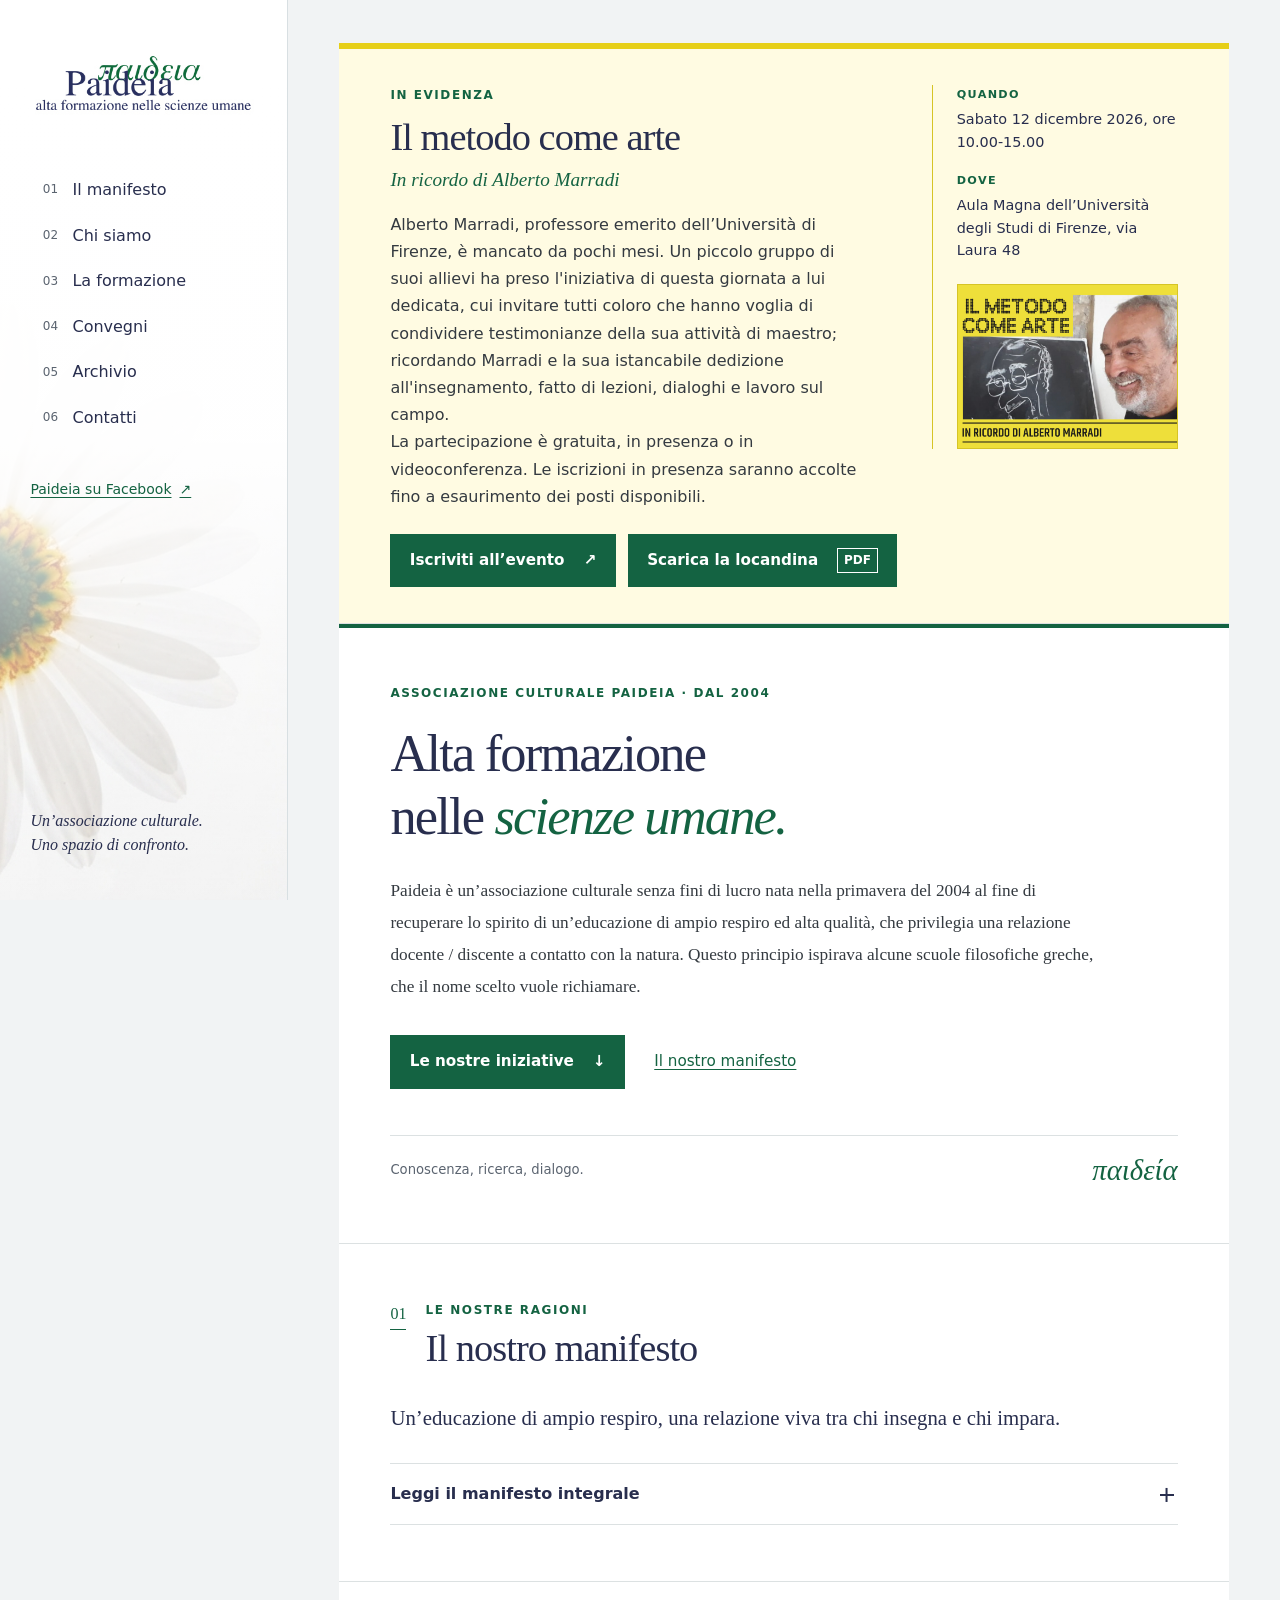
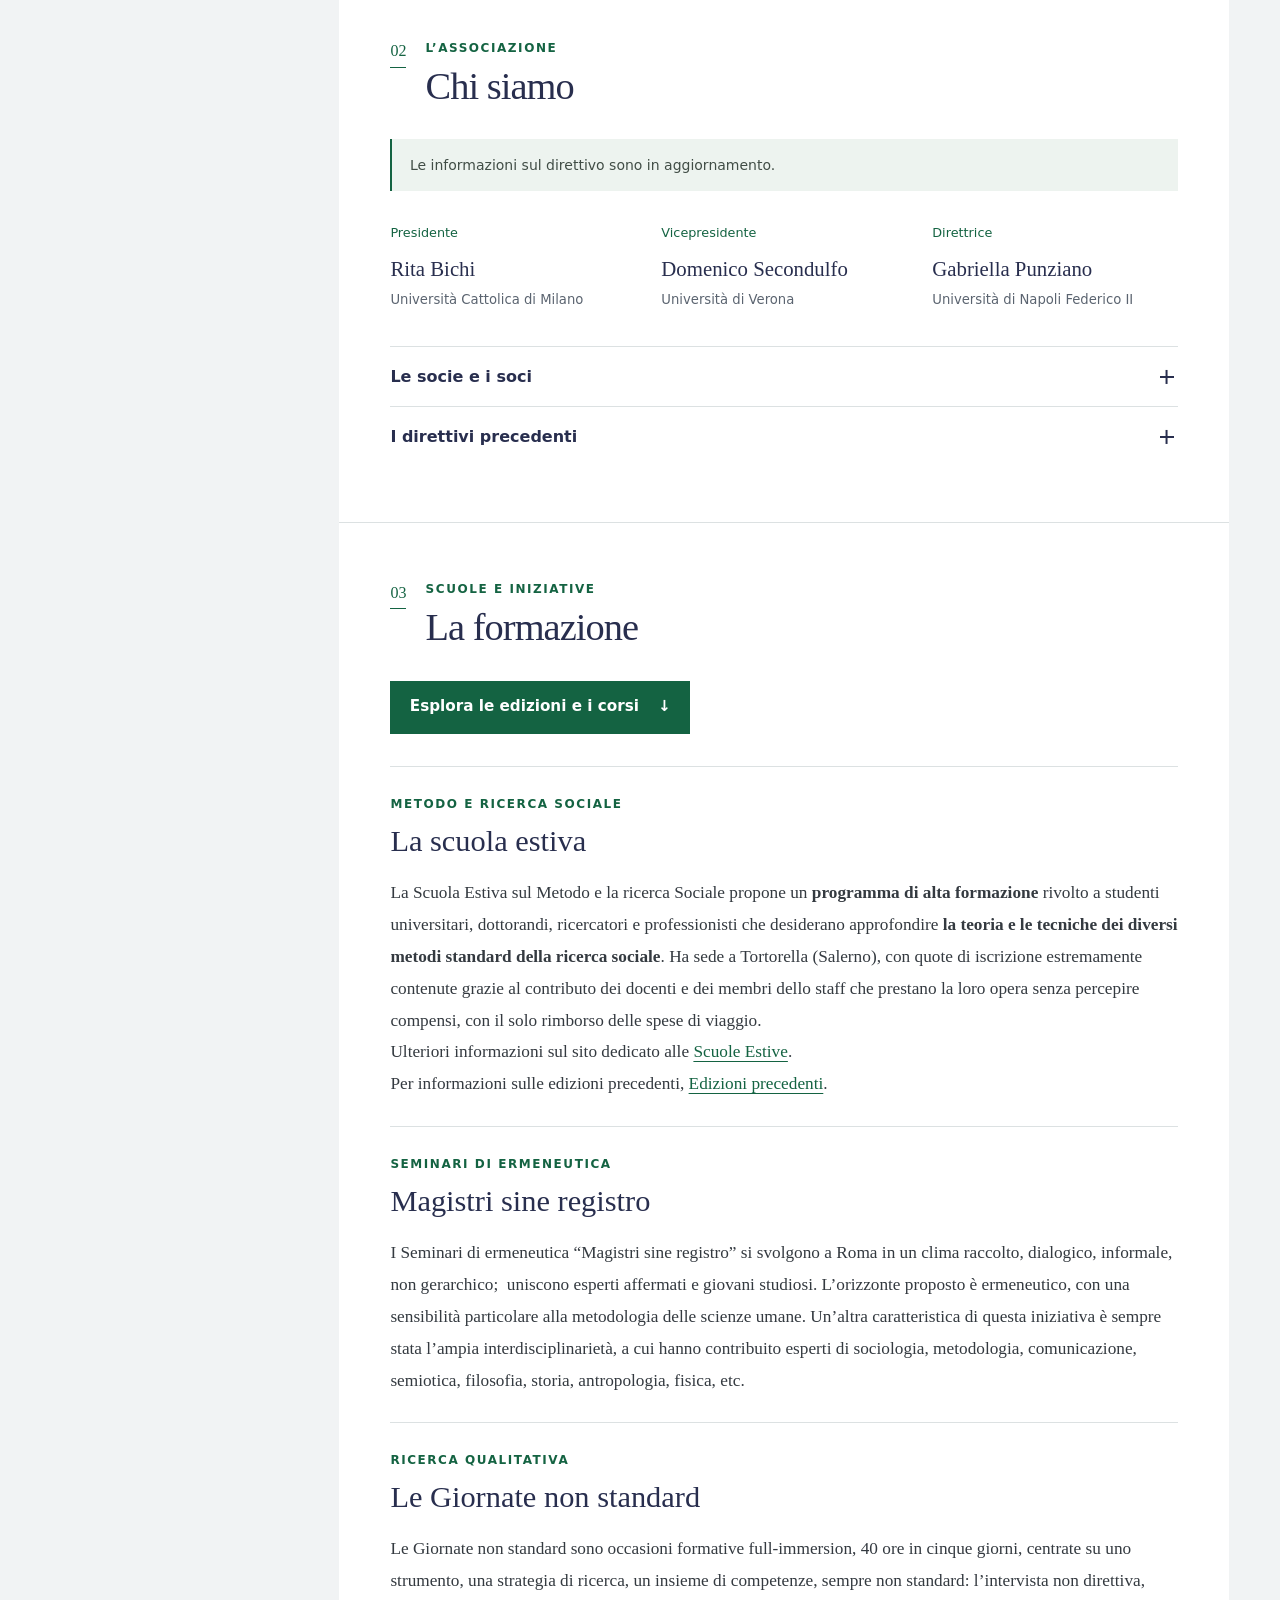
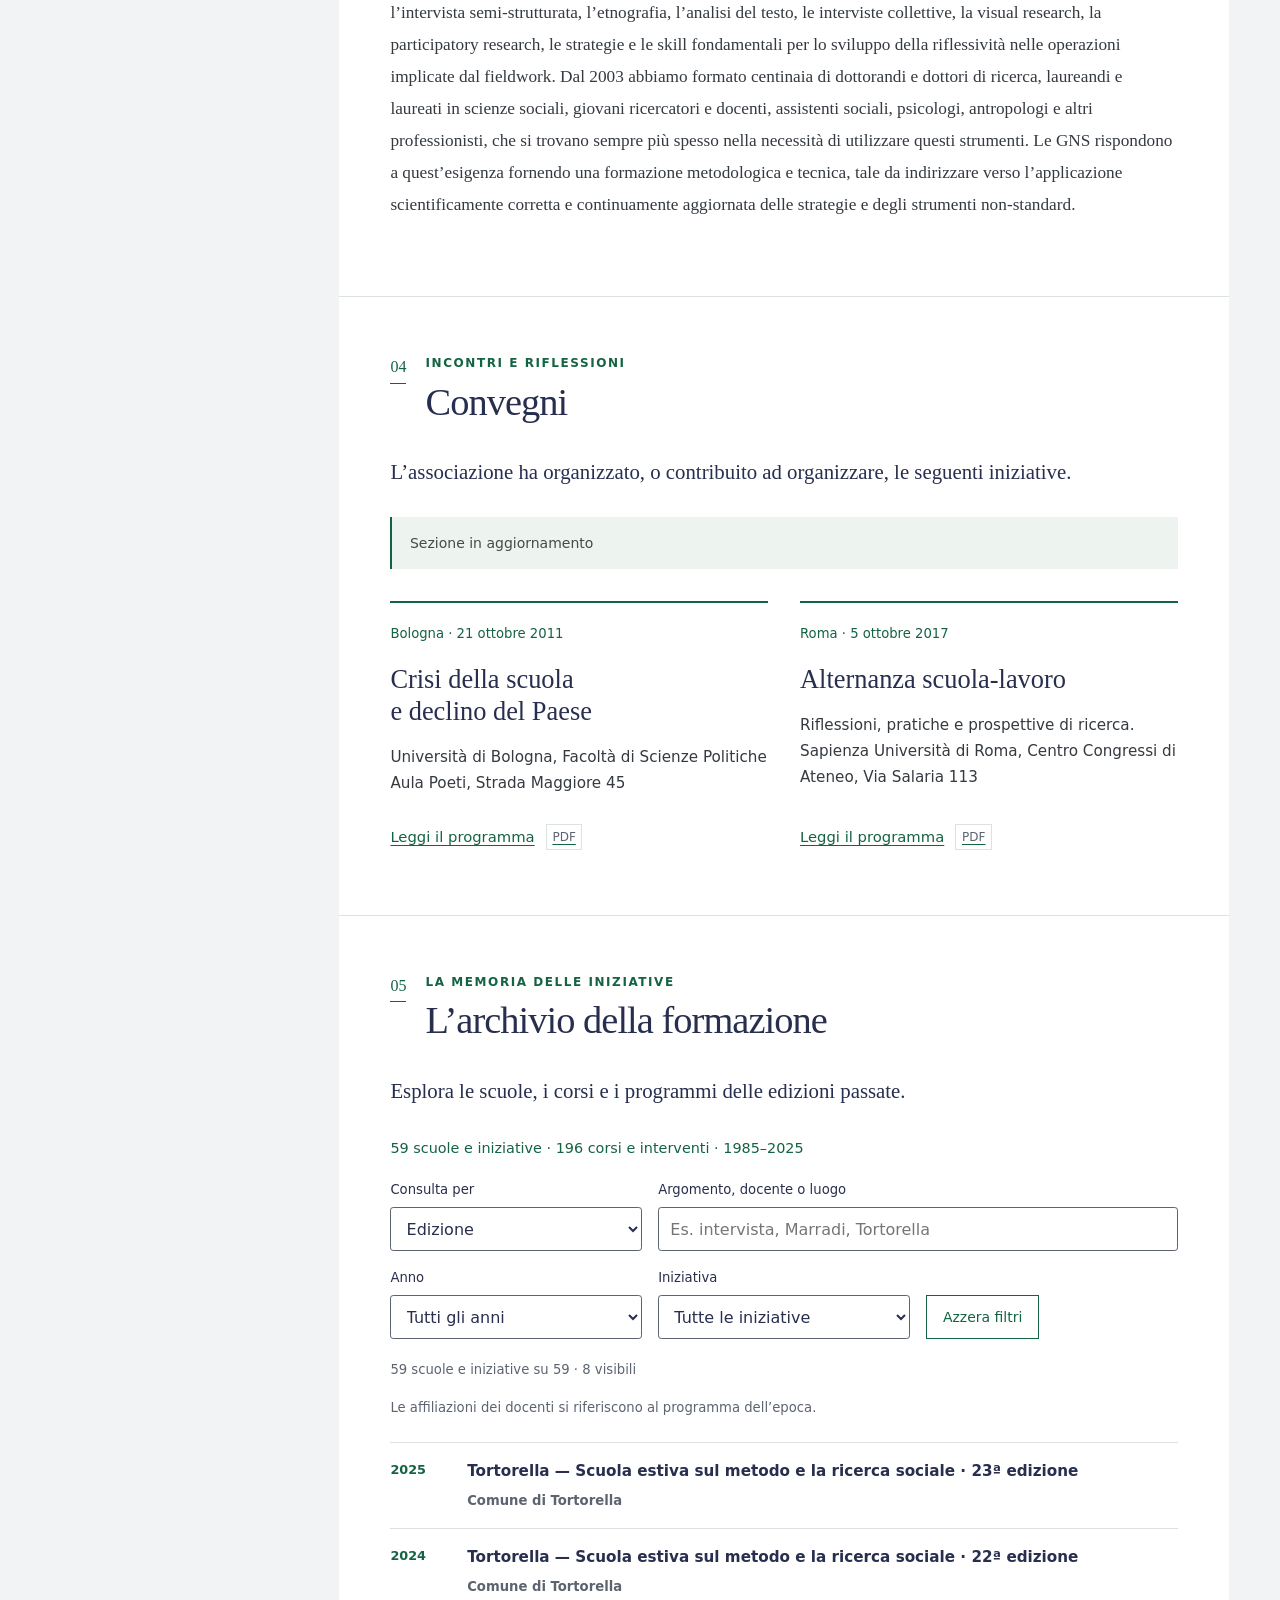
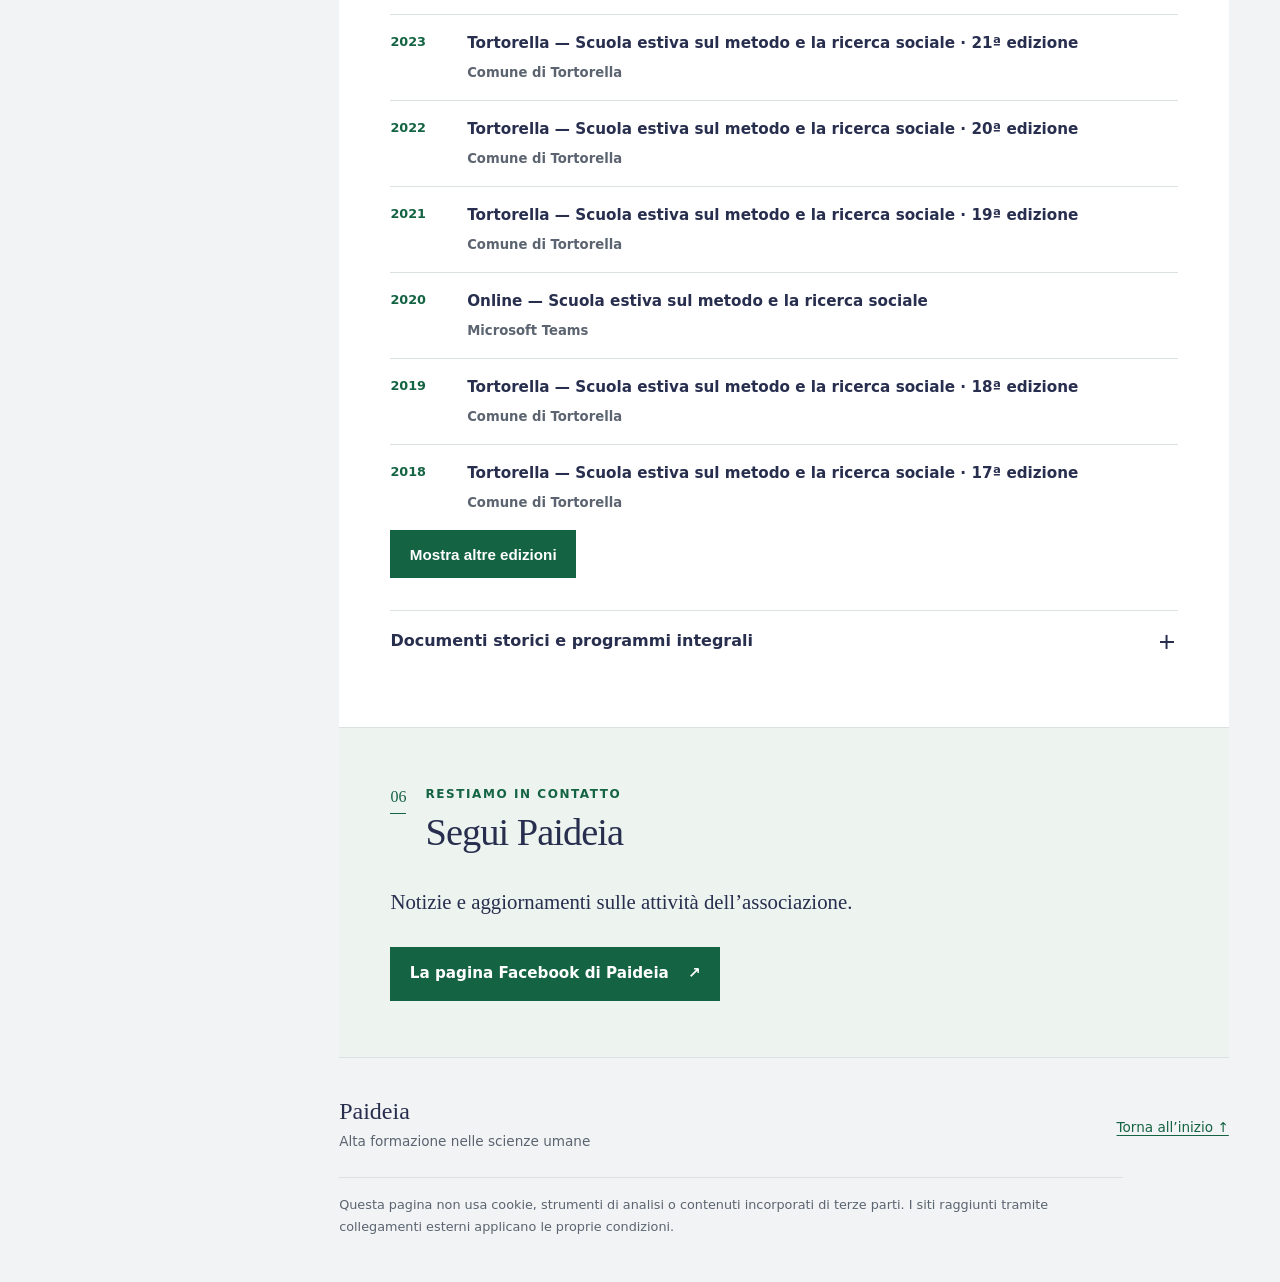
==== commit c17d11ec: "Add files via upload" ====
--- a/index.html
+++ b/index.html
@@ -100,11 +100,11 @@
       <label for="catalogo-vista">Consulta per<select id="catalogo-vista"><option value="edizioni">Edizione</option><option value="corsi">Corso</option></select></label>
       <label for="catalogo-cerca" class="catalog-search">Argomento, docente o luogo<input id="catalogo-cerca" type="search" placeholder="Es. intervista, Marradi, Tortorella" autocomplete="off" aria-controls="catalogo-edizioni catalogo-corsi"></label>
       <label for="catalogo-anno">Anno<select id="catalogo-anno"><option value="">Tutti gli anni</option><option value="2025">2025</option><option value="2024">2024</option><option value="2023">2023</option><option value="2022">2022</option><option value="2021">2021</option><option value="2020">2020</option><option value="2019">2019</option><option value="2018">2018</option><option value="2017">2017</option><option value="2016">2016</option><option value="2015">2015</option><option value="2014">2014</option><option value="2013">2013</option><option value="2012">2012</option><option value="2011">2011</option><option value="2010">2010</option><option value="2009">2009</option><option value="2008">2008</option><option value="2007">2007</option><option value="2006">2006</option><option value="2005">2005</option><option value="2004">2004</option><option value="2003">2003</option><option value="2002">2002</option><option value="2001">2001</option><option value="2000">2000</option><option value="1999">1999</option><option value="1998">1998</option><option value="1997">1997</option><option value="1996">1996</option><option value="1995">1995</option><option value="1994">1994</option><option value="1993">1993</option><option value="1992">1992</option><option value="1991">1991</option><option value="1990">1990</option><option value="1989">1989</option><option value="1987">1987</option><option value="1985">1985</option></select></label>
-      <label for="catalogo-categoria">Iniziativa<select id="catalogo-categoria"><option value="">Tutte le iniziative</option><option value="MetA">MetA</option><option value="Scuola estiva di teoria e metodologia sociologica">Estive · teoria e metodologia</option><option value="Scuola estiva sul metodo e la ricerca sociale">Estive · metodo e ricerca sociale</option><option value="Scuola invernale di metodologia">Invernali · metodologia</option><option value="Scuola invernale di teoria e metodologia sociologica">Invernali · teoria e metodologia</option></select></label>
+      <label for="catalogo-categoria">Iniziativa<select id="catalogo-categoria"><option value="">Tutte le iniziative</option><option value="MetA">MetA</option><option value="Scuola estiva di teoria e metodologia sociologica">Scuola estiva di teoria e metodologia sociologica</option><option value="Scuola estiva sul metodo e la ricerca sociale">Scuola estiva sul metodo e la ricerca sociale</option><option value="Scuola invernale di metodologia">Scuola invernale di metodologia</option><option value="Scuola invernale di teoria e metodologia sociologica">Scuola invernale di teoria e metodologia sociologica</option></select></label>
       <button class="button button-secondary" type="button" id="catalogo-azzera">Azzera filtri</button>
     </div>
     <p class="catalog-results" id="catalogo-risultati" role="status">Le edizioni sono ordinate dalla più recente.</p>
-    <p class="catalog-note">L’archivio comprende i programmi previsti. Le attività annullate o da controllare sono indicate. Le affiliazioni dei docenti si riferiscono al programma dell’epoca.</p>
+    <p class="catalog-note">Le affiliazioni dei docenti si riferiscono al programma dell’epoca.</p>
     <p id="catalogo-nessuno" hidden>Nessun risultato. Prova a cambiare la ricerca o i filtri.</p>
     <div class="catalog-list" id="catalogo-edizioni" data-catalog-panel="edizioni"><h3 class="sr-only">Scuole e iniziative per edizione</h3><details class="edition-entry" id="scuola-060" data-catalog-edition data-year="2025" data-category="Scuola estiva sul metodo e la ricerca sociale" data-search="Tortorella — Scuola estiva sul metodo e la ricerca sociale · 23ª edizione Approccio biografico. Fondamenti e tecniche. 1A Rita Bichi Paolo Montesperelli Tecniche di ricerca sociale per il mercato e l'impresa: dal customer insight alla soddisfazione del cliente 1B Pierpaolo Simonetti Dario Pellegrino Pratiche e metodi della Digital Public History 1C Marcello Ravveduto Enrica Salvatori Come condurre una web survey: dall’ impostazione del questionario all’analisi dei dati 2A Felice Addeo Giuseppe Michele Padricelli Analizzare la complessità in ambito sociale attraverso modeli di equazioni strutturali 2B Rosanna Cataldo Ciro C. De Falco L'uso dell'IA nell'analisi delle interviste in profondità 2C Fabrizio Martire Daniele Scarscelli">
       <summary><span class="entry-date">2025</span><span class="catalog-entry-title">Tortorella — Scuola estiva sul metodo e la ricerca sociale · 23ª edizione<span class="catalog-meta">Comune di Tortorella</span></span><span class="disclosure" aria-hidden="true"></span></summary>
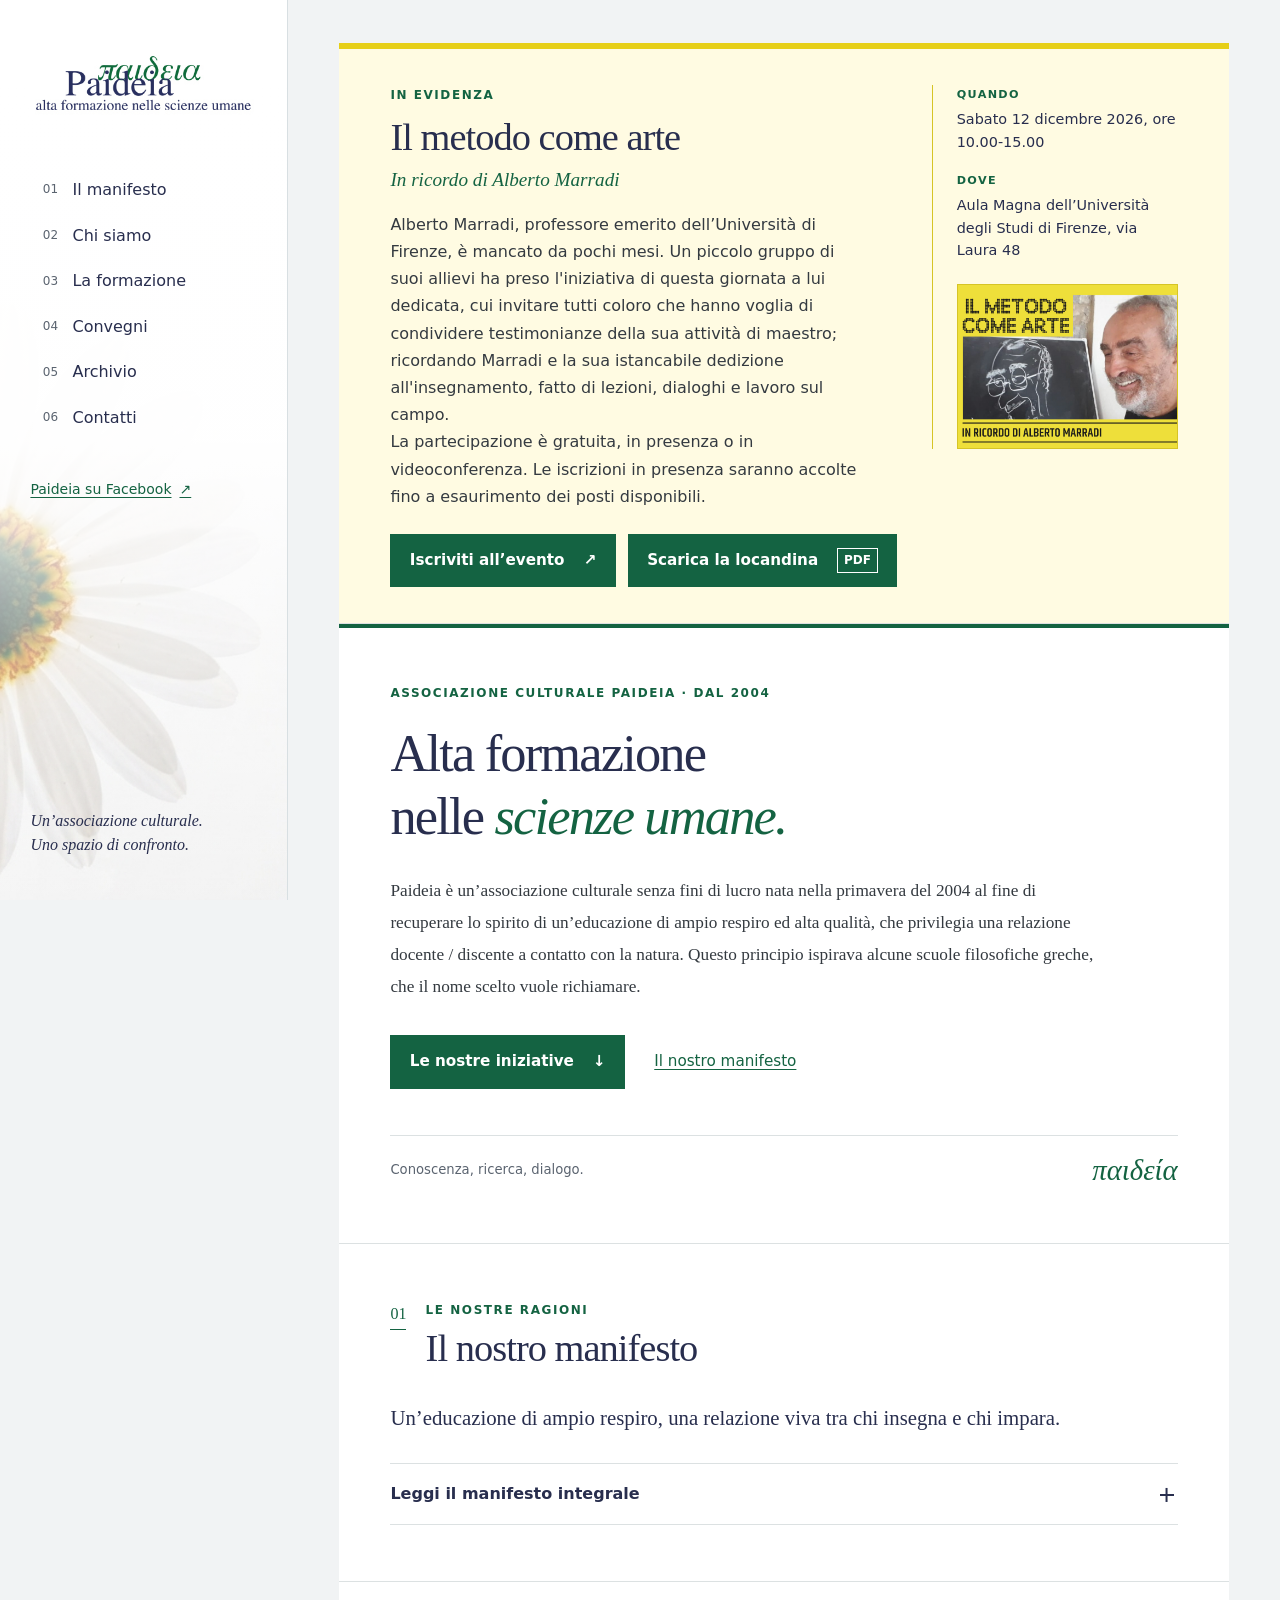
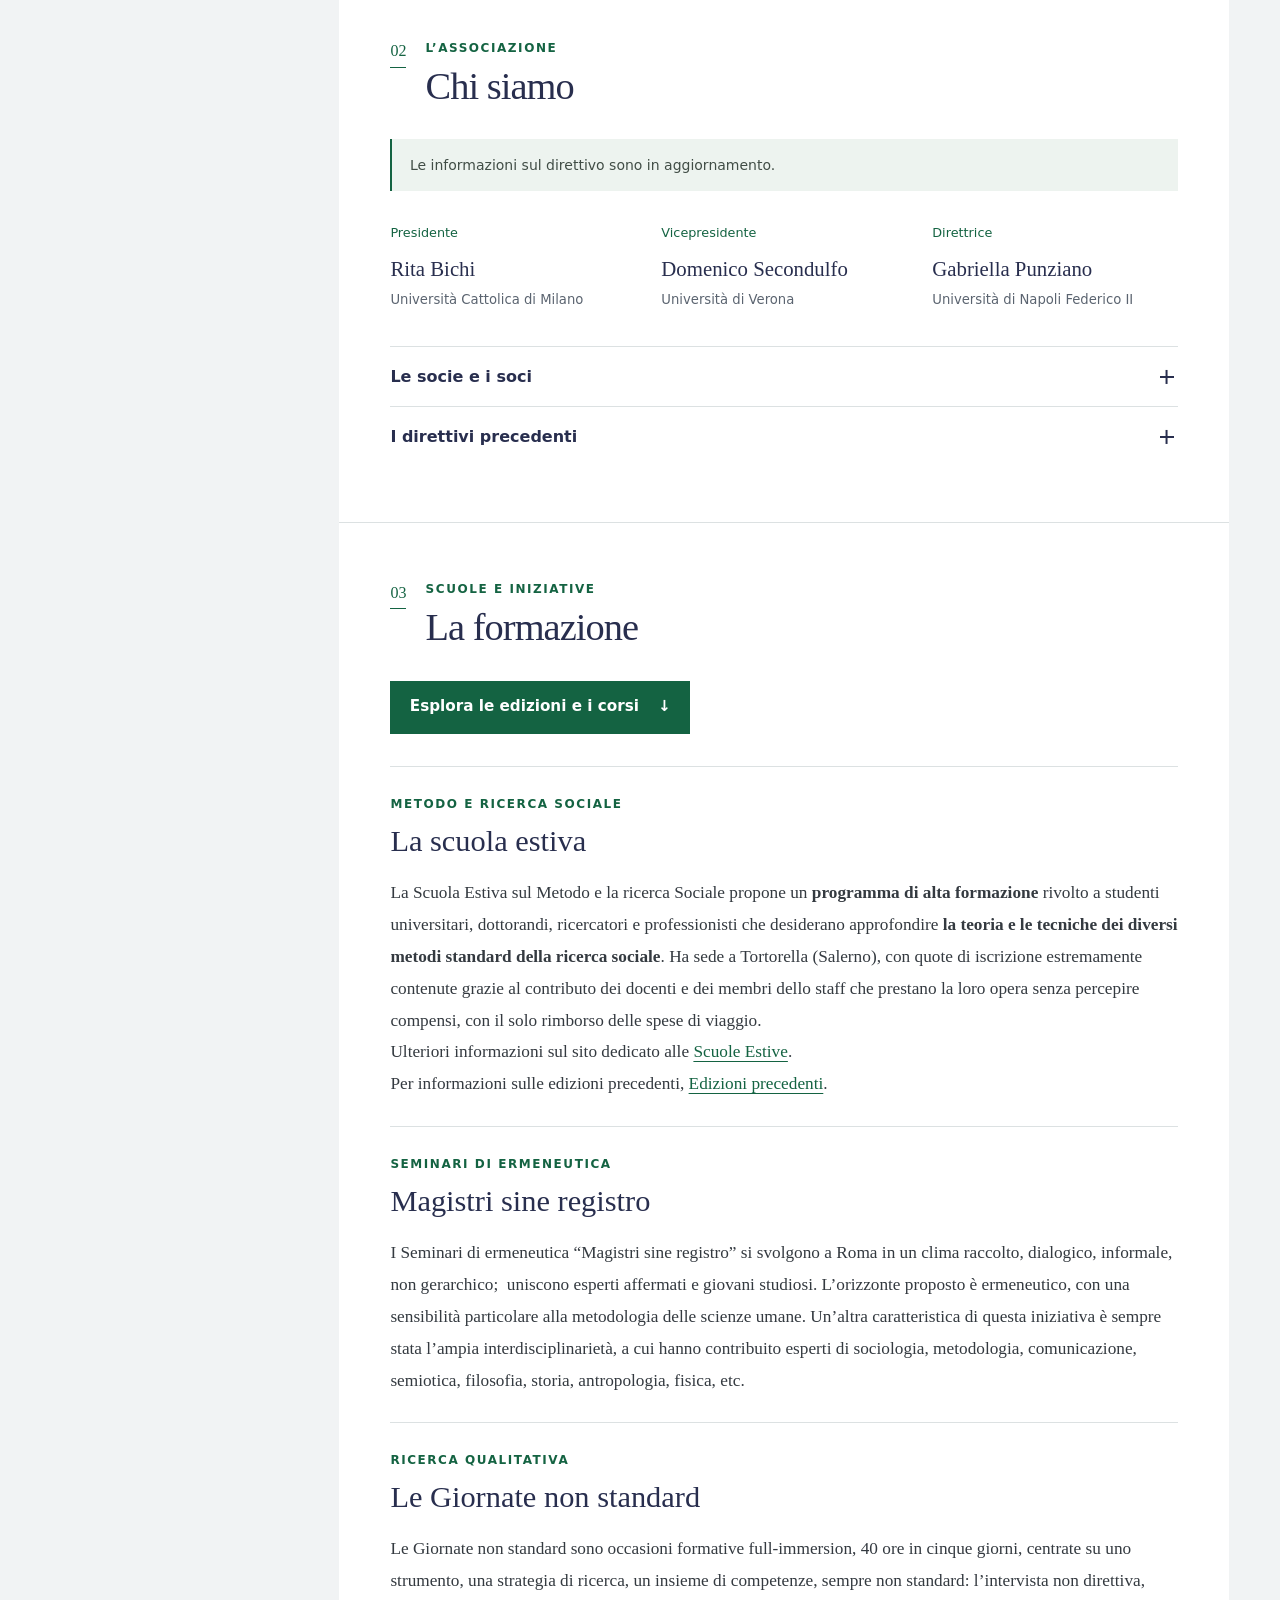
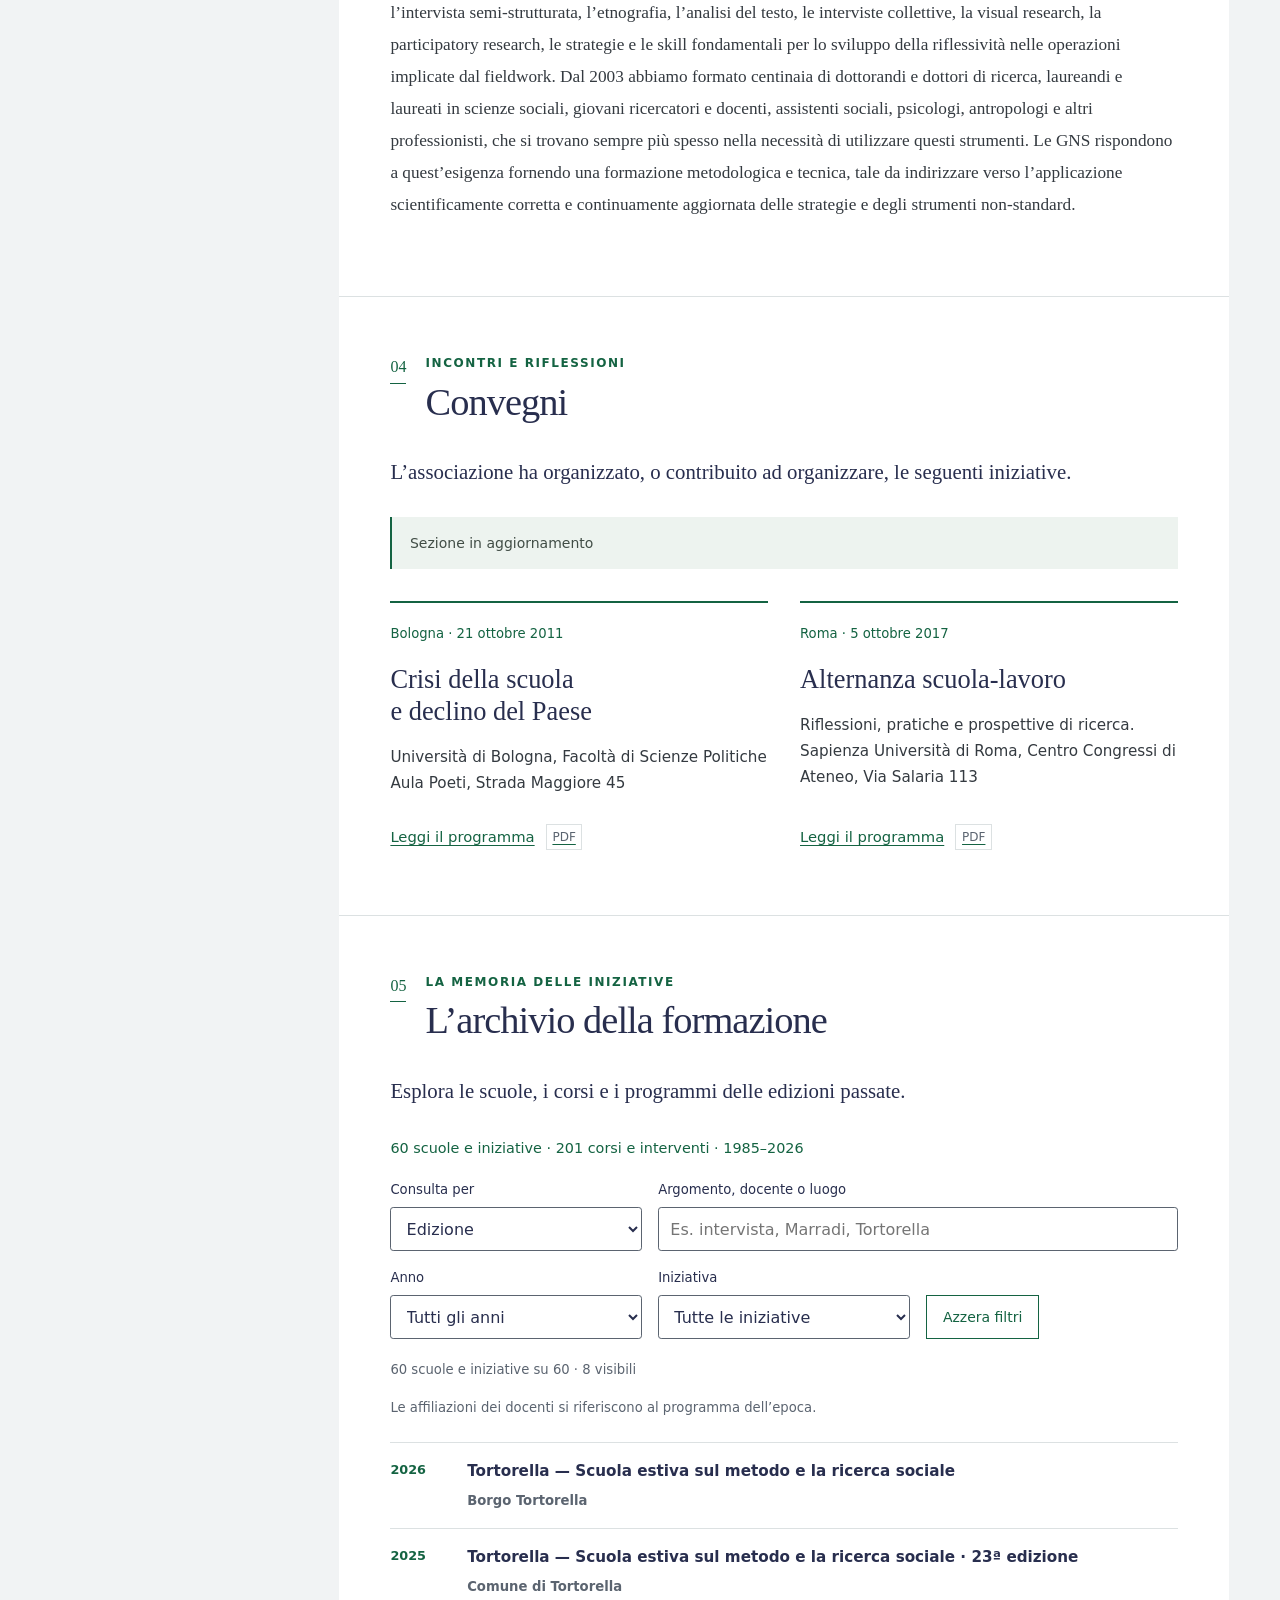
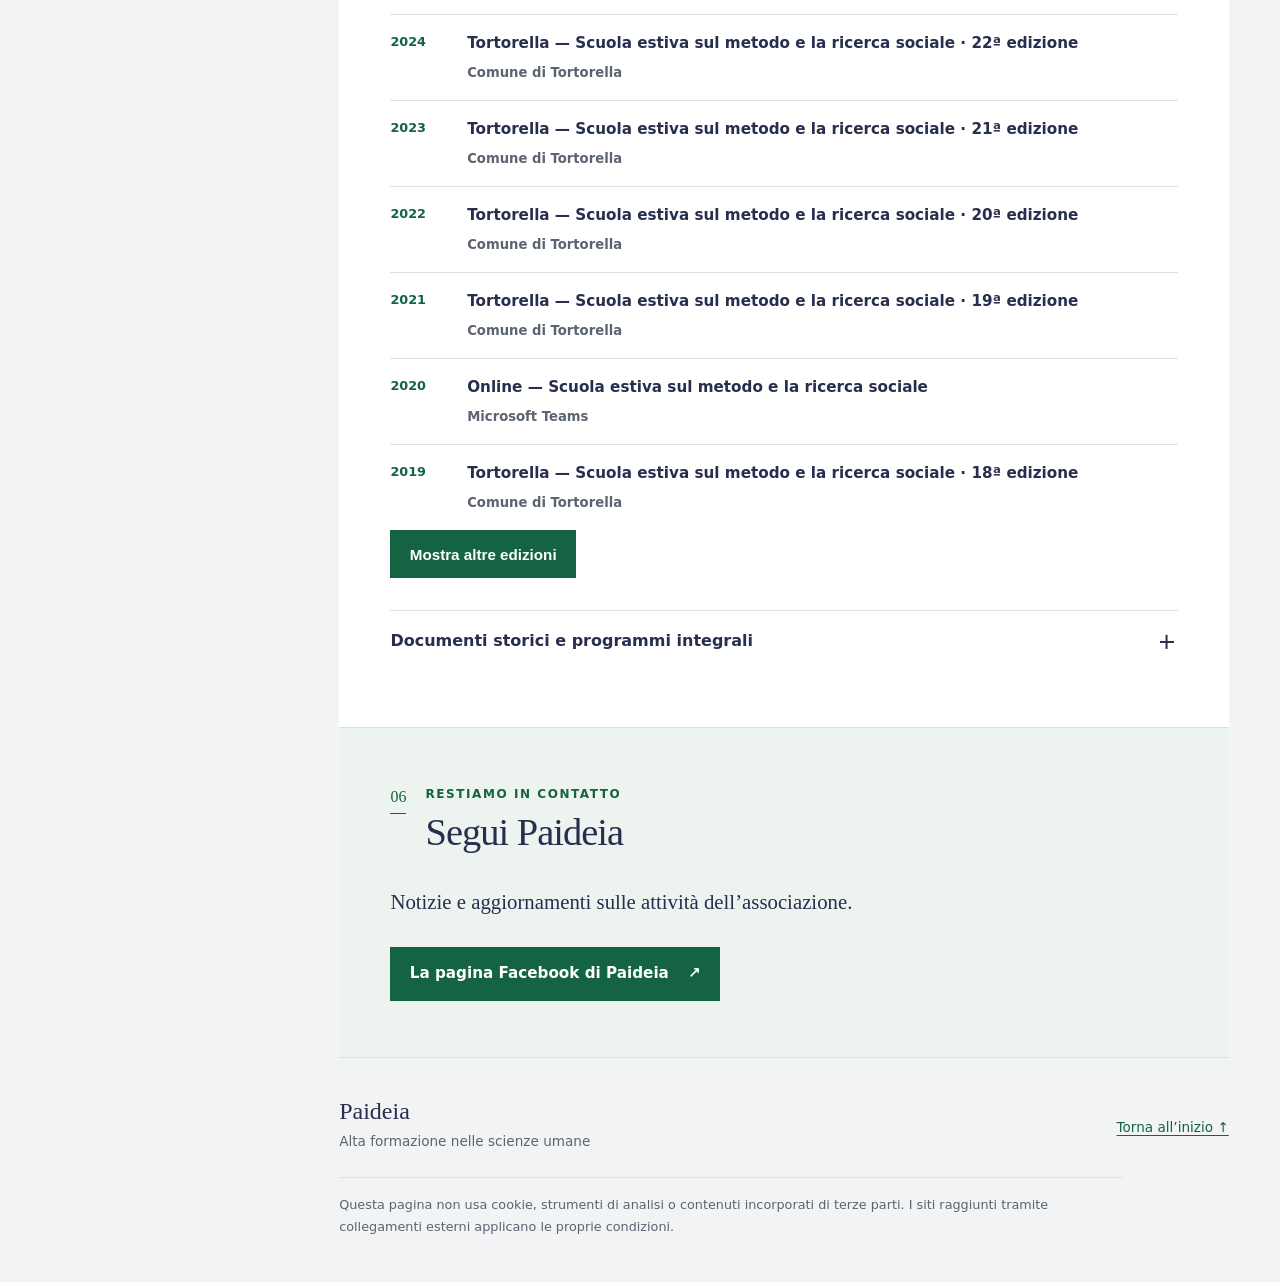
==== commit 3f49107b: "Add files via upload" ====
--- a/index.html
+++ b/index.html
@@ -95,375 +95,510 @@
       <p class="lead">Esplora le scuole, i corsi e i programmi delle edizioni passate.</p>
 
       <div class="training-catalog" id="catalogo-formazione">
-    <p class="catalog-overview">59 scuole e iniziative · 196 corsi e interventi · 1985–2025</p>
+    <p class="catalog-overview">60 scuole e iniziative · 201 corsi e interventi · 1985–2026</p>
     <div class="catalog-controls" hidden>
       <label for="catalogo-vista">Consulta per<select id="catalogo-vista"><option value="edizioni">Edizione</option><option value="corsi">Corso</option></select></label>
       <label for="catalogo-cerca" class="catalog-search">Argomento, docente o luogo<input id="catalogo-cerca" type="search" placeholder="Es. intervista, Marradi, Tortorella" autocomplete="off" aria-controls="catalogo-edizioni catalogo-corsi"></label>
-      <label for="catalogo-anno">Anno<select id="catalogo-anno"><option value="">Tutti gli anni</option><option value="2025">2025</option><option value="2024">2024</option><option value="2023">2023</option><option value="2022">2022</option><option value="2021">2021</option><option value="2020">2020</option><option value="2019">2019</option><option value="2018">2018</option><option value="2017">2017</option><option value="2016">2016</option><option value="2015">2015</option><option value="2014">2014</option><option value="2013">2013</option><option value="2012">2012</option><option value="2011">2011</option><option value="2010">2010</option><option value="2009">2009</option><option value="2008">2008</option><option value="2007">2007</option><option value="2006">2006</option><option value="2005">2005</option><option value="2004">2004</option><option value="2003">2003</option><option value="2002">2002</option><option value="2001">2001</option><option value="2000">2000</option><option value="1999">1999</option><option value="1998">1998</option><option value="1997">1997</option><option value="1996">1996</option><option value="1995">1995</option><option value="1994">1994</option><option value="1993">1993</option><option value="1992">1992</option><option value="1991">1991</option><option value="1990">1990</option><option value="1989">1989</option><option value="1987">1987</option><option value="1985">1985</option></select></label>
+      <label for="catalogo-anno">Anno<select id="catalogo-anno"><option value="">Tutti gli anni</option><option value="2026">2026</option><option value="2025">2025</option><option value="2024">2024</option><option value="2023">2023</option><option value="2022">2022</option><option value="2021">2021</option><option value="2020">2020</option><option value="2019">2019</option><option value="2018">2018</option><option value="2017">2017</option><option value="2016">2016</option><option value="2015">2015</option><option value="2014">2014</option><option value="2013">2013</option><option value="2012">2012</option><option value="2011">2011</option><option value="2010">2010</option><option value="2009">2009</option><option value="2008">2008</option><option value="2007">2007</option><option value="2006">2006</option><option value="2005">2005</option><option value="2004">2004</option><option value="2003">2003</option><option value="2002">2002</option><option value="2001">2001</option><option value="2000">2000</option><option value="1999">1999</option><option value="1998">1998</option><option value="1997">1997</option><option value="1996">1996</option><option value="1995">1995</option><option value="1994">1994</option><option value="1993">1993</option><option value="1992">1992</option><option value="1991">1991</option><option value="1990">1990</option><option value="1989">1989</option><option value="1987">1987</option><option value="1985">1985</option></select></label>
       <label for="catalogo-categoria">Iniziativa<select id="catalogo-categoria"><option value="">Tutte le iniziative</option><option value="MetA">MetA</option><option value="Scuola estiva di teoria e metodologia sociologica">Scuola estiva di teoria e metodologia sociologica</option><option value="Scuola estiva sul metodo e la ricerca sociale">Scuola estiva sul metodo e la ricerca sociale</option><option value="Scuola invernale di metodologia">Scuola invernale di metodologia</option><option value="Scuola invernale di teoria e metodologia sociologica">Scuola invernale di teoria e metodologia sociologica</option></select></label>
       <button class="button button-secondary" type="button" id="catalogo-azzera">Azzera filtri</button>
     </div>
     <p class="catalog-results" id="catalogo-risultati" role="status">Le edizioni sono ordinate dalla più recente.</p>
     <p class="catalog-note">Le affiliazioni dei docenti si riferiscono al programma dell’epoca.</p>
     <p id="catalogo-nessuno" hidden>Nessun risultato. Prova a cambiare la ricerca o i filtri.</p>
-    <div class="catalog-list" id="catalogo-edizioni" data-catalog-panel="edizioni"><h3 class="sr-only">Scuole e iniziative per edizione</h3><details class="edition-entry" id="scuola-060" data-catalog-edition data-year="2025" data-category="Scuola estiva sul metodo e la ricerca sociale" data-search="Tortorella — Scuola estiva sul metodo e la ricerca sociale · 23ª edizione Approccio biografico. Fondamenti e tecniche. 1A Rita Bichi Paolo Montesperelli Tecniche di ricerca sociale per il mercato e l'impresa: dal customer insight alla soddisfazione del cliente 1B Pierpaolo Simonetti Dario Pellegrino Pratiche e metodi della Digital Public History 1C Marcello Ravveduto Enrica Salvatori Come condurre una web survey: dall’ impostazione del questionario all’analisi dei dati 2A Felice Addeo Giuseppe Michele Padricelli Analizzare la complessità in ambito sociale attraverso modeli di equazioni strutturali 2B Rosanna Cataldo Ciro C. De Falco L'uso dell'IA nell'analisi delle interviste in profondità 2C Fabrizio Martire Daniele Scarscelli">
+    <div class="catalog-list" id="catalogo-edizioni" data-catalog-panel="edizioni"><h3 class="sr-only">Scuole e iniziative per edizione</h3><details class="edition-entry" id="scuola-2026-tortorella" data-catalog-edition data-year="2026" data-category="Scuola estiva sul metodo e la ricerca sociale" data-search="Tortorella — Scuola estiva sul metodo e la ricerca sociale Analisi del contenuto e Natural Language Processing per la rappresentazione della conoscenza in ambienti digitali 1A Mario Monteleone Giuseppe Michele Padricelli Analisi multivariata dei dati con software statistici 1B Felice Addeo Metodi di ricerca partecipativa: una introduzione ai Focus Group e al metodo Delphi 1C Vincenzo Esposito Patrizia Medici Comics-Based Research: il fumetto come strumento per la ricerca sociale 2A Veronica Moretti Fare una ricerca qualitativa: progettazione, lavoro sul campo, analisi 2B Rita Bichi Fabrizio Martire La cluster analysis per l’analisi sociologica dei territori 2C Marco Palmieri">
+      <summary><span class="entry-date">2026</span><span class="catalog-entry-title">Tortorella — Scuola estiva sul metodo e la ricerca sociale<span class="catalog-meta">Borgo Tortorella</span></span><span class="disclosure" aria-hidden="true"></span></summary>
+      <div class="catalog-body"><p><time datetime="2026-08-24">24 agosto 2026</time> – <time datetime="2026-09-04">4 settembre 2026</time></p>
+        <div class="catalog-documents"><h4>Documenti dell’edizione</h4><ul><li><a href="uploads/formazione/2026-locandina-scuola-estiva.pdf" target="_blank" rel="noopener noreferrer" aria-label="Locandina dell’edizione 2026 (PDF, si apre in una nuova scheda)">Locandina dell’edizione <span class="catalog-file-meta">(PDF · 2,4 MB)</span> <span aria-hidden="true">↗</span></a></li></ul></div>
+        <ul class="catalog-modules"><li><a href="#modulo-2026-1A">Analisi del contenuto e Natural Language Processing per la rappresentazione della conoscenza in ambienti digitali</a><span class="catalog-meta">Mario Monteleone, Giuseppe Michele Padricelli · Settimana / opzione 1A</span></li><li><a href="#modulo-2026-1B">Analisi multivariata dei dati con software statistici</a><span class="catalog-meta">Felice Addeo · Settimana / opzione 1B</span></li><li><a href="#modulo-2026-1C">Metodi di ricerca partecipativa: una introduzione ai Focus Group e al metodo Delphi</a><span class="catalog-meta">Vincenzo Esposito, Patrizia Medici · Settimana / opzione 1C</span></li><li><a href="#modulo-2026-2A">Comics-Based Research: il fumetto come strumento per la ricerca sociale</a><span class="catalog-meta">Veronica Moretti · Settimana / opzione 2A</span></li><li><a href="#modulo-2026-2B">Fare una ricerca qualitativa: progettazione, lavoro sul campo, analisi</a><span class="catalog-meta">Rita Bichi, Fabrizio Martire · Settimana / opzione 2B</span></li><li><a href="#modulo-2026-2C">La cluster analysis per l’analisi sociologica dei territori</a><span class="catalog-meta">Marco Palmieri · Settimana / opzione 2C</span></li></ul>
+
+      </div></details>
+<details class="edition-entry" id="scuola-060" data-catalog-edition data-year="2025" data-category="Scuola estiva sul metodo e la ricerca sociale" data-search="Tortorella — Scuola estiva sul metodo e la ricerca sociale · 23ª edizione Approccio biografico. Fondamenti e tecniche. 1A Rita Bichi Paolo Montesperelli Tecniche di ricerca sociale per il mercato e l'impresa: dal customer insight alla soddisfazione del cliente 1B Pierpaolo Simonetti Dario Pellegrino Come condurre una web survey: dall’ impostazione del questionario all’analisi dei dati 2A Felice Addeo Giuseppe Michele Padricelli Analizzare la complessità in ambito sociale attraverso modeli di equazioni strutturali 2B Rosanna Cataldo Ciro C. De Falco L'uso dell'IA nell'analisi delle interviste in profondità 2C Fabrizio Martire Daniele Scarscelli">
       <summary><span class="entry-date">2025</span><span class="catalog-entry-title">Tortorella — Scuola estiva sul metodo e la ricerca sociale · 23ª edizione<span class="catalog-meta">Comune di Tortorella</span></span><span class="disclosure" aria-hidden="true"></span></summary>
       <div class="catalog-body">
-        <ul class="catalog-modules"><li><a href="#modulo-162">Approccio biografico. Fondamenti e tecniche.</a><span class="catalog-meta">Rita Bichi, Paolo Montesperelli · Settimana / opzione 1A</span></li><li><a href="#modulo-163">Tecniche di ricerca sociale per il mercato e l'impresa: dal customer insight alla soddisfazione del cliente</a><span class="catalog-meta">Pierpaolo Simonetti, Dario Pellegrino · Settimana / opzione 1B</span></li><li><a href="#modulo-164">Pratiche e metodi della Digital Public History</a><span class="catalog-status">Annullato</span><span class="catalog-meta">Marcello Ravveduto, Enrica Salvatori · Settimana / opzione 1C</span></li><li><a href="#modulo-165">Come condurre una web survey: dall’ impostazione del questionario all’analisi dei dati</a><span class="catalog-meta">Felice Addeo, Giuseppe Michele Padricelli · Settimana / opzione 2A</span></li><li><a href="#modulo-166">Analizzare la complessità in ambito sociale attraverso modeli di equazioni strutturali</a><span class="catalog-meta">Rosanna Cataldo, Ciro C. De Falco · Settimana / opzione 2B</span></li><li><a href="#modulo-167">L'uso dell'IA nell'analisi delle interviste in profondità</a><span class="catalog-meta">Fabrizio Martire, Daniele Scarscelli · Settimana / opzione 2C</span></li></ul>
+        <div class="catalog-documents"><h4>Documenti dell’edizione</h4><ul><li><a href="uploads/formazione/2025-locandina-scuola-estiva.pdf" target="_blank" rel="noopener noreferrer" aria-label="Locandina dell’edizione 2025 (PDF, si apre in una nuova scheda)">Locandina dell’edizione <span class="catalog-file-meta">(PDF · 1,1 MB)</span> <span aria-hidden="true">↗</span></a></li></ul></div>
+        <ul class="catalog-modules"><li><a href="#modulo-162">Approccio biografico. Fondamenti e tecniche.</a><span class="catalog-meta">Rita Bichi, Paolo Montesperelli · Settimana / opzione 1A</span></li><li><a href="#modulo-163">Tecniche di ricerca sociale per il mercato e l'impresa: dal customer insight alla soddisfazione del cliente</a><span class="catalog-meta">Pierpaolo Simonetti, Dario Pellegrino · Settimana / opzione 1B</span></li><li><a href="#modulo-165">Come condurre una web survey: dall’ impostazione del questionario all’analisi dei dati</a><span class="catalog-meta">Felice Addeo, Giuseppe Michele Padricelli · Settimana / opzione 2A</span></li><li><a href="#modulo-166">Analizzare la complessità in ambito sociale attraverso modeli di equazioni strutturali</a><span class="catalog-meta">Rosanna Cataldo, Ciro C. De Falco · Settimana / opzione 2B</span></li><li><a href="#modulo-167">L'uso dell'IA nell'analisi delle interviste in profondità</a><span class="catalog-meta">Fabrizio Martire, Daniele Scarscelli · Settimana / opzione 2C</span></li></ul>
 
       </div></details>
 <details class="edition-entry" id="scuola-059" data-catalog-edition data-year="2024" data-category="Scuola estiva sul metodo e la ricerca sociale" data-search="Tortorella — Scuola estiva sul metodo e la ricerca sociale · 22ª edizione Tutti redigono questionari. Ma è davvero così facile? 1A Alberto Marradi Marco Di Gregorio AI generativa e analisi dei testi nella ricerca sociale 1B Maria Pia di Buono Raffaele Manna Participatory research. Tecniche di ricerca e partecipazione 1C Giovanni Bertin Nicoletta Pavesi Michele Marzulli Sociologia Visuale 2A Francesco Sacchetti Luisa Stagi Fare Netnografia nella ricerca sociale 2B Felice Addeo Angela Delli Paoli Valentina D'Auria AI Generativa e analisi dei dati nella ricerca sociale 2C Ciro C. De Falco Suania Acampa">
       <summary><span class="entry-date">2024</span><span class="catalog-entry-title">Tortorella — Scuola estiva sul metodo e la ricerca sociale · 22ª edizione<span class="catalog-meta">Comune di Tortorella</span></span><span class="disclosure" aria-hidden="true"></span></summary>
       <div class="catalog-body">
+        <div class="catalog-documents"><h4>Documenti dell’edizione</h4><ul><li><a href="uploads/formazione/2024-locandina-scuola-estiva.pdf" target="_blank" rel="noopener noreferrer" aria-label="Locandina dell’edizione 2024 (PDF, si apre in una nuova scheda)">Locandina dell’edizione <span class="catalog-file-meta">(PDF · 5,9 MB)</span> <span aria-hidden="true">↗</span></a></li></ul></div>
         <ul class="catalog-modules"><li><a href="#modulo-156">Tutti redigono questionari. Ma è davvero così facile?</a><span class="catalog-meta">Alberto Marradi, Marco Di Gregorio · Settimana / opzione 1A</span></li><li><a href="#modulo-157">AI generativa e analisi dei testi nella ricerca sociale</a><span class="catalog-meta">Maria Pia di Buono, Raffaele Manna · Settimana / opzione 1B</span></li><li><a href="#modulo-158">Participatory research. Tecniche di ricerca e partecipazione</a><span class="catalog-status">Da controllare</span><span class="catalog-meta">Giovanni Bertin, Nicoletta Pavesi, Michele Marzulli · Settimana / opzione 1C</span></li><li><a href="#modulo-159">Sociologia Visuale</a><span class="catalog-status">Da controllare</span><span class="catalog-meta">Francesco Sacchetti, Luisa Stagi · Settimana / opzione 2A</span></li><li><a href="#modulo-160">Fare Netnografia nella ricerca sociale</a><span class="catalog-meta">Felice Addeo, Angela Delli Paoli, Valentina D'Auria · Settimana / opzione 2B</span></li><li><a href="#modulo-161">AI Generativa e analisi dei dati nella ricerca sociale</a><span class="catalog-meta">Ciro C. De Falco, Suania Acampa · Settimana / opzione 2C</span></li></ul>
 
       </div></details>
 <details class="edition-entry" id="scuola-058" data-catalog-edition data-year="2023" data-category="Scuola estiva sul metodo e la ricerca sociale" data-search="Tortorella — Scuola estiva sul metodo e la ricerca sociale · 21ª edizione Scelta degli indicatori e costruzione degli indici 1A Alberto Marradi Marco Di Gregorio Le vie della ricerca. Come impostare una ricerca: quale approccio, quale raccolta delle informazioni, quali esperienze esemplari 1B Paolo Montesperelli Fiorenzo Parziale Metodi creativi per la ricerca sociale 1C Micol Pizzolati Fare analisi statistica in ambiente open source con jamovi/R. Corso avanzato 2A Renato Grimaldi Tania Parisi Text Mining &amp; Sentiment Analysis con Python 2B Maria Pia di Buono Raffaele Manna Mappare il sociale. Un'introduzione a QGIS e GEODA 2C Felice Addeo Ciro C. De Falco">
       <summary><span class="entry-date">2023</span><span class="catalog-entry-title">Tortorella — Scuola estiva sul metodo e la ricerca sociale · 21ª edizione<span class="catalog-meta">Comune di Tortorella</span></span><span class="disclosure" aria-hidden="true"></span></summary>
       <div class="catalog-body">
+
         <ul class="catalog-modules"><li><a href="#modulo-150">Scelta degli indicatori e costruzione degli indici</a><span class="catalog-meta">Alberto Marradi, Marco Di Gregorio · Settimana / opzione 1A</span></li><li><a href="#modulo-151">Le vie della ricerca. Come impostare una ricerca: quale approccio, quale raccolta delle informazioni, quali esperienze esemplari</a><span class="catalog-meta">Paolo Montesperelli, Fiorenzo Parziale · Settimana / opzione 1B</span></li><li><a href="#modulo-152">Metodi creativi per la ricerca sociale</a><span class="catalog-meta">Micol Pizzolati · Settimana / opzione 1C</span></li><li><a href="#modulo-153">Fare analisi statistica in ambiente open source con jamovi/R. Corso avanzato</a><span class="catalog-meta">Renato Grimaldi, Tania Parisi · Settimana / opzione 2A</span></li><li><a href="#modulo-154">Text Mining &amp; Sentiment Analysis con Python</a><span class="catalog-meta">Maria Pia di Buono, Raffaele Manna · Settimana / opzione 2B</span></li><li><a href="#modulo-155">Mappare il sociale. Un'introduzione a QGIS e GEODA</a><span class="catalog-meta">Felice Addeo, Ciro C. De Falco · Settimana / opzione 2C</span></li></ul>
 
       </div></details>
 <details class="edition-entry" id="scuola-057" data-catalog-edition data-year="2022" data-category="Scuola estiva sul metodo e la ricerca sociale" data-search="Tortorella — Scuola estiva sul metodo e la ricerca sociale · 20ª edizione Tutti redigono questionari. Ma è davvero così facile? 1A Alberto Marradi Marco Di Gregorio Digital Methods. Come fare ricerca sociale con il digitale. 1B Felice Addeo Gabriella Punziano Sentiment analysis per le scienze sociali 1C Maria Pia di Buono Gennaro Nolano Fare analisi statistica in ambiente open source con jamovi 2A Renato Grimaldi Tania Parisi Analisi dei dati 4.0. L'analisi dei dati al tempo dei big data e dei computer analytics 2B Giovanni Di Franco Michele Santurro Analisi delle reti sociali 2C Fabrizio Martire Marco Palmieri">
       <summary><span class="entry-date">2022</span><span class="catalog-entry-title">Tortorella — Scuola estiva sul metodo e la ricerca sociale · 20ª edizione<span class="catalog-meta">Comune di Tortorella</span></span><span class="disclosure" aria-hidden="true"></span></summary>
       <div class="catalog-body">
+        <div class="catalog-documents"><h4>Documenti dell’edizione</h4><ul><li><a href="uploads/formazione/2022-locandina-scuola-estiva.jpg" target="_blank" rel="noopener noreferrer" aria-label="Locandina dell’edizione 2022 (JPG, si apre in una nuova scheda)">Locandina dell’edizione <span class="catalog-file-meta">(JPG · 71 KB)</span> <span aria-hidden="true">↗</span></a></li></ul></div>
         <ul class="catalog-modules"><li><a href="#modulo-144">Tutti redigono questionari. Ma è davvero così facile?</a><span class="catalog-meta">Alberto Marradi, Marco Di Gregorio · Settimana / opzione 1A</span></li><li><a href="#modulo-145">Digital Methods. Come fare ricerca sociale con il digitale.</a><span class="catalog-meta">Felice Addeo, Gabriella Punziano · Settimana / opzione 1B</span></li><li><a href="#modulo-146">Sentiment analysis per le scienze sociali</a><span class="catalog-meta">Maria Pia di Buono, Gennaro Nolano · Settimana / opzione 1C</span></li><li><a href="#modulo-147">Fare analisi statistica in ambiente open source con jamovi</a><span class="catalog-meta">Renato Grimaldi, Tania Parisi · Settimana / opzione 2A</span></li><li><a href="#modulo-148">Analisi dei dati 4.0. L'analisi dei dati al tempo dei big data e dei computer analytics</a><span class="catalog-meta">Giovanni Di Franco, Michele Santurro · Settimana / opzione 2B</span></li><li><a href="#modulo-149">Analisi delle reti sociali</a><span class="catalog-meta">Fabrizio Martire, Marco Palmieri · Settimana / opzione 2C</span></li></ul>
 
       </div></details>
 <details class="edition-entry" id="scuola-056" data-catalog-edition data-year="2021" data-category="Scuola estiva sul metodo e la ricerca sociale" data-search="Tortorella — Scuola estiva sul metodo e la ricerca sociale · 19ª edizione Scelta degli indicatori e costruzione degli indici A Alberto Marradi Marco Di Gregorio Fare web survey: ambiti, metodo ed esperienza B Gabriella Fazzi Giulio Vidotto Fonda Analisi multivariata de dati co SPSS C Felice Addeo Gabriella Punziano">
       <summary><span class="entry-date">2021</span><span class="catalog-entry-title">Tortorella — Scuola estiva sul metodo e la ricerca sociale · 19ª edizione<span class="catalog-meta">Comune di Tortorella</span></span><span class="disclosure" aria-hidden="true"></span></summary>
       <div class="catalog-body">
+        <div class="catalog-documents"><h4>Documenti dell’edizione</h4><ul><li><a href="uploads/formazione/2021-locandina-scuola-estiva.jpg" target="_blank" rel="noopener noreferrer" aria-label="Locandina dell’edizione 2021 (JPG, si apre in una nuova scheda)">Locandina dell’edizione <span class="catalog-file-meta">(JPG · 131 KB)</span> <span aria-hidden="true">↗</span></a></li></ul></div>
         <ul class="catalog-modules"><li><a href="#modulo-141">Scelta degli indicatori e costruzione degli indici</a><span class="catalog-meta">Alberto Marradi, Marco Di Gregorio · Settimana / opzione A</span></li><li><a href="#modulo-142">Fare web survey: ambiti, metodo ed esperienza</a><span class="catalog-meta">Gabriella Fazzi, Giulio Vidotto Fonda · Settimana / opzione B</span></li><li><a href="#modulo-143">Analisi multivariata de dati co SPSS</a><span class="catalog-meta">Felice Addeo, Gabriella Punziano · Settimana / opzione C</span></li></ul>
 
       </div></details>
 <details class="edition-entry" id="scuola-055" data-catalog-edition data-year="2020" data-category="Scuola estiva sul metodo e la ricerca sociale" data-search="Online — Scuola estiva sul metodo e la ricerca sociale Come impostare una ricerca standard Felice Addeo Gabriella Punziano Il campionamento nelle scienze sociali Renato Grimaldi Come costruire un questionario Sandro Landucci Principi di analisi monovariata e analisi bivariata Amalia Caputo Introduzione all'analisi multivariata Felice Addeo">
       <summary><span class="entry-date">2020</span><span class="catalog-entry-title">Online — Scuola estiva sul metodo e la ricerca sociale<span class="catalog-meta">Microsoft Teams</span></span><span class="disclosure" aria-hidden="true"></span></summary>
       <div class="catalog-body">
+        <div class="catalog-documents"><h4>Documenti dell’edizione</h4><ul><li><a href="uploads/formazione/2020-locandina-scuola-estiva.jpg" target="_blank" rel="noopener noreferrer" aria-label="Locandina dell’edizione 2020 (JPG, si apre in una nuova scheda)">Locandina dell’edizione <span class="catalog-file-meta">(JPG · 141 KB)</span> <span aria-hidden="true">↗</span></a></li></ul></div>
         <ul class="catalog-modules"><li><a href="#modulo-193">Come impostare una ricerca standard</a><span class="catalog-meta">Felice Addeo, Gabriella Punziano</span></li><li><a href="#modulo-194">Il campionamento nelle scienze sociali</a><span class="catalog-meta">Renato Grimaldi</span></li><li><a href="#modulo-195">Come costruire un questionario</a><span class="catalog-meta">Sandro Landucci</span></li><li><a href="#modulo-196">Principi di analisi monovariata e analisi bivariata</a><span class="catalog-meta">Amalia Caputo</span></li><li><a href="#modulo-197">Introduzione all'analisi multivariata</a><span class="catalog-meta">Felice Addeo</span></li></ul>
 
       </div></details>
 <details class="edition-entry" id="scuola-054" data-catalog-edition data-year="2019" data-category="Scuola estiva sul metodo e la ricerca sociale" data-search="Tortorella — Scuola estiva sul metodo e la ricerca sociale · 18ª edizione Analisi fattoriale e analisi delle componenti principali 1A Alberto Marradi Marco Di Gregorio Online research methods. Come fare ricerca sociale online 1B Felice Addeo Social research methods on sports. Come fare ricerca empirica sullo sport 1C Mehmet Erdem Delice Tutti redigono questionari. Ma è davvero così facile? 2A Alberto Marradi Marco Di Gregorio Progettare un'indagine: il disegno di ricerca dalla scrivania al campo 2B Gabriella Punziano I modelli di regressione nella ricerca sociale 2C Fabrizio Martire">
       <summary><span class="entry-date">2019</span><span class="catalog-entry-title">Tortorella — Scuola estiva sul metodo e la ricerca sociale · 18ª edizione<span class="catalog-meta">Comune di Tortorella</span></span><span class="disclosure" aria-hidden="true"></span></summary>
       <div class="catalog-body">
+        <div class="catalog-documents"><h4>Documenti dell’edizione</h4><ul><li><a href="uploads/formazione/2019-locandina-scuola-estiva.pdf" target="_blank" rel="noopener noreferrer" aria-label="Locandina dell’edizione 2019 (PDF, si apre in una nuova scheda)">Locandina dell’edizione <span class="catalog-file-meta">(PDF · 15,6 MB)</span> <span aria-hidden="true">↗</span></a></li></ul></div>
         <ul class="catalog-modules"><li><a href="#modulo-135">Analisi fattoriale e analisi delle componenti principali</a><span class="catalog-meta">Alberto Marradi, Marco Di Gregorio · Settimana / opzione 1A</span></li><li><a href="#modulo-136">Online research methods. Come fare ricerca sociale online</a><span class="catalog-meta">Felice Addeo · Settimana / opzione 1B</span></li><li><a href="#modulo-137">Social research methods on sports. Come fare ricerca empirica sullo sport</a><span class="catalog-meta">Mehmet Erdem Delice · Settimana / opzione 1C</span></li><li><a href="#modulo-138">Tutti redigono questionari. Ma è davvero così facile?</a><span class="catalog-meta">Alberto Marradi, Marco Di Gregorio · Settimana / opzione 2A</span></li><li><a href="#modulo-139">Progettare un'indagine: il disegno di ricerca dalla scrivania al campo</a><span class="catalog-meta">Gabriella Punziano · Settimana / opzione 2B</span></li><li><a href="#modulo-140">I modelli di regressione nella ricerca sociale</a><span class="catalog-meta">Fabrizio Martire · Settimana / opzione 2C</span></li></ul>
 
       </div></details>
 <details class="edition-entry" id="scuola-053" data-catalog-edition data-year="2018" data-category="Scuola estiva sul metodo e la ricerca sociale" data-search="Tortorella — Scuola estiva sul metodo e la ricerca sociale · 17ª edizione Gli indicatori nella ricerca sociale e nella ricerca valutativa 1A Alberto Marradi Claudio Bezzi Ricerca sociale e Big Data: possibilità e limiti 1B Felice Addeo Giovanni Di Franco Metodi formali e risorse della rete: big data, robotica educativa e simulazioni con Netlogo 2C Renato Grimaldi Barbara Sonzogni Analisi dei dati e forme creative di rapresentazione dei risultati applicati ad una ricerca empirica condotta in Italia e Argentina 2D Alberto Marradi">
       <summary><span class="entry-date">2018</span><span class="catalog-entry-title">Tortorella — Scuola estiva sul metodo e la ricerca sociale · 17ª edizione<span class="catalog-meta">Comune di Tortorella</span></span><span class="disclosure" aria-hidden="true"></span></summary>
       <div class="catalog-body">
+        <div class="catalog-documents"><h4>Documenti dell’edizione</h4><ul><li><a href="uploads/formazione/2018-locandina-scuola-estiva.jpg" target="_blank" rel="noopener noreferrer" aria-label="Locandina dell’edizione 2018 (JPG, si apre in una nuova scheda)">Locandina dell’edizione <span class="catalog-file-meta">(JPG · 83 KB)</span> <span aria-hidden="true">↗</span></a></li></ul></div>
         <ul class="catalog-modules"><li><a href="#modulo-131">Gli indicatori nella ricerca sociale e nella ricerca valutativa</a><span class="catalog-meta">Alberto Marradi, Claudio Bezzi · Settimana / opzione 1A</span></li><li><a href="#modulo-132">Ricerca sociale e Big Data: possibilità e limiti</a><span class="catalog-meta">Felice Addeo, Giovanni Di Franco · Settimana / opzione 1B</span></li><li><a href="#modulo-133">Metodi formali e risorse della rete: big data, robotica educativa e simulazioni con Netlogo</a><span class="catalog-meta">Renato Grimaldi, Barbara Sonzogni · Settimana / opzione 2C</span></li><li><a href="#modulo-134">Analisi dei dati e forme creative di rapresentazione dei risultati applicati ad una ricerca empirica condotta in Italia e Argentina</a><span class="catalog-meta">Alberto Marradi · Settimana / opzione 2D</span></li></ul>
 
       </div></details>
 <details class="edition-entry" id="scuola-052" data-catalog-edition data-year="2017" data-category="Scuola estiva sul metodo e la ricerca sociale" data-search="Tortorella — Scuola estiva sul metodo e la ricerca sociale · 16ª edizione Casuale e rappresentativo: ma che vuole dire? Realtà e finzione nelle procedure di campionamento 1A Alberto Marradi Cluster analysis. Tecniche di classificazione e segmentazione nella ricerca sociale e di mercato 1B Felice Addeo Un ibrido vincente: il campionamento ecologico 1A Giovanni Di Franco Come si redige un questionario evitando errori ricorrenti 2A Alberto Marradi La valutazione in situazioni complesse. Strumenti e soluzioni 2B Claudio Bezzi Giovanni Di Franco">
       <summary><span class="entry-date">2017</span><span class="catalog-entry-title">Tortorella — Scuola estiva sul metodo e la ricerca sociale · 16ª edizione<span class="catalog-meta">Comune di Tortorella</span></span><span class="disclosure" aria-hidden="true"></span></summary>
       <div class="catalog-body">
+        <div class="catalog-documents"><h4>Documenti dell’edizione</h4><ul><li><a href="uploads/formazione/2017-locandina-scuola-estiva.png" target="_blank" rel="noopener noreferrer" aria-label="Locandina dell’edizione 2017 (PNG, si apre in una nuova scheda)">Locandina dell’edizione <span class="catalog-file-meta">(PNG · 654 KB)</span> <span aria-hidden="true">↗</span></a></li></ul></div>
         <ul class="catalog-modules"><li><a href="#modulo-126">Casuale e rappresentativo: ma che vuole dire? Realtà e finzione nelle procedure di campionamento</a><span class="catalog-meta">Alberto Marradi · Settimana / opzione 1A</span></li><li><a href="#modulo-127">Cluster analysis. Tecniche di classificazione e segmentazione nella ricerca sociale e di mercato</a><span class="catalog-meta">Felice Addeo · Settimana / opzione 1B</span></li><li><a href="#modulo-128">Un ibrido vincente: il campionamento ecologico</a><span class="catalog-meta">Giovanni Di Franco · Settimana / opzione 1A</span></li><li><a href="#modulo-129">Come si redige un questionario evitando errori ricorrenti</a><span class="catalog-meta">Alberto Marradi · Settimana / opzione 2A</span></li><li><a href="#modulo-130">La valutazione in situazioni complesse. Strumenti e soluzioni</a><span class="catalog-meta">Claudio Bezzi, Giovanni Di Franco · Settimana / opzione 2B</span></li></ul>
 
       </div></details>
 <details class="edition-entry" id="scuola-050" data-catalog-edition data-year="2016" data-category="Scuola estiva sul metodo e la ricerca sociale" data-search="Giffoni — Scuola estiva sul metodo e la ricerca sociale · 14ª edizione Costruire indici mediante l’analisi fattoriale 1A Alberto Marradi Origine, costruzione e analisi di indicatori sociali 1B Paolo Parra Saiani">
       <summary><span class="entry-date">2016</span><span class="catalog-entry-title">Giffoni — Scuola estiva sul metodo e la ricerca sociale · 14ª edizione<span class="catalog-meta">Borgo Terravecchia</span></span><span class="disclosure" aria-hidden="true"></span></summary>
       <div class="catalog-body"><p class="catalog-meta">Edizione su due sedi.</p>
+        <div class="catalog-documents"><h4>Documenti dell’edizione</h4><ul><li><a href="uploads/formazione/2016-locandina-scuola-estiva.jpg" target="_blank" rel="noopener noreferrer" aria-label="Locandina dell’edizione 2016 (JPG, si apre in una nuova scheda)">Locandina dell’edizione <span class="catalog-file-meta">(JPG · 72 KB)</span> <span aria-hidden="true">↗</span></a></li></ul></div>
         <ul class="catalog-modules"><li><a href="#modulo-096">Costruire indici mediante l’analisi fattoriale</a><span class="catalog-meta">Alberto Marradi · Settimana / opzione 1A</span></li><li><a href="#modulo-097">Origine, costruzione e analisi di indicatori sociali</a><span class="catalog-meta">Paolo Parra Saiani · Settimana / opzione 1B</span></li></ul>
 
       </div></details>
 <details class="edition-entry" id="scuola-051" data-catalog-edition data-year="2016" data-category="Scuola estiva sul metodo e la ricerca sociale" data-search="Tortorella — Scuola estiva sul metodo e la ricerca sociale · 15ª edizione Introduzione all'analisi fattoriale con SPSS 1A Gabriella Punziano Introduzione all’analisi multilivello 1C Gian Maria Bottoni Introduzione all'analisi dei dati con SPSS 2A Gabriella Punziano Strumenti per analizzare i dati di una ricerca 2A Alberto Marradi Analisi multivariata dei dati con SPSS 2B Felice Addeo Fare ricerca etnografica online: la netnografia 2C Maria Esposito">
       <summary><span class="entry-date">2016</span><span class="catalog-entry-title">Tortorella — Scuola estiva sul metodo e la ricerca sociale · 15ª edizione<span class="catalog-meta">Comune di Tortorella</span></span><span class="disclosure" aria-hidden="true"></span></summary>
       <div class="catalog-body"><p class="catalog-meta">Edizione su due sedi.</p>
+        <div class="catalog-documents"><h4>Documenti dell’edizione</h4><ul><li><a href="uploads/formazione/2016-locandina-scuola-estiva.jpg" target="_blank" rel="noopener noreferrer" aria-label="Locandina dell’edizione 2016 (JPG, si apre in una nuova scheda)">Locandina dell’edizione <span class="catalog-file-meta">(JPG · 72 KB)</span> <span aria-hidden="true">↗</span></a></li></ul></div>
         <ul class="catalog-modules"><li><a href="#modulo-120">Introduzione all'analisi fattoriale con SPSS</a><span class="catalog-meta">Gabriella Punziano · Settimana / opzione 1A</span></li><li><a href="#modulo-121">Introduzione all’analisi multilivello</a><span class="catalog-meta">Gian Maria Bottoni · Settimana / opzione 1C</span></li><li><a href="#modulo-122">Introduzione all'analisi dei dati con SPSS</a><span class="catalog-meta">Gabriella Punziano · Settimana / opzione 2A</span></li><li><a href="#modulo-123">Strumenti per analizzare i dati di una ricerca</a><span class="catalog-meta">Alberto Marradi · Settimana / opzione 2A</span></li><li><a href="#modulo-124">Analisi multivariata dei dati con SPSS</a><span class="catalog-meta">Felice Addeo · Settimana / opzione 2B</span></li><li><a href="#modulo-125">Fare ricerca etnografica online: la netnografia</a><span class="catalog-meta">Maria Esposito · Settimana / opzione 2C</span></li></ul>
 
       </div></details>
 <details class="edition-entry" id="scuola-048" data-catalog-edition data-year="2015" data-category="Scuola estiva sul metodo e la ricerca sociale" data-search="Giffoni — Scuola estiva sul metodo e la ricerca sociale · 12ª edizione Come si analizza un file tri-nazionale di una ricerca bi-alternativa 1A Alberto Marradi Scaling. Come rilevare atteggiamenti e valori delle persone? 1B Amalia Caputo Fiorenzo Parziale L’analisi multivariata delle variabili categoriali: i modelli di regressione logistica 2A Felice Addeo I modelli di equazioni strutturali in sociologia e in economia 2B Giovanni Di Franco Marco Rossi Per non costruire il questionario alla cieca: la mappa dei concetti 2C Alberto Marradi Quello che volevate sapere sul questionario e nessuno vi ha detto finora 2C Claudio Bezzi Fare etnografia con Internet 2D Maria Esposito Fare ricerca sociale in Rete 2D Renato Grimaldi">
       <summary><span class="entry-date">2015</span><span class="catalog-entry-title">Giffoni — Scuola estiva sul metodo e la ricerca sociale · 12ª edizione<span class="catalog-meta">Borgo Terravecchia</span></span><span class="disclosure" aria-hidden="true"></span></summary>
       <div class="catalog-body"><p class="catalog-meta">Edizione su due sedi.</p>
+        <div class="catalog-documents"><h4>Documenti dell’edizione</h4><ul><li><a href="uploads/formazione/2015-locandina-scuola-estiva.jpg" target="_blank" rel="noopener noreferrer" aria-label="Locandina dell’edizione 2015 (JPG, si apre in una nuova scheda)">Locandina dell’edizione <span class="catalog-file-meta">(JPG · 145 KB)</span> <span aria-hidden="true">↗</span></a></li></ul></div>
         <ul class="catalog-modules"><li><a href="#modulo-088">Come si analizza un file tri-nazionale di una ricerca bi-alternativa</a><span class="catalog-meta">Alberto Marradi · Settimana / opzione 1A</span></li><li><a href="#modulo-089">Scaling. Come rilevare atteggiamenti e valori delle persone?</a><span class="catalog-meta">Amalia Caputo, Fiorenzo Parziale · Settimana / opzione 1B</span></li><li><a href="#modulo-090">L’analisi multivariata delle variabili categoriali: i modelli di regressione logistica</a><span class="catalog-meta">Felice Addeo · Settimana / opzione 2A</span></li><li><a href="#modulo-091">I modelli di equazioni strutturali in sociologia e in economia</a><span class="catalog-meta">Giovanni Di Franco, Marco Rossi · Settimana / opzione 2B</span></li><li><a href="#modulo-092">Per non costruire il questionario alla cieca: la mappa dei concetti</a><span class="catalog-meta">Alberto Marradi · Settimana / opzione 2C</span></li><li><a href="#modulo-093">Quello che volevate sapere sul questionario e nessuno vi ha detto finora</a><span class="catalog-meta">Claudio Bezzi · Settimana / opzione 2C</span></li><li><a href="#modulo-094">Fare etnografia con Internet</a><span class="catalog-meta">Maria Esposito · Settimana / opzione 2D</span></li><li><a href="#modulo-095">Fare ricerca sociale in Rete</a><span class="catalog-meta">Renato Grimaldi · Settimana / opzione 2D</span></li></ul>
 
       </div></details>
 <details class="edition-entry" id="scuola-049" data-catalog-edition data-year="2015" data-category="Scuola estiva sul metodo e la ricerca sociale" data-search="Tortorella — Scuola estiva sul metodo e la ricerca sociale · 13ª edizione">
       <summary><span class="entry-date">2015</span><span class="catalog-entry-title">Tortorella — Scuola estiva sul metodo e la ricerca sociale · 13ª edizione<span class="catalog-meta">Comune di Tortorella</span></span><span class="disclosure" aria-hidden="true"></span></summary>
       <div class="catalog-body"><p class="catalog-meta">Edizione su due sedi.</p>
+        <div class="catalog-documents"><h4>Documenti dell’edizione</h4><ul><li><a href="uploads/formazione/2015-locandina-scuola-estiva.jpg" target="_blank" rel="noopener noreferrer" aria-label="Locandina dell’edizione 2015 (JPG, si apre in una nuova scheda)">Locandina dell’edizione <span class="catalog-file-meta">(JPG · 145 KB)</span> <span aria-hidden="true">↗</span></a></li></ul></div>
         <p class="catalog-meta">Il dettaglio dei moduli non è disponibile.</p>
 
       </div></details>
 <details class="edition-entry" id="scuola-047" data-catalog-edition data-year="2014" data-category="Scuola estiva sul metodo e la ricerca sociale" data-search="Giffoni — Scuola estiva sul metodo e la ricerca sociale · 11ª edizione Tutti redigono questionari: ma è davvero così facile? Alberto Marradi L’analisi del contenuto Gianni Losito Introduzione ai modelli di equazioni strutturali per le scienze sociali Giovanni Di Franco">
       <summary><span class="entry-date">2014</span><span class="catalog-entry-title">Giffoni — Scuola estiva sul metodo e la ricerca sociale · 11ª edizione<span class="catalog-meta">Borgo Terravecchia</span></span><span class="disclosure" aria-hidden="true"></span></summary>
       <div class="catalog-body">
+
         <ul class="catalog-modules"><li><a href="#modulo-085">Tutti redigono questionari: ma è davvero così facile?</a><span class="catalog-meta">Alberto Marradi</span></li><li><a href="#modulo-086">L’analisi del contenuto</a><span class="catalog-meta">Gianni Losito</span></li><li><a href="#modulo-087">Introduzione ai modelli di equazioni strutturali per le scienze sociali</a><span class="catalog-meta">Giovanni Di Franco</span></li></ul>
 
       </div></details>
 <details class="edition-entry" id="scuola-046" data-catalog-edition data-year="2013" data-category="Scuola estiva sul metodo e la ricerca sociale" data-search="Giffoni — Scuola estiva sul metodo e la ricerca sociale · 10ª edizione Usiamo la rete anche per la ricerca sociale Renato Grimaldi Un metodo di ricerca che fonde i vantaggi del “qualitativo” e del “quantitativo”: le storie Alberto Marradi Correlazione e regressione con SPSS Felice Addeo Paolo Diana Affrontare la complessità nella valutazione delle politiche pubbliche: approcci “meso” e tecniche non standard Mita Marra Claudio Bezzi Analisi delle componenti principali Giovanni Di Franco">
       <summary><span class="entry-date">2013</span><span class="catalog-entry-title">Giffoni — Scuola estiva sul metodo e la ricerca sociale · 10ª edizione<span class="catalog-meta">Borgo Terravecchia</span></span><span class="disclosure" aria-hidden="true"></span></summary>
       <div class="catalog-body">
+
         <ul class="catalog-modules"><li><a href="#modulo-080">Usiamo la rete anche per la ricerca sociale</a><span class="catalog-meta">Renato Grimaldi</span></li><li><a href="#modulo-081">Un metodo di ricerca che fonde i vantaggi del “qualitativo” e del “quantitativo”: le storie</a><span class="catalog-meta">Alberto Marradi</span></li><li><a href="#modulo-082">Correlazione e regressione con SPSS</a><span class="catalog-meta">Felice Addeo, Paolo Diana</span></li><li><a href="#modulo-083">Affrontare la complessità nella valutazione delle politiche pubbliche: approcci “meso” e tecniche non standard</a><span class="catalog-meta">Mita Marra, Claudio Bezzi</span></li><li><a href="#modulo-084">Analisi delle componenti principali</a><span class="catalog-meta">Giovanni Di Franco</span></li></ul>
 
       </div></details>
 <details class="edition-entry" id="scuola-045" data-catalog-edition data-year="2012" data-category="Scuola estiva sul metodo e la ricerca sociale" data-search="Giffoni — Scuola estiva sul metodo e la ricerca sociale · 9ª edizione La cosa più difficile: scegliere indicatori e combinarli in indici Alberto Marradi Analisi mono e bivariata dei dati: vari software a confronto Felice Addeo Paolo Diana Fiorenzo Parziale Analisi multivariata dei dati con software statistici Giovanni Di Franco">
       <summary><span class="entry-date">2012</span><span class="catalog-entry-title">Giffoni — Scuola estiva sul metodo e la ricerca sociale · 9ª edizione<span class="catalog-meta">Borgo Terravecchia</span></span><span class="disclosure" aria-hidden="true"></span></summary>
       <div class="catalog-body">
+
         <ul class="catalog-modules"><li><a href="#modulo-077">La cosa più difficile: scegliere indicatori e combinarli in indici</a><span class="catalog-meta">Alberto Marradi</span></li><li><a href="#modulo-078">Analisi mono e bivariata dei dati: vari software a confronto</a><span class="catalog-meta">Felice Addeo, Paolo Diana, Fiorenzo Parziale</span></li><li><a href="#modulo-079">Analisi multivariata dei dati con software statistici</a><span class="catalog-meta">Giovanni Di Franco</span></li></ul>
 
       </div></details>
 <details class="edition-entry" id="scuola-044" data-catalog-edition data-year="2011" data-category="Scuola estiva sul metodo e la ricerca sociale" data-search="Giffoni — Scuola estiva sul metodo e la ricerca sociale · 8ª edizione Tabelle da studiare, tabelle da buttare. Come costruire una tabella che valga la pena di analizzare Alberto Marradi Introduzione alla valutazione: metodo e applicazioni Claudio Bezzi Alberto Vergani Teoria e pratica del campionamento nelle scienze umane Giovanni Di Franco">
       <summary><span class="entry-date">2011</span><span class="catalog-entry-title">Giffoni — Scuola estiva sul metodo e la ricerca sociale · 8ª edizione<span class="catalog-meta">Borgo Terravecchia</span></span><span class="disclosure" aria-hidden="true"></span></summary>
       <div class="catalog-body">
+
         <ul class="catalog-modules"><li><a href="#modulo-074">Tabelle da studiare, tabelle da buttare. Come costruire una tabella che valga la pena di analizzare</a><span class="catalog-meta">Alberto Marradi</span></li><li><a href="#modulo-075">Introduzione alla valutazione: metodo e applicazioni</a><span class="catalog-meta">Claudio Bezzi, Alberto Vergani</span></li><li><a href="#modulo-076">Teoria e pratica del campionamento nelle scienze umane</a><span class="catalog-meta">Giovanni Di Franco</span></li></ul>
 
       </div></details>
 <details class="edition-entry" id="scuola-043" data-catalog-edition data-year="2010" data-category="Scuola estiva sul metodo e la ricerca sociale" data-search="Giffoni — Scuola estiva sul metodo e la ricerca sociale · 7ª edizione Redigiamo insieme un questionario Alberto Marradi Le rappresentazioni grache dei dati e dei risultati delle analisi Giovanni Delli Zotti Regressione lineare e logistica e analisi causale Piergiorgio Corbetta La visualizzazione di strutture complesse Daniele Nigris">
       <summary><span class="entry-date">2010</span><span class="catalog-entry-title">Giffoni — Scuola estiva sul metodo e la ricerca sociale · 7ª edizione<span class="catalog-meta">Borgo Terravecchia</span></span><span class="disclosure" aria-hidden="true"></span></summary>
       <div class="catalog-body">
+
         <ul class="catalog-modules"><li><a href="#modulo-070">Redigiamo insieme un questionario</a><span class="catalog-meta">Alberto Marradi</span></li><li><a href="#modulo-071">Le rappresentazioni grache dei dati e dei risultati delle analisi</a><span class="catalog-meta">Giovanni Delli Zotti</span></li><li><a href="#modulo-072">Regressione lineare e logistica e analisi causale</a><span class="catalog-meta">Piergiorgio Corbetta</span></li><li><a href="#modulo-073">La visualizzazione di strutture complesse</a><span class="catalog-meta">Daniele Nigris</span></li></ul>
 
       </div></details>
 <details class="edition-entry" id="scuola-042" data-catalog-edition data-year="2009" data-category="Scuola estiva sul metodo e la ricerca sociale" data-search="Giffoni — Scuola estiva sul metodo e la ricerca sociale · 6ª edizione Scelta di indicatori e costruzione di indici Alberto Marradi Come si fa un libro. Teoria e tecnica del lavoro editoriale Anna Desimio L’analisi dei gruppi (cluster analysis) Giovanni Di Franco L’analisi del contenuto Gianni Losito">
       <summary><span class="entry-date">2009</span><span class="catalog-entry-title">Giffoni — Scuola estiva sul metodo e la ricerca sociale · 6ª edizione<span class="catalog-meta">Borgo Terravecchia</span></span><span class="disclosure" aria-hidden="true"></span></summary>
       <div class="catalog-body">
+
         <ul class="catalog-modules"><li><a href="#modulo-066">Scelta di indicatori e costruzione di indici</a><span class="catalog-meta">Alberto Marradi</span></li><li><a href="#modulo-067">Come si fa un libro. Teoria e tecnica del lavoro editoriale</a><span class="catalog-meta">Anna Desimio</span></li><li><a href="#modulo-068">L’analisi dei gruppi (cluster analysis)</a><span class="catalog-meta">Giovanni Di Franco</span></li><li><a href="#modulo-069">L’analisi del contenuto</a><span class="catalog-meta">Gianni Losito</span></li></ul>
         <div class="catalog-actions"><a href="#sesta-scuola-estiva-sul-metodo-e-la-ricerca-sociale">Programma storico dell’edizione</a></div>
       </div></details>
 <details class="edition-entry" id="scuola-040" data-catalog-edition data-year="2008" data-category="Scuola estiva sul metodo e la ricerca sociale" data-search="Giffoni — Scuola estiva sul metodo e la ricerca sociale · 5ª edizione Come redigere un questionario standardizzato, facilitando il rapporto con gli intervistati e rendendo più efficace l’analisi dei dati Alberto Marradi Il ruolo degli intervistatori nella somministrazione dei questionari Rita Bichi Analisi dei reticoli Antonio Chiesi La porta di accesso all’analisi multivariata: tre variabili Giovanni Di Franco">
       <summary><span class="entry-date">2008</span><span class="catalog-entry-title">Giffoni — Scuola estiva sul metodo e la ricerca sociale · 5ª edizione<span class="catalog-meta">Borgo Terravecchia</span></span><span class="disclosure" aria-hidden="true"></span></summary>
       <div class="catalog-body">
+
         <ul class="catalog-modules"><li><a href="#modulo-062">Come redigere un questionario standardizzato, facilitando il rapporto con gli intervistati e rendendo più efficace l’analisi dei dati</a><span class="catalog-meta">Alberto Marradi</span></li><li><a href="#modulo-063">Il ruolo degli intervistatori nella somministrazione dei questionari</a><span class="catalog-meta">Rita Bichi</span></li><li><a href="#modulo-064">Analisi dei reticoli</a><span class="catalog-meta">Antonio Chiesi</span></li><li><a href="#modulo-065">La porta di accesso all’analisi multivariata: tre variabili</a><span class="catalog-meta">Giovanni Di Franco</span></li></ul>
         <div class="catalog-actions"><a href="#quinta-scuola-estiva-sul-metodo-e-la-ricerca-sociale">Programma storico dell’edizione</a></div>
       </div></details>
 <details class="edition-entry" id="scuola-041" data-catalog-edition data-year="2008" data-category="Scuola estiva di teoria e metodologia sociologica" data-search="Oliveri — Scuola estiva di teoria e metodologia sociologica · 10ª edizione Graziella Priulla Santo Di Nuovo I concetti sensibilizzanti Rosalba Perrotta Due secoli di questionario Maria Concetta Pitrone Rita Pavsic">
       <summary><span class="entry-date">2008</span><span class="catalog-entry-title">Oliveri — Scuola estiva di teoria e metodologia sociologica · 10ª edizione<span class="catalog-status">Da controllare</span><span class="catalog-meta">Residence La Tonnara e spiaggia di Oliveri</span></span><span class="disclosure" aria-hidden="true"></span></summary>
       <div class="catalog-body">
+
         <ul class="catalog-modules"><li><a href="#modulo-098">Intervento senza titolo registrato</a><span class="catalog-status">Da controllare</span><span class="catalog-meta">Graziella Priulla</span></li><li><a href="#modulo-099">Intervento senza titolo registrato</a><span class="catalog-status">Da controllare</span><span class="catalog-meta">Santo Di Nuovo</span></li><li><a href="#modulo-100">I concetti sensibilizzanti</a><span class="catalog-status">Da controllare</span><span class="catalog-meta">Rosalba Perrotta</span></li><li><a href="#modulo-101">Due secoli di questionario</a><span class="catalog-status">Da controllare</span><span class="catalog-meta">Maria Concetta Pitrone</span></li><li><a href="#modulo-102">Intervento senza titolo registrato</a><span class="catalog-status">Da controllare</span><span class="catalog-meta">Rita Pavsic</span></li></ul>
 
       </div></details>
 <details class="edition-entry" id="scuola-038" data-catalog-edition data-year="2007" data-category="Scuola estiva sul metodo e la ricerca sociale" data-search="Giffoni — Scuola estiva sul metodo e la ricerca sociale · 4ª edizione Come trarre da un’intervista ermeneutica dati per una matrice Paolo Montesperelli E ora che ho scelto gli indicatori, come lo costruisco questo benedetto indice? Alberto Marradi Analisi delle corrispondenze multiple Giovanni Di Franco">
       <summary><span class="entry-date">2007</span><span class="catalog-entry-title">Giffoni — Scuola estiva sul metodo e la ricerca sociale · 4ª edizione<span class="catalog-meta">Borgo Terravecchia</span></span><span class="disclosure" aria-hidden="true"></span></summary>
       <div class="catalog-body">
+
         <ul class="catalog-modules"><li><a href="#modulo-059">Come trarre da un’intervista ermeneutica dati per una matrice</a><span class="catalog-meta">Paolo Montesperelli</span></li><li><a href="#modulo-060">E ora che ho scelto gli indicatori, come lo costruisco questo benedetto indice?</a><span class="catalog-meta">Alberto Marradi</span></li><li><a href="#modulo-061">Analisi delle corrispondenze multiple</a><span class="catalog-meta">Giovanni Di Franco</span></li></ul>
         <div class="catalog-actions"><a href="#quarta-scuola-estiva-sul-metodo-e-la-ricerca-sociale">Programma storico dell’edizione</a></div>
       </div></details>
 <details class="edition-entry" id="scuola-039" data-catalog-edition data-year="2007" data-category="Scuola estiva di teoria e metodologia sociologica" data-search="Viterbo — Scuola estiva di teoria e metodologia sociologica · 9ª edizione">
       <summary><span class="entry-date">2007</span><span class="catalog-entry-title">Viterbo — Scuola estiva di teoria e metodologia sociologica · 9ª edizione<span class="catalog-status">Da controllare</span><span class="catalog-meta">Seminario Santa Maria della Quercia e parco Villa Lante</span></span><span class="disclosure" aria-hidden="true"></span></summary>
       <div class="catalog-body">
+
         <p class="catalog-meta">Il dettaglio dei moduli non è disponibile.</p>
 
       </div></details>
 <details class="edition-entry" id="scuola-035" data-catalog-edition data-year="2006" data-category="Scuola estiva di teoria e metodologia sociologica" data-search="Calabria — Scuola estiva di teoria e metodologia sociologica · 8ª edizione L’accelerazione del tempo Carmen Leccardi La trasformazione della memoria e dell’esperienza Paolo Jedlowski Clientelismo e mezzogiorno Piero Fantozzi Ripensare il genere Donatella Barazzetti Leonardo Cannavò">
       <summary><span class="entry-date">2006</span><span class="catalog-entry-title">Calabria — Scuola estiva di teoria e metodologia sociologica · 8ª edizione<span class="catalog-status">Da controllare</span><span class="catalog-meta">Calabria</span></span><span class="disclosure" aria-hidden="true"></span></summary>
       <div class="catalog-body">
+
         <ul class="catalog-modules"><li><a href="#modulo-002">L’accelerazione del tempo</a><span class="catalog-status">Da controllare</span><span class="catalog-meta">Carmen Leccardi</span></li><li><a href="#modulo-003">La trasformazione della memoria e dell’esperienza</a><span class="catalog-status">Da controllare</span><span class="catalog-meta">Paolo Jedlowski</span></li><li><a href="#modulo-004">Clientelismo e mezzogiorno</a><span class="catalog-status">Da controllare</span><span class="catalog-meta">Piero Fantozzi</span></li><li><a href="#modulo-005">Ripensare il genere</a><span class="catalog-status">Da controllare</span><span class="catalog-meta">Donatella Barazzetti</span></li><li><a href="#modulo-006">Intervento senza titolo registrato</a><span class="catalog-status">Da controllare</span><span class="catalog-meta">Leonardo Cannavò</span></li></ul>
 
       </div></details>
 <details class="edition-entry" id="scuola-036" data-catalog-edition data-year="2006" data-category="Scuola estiva sul metodo e la ricerca sociale" data-search="Giffoni — Scuola estiva sul metodo e la ricerca sociale · 3ª edizione Regressione lineare e regressione logistica Piergiorgio Corbetta Usare la rete per la ricerca sociale Renato Grimaldi Casuale e rappresentativo: ma che vuole dire? Realtà e finzione nelle procedure di campionamento Alberto Marradi Un ibrido vincente: il campionamento ecologico Giovanni Di Franco">
       <summary><span class="entry-date">2006</span><span class="catalog-entry-title">Giffoni — Scuola estiva sul metodo e la ricerca sociale · 3ª edizione<span class="catalog-meta">Borgo Terravecchia</span></span><span class="disclosure" aria-hidden="true"></span></summary>
       <div class="catalog-body">
+
         <ul class="catalog-modules"><li><a href="#modulo-055">Regressione lineare e regressione logistica</a><span class="catalog-meta">Piergiorgio Corbetta</span></li><li><a href="#modulo-056">Usare la rete per la ricerca sociale</a><span class="catalog-meta">Renato Grimaldi</span></li><li><a href="#modulo-057">Casuale e rappresentativo: ma che vuole dire? Realtà e finzione nelle procedure di campionamento</a><span class="catalog-meta">Alberto Marradi</span></li><li><a href="#modulo-058">Un ibrido vincente: il campionamento ecologico</a><span class="catalog-meta">Giovanni Di Franco</span></li></ul>
         <div class="catalog-actions"><a href="#terza-scuola-estiva-sul-metodo-e-la-ricerca-sociale">Programma storico dell’edizione</a></div>
       </div></details>
 <details class="edition-entry" id="scuola-037" data-catalog-edition data-year="2006" data-category="MetA" data-search="Gorizia — MetA">
       <summary><span class="entry-date">2006</span><span class="catalog-entry-title">Gorizia — MetA<span class="catalog-meta">Gorizia · MetA</span></span><span class="disclosure" aria-hidden="true"></span></summary>
       <div class="catalog-body"><p>19-23 giugno e 9-13 ottobre 2006</p>
+
         <p class="catalog-meta">Il dettaglio dei moduli non è disponibile.</p>
 
       </div></details>
 <details class="edition-entry" id="scuola-033" data-catalog-edition data-year="2005" data-category="Scuola estiva sul metodo e la ricerca sociale" data-search="Giffoni — Scuola estiva sul metodo e la ricerca sociale · 2ª edizione La fotografia sociologica Francesco Mattioli Scaliamo insieme questi atteggiamenti Giancarlo Gasperoni Maria Concetta Pitrone Sintetizzare dati, esplorare lo spazio mentale o costruire indici empiricamente basati sulle funzioni storiche dell’analisi fattoriale Alberto Marradi Analisi dei fattori e analisi in componenti principali: i fondamenti matematici e le procedure Giovanni Di Franco Applichiamo insieme l’analisi in componenti principali Giovanni Di Franco Alberto Marradi">
       <summary><span class="entry-date">2005</span><span class="catalog-entry-title">Giffoni — Scuola estiva sul metodo e la ricerca sociale · 2ª edizione<span class="catalog-meta">Borgo Terravecchia</span></span><span class="disclosure" aria-hidden="true"></span></summary>
       <div class="catalog-body">
+
         <ul class="catalog-modules"><li><a href="#modulo-050">La fotografia sociologica</a><span class="catalog-meta">Francesco Mattioli</span></li><li><a href="#modulo-051">Scaliamo insieme questi atteggiamenti</a><span class="catalog-meta">Giancarlo Gasperoni, Maria Concetta Pitrone</span></li><li><a href="#modulo-052">Sintetizzare dati, esplorare lo spazio mentale o costruire indici empiricamente basati sulle funzioni storiche dell’analisi fattoriale</a><span class="catalog-meta">Alberto Marradi</span></li><li><a href="#modulo-053">Analisi dei fattori e analisi in componenti principali: i fondamenti matematici e le procedure</a><span class="catalog-meta">Giovanni Di Franco</span></li><li><a href="#modulo-054">Applichiamo insieme l’analisi in componenti principali</a><span class="catalog-meta">Giovanni Di Franco, Alberto Marradi</span></li></ul>
         <div class="catalog-actions"><a href="#seconda-scuola-estiva-sul-metodo-e-la-ricerca-sociale">Programma storico dell’edizione</a></div>
       </div></details>
 <details class="edition-entry" id="scuola-034" data-catalog-edition data-year="2005" data-category="Scuola estiva di teoria e metodologia sociologica" data-search="Viterbo — Scuola estiva di teoria e metodologia sociologica · 7ª edizione Pregi e limiti della sociologia visuale Francesco Mattioli">
       <summary><span class="entry-date">2005</span><span class="catalog-entry-title">Viterbo — Scuola estiva di teoria e metodologia sociologica · 7ª edizione<span class="catalog-meta">Seminario Santa Maria della Quercia e parco Villa Lante</span></span><span class="disclosure" aria-hidden="true"></span></summary>
       <div class="catalog-body">
+
         <ul class="catalog-modules"><li><a href="#modulo-192">Pregi e limiti della sociologia visuale</a><span class="catalog-status">Da controllare</span><span class="catalog-meta">Francesco Mattioli</span></li></ul>
 
       </div></details>
 <details class="edition-entry" id="scuola-032" data-catalog-edition data-year="2004" data-category="Scuola estiva di teoria e metodologia sociologica" data-search="Vietri — Scuola estiva di teoria e metodologia sociologica · 6ª edizione Capitale sociale e analisi di rete; un rompicapo metodologico Enrica Amaturo Sociologie del mondo globale Vittorio Cotesta Ricostruendo la logica interna delle narrazioni M. Carmela Agodi HyperPolitics: la costruzione dei concetti nell’era di internet Mauro Calise La tradizione sociologica a Salerno Salvatore Casillo La carenza di riferimenti teorici nell’attuale ricerca sociologica Gerardo Ragone Cosa ci facciamo con queste benedette interviste ermeneutiche una volta che le abbiamo registrate? Paolo Montesperelli la scuola di Chicago Raffaele Rauty Etnocentrismo, relativismo, Etnocentrismo critico Amalia Signorelli Facciamo il punto sull’immigrazione Enrico Pugliese">
       <summary><span class="entry-date">2004</span><span class="catalog-entry-title">Vietri — Scuola estiva di teoria e metodologia sociologica · 6ª edizione<span class="catalog-meta">Baia Hotel</span></span><span class="disclosure" aria-hidden="true"></span></summary>
       <div class="catalog-body"><p><time datetime="2004-09-20">20 settembre 2004</time> – <time datetime="2004-09-25">25 settembre 2004</time></p>
+
         <ul class="catalog-modules"><li><a href="#modulo-168">Capitale sociale e analisi di rete; un rompicapo metodologico</a><span class="catalog-meta">Enrica Amaturo</span></li><li><a href="#modulo-169">Sociologie del mondo globale</a><span class="catalog-meta">Vittorio Cotesta</span></li><li><a href="#modulo-170">Ricostruendo la logica interna delle narrazioni</a><span class="catalog-meta">M. Carmela Agodi</span></li><li><a href="#modulo-171">HyperPolitics: la costruzione dei concetti nell’era di internet</a><span class="catalog-meta">Mauro Calise</span></li><li><a href="#modulo-172">La tradizione sociologica a Salerno</a><span class="catalog-meta">Salvatore Casillo</span></li><li><a href="#modulo-173">La carenza di riferimenti teorici nell’attuale ricerca sociologica</a><span class="catalog-meta">Gerardo Ragone</span></li><li><a href="#modulo-174">Cosa ci facciamo con queste benedette interviste ermeneutiche una volta che le abbiamo registrate?</a><span class="catalog-meta">Paolo Montesperelli</span></li><li><a href="#modulo-175">la scuola di Chicago</a><span class="catalog-meta">Raffaele Rauty</span></li><li><a href="#modulo-176">Etnocentrismo, relativismo, Etnocentrismo critico</a><span class="catalog-meta">Amalia Signorelli</span></li><li><a href="#modulo-177">Facciamo il punto sull’immigrazione</a><span class="catalog-meta">Enrico Pugliese</span></li></ul>
 
       </div></details>
 <details class="edition-entry" id="scuola-031" data-catalog-edition data-year="2004" data-category="Scuola estiva sul metodo e la ricerca sociale" data-search="Giffoni — Scuola estiva sul metodo e la ricerca sociale · 1ª edizione Sembra facile fare un questionario Alberto Marradi Segreti dell’analisi dei dati con Excel Giancarlo Gasperoni Pianichiamo l’analisi dei dati Giovanni Di Franco Vi racconto il modello di Rasch Giuseppe Giampaglia">
       <summary><span class="entry-date">2004</span><span class="catalog-entry-title">Giffoni — Scuola estiva sul metodo e la ricerca sociale · 1ª edizione<span class="catalog-meta">Borgo Terravecchia</span></span><span class="disclosure" aria-hidden="true"></span></summary>
       <div class="catalog-body">
+
         <ul class="catalog-modules"><li><a href="#modulo-046">Sembra facile fare un questionario</a><span class="catalog-meta">Alberto Marradi</span></li><li><a href="#modulo-047">Segreti dell’analisi dei dati con Excel</a><span class="catalog-meta">Giancarlo Gasperoni</span></li><li><a href="#modulo-048">Pianichiamo l’analisi dei dati</a><span class="catalog-meta">Giovanni Di Franco</span></li><li><a href="#modulo-049">Vi racconto il modello di Rasch</a><span class="catalog-meta">Giuseppe Giampaglia</span></li></ul>
         <div class="catalog-actions"><a href="#prima-scuola-estiva-sul-metodo-e-la-ricerca-sociale">Programma storico dell’edizione</a></div>
       </div></details>
 <details class="edition-entry" id="scuola-030" data-catalog-edition data-year="2003" data-category="Scuola estiva di teoria e metodologia sociologica" data-search="Viterbo — Scuola estiva di teoria e metodologia sociologica · 5ª edizione La sociologia visuale Francesco Mattioli Il multiculturalismo / 1 Vincenzo Cesareo La previsione Alberto Gasparini Il capitale sociale nella teoria e nella ricerca empirica M. Luisa Bianco I modelli logici e il loro impiego nella ricerca sociale Alessandro Bruschi">
       <summary><span class="entry-date">2003</span><span class="catalog-entry-title">Viterbo — Scuola estiva di teoria e metodologia sociologica · 5ª edizione<span class="catalog-meta">Seminario Santa Maria della Quercia e parco Villa Lante</span></span><span class="disclosure" aria-hidden="true"></span></summary>
       <div class="catalog-body"><p><time datetime="2003-09-08">8 settembre 2003</time> – <time datetime="2003-09-13">13 settembre 2003</time></p>
+
         <ul class="catalog-modules"><li><a href="#modulo-187">La sociologia visuale</a><span class="catalog-meta">Francesco Mattioli</span></li><li><a href="#modulo-188">Il multiculturalismo / 1</a><span class="catalog-meta">Vincenzo Cesareo</span></li><li><a href="#modulo-189">La previsione</a><span class="catalog-meta">Alberto Gasparini</span></li><li><a href="#modulo-190">Il capitale sociale nella teoria e nella ricerca empirica</a><span class="catalog-meta">M. Luisa Bianco</span></li><li><a href="#modulo-191">I modelli logici e il loro impiego nella ricerca sociale</a><span class="catalog-meta">Alessandro Bruschi</span></li></ul>
 
       </div></details>
 <details class="edition-entry" id="scuola-029" data-catalog-edition data-year="2002" data-category="Scuola estiva di teoria e metodologia sociologica" data-search="Otranto — Scuola estiva di teoria e metodologia sociologica · 4ª edizione Cultura eccedente, cultura superflua, cultura interiorizzata: alcuni 'caveat' per il lavoro di intervista Franco Rositi Gnoseologia del Mediterraneo Franco Cassano Il potere del fazzoletto, il fazzoletto del potere Silvia Liaci L'albero della vita: il pavimento musivo della cattedrale di Otranto Marcella Ruggiero La nuova città: i suoi abitanti, la sua cultura Giandomenico Amendola Esercitazioni di gruppo su temi proposti da Alberto Marradi e sotto la guida di vari coordinatori: mettersi d'accordo su cos'è una bugia / un esperimento /una prova Alberto Marradi">
       <summary><span class="entry-date">2002</span><span class="catalog-entry-title">Otranto — Scuola estiva di teoria e metodologia sociologica · 4ª edizione<span class="catalog-meta">Hotel Daniela e spiaggia di Conca Specchiulla</span></span><span class="disclosure" aria-hidden="true"></span></summary>
       <div class="catalog-body"><p><time datetime="2002-09-09">9 settembre 2002</time> – <time datetime="2002-09-14">14 settembre 2002</time></p>
+
         <ul class="catalog-modules"><li><a href="#modulo-103">Cultura eccedente, cultura superflua, cultura interiorizzata: alcuni 'caveat' per il lavoro di intervista</a><span class="catalog-meta">Franco Rositi</span></li><li><a href="#modulo-104">Gnoseologia del Mediterraneo</a><span class="catalog-meta">Franco Cassano</span></li><li><a href="#modulo-105">Il potere del fazzoletto, il fazzoletto del potere</a><span class="catalog-meta">Silvia Liaci</span></li><li><a href="#modulo-106">L'albero della vita: il pavimento musivo della cattedrale di Otranto</a><span class="catalog-meta">Marcella Ruggiero</span></li><li><a href="#modulo-107">La nuova città: i suoi abitanti, la sua cultura</a><span class="catalog-meta">Giandomenico Amendola</span></li><li><a href="#modulo-108">Esercitazioni di gruppo su temi proposti da Alberto Marradi e sotto la guida di vari coordinatori: mettersi d'accordo su cos'è una bugia / un esperimento /una prova</a><span class="catalog-meta">Alberto Marradi</span></li></ul>
         <div class="catalog-actions"><a href="#primo-articolo-del-blog">Programma storico dell’edizione</a></div>
       </div></details>
 <details class="edition-entry" id="scuola-028" data-catalog-edition data-year="2002" data-category="Scuola invernale di teoria e metodologia sociologica" data-search="Firenze — Scuola invernale di teoria e metodologia sociologica · 4ª edizione Costruzione ed uso del questionario Il questionario nella tradizione comportamentista Maria Concetta Pitrone Difetti strutturali a livello di vettore e a livello di matrice Alberto Marradi Il ruolo delle domande aperte Roberto Fideli Sorprese semantiche Stefania Tusini Perché rispondere? Dinamiche motivazionali e strategie d'interazione tra intervistatore e intervistato Gianni Losito Difetti grafici Alberto Marradi">
       <summary><span class="entry-date">2002</span><span class="catalog-entry-title">Firenze — Scuola invernale di teoria e metodologia sociologica · 4ª edizione<span class="catalog-meta">Centro Studium</span></span><span class="disclosure" aria-hidden="true"></span></summary>
       <div class="catalog-body"><p><time datetime="2002-02-05">5 febbraio 2002</time> – <time datetime="2002-02-09">9 febbraio 2002</time></p>
+
         <ul class="catalog-modules"><li><a href="#modulo-040">Il questionario nella tradizione comportamentista</a><span class="catalog-meta">Maria Concetta Pitrone</span></li><li><a href="#modulo-041">Difetti strutturali a livello di vettore e a livello di matrice</a><span class="catalog-meta">Alberto Marradi</span></li><li><a href="#modulo-042">Il ruolo delle domande aperte</a><span class="catalog-meta">Roberto Fideli</span></li><li><a href="#modulo-043">Sorprese semantiche</a><span class="catalog-meta">Stefania Tusini</span></li><li><a href="#modulo-044">Perché rispondere? Dinamiche motivazionali e strategie d'interazione tra intervistatore e intervistato</a><span class="catalog-meta">Gianni Losito</span></li><li><a href="#modulo-045">Difetti grafici</a><span class="catalog-meta">Alberto Marradi</span></li></ul>
         <div class="catalog-actions"><a href="#quarta-scuola-invernale-di-metodologia">Programma storico dell’edizione</a></div>
       </div></details>
 <details class="edition-entry" id="scuola-027" data-catalog-edition data-year="2001" data-category="Scuola estiva di teoria e metodologia sociologica" data-search="Viterbo — Scuola estiva di teoria e metodologia sociologica · 3ª edizione L’analisi relazionale in sociologia Pier Paolo Donati I giovani come risorsa e come minaccia Antonio De Lillo I loglineari Antonio De Lillo Giovanni Di Franco Il campionamento Alberto Marradi Analyse des données hétérogènes Andrei Mogoutov La Tuscia Etrusca Francesco Mattioli">
       <summary><span class="entry-date">2001</span><span class="catalog-entry-title">Viterbo — Scuola estiva di teoria e metodologia sociologica · 3ª edizione<span class="catalog-meta">Seminario Santa Maria della Quercia e parco Villa Lante</span></span><span class="disclosure" aria-hidden="true"></span></summary>
       <div class="catalog-body"><p><time datetime="2001-09-10">10 settembre 2001</time> – <time datetime="2001-09-15">15 settembre 2001</time></p>
+
         <ul class="catalog-modules"><li><a href="#modulo-181">L’analisi relazionale in sociologia</a><span class="catalog-meta">Pier Paolo Donati</span></li><li><a href="#modulo-182">I giovani come risorsa e come minaccia</a><span class="catalog-meta">Antonio De Lillo</span></li><li><a href="#modulo-183">I loglineari</a><span class="catalog-meta">Antonio De Lillo, Giovanni Di Franco</span></li><li><a href="#modulo-184">Il campionamento</a><span class="catalog-meta">Alberto Marradi</span></li><li><a href="#modulo-185">Analyse des données hétérogènes</a><span class="catalog-meta">Andrei Mogoutov</span></li><li><a href="#modulo-186">La Tuscia Etrusca</a><span class="catalog-meta">Francesco Mattioli</span></li></ul>
 
       </div></details>
 <details class="edition-entry" id="scuola-026" data-catalog-edition data-year="2001" data-category="Scuola invernale di metodologia" data-search="Roma — Scuola invernale di metodologia · 3ª edizione Fondamenti di analisi dei dati: monovariata e bivariata Funzioni dell’analisi monovariata. Distribuzione dei dati in categorie non ordinate (il concetto di autonomia semantica; l’importanza delle distribuzioni equilibrate; forme di rappresentazione). Giovanni Di Franco Alberto Marradi Distribuzione dei dati in categorie ordinate (il concetto di relazione monotonica; la ridotta autonomia semantica delle categorie ordinali; distribuzioni unimodali, bimodali, etc.; forme di rappresentazione). Giovanni Di Franco Alberto Marradi Distribuzione dei dati nelle categorie di una variabile cardinale (cardinali e quasi cardinali; la scarsa autonomia semantica e le sue conseguenze; tendenza centrale e dispersione; standardizzazione e trasformazioni logaritmiche; forme di rappresentazione). Giovanni Di Franco Alberto Marradi La relazione tra due variabili dicotomiche (coefficienti unidirezionali e bidirezionali; false dicotomie). Relazioni tra una dicotomia e una categoriale non dicotomica. Giovanni Di Franco Alberto Marradi Relazioni fra due variabili con categorie non ordinate (tabelle di contingenza che valga la pena di analizzare; chi quadrato e i suoi limiti). Relazioni fra due variabili ordinali. Forme di rappresentazione. Giovanni Di Franco Alberto Marradi Analisi della varianza (eta quadrato e i suoi limiti). Relazioni tra una cardinale e una ordinale. Forme di rappresentazione. Giovanni Di Franco Alberto Marradi Procedure di costruzione dei dati in sede di analisi mono- e bi-variata. Maria Stella Agnoli Relazioni tra due cardinali (il diagramma a dispersione; relazioni lineari e non; regressione, correlazione e relativi inganni; il coefficiente di determinazione e il controllo della linearità; cenni sull’analisi dei residui). Giovanni Di Franco Alberto Marradi Le scale a scelta forzata; come l’analisi dei dati fa emergere le differenze rispetto alle Likert tradizionali. Maria Concetta Pitrone Fondamenti di analisi trivariata. Cosa si guadagna e cosa si perde. Carmelo Lombardo">
       <summary><span class="entry-date">2001</span><span class="catalog-entry-title">Roma — Scuola invernale di metodologia · 3ª edizione<span class="catalog-meta">Facoltà di Sociologia</span></span><span class="disclosure" aria-hidden="true"></span></summary>
       <div class="catalog-body"><p><time datetime="2001-01-15">15 gennaio 2001</time> – <time datetime="2001-01-20">20 gennaio 2001</time></p>
+
         <ul class="catalog-modules"><li><a href="#modulo-109">Funzioni dell’analisi monovariata. Distribuzione dei dati in categorie non ordinate (il concetto di autonomia semantica; l’importanza delle distribuzioni equilibrate; forme di rappresentazione).</a><span class="catalog-meta">Giovanni Di Franco, Alberto Marradi</span></li><li><a href="#modulo-110">Distribuzione dei dati in categorie ordinate (il concetto di relazione monotonica; la ridotta autonomia semantica delle categorie ordinali; distribuzioni unimodali, bimodali, etc.; forme di rappresentazione).</a><span class="catalog-meta">Giovanni Di Franco, Alberto Marradi</span></li><li><a href="#modulo-111">Distribuzione dei dati nelle categorie di una variabile cardinale (cardinali e quasi cardinali; la scarsa autonomia semantica e le sue conseguenze; tendenza centrale e dispersione; standardizzazione e trasformazioni logaritmiche; forme di rappresentazione).</a><span class="catalog-meta">Giovanni Di Franco, Alberto Marradi</span></li><li><a href="#modulo-112">La relazione tra due variabili dicotomiche (coefficienti unidirezionali e bidirezionali; false dicotomie). Relazioni tra una dicotomia e una categoriale non dicotomica.</a><span class="catalog-meta">Giovanni Di Franco, Alberto Marradi</span></li><li><a href="#modulo-113">Relazioni fra due variabili con categorie non ordinate (tabelle di contingenza che valga la pena di analizzare; chi quadrato e i suoi limiti). Relazioni fra due variabili ordinali. Forme di rappresentazione.</a><span class="catalog-meta">Giovanni Di Franco, Alberto Marradi</span></li><li><a href="#modulo-114">Analisi della varianza (eta quadrato e i suoi limiti). Relazioni tra una cardinale e una ordinale. Forme di rappresentazione.</a><span class="catalog-meta">Giovanni Di Franco, Alberto Marradi</span></li><li><a href="#modulo-115">Procedure di costruzione dei dati in sede di analisi mono- e bi-variata.</a><span class="catalog-meta">Maria Stella Agnoli</span></li><li><a href="#modulo-116">Relazioni tra due cardinali (il diagramma a dispersione; relazioni lineari e non; regressione, correlazione e relativi inganni; il coefficiente di determinazione e il controllo della linearità; cenni sull’analisi dei residui).</a><span class="catalog-meta">Giovanni Di Franco, Alberto Marradi</span></li><li><a href="#modulo-117">Le scale a scelta forzata; come l’analisi dei dati fa emergere le differenze rispetto alle Likert tradizionali.</a><span class="catalog-meta">Maria Concetta Pitrone</span></li><li><a href="#modulo-118">Fondamenti di analisi trivariata. Cosa si guadagna e cosa si perde.</a><span class="catalog-meta">Carmelo Lombardo</span></li></ul>
         <div class="catalog-actions"><a href="#terza-scuola-invernale-di-metodologia">Programma storico dell’edizione</a></div>
       </div></details>
 <details class="edition-entry" id="scuola-024" data-catalog-edition data-year="2000" data-category="Scuola estiva di teoria e metodologia sociologica" data-search="Cannigione (SS) — Scuola estiva di teoria e metodologia sociologica · 2ª edizione L'insularità socio-culturale Alberto Merler La storia e le autobiografie Giovanni Bechelloni Interrogando i giovani sui loro rapporti con la loro stanza Pierluca Birindelli La cultura dei pescatori della costa Nord-ovest Gabriella Mondardini Funzioni della scrittura Giuseppe Angioni Intervistare con le storie Alberto Marradi Famiglia, parentela e insediamenti Antonio Fadda">
       <summary><span class="entry-date">2000</span><span class="catalog-entry-title">Cannigione (SS) — Scuola estiva di teoria e metodologia sociologica · 2ª edizione<span class="catalog-meta">Hotel Micalosu e spiaggia di Cannigione</span></span><span class="disclosure" aria-hidden="true"></span></summary>
       <div class="catalog-body"><p><time datetime="2000-09-04">4 settembre 2000</time> – <time datetime="2000-09-09">9 settembre 2000</time></p>
+
         <ul class="catalog-modules"><li><a href="#modulo-007">L'insularità socio-culturale</a><span class="catalog-meta">Alberto Merler</span></li><li><a href="#modulo-008">La storia e le autobiografie</a><span class="catalog-meta">Giovanni Bechelloni</span></li><li><a href="#modulo-009">Interrogando i giovani sui loro rapporti con la loro stanza</a><span class="catalog-meta">Pierluca Birindelli</span></li><li><a href="#modulo-010">La cultura dei pescatori della costa Nord-ovest</a><span class="catalog-meta">Gabriella Mondardini</span></li><li><a href="#modulo-011">Funzioni della scrittura</a><span class="catalog-meta">Giuseppe Angioni</span></li><li><a href="#modulo-012">Intervistare con le storie</a><span class="catalog-meta">Alberto Marradi</span></li><li><a href="#modulo-013">Famiglia, parentela e insediamenti</a><span class="catalog-meta">Antonio Fadda</span></li></ul>
         <div class="catalog-actions"><a href="#seconda-scuola-estiva-di-teoria-e-metodologia-sociologica">Programma storico dell’edizione</a></div>
       </div></details>
 <details class="edition-entry" id="scuola-025" data-catalog-edition data-year="2000" data-category="Scuola invernale di metodologia" data-search="Firenze — Scuola invernale di metodologia · 2ª edizione La matrice dei dati e le sue premesse">
       <summary><span class="entry-date">2000</span><span class="catalog-entry-title">Firenze — Scuola invernale di metodologia · 2ª edizione<span class="catalog-meta">Firenze</span></span><span class="disclosure" aria-hidden="true"></span></summary>
       <div class="catalog-body"><p><time datetime="2000-01-31">31 gennaio 2000</time> – <time datetime="2000-02-05">5 febbraio 2000</time></p>
+
         <p class="catalog-meta">Il dettaglio dei moduli non è disponibile.</p>
 
       </div></details>
 <details class="edition-entry" id="scuola-023" data-catalog-edition data-year="1999" data-category="Scuola estiva di teoria e metodologia sociologica" data-search="Viterbo — Scuola estiva di teoria e metodologia sociologica · 1ª edizione La trasformazione del welfare state e le teorie micro-macro Achille Ardigò La trasformazione della famiglia in Occidente e le teorie relative Marzio Barbagli Scelta degli indicatori e costruzione degli indici mediante analisi delle componenti principali Giovanni Di Franco Alberto Marradi">
       <summary><span class="entry-date">1999</span><span class="catalog-entry-title">Viterbo — Scuola estiva di teoria e metodologia sociologica · 1ª edizione<span class="catalog-meta">Seminario Santa Maria della Quercia e parco Villa Lante</span></span><span class="disclosure" aria-hidden="true"></span></summary>
       <div class="catalog-body"><p><time datetime="1999-09-05">5 settembre 1999</time> – <time datetime="1999-09-10">10 settembre 1999</time></p>
+
         <ul class="catalog-modules"><li><a href="#modulo-178">La trasformazione del welfare state e le teorie micro-macro</a><span class="catalog-meta">Achille Ardigò</span></li><li><a href="#modulo-179">La trasformazione della famiglia in Occidente e le teorie relative</a><span class="catalog-meta">Marzio Barbagli</span></li><li><a href="#modulo-180">Scelta degli indicatori e costruzione degli indici mediante analisi delle componenti principali</a><span class="catalog-meta">Giovanni Di Franco, Alberto Marradi</span></li></ul>
 
       </div></details>
 <details class="edition-entry" id="scuola-022" data-catalog-edition data-year="1999" data-category="MetA" data-search="Sassari — MetA Pre-asserti, asserti, spiegazioni Pre-asserti, asserti, spiegazioni Alberto Marradi">
       <summary><span class="entry-date">1999</span><span class="catalog-entry-title">Pre-asserti, asserti, spiegazioni<span class="catalog-meta">Sassari · MetA · Docenti: Alberto Marradi</span></span><span class="disclosure" aria-hidden="true"></span></summary>
       <div class="catalog-body"><p><time datetime="1999-04-26">26 aprile 1999</time> – <time datetime="1999-04-30">30 aprile 1999</time></p>
+
         <ul class="catalog-modules"><li><a href="#modulo-119">Pre-asserti, asserti, spiegazioni</a><span class="catalog-meta">Alberto Marradi</span></li></ul>
 
       </div></details>
 <details class="edition-entry" id="scuola-021" data-catalog-edition data-year="1999" data-category="Scuola invernale di metodologia" data-search="Firenze — Scuola invernale di metodologia · 1ª edizione Problemi e strumenti della conoscenza">
       <summary><span class="entry-date">1999</span><span class="catalog-entry-title">Firenze — Scuola invernale di metodologia · 1ª edizione<span class="catalog-meta">Firenze</span></span><span class="disclosure" aria-hidden="true"></span></summary>
       <div class="catalog-body"><p><time datetime="1999-02-01">1 febbraio 1999</time> – <time datetime="1999-02-06">6 febbraio 1999</time></p>
+
         <p class="catalog-meta">Il dettaglio dei moduli non è disponibile.</p>
 
       </div></details>
 <details class="edition-entry" id="scuola-020" data-catalog-edition data-year="1998" data-category="MetA" data-search="Firenze — MetA Analisi monovariata e bivariata Analisi monovariata e bivariata Alberto Marradi">
       <summary><span class="entry-date">1998</span><span class="catalog-entry-title">Analisi monovariata e bivariata<span class="catalog-meta">Firenze · MetA · Docenti: Alberto Marradi</span></span><span class="disclosure" aria-hidden="true"></span></summary>
       <div class="catalog-body"><p><time datetime="1998-01-12">12 gennaio 1998</time> – <time datetime="1998-01-16">16 gennaio 1998</time></p>
+
         <ul class="catalog-modules"><li><a href="#modulo-039">Analisi monovariata e bivariata</a><span class="catalog-meta">Alberto Marradi</span></li></ul>
 
       </div></details>
 <details class="edition-entry" id="scuola-019" data-catalog-edition data-year="1997" data-category="MetA" data-search="Firenze — MetA Costruzione di una matrice di dati Costruzione di una matrice di dati Alberto Marradi">
       <summary><span class="entry-date">1997</span><span class="catalog-entry-title">Costruzione di una matrice di dati<span class="catalog-meta">Firenze · MetA · Docenti: Alberto Marradi</span></span><span class="disclosure" aria-hidden="true"></span></summary>
       <div class="catalog-body"><p><time datetime="1997-10-06">6 ottobre 1997</time> – <time datetime="1997-10-11">11 ottobre 1997</time></p>
+
         <ul class="catalog-modules"><li><a href="#modulo-038">Costruzione di una matrice di dati</a><span class="catalog-meta">Alberto Marradi</span></li></ul>
 
       </div></details>
 <details class="edition-entry" id="scuola-018" data-catalog-edition data-year="1997" data-category="MetA" data-search="Sassari — MetA Concetti di scienza e di metodo Concetti di scienza e di metodo Alberto Marradi">
       <summary><span class="entry-date">1997</span><span class="catalog-entry-title">Concetti di scienza e di metodo<span class="catalog-meta">Sassari · MetA · Docenti: Alberto Marradi</span></span><span class="disclosure" aria-hidden="true"></span></summary>
       <div class="catalog-body"><p><time datetime="1997-05-15">15 maggio 1997</time> – <time datetime="1997-05-17">17 maggio 1997</time></p>
+
         <ul class="catalog-modules"><li><a href="#modulo-037">Concetti di scienza e di metodo</a><span class="catalog-meta">Alberto Marradi</span></li></ul>
 
       </div></details>
 <details class="edition-entry" id="scuola-017" data-catalog-edition data-year="1996" data-category="MetA" data-search="Firenze — MetA Modelli spaziali di comportamento elettorale Modelli spaziali di comportamento elettorale Luca Ricolfi">
       <summary><span class="entry-date">1996</span><span class="catalog-entry-title">Modelli spaziali di comportamento elettorale<span class="catalog-meta">Firenze · MetA · Docenti: Luca Ricolfi</span></span><span class="disclosure" aria-hidden="true"></span></summary>
       <div class="catalog-body"><p><time datetime="1996-06-10">10 giugno 1996</time> – <time datetime="1996-06-14">14 giugno 1996</time></p>
+
         <ul class="catalog-modules"><li><a href="#modulo-036">Modelli spaziali di comportamento elettorale</a><span class="catalog-meta">Luca Ricolfi</span></li></ul>
 
       </div></details>
 <details class="edition-entry" id="scuola-016" data-catalog-edition data-year="1995" data-category="MetA" data-search="Firenze — MetA Analisi monovariata e bivariata Analisi monovariata e bivariata Alberto Marradi">
       <summary><span class="entry-date">1995</span><span class="catalog-entry-title">Analisi monovariata e bivariata<span class="catalog-meta">Firenze · MetA · Docenti: Alberto Marradi</span></span><span class="disclosure" aria-hidden="true"></span></summary>
       <div class="catalog-body"><p><time datetime="1995-10-09">9 ottobre 1995</time> – <time datetime="1995-10-21">21 ottobre 1995</time></p>
+
         <ul class="catalog-modules"><li><a href="#modulo-035">Analisi monovariata e bivariata</a><span class="catalog-meta">Alberto Marradi</span></li></ul>
 
       </div></details>
 <details class="edition-entry" id="scuola-015" data-catalog-edition data-year="1995" data-category="MetA" data-search="Firenze — MetA Alcune questioni gnoseologiche e metodologiche Alcune questioni gnoseologiche e metodologiche Alberto Marradi Alcune questioni gnoseologiche e metodologiche Roberto Fideli Alcune questioni gnoseologiche e metodologiche Rodolfi">
       <summary><span class="entry-date">1995</span><span class="catalog-entry-title">Alcune questioni gnoseologiche e metodologiche<span class="catalog-meta">Firenze · MetA · Docenti: Alberto Marradi, Roberto Fideli, Rodolfi</span></span><span class="disclosure" aria-hidden="true"></span></summary>
       <div class="catalog-body"><p><time datetime="1995-03-29">29 marzo 1995</time> – <time datetime="1995-04-08">8 aprile 1995</time></p>
+
         <ul class="catalog-modules"><li><a href="#modulo-032">Alcune questioni gnoseologiche e metodologiche</a><span class="catalog-meta">Alberto Marradi</span></li><li><a href="#modulo-033">Alcune questioni gnoseologiche e metodologiche</a><span class="catalog-meta">Roberto Fideli</span></li><li><a href="#modulo-034">Alcune questioni gnoseologiche e metodologiche</a><span class="catalog-meta">Rodolfi</span></li></ul>
 
       </div></details>
 <details class="edition-entry" id="scuola-014" data-catalog-edition data-year="1994" data-category="MetA" data-search="Firenze — MetA Realtà pensiero linguaggio Realtà pensiero linguaggio Alberto Marradi">
       <summary><span class="entry-date">1994</span><span class="catalog-entry-title">Realtà pensiero linguaggio<span class="catalog-meta">Firenze · MetA · Docenti: Alberto Marradi</span></span><span class="disclosure" aria-hidden="true"></span></summary>
       <div class="catalog-body"><p><time datetime="1994-01-10">10 gennaio 1994</time> – <time datetime="1994-01-14">14 gennaio 1994</time></p>
+
         <ul class="catalog-modules"><li><a href="#modulo-031">Realtà pensiero linguaggio</a><span class="catalog-meta">Alberto Marradi</span></li></ul>
 
       </div></details>
 <details class="edition-entry" id="scuola-013" data-catalog-edition data-year="1993" data-category="MetA" data-search="Firenze — MetA Storicità dei programmi di ricerca Storicità dei programmi di ricerca Lentini">
       <summary><span class="entry-date">1993</span><span class="catalog-entry-title">Storicità dei programmi di ricerca<span class="catalog-meta">Firenze · MetA · Docenti: Lentini</span></span><span class="disclosure" aria-hidden="true"></span></summary>
       <div class="catalog-body"><p><time datetime="1993-10-25">25 ottobre 1993</time> – <time datetime="1993-10-26">26 ottobre 1993</time></p>
+
         <ul class="catalog-modules"><li><a href="#modulo-030">Storicità dei programmi di ricerca</a><span class="catalog-meta">Lentini</span></li></ul>
 
       </div></details>
 <details class="edition-entry" id="scuola-012" data-catalog-edition data-year="1993" data-category="MetA" data-search="Firenze — MetA Logical Structure of Scientific Theories Logical Structure of Scientific Theories Dreier">
       <summary><span class="entry-date">1993</span><span class="catalog-entry-title">Logical Structure of Scientific Theories<span class="catalog-meta">Firenze · MetA · Docenti: Dreier</span></span><span class="disclosure" aria-hidden="true"></span></summary>
       <div class="catalog-body"><p><time datetime="1993-01-11">11 gennaio 1993</time> – <time datetime="1993-01-15">15 gennaio 1993</time></p>
+
         <ul class="catalog-modules"><li><a href="#modulo-029">Logical Structure of Scientific Theories</a><span class="catalog-meta">Dreier</span></li></ul>
 
       </div></details>
 <details class="edition-entry" id="scuola-011" data-catalog-edition data-year="1992" data-category="MetA" data-search="Firenze — MetA L'analisi monovariata L'analisi monovariata Alberto Marradi">
       <summary><span class="entry-date">1992</span><span class="catalog-entry-title">L'analisi monovariata<span class="catalog-meta">Firenze · MetA · Docenti: Alberto Marradi</span></span><span class="disclosure" aria-hidden="true"></span></summary>
       <div class="catalog-body"><p><time datetime="1992-11-02">2 novembre 1992</time> – <time datetime="1992-11-06">6 novembre 1992</time></p>
+
         <ul class="catalog-modules"><li><a href="#modulo-028">L'analisi monovariata</a><span class="catalog-meta">Alberto Marradi</span></li></ul>
 
       </div></details>
 <details class="edition-entry" id="scuola-010" data-catalog-edition data-year="1992" data-category="MetA" data-search="Firenze — MetA I paradossi nelle scienze sociali I paradossi nelle scienze sociali Luca Ricolfi">
       <summary><span class="entry-date">1992</span><span class="catalog-entry-title">I paradossi nelle scienze sociali<span class="catalog-meta">Firenze · MetA · Docenti: Luca Ricolfi</span></span><span class="disclosure" aria-hidden="true"></span></summary>
       <div class="catalog-body"><p><time datetime="1992-05-04">4 maggio 1992</time> – <time datetime="1992-05-08">8 maggio 1992</time></p>
+
         <ul class="catalog-modules"><li><a href="#modulo-027">I paradossi nelle scienze sociali</a><span class="catalog-meta">Luca Ricolfi</span></li></ul>
 
       </div></details>
 <details class="edition-entry" id="scuola-009" data-catalog-edition data-year="1991" data-category="MetA" data-search="Firenze — MetA L'arte del questionario e dell'intervista L'arte del questionario e dell'intervista Alberto Marradi L'arte del questionario e dell'intervista Paolo Montesperelli">
       <summary><span class="entry-date">1991</span><span class="catalog-entry-title">L'arte del questionario e dell'intervista<span class="catalog-meta">Firenze · MetA · Docenti: Alberto Marradi, Paolo Montesperelli</span></span><span class="disclosure" aria-hidden="true"></span></summary>
       <div class="catalog-body"><p><time datetime="1991-10-07">7 ottobre 1991</time> – <time datetime="1991-10-16">16 ottobre 1991</time></p>
+
         <ul class="catalog-modules"><li><a href="#modulo-025">L'arte del questionario e dell'intervista</a><span class="catalog-meta">Alberto Marradi</span></li><li><a href="#modulo-026">L'arte del questionario e dell'intervista</a><span class="catalog-meta">Paolo Montesperelli</span></li></ul>
 
       </div></details>
 <details class="edition-entry" id="scuola-008" data-catalog-edition data-year="1991" data-category="MetA" data-search="Firenze — MetA The Logic of Causal Modelling The Logic of Causal Modelling Dreier The Logic of Causal Modelling Pavone">
       <summary><span class="entry-date">1991</span><span class="catalog-entry-title">The Logic of Causal Modelling<span class="catalog-meta">Firenze · MetA · Docenti: Dreier, Pavone</span></span><span class="disclosure" aria-hidden="true"></span></summary>
       <div class="catalog-body"><p><time datetime="1991-05-06">6 maggio 1991</time> – <time datetime="1991-05-11">11 maggio 1991</time></p>
+
         <ul class="catalog-modules"><li><a href="#modulo-023">The Logic of Causal Modelling</a><span class="catalog-meta">Dreier</span></li><li><a href="#modulo-024">The Logic of Causal Modelling</a><span class="catalog-meta">Pavone</span></li></ul>
 
       </div></details>
 <details class="edition-entry" id="scuola-007" data-catalog-edition data-year="1991" data-category="MetA" data-search="Firenze — MetA Logica e ricerca Logica e ricerca Alessandro Bruschi">
       <summary><span class="entry-date">1991</span><span class="catalog-entry-title">Logica e ricerca<span class="catalog-meta">Firenze · MetA · Docenti: Alessandro Bruschi</span></span><span class="disclosure" aria-hidden="true"></span></summary>
       <div class="catalog-body"><p><time datetime="1991-01-07">7 gennaio 1991</time> – <time datetime="1991-01-12">12 gennaio 1991</time></p>
+
         <ul class="catalog-modules"><li><a href="#modulo-022">Logica e ricerca</a><span class="catalog-meta">Alessandro Bruschi</span></li></ul>
 
       </div></details>
 <details class="edition-entry" id="scuola-006" data-catalog-edition data-year="1990" data-category="MetA" data-search="Firenze — MetA Tre mondi, due famiglie, molti livelli Tre mondi, due famiglie, molti livelli Alberto Marradi">
       <summary><span class="entry-date">1990</span><span class="catalog-entry-title">Tre mondi, due famiglie, molti livelli<span class="catalog-meta">Firenze · MetA · Docenti: Alberto Marradi</span></span><span class="disclosure" aria-hidden="true"></span></summary>
       <div class="catalog-body"><p><time datetime="1990-10-22">22 ottobre 1990</time> – <time datetime="1990-10-27">27 ottobre 1990</time></p>
+
         <ul class="catalog-modules"><li><a href="#modulo-021">Tre mondi, due famiglie, molti livelli</a><span class="catalog-meta">Alberto Marradi</span></li></ul>
 
       </div></details>
 <details class="edition-entry" id="scuola-005" data-catalog-edition data-year="1990" data-category="MetA" data-search="Firenze — MetA L'arte del questionario e dell'intervista L'arte del questionario e dell'intervista Alberto Marradi L'arte del questionario e dell'intervista Franco Rositi L'arte del questionario e dell'intervista Paolo Montesperelli">
       <summary><span class="entry-date">1990</span><span class="catalog-entry-title">L'arte del questionario e dell'intervista<span class="catalog-meta">Firenze · MetA · Docenti: Alberto Marradi, Franco Rositi, Paolo Montesperelli</span></span><span class="disclosure" aria-hidden="true"></span></summary>
       <div class="catalog-body"><p><time datetime="1990-06-18">18 giugno 1990</time> – <time datetime="1990-06-23">23 giugno 1990</time></p>
+
         <ul class="catalog-modules"><li><a href="#modulo-018">L'arte del questionario e dell'intervista</a><span class="catalog-meta">Alberto Marradi</span></li><li><a href="#modulo-019">L'arte del questionario e dell'intervista</a><span class="catalog-meta">Franco Rositi</span></li><li><a href="#modulo-020">L'arte del questionario e dell'intervista</a><span class="catalog-meta">Paolo Montesperelli</span></li></ul>
 
       </div></details>
 <details class="edition-entry" id="scuola-004" data-catalog-edition data-year="1989" data-category="MetA" data-search="Firenze — MetA Epistemologia e metodologia Epistemologia e metodologia Blaikie Epistemologia e metodologia Alberto Marradi">
       <summary><span class="entry-date">1989</span><span class="catalog-entry-title">Epistemologia e metodologia<span class="catalog-meta">Firenze · MetA · Docenti: Blaikie, Alberto Marradi</span></span><span class="disclosure" aria-hidden="true"></span></summary>
       <div class="catalog-body"><p><time datetime="1989-05-22">22 maggio 1989</time> – <time datetime="1989-06-14">14 giugno 1989</time></p>
+
         <ul class="catalog-modules"><li><a href="#modulo-016">Epistemologia e metodologia</a><span class="catalog-meta">Blaikie</span></li><li><a href="#modulo-017">Epistemologia e metodologia</a><span class="catalog-meta">Alberto Marradi</span></li></ul>
 
       </div></details>
 <details class="edition-entry" id="scuola-003" data-catalog-edition data-year="1987" data-category="MetA" data-search="Firenze — MetA Epistemologia e metodologia Epistemologia e metodologia Alberto Marradi">
       <summary><span class="entry-date">1987</span><span class="catalog-entry-title">Epistemologia e metodologia<span class="catalog-meta">Firenze · MetA · Docenti: Alberto Marradi</span></span><span class="disclosure" aria-hidden="true"></span></summary>
       <div class="catalog-body">
+
         <ul class="catalog-modules"><li><a href="#modulo-015">Epistemologia e metodologia</a><span class="catalog-meta">Alberto Marradi</span></li></ul>
 
       </div></details>
 <details class="edition-entry" id="scuola-002" data-catalog-edition data-year="1985" data-category="MetA" data-search="Firenze — MetA L'arte del questionario e dell'intervista L'arte del questionario e dell'intervista Alberto Marradi">
       <summary><span class="entry-date">1985</span><span class="catalog-entry-title">L'arte del questionario e dell'intervista<span class="catalog-meta">Firenze · MetA · Docenti: Alberto Marradi</span></span><span class="disclosure" aria-hidden="true"></span></summary>
       <div class="catalog-body">
+
         <ul class="catalog-modules"><li><a href="#modulo-014">L'arte del questionario e dell'intervista</a><span class="catalog-meta">Alberto Marradi</span></li></ul>
 
       </div></details></div>
-    <div class="catalog-list" id="catalogo-corsi" data-catalog-panel="corsi"><h3>Corsi e interventi</h3><details class="course-entry" id="modulo-162" data-catalog-course data-year="2025" data-category="Scuola estiva sul metodo e la ricerca sociale" data-school="scuola-060" data-search="Tortorella Scuola estiva sul metodo e la ricerca sociale Approccio biografico. Fondamenti e tecniche. 1A Rita Bichi Paolo Montesperelli">
+    <div class="catalog-list" id="catalogo-corsi" data-catalog-panel="corsi"><h3>Corsi e interventi</h3><details class="course-entry" id="modulo-2026-1A" data-catalog-course data-year="2026" data-category="Scuola estiva sul metodo e la ricerca sociale" data-school="scuola-2026-tortorella" data-search="Tortorella Scuola estiva sul metodo e la ricerca sociale Analisi del contenuto e Natural Language Processing per la rappresentazione della conoscenza in ambienti digitali 1A Mario Monteleone Giuseppe Michele Padricelli">
+      <summary><span class="entry-date">2026</span><span class="catalog-entry-title">Analisi del contenuto e Natural Language Processing per la rappresentazione della conoscenza in ambienti digitali<span class="catalog-meta">Tortorella · Mario Monteleone, Giuseppe Michele Padricelli</span></span><span class="disclosure" aria-hidden="true"></span></summary>
+      <div class="catalog-body"><p class="catalog-meta">Scuola estiva sul metodo e la ricerca sociale · Settimana / opzione 1A</p>
+        <p><time datetime="2026-08-24">24 agosto 2026</time>, ore 09:30 – <time datetime="2026-08-28">28 agosto 2026</time>, ore 18:30</p>
+        <div class="catalog-documents"><h4>Documenti dell’edizione</h4><ul><li><a href="uploads/formazione/2026-locandina-scuola-estiva.pdf" target="_blank" rel="noopener noreferrer" aria-label="Locandina dell’edizione 2026 (PDF, si apre in una nuova scheda)">Locandina dell’edizione <span class="catalog-file-meta">(PDF · 2,4 MB)</span> <span aria-hidden="true">↗</span></a></li></ul></div>
+        <h4>Docenti indicati nel programma</h4><ul class="catalog-teachers"><li>Mario Monteleone<span>Ricercatore - Università degli Studi di Salerno</span></li><li>Giuseppe Michele Padricelli<span>Ricercatore - Università degli Studi di Napoli Federico II</span></li></ul>
+        <h4>Programma del corso</h4><div class="prose"><p>Le operazioni di classificazione e i sistemi di categorie che per anni hanno caratterizzato lo studio dei documenti ufficiali, dell’informazione e della comunicazione pubblica e politica sono sempre più spesso rioperativizzati. Ciò nella riscoperta del prodotto culturale come unità di analisi fondamentale per lo studio, la descrizione e la comprensione delle narrazioni e dei discorsi prodotti anche nelle perimetrazioni degli ambienti digitali.<br>L’insieme di procedure utili alla scomposizione delle forme di comunicazione, meglio nota come analisi del contenuto, vive infatti un vero e proprio revival.<br>Il sistema di classificazione applicato allo studio delle narrazioni giornalistiche nella seconda metà del Novecento, ad esempio, viene oggi applicato anche per lo studio degli User-Generated Contents (UGCs) adattandosi alle affordance della rete e in particolar modo dei social media (pensiamo ad esempio ai parametri di approvazione e di reattività dei contenuti come like, condivisioni, visualizzazioni etc.). Nell’approfondimento di questi presupposti, la prima parte del corso punta a offrire competenze metodologiche utili alla preparazione e allo svolgimento tutte le fasi di una ricerca orientata allo studio delle forme di comunicazione, dalla strutturazione del disegno della ricerca alla preparazione degli strumenti di analisi. <br>Questa fase del corso consiste nella segmentazione del framework teorico e nella definizione del ruolo del ricercatore che esegue il suo lavoro indagando dentro e fuori dagli ambienti digitali. Questa parte punta a chiarire gli ostacoli e le opportunità percorribili dal ricercatore nel maneggiare dati e tracce digitali, a identificare i limiti delle applicazioni single-method e a immaginare percorsi di metodo integrati sul piano quali-quantitativo.<br>La seconda parte del corso sposta l’attenzione sul Natural Language Processing (NLP) e sulle differenze metodologiche di progettazione e applicazione esistenti fra l’approccio probabilistico e quello ontologico.<br>In particolare, verranno evidenziate le differenze strutturali insite nella costruzione dei Large Language Models (LLMs) e dei Linguistic Linked Open Data (LLOD).<br>Questa parte del corso si sofferma sull’uso applicativo di LLMs e LLOD all’interno delle pratiche più attuali di NLP e rappresentazione automatica della conoscenza. Evidenziando i limiti e i bias presenti nei chatbot IA più diffusi, la parte laboratoriale del corso aiuterà a fare luce sul rapporto fra NLP e Intelligenza Artificiale (IA).<br>Questa parte del corso punta a fornire conoscenze sull’utilità che in ambito IA possono avere i metodi NLP definiti rule-based che costruiscono sistemi automatici applicativi di analisi dei dati linguistici. A tale proposito, rinnovando le definizioni di dati e metadati, si daranno specifiche descrizioni teoriche e di uso pratico dell’ambiente software NLP NooJ.</p>
+<p>Letture consigliate</p>
+<p>Amaturo, E., Punziano, G. (2013). Content Analysis tra comunicazione e politica. Ledizioni.<br>Chiarcos, C., Nordhoff, S. and Hellmann. S. (2012). Linked Data in Linguistics. Representing and Connecting Language Data and Language Metadata. Springer, Heidelberg.<br>Jatoi, A. R. (2024). Building a Large Language Model from Scratch, disponibile su https://medium.com/@raufpokemon00/building-a-large-language-model-llm-from-scratch-61fed0570ea5.<br>Silberztein, M. (2015). The NooJ Manual. Disponibile su https://nooj.univ-fcomte.fr/files/NooJManual.pdf .<br>Tipaldo, G. (2025). L’analisi del contenuto e i media digitali. Dalla critica delle fonti a ChatGPT. Il Mulino.</p></div>
+        <div class="catalog-actions"><a href="#scuola-2026-tortorella" data-show-edition>Vedi l’edizione</a></div>
+      </div></details>
+<details class="course-entry" id="modulo-2026-1B" data-catalog-course data-year="2026" data-category="Scuola estiva sul metodo e la ricerca sociale" data-school="scuola-2026-tortorella" data-search="Tortorella Scuola estiva sul metodo e la ricerca sociale Analisi multivariata dei dati con software statistici 1B Felice Addeo">
+      <summary><span class="entry-date">2026</span><span class="catalog-entry-title">Analisi multivariata dei dati con software statistici<span class="catalog-meta">Tortorella · Felice Addeo</span></span><span class="disclosure" aria-hidden="true"></span></summary>
+      <div class="catalog-body"><p class="catalog-meta">Scuola estiva sul metodo e la ricerca sociale · Settimana / opzione 1B</p>
+        <p><time datetime="2026-08-24">24 agosto 2026</time>, ore 09:30 – <time datetime="2026-08-28">28 agosto 2026</time>, ore 18:30</p>
+        <div class="catalog-documents"><h4>Documenti dell’edizione</h4><ul><li><a href="uploads/formazione/2026-locandina-scuola-estiva.pdf" target="_blank" rel="noopener noreferrer" aria-label="Locandina dell’edizione 2026 (PDF, si apre in una nuova scheda)">Locandina dell’edizione <span class="catalog-file-meta">(PDF · 2,4 MB)</span> <span aria-hidden="true">↗</span></a></li></ul></div>
+        <h4>Docenti indicati nel programma</h4><ul class="catalog-teachers"><li>Felice Addeo<span>Ordinario - Università degli Studi di Salerno</span></li></ul>
+        <h4>Programma del corso</h4><div class="prose"><p>Il corso ha l’obiettivo di illustrare agli studenti le principali tecniche di analisi multivariata dei dati nelle Scienze Sociali, con riferimento specifico a tre famiglie di tecniche: analisi in componenti principali e analisi fattoriale; analisi delle corrispondenze multiple; analisi dei gruppi (Cluster Analysis).<br>Lo scopo delle tecniche di analisi multivariata è rappresentare simultaneamente le variabili e/o i casi presenti in una matrice, in modo da raggiungere una efficace sintesi dei dati (Di Franco 2001, 181); dunque, per applicare correttamente l’analisi multivariata, è necessario fare affidamento su molte variabili (da 3 in su) e disporre di un numero congruo di casi, altrimenti i risultati rischiano di essere statisticamente poco robusti.<br>L’analisi in componenti principali e l’analisi fattoriale hanno l’obiettivo di sintetizzare la varianza – e quindi l’informazione – di un insieme di variabili correlate in un numero più ristretto di vettori, detti componenti o fattori, a seconda della tecnica applicata. Queste tecniche sono, probabilmente, le più usate nella ricerca sociale. Anche nella vita quotidiana ci capita di dover sintetizzare delle informazioni e, spesso, senza saperlo operiamo con una logica analoga a quella dell’analisi fattoriale.<br>L’analisi delle corrispondenze multiple può essere considerata la trasposizione dell’analisi in componenti principali alle variabili categoriali; è, dunque, una tecnica particolarmente indicata per trattare variabili le cui categorie hanno una elevata autonomia semantica, che costituiscono la<br>maggioranza delle variabili rilevate nelle ricerche svolte in ambito sociologico e di marketing.<br>Infine, l’analisi dei gruppi il cui obiettivo è creare delle classificazioni (tipologie) dei casi presenti in matrice, a partire da un set di variabili scelte come criteri classificatori; l’analisi dei gruppi trova ampia applicazione in quella branca del marketing che si occupa della segmentazione di mercati di consumatori.<br>Nel corso si darà ampio risalto agli aspetti semantici ed applicativi delle tecniche di analisi multivariata rispetto alle loro formalizzazioni matematiche e statistiche, con numerosi esempi tratti da ricerche empiriche effettivamente svolte in vari ambiti: sociologia, marketing, valutazione delle politiche pubbliche, educazione.<br>Il corso alternerà lezioni frontali ad esercitazioni pratiche svolte con l’ausilio di SPSS, uno dei più diffusi software statistici per l’analisi dei dati nelle scienze sociali”.</p>
+<p>Indice sintetico degli argomenti:<br>1. Principi di analisi monovariata e bivariata<br>2. Introduzione all’analisi multivariata<br>3. Analisi in componenti principali e analisi fattoriale<br>4. Analisi delle corrispondenze multiple<br>5. Analisi dei gruppi (Cluster Analysis)</p>
+<p>Letture consigliate</p>
+<p>Di Franco G. (2001) EDS: esplorare, descrivere e sintetizzare i dati. Guida pratica all'analisi dei dati nella ricerca sociale. Milano: Franco Angeli.<br>Di Franco G. (2011) Tecniche e modelli di analisi multivariata. Milano: FrancoAngeli.<br>Di Franco G. e Marradi A. (2013) Factor Analysis and Principal Component Analysis. Milano: FrancoAngeli. Field, A. (2024) Discovering Statistics Using IBM SPSS Statistics, 6th ed., London: SAGE Publications.</p></div>
+        <div class="catalog-actions"><a href="#scuola-2026-tortorella" data-show-edition>Vedi l’edizione</a></div>
+      </div></details>
+<details class="course-entry" id="modulo-2026-1C" data-catalog-course data-year="2026" data-category="Scuola estiva sul metodo e la ricerca sociale" data-school="scuola-2026-tortorella" data-search="Tortorella Scuola estiva sul metodo e la ricerca sociale Metodi di ricerca partecipativa: una introduzione ai Focus Group e al metodo Delphi 1C Vincenzo Esposito Patrizia Medici">
+      <summary><span class="entry-date">2026</span><span class="catalog-entry-title">Metodi di ricerca partecipativa: una introduzione ai Focus Group e al metodo Delphi<span class="catalog-meta">Tortorella · Vincenzo Esposito, Patrizia Medici</span></span><span class="disclosure" aria-hidden="true"></span></summary>
+      <div class="catalog-body"><p class="catalog-meta">Scuola estiva sul metodo e la ricerca sociale · Settimana / opzione 1C</p>
+        <p><time datetime="2026-08-24">24 agosto 2026</time>, ore 09:30 – <time datetime="2026-08-28">28 agosto 2026</time>, ore 18:30</p>
+        <div class="catalog-documents"><h4>Documenti dell’edizione</h4><ul><li><a href="uploads/formazione/2026-locandina-scuola-estiva.pdf" target="_blank" rel="noopener noreferrer" aria-label="Locandina dell’edizione 2026 (PDF, si apre in una nuova scheda)">Locandina dell’edizione <span class="catalog-file-meta">(PDF · 2,4 MB)</span> <span aria-hidden="true">↗</span></a></li></ul></div>
+        <h4>Docenti indicati nel programma</h4><ul class="catalog-teachers"><li>Vincenzo Esposito<span>Ricercatore - Università degli Studi di Salerno</span></li><li>Patrizia Medici<span>Fondatrice e Direttrice - Aletheia Ricerche di mercato</span></li></ul>
+        <h4>Programma del corso</h4><div class="prose"><p>Il corso offre un’introduzione alle tecniche dei Focus Group e della Delphi, mettendone in evidenza le principali caratteristiche e le differenze. In particolare, il corso approfondisce:</p>
+<p>come individuare e selezionare i partecipanti;<br>come progettare e organizzare le diverse fasi della raccolta dei dati;<br>come integrare in modo efficace le due metodologie all’interno di un percorso di ricerca;<br>come analizzare e interpretare i dati raccolti.<br>Attraverso un inquadramento teorico e pratico, vengono illustrate le caratteristiche distintive di ciascuna metodologia, evidenziandone ambiti di applicazione, punti di forza e differenze.<br>Il percorso formativo guida i partecipanti nella comprensione delle fasi fondamentali della progettazione della ricerca, dalla definizione degli obiettivi all’individuazione e selezione dei partecipanti, fino all’organizzazione delle diverse fasi di raccolta dei dati. Particolare attenzione è dedicata alle modalità di integrazione dei focus group e della tecnica Delphi all’interno di uno stesso disegno di ricerca, mostrando come questi strumenti possano essere utilizzati in modo complementare.<br>Infine, il corso affronta le principali strategie di analisi e interpretazione dei dati raccolti, fornendo indicazioni operative per trasformare le informazioni emerse dal confronto tra i partecipanti in risultati utili e significativi per la ricerca.</p>
+<p>Letture consigliate</p>
+<p>Panoramica Generale<br>Bezzi, C. (2013). Fare ricerca con i gruppi. Guida all'utilizzo di focus group, brainstorming, Delphi e altre tecniche (Vol. 12). FrancoAngeli.<br>Brüggen, E., &amp; Willems, P. (2009). A critical comparison of offline focus groups, online focus groups and e-Delphi. International Journal of Market Research, 51(3), 1-15.<br>Brown, J. (2018). Interviews, focus groups, and Delphi techniques. In Advanced research methods for applied psychology (pp. 95-106). Routledge.<br>Focus Group<br>Johnson, A. (1996). ‘It's good to talk’: the focus group and the sociological imagination. The sociological review, 44(3), 517-538.<br>Wilkinson, S. (1998). Focus group methodology: a review. International journal of social research methodology, 1(3), 181-203.<br>Parker, A., &amp; Tritter, J. (2006). Focus group method and methodology: current practice and recent debate. International journal of research &amp; method in education, 29(1), 23-37.<br>Delphi<br>Landeta, J. (2006). Current validity of the Delphi method in social sciences. Technological forecasting and social change, 73(5), 467-482.<br>Shariff, N. (2015). Utilizing the Delphi survey approach: A review. J Nurs Care, 4(3), 246.<br>Brady, S. R. (2015). Utilizing and adapting the Delphi method for use in qualitative research. International journal of qualitative methods, 14(5), 1609406915621381.</p></div>
+        <div class="catalog-actions"><a href="#scuola-2026-tortorella" data-show-edition>Vedi l’edizione</a></div>
+      </div></details>
+<details class="course-entry" id="modulo-2026-2A" data-catalog-course data-year="2026" data-category="Scuola estiva sul metodo e la ricerca sociale" data-school="scuola-2026-tortorella" data-search="Tortorella Scuola estiva sul metodo e la ricerca sociale Comics-Based Research: il fumetto come strumento per la ricerca sociale 2A Veronica Moretti">
+      <summary><span class="entry-date">2026</span><span class="catalog-entry-title">Comics-Based Research: il fumetto come strumento per la ricerca sociale<span class="catalog-meta">Tortorella · Veronica Moretti</span></span><span class="disclosure" aria-hidden="true"></span></summary>
+      <div class="catalog-body"><p class="catalog-meta">Scuola estiva sul metodo e la ricerca sociale · Settimana / opzione 2A</p>
+        <p><time datetime="2026-08-31">31 agosto 2026</time>, ore 09:30 – <time datetime="2026-09-04">4 settembre 2026</time>, ore 18:30</p>
+        <div class="catalog-documents"><h4>Documenti dell’edizione</h4><ul><li><a href="uploads/formazione/2026-locandina-scuola-estiva.pdf" target="_blank" rel="noopener noreferrer" aria-label="Locandina dell’edizione 2026 (PDF, si apre in una nuova scheda)">Locandina dell’edizione <span class="catalog-file-meta">(PDF · 2,4 MB)</span> <span aria-hidden="true">↗</span></a></li></ul></div>
+        <h4>Docenti indicati nel programma</h4><ul class="catalog-teachers"><li>Veronica Moretti<span>Associata - Università Alma Mater di Bologna</span></li></ul>
+        <h4>Programma del corso</h4><div class="prose"><p>Il modulo   introduce un approccio innovativo alla ricerca nelle scienze sociali, che utilizza il fumetto come linguaggio di indagine. Il percorso propone di esplorare il potenziale delle immagini sequenziali non solo come strumento comunicativo, ma come dispositivo capace di sostenere la costruzione, l’analisi e la restituzione dei dati sociali.<br>Nella prima parte, il corso offre un inquadramento teorico che colloca la comics-based research all’interno della visual sociology, approfondendo il ruolo del fumetto nella produzione di conoscenza sociale. Questa prospettiva viene accompagnata da una riflessione critica sui processi di costruzione del dato, sul posizionamento de* ricercator* e sulle principali questioni etiche che attraversano la ricerca visuale, come la rappresentazione, la vulnerabilità e il consenso. L’analisi di casi studio provenienti da ambiti diversi – dalla salute alla migrazione, dal genere all’ambiente – permette di osservare come il fumetto sia già impiegato, in forme differenti, nella ricerca sociale contemporanea.<br>Il cuore del modulo è costituito da un laboratorio pratico e progressivo, pensato come uno spazio di sperimentazione collettiva. Il fumetto viene utilizzato come strumento di lavoro per raccogliere storie ed esperienze, trasformare i racconti in domande di ricerca e progettare modalità alternative di costruzione dei dati. Durante il laboratorio vengono presentate e discusse diverse pratiche, come le interviste supportate da immagini, i diari a fumetti o le vignette da completare, mostrando come queste modalità possano essere integrate in un disegno di ricerca. Una particolare attenzione è dedicata anche all’analisi dei materiali visuali, attraverso l’uso di una comics-matrix, una griglia condivisa che consente di leggere e interpretare in modo sistematico i materiali prodotti.<br>Il laboratorio non richiede competenze di disegno: il fumetto è inteso come una pratica accessibile, esplorativa e collettiva. L’obiettivo non è produrre “bei disegni”, ma usare il linguaggio del fumetto come strumento per pensare e fare ricerca in modo più riflessivo, partecipato e sensibile alle dimensioni visive e narrative dell’esperienza sociale.</p>
+<p>Letture consigliate</p>
+<p>Panoramica Generale<br>Della Puppa, F., &amp; Moretti, V. (2024). Ethnography and comics-based research: An introduction. Etnografia e Ricerca Qualitativa, XVII, 1–12.<br>Kuttner, P. J., Weaver-Hightower, M. B., &amp; Sousanis, N. (2021). Comics- based research: The affordances of comics for research across disciplines. Qualitative Research, 21(2), 195–214<br>McNicol, S. (2019). Using participant-created comics as a research method. Qualitative Research Journal, 19(3), 236–247.</p></div>
+        <div class="catalog-actions"><a href="#scuola-2026-tortorella" data-show-edition>Vedi l’edizione</a></div>
+      </div></details>
+<details class="course-entry" id="modulo-2026-2B" data-catalog-course data-year="2026" data-category="Scuola estiva sul metodo e la ricerca sociale" data-school="scuola-2026-tortorella" data-search="Tortorella Scuola estiva sul metodo e la ricerca sociale Fare una ricerca qualitativa: progettazione, lavoro sul campo, analisi 2B Rita Bichi Fabrizio Martire">
+      <summary><span class="entry-date">2026</span><span class="catalog-entry-title">Fare una ricerca qualitativa: progettazione, lavoro sul campo, analisi<span class="catalog-meta">Tortorella · Rita Bichi, Fabrizio Martire</span></span><span class="disclosure" aria-hidden="true"></span></summary>
+      <div class="catalog-body"><p class="catalog-meta">Scuola estiva sul metodo e la ricerca sociale · Settimana / opzione 2B</p>
+        <p><time datetime="2026-08-31">31 agosto 2026</time>, ore 09:30 – <time datetime="2026-09-04">4 settembre 2026</time>, ore 18:30</p>
+        <div class="catalog-documents"><h4>Documenti dell’edizione</h4><ul><li><a href="uploads/formazione/2026-locandina-scuola-estiva.pdf" target="_blank" rel="noopener noreferrer" aria-label="Locandina dell’edizione 2026 (PDF, si apre in una nuova scheda)">Locandina dell’edizione <span class="catalog-file-meta">(PDF · 2,4 MB)</span> <span aria-hidden="true">↗</span></a></li></ul></div>
+        <h4>Docenti indicati nel programma</h4><ul class="catalog-teachers"><li>Rita Bichi<span>Ordinaria - Università Cattolica del Sacro Cuore, Milano</span></li><li>Fabrizio Martire<span>Ordinario - Sapienza Università di Roma</span></li></ul>
+        <h4>Programma del corso</h4><div class="prose"><p>Il corso si propone di accompagnare i partecipanti attraverso l'intero ciclo di vita della ricerca sociale qualitativa. L'obiettivo non è solo trasmettere nozioni teoriche, ma far vivere ai partecipanti l'esperienza diretta della costruzione del materiale empirico. Si partirà dall’illustrazione dei fondamenti epistemologici e teorici, indispensabili per comprendere la logica dell'indagine qualitativa, per passare alla fase operativa.<br>Parte strategica sarà l'applicazione pratica: costituiti in gruppi di ricerca onlife (in presenza e, eventualmente, online) e costantemente affiancati dai docenti, i partecipanti si immergeranno in un percorso di learning by doing che avrà come oggetto di studio la realtà locale che ospita la scuola estiva. Il territorio circostante non farà dunque da semplice sfondo, ma diventerà un laboratorio: i partecipanti saranno chiamati a leggere il contesto sociale, individuare temi rilevanti legati alla comunità ospitante e definire un disegno della ricerca coerente.<br>Dalla scelta delle strategie di contatto con la realtà oggetto di studio alla selezione degli strumenti di rilevazione più idonei, il gruppo lavorerà attivamente sul campo, incontrando testimoni e attori locali. Il percorso si concluderà con la fase di trattamento delle informazioni: dalla trascrizione del materiale raccolto fino all'applicazione delle tecniche di analisi. In questa fase finale, particolare attenzione verrà data all'integrazione di strumenti di AI a supporto della costruzione di griglie di lettura e schemi interpretativi, sperimentando le potenzialità e i limiti degli LLM per la codifica assistita e l'esplorazione semantica dei testi.</p>
+<p>Letture consigliate</p>
+<p>Nguyen‑Trung, K. (2025). ChatGPT in thematic analysis: Can AI become a research assistant in qualitative research?, Quality &amp; Quantity, 59, pp. 4945-4978.<br>Bichi, R. (2007). La conduzione delle interviste nella ricerca sociale. Roma: Carocci</p></div>
+        <div class="catalog-actions"><a href="#scuola-2026-tortorella" data-show-edition>Vedi l’edizione</a></div>
+      </div></details>
+<details class="course-entry" id="modulo-2026-2C" data-catalog-course data-year="2026" data-category="Scuola estiva sul metodo e la ricerca sociale" data-school="scuola-2026-tortorella" data-search="Tortorella Scuola estiva sul metodo e la ricerca sociale La cluster analysis per l’analisi sociologica dei territori 2C Marco Palmieri">
+      <summary><span class="entry-date">2026</span><span class="catalog-entry-title">La cluster analysis per l’analisi sociologica dei territori<span class="catalog-meta">Tortorella · Marco Palmieri</span></span><span class="disclosure" aria-hidden="true"></span></summary>
+      <div class="catalog-body"><p class="catalog-meta">Scuola estiva sul metodo e la ricerca sociale · Settimana / opzione 2C</p>
+        <p><time datetime="2026-08-31">31 agosto 2026</time>, ore 09:30 – <time datetime="2026-09-04">4 settembre 2026</time>, ore 18:30</p>
+        <div class="catalog-documents"><h4>Documenti dell’edizione</h4><ul><li><a href="uploads/formazione/2026-locandina-scuola-estiva.pdf" target="_blank" rel="noopener noreferrer" aria-label="Locandina dell’edizione 2026 (PDF, si apre in una nuova scheda)">Locandina dell’edizione <span class="catalog-file-meta">(PDF · 2,4 MB)</span> <span aria-hidden="true">↗</span></a></li></ul></div>
+        <h4>Docenti indicati nel programma</h4><ul class="catalog-teachers"><li>Marco Palmieri<span>Ricercatore - Sapienza Università di Roma</span></li></ul>
+        <h4>Programma del corso</h4><div class="prose"><p>L'analisi ecologica è parte della ricerca sociale standard, la cui unità di analisi è un aggregato territoriale, come una regione, una provincia, un comune o una circoscrizione elettorale. Tra i pregi di questo approccio c’è la possibilità di creare cluster territoriali con un profilo sociologico, superando i limiti imposti dai confini di carattere geografico e amministrativo, impiegando dati che fungono da indicatori delle condizioni sociali, economiche, demografiche ed educative dei territori inclusi nell'unità territoriale. Questo corso propone una strategia di analisi dei dati che integra tecniche di analisi multivariata (l'analisi delle componenti principali a due stadi e la cluster analysis gerarchica e non gerarchica), al fine di costruire gruppi territoriali tra loro il più eterogenei possibile. L'uso combinato di queste tre tecniche sarà oggetto di esercitazioni interattive che impiegheranno dati ISTAT. In questo corso si utilizzerà il software SPSS.</p>
+<p>Letture consigliate</p>
+<p>Backhaus, K., Erichson, B., Gensler, S., Weiber, R., Weiber, T. (2025). Cluster Analysis. In Multivariate analysis. Springer Gabler.<br>Marradi, A., Di Franco, G. (2013). Principal Component Analysis and Factor Analysis. Franco Angeli.<br>Mongiardo M., Palmieri M. (2024). Opposite Universes. A Focus on the Ideological Polarisation of the Italian Electorate, Partecipazione e conflitto, 17/3, pp. 661-681.<br>Mongiardo M., Palmieri M. (2024). Una sfida impari. Territori ed elettorati nelle elezioni politiche del 2022, Sociologia e ricerca sociale, 130/2, pp. 199-216<br>Palmieri M. (2026, in corso di pubblicazione). Learn How to Construct Territorial Clusters with Ecological Data Using Principal Component Analysis and Cluster Analysis. Sage Research Methods<br>Pintaldi, F. (2009). Come si analizzano i dati territoriali. FrancoAngeli.</p></div>
+        <div class="catalog-actions"><a href="#scuola-2026-tortorella" data-show-edition>Vedi l’edizione</a></div>
+      </div></details>
+<details class="course-entry" id="modulo-162" data-catalog-course data-year="2025" data-category="Scuola estiva sul metodo e la ricerca sociale" data-school="scuola-060" data-search="Tortorella Scuola estiva sul metodo e la ricerca sociale Approccio biografico. Fondamenti e tecniche. 1A Rita Bichi Paolo Montesperelli">
       <summary><span class="entry-date">2025</span><span class="catalog-entry-title">Approccio biografico. Fondamenti e tecniche.<span class="catalog-meta">Tortorella · Rita Bichi, Paolo Montesperelli</span></span><span class="disclosure" aria-hidden="true"></span></summary>
       <div class="catalog-body"><p class="catalog-meta">Scuola estiva sul metodo e la ricerca sociale · 23ª edizione · Settimana / opzione 1A</p>
 
+        <div class="catalog-documents"><h4>Documenti dell’edizione</h4><ul><li><a href="uploads/formazione/2025-locandina-scuola-estiva.pdf" target="_blank" rel="noopener noreferrer" aria-label="Locandina dell’edizione 2025 (PDF, si apre in una nuova scheda)">Locandina dell’edizione <span class="catalog-file-meta">(PDF · 1,1 MB)</span> <span aria-hidden="true">↗</span></a></li></ul></div>
         <h4>Docenti indicati nel programma</h4><ul class="catalog-teachers"><li>Rita Bichi<span>Ordinaria - Università Cattolica del Sacro Cuore, Milano</span></li><li>Paolo Montesperelli<span>Ordinario - Sapienza Università di Roma</span></li></ul>
 
         <div class="catalog-actions"><a href="#scuola-060" data-show-edition>Vedi l’edizione</a></div>
@@ -472,15 +607,8 @@
       <summary><span class="entry-date">2025</span><span class="catalog-entry-title">Tecniche di ricerca sociale per il mercato e l'impresa: dal customer insight alla soddisfazione del cliente<span class="catalog-meta">Tortorella · Pierpaolo Simonetti, Dario Pellegrino</span></span><span class="disclosure" aria-hidden="true"></span></summary>
       <div class="catalog-body"><p class="catalog-meta">Scuola estiva sul metodo e la ricerca sociale · 23ª edizione · Settimana / opzione 1B</p>
 
+        <div class="catalog-documents"><h4>Documenti dell’edizione</h4><ul><li><a href="uploads/formazione/2025-locandina-scuola-estiva.pdf" target="_blank" rel="noopener noreferrer" aria-label="Locandina dell’edizione 2025 (PDF, si apre in una nuova scheda)">Locandina dell’edizione <span class="catalog-file-meta">(PDF · 1,1 MB)</span> <span aria-hidden="true">↗</span></a></li></ul></div>
         <h4>Docenti indicati nel programma</h4><ul class="catalog-teachers"><li>Pierpaolo Simonetti<span>CRM - Intesa Sanpaolo</span></li><li>Dario Pellegrino</li></ul>
-
-        <div class="catalog-actions"><a href="#scuola-060" data-show-edition>Vedi l’edizione</a></div>
-      </div></details>
-<details class="course-entry" id="modulo-164" data-catalog-course data-year="2025" data-category="Scuola estiva sul metodo e la ricerca sociale" data-school="scuola-060" data-search="Tortorella Scuola estiva sul metodo e la ricerca sociale Pratiche e metodi della Digital Public History 1C Marcello Ravveduto Enrica Salvatori">
-      <summary><span class="entry-date">2025</span><span class="catalog-entry-title">Pratiche e metodi della Digital Public History<span class="catalog-status">Annullato</span><span class="catalog-meta">Tortorella · Marcello Ravveduto, Enrica Salvatori</span></span><span class="disclosure" aria-hidden="true"></span></summary>
-      <div class="catalog-body"><p class="catalog-meta">Scuola estiva sul metodo e la ricerca sociale · 23ª edizione · Settimana / opzione 1C</p>
-
-        <h4>Docenti indicati nel programma</h4><ul class="catalog-teachers"><li>Marcello Ravveduto<span>Associato - Università degli Studi di Salerno</span></li><li>Enrica Salvatori<span>Associata - Università di Pisa</span></li></ul>
 
         <div class="catalog-actions"><a href="#scuola-060" data-show-edition>Vedi l’edizione</a></div>
       </div></details>
@@ -488,6 +616,7 @@
       <summary><span class="entry-date">2025</span><span class="catalog-entry-title">Come condurre una web survey: dall’ impostazione del questionario all’analisi dei dati<span class="catalog-meta">Tortorella · Felice Addeo, Giuseppe Michele Padricelli</span></span><span class="disclosure" aria-hidden="true"></span></summary>
       <div class="catalog-body"><p class="catalog-meta">Scuola estiva sul metodo e la ricerca sociale · 23ª edizione · Settimana / opzione 2A</p>
         <p><time datetime="2025-09-01">1 settembre 2025</time> – <time datetime="2025-09-05">5 settembre 2025</time></p>
+        <div class="catalog-documents"><h4>Documenti dell’edizione</h4><ul><li><a href="uploads/formazione/2025-locandina-scuola-estiva.pdf" target="_blank" rel="noopener noreferrer" aria-label="Locandina dell’edizione 2025 (PDF, si apre in una nuova scheda)">Locandina dell’edizione <span class="catalog-file-meta">(PDF · 1,1 MB)</span> <span aria-hidden="true">↗</span></a></li></ul></div>
         <h4>Docenti indicati nel programma</h4><ul class="catalog-teachers"><li>Felice Addeo<span>Ordinario - Università degli Studi di Salerno</span></li><li>Giuseppe Michele Padricelli<span>Ricercatore - Università degli Studi di Napoli Federico II</span></li></ul>
         <h4>Programma del corso</h4><div class="prose"><p>Nel contesto della survey research il questionario si configura come uno degli strumenti più diffusi per indagare i fenomeni sociali. Nato come strumento di controllo per finalità censuarie, nel corso degli anni si è adattato ai presupposti dell’inchiesta campionaria per lo studio dell’opinione pubblica, per le ricerche di mercato, per lo studio dei processi culturali, economici e politici. L’avvento della rete e la sempre maggiore pervasività dello scenario digitale nella quotidianità sociale ha avuto un impatto senza precedenti sulla ricerca sociale e, conseguentemente, sugli adattamenti e sull’applicazione del questionario.<br>Secondo Schmitz (2018) infatti Il digitale ha profondamente trasformato il contesto delle Survey, cambiando il modo in cui le persone si informano, usano i media ed entrano in relazione con i brand, modificando anche il modo in cui le persone si relazionano e reagiscono agli stimoli, comprese le richieste di collaborazione alle indagini di marketing.<br>Oggigiorno il ricorso alle indagini online risulta in alcuni casi particolarmente appetibile rispetto agli approcci tradizionali perché garantisce una maggiore velocità di realizzazione e costi ridotti. <br>Il corso punta a offrire competenze metodologiche utili alla preparazione e allo svolgimento tutte le fasi di una ricerca standard, dalla strutturazione del disegno della ricerca alla preparazione degli strumenti di survey. <br>In particolare, il corso si sofferma sulla costruzione del questionario e sulle diverse opportunità di somministrazione dello strumento sia attraverso i canali tradizionali che nelle forme di diffusione e promozione online.<br>Durante gli incontri, il ricorso a specifici casi studio permetterà di chiarire i vantaggi, le opportunità, i limiti e gli ostacoli che caratterizzano le strade digitali di indagine.  Verranno identificati gli errori commessi più di frequente dal ricercatore e verrà fatta luce sugli aspetti fondamentali a cui fare attenzione quando la popolazione da campionare è composta da utenti connessi.  	<br>Il corso consiste in momenti di lezione frontale ed esercitazioni pratiche da svolgere in gruppo. <br>I docenti incoraggiano i partecipanti a condividere casi di loro interesse, inclusi esempi tratti dai propri progetti di ricerca in preparazione o in fase di definizione. </p>
 <p>Letture consigliate</p>
@@ -498,6 +627,7 @@
       <summary><span class="entry-date">2025</span><span class="catalog-entry-title">Analizzare la complessità in ambito sociale attraverso modeli di equazioni strutturali<span class="catalog-meta">Tortorella · Rosanna Cataldo, Ciro C. De Falco</span></span><span class="disclosure" aria-hidden="true"></span></summary>
       <div class="catalog-body"><p class="catalog-meta">Scuola estiva sul metodo e la ricerca sociale · 23ª edizione · Settimana / opzione 2B</p>
         <p><time datetime="2025-09-01">1 settembre 2025</time> – <time datetime="2025-09-05">5 settembre 2025</time></p>
+        <div class="catalog-documents"><h4>Documenti dell’edizione</h4><ul><li><a href="uploads/formazione/2025-locandina-scuola-estiva.pdf" target="_blank" rel="noopener noreferrer" aria-label="Locandina dell’edizione 2025 (PDF, si apre in una nuova scheda)">Locandina dell’edizione <span class="catalog-file-meta">(PDF · 1,1 MB)</span> <span aria-hidden="true">↗</span></a></li></ul></div>
         <h4>Docenti indicati nel programma</h4><ul class="catalog-teachers"><li>Rosanna Cataldo<span>Ricercatrice - Università degli Studi di Napoli Federico II</span></li><li>Ciro C. De Falco<span>Ricercatore - Università degli Studi di Napoli Federico II</span></li></ul>
 
         <div class="catalog-actions"><a href="#scuola-060" data-show-edition>Vedi l’edizione</a></div>
@@ -506,6 +636,7 @@
       <summary><span class="entry-date">2025</span><span class="catalog-entry-title">L'uso dell'IA nell'analisi delle interviste in profondità<span class="catalog-meta">Tortorella · Fabrizio Martire, Daniele Scarscelli</span></span><span class="disclosure" aria-hidden="true"></span></summary>
       <div class="catalog-body"><p class="catalog-meta">Scuola estiva sul metodo e la ricerca sociale · 23ª edizione · Settimana / opzione 2C</p>
         <p><time datetime="2025-09-01">1 settembre 2025</time> – <time datetime="2025-09-05">5 settembre 2025</time></p>
+        <div class="catalog-documents"><h4>Documenti dell’edizione</h4><ul><li><a href="uploads/formazione/2025-locandina-scuola-estiva.pdf" target="_blank" rel="noopener noreferrer" aria-label="Locandina dell’edizione 2025 (PDF, si apre in una nuova scheda)">Locandina dell’edizione <span class="catalog-file-meta">(PDF · 1,1 MB)</span> <span aria-hidden="true">↗</span></a></li></ul></div>
         <h4>Docenti indicati nel programma</h4><ul class="catalog-teachers"><li>Fabrizio Martire<span>Ordinario - Sapienza Università di Roma</span></li><li>Daniele Scarscelli<span>Ricercatore - Università del Piemonte Orientale</span></li></ul>
 
         <div class="catalog-actions"><a href="#scuola-060" data-show-edition>Vedi l’edizione</a></div>
@@ -514,6 +645,7 @@
       <summary><span class="entry-date">2024</span><span class="catalog-entry-title">Tutti redigono questionari. Ma è davvero così facile?<span class="catalog-meta">Tortorella · Alberto Marradi, Marco Di Gregorio</span></span><span class="disclosure" aria-hidden="true"></span></summary>
       <div class="catalog-body"><p class="catalog-meta">Scuola estiva sul metodo e la ricerca sociale · 22ª edizione · Settimana / opzione 1A</p>
         <p><time datetime="2024-08-26">26 agosto 2024</time> – <time datetime="2024-08-30">30 agosto 2024</time></p>
+        <div class="catalog-documents"><h4>Documenti dell’edizione</h4><ul><li><a href="uploads/formazione/2024-locandina-scuola-estiva.pdf" target="_blank" rel="noopener noreferrer" aria-label="Locandina dell’edizione 2024 (PDF, si apre in una nuova scheda)">Locandina dell’edizione <span class="catalog-file-meta">(PDF · 5,9 MB)</span> <span aria-hidden="true">↗</span></a></li></ul></div>
         <h4>Docenti indicati nel programma</h4><ul class="catalog-teachers"><li>Alberto Marradi<span>Emerito - Università di Firenze</span></li><li>Marco Di Gregorio<span>Assegnista di ricerca - Università degli Studi di Salerno</span></li></ul>
 
         <div class="catalog-actions"><a href="#scuola-059" data-show-edition>Vedi l’edizione</a></div>
@@ -522,6 +654,7 @@
       <summary><span class="entry-date">2024</span><span class="catalog-entry-title">AI generativa e analisi dei testi nella ricerca sociale<span class="catalog-meta">Tortorella · Maria Pia di Buono, Raffaele Manna</span></span><span class="disclosure" aria-hidden="true"></span></summary>
       <div class="catalog-body"><p class="catalog-meta">Scuola estiva sul metodo e la ricerca sociale · 22ª edizione · Settimana / opzione 1B</p>
         <p><time datetime="2024-08-26">26 agosto 2024</time> – <time datetime="2024-08-30">30 agosto 2024</time></p>
+        <div class="catalog-documents"><h4>Documenti dell’edizione</h4><ul><li><a href="uploads/formazione/2024-locandina-scuola-estiva.pdf" target="_blank" rel="noopener noreferrer" aria-label="Locandina dell’edizione 2024 (PDF, si apre in una nuova scheda)">Locandina dell’edizione <span class="catalog-file-meta">(PDF · 5,9 MB)</span> <span aria-hidden="true">↗</span></a></li></ul></div>
         <h4>Docenti indicati nel programma</h4><ul class="catalog-teachers"><li>Maria Pia di Buono<span>Ricercatrice - Università di Napoli L’Orientale</span></li><li>Raffaele Manna<span>Dottorando - Università di Napoli L’Orientale</span></li></ul>
 
         <div class="catalog-actions"><a href="#scuola-059" data-show-edition>Vedi l’edizione</a></div>
@@ -530,6 +663,7 @@
       <summary><span class="entry-date">2024</span><span class="catalog-entry-title">Participatory research. Tecniche di ricerca e partecipazione<span class="catalog-status">Da controllare</span><span class="catalog-meta">Tortorella · Giovanni Bertin, Nicoletta Pavesi, Michele Marzulli</span></span><span class="disclosure" aria-hidden="true"></span></summary>
       <div class="catalog-body"><p class="catalog-meta">Scuola estiva sul metodo e la ricerca sociale · 22ª edizione · Settimana / opzione 1C</p>
         <p><time datetime="2024-08-26">26 agosto 2024</time> – <time datetime="2024-08-30">30 agosto 2024</time></p>
+        <div class="catalog-documents"><h4>Documenti dell’edizione</h4><ul><li><a href="uploads/formazione/2024-locandina-scuola-estiva.pdf" target="_blank" rel="noopener noreferrer" aria-label="Locandina dell’edizione 2024 (PDF, si apre in una nuova scheda)">Locandina dell’edizione <span class="catalog-file-meta">(PDF · 5,9 MB)</span> <span aria-hidden="true">↗</span></a></li></ul></div>
         <h4>Docenti indicati nel programma</h4><ul class="catalog-teachers"><li>Giovanni Bertin<span>Ordinario - Università Ca' Foscari di Venezia</span></li><li>Nicoletta Pavesi<span>Associata - Università Cattolica del Sacro Cuore, Milano</span></li><li>Michele Marzulli<span>Associato - Università Ca' Foscari di Venezia</span></li></ul>
 
         <div class="catalog-actions"><a href="#scuola-059" data-show-edition>Vedi l’edizione</a></div>
@@ -538,6 +672,7 @@
       <summary><span class="entry-date">2024</span><span class="catalog-entry-title">Sociologia Visuale<span class="catalog-status">Da controllare</span><span class="catalog-meta">Tortorella · Francesco Sacchetti, Luisa Stagi</span></span><span class="disclosure" aria-hidden="true"></span></summary>
       <div class="catalog-body"><p class="catalog-meta">Scuola estiva sul metodo e la ricerca sociale · 22ª edizione · Settimana / opzione 2A</p>
         <p><time datetime="2024-09-02">2 settembre 2024</time> – <time datetime="2024-09-06">6 settembre 2024</time></p>
+        <div class="catalog-documents"><h4>Documenti dell’edizione</h4><ul><li><a href="uploads/formazione/2024-locandina-scuola-estiva.pdf" target="_blank" rel="noopener noreferrer" aria-label="Locandina dell’edizione 2024 (PDF, si apre in una nuova scheda)">Locandina dell’edizione <span class="catalog-file-meta">(PDF · 5,9 MB)</span> <span aria-hidden="true">↗</span></a></li></ul></div>
         <h4>Docenti indicati nel programma</h4><ul class="catalog-teachers"><li>Francesco Sacchetti<span>Associato - Università degli Studi di Urbino Carlo Bo</span></li><li>Luisa Stagi<span>Associata - Università degli Studi di Genova</span></li></ul>
 
         <div class="catalog-actions"><a href="#scuola-059" data-show-edition>Vedi l’edizione</a></div>
@@ -546,6 +681,7 @@
       <summary><span class="entry-date">2024</span><span class="catalog-entry-title">Fare Netnografia nella ricerca sociale<span class="catalog-meta">Tortorella · Felice Addeo, Angela Delli Paoli, Valentina D'Auria</span></span><span class="disclosure" aria-hidden="true"></span></summary>
       <div class="catalog-body"><p class="catalog-meta">Scuola estiva sul metodo e la ricerca sociale · 22ª edizione · Settimana / opzione 2B</p>
         <p><time datetime="2024-09-02">2 settembre 2024</time> – <time datetime="2024-09-06">6 settembre 2024</time></p>
+        <div class="catalog-documents"><h4>Documenti dell’edizione</h4><ul><li><a href="uploads/formazione/2024-locandina-scuola-estiva.pdf" target="_blank" rel="noopener noreferrer" aria-label="Locandina dell’edizione 2024 (PDF, si apre in una nuova scheda)">Locandina dell’edizione <span class="catalog-file-meta">(PDF · 5,9 MB)</span> <span aria-hidden="true">↗</span></a></li></ul></div>
         <h4>Docenti indicati nel programma</h4><ul class="catalog-teachers"><li>Felice Addeo<span>Ordinario - Università degli Studi di Salerno</span></li><li>Angela Delli Paoli<span>Ricercatrice - Università degli Studi di Salerno</span></li><li>Valentina D'Auria<span>Assegnista di ricerca - Università degli Studi di Salerno</span></li></ul>
 
         <div class="catalog-actions"><a href="#scuola-059" data-show-edition>Vedi l’edizione</a></div>
@@ -554,6 +690,7 @@
       <summary><span class="entry-date">2024</span><span class="catalog-entry-title">AI Generativa e analisi dei dati nella ricerca sociale<span class="catalog-meta">Tortorella · Ciro C. De Falco, Suania Acampa</span></span><span class="disclosure" aria-hidden="true"></span></summary>
       <div class="catalog-body"><p class="catalog-meta">Scuola estiva sul metodo e la ricerca sociale · 22ª edizione · Settimana / opzione 2C</p>
         <p><time datetime="2024-09-02">2 settembre 2024</time> – <time datetime="2024-09-06">6 settembre 2024</time></p>
+        <div class="catalog-documents"><h4>Documenti dell’edizione</h4><ul><li><a href="uploads/formazione/2024-locandina-scuola-estiva.pdf" target="_blank" rel="noopener noreferrer" aria-label="Locandina dell’edizione 2024 (PDF, si apre in una nuova scheda)">Locandina dell’edizione <span class="catalog-file-meta">(PDF · 5,9 MB)</span> <span aria-hidden="true">↗</span></a></li></ul></div>
         <h4>Docenti indicati nel programma</h4><ul class="catalog-teachers"><li>Ciro C. De Falco<span>Ricercatore - Università degli Studi di Napoli Federico II</span></li><li>Suania Acampa<span>Assegnista di ricerca - Università degli Studi di Napoli Federico II</span></li></ul>
 
         <div class="catalog-actions"><a href="#scuola-059" data-show-edition>Vedi l’edizione</a></div>
@@ -562,6 +699,7 @@
       <summary><span class="entry-date">2023</span><span class="catalog-entry-title">Scelta degli indicatori e costruzione degli indici<span class="catalog-meta">Tortorella · Alberto Marradi, Marco Di Gregorio</span></span><span class="disclosure" aria-hidden="true"></span></summary>
       <div class="catalog-body"><p class="catalog-meta">Scuola estiva sul metodo e la ricerca sociale · 21ª edizione · Settimana / opzione 1A</p>
         <p><time datetime="2023-08-28">28 agosto 2023</time> – <time datetime="2023-09-01">1 settembre 2023</time></p>
+
         <h4>Docenti indicati nel programma</h4><ul class="catalog-teachers"><li>Alberto Marradi<span>Università di Firenze</span></li><li>Marco Di Gregorio<span>Ricercatore - Università degli Studi di Salerno</span></li></ul>
 
         <div class="catalog-actions"><a href="#scuola-058" data-show-edition>Vedi l’edizione</a></div>
@@ -570,6 +708,7 @@
       <summary><span class="entry-date">2023</span><span class="catalog-entry-title">Le vie della ricerca. Come impostare una ricerca: quale approccio, quale raccolta delle informazioni, quali esperienze esemplari<span class="catalog-meta">Tortorella · Paolo Montesperelli, Fiorenzo Parziale</span></span><span class="disclosure" aria-hidden="true"></span></summary>
       <div class="catalog-body"><p class="catalog-meta">Scuola estiva sul metodo e la ricerca sociale · 21ª edizione · Settimana / opzione 1B</p>
         <p><time datetime="2023-08-28">28 agosto 2023</time> – <time datetime="2023-09-01">1 settembre 2023</time></p>
+
         <h4>Docenti indicati nel programma</h4><ul class="catalog-teachers"><li>Paolo Montesperelli<span>Ordinario - Sapienza Università di Roma</span></li><li>Fiorenzo Parziale<span>Ricercatore - Sapienza Università di Roma</span></li></ul>
 
         <div class="catalog-actions"><a href="#scuola-058" data-show-edition>Vedi l’edizione</a></div>
@@ -578,6 +717,7 @@
       <summary><span class="entry-date">2023</span><span class="catalog-entry-title">Metodi creativi per la ricerca sociale<span class="catalog-meta">Tortorella · Micol Pizzolati</span></span><span class="disclosure" aria-hidden="true"></span></summary>
       <div class="catalog-body"><p class="catalog-meta">Scuola estiva sul metodo e la ricerca sociale · 21ª edizione · Settimana / opzione 1C</p>
         <p><time datetime="2023-08-28">28 agosto 2023</time> – <time datetime="2023-09-01">1 settembre 2023</time></p>
+
         <h4>Docenti indicati nel programma</h4><ul class="catalog-teachers"><li>Micol Pizzolati<span>Associata - Università di Bergamo</span></li></ul>
 
         <div class="catalog-actions"><a href="#scuola-058" data-show-edition>Vedi l’edizione</a></div>
@@ -586,6 +726,7 @@
       <summary><span class="entry-date">2023</span><span class="catalog-entry-title">Fare analisi statistica in ambiente open source con jamovi/R. Corso avanzato<span class="catalog-meta">Tortorella · Renato Grimaldi, Tania Parisi</span></span><span class="disclosure" aria-hidden="true"></span></summary>
       <div class="catalog-body"><p class="catalog-meta">Scuola estiva sul metodo e la ricerca sociale · 21ª edizione · Settimana / opzione 2A</p>
         <p><time datetime="2023-09-04">4 settembre 2023</time> – <time datetime="2023-09-08">8 settembre 2023</time></p>
+
         <h4>Docenti indicati nel programma</h4><ul class="catalog-teachers"><li>Renato Grimaldi<span>Ordinario - Università degli Studi di Torino</span></li><li>Tania Parisi<span>Associata - Università degli Studi di Torino</span></li></ul>
 
         <div class="catalog-actions"><a href="#scuola-058" data-show-edition>Vedi l’edizione</a></div>
@@ -594,6 +735,7 @@
       <summary><span class="entry-date">2023</span><span class="catalog-entry-title">Text Mining &amp; Sentiment Analysis con Python<span class="catalog-meta">Tortorella · Maria Pia di Buono, Raffaele Manna</span></span><span class="disclosure" aria-hidden="true"></span></summary>
       <div class="catalog-body"><p class="catalog-meta">Scuola estiva sul metodo e la ricerca sociale · 21ª edizione · Settimana / opzione 2B</p>
         <p><time datetime="2023-09-04">4 settembre 2023</time> – <time datetime="2023-09-08">8 settembre 2023</time></p>
+
         <h4>Docenti indicati nel programma</h4><ul class="catalog-teachers"><li>Maria Pia di Buono<span>Ricercatrice - Università di Napoli L’Orientale</span></li><li>Raffaele Manna<span>Dottorando - Università di Napoli L’Orientale</span></li></ul>
 
         <div class="catalog-actions"><a href="#scuola-058" data-show-edition>Vedi l’edizione</a></div>
@@ -602,6 +744,7 @@
       <summary><span class="entry-date">2023</span><span class="catalog-entry-title">Mappare il sociale. Un'introduzione a QGIS e GEODA<span class="catalog-meta">Tortorella · Felice Addeo, Ciro C. De Falco</span></span><span class="disclosure" aria-hidden="true"></span></summary>
       <div class="catalog-body"><p class="catalog-meta">Scuola estiva sul metodo e la ricerca sociale · 21ª edizione · Settimana / opzione 2C</p>
         <p><time datetime="2023-09-04">4 settembre 2023</time> – <time datetime="2023-09-08">8 settembre 2023</time></p>
+
         <h4>Docenti indicati nel programma</h4><ul class="catalog-teachers"><li>Felice Addeo<span>Associato - Università degli Studi di Salerno</span></li><li>Ciro C. De Falco<span>Ricercatore - Università degli Studi di Napoli Federico II</span></li></ul>
 
         <div class="catalog-actions"><a href="#scuola-058" data-show-edition>Vedi l’edizione</a></div>
@@ -610,6 +753,7 @@
       <summary><span class="entry-date">2022</span><span class="catalog-entry-title">Tutti redigono questionari. Ma è davvero così facile?<span class="catalog-meta">Tortorella · Alberto Marradi, Marco Di Gregorio</span></span><span class="disclosure" aria-hidden="true"></span></summary>
       <div class="catalog-body"><p class="catalog-meta">Scuola estiva sul metodo e la ricerca sociale · 20ª edizione · Settimana / opzione 1A</p>
         <p><time datetime="2022-08-22">22 agosto 2022</time> – <time datetime="2022-08-26">26 agosto 2022</time></p>
+        <div class="catalog-documents"><h4>Documenti dell’edizione</h4><ul><li><a href="uploads/formazione/2022-locandina-scuola-estiva.jpg" target="_blank" rel="noopener noreferrer" aria-label="Locandina dell’edizione 2022 (JPG, si apre in una nuova scheda)">Locandina dell’edizione <span class="catalog-file-meta">(JPG · 71 KB)</span> <span aria-hidden="true">↗</span></a></li></ul></div>
         <h4>Docenti indicati nel programma</h4><ul class="catalog-teachers"><li>Alberto Marradi<span>Emerito - Università di Firenze</span></li><li>Marco Di Gregorio<span>Assegnista di ricerca - Università degli Studi di Torino</span></li></ul>
 
         <div class="catalog-actions"><a href="#scuola-057" data-show-edition>Vedi l’edizione</a></div>
@@ -618,6 +762,7 @@
       <summary><span class="entry-date">2022</span><span class="catalog-entry-title">Digital Methods. Come fare ricerca sociale con il digitale.<span class="catalog-meta">Tortorella · Felice Addeo, Gabriella Punziano</span></span><span class="disclosure" aria-hidden="true"></span></summary>
       <div class="catalog-body"><p class="catalog-meta">Scuola estiva sul metodo e la ricerca sociale · 20ª edizione · Settimana / opzione 1B</p>
         <p><time datetime="2022-08-22">22 agosto 2022</time> – <time datetime="2022-08-26">26 agosto 2022</time></p>
+        <div class="catalog-documents"><h4>Documenti dell’edizione</h4><ul><li><a href="uploads/formazione/2022-locandina-scuola-estiva.jpg" target="_blank" rel="noopener noreferrer" aria-label="Locandina dell’edizione 2022 (JPG, si apre in una nuova scheda)">Locandina dell’edizione <span class="catalog-file-meta">(JPG · 71 KB)</span> <span aria-hidden="true">↗</span></a></li></ul></div>
         <h4>Docenti indicati nel programma</h4><ul class="catalog-teachers"><li>Felice Addeo<span>Associato - Università degli Studi di Salerno</span></li><li>Gabriella Punziano<span>Ricercatrice - Università degli Studi di Napoli Federico II</span></li></ul>
 
         <div class="catalog-actions"><a href="#scuola-057" data-show-edition>Vedi l’edizione</a></div>
@@ -626,6 +771,7 @@
       <summary><span class="entry-date">2022</span><span class="catalog-entry-title">Sentiment analysis per le scienze sociali<span class="catalog-meta">Tortorella · Maria Pia di Buono, Gennaro Nolano</span></span><span class="disclosure" aria-hidden="true"></span></summary>
       <div class="catalog-body"><p class="catalog-meta">Scuola estiva sul metodo e la ricerca sociale · 20ª edizione · Settimana / opzione 1C</p>
         <p><time datetime="2022-08-22">22 agosto 2022</time> – <time datetime="2022-08-26">26 agosto 2022</time></p>
+        <div class="catalog-documents"><h4>Documenti dell’edizione</h4><ul><li><a href="uploads/formazione/2022-locandina-scuola-estiva.jpg" target="_blank" rel="noopener noreferrer" aria-label="Locandina dell’edizione 2022 (JPG, si apre in una nuova scheda)">Locandina dell’edizione <span class="catalog-file-meta">(JPG · 71 KB)</span> <span aria-hidden="true">↗</span></a></li></ul></div>
         <h4>Docenti indicati nel programma</h4><ul class="catalog-teachers"><li>Maria Pia di Buono<span>Ricercatrice - Università di Napoli L’Orientale</span></li><li>Gennaro Nolano<span>Dottorando - Università di Napoli L’Orientale</span></li></ul>
 
         <div class="catalog-actions"><a href="#scuola-057" data-show-edition>Vedi l’edizione</a></div>
@@ -634,6 +780,7 @@
       <summary><span class="entry-date">2022</span><span class="catalog-entry-title">Fare analisi statistica in ambiente open source con jamovi<span class="catalog-meta">Tortorella · Renato Grimaldi, Tania Parisi</span></span><span class="disclosure" aria-hidden="true"></span></summary>
       <div class="catalog-body"><p class="catalog-meta">Scuola estiva sul metodo e la ricerca sociale · 20ª edizione · Settimana / opzione 2A</p>
         <p><time datetime="2022-08-29">29 agosto 2022</time> – <time datetime="2022-09-02">2 settembre 2022</time></p>
+        <div class="catalog-documents"><h4>Documenti dell’edizione</h4><ul><li><a href="uploads/formazione/2022-locandina-scuola-estiva.jpg" target="_blank" rel="noopener noreferrer" aria-label="Locandina dell’edizione 2022 (JPG, si apre in una nuova scheda)">Locandina dell’edizione <span class="catalog-file-meta">(JPG · 71 KB)</span> <span aria-hidden="true">↗</span></a></li></ul></div>
         <h4>Docenti indicati nel programma</h4><ul class="catalog-teachers"><li>Renato Grimaldi<span>Ordinario - Università degli Studi di Torino</span></li><li>Tania Parisi<span>Ricercatrice - Università degli Studi di Torino</span></li></ul>
 
         <div class="catalog-actions"><a href="#scuola-057" data-show-edition>Vedi l’edizione</a></div>
@@ -642,6 +789,7 @@
       <summary><span class="entry-date">2022</span><span class="catalog-entry-title">Analisi dei dati 4.0. L'analisi dei dati al tempo dei big data e dei computer analytics<span class="catalog-meta">Tortorella · Giovanni Di Franco, Michele Santurro</span></span><span class="disclosure" aria-hidden="true"></span></summary>
       <div class="catalog-body"><p class="catalog-meta">Scuola estiva sul metodo e la ricerca sociale · 20ª edizione · Settimana / opzione 2B</p>
         <p><time datetime="2022-08-29">29 agosto 2022</time> – <time datetime="2022-09-02">2 settembre 2022</time></p>
+        <div class="catalog-documents"><h4>Documenti dell’edizione</h4><ul><li><a href="uploads/formazione/2022-locandina-scuola-estiva.jpg" target="_blank" rel="noopener noreferrer" aria-label="Locandina dell’edizione 2022 (JPG, si apre in una nuova scheda)">Locandina dell’edizione <span class="catalog-file-meta">(JPG · 71 KB)</span> <span aria-hidden="true">↗</span></a></li></ul></div>
         <h4>Docenti indicati nel programma</h4><ul class="catalog-teachers"><li>Giovanni Di Franco<span>Ordinario - Sapienza Università di Roma</span></li><li>Michele Santurro<span>Dottorando - Sapienza Università di Roma</span></li></ul>
 
         <div class="catalog-actions"><a href="#scuola-057" data-show-edition>Vedi l’edizione</a></div>
@@ -650,6 +798,7 @@
       <summary><span class="entry-date">2022</span><span class="catalog-entry-title">Analisi delle reti sociali<span class="catalog-meta">Tortorella · Fabrizio Martire, Marco Palmieri</span></span><span class="disclosure" aria-hidden="true"></span></summary>
       <div class="catalog-body"><p class="catalog-meta">Scuola estiva sul metodo e la ricerca sociale · 20ª edizione · Settimana / opzione 2C</p>
         <p><time datetime="2022-08-29">29 agosto 2022</time> – <time datetime="2022-09-02">2 settembre 2022</time></p>
+        <div class="catalog-documents"><h4>Documenti dell’edizione</h4><ul><li><a href="uploads/formazione/2022-locandina-scuola-estiva.jpg" target="_blank" rel="noopener noreferrer" aria-label="Locandina dell’edizione 2022 (JPG, si apre in una nuova scheda)">Locandina dell’edizione <span class="catalog-file-meta">(JPG · 71 KB)</span> <span aria-hidden="true">↗</span></a></li></ul></div>
         <h4>Docenti indicati nel programma</h4><ul class="catalog-teachers"><li>Fabrizio Martire<span>Ordinario - Sapienza Università di Roma</span></li><li>Marco Palmieri<span>Ricercatore - Sapienza Università di Roma</span></li></ul>
 
         <div class="catalog-actions"><a href="#scuola-057" data-show-edition>Vedi l’edizione</a></div>
@@ -658,6 +807,7 @@
       <summary><span class="entry-date">2021</span><span class="catalog-entry-title">Scelta degli indicatori e costruzione degli indici<span class="catalog-meta">Tortorella · Alberto Marradi, Marco Di Gregorio</span></span><span class="disclosure" aria-hidden="true"></span></summary>
       <div class="catalog-body"><p class="catalog-meta">Scuola estiva sul metodo e la ricerca sociale · 19ª edizione · Settimana / opzione A</p>
         <p><time datetime="2021-08-30">30 agosto 2021</time> – <time datetime="2021-09-03">3 settembre 2021</time></p>
+        <div class="catalog-documents"><h4>Documenti dell’edizione</h4><ul><li><a href="uploads/formazione/2021-locandina-scuola-estiva.jpg" target="_blank" rel="noopener noreferrer" aria-label="Locandina dell’edizione 2021 (JPG, si apre in una nuova scheda)">Locandina dell’edizione <span class="catalog-file-meta">(JPG · 131 KB)</span> <span aria-hidden="true">↗</span></a></li></ul></div>
         <h4>Docenti indicati nel programma</h4><ul class="catalog-teachers"><li>Alberto Marradi<span>Emerito - Università di Firenze</span></li><li>Marco Di Gregorio</li></ul>
 
         <div class="catalog-actions"><a href="#scuola-056" data-show-edition>Vedi l’edizione</a></div>
@@ -666,6 +816,7 @@
       <summary><span class="entry-date">2021</span><span class="catalog-entry-title">Fare web survey: ambiti, metodo ed esperienza<span class="catalog-meta">Tortorella · Gabriella Fazzi, Giulio Vidotto Fonda</span></span><span class="disclosure" aria-hidden="true"></span></summary>
       <div class="catalog-body"><p class="catalog-meta">Scuola estiva sul metodo e la ricerca sociale · 19ª edizione · Settimana / opzione B</p>
         <p><time datetime="2021-08-30">30 agosto 2021</time> – <time datetime="2021-09-03">3 settembre 2021</time></p>
+        <div class="catalog-documents"><h4>Documenti dell’edizione</h4><ul><li><a href="uploads/formazione/2021-locandina-scuola-estiva.jpg" target="_blank" rel="noopener noreferrer" aria-label="Locandina dell’edizione 2021 (JPG, si apre in una nuova scheda)">Locandina dell’edizione <span class="catalog-file-meta">(JPG · 131 KB)</span> <span aria-hidden="true">↗</span></a></li></ul></div>
         <h4>Docenti indicati nel programma</h4><ul class="catalog-teachers"><li>Gabriella Fazzi<span>Ricercatrice - ISTAT</span></li><li>Giulio Vidotto Fonda<span>Direttore di ricerca - SWG</span></li></ul>
 
         <div class="catalog-actions"><a href="#scuola-056" data-show-edition>Vedi l’edizione</a></div>
@@ -674,6 +825,7 @@
       <summary><span class="entry-date">2021</span><span class="catalog-entry-title">Analisi multivariata de dati co SPSS<span class="catalog-meta">Tortorella · Felice Addeo, Gabriella Punziano</span></span><span class="disclosure" aria-hidden="true"></span></summary>
       <div class="catalog-body"><p class="catalog-meta">Scuola estiva sul metodo e la ricerca sociale · 19ª edizione · Settimana / opzione C</p>
         <p><time datetime="2021-08-30">30 agosto 2021</time> – <time datetime="2021-09-03">3 settembre 2021</time></p>
+        <div class="catalog-documents"><h4>Documenti dell’edizione</h4><ul><li><a href="uploads/formazione/2021-locandina-scuola-estiva.jpg" target="_blank" rel="noopener noreferrer" aria-label="Locandina dell’edizione 2021 (JPG, si apre in una nuova scheda)">Locandina dell’edizione <span class="catalog-file-meta">(JPG · 131 KB)</span> <span aria-hidden="true">↗</span></a></li></ul></div>
         <h4>Docenti indicati nel programma</h4><ul class="catalog-teachers"><li>Felice Addeo<span>Associato - Università degli Studi di Salerno</span></li><li>Gabriella Punziano<span>Ricercatrice - Università degli Studi di Napoli Federico II</span></li></ul>
 
         <div class="catalog-actions"><a href="#scuola-056" data-show-edition>Vedi l’edizione</a></div>
@@ -682,6 +834,7 @@
       <summary><span class="entry-date">2020</span><span class="catalog-entry-title">Come impostare una ricerca standard<span class="catalog-meta">Online · Felice Addeo, Gabriella Punziano</span></span><span class="disclosure" aria-hidden="true"></span></summary>
       <div class="catalog-body"><p class="catalog-meta">Scuola estiva sul metodo e la ricerca sociale</p>
         <p><time datetime="2020-12-11">11 dicembre 2020</time></p>
+        <div class="catalog-documents"><h4>Documenti dell’edizione</h4><ul><li><a href="uploads/formazione/2020-locandina-scuola-estiva.jpg" target="_blank" rel="noopener noreferrer" aria-label="Locandina dell’edizione 2020 (JPG, si apre in una nuova scheda)">Locandina dell’edizione <span class="catalog-file-meta">(JPG · 141 KB)</span> <span aria-hidden="true">↗</span></a></li></ul></div>
         <h4>Docenti indicati nel programma</h4><ul class="catalog-teachers"><li>Felice Addeo<span>Associato - Università degli Studi di Salerno</span></li><li>Gabriella Punziano<span>Ricercatrice - Università degli Studi di Napoli Federico II</span></li></ul>
 
         <div class="catalog-actions"><a href="#scuola-055" data-show-edition>Vedi l’edizione</a></div>
@@ -690,6 +843,7 @@
       <summary><span class="entry-date">2020</span><span class="catalog-entry-title">Il campionamento nelle scienze sociali<span class="catalog-meta">Online · Renato Grimaldi</span></span><span class="disclosure" aria-hidden="true"></span></summary>
       <div class="catalog-body"><p class="catalog-meta">Scuola estiva sul metodo e la ricerca sociale</p>
         <p><time datetime="2020-12-11">11 dicembre 2020</time></p>
+        <div class="catalog-documents"><h4>Documenti dell’edizione</h4><ul><li><a href="uploads/formazione/2020-locandina-scuola-estiva.jpg" target="_blank" rel="noopener noreferrer" aria-label="Locandina dell’edizione 2020 (JPG, si apre in una nuova scheda)">Locandina dell’edizione <span class="catalog-file-meta">(JPG · 141 KB)</span> <span aria-hidden="true">↗</span></a></li></ul></div>
         <h4>Docenti indicati nel programma</h4><ul class="catalog-teachers"><li>Renato Grimaldi<span>Ordinario - Università degli Studi di Torino</span></li></ul>
 
         <div class="catalog-actions"><a href="#scuola-055" data-show-edition>Vedi l’edizione</a></div>
@@ -698,6 +852,7 @@
       <summary><span class="entry-date">2020</span><span class="catalog-entry-title">Come costruire un questionario<span class="catalog-meta">Online · Sandro Landucci</span></span><span class="disclosure" aria-hidden="true"></span></summary>
       <div class="catalog-body"><p class="catalog-meta">Scuola estiva sul metodo e la ricerca sociale</p>
         <p><time datetime="2020-12-11">11 dicembre 2020</time></p>
+        <div class="catalog-documents"><h4>Documenti dell’edizione</h4><ul><li><a href="uploads/formazione/2020-locandina-scuola-estiva.jpg" target="_blank" rel="noopener noreferrer" aria-label="Locandina dell’edizione 2020 (JPG, si apre in una nuova scheda)">Locandina dell’edizione <span class="catalog-file-meta">(JPG · 141 KB)</span> <span aria-hidden="true">↗</span></a></li></ul></div>
         <h4>Docenti indicati nel programma</h4><ul class="catalog-teachers"><li>Sandro Landucci<span>Ricercatore - Università di Firenze</span></li></ul>
 
         <div class="catalog-actions"><a href="#scuola-055" data-show-edition>Vedi l’edizione</a></div>
@@ -706,6 +861,7 @@
       <summary><span class="entry-date">2020</span><span class="catalog-entry-title">Principi di analisi monovariata e analisi bivariata<span class="catalog-meta">Online · Amalia Caputo</span></span><span class="disclosure" aria-hidden="true"></span></summary>
       <div class="catalog-body"><p class="catalog-meta">Scuola estiva sul metodo e la ricerca sociale</p>
         <p><time datetime="2020-12-12">12 dicembre 2020</time></p>
+        <div class="catalog-documents"><h4>Documenti dell’edizione</h4><ul><li><a href="uploads/formazione/2020-locandina-scuola-estiva.jpg" target="_blank" rel="noopener noreferrer" aria-label="Locandina dell’edizione 2020 (JPG, si apre in una nuova scheda)">Locandina dell’edizione <span class="catalog-file-meta">(JPG · 141 KB)</span> <span aria-hidden="true">↗</span></a></li></ul></div>
         <h4>Docenti indicati nel programma</h4><ul class="catalog-teachers"><li>Amalia Caputo<span>Ricercatrice - Università degli Studi di Napoli Federico II</span></li></ul>
 
         <div class="catalog-actions"><a href="#scuola-055" data-show-edition>Vedi l’edizione</a></div>
@@ -714,6 +870,7 @@
       <summary><span class="entry-date">2020</span><span class="catalog-entry-title">Introduzione all'analisi multivariata<span class="catalog-meta">Online · Felice Addeo</span></span><span class="disclosure" aria-hidden="true"></span></summary>
       <div class="catalog-body"><p class="catalog-meta">Scuola estiva sul metodo e la ricerca sociale</p>
         <p><time datetime="2020-12-12">12 dicembre 2020</time></p>
+        <div class="catalog-documents"><h4>Documenti dell’edizione</h4><ul><li><a href="uploads/formazione/2020-locandina-scuola-estiva.jpg" target="_blank" rel="noopener noreferrer" aria-label="Locandina dell’edizione 2020 (JPG, si apre in una nuova scheda)">Locandina dell’edizione <span class="catalog-file-meta">(JPG · 141 KB)</span> <span aria-hidden="true">↗</span></a></li></ul></div>
         <h4>Docenti indicati nel programma</h4><ul class="catalog-teachers"><li>Felice Addeo<span>Associato - Università degli Studi di Salerno</span></li></ul>
 
         <div class="catalog-actions"><a href="#scuola-055" data-show-edition>Vedi l’edizione</a></div>
@@ -722,6 +879,7 @@
       <summary><span class="entry-date">2019</span><span class="catalog-entry-title">Analisi fattoriale e analisi delle componenti principali<span class="catalog-meta">Tortorella · Alberto Marradi, Marco Di Gregorio</span></span><span class="disclosure" aria-hidden="true"></span></summary>
       <div class="catalog-body"><p class="catalog-meta">Scuola estiva sul metodo e la ricerca sociale · 18ª edizione · Settimana / opzione 1A</p>
 
+        <div class="catalog-documents"><h4>Documenti dell’edizione</h4><ul><li><a href="uploads/formazione/2019-locandina-scuola-estiva.pdf" target="_blank" rel="noopener noreferrer" aria-label="Locandina dell’edizione 2019 (PDF, si apre in una nuova scheda)">Locandina dell’edizione <span class="catalog-file-meta">(PDF · 15,6 MB)</span> <span aria-hidden="true">↗</span></a></li></ul></div>
         <h4>Docenti indicati nel programma</h4><ul class="catalog-teachers"><li>Alberto Marradi<span>Emerito - Università di Firenze</span></li><li>Marco Di Gregorio</li></ul>
 
         <div class="catalog-actions"><a href="#scuola-054" data-show-edition>Vedi l’edizione</a></div>
@@ -730,6 +888,7 @@
       <summary><span class="entry-date">2019</span><span class="catalog-entry-title">Online research methods. Come fare ricerca sociale online<span class="catalog-meta">Tortorella · Felice Addeo</span></span><span class="disclosure" aria-hidden="true"></span></summary>
       <div class="catalog-body"><p class="catalog-meta">Scuola estiva sul metodo e la ricerca sociale · 18ª edizione · Settimana / opzione 1B</p>
 
+        <div class="catalog-documents"><h4>Documenti dell’edizione</h4><ul><li><a href="uploads/formazione/2019-locandina-scuola-estiva.pdf" target="_blank" rel="noopener noreferrer" aria-label="Locandina dell’edizione 2019 (PDF, si apre in una nuova scheda)">Locandina dell’edizione <span class="catalog-file-meta">(PDF · 15,6 MB)</span> <span aria-hidden="true">↗</span></a></li></ul></div>
         <h4>Docenti indicati nel programma</h4><ul class="catalog-teachers"><li>Felice Addeo<span>Associato - Università degli Studi di Salerno</span></li></ul>
 
         <div class="catalog-actions"><a href="#scuola-054" data-show-edition>Vedi l’edizione</a></div>
@@ -738,6 +897,7 @@
       <summary><span class="entry-date">2019</span><span class="catalog-entry-title">Social research methods on sports. Come fare ricerca empirica sullo sport<span class="catalog-meta">Tortorella · Mehmet Erdem Delice</span></span><span class="disclosure" aria-hidden="true"></span></summary>
       <div class="catalog-body"><p class="catalog-meta">Scuola estiva sul metodo e la ricerca sociale · 18ª edizione · Settimana / opzione 1C</p>
 
+        <div class="catalog-documents"><h4>Documenti dell’edizione</h4><ul><li><a href="uploads/formazione/2019-locandina-scuola-estiva.pdf" target="_blank" rel="noopener noreferrer" aria-label="Locandina dell’edizione 2019 (PDF, si apre in una nuova scheda)">Locandina dell’edizione <span class="catalog-file-meta">(PDF · 15,6 MB)</span> <span aria-hidden="true">↗</span></a></li></ul></div>
         <h4>Docenti indicati nel programma</h4><ul class="catalog-teachers"><li>Mehmet Erdem Delice<span>Dottorando - Università degli Studi di Salerno</span></li></ul>
 
         <div class="catalog-actions"><a href="#scuola-054" data-show-edition>Vedi l’edizione</a></div>
@@ -746,6 +906,7 @@
       <summary><span class="entry-date">2019</span><span class="catalog-entry-title">Tutti redigono questionari. Ma è davvero così facile?<span class="catalog-meta">Tortorella · Alberto Marradi, Marco Di Gregorio</span></span><span class="disclosure" aria-hidden="true"></span></summary>
       <div class="catalog-body"><p class="catalog-meta">Scuola estiva sul metodo e la ricerca sociale · 18ª edizione · Settimana / opzione 2A</p>
 
+        <div class="catalog-documents"><h4>Documenti dell’edizione</h4><ul><li><a href="uploads/formazione/2019-locandina-scuola-estiva.pdf" target="_blank" rel="noopener noreferrer" aria-label="Locandina dell’edizione 2019 (PDF, si apre in una nuova scheda)">Locandina dell’edizione <span class="catalog-file-meta">(PDF · 15,6 MB)</span> <span aria-hidden="true">↗</span></a></li></ul></div>
         <h4>Docenti indicati nel programma</h4><ul class="catalog-teachers"><li>Alberto Marradi<span>Emerito - Università di Firenze</span></li><li>Marco Di Gregorio</li></ul>
 
         <div class="catalog-actions"><a href="#scuola-054" data-show-edition>Vedi l’edizione</a></div>
@@ -754,6 +915,7 @@
       <summary><span class="entry-date">2019</span><span class="catalog-entry-title">Progettare un'indagine: il disegno di ricerca dalla scrivania al campo<span class="catalog-meta">Tortorella · Gabriella Punziano</span></span><span class="disclosure" aria-hidden="true"></span></summary>
       <div class="catalog-body"><p class="catalog-meta">Scuola estiva sul metodo e la ricerca sociale · 18ª edizione · Settimana / opzione 2B</p>
 
+        <div class="catalog-documents"><h4>Documenti dell’edizione</h4><ul><li><a href="uploads/formazione/2019-locandina-scuola-estiva.pdf" target="_blank" rel="noopener noreferrer" aria-label="Locandina dell’edizione 2019 (PDF, si apre in una nuova scheda)">Locandina dell’edizione <span class="catalog-file-meta">(PDF · 15,6 MB)</span> <span aria-hidden="true">↗</span></a></li></ul></div>
         <h4>Docenti indicati nel programma</h4><ul class="catalog-teachers"><li>Gabriella Punziano<span>Ricercatrice - Università degli Studi di Napoli Federico II</span></li></ul>
 
         <div class="catalog-actions"><a href="#scuola-054" data-show-edition>Vedi l’edizione</a></div>
@@ -762,6 +924,7 @@
       <summary><span class="entry-date">2019</span><span class="catalog-entry-title">I modelli di regressione nella ricerca sociale<span class="catalog-meta">Tortorella · Fabrizio Martire</span></span><span class="disclosure" aria-hidden="true"></span></summary>
       <div class="catalog-body"><p class="catalog-meta">Scuola estiva sul metodo e la ricerca sociale · 18ª edizione · Settimana / opzione 2C</p>
 
+        <div class="catalog-documents"><h4>Documenti dell’edizione</h4><ul><li><a href="uploads/formazione/2019-locandina-scuola-estiva.pdf" target="_blank" rel="noopener noreferrer" aria-label="Locandina dell’edizione 2019 (PDF, si apre in una nuova scheda)">Locandina dell’edizione <span class="catalog-file-meta">(PDF · 15,6 MB)</span> <span aria-hidden="true">↗</span></a></li></ul></div>
         <h4>Docenti indicati nel programma</h4><ul class="catalog-teachers"><li>Fabrizio Martire<span>Ordinario - Sapienza Università di Roma</span></li></ul>
 
         <div class="catalog-actions"><a href="#scuola-054" data-show-edition>Vedi l’edizione</a></div>
@@ -770,6 +933,7 @@
       <summary><span class="entry-date">2018</span><span class="catalog-entry-title">Metodi formali e risorse della rete: big data, robotica educativa e simulazioni con Netlogo<span class="catalog-meta">Tortorella · Renato Grimaldi, Barbara Sonzogni</span></span><span class="disclosure" aria-hidden="true"></span></summary>
       <div class="catalog-body"><p class="catalog-meta">Scuola estiva sul metodo e la ricerca sociale · 17ª edizione · Settimana / opzione 2C</p>
 
+        <div class="catalog-documents"><h4>Documenti dell’edizione</h4><ul><li><a href="uploads/formazione/2018-locandina-scuola-estiva.jpg" target="_blank" rel="noopener noreferrer" aria-label="Locandina dell’edizione 2018 (JPG, si apre in una nuova scheda)">Locandina dell’edizione <span class="catalog-file-meta">(JPG · 83 KB)</span> <span aria-hidden="true">↗</span></a></li></ul></div>
         <h4>Docenti indicati nel programma</h4><ul class="catalog-teachers"><li>Renato Grimaldi<span>Ordinario - Università degli Studi di Torino</span></li><li>Barbara Sonzogni<span>Ricercatrice - Sapienza Università di Roma</span></li></ul>
 
         <div class="catalog-actions"><a href="#scuola-053" data-show-edition>Vedi l’edizione</a></div>
@@ -778,6 +942,7 @@
       <summary><span class="entry-date">2018</span><span class="catalog-entry-title">Analisi dei dati e forme creative di rapresentazione dei risultati applicati ad una ricerca empirica condotta in Italia e Argentina<span class="catalog-meta">Tortorella · Alberto Marradi</span></span><span class="disclosure" aria-hidden="true"></span></summary>
       <div class="catalog-body"><p class="catalog-meta">Scuola estiva sul metodo e la ricerca sociale · 17ª edizione · Settimana / opzione 2D</p>
 
+        <div class="catalog-documents"><h4>Documenti dell’edizione</h4><ul><li><a href="uploads/formazione/2018-locandina-scuola-estiva.jpg" target="_blank" rel="noopener noreferrer" aria-label="Locandina dell’edizione 2018 (JPG, si apre in una nuova scheda)">Locandina dell’edizione <span class="catalog-file-meta">(JPG · 83 KB)</span> <span aria-hidden="true">↗</span></a></li></ul></div>
         <h4>Docenti indicati nel programma</h4><ul class="catalog-teachers"><li>Alberto Marradi<span>Emerito - Università di Firenze</span></li></ul>
 
         <div class="catalog-actions"><a href="#scuola-053" data-show-edition>Vedi l’edizione</a></div>
@@ -786,6 +951,7 @@
       <summary><span class="entry-date">2018</span><span class="catalog-entry-title">Gli indicatori nella ricerca sociale e nella ricerca valutativa<span class="catalog-meta">Tortorella · Alberto Marradi, Claudio Bezzi</span></span><span class="disclosure" aria-hidden="true"></span></summary>
       <div class="catalog-body"><p class="catalog-meta">Scuola estiva sul metodo e la ricerca sociale · 17ª edizione · Settimana / opzione 1A</p>
         <p><time datetime="2018-08-27">27 agosto 2018</time> – <time datetime="2018-08-31">31 agosto 2018</time></p>
+        <div class="catalog-documents"><h4>Documenti dell’edizione</h4><ul><li><a href="uploads/formazione/2018-locandina-scuola-estiva.jpg" target="_blank" rel="noopener noreferrer" aria-label="Locandina dell’edizione 2018 (JPG, si apre in una nuova scheda)">Locandina dell’edizione <span class="catalog-file-meta">(JPG · 83 KB)</span> <span aria-hidden="true">↗</span></a></li></ul></div>
         <h4>Docenti indicati nel programma</h4><ul class="catalog-teachers"><li>Alberto Marradi<span>Emerito - Università di Firenze</span></li><li>Claudio Bezzi<span>Valutatore professionista</span></li></ul>
 
         <div class="catalog-actions"><a href="#scuola-053" data-show-edition>Vedi l’edizione</a></div>
@@ -794,6 +960,7 @@
       <summary><span class="entry-date">2018</span><span class="catalog-entry-title">Ricerca sociale e Big Data: possibilità e limiti<span class="catalog-meta">Tortorella · Felice Addeo, Giovanni Di Franco</span></span><span class="disclosure" aria-hidden="true"></span></summary>
       <div class="catalog-body"><p class="catalog-meta">Scuola estiva sul metodo e la ricerca sociale · 17ª edizione · Settimana / opzione 1B</p>
         <p><time datetime="2018-08-27">27 agosto 2018</time> – <time datetime="2018-08-31">31 agosto 2018</time></p>
+        <div class="catalog-documents"><h4>Documenti dell’edizione</h4><ul><li><a href="uploads/formazione/2018-locandina-scuola-estiva.jpg" target="_blank" rel="noopener noreferrer" aria-label="Locandina dell’edizione 2018 (JPG, si apre in una nuova scheda)">Locandina dell’edizione <span class="catalog-file-meta">(JPG · 83 KB)</span> <span aria-hidden="true">↗</span></a></li></ul></div>
         <h4>Docenti indicati nel programma</h4><ul class="catalog-teachers"><li>Felice Addeo<span>Ricercatore - Università degli Studi di Salerno</span></li><li>Giovanni Di Franco<span>Ordinario - Sapienza Università di Roma</span></li></ul>
 
         <div class="catalog-actions"><a href="#scuola-053" data-show-edition>Vedi l’edizione</a></div>
@@ -802,6 +969,7 @@
       <summary><span class="entry-date">2017</span><span class="catalog-entry-title">Casuale e rappresentativo: ma che vuole dire? Realtà e finzione nelle procedure di campionamento<span class="catalog-meta">Tortorella · Alberto Marradi</span></span><span class="disclosure" aria-hidden="true"></span></summary>
       <div class="catalog-body"><p class="catalog-meta">Scuola estiva sul metodo e la ricerca sociale · 16ª edizione · Settimana / opzione 1A</p>
         <p><time datetime="2017-08-28">28 agosto 2017</time> – <time datetime="2017-08-30">30 agosto 2017</time></p>
+        <div class="catalog-documents"><h4>Documenti dell’edizione</h4><ul><li><a href="uploads/formazione/2017-locandina-scuola-estiva.png" target="_blank" rel="noopener noreferrer" aria-label="Locandina dell’edizione 2017 (PNG, si apre in una nuova scheda)">Locandina dell’edizione <span class="catalog-file-meta">(PNG · 654 KB)</span> <span aria-hidden="true">↗</span></a></li></ul></div>
         <h4>Docenti indicati nel programma</h4><ul class="catalog-teachers"><li>Alberto Marradi<span>Emerito - Università di Firenze</span></li></ul>
 
         <div class="catalog-actions"><a href="#scuola-052" data-show-edition>Vedi l’edizione</a></div>
@@ -810,6 +978,7 @@
       <summary><span class="entry-date">2017</span><span class="catalog-entry-title">Cluster analysis. Tecniche di classificazione e segmentazione nella ricerca sociale e di mercato<span class="catalog-meta">Tortorella · Felice Addeo</span></span><span class="disclosure" aria-hidden="true"></span></summary>
       <div class="catalog-body"><p class="catalog-meta">Scuola estiva sul metodo e la ricerca sociale · 16ª edizione · Settimana / opzione 1B</p>
         <p><time datetime="2017-08-28">28 agosto 2017</time> – <time datetime="2017-09-01">1 settembre 2017</time></p>
+        <div class="catalog-documents"><h4>Documenti dell’edizione</h4><ul><li><a href="uploads/formazione/2017-locandina-scuola-estiva.png" target="_blank" rel="noopener noreferrer" aria-label="Locandina dell’edizione 2017 (PNG, si apre in una nuova scheda)">Locandina dell’edizione <span class="catalog-file-meta">(PNG · 654 KB)</span> <span aria-hidden="true">↗</span></a></li></ul></div>
         <h4>Docenti indicati nel programma</h4><ul class="catalog-teachers"><li>Felice Addeo<span>Ricercatore - Università degli Studi di Salerno</span></li></ul>
 
         <div class="catalog-actions"><a href="#scuola-052" data-show-edition>Vedi l’edizione</a></div>
@@ -818,6 +987,7 @@
       <summary><span class="entry-date">2017</span><span class="catalog-entry-title">Un ibrido vincente: il campionamento ecologico<span class="catalog-meta">Tortorella · Giovanni Di Franco</span></span><span class="disclosure" aria-hidden="true"></span></summary>
       <div class="catalog-body"><p class="catalog-meta">Scuola estiva sul metodo e la ricerca sociale · 16ª edizione · Settimana / opzione 1A</p>
         <p><time datetime="2017-08-30">30 agosto 2017</time> – <time datetime="2017-09-01">1 settembre 2017</time></p>
+        <div class="catalog-documents"><h4>Documenti dell’edizione</h4><ul><li><a href="uploads/formazione/2017-locandina-scuola-estiva.png" target="_blank" rel="noopener noreferrer" aria-label="Locandina dell’edizione 2017 (PNG, si apre in una nuova scheda)">Locandina dell’edizione <span class="catalog-file-meta">(PNG · 654 KB)</span> <span aria-hidden="true">↗</span></a></li></ul></div>
         <h4>Docenti indicati nel programma</h4><ul class="catalog-teachers"><li>Giovanni Di Franco<span>Ordinario - Sapienza Università di Roma</span></li></ul>
 
         <div class="catalog-actions"><a href="#scuola-052" data-show-edition>Vedi l’edizione</a></div>
@@ -826,6 +996,7 @@
       <summary><span class="entry-date">2017</span><span class="catalog-entry-title">Come si redige un questionario evitando errori ricorrenti<span class="catalog-meta">Tortorella · Alberto Marradi</span></span><span class="disclosure" aria-hidden="true"></span></summary>
       <div class="catalog-body"><p class="catalog-meta">Scuola estiva sul metodo e la ricerca sociale · 16ª edizione · Settimana / opzione 2A</p>
         <p><time datetime="2017-09-04">4 settembre 2017</time> – <time datetime="2017-09-08">8 settembre 2017</time></p>
+        <div class="catalog-documents"><h4>Documenti dell’edizione</h4><ul><li><a href="uploads/formazione/2017-locandina-scuola-estiva.png" target="_blank" rel="noopener noreferrer" aria-label="Locandina dell’edizione 2017 (PNG, si apre in una nuova scheda)">Locandina dell’edizione <span class="catalog-file-meta">(PNG · 654 KB)</span> <span aria-hidden="true">↗</span></a></li></ul></div>
         <h4>Docenti indicati nel programma</h4><ul class="catalog-teachers"><li>Alberto Marradi<span>Emerito - Università di Firenze</span></li></ul>
 
         <div class="catalog-actions"><a href="#scuola-052" data-show-edition>Vedi l’edizione</a></div>
@@ -834,6 +1005,7 @@
       <summary><span class="entry-date">2017</span><span class="catalog-entry-title">La valutazione in situazioni complesse. Strumenti e soluzioni<span class="catalog-meta">Tortorella · Claudio Bezzi, Giovanni Di Franco</span></span><span class="disclosure" aria-hidden="true"></span></summary>
       <div class="catalog-body"><p class="catalog-meta">Scuola estiva sul metodo e la ricerca sociale · 16ª edizione · Settimana / opzione 2B</p>
         <p><time datetime="2017-09-04">4 settembre 2017</time> – <time datetime="2017-09-08">8 settembre 2017</time></p>
+        <div class="catalog-documents"><h4>Documenti dell’edizione</h4><ul><li><a href="uploads/formazione/2017-locandina-scuola-estiva.png" target="_blank" rel="noopener noreferrer" aria-label="Locandina dell’edizione 2017 (PNG, si apre in una nuova scheda)">Locandina dell’edizione <span class="catalog-file-meta">(PNG · 654 KB)</span> <span aria-hidden="true">↗</span></a></li></ul></div>
         <h4>Docenti indicati nel programma</h4><ul class="catalog-teachers"><li>Claudio Bezzi<span>Valutatore professionista</span></li><li>Giovanni Di Franco<span>Ordinario - Sapienza Università di Roma</span></li></ul>
 
         <div class="catalog-actions"><a href="#scuola-052" data-show-edition>Vedi l’edizione</a></div>
@@ -842,6 +1014,7 @@
       <summary><span class="entry-date">2016</span><span class="catalog-entry-title">Costruire indici mediante l’analisi fattoriale<span class="catalog-meta">Giffoni · Alberto Marradi</span></span><span class="disclosure" aria-hidden="true"></span></summary>
       <div class="catalog-body"><p class="catalog-meta">Scuola estiva sul metodo e la ricerca sociale · 14ª edizione · Settimana / opzione 1A</p>
         <p><time datetime="2016-08-22">22 agosto 2016</time> – <time datetime="2016-08-26">26 agosto 2016</time></p>
+        <div class="catalog-documents"><h4>Documenti dell’edizione</h4><ul><li><a href="uploads/formazione/2016-locandina-scuola-estiva.jpg" target="_blank" rel="noopener noreferrer" aria-label="Locandina dell’edizione 2016 (JPG, si apre in una nuova scheda)">Locandina dell’edizione <span class="catalog-file-meta">(JPG · 72 KB)</span> <span aria-hidden="true">↗</span></a></li></ul></div>
         <h4>Docenti indicati nel programma</h4><ul class="catalog-teachers"><li>Alberto Marradi<span>Emerito - Università di Firenze; visiting professor - Università di Buenos Aires</span></li></ul>
 
         <div class="catalog-actions"><a href="#scuola-050" data-show-edition>Vedi l’edizione</a></div>
@@ -850,6 +1023,7 @@
       <summary><span class="entry-date">2016</span><span class="catalog-entry-title">Origine, costruzione e analisi di indicatori sociali<span class="catalog-meta">Giffoni · Paolo Parra Saiani</span></span><span class="disclosure" aria-hidden="true"></span></summary>
       <div class="catalog-body"><p class="catalog-meta">Scuola estiva sul metodo e la ricerca sociale · 14ª edizione · Settimana / opzione 1B</p>
         <p><time datetime="2016-08-22">22 agosto 2016</time> – <time datetime="2016-08-26">26 agosto 2016</time></p>
+        <div class="catalog-documents"><h4>Documenti dell’edizione</h4><ul><li><a href="uploads/formazione/2016-locandina-scuola-estiva.jpg" target="_blank" rel="noopener noreferrer" aria-label="Locandina dell’edizione 2016 (JPG, si apre in una nuova scheda)">Locandina dell’edizione <span class="catalog-file-meta">(JPG · 72 KB)</span> <span aria-hidden="true">↗</span></a></li></ul></div>
         <h4>Docenti indicati nel programma</h4><ul class="catalog-teachers"><li>Paolo Parra Saiani<span>Ricercatore - Università degli Studi di Genova</span></li></ul>
 
         <div class="catalog-actions"><a href="#scuola-050" data-show-edition>Vedi l’edizione</a></div>
@@ -858,6 +1032,7 @@
       <summary><span class="entry-date">2016</span><span class="catalog-entry-title">Introduzione all'analisi fattoriale con SPSS<span class="catalog-meta">Tortorella · Gabriella Punziano</span></span><span class="disclosure" aria-hidden="true"></span></summary>
       <div class="catalog-body"><p class="catalog-meta">Scuola estiva sul metodo e la ricerca sociale · 15ª edizione · Settimana / opzione 1A</p>
         <p><time datetime="2016-08-22">22 agosto 2016</time> – <time datetime="2016-08-26">26 agosto 2016</time></p>
+        <div class="catalog-documents"><h4>Documenti dell’edizione</h4><ul><li><a href="uploads/formazione/2016-locandina-scuola-estiva.jpg" target="_blank" rel="noopener noreferrer" aria-label="Locandina dell’edizione 2016 (JPG, si apre in una nuova scheda)">Locandina dell’edizione <span class="catalog-file-meta">(JPG · 72 KB)</span> <span aria-hidden="true">↗</span></a></li></ul></div>
         <h4>Docenti indicati nel programma</h4><ul class="catalog-teachers"><li>Gabriella Punziano<span>Postdoctoral Research Fellow in Urban Studies - GSSI</span></li></ul>
 
         <div class="catalog-actions"><a href="#scuola-051" data-show-edition>Vedi l’edizione</a></div>
@@ -866,6 +1041,7 @@
       <summary><span class="entry-date">2016</span><span class="catalog-entry-title">Introduzione all’analisi multilivello<span class="catalog-meta">Tortorella · Gian Maria Bottoni</span></span><span class="disclosure" aria-hidden="true"></span></summary>
       <div class="catalog-body"><p class="catalog-meta">Scuola estiva sul metodo e la ricerca sociale · 15ª edizione · Settimana / opzione 1C</p>
         <p><time datetime="2016-08-22">22 agosto 2016</time> – <time datetime="2016-08-26">26 agosto 2016</time></p>
+        <div class="catalog-documents"><h4>Documenti dell’edizione</h4><ul><li><a href="uploads/formazione/2016-locandina-scuola-estiva.jpg" target="_blank" rel="noopener noreferrer" aria-label="Locandina dell’edizione 2016 (JPG, si apre in una nuova scheda)">Locandina dell’edizione <span class="catalog-file-meta">(JPG · 72 KB)</span> <span aria-hidden="true">↗</span></a></li></ul></div>
         <h4>Docenti indicati nel programma</h4><ul class="catalog-teachers"><li>Gian Maria Bottoni<span>Dottorando di ricerca in metodologia delle scienze sociali - Sapienza Università di Roma; visiting researcher - University of Utrecht, Netherlands, department of Methodology and Statistics</span></li></ul>
 
         <div class="catalog-actions"><a href="#scuola-051" data-show-edition>Vedi l’edizione</a></div>
@@ -874,6 +1050,7 @@
       <summary><span class="entry-date">2016</span><span class="catalog-entry-title">Introduzione all'analisi dei dati con SPSS<span class="catalog-meta">Tortorella · Gabriella Punziano</span></span><span class="disclosure" aria-hidden="true"></span></summary>
       <div class="catalog-body"><p class="catalog-meta">Scuola estiva sul metodo e la ricerca sociale · 15ª edizione · Settimana / opzione 2A</p>
         <p><time datetime="2016-08-29">29 agosto 2016</time> – <time datetime="2016-09-02">2 settembre 2016</time></p>
+        <div class="catalog-documents"><h4>Documenti dell’edizione</h4><ul><li><a href="uploads/formazione/2016-locandina-scuola-estiva.jpg" target="_blank" rel="noopener noreferrer" aria-label="Locandina dell’edizione 2016 (JPG, si apre in una nuova scheda)">Locandina dell’edizione <span class="catalog-file-meta">(JPG · 72 KB)</span> <span aria-hidden="true">↗</span></a></li></ul></div>
         <h4>Docenti indicati nel programma</h4><ul class="catalog-teachers"><li>Gabriella Punziano<span>Postdoctoral Research Fellow in Urban Studies - GSSI</span></li></ul>
 
         <div class="catalog-actions"><a href="#scuola-051" data-show-edition>Vedi l’edizione</a></div>
@@ -882,6 +1059,7 @@
       <summary><span class="entry-date">2016</span><span class="catalog-entry-title">Strumenti per analizzare i dati di una ricerca<span class="catalog-meta">Tortorella · Alberto Marradi</span></span><span class="disclosure" aria-hidden="true"></span></summary>
       <div class="catalog-body"><p class="catalog-meta">Scuola estiva sul metodo e la ricerca sociale · 15ª edizione · Settimana / opzione 2A</p>
         <p><time datetime="2016-08-29">29 agosto 2016</time> – <time datetime="2016-09-02">2 settembre 2016</time></p>
+        <div class="catalog-documents"><h4>Documenti dell’edizione</h4><ul><li><a href="uploads/formazione/2016-locandina-scuola-estiva.jpg" target="_blank" rel="noopener noreferrer" aria-label="Locandina dell’edizione 2016 (JPG, si apre in una nuova scheda)">Locandina dell’edizione <span class="catalog-file-meta">(JPG · 72 KB)</span> <span aria-hidden="true">↗</span></a></li></ul></div>
         <h4>Docenti indicati nel programma</h4><ul class="catalog-teachers"><li>Alberto Marradi<span>Emerito - Università di Firenze; visiting professor - Università di Buenos Aires</span></li></ul>
 
         <div class="catalog-actions"><a href="#scuola-051" data-show-edition>Vedi l’edizione</a></div>
@@ -890,6 +1068,7 @@
       <summary><span class="entry-date">2016</span><span class="catalog-entry-title">Analisi multivariata dei dati con SPSS<span class="catalog-meta">Tortorella · Felice Addeo</span></span><span class="disclosure" aria-hidden="true"></span></summary>
       <div class="catalog-body"><p class="catalog-meta">Scuola estiva sul metodo e la ricerca sociale · 15ª edizione · Settimana / opzione 2B</p>
         <p><time datetime="2016-08-29">29 agosto 2016</time> – <time datetime="2016-09-02">2 settembre 2016</time></p>
+        <div class="catalog-documents"><h4>Documenti dell’edizione</h4><ul><li><a href="uploads/formazione/2016-locandina-scuola-estiva.jpg" target="_blank" rel="noopener noreferrer" aria-label="Locandina dell’edizione 2016 (JPG, si apre in una nuova scheda)">Locandina dell’edizione <span class="catalog-file-meta">(JPG · 72 KB)</span> <span aria-hidden="true">↗</span></a></li></ul></div>
         <h4>Docenti indicati nel programma</h4><ul class="catalog-teachers"><li>Felice Addeo<span>Ricercatore - Università degli Studi di Salerno</span></li></ul>
 
         <div class="catalog-actions"><a href="#scuola-051" data-show-edition>Vedi l’edizione</a></div>
@@ -898,6 +1077,7 @@
       <summary><span class="entry-date">2016</span><span class="catalog-entry-title">Fare ricerca etnografica online: la netnografia<span class="catalog-meta">Tortorella · Maria Esposito</span></span><span class="disclosure" aria-hidden="true"></span></summary>
       <div class="catalog-body"><p class="catalog-meta">Scuola estiva sul metodo e la ricerca sociale · 15ª edizione · Settimana / opzione 2C</p>
         <p><time datetime="2016-08-29">29 agosto 2016</time> – <time datetime="2016-09-02">2 settembre 2016</time></p>
+        <div class="catalog-documents"><h4>Documenti dell’edizione</h4><ul><li><a href="uploads/formazione/2016-locandina-scuola-estiva.jpg" target="_blank" rel="noopener noreferrer" aria-label="Locandina dell’edizione 2016 (JPG, si apre in una nuova scheda)">Locandina dell’edizione <span class="catalog-file-meta">(JPG · 72 KB)</span> <span aria-hidden="true">↗</span></a></li></ul></div>
         <h4>Docenti indicati nel programma</h4><ul class="catalog-teachers"><li>Maria Esposito<span>PhD in Scienze della Comunicazione - Università degli Studi di Salerno</span></li></ul>
 
         <div class="catalog-actions"><a href="#scuola-051" data-show-edition>Vedi l’edizione</a></div>
@@ -906,6 +1086,7 @@
       <summary><span class="entry-date">2015</span><span class="catalog-entry-title">Come si analizza un file tri-nazionale di una ricerca bi-alternativa<span class="catalog-meta">Giffoni · Alberto Marradi</span></span><span class="disclosure" aria-hidden="true"></span></summary>
       <div class="catalog-body"><p class="catalog-meta">Scuola estiva sul metodo e la ricerca sociale · 12ª edizione · Settimana / opzione 1A</p>
         <p><time datetime="2015-08-24">24 agosto 2015</time> – <time datetime="2015-08-28">28 agosto 2015</time></p>
+        <div class="catalog-documents"><h4>Documenti dell’edizione</h4><ul><li><a href="uploads/formazione/2015-locandina-scuola-estiva.jpg" target="_blank" rel="noopener noreferrer" aria-label="Locandina dell’edizione 2015 (JPG, si apre in una nuova scheda)">Locandina dell’edizione <span class="catalog-file-meta">(JPG · 145 KB)</span> <span aria-hidden="true">↗</span></a></li></ul></div>
         <h4>Docenti indicati nel programma</h4><ul class="catalog-teachers"><li>Alberto Marradi<span>Emerito - Università di Firenze</span></li></ul>
 
         <div class="catalog-actions"><a href="#scuola-048" data-show-edition>Vedi l’edizione</a></div>
@@ -914,6 +1095,7 @@
       <summary><span class="entry-date">2015</span><span class="catalog-entry-title">Scaling. Come rilevare atteggiamenti e valori delle persone?<span class="catalog-meta">Giffoni · Amalia Caputo, Fiorenzo Parziale</span></span><span class="disclosure" aria-hidden="true"></span></summary>
       <div class="catalog-body"><p class="catalog-meta">Scuola estiva sul metodo e la ricerca sociale · 12ª edizione · Settimana / opzione 1B</p>
         <p><time datetime="2015-08-24">24 agosto 2015</time> – <time datetime="2015-08-28">28 agosto 2015</time></p>
+        <div class="catalog-documents"><h4>Documenti dell’edizione</h4><ul><li><a href="uploads/formazione/2015-locandina-scuola-estiva.jpg" target="_blank" rel="noopener noreferrer" aria-label="Locandina dell’edizione 2015 (JPG, si apre in una nuova scheda)">Locandina dell’edizione <span class="catalog-file-meta">(JPG · 145 KB)</span> <span aria-hidden="true">↗</span></a></li></ul></div>
         <h4>Docenti indicati nel programma</h4><ul class="catalog-teachers"><li>Amalia Caputo<span>Ricercatrice - Università degli Studi di Napoli Federico II</span></li><li>Fiorenzo Parziale<span>Assegnista di ricerca - Sapienza Università di Roma</span></li></ul>
 
         <div class="catalog-actions"><a href="#scuola-048" data-show-edition>Vedi l’edizione</a></div>
@@ -922,6 +1104,7 @@
       <summary><span class="entry-date">2015</span><span class="catalog-entry-title">L’analisi multivariata delle variabili categoriali: i modelli di regressione logistica<span class="catalog-meta">Giffoni · Felice Addeo</span></span><span class="disclosure" aria-hidden="true"></span></summary>
       <div class="catalog-body"><p class="catalog-meta">Scuola estiva sul metodo e la ricerca sociale · 12ª edizione · Settimana / opzione 2A</p>
         <p><time datetime="2015-08-31">31 agosto 2015</time> – <time datetime="2015-09-01">1 settembre 2015</time></p>
+        <div class="catalog-documents"><h4>Documenti dell’edizione</h4><ul><li><a href="uploads/formazione/2015-locandina-scuola-estiva.jpg" target="_blank" rel="noopener noreferrer" aria-label="Locandina dell’edizione 2015 (JPG, si apre in una nuova scheda)">Locandina dell’edizione <span class="catalog-file-meta">(JPG · 145 KB)</span> <span aria-hidden="true">↗</span></a></li></ul></div>
         <h4>Docenti indicati nel programma</h4><ul class="catalog-teachers"><li>Felice Addeo</li></ul>
 
         <div class="catalog-actions"><a href="#scuola-048" data-show-edition>Vedi l’edizione</a></div>
@@ -930,6 +1113,7 @@
       <summary><span class="entry-date">2015</span><span class="catalog-entry-title">Per non costruire il questionario alla cieca: la mappa dei concetti<span class="catalog-meta">Giffoni · Alberto Marradi</span></span><span class="disclosure" aria-hidden="true"></span></summary>
       <div class="catalog-body"><p class="catalog-meta">Scuola estiva sul metodo e la ricerca sociale · 12ª edizione · Settimana / opzione 2C</p>
         <p><time datetime="2015-08-31">31 agosto 2015</time> – <time datetime="2015-09-01">1 settembre 2015</time></p>
+        <div class="catalog-documents"><h4>Documenti dell’edizione</h4><ul><li><a href="uploads/formazione/2015-locandina-scuola-estiva.jpg" target="_blank" rel="noopener noreferrer" aria-label="Locandina dell’edizione 2015 (JPG, si apre in una nuova scheda)">Locandina dell’edizione <span class="catalog-file-meta">(JPG · 145 KB)</span> <span aria-hidden="true">↗</span></a></li></ul></div>
         <h4>Docenti indicati nel programma</h4><ul class="catalog-teachers"><li>Alberto Marradi<span>Emerito - Università di Firenze</span></li></ul>
 
         <div class="catalog-actions"><a href="#scuola-048" data-show-edition>Vedi l’edizione</a></div>
@@ -938,6 +1122,7 @@
       <summary><span class="entry-date">2015</span><span class="catalog-entry-title">Fare etnografia con Internet<span class="catalog-meta">Giffoni · Maria Esposito</span></span><span class="disclosure" aria-hidden="true"></span></summary>
       <div class="catalog-body"><p class="catalog-meta">Scuola estiva sul metodo e la ricerca sociale · 12ª edizione · Settimana / opzione 2D</p>
         <p><time datetime="2015-08-31">31 agosto 2015</time> – <time datetime="2015-09-01">1 settembre 2015</time></p>
+        <div class="catalog-documents"><h4>Documenti dell’edizione</h4><ul><li><a href="uploads/formazione/2015-locandina-scuola-estiva.jpg" target="_blank" rel="noopener noreferrer" aria-label="Locandina dell’edizione 2015 (JPG, si apre in una nuova scheda)">Locandina dell’edizione <span class="catalog-file-meta">(JPG · 145 KB)</span> <span aria-hidden="true">↗</span></a></li></ul></div>
         <h4>Docenti indicati nel programma</h4><ul class="catalog-teachers"><li>Maria Esposito<span>Dottoranda - Università degli Studi di Salerno</span></li></ul>
 
         <div class="catalog-actions"><a href="#scuola-048" data-show-edition>Vedi l’edizione</a></div>
@@ -946,6 +1131,7 @@
       <summary><span class="entry-date">2015</span><span class="catalog-entry-title">I modelli di equazioni strutturali in sociologia e in economia<span class="catalog-meta">Giffoni · Giovanni Di Franco, Marco Rossi</span></span><span class="disclosure" aria-hidden="true"></span></summary>
       <div class="catalog-body"><p class="catalog-meta">Scuola estiva sul metodo e la ricerca sociale · 12ª edizione · Settimana / opzione 2B</p>
         <p><time datetime="2015-09-02">2 settembre 2015</time> – <time datetime="2015-09-04">4 settembre 2015</time></p>
+        <div class="catalog-documents"><h4>Documenti dell’edizione</h4><ul><li><a href="uploads/formazione/2015-locandina-scuola-estiva.jpg" target="_blank" rel="noopener noreferrer" aria-label="Locandina dell’edizione 2015 (JPG, si apre in una nuova scheda)">Locandina dell’edizione <span class="catalog-file-meta">(JPG · 145 KB)</span> <span aria-hidden="true">↗</span></a></li></ul></div>
         <h4>Docenti indicati nel programma</h4><ul class="catalog-teachers"><li>Giovanni Di Franco<span>Associato - Sapienza Università di Roma</span></li><li>Marco Rossi<span>Ricercatore - Sapienza Università di Roma</span></li></ul>
 
         <div class="catalog-actions"><a href="#scuola-048" data-show-edition>Vedi l’edizione</a></div>
@@ -954,6 +1140,7 @@
       <summary><span class="entry-date">2015</span><span class="catalog-entry-title">Quello che volevate sapere sul questionario e nessuno vi ha detto finora<span class="catalog-meta">Giffoni · Claudio Bezzi</span></span><span class="disclosure" aria-hidden="true"></span></summary>
       <div class="catalog-body"><p class="catalog-meta">Scuola estiva sul metodo e la ricerca sociale · 12ª edizione · Settimana / opzione 2C</p>
         <p><time datetime="2015-09-02">2 settembre 2015</time> – <time datetime="2015-09-04">4 settembre 2015</time></p>
+        <div class="catalog-documents"><h4>Documenti dell’edizione</h4><ul><li><a href="uploads/formazione/2015-locandina-scuola-estiva.jpg" target="_blank" rel="noopener noreferrer" aria-label="Locandina dell’edizione 2015 (JPG, si apre in una nuova scheda)">Locandina dell’edizione <span class="catalog-file-meta">(JPG · 145 KB)</span> <span aria-hidden="true">↗</span></a></li></ul></div>
         <h4>Docenti indicati nel programma</h4><ul class="catalog-teachers"><li>Claudio Bezzi<span>Valutatore di politiche</span></li></ul>
 
         <div class="catalog-actions"><a href="#scuola-048" data-show-edition>Vedi l’edizione</a></div>
@@ -962,6 +1149,7 @@
       <summary><span class="entry-date">2015</span><span class="catalog-entry-title">Fare ricerca sociale in Rete<span class="catalog-meta">Giffoni · Renato Grimaldi</span></span><span class="disclosure" aria-hidden="true"></span></summary>
       <div class="catalog-body"><p class="catalog-meta">Scuola estiva sul metodo e la ricerca sociale · 12ª edizione · Settimana / opzione 2D</p>
         <p><time datetime="2015-09-02">2 settembre 2015</time> – <time datetime="2015-09-04">4 settembre 2015</time></p>
+        <div class="catalog-documents"><h4>Documenti dell’edizione</h4><ul><li><a href="uploads/formazione/2015-locandina-scuola-estiva.jpg" target="_blank" rel="noopener noreferrer" aria-label="Locandina dell’edizione 2015 (JPG, si apre in una nuova scheda)">Locandina dell’edizione <span class="catalog-file-meta">(JPG · 145 KB)</span> <span aria-hidden="true">↗</span></a></li></ul></div>
         <h4>Docenti indicati nel programma</h4><ul class="catalog-teachers"><li>Renato Grimaldi<span>Ordinario - Università degli Studi di Torino</span></li></ul>
 
         <div class="catalog-actions"><a href="#scuola-048" data-show-edition>Vedi l’edizione</a></div>
@@ -970,6 +1158,7 @@
       <summary><span class="entry-date">2014</span><span class="catalog-entry-title">Tutti redigono questionari: ma è davvero così facile?<span class="catalog-meta">Giffoni · Alberto Marradi</span></span><span class="disclosure" aria-hidden="true"></span></summary>
       <div class="catalog-body"><p class="catalog-meta">Scuola estiva sul metodo e la ricerca sociale · 11ª edizione</p>
         <p><time datetime="2014-08-25">25 agosto 2014</time> – <time datetime="2014-08-29">29 agosto 2014</time></p>
+
         <h4>Docenti indicati nel programma</h4><ul class="catalog-teachers"><li>Alberto Marradi</li></ul>
 
         <div class="catalog-actions"><a href="#scuola-047" data-show-edition>Vedi l’edizione</a></div>
@@ -978,6 +1167,7 @@
       <summary><span class="entry-date">2014</span><span class="catalog-entry-title">L’analisi del contenuto<span class="catalog-meta">Giffoni · Gianni Losito</span></span><span class="disclosure" aria-hidden="true"></span></summary>
       <div class="catalog-body"><p class="catalog-meta">Scuola estiva sul metodo e la ricerca sociale · 11ª edizione</p>
         <p><time datetime="2014-09-01">1 settembre 2014</time> – <time datetime="2014-09-05">5 settembre 2014</time></p>
+
         <h4>Docenti indicati nel programma</h4><ul class="catalog-teachers"><li>Gianni Losito</li></ul>
 
         <div class="catalog-actions"><a href="#scuola-047" data-show-edition>Vedi l’edizione</a></div>
@@ -986,6 +1176,7 @@
       <summary><span class="entry-date">2014</span><span class="catalog-entry-title">Introduzione ai modelli di equazioni strutturali per le scienze sociali<span class="catalog-meta">Giffoni · Giovanni Di Franco</span></span><span class="disclosure" aria-hidden="true"></span></summary>
       <div class="catalog-body"><p class="catalog-meta">Scuola estiva sul metodo e la ricerca sociale · 11ª edizione</p>
         <p><time datetime="2014-09-01">1 settembre 2014</time> – <time datetime="2014-09-05">5 settembre 2014</time></p>
+
         <h4>Docenti indicati nel programma</h4><ul class="catalog-teachers"><li>Giovanni Di Franco</li></ul>
 
         <div class="catalog-actions"><a href="#scuola-047" data-show-edition>Vedi l’edizione</a></div>
@@ -994,6 +1185,7 @@
       <summary><span class="entry-date">2013</span><span class="catalog-entry-title">Usiamo la rete anche per la ricerca sociale<span class="catalog-meta">Giffoni · Renato Grimaldi</span></span><span class="disclosure" aria-hidden="true"></span></summary>
       <div class="catalog-body"><p class="catalog-meta">Scuola estiva sul metodo e la ricerca sociale · 10ª edizione</p>
         <p><time datetime="2013-08-26">26 agosto 2013</time> – <time datetime="2013-08-28">28 agosto 2013</time></p>
+
         <h4>Docenti indicati nel programma</h4><ul class="catalog-teachers"><li>Renato Grimaldi</li></ul>
 
         <div class="catalog-actions"><a href="#scuola-046" data-show-edition>Vedi l’edizione</a></div>
@@ -1002,6 +1194,7 @@
       <summary><span class="entry-date">2013</span><span class="catalog-entry-title">Un metodo di ricerca che fonde i vantaggi del “qualitativo” e del “quantitativo”: le storie<span class="catalog-meta">Giffoni · Alberto Marradi</span></span><span class="disclosure" aria-hidden="true"></span></summary>
       <div class="catalog-body"><p class="catalog-meta">Scuola estiva sul metodo e la ricerca sociale · 10ª edizione</p>
         <p><time datetime="2013-08-26">26 agosto 2013</time> – <time datetime="2013-08-30">30 agosto 2013</time></p>
+
         <h4>Docenti indicati nel programma</h4><ul class="catalog-teachers"><li>Alberto Marradi</li></ul>
 
         <div class="catalog-actions"><a href="#scuola-046" data-show-edition>Vedi l’edizione</a></div>
@@ -1010,6 +1203,7 @@
       <summary><span class="entry-date">2013</span><span class="catalog-entry-title">Correlazione e regressione con SPSS<span class="catalog-meta">Giffoni · Felice Addeo, Paolo Diana</span></span><span class="disclosure" aria-hidden="true"></span></summary>
       <div class="catalog-body"><p class="catalog-meta">Scuola estiva sul metodo e la ricerca sociale · 10ª edizione</p>
         <p><time datetime="2013-08-28">28 agosto 2013</time> – <time datetime="2013-08-30">30 agosto 2013</time></p>
+
         <h4>Docenti indicati nel programma</h4><ul class="catalog-teachers"><li>Felice Addeo</li><li>Paolo Diana</li></ul>
 
         <div class="catalog-actions"><a href="#scuola-046" data-show-edition>Vedi l’edizione</a></div>
@@ -1018,6 +1212,7 @@
       <summary><span class="entry-date">2013</span><span class="catalog-entry-title">Affrontare la complessità nella valutazione delle politiche pubbliche: approcci “meso” e tecniche non standard<span class="catalog-meta">Giffoni · Mita Marra, Claudio Bezzi</span></span><span class="disclosure" aria-hidden="true"></span></summary>
       <div class="catalog-body"><p class="catalog-meta">Scuola estiva sul metodo e la ricerca sociale · 10ª edizione</p>
         <p><time datetime="2013-09-03">3 settembre 2013</time> – <time datetime="2013-09-06">6 settembre 2013</time></p>
+
         <h4>Docenti indicati nel programma</h4><ul class="catalog-teachers"><li>Mita Marra</li><li>Claudio Bezzi</li></ul>
 
         <div class="catalog-actions"><a href="#scuola-046" data-show-edition>Vedi l’edizione</a></div>
@@ -1026,6 +1221,7 @@
       <summary><span class="entry-date">2013</span><span class="catalog-entry-title">Analisi delle componenti principali<span class="catalog-meta">Giffoni · Giovanni Di Franco</span></span><span class="disclosure" aria-hidden="true"></span></summary>
       <div class="catalog-body"><p class="catalog-meta">Scuola estiva sul metodo e la ricerca sociale · 10ª edizione</p>
         <p><time datetime="2013-09-03">3 settembre 2013</time> – <time datetime="2013-09-06">6 settembre 2013</time></p>
+
         <h4>Docenti indicati nel programma</h4><ul class="catalog-teachers"><li>Giovanni Di Franco</li></ul>
 
         <div class="catalog-actions"><a href="#scuola-046" data-show-edition>Vedi l’edizione</a></div>
@@ -1034,6 +1230,7 @@
       <summary><span class="entry-date">2012</span><span class="catalog-entry-title">La cosa più difficile: scegliere indicatori e combinarli in indici<span class="catalog-meta">Giffoni · Alberto Marradi</span></span><span class="disclosure" aria-hidden="true"></span></summary>
       <div class="catalog-body"><p class="catalog-meta">Scuola estiva sul metodo e la ricerca sociale · 9ª edizione</p>
         <p><time datetime="2012-08-27">27 agosto 2012</time> – <time datetime="2012-08-31">31 agosto 2012</time></p>
+
         <h4>Docenti indicati nel programma</h4><ul class="catalog-teachers"><li>Alberto Marradi</li></ul>
 
         <div class="catalog-actions"><a href="#scuola-045" data-show-edition>Vedi l’edizione</a></div>
@@ -1042,6 +1239,7 @@
       <summary><span class="entry-date">2012</span><span class="catalog-entry-title">Analisi mono e bivariata dei dati: vari software a confronto<span class="catalog-meta">Giffoni · Felice Addeo, Paolo Diana, Fiorenzo Parziale</span></span><span class="disclosure" aria-hidden="true"></span></summary>
       <div class="catalog-body"><p class="catalog-meta">Scuola estiva sul metodo e la ricerca sociale · 9ª edizione</p>
         <p><time datetime="2012-08-27">27 agosto 2012</time> – <time datetime="2012-08-31">31 agosto 2012</time></p>
+
         <h4>Docenti indicati nel programma</h4><ul class="catalog-teachers"><li>Felice Addeo</li><li>Paolo Diana</li><li>Fiorenzo Parziale</li></ul>
 
         <div class="catalog-actions"><a href="#scuola-045" data-show-edition>Vedi l’edizione</a></div>
@@ -1050,6 +1248,7 @@
       <summary><span class="entry-date">2012</span><span class="catalog-entry-title">Analisi multivariata dei dati con software statistici<span class="catalog-meta">Giffoni · Giovanni Di Franco</span></span><span class="disclosure" aria-hidden="true"></span></summary>
       <div class="catalog-body"><p class="catalog-meta">Scuola estiva sul metodo e la ricerca sociale · 9ª edizione</p>
         <p><time datetime="2012-09-03">3 settembre 2012</time> – <time datetime="2012-09-07">7 settembre 2012</time></p>
+
         <h4>Docenti indicati nel programma</h4><ul class="catalog-teachers"><li>Giovanni Di Franco</li></ul>
 
         <div class="catalog-actions"><a href="#scuola-045" data-show-edition>Vedi l’edizione</a></div>
@@ -1058,6 +1257,7 @@
       <summary><span class="entry-date">2011</span><span class="catalog-entry-title">Tabelle da studiare, tabelle da buttare. Come costruire una tabella che valga la pena di analizzare<span class="catalog-meta">Giffoni · Alberto Marradi</span></span><span class="disclosure" aria-hidden="true"></span></summary>
       <div class="catalog-body"><p class="catalog-meta">Scuola estiva sul metodo e la ricerca sociale · 8ª edizione</p>
         <p><time datetime="2011-08-29">29 agosto 2011</time> – <time datetime="2011-09-02">2 settembre 2011</time></p>
+
         <h4>Docenti indicati nel programma</h4><ul class="catalog-teachers"><li>Alberto Marradi</li></ul>
 
         <div class="catalog-actions"><a href="#scuola-044" data-show-edition>Vedi l’edizione</a></div>
@@ -1066,6 +1266,7 @@
       <summary><span class="entry-date">2011</span><span class="catalog-entry-title">Introduzione alla valutazione: metodo e applicazioni<span class="catalog-meta">Giffoni · Claudio Bezzi, Alberto Vergani</span></span><span class="disclosure" aria-hidden="true"></span></summary>
       <div class="catalog-body"><p class="catalog-meta">Scuola estiva sul metodo e la ricerca sociale · 8ª edizione</p>
         <p><time datetime="2011-09-05">5 settembre 2011</time> – <time datetime="2011-09-09">9 settembre 2011</time></p>
+
         <h4>Docenti indicati nel programma</h4><ul class="catalog-teachers"><li>Claudio Bezzi</li><li>Alberto Vergani</li></ul>
 
         <div class="catalog-actions"><a href="#scuola-044" data-show-edition>Vedi l’edizione</a></div>
@@ -1074,6 +1275,7 @@
       <summary><span class="entry-date">2011</span><span class="catalog-entry-title">Teoria e pratica del campionamento nelle scienze umane<span class="catalog-meta">Giffoni · Giovanni Di Franco</span></span><span class="disclosure" aria-hidden="true"></span></summary>
       <div class="catalog-body"><p class="catalog-meta">Scuola estiva sul metodo e la ricerca sociale · 8ª edizione</p>
         <p><time datetime="2011-09-05">5 settembre 2011</time> – <time datetime="2011-09-09">9 settembre 2011</time></p>
+
         <h4>Docenti indicati nel programma</h4><ul class="catalog-teachers"><li>Giovanni Di Franco</li></ul>
 
         <div class="catalog-actions"><a href="#scuola-044" data-show-edition>Vedi l’edizione</a></div>
@@ -1082,6 +1284,7 @@
       <summary><span class="entry-date">2010</span><span class="catalog-entry-title">Redigiamo insieme un questionario<span class="catalog-meta">Giffoni · Alberto Marradi</span></span><span class="disclosure" aria-hidden="true"></span></summary>
       <div class="catalog-body"><p class="catalog-meta">Scuola estiva sul metodo e la ricerca sociale · 7ª edizione</p>
         <p><time datetime="2010-08-30">30 agosto 2010</time> – <time datetime="2010-09-03">3 settembre 2010</time></p>
+
         <h4>Docenti indicati nel programma</h4><ul class="catalog-teachers"><li>Alberto Marradi</li></ul>
 
         <div class="catalog-actions"><a href="#scuola-043" data-show-edition>Vedi l’edizione</a></div>
@@ -1090,6 +1293,7 @@
       <summary><span class="entry-date">2010</span><span class="catalog-entry-title">Le rappresentazioni grache dei dati e dei risultati delle analisi<span class="catalog-meta">Giffoni · Giovanni Delli Zotti</span></span><span class="disclosure" aria-hidden="true"></span></summary>
       <div class="catalog-body"><p class="catalog-meta">Scuola estiva sul metodo e la ricerca sociale · 7ª edizione</p>
         <p><time datetime="2010-09-06">6 settembre 2010</time> – <time datetime="2010-09-10">10 settembre 2010</time></p>
+
         <h4>Docenti indicati nel programma</h4><ul class="catalog-teachers"><li>Giovanni Delli Zotti</li></ul>
 
         <div class="catalog-actions"><a href="#scuola-043" data-show-edition>Vedi l’edizione</a></div>
@@ -1098,6 +1302,7 @@
       <summary><span class="entry-date">2010</span><span class="catalog-entry-title">Regressione lineare e logistica e analisi causale<span class="catalog-meta">Giffoni · Piergiorgio Corbetta</span></span><span class="disclosure" aria-hidden="true"></span></summary>
       <div class="catalog-body"><p class="catalog-meta">Scuola estiva sul metodo e la ricerca sociale · 7ª edizione</p>
         <p><time datetime="2010-09-06">6 settembre 2010</time> – <time datetime="2010-09-08">8 settembre 2010</time></p>
+
         <h4>Docenti indicati nel programma</h4><ul class="catalog-teachers"><li>Piergiorgio Corbetta</li></ul>
 
         <div class="catalog-actions"><a href="#scuola-043" data-show-edition>Vedi l’edizione</a></div>
@@ -1106,6 +1311,7 @@
       <summary><span class="entry-date">2010</span><span class="catalog-entry-title">La visualizzazione di strutture complesse<span class="catalog-meta">Giffoni · Daniele Nigris</span></span><span class="disclosure" aria-hidden="true"></span></summary>
       <div class="catalog-body"><p class="catalog-meta">Scuola estiva sul metodo e la ricerca sociale · 7ª edizione</p>
         <p><time datetime="2010-09-09">9 settembre 2010</time> – <time datetime="2010-09-10">10 settembre 2010</time></p>
+
         <h4>Docenti indicati nel programma</h4><ul class="catalog-teachers"><li>Daniele Nigris</li></ul>
 
         <div class="catalog-actions"><a href="#scuola-043" data-show-edition>Vedi l’edizione</a></div>
@@ -1114,6 +1320,7 @@
       <summary><span class="entry-date">2009</span><span class="catalog-entry-title">Scelta di indicatori e costruzione di indici<span class="catalog-meta">Giffoni · Alberto Marradi</span></span><span class="disclosure" aria-hidden="true"></span></summary>
       <div class="catalog-body"><p class="catalog-meta">Scuola estiva sul metodo e la ricerca sociale · 6ª edizione</p>
         <p><time datetime="2009-08-31">31 agosto 2009</time> – <time datetime="2009-09-04">4 settembre 2009</time></p>
+
         <h4>Docenti indicati nel programma</h4><ul class="catalog-teachers"><li>Alberto Marradi</li></ul>
 
         <div class="catalog-actions"><a href="#scuola-042" data-show-edition>Vedi l’edizione</a><a href="#sesta-scuola-estiva-sul-metodo-e-la-ricerca-sociale">Programma storico dell’edizione</a></div>
@@ -1122,6 +1329,7 @@
       <summary><span class="entry-date">2009</span><span class="catalog-entry-title">Come si fa un libro. Teoria e tecnica del lavoro editoriale<span class="catalog-meta">Giffoni · Anna Desimio</span></span><span class="disclosure" aria-hidden="true"></span></summary>
       <div class="catalog-body"><p class="catalog-meta">Scuola estiva sul metodo e la ricerca sociale · 6ª edizione</p>
         <p><time datetime="2009-08-31">31 agosto 2009</time> – <time datetime="2009-09-04">4 settembre 2009</time></p>
+
         <h4>Docenti indicati nel programma</h4><ul class="catalog-teachers"><li>Anna Desimio</li></ul>
 
         <div class="catalog-actions"><a href="#scuola-042" data-show-edition>Vedi l’edizione</a><a href="#sesta-scuola-estiva-sul-metodo-e-la-ricerca-sociale">Programma storico dell’edizione</a></div>
@@ -1130,6 +1338,7 @@
       <summary><span class="entry-date">2009</span><span class="catalog-entry-title">L’analisi dei gruppi (cluster analysis)<span class="catalog-meta">Giffoni · Giovanni Di Franco</span></span><span class="disclosure" aria-hidden="true"></span></summary>
       <div class="catalog-body"><p class="catalog-meta">Scuola estiva sul metodo e la ricerca sociale · 6ª edizione</p>
         <p><time datetime="2009-09-07">7 settembre 2009</time> – <time datetime="2009-09-11">11 settembre 2009</time></p>
+
         <h4>Docenti indicati nel programma</h4><ul class="catalog-teachers"><li>Giovanni Di Franco</li></ul>
 
         <div class="catalog-actions"><a href="#scuola-042" data-show-edition>Vedi l’edizione</a><a href="#sesta-scuola-estiva-sul-metodo-e-la-ricerca-sociale">Programma storico dell’edizione</a></div>
@@ -1138,6 +1347,7 @@
       <summary><span class="entry-date">2009</span><span class="catalog-entry-title">L’analisi del contenuto<span class="catalog-meta">Giffoni · Gianni Losito</span></span><span class="disclosure" aria-hidden="true"></span></summary>
       <div class="catalog-body"><p class="catalog-meta">Scuola estiva sul metodo e la ricerca sociale · 6ª edizione</p>
         <p><time datetime="2009-09-07">7 settembre 2009</time> – <time datetime="2009-09-11">11 settembre 2009</time></p>
+
         <h4>Docenti indicati nel programma</h4><ul class="catalog-teachers"><li>Gianni Losito</li></ul>
 
         <div class="catalog-actions"><a href="#scuola-042" data-show-edition>Vedi l’edizione</a><a href="#sesta-scuola-estiva-sul-metodo-e-la-ricerca-sociale">Programma storico dell’edizione</a></div>
@@ -1146,6 +1356,7 @@
       <summary><span class="entry-date">2008</span><span class="catalog-entry-title">Intervento senza titolo registrato<span class="catalog-status">Da controllare</span><span class="catalog-meta">Oliveri · Graziella Priulla</span></span><span class="disclosure" aria-hidden="true"></span></summary>
       <div class="catalog-body"><p class="catalog-meta">Scuola estiva di teoria e metodologia sociologica · 10ª edizione</p>
 
+
         <h4>Docenti indicati nel programma</h4><ul class="catalog-teachers"><li>Graziella Priulla</li></ul>
 
         <div class="catalog-actions"><a href="#scuola-041" data-show-edition>Vedi l’edizione</a></div>
@@ -1154,6 +1365,7 @@
       <summary><span class="entry-date">2008</span><span class="catalog-entry-title">Intervento senza titolo registrato<span class="catalog-status">Da controllare</span><span class="catalog-meta">Oliveri · Santo Di Nuovo</span></span><span class="disclosure" aria-hidden="true"></span></summary>
       <div class="catalog-body"><p class="catalog-meta">Scuola estiva di teoria e metodologia sociologica · 10ª edizione</p>
 
+
         <h4>Docenti indicati nel programma</h4><ul class="catalog-teachers"><li>Santo Di Nuovo</li></ul>
 
         <div class="catalog-actions"><a href="#scuola-041" data-show-edition>Vedi l’edizione</a></div>
@@ -1162,6 +1374,7 @@
       <summary><span class="entry-date">2008</span><span class="catalog-entry-title">I concetti sensibilizzanti<span class="catalog-status">Da controllare</span><span class="catalog-meta">Oliveri · Rosalba Perrotta</span></span><span class="disclosure" aria-hidden="true"></span></summary>
       <div class="catalog-body"><p class="catalog-meta">Scuola estiva di teoria e metodologia sociologica · 10ª edizione</p>
 
+
         <h4>Docenti indicati nel programma</h4><ul class="catalog-teachers"><li>Rosalba Perrotta</li></ul>
 
         <div class="catalog-actions"><a href="#scuola-041" data-show-edition>Vedi l’edizione</a></div>
@@ -1170,6 +1383,7 @@
       <summary><span class="entry-date">2008</span><span class="catalog-entry-title">Due secoli di questionario<span class="catalog-status">Da controllare</span><span class="catalog-meta">Oliveri · Maria Concetta Pitrone</span></span><span class="disclosure" aria-hidden="true"></span></summary>
       <div class="catalog-body"><p class="catalog-meta">Scuola estiva di teoria e metodologia sociologica · 10ª edizione</p>
 
+
         <h4>Docenti indicati nel programma</h4><ul class="catalog-teachers"><li>Maria Concetta Pitrone</li></ul>
 
         <div class="catalog-actions"><a href="#scuola-041" data-show-edition>Vedi l’edizione</a></div>
@@ -1177,6 +1391,7 @@
 <details class="course-entry" id="modulo-102" data-catalog-course data-year="2008" data-category="Scuola estiva di teoria e metodologia sociologica" data-school="scuola-041" data-search="Oliveri Scuola estiva di teoria e metodologia sociologica Rita Pavsic">
       <summary><span class="entry-date">2008</span><span class="catalog-entry-title">Intervento senza titolo registrato<span class="catalog-status">Da controllare</span><span class="catalog-meta">Oliveri · Rita Pavsic</span></span><span class="disclosure" aria-hidden="true"></span></summary>
       <div class="catalog-body"><p class="catalog-meta">Scuola estiva di teoria e metodologia sociologica · 10ª edizione</p>
+
 
         <h4>Docenti indicati nel programma</h4><ul class="catalog-teachers"><li>Rita Pavsic</li></ul>
 
@@ -1186,6 +1401,7 @@
       <summary><span class="entry-date">2008</span><span class="catalog-entry-title">Come redigere un questionario standardizzato, facilitando il rapporto con gli intervistati e rendendo più efficace l’analisi dei dati<span class="catalog-meta">Giffoni · Alberto Marradi</span></span><span class="disclosure" aria-hidden="true"></span></summary>
       <div class="catalog-body"><p class="catalog-meta">Scuola estiva sul metodo e la ricerca sociale · 5ª edizione</p>
         <p><time datetime="2008-09-01">1 settembre 2008</time> – <time datetime="2008-09-05">5 settembre 2008</time></p>
+
         <h4>Docenti indicati nel programma</h4><ul class="catalog-teachers"><li>Alberto Marradi</li></ul>
 
         <div class="catalog-actions"><a href="#scuola-040" data-show-edition>Vedi l’edizione</a><a href="#quinta-scuola-estiva-sul-metodo-e-la-ricerca-sociale">Programma storico dell’edizione</a></div>
@@ -1194,6 +1410,7 @@
       <summary><span class="entry-date">2008</span><span class="catalog-entry-title">Il ruolo degli intervistatori nella somministrazione dei questionari<span class="catalog-meta">Giffoni · Rita Bichi</span></span><span class="disclosure" aria-hidden="true"></span></summary>
       <div class="catalog-body"><p class="catalog-meta">Scuola estiva sul metodo e la ricerca sociale · 5ª edizione</p>
         <p><time datetime="2008-09-03">3 settembre 2008</time></p>
+
         <h4>Docenti indicati nel programma</h4><ul class="catalog-teachers"><li>Rita Bichi</li></ul>
 
         <div class="catalog-actions"><a href="#scuola-040" data-show-edition>Vedi l’edizione</a><a href="#quinta-scuola-estiva-sul-metodo-e-la-ricerca-sociale">Programma storico dell’edizione</a></div>
@@ -1202,6 +1419,7 @@
       <summary><span class="entry-date">2008</span><span class="catalog-entry-title">Analisi dei reticoli<span class="catalog-meta">Giffoni · Antonio Chiesi</span></span><span class="disclosure" aria-hidden="true"></span></summary>
       <div class="catalog-body"><p class="catalog-meta">Scuola estiva sul metodo e la ricerca sociale · 5ª edizione</p>
         <p><time datetime="2008-09-08">8 settembre 2008</time> – <time datetime="2008-09-11">11 settembre 2008</time></p>
+
         <h4>Docenti indicati nel programma</h4><ul class="catalog-teachers"><li>Antonio Chiesi</li></ul>
 
         <div class="catalog-actions"><a href="#scuola-040" data-show-edition>Vedi l’edizione</a><a href="#quinta-scuola-estiva-sul-metodo-e-la-ricerca-sociale">Programma storico dell’edizione</a></div>
@@ -1210,6 +1428,7 @@
       <summary><span class="entry-date">2008</span><span class="catalog-entry-title">La porta di accesso all’analisi multivariata: tre variabili<span class="catalog-meta">Giffoni · Giovanni Di Franco</span></span><span class="disclosure" aria-hidden="true"></span></summary>
       <div class="catalog-body"><p class="catalog-meta">Scuola estiva sul metodo e la ricerca sociale · 5ª edizione</p>
         <p><time datetime="2008-09-08">8 settembre 2008</time> – <time datetime="2008-09-12">12 settembre 2008</time></p>
+
         <h4>Docenti indicati nel programma</h4><ul class="catalog-teachers"><li>Giovanni Di Franco</li></ul>
 
         <div class="catalog-actions"><a href="#scuola-040" data-show-edition>Vedi l’edizione</a><a href="#quinta-scuola-estiva-sul-metodo-e-la-ricerca-sociale">Programma storico dell’edizione</a></div>
@@ -1218,6 +1437,7 @@
       <summary><span class="entry-date">2007</span><span class="catalog-entry-title">Come trarre da un’intervista ermeneutica dati per una matrice<span class="catalog-meta">Giffoni · Paolo Montesperelli</span></span><span class="disclosure" aria-hidden="true"></span></summary>
       <div class="catalog-body"><p class="catalog-meta">Scuola estiva sul metodo e la ricerca sociale · 4ª edizione</p>
         <p><time datetime="2007-08-27">27 agosto 2007</time> – <time datetime="2007-08-28">28 agosto 2007</time></p>
+
         <h4>Docenti indicati nel programma</h4><ul class="catalog-teachers"><li>Paolo Montesperelli</li></ul>
 
         <div class="catalog-actions"><a href="#scuola-038" data-show-edition>Vedi l’edizione</a><a href="#quarta-scuola-estiva-sul-metodo-e-la-ricerca-sociale">Programma storico dell’edizione</a></div>
@@ -1226,6 +1446,7 @@
       <summary><span class="entry-date">2007</span><span class="catalog-entry-title">E ora che ho scelto gli indicatori, come lo costruisco questo benedetto indice?<span class="catalog-meta">Giffoni · Alberto Marradi</span></span><span class="disclosure" aria-hidden="true"></span></summary>
       <div class="catalog-body"><p class="catalog-meta">Scuola estiva sul metodo e la ricerca sociale · 4ª edizione</p>
         <p><time datetime="2007-08-29">29 agosto 2007</time> – <time datetime="2007-08-31">31 agosto 2007</time></p>
+
         <h4>Docenti indicati nel programma</h4><ul class="catalog-teachers"><li>Alberto Marradi</li></ul>
 
         <div class="catalog-actions"><a href="#scuola-038" data-show-edition>Vedi l’edizione</a><a href="#quarta-scuola-estiva-sul-metodo-e-la-ricerca-sociale">Programma storico dell’edizione</a></div>
@@ -1234,6 +1455,7 @@
       <summary><span class="entry-date">2007</span><span class="catalog-entry-title">Analisi delle corrispondenze multiple<span class="catalog-meta">Giffoni · Giovanni Di Franco</span></span><span class="disclosure" aria-hidden="true"></span></summary>
       <div class="catalog-body"><p class="catalog-meta">Scuola estiva sul metodo e la ricerca sociale · 4ª edizione</p>
         <p><time datetime="2007-09-03">3 settembre 2007</time> – <time datetime="2007-09-07">7 settembre 2007</time></p>
+
         <h4>Docenti indicati nel programma</h4><ul class="catalog-teachers"><li>Giovanni Di Franco</li></ul>
 
         <div class="catalog-actions"><a href="#scuola-038" data-show-edition>Vedi l’edizione</a><a href="#quarta-scuola-estiva-sul-metodo-e-la-ricerca-sociale">Programma storico dell’edizione</a></div>
@@ -1242,6 +1464,7 @@
       <summary><span class="entry-date">2006</span><span class="catalog-entry-title">L’accelerazione del tempo<span class="catalog-status">Da controllare</span><span class="catalog-meta">Calabria · Carmen Leccardi</span></span><span class="disclosure" aria-hidden="true"></span></summary>
       <div class="catalog-body"><p class="catalog-meta">Scuola estiva di teoria e metodologia sociologica · 8ª edizione</p>
 
+
         <h4>Docenti indicati nel programma</h4><ul class="catalog-teachers"><li>Carmen Leccardi</li></ul>
 
         <div class="catalog-actions"><a href="#scuola-035" data-show-edition>Vedi l’edizione</a></div>
@@ -1250,6 +1473,7 @@
       <summary><span class="entry-date">2006</span><span class="catalog-entry-title">La trasformazione della memoria e dell’esperienza<span class="catalog-status">Da controllare</span><span class="catalog-meta">Calabria · Paolo Jedlowski</span></span><span class="disclosure" aria-hidden="true"></span></summary>
       <div class="catalog-body"><p class="catalog-meta">Scuola estiva di teoria e metodologia sociologica · 8ª edizione</p>
 
+
         <h4>Docenti indicati nel programma</h4><ul class="catalog-teachers"><li>Paolo Jedlowski</li></ul>
 
         <div class="catalog-actions"><a href="#scuola-035" data-show-edition>Vedi l’edizione</a></div>
@@ -1258,6 +1482,7 @@
       <summary><span class="entry-date">2006</span><span class="catalog-entry-title">Clientelismo e mezzogiorno<span class="catalog-status">Da controllare</span><span class="catalog-meta">Calabria · Piero Fantozzi</span></span><span class="disclosure" aria-hidden="true"></span></summary>
       <div class="catalog-body"><p class="catalog-meta">Scuola estiva di teoria e metodologia sociologica · 8ª edizione</p>
 
+
         <h4>Docenti indicati nel programma</h4><ul class="catalog-teachers"><li>Piero Fantozzi</li></ul>
 
         <div class="catalog-actions"><a href="#scuola-035" data-show-edition>Vedi l’edizione</a></div>
@@ -1266,6 +1491,7 @@
       <summary><span class="entry-date">2006</span><span class="catalog-entry-title">Ripensare il genere<span class="catalog-status">Da controllare</span><span class="catalog-meta">Calabria · Donatella Barazzetti</span></span><span class="disclosure" aria-hidden="true"></span></summary>
       <div class="catalog-body"><p class="catalog-meta">Scuola estiva di teoria e metodologia sociologica · 8ª edizione</p>
 
+
         <h4>Docenti indicati nel programma</h4><ul class="catalog-teachers"><li>Donatella Barazzetti</li></ul>
 
         <div class="catalog-actions"><a href="#scuola-035" data-show-edition>Vedi l’edizione</a></div>
@@ -1273,6 +1499,7 @@
 <details class="course-entry" id="modulo-006" data-catalog-course data-year="2006" data-category="Scuola estiva di teoria e metodologia sociologica" data-school="scuola-035" data-search="Calabria Scuola estiva di teoria e metodologia sociologica Leonardo Cannavò">
       <summary><span class="entry-date">2006</span><span class="catalog-entry-title">Intervento senza titolo registrato<span class="catalog-status">Da controllare</span><span class="catalog-meta">Calabria · Leonardo Cannavò</span></span><span class="disclosure" aria-hidden="true"></span></summary>
       <div class="catalog-body"><p class="catalog-meta">Scuola estiva di teoria e metodologia sociologica · 8ª edizione</p>
+
 
         <h4>Docenti indicati nel programma</h4><ul class="catalog-teachers"><li>Leonardo Cannavò</li></ul>
 
@@ -1282,6 +1509,7 @@
       <summary><span class="entry-date">2006</span><span class="catalog-entry-title">Regressione lineare e regressione logistica<span class="catalog-meta">Giffoni · Piergiorgio Corbetta</span></span><span class="disclosure" aria-hidden="true"></span></summary>
       <div class="catalog-body"><p class="catalog-meta">Scuola estiva sul metodo e la ricerca sociale · 3ª edizione</p>
         <p><time datetime="2006-09-04">4 settembre 2006</time> – <time datetime="2006-09-06">6 settembre 2006</time></p>
+
         <h4>Docenti indicati nel programma</h4><ul class="catalog-teachers"><li>Piergiorgio Corbetta</li></ul>
 
         <div class="catalog-actions"><a href="#scuola-036" data-show-edition>Vedi l’edizione</a><a href="#terza-scuola-estiva-sul-metodo-e-la-ricerca-sociale">Programma storico dell’edizione</a></div>
@@ -1290,6 +1518,7 @@
       <summary><span class="entry-date">2006</span><span class="catalog-entry-title">Usare la rete per la ricerca sociale<span class="catalog-meta">Giffoni · Renato Grimaldi</span></span><span class="disclosure" aria-hidden="true"></span></summary>
       <div class="catalog-body"><p class="catalog-meta">Scuola estiva sul metodo e la ricerca sociale · 3ª edizione</p>
         <p><time datetime="2006-09-07">7 settembre 2006</time> – <time datetime="2006-09-08">8 settembre 2006</time></p>
+
         <h4>Docenti indicati nel programma</h4><ul class="catalog-teachers"><li>Renato Grimaldi</li></ul>
 
         <div class="catalog-actions"><a href="#scuola-036" data-show-edition>Vedi l’edizione</a><a href="#terza-scuola-estiva-sul-metodo-e-la-ricerca-sociale">Programma storico dell’edizione</a></div>
@@ -1298,6 +1527,7 @@
       <summary><span class="entry-date">2006</span><span class="catalog-entry-title">Casuale e rappresentativo: ma che vuole dire? Realtà e finzione nelle procedure di campionamento<span class="catalog-meta">Giffoni · Alberto Marradi</span></span><span class="disclosure" aria-hidden="true"></span></summary>
       <div class="catalog-body"><p class="catalog-meta">Scuola estiva sul metodo e la ricerca sociale · 3ª edizione</p>
         <p><time datetime="2006-09-11">11 settembre 2006</time> – <time datetime="2006-09-12">12 settembre 2006</time></p>
+
         <h4>Docenti indicati nel programma</h4><ul class="catalog-teachers"><li>Alberto Marradi</li></ul>
 
         <div class="catalog-actions"><a href="#scuola-036" data-show-edition>Vedi l’edizione</a><a href="#terza-scuola-estiva-sul-metodo-e-la-ricerca-sociale">Programma storico dell’edizione</a></div>
@@ -1306,6 +1536,7 @@
       <summary><span class="entry-date">2006</span><span class="catalog-entry-title">Un ibrido vincente: il campionamento ecologico<span class="catalog-meta">Giffoni · Giovanni Di Franco</span></span><span class="disclosure" aria-hidden="true"></span></summary>
       <div class="catalog-body"><p class="catalog-meta">Scuola estiva sul metodo e la ricerca sociale · 3ª edizione</p>
         <p><time datetime="2006-09-13">13 settembre 2006</time> – <time datetime="2006-09-14">14 settembre 2006</time></p>
+
         <h4>Docenti indicati nel programma</h4><ul class="catalog-teachers"><li>Giovanni Di Franco</li></ul>
 
         <div class="catalog-actions"><a href="#scuola-036" data-show-edition>Vedi l’edizione</a><a href="#terza-scuola-estiva-sul-metodo-e-la-ricerca-sociale">Programma storico dell’edizione</a></div>
@@ -1313,6 +1544,7 @@
 <details class="course-entry" id="modulo-192" data-catalog-course data-year="2005" data-category="Scuola estiva di teoria e metodologia sociologica" data-school="scuola-034" data-search="Viterbo Scuola estiva di teoria e metodologia sociologica Pregi e limiti della sociologia visuale Francesco Mattioli">
       <summary><span class="entry-date">2005</span><span class="catalog-entry-title">Pregi e limiti della sociologia visuale<span class="catalog-status">Da controllare</span><span class="catalog-meta">Viterbo · Francesco Mattioli</span></span><span class="disclosure" aria-hidden="true"></span></summary>
       <div class="catalog-body"><p class="catalog-meta">Scuola estiva di teoria e metodologia sociologica · 7ª edizione</p>
+
 
         <h4>Docenti indicati nel programma</h4><ul class="catalog-teachers"><li>Francesco Mattioli</li></ul>
 
@@ -1322,6 +1554,7 @@
       <summary><span class="entry-date">2005</span><span class="catalog-entry-title">La fotografia sociologica<span class="catalog-meta">Giffoni · Francesco Mattioli</span></span><span class="disclosure" aria-hidden="true"></span></summary>
       <div class="catalog-body"><p class="catalog-meta">Scuola estiva sul metodo e la ricerca sociale · 2ª edizione</p>
         <p><time datetime="2005-08-29">29 agosto 2005</time></p>
+
         <h4>Docenti indicati nel programma</h4><ul class="catalog-teachers"><li>Francesco Mattioli</li></ul>
 
         <div class="catalog-actions"><a href="#scuola-033" data-show-edition>Vedi l’edizione</a><a href="#seconda-scuola-estiva-sul-metodo-e-la-ricerca-sociale">Programma storico dell’edizione</a></div>
@@ -1330,6 +1563,7 @@
       <summary><span class="entry-date">2005</span><span class="catalog-entry-title">Scaliamo insieme questi atteggiamenti<span class="catalog-meta">Giffoni · Giancarlo Gasperoni, Maria Concetta Pitrone</span></span><span class="disclosure" aria-hidden="true"></span></summary>
       <div class="catalog-body"><p class="catalog-meta">Scuola estiva sul metodo e la ricerca sociale · 2ª edizione</p>
         <p><time datetime="2005-08-30">30 agosto 2005</time> – <time datetime="2005-09-01">1 settembre 2005</time></p>
+
         <h4>Docenti indicati nel programma</h4><ul class="catalog-teachers"><li>Giancarlo Gasperoni</li><li>Maria Concetta Pitrone</li></ul>
 
         <div class="catalog-actions"><a href="#scuola-033" data-show-edition>Vedi l’edizione</a><a href="#seconda-scuola-estiva-sul-metodo-e-la-ricerca-sociale">Programma storico dell’edizione</a></div>
@@ -1338,6 +1572,7 @@
       <summary><span class="entry-date">2005</span><span class="catalog-entry-title">Sintetizzare dati, esplorare lo spazio mentale o costruire indici empiricamente basati sulle funzioni storiche dell’analisi fattoriale<span class="catalog-meta">Giffoni · Alberto Marradi</span></span><span class="disclosure" aria-hidden="true"></span></summary>
       <div class="catalog-body"><p class="catalog-meta">Scuola estiva sul metodo e la ricerca sociale · 2ª edizione</p>
         <p><time datetime="2005-09-05">5 settembre 2005</time></p>
+
         <h4>Docenti indicati nel programma</h4><ul class="catalog-teachers"><li>Alberto Marradi</li></ul>
 
         <div class="catalog-actions"><a href="#scuola-033" data-show-edition>Vedi l’edizione</a><a href="#seconda-scuola-estiva-sul-metodo-e-la-ricerca-sociale">Programma storico dell’edizione</a></div>
@@ -1346,6 +1581,7 @@
       <summary><span class="entry-date">2005</span><span class="catalog-entry-title">Analisi dei fattori e analisi in componenti principali: i fondamenti matematici e le procedure<span class="catalog-meta">Giffoni · Giovanni Di Franco</span></span><span class="disclosure" aria-hidden="true"></span></summary>
       <div class="catalog-body"><p class="catalog-meta">Scuola estiva sul metodo e la ricerca sociale · 2ª edizione</p>
         <p><time datetime="2005-09-05">5 settembre 2005</time></p>
+
         <h4>Docenti indicati nel programma</h4><ul class="catalog-teachers"><li>Giovanni Di Franco</li></ul>
 
         <div class="catalog-actions"><a href="#scuola-033" data-show-edition>Vedi l’edizione</a><a href="#seconda-scuola-estiva-sul-metodo-e-la-ricerca-sociale">Programma storico dell’edizione</a></div>
@@ -1354,6 +1590,7 @@
       <summary><span class="entry-date">2005</span><span class="catalog-entry-title">Applichiamo insieme l’analisi in componenti principali<span class="catalog-meta">Giffoni · Giovanni Di Franco, Alberto Marradi</span></span><span class="disclosure" aria-hidden="true"></span></summary>
       <div class="catalog-body"><p class="catalog-meta">Scuola estiva sul metodo e la ricerca sociale · 2ª edizione</p>
         <p><time datetime="2005-09-06">6 settembre 2005</time></p>
+
         <h4>Docenti indicati nel programma</h4><ul class="catalog-teachers"><li>Giovanni Di Franco</li><li>Alberto Marradi</li></ul>
 
         <div class="catalog-actions"><a href="#scuola-033" data-show-edition>Vedi l’edizione</a><a href="#seconda-scuola-estiva-sul-metodo-e-la-ricerca-sociale">Programma storico dell’edizione</a></div>
@@ -1362,6 +1599,7 @@
       <summary><span class="entry-date">2004</span><span class="catalog-entry-title">Sembra facile fare un questionario<span class="catalog-meta">Giffoni · Alberto Marradi</span></span><span class="disclosure" aria-hidden="true"></span></summary>
       <div class="catalog-body"><p class="catalog-meta">Scuola estiva sul metodo e la ricerca sociale · 1ª edizione</p>
         <p><time datetime="2004-08-23">23 agosto 2004</time> – <time datetime="2004-08-26">26 agosto 2004</time></p>
+
         <h4>Docenti indicati nel programma</h4><ul class="catalog-teachers"><li>Alberto Marradi</li></ul>
 
         <div class="catalog-actions"><a href="#scuola-031" data-show-edition>Vedi l’edizione</a><a href="#prima-scuola-estiva-sul-metodo-e-la-ricerca-sociale">Programma storico dell’edizione</a></div>
@@ -1370,6 +1608,7 @@
       <summary><span class="entry-date">2004</span><span class="catalog-entry-title">Segreti dell’analisi dei dati con Excel<span class="catalog-meta">Giffoni · Giancarlo Gasperoni</span></span><span class="disclosure" aria-hidden="true"></span></summary>
       <div class="catalog-body"><p class="catalog-meta">Scuola estiva sul metodo e la ricerca sociale · 1ª edizione</p>
         <p><time datetime="2004-08-27">27 agosto 2004</time></p>
+
         <h4>Docenti indicati nel programma</h4><ul class="catalog-teachers"><li>Giancarlo Gasperoni</li></ul>
 
         <div class="catalog-actions"><a href="#scuola-031" data-show-edition>Vedi l’edizione</a><a href="#prima-scuola-estiva-sul-metodo-e-la-ricerca-sociale">Programma storico dell’edizione</a></div>
@@ -1378,6 +1617,7 @@
       <summary><span class="entry-date">2004</span><span class="catalog-entry-title">Pianichiamo l’analisi dei dati<span class="catalog-meta">Giffoni · Giovanni Di Franco</span></span><span class="disclosure" aria-hidden="true"></span></summary>
       <div class="catalog-body"><p class="catalog-meta">Scuola estiva sul metodo e la ricerca sociale · 1ª edizione</p>
         <p><time datetime="2004-08-30">30 agosto 2004</time> – <time datetime="2004-09-02">2 settembre 2004</time></p>
+
         <h4>Docenti indicati nel programma</h4><ul class="catalog-teachers"><li>Giovanni Di Franco</li></ul>
 
         <div class="catalog-actions"><a href="#scuola-031" data-show-edition>Vedi l’edizione</a><a href="#prima-scuola-estiva-sul-metodo-e-la-ricerca-sociale">Programma storico dell’edizione</a></div>
@@ -1386,6 +1626,7 @@
       <summary><span class="entry-date">2004</span><span class="catalog-entry-title">Vi racconto il modello di Rasch<span class="catalog-meta">Giffoni · Giuseppe Giampaglia</span></span><span class="disclosure" aria-hidden="true"></span></summary>
       <div class="catalog-body"><p class="catalog-meta">Scuola estiva sul metodo e la ricerca sociale · 1ª edizione</p>
         <p><time datetime="2004-09-03">3 settembre 2004</time></p>
+
         <h4>Docenti indicati nel programma</h4><ul class="catalog-teachers"><li>Giuseppe Giampaglia</li></ul>
 
         <div class="catalog-actions"><a href="#scuola-031" data-show-edition>Vedi l’edizione</a><a href="#prima-scuola-estiva-sul-metodo-e-la-ricerca-sociale">Programma storico dell’edizione</a></div>
@@ -1394,6 +1635,7 @@
       <summary><span class="entry-date">2004</span><span class="catalog-entry-title">Capitale sociale e analisi di rete; un rompicapo metodologico<span class="catalog-meta">Vietri · Enrica Amaturo</span></span><span class="disclosure" aria-hidden="true"></span></summary>
       <div class="catalog-body"><p class="catalog-meta">Scuola estiva di teoria e metodologia sociologica · 6ª edizione</p>
         <p><time datetime="2004-09-20">20 settembre 2004</time></p>
+
         <h4>Docenti indicati nel programma</h4><ul class="catalog-teachers"><li>Enrica Amaturo</li></ul>
 
         <div class="catalog-actions"><a href="#scuola-032" data-show-edition>Vedi l’edizione</a></div>
@@ -1402,6 +1644,7 @@
       <summary><span class="entry-date">2004</span><span class="catalog-entry-title">Sociologie del mondo globale<span class="catalog-meta">Vietri · Vittorio Cotesta</span></span><span class="disclosure" aria-hidden="true"></span></summary>
       <div class="catalog-body"><p class="catalog-meta">Scuola estiva di teoria e metodologia sociologica · 6ª edizione</p>
         <p><time datetime="2004-09-21">21 settembre 2004</time></p>
+
         <h4>Docenti indicati nel programma</h4><ul class="catalog-teachers"><li>Vittorio Cotesta</li></ul>
 
         <div class="catalog-actions"><a href="#scuola-032" data-show-edition>Vedi l’edizione</a></div>
@@ -1410,6 +1653,7 @@
       <summary><span class="entry-date">2004</span><span class="catalog-entry-title">Ricostruendo la logica interna delle narrazioni<span class="catalog-meta">Vietri · M. Carmela Agodi</span></span><span class="disclosure" aria-hidden="true"></span></summary>
       <div class="catalog-body"><p class="catalog-meta">Scuola estiva di teoria e metodologia sociologica · 6ª edizione</p>
         <p><time datetime="2004-09-21">21 settembre 2004</time></p>
+
         <h4>Docenti indicati nel programma</h4><ul class="catalog-teachers"><li>M. Carmela Agodi</li></ul>
 
         <div class="catalog-actions"><a href="#scuola-032" data-show-edition>Vedi l’edizione</a></div>
@@ -1418,6 +1662,7 @@
       <summary><span class="entry-date">2004</span><span class="catalog-entry-title">HyperPolitics: la costruzione dei concetti nell’era di internet<span class="catalog-meta">Vietri · Mauro Calise</span></span><span class="disclosure" aria-hidden="true"></span></summary>
       <div class="catalog-body"><p class="catalog-meta">Scuola estiva di teoria e metodologia sociologica · 6ª edizione</p>
         <p><time datetime="2004-09-22">22 settembre 2004</time></p>
+
         <h4>Docenti indicati nel programma</h4><ul class="catalog-teachers"><li>Mauro Calise</li></ul>
 
         <div class="catalog-actions"><a href="#scuola-032" data-show-edition>Vedi l’edizione</a></div>
@@ -1426,6 +1671,7 @@
       <summary><span class="entry-date">2004</span><span class="catalog-entry-title">La tradizione sociologica a Salerno<span class="catalog-meta">Vietri · Salvatore Casillo</span></span><span class="disclosure" aria-hidden="true"></span></summary>
       <div class="catalog-body"><p class="catalog-meta">Scuola estiva di teoria e metodologia sociologica · 6ª edizione</p>
         <p><time datetime="2004-09-22">22 settembre 2004</time></p>
+
         <h4>Docenti indicati nel programma</h4><ul class="catalog-teachers"><li>Salvatore Casillo</li></ul>
 
         <div class="catalog-actions"><a href="#scuola-032" data-show-edition>Vedi l’edizione</a></div>
@@ -1434,6 +1680,7 @@
       <summary><span class="entry-date">2004</span><span class="catalog-entry-title">La carenza di riferimenti teorici nell’attuale ricerca sociologica<span class="catalog-meta">Vietri · Gerardo Ragone</span></span><span class="disclosure" aria-hidden="true"></span></summary>
       <div class="catalog-body"><p class="catalog-meta">Scuola estiva di teoria e metodologia sociologica · 6ª edizione</p>
         <p><time datetime="2004-09-23">23 settembre 2004</time></p>
+
         <h4>Docenti indicati nel programma</h4><ul class="catalog-teachers"><li>Gerardo Ragone</li></ul>
 
         <div class="catalog-actions"><a href="#scuola-032" data-show-edition>Vedi l’edizione</a></div>
@@ -1442,6 +1689,7 @@
       <summary><span class="entry-date">2004</span><span class="catalog-entry-title">Cosa ci facciamo con queste benedette interviste ermeneutiche una volta che le abbiamo registrate?<span class="catalog-meta">Vietri · Paolo Montesperelli</span></span><span class="disclosure" aria-hidden="true"></span></summary>
       <div class="catalog-body"><p class="catalog-meta">Scuola estiva di teoria e metodologia sociologica · 6ª edizione</p>
         <p><time datetime="2004-09-23">23 settembre 2004</time></p>
+
         <h4>Docenti indicati nel programma</h4><ul class="catalog-teachers"><li>Paolo Montesperelli</li></ul>
 
         <div class="catalog-actions"><a href="#scuola-032" data-show-edition>Vedi l’edizione</a></div>
@@ -1450,6 +1698,7 @@
       <summary><span class="entry-date">2004</span><span class="catalog-entry-title">la scuola di Chicago<span class="catalog-meta">Vietri · Raffaele Rauty</span></span><span class="disclosure" aria-hidden="true"></span></summary>
       <div class="catalog-body"><p class="catalog-meta">Scuola estiva di teoria e metodologia sociologica · 6ª edizione</p>
         <p><time datetime="2004-09-24">24 settembre 2004</time></p>
+
         <h4>Docenti indicati nel programma</h4><ul class="catalog-teachers"><li>Raffaele Rauty</li></ul>
 
         <div class="catalog-actions"><a href="#scuola-032" data-show-edition>Vedi l’edizione</a></div>
@@ -1458,6 +1707,7 @@
       <summary><span class="entry-date">2004</span><span class="catalog-entry-title">Etnocentrismo, relativismo, Etnocentrismo critico<span class="catalog-meta">Vietri · Amalia Signorelli</span></span><span class="disclosure" aria-hidden="true"></span></summary>
       <div class="catalog-body"><p class="catalog-meta">Scuola estiva di teoria e metodologia sociologica · 6ª edizione</p>
         <p><time datetime="2004-09-24">24 settembre 2004</time></p>
+
         <h4>Docenti indicati nel programma</h4><ul class="catalog-teachers"><li>Amalia Signorelli</li></ul>
 
         <div class="catalog-actions"><a href="#scuola-032" data-show-edition>Vedi l’edizione</a></div>
@@ -1466,6 +1716,7 @@
       <summary><span class="entry-date">2004</span><span class="catalog-entry-title">Facciamo il punto sull’immigrazione<span class="catalog-meta">Vietri · Enrico Pugliese</span></span><span class="disclosure" aria-hidden="true"></span></summary>
       <div class="catalog-body"><p class="catalog-meta">Scuola estiva di teoria e metodologia sociologica · 6ª edizione</p>
         <p><time datetime="2004-09-25">25 settembre 2004</time></p>
+
         <h4>Docenti indicati nel programma</h4><ul class="catalog-teachers"><li>Enrico Pugliese</li></ul>
 
         <div class="catalog-actions"><a href="#scuola-032" data-show-edition>Vedi l’edizione</a></div>
@@ -1474,6 +1725,7 @@
       <summary><span class="entry-date">2003</span><span class="catalog-entry-title">La sociologia visuale<span class="catalog-meta">Viterbo · Francesco Mattioli</span></span><span class="disclosure" aria-hidden="true"></span></summary>
       <div class="catalog-body"><p class="catalog-meta">Scuola estiva di teoria e metodologia sociologica · 5ª edizione</p>
         <p><time datetime="2003-09-08">8 settembre 2003</time> – <time datetime="2003-09-12">12 settembre 2003</time></p>
+
         <h4>Docenti indicati nel programma</h4><ul class="catalog-teachers"><li>Francesco Mattioli</li></ul>
 
         <div class="catalog-actions"><a href="#scuola-030" data-show-edition>Vedi l’edizione</a></div>
@@ -1482,6 +1734,7 @@
       <summary><span class="entry-date">2003</span><span class="catalog-entry-title">Il multiculturalismo / 1<span class="catalog-meta">Viterbo · Vincenzo Cesareo</span></span><span class="disclosure" aria-hidden="true"></span></summary>
       <div class="catalog-body"><p class="catalog-meta">Scuola estiva di teoria e metodologia sociologica · 5ª edizione</p>
         <p><time datetime="2003-09-09">9 settembre 2003</time> – <time datetime="2003-09-10">10 settembre 2003</time></p>
+
         <h4>Docenti indicati nel programma</h4><ul class="catalog-teachers"><li>Vincenzo Cesareo</li></ul>
 
         <div class="catalog-actions"><a href="#scuola-030" data-show-edition>Vedi l’edizione</a></div>
@@ -1490,6 +1743,7 @@
       <summary><span class="entry-date">2003</span><span class="catalog-entry-title">La previsione<span class="catalog-meta">Viterbo · Alberto Gasparini</span></span><span class="disclosure" aria-hidden="true"></span></summary>
       <div class="catalog-body"><p class="catalog-meta">Scuola estiva di teoria e metodologia sociologica · 5ª edizione</p>
         <p><time datetime="2003-09-09">9 settembre 2003</time> – <time datetime="2003-09-10">10 settembre 2003</time></p>
+
         <h4>Docenti indicati nel programma</h4><ul class="catalog-teachers"><li>Alberto Gasparini</li></ul>
 
         <div class="catalog-actions"><a href="#scuola-030" data-show-edition>Vedi l’edizione</a></div>
@@ -1498,6 +1752,7 @@
       <summary><span class="entry-date">2003</span><span class="catalog-entry-title">Il capitale sociale nella teoria e nella ricerca empirica<span class="catalog-meta">Viterbo · M. Luisa Bianco</span></span><span class="disclosure" aria-hidden="true"></span></summary>
       <div class="catalog-body"><p class="catalog-meta">Scuola estiva di teoria e metodologia sociologica · 5ª edizione</p>
         <p><time datetime="2003-09-09">9 settembre 2003</time> – <time datetime="2003-09-12">12 settembre 2003</time></p>
+
         <h4>Docenti indicati nel programma</h4><ul class="catalog-teachers"><li>M. Luisa Bianco</li></ul>
 
         <div class="catalog-actions"><a href="#scuola-030" data-show-edition>Vedi l’edizione</a></div>
@@ -1506,6 +1761,7 @@
       <summary><span class="entry-date">2003</span><span class="catalog-entry-title">I modelli logici e il loro impiego nella ricerca sociale<span class="catalog-meta">Viterbo · Alessandro Bruschi</span></span><span class="disclosure" aria-hidden="true"></span></summary>
       <div class="catalog-body"><p class="catalog-meta">Scuola estiva di teoria e metodologia sociologica · 5ª edizione</p>
         <p><time datetime="2003-09-12">12 settembre 2003</time></p>
+
         <h4>Docenti indicati nel programma</h4><ul class="catalog-teachers"><li>Alessandro Bruschi</li></ul>
 
         <div class="catalog-actions"><a href="#scuola-030" data-show-edition>Vedi l’edizione</a></div>
@@ -1514,6 +1770,7 @@
       <summary><span class="entry-date">2002</span><span class="catalog-entry-title">Cultura eccedente, cultura superflua, cultura interiorizzata: alcuni 'caveat' per il lavoro di intervista<span class="catalog-meta">Otranto · Franco Rositi</span></span><span class="disclosure" aria-hidden="true"></span></summary>
       <div class="catalog-body"><p class="catalog-meta">Scuola estiva di teoria e metodologia sociologica · 4ª edizione</p>
 
+
         <h4>Docenti indicati nel programma</h4><ul class="catalog-teachers"><li>Franco Rositi</li></ul>
 
         <div class="catalog-actions"><a href="#scuola-029" data-show-edition>Vedi l’edizione</a><a href="#primo-articolo-del-blog">Programma storico dell’edizione</a></div>
@@ -1522,6 +1779,7 @@
       <summary><span class="entry-date">2002</span><span class="catalog-entry-title">Gnoseologia del Mediterraneo<span class="catalog-meta">Otranto · Franco Cassano</span></span><span class="disclosure" aria-hidden="true"></span></summary>
       <div class="catalog-body"><p class="catalog-meta">Scuola estiva di teoria e metodologia sociologica · 4ª edizione</p>
 
+
         <h4>Docenti indicati nel programma</h4><ul class="catalog-teachers"><li>Franco Cassano</li></ul>
 
         <div class="catalog-actions"><a href="#scuola-029" data-show-edition>Vedi l’edizione</a><a href="#primo-articolo-del-blog">Programma storico dell’edizione</a></div>
@@ -1530,6 +1788,7 @@
       <summary><span class="entry-date">2002</span><span class="catalog-entry-title">Il potere del fazzoletto, il fazzoletto del potere<span class="catalog-meta">Otranto · Silvia Liaci</span></span><span class="disclosure" aria-hidden="true"></span></summary>
       <div class="catalog-body"><p class="catalog-meta">Scuola estiva di teoria e metodologia sociologica · 4ª edizione</p>
 
+
         <h4>Docenti indicati nel programma</h4><ul class="catalog-teachers"><li>Silvia Liaci</li></ul>
 
         <div class="catalog-actions"><a href="#scuola-029" data-show-edition>Vedi l’edizione</a><a href="#primo-articolo-del-blog">Programma storico dell’edizione</a></div>
@@ -1538,6 +1797,7 @@
       <summary><span class="entry-date">2002</span><span class="catalog-entry-title">L'albero della vita: il pavimento musivo della cattedrale di Otranto<span class="catalog-meta">Otranto · Marcella Ruggiero</span></span><span class="disclosure" aria-hidden="true"></span></summary>
       <div class="catalog-body"><p class="catalog-meta">Scuola estiva di teoria e metodologia sociologica · 4ª edizione</p>
 
+
         <h4>Docenti indicati nel programma</h4><ul class="catalog-teachers"><li>Marcella Ruggiero</li></ul>
 
         <div class="catalog-actions"><a href="#scuola-029" data-show-edition>Vedi l’edizione</a><a href="#primo-articolo-del-blog">Programma storico dell’edizione</a></div>
@@ -1546,6 +1806,7 @@
       <summary><span class="entry-date">2002</span><span class="catalog-entry-title">La nuova città: i suoi abitanti, la sua cultura<span class="catalog-meta">Otranto · Giandomenico Amendola</span></span><span class="disclosure" aria-hidden="true"></span></summary>
       <div class="catalog-body"><p class="catalog-meta">Scuola estiva di teoria e metodologia sociologica · 4ª edizione</p>
 
+
         <h4>Docenti indicati nel programma</h4><ul class="catalog-teachers"><li>Giandomenico Amendola</li></ul>
 
         <div class="catalog-actions"><a href="#scuola-029" data-show-edition>Vedi l’edizione</a><a href="#primo-articolo-del-blog">Programma storico dell’edizione</a></div>
@@ -1553,6 +1814,7 @@
 <details class="course-entry" id="modulo-108" data-catalog-course data-year="2002" data-category="Scuola estiva di teoria e metodologia sociologica" data-school="scuola-029" data-search="Otranto Scuola estiva di teoria e metodologia sociologica Esercitazioni di gruppo su temi proposti da Alberto Marradi e sotto la guida di vari coordinatori: mettersi d'accordo su cos'è una bugia / un esperimento /una prova Alberto Marradi">
       <summary><span class="entry-date">2002</span><span class="catalog-entry-title">Esercitazioni di gruppo su temi proposti da Alberto Marradi e sotto la guida di vari coordinatori: mettersi d'accordo su cos'è una bugia / un esperimento /una prova<span class="catalog-meta">Otranto · Alberto Marradi</span></span><span class="disclosure" aria-hidden="true"></span></summary>
       <div class="catalog-body"><p class="catalog-meta">Scuola estiva di teoria e metodologia sociologica · 4ª edizione</p>
+
 
         <h4>Docenti indicati nel programma</h4><ul class="catalog-teachers"><li>Alberto Marradi</li></ul>
 
@@ -1562,6 +1824,7 @@
       <summary><span class="entry-date">2002</span><span class="catalog-entry-title">Il questionario nella tradizione comportamentista<span class="catalog-meta">Firenze · Maria Concetta Pitrone</span></span><span class="disclosure" aria-hidden="true"></span></summary>
       <div class="catalog-body"><p class="catalog-meta">Scuola invernale di teoria e metodologia sociologica · 4ª edizione</p>
         <p><time datetime="2002-02-04">4 febbraio 2002</time></p>
+
         <h4>Docenti indicati nel programma</h4><ul class="catalog-teachers"><li>Maria Concetta Pitrone</li></ul>
 
         <div class="catalog-actions"><a href="#scuola-028" data-show-edition>Vedi l’edizione</a><a href="#quarta-scuola-invernale-di-metodologia">Programma storico dell’edizione</a></div>
@@ -1570,6 +1833,7 @@
       <summary><span class="entry-date">2002</span><span class="catalog-entry-title">Difetti strutturali a livello di vettore e a livello di matrice<span class="catalog-meta">Firenze · Alberto Marradi</span></span><span class="disclosure" aria-hidden="true"></span></summary>
       <div class="catalog-body"><p class="catalog-meta">Scuola invernale di teoria e metodologia sociologica · 4ª edizione</p>
         <p><time datetime="2002-02-05">5 febbraio 2002</time></p>
+
         <h4>Docenti indicati nel programma</h4><ul class="catalog-teachers"><li>Alberto Marradi</li></ul>
 
         <div class="catalog-actions"><a href="#scuola-028" data-show-edition>Vedi l’edizione</a><a href="#quarta-scuola-invernale-di-metodologia">Programma storico dell’edizione</a></div>
@@ -1578,6 +1842,7 @@
       <summary><span class="entry-date">2002</span><span class="catalog-entry-title">Il ruolo delle domande aperte<span class="catalog-meta">Firenze · Roberto Fideli</span></span><span class="disclosure" aria-hidden="true"></span></summary>
       <div class="catalog-body"><p class="catalog-meta">Scuola invernale di teoria e metodologia sociologica · 4ª edizione</p>
         <p><time datetime="2002-02-06">6 febbraio 2002</time></p>
+
         <h4>Docenti indicati nel programma</h4><ul class="catalog-teachers"><li>Roberto Fideli</li></ul>
 
         <div class="catalog-actions"><a href="#scuola-028" data-show-edition>Vedi l’edizione</a><a href="#quarta-scuola-invernale-di-metodologia">Programma storico dell’edizione</a></div>
@@ -1586,6 +1851,7 @@
       <summary><span class="entry-date">2002</span><span class="catalog-entry-title">Sorprese semantiche<span class="catalog-meta">Firenze · Stefania Tusini</span></span><span class="disclosure" aria-hidden="true"></span></summary>
       <div class="catalog-body"><p class="catalog-meta">Scuola invernale di teoria e metodologia sociologica · 4ª edizione</p>
         <p><time datetime="2002-02-06">6 febbraio 2002</time></p>
+
         <h4>Docenti indicati nel programma</h4><ul class="catalog-teachers"><li>Stefania Tusini</li></ul>
 
         <div class="catalog-actions"><a href="#scuola-028" data-show-edition>Vedi l’edizione</a><a href="#quarta-scuola-invernale-di-metodologia">Programma storico dell’edizione</a></div>
@@ -1594,6 +1860,7 @@
       <summary><span class="entry-date">2002</span><span class="catalog-entry-title">Perché rispondere? Dinamiche motivazionali e strategie d'interazione tra intervistatore e intervistato<span class="catalog-meta">Firenze · Gianni Losito</span></span><span class="disclosure" aria-hidden="true"></span></summary>
       <div class="catalog-body"><p class="catalog-meta">Scuola invernale di teoria e metodologia sociologica · 4ª edizione</p>
         <p><time datetime="2002-02-08">8 febbraio 2002</time></p>
+
         <h4>Docenti indicati nel programma</h4><ul class="catalog-teachers"><li>Gianni Losito</li></ul>
 
         <div class="catalog-actions"><a href="#scuola-028" data-show-edition>Vedi l’edizione</a><a href="#quarta-scuola-invernale-di-metodologia">Programma storico dell’edizione</a></div>
@@ -1602,6 +1869,7 @@
       <summary><span class="entry-date">2002</span><span class="catalog-entry-title">Difetti grafici<span class="catalog-meta">Firenze · Alberto Marradi</span></span><span class="disclosure" aria-hidden="true"></span></summary>
       <div class="catalog-body"><p class="catalog-meta">Scuola invernale di teoria e metodologia sociologica · 4ª edizione</p>
         <p><time datetime="2002-02-08">8 febbraio 2002</time></p>
+
         <h4>Docenti indicati nel programma</h4><ul class="catalog-teachers"><li>Alberto Marradi</li></ul>
 
         <div class="catalog-actions"><a href="#scuola-028" data-show-edition>Vedi l’edizione</a><a href="#quarta-scuola-invernale-di-metodologia">Programma storico dell’edizione</a></div>
@@ -1610,6 +1878,7 @@
       <summary><span class="entry-date">2001</span><span class="catalog-entry-title">L’analisi relazionale in sociologia<span class="catalog-meta">Viterbo · Pier Paolo Donati</span></span><span class="disclosure" aria-hidden="true"></span></summary>
       <div class="catalog-body"><p class="catalog-meta">Scuola estiva di teoria e metodologia sociologica · 3ª edizione</p>
 
+
         <h4>Docenti indicati nel programma</h4><ul class="catalog-teachers"><li>Pier Paolo Donati</li></ul>
 
         <div class="catalog-actions"><a href="#scuola-027" data-show-edition>Vedi l’edizione</a></div>
@@ -1618,6 +1887,7 @@
       <summary><span class="entry-date">2001</span><span class="catalog-entry-title">I giovani come risorsa e come minaccia<span class="catalog-meta">Viterbo · Antonio De Lillo</span></span><span class="disclosure" aria-hidden="true"></span></summary>
       <div class="catalog-body"><p class="catalog-meta">Scuola estiva di teoria e metodologia sociologica · 3ª edizione</p>
 
+
         <h4>Docenti indicati nel programma</h4><ul class="catalog-teachers"><li>Antonio De Lillo</li></ul>
 
         <div class="catalog-actions"><a href="#scuola-027" data-show-edition>Vedi l’edizione</a></div>
@@ -1626,6 +1896,7 @@
       <summary><span class="entry-date">2001</span><span class="catalog-entry-title">I loglineari<span class="catalog-meta">Viterbo · Antonio De Lillo, Giovanni Di Franco</span></span><span class="disclosure" aria-hidden="true"></span></summary>
       <div class="catalog-body"><p class="catalog-meta">Scuola estiva di teoria e metodologia sociologica · 3ª edizione</p>
 
+
         <h4>Docenti indicati nel programma</h4><ul class="catalog-teachers"><li>Antonio De Lillo</li><li>Giovanni Di Franco</li></ul>
 
         <div class="catalog-actions"><a href="#scuola-027" data-show-edition>Vedi l’edizione</a></div>
@@ -1634,6 +1905,7 @@
       <summary><span class="entry-date">2001</span><span class="catalog-entry-title">Il campionamento<span class="catalog-meta">Viterbo · Alberto Marradi</span></span><span class="disclosure" aria-hidden="true"></span></summary>
       <div class="catalog-body"><p class="catalog-meta">Scuola estiva di teoria e metodologia sociologica · 3ª edizione</p>
 
+
         <h4>Docenti indicati nel programma</h4><ul class="catalog-teachers"><li>Alberto Marradi</li></ul>
 
         <div class="catalog-actions"><a href="#scuola-027" data-show-edition>Vedi l’edizione</a></div>
@@ -1642,6 +1914,7 @@
       <summary><span class="entry-date">2001</span><span class="catalog-entry-title">Analyse des données hétérogènes<span class="catalog-meta">Viterbo · Andrei Mogoutov</span></span><span class="disclosure" aria-hidden="true"></span></summary>
       <div class="catalog-body"><p class="catalog-meta">Scuola estiva di teoria e metodologia sociologica · 3ª edizione</p>
 
+
         <h4>Docenti indicati nel programma</h4><ul class="catalog-teachers"><li>Andrei Mogoutov</li></ul>
 
         <div class="catalog-actions"><a href="#scuola-027" data-show-edition>Vedi l’edizione</a></div>
@@ -1649,6 +1922,7 @@
 <details class="course-entry" id="modulo-186" data-catalog-course data-year="2001" data-category="Scuola estiva di teoria e metodologia sociologica" data-school="scuola-027" data-search="Viterbo Scuola estiva di teoria e metodologia sociologica La Tuscia Etrusca Francesco Mattioli">
       <summary><span class="entry-date">2001</span><span class="catalog-entry-title">La Tuscia Etrusca<span class="catalog-meta">Viterbo · Francesco Mattioli</span></span><span class="disclosure" aria-hidden="true"></span></summary>
       <div class="catalog-body"><p class="catalog-meta">Scuola estiva di teoria e metodologia sociologica · 3ª edizione</p>
+
 
         <h4>Docenti indicati nel programma</h4><ul class="catalog-teachers"><li>Francesco Mattioli</li></ul>
 
@@ -1658,6 +1932,7 @@
       <summary><span class="entry-date">2001</span><span class="catalog-entry-title">Funzioni dell’analisi monovariata. Distribuzione dei dati in categorie non ordinate (il concetto di autonomia semantica; l’importanza delle distribuzioni equilibrate; forme di rappresentazione).<span class="catalog-meta">Roma · Giovanni Di Franco, Alberto Marradi</span></span><span class="disclosure" aria-hidden="true"></span></summary>
       <div class="catalog-body"><p class="catalog-meta">Scuola invernale di metodologia · 3ª edizione</p>
         <p><time datetime="2001-01-15">15 gennaio 2001</time></p>
+
         <h4>Docenti indicati nel programma</h4><ul class="catalog-teachers"><li>Giovanni Di Franco</li><li>Alberto Marradi</li></ul>
 
         <div class="catalog-actions"><a href="#scuola-026" data-show-edition>Vedi l’edizione</a><a href="#terza-scuola-invernale-di-metodologia">Programma storico dell’edizione</a></div>
@@ -1666,6 +1941,7 @@
       <summary><span class="entry-date">2001</span><span class="catalog-entry-title">Distribuzione dei dati in categorie ordinate (il concetto di relazione monotonica; la ridotta autonomia semantica delle categorie ordinali; distribuzioni unimodali, bimodali, etc.; forme di rappresentazione).<span class="catalog-meta">Roma · Giovanni Di Franco, Alberto Marradi</span></span><span class="disclosure" aria-hidden="true"></span></summary>
       <div class="catalog-body"><p class="catalog-meta">Scuola invernale di metodologia · 3ª edizione</p>
         <p><time datetime="2001-01-16">16 gennaio 2001</time></p>
+
         <h4>Docenti indicati nel programma</h4><ul class="catalog-teachers"><li>Giovanni Di Franco</li><li>Alberto Marradi</li></ul>
 
         <div class="catalog-actions"><a href="#scuola-026" data-show-edition>Vedi l’edizione</a><a href="#terza-scuola-invernale-di-metodologia">Programma storico dell’edizione</a></div>
@@ -1674,6 +1950,7 @@
       <summary><span class="entry-date">2001</span><span class="catalog-entry-title">Distribuzione dei dati nelle categorie di una variabile cardinale (cardinali e quasi cardinali; la scarsa autonomia semantica e le sue conseguenze; tendenza centrale e dispersione; standardizzazione e trasformazioni logaritmiche; forme di rappresentazione).<span class="catalog-meta">Roma · Giovanni Di Franco, Alberto Marradi</span></span><span class="disclosure" aria-hidden="true"></span></summary>
       <div class="catalog-body"><p class="catalog-meta">Scuola invernale di metodologia · 3ª edizione</p>
         <p><time datetime="2001-01-16">16 gennaio 2001</time></p>
+
         <h4>Docenti indicati nel programma</h4><ul class="catalog-teachers"><li>Giovanni Di Franco</li><li>Alberto Marradi</li></ul>
 
         <div class="catalog-actions"><a href="#scuola-026" data-show-edition>Vedi l’edizione</a><a href="#terza-scuola-invernale-di-metodologia">Programma storico dell’edizione</a></div>
@@ -1682,6 +1959,7 @@
       <summary><span class="entry-date">2001</span><span class="catalog-entry-title">La relazione tra due variabili dicotomiche (coefficienti unidirezionali e bidirezionali; false dicotomie). Relazioni tra una dicotomia e una categoriale non dicotomica.<span class="catalog-meta">Roma · Giovanni Di Franco, Alberto Marradi</span></span><span class="disclosure" aria-hidden="true"></span></summary>
       <div class="catalog-body"><p class="catalog-meta">Scuola invernale di metodologia · 3ª edizione</p>
         <p><time datetime="2001-01-17">17 gennaio 2001</time></p>
+
         <h4>Docenti indicati nel programma</h4><ul class="catalog-teachers"><li>Giovanni Di Franco</li><li>Alberto Marradi</li></ul>
 
         <div class="catalog-actions"><a href="#scuola-026" data-show-edition>Vedi l’edizione</a><a href="#terza-scuola-invernale-di-metodologia">Programma storico dell’edizione</a></div>
@@ -1690,6 +1968,7 @@
       <summary><span class="entry-date">2001</span><span class="catalog-entry-title">Relazioni fra due variabili con categorie non ordinate (tabelle di contingenza che valga la pena di analizzare; chi quadrato e i suoi limiti). Relazioni fra due variabili ordinali. Forme di rappresentazione.<span class="catalog-meta">Roma · Giovanni Di Franco, Alberto Marradi</span></span><span class="disclosure" aria-hidden="true"></span></summary>
       <div class="catalog-body"><p class="catalog-meta">Scuola invernale di metodologia · 3ª edizione</p>
         <p><time datetime="2001-01-17">17 gennaio 2001</time></p>
+
         <h4>Docenti indicati nel programma</h4><ul class="catalog-teachers"><li>Giovanni Di Franco</li><li>Alberto Marradi</li></ul>
 
         <div class="catalog-actions"><a href="#scuola-026" data-show-edition>Vedi l’edizione</a><a href="#terza-scuola-invernale-di-metodologia">Programma storico dell’edizione</a></div>
@@ -1698,6 +1977,7 @@
       <summary><span class="entry-date">2001</span><span class="catalog-entry-title">Analisi della varianza (eta quadrato e i suoi limiti). Relazioni tra una cardinale e una ordinale. Forme di rappresentazione.<span class="catalog-meta">Roma · Giovanni Di Franco, Alberto Marradi</span></span><span class="disclosure" aria-hidden="true"></span></summary>
       <div class="catalog-body"><p class="catalog-meta">Scuola invernale di metodologia · 3ª edizione</p>
         <p><time datetime="2001-01-18">18 gennaio 2001</time></p>
+
         <h4>Docenti indicati nel programma</h4><ul class="catalog-teachers"><li>Giovanni Di Franco</li><li>Alberto Marradi</li></ul>
 
         <div class="catalog-actions"><a href="#scuola-026" data-show-edition>Vedi l’edizione</a><a href="#terza-scuola-invernale-di-metodologia">Programma storico dell’edizione</a></div>
@@ -1706,6 +1986,7 @@
       <summary><span class="entry-date">2001</span><span class="catalog-entry-title">Procedure di costruzione dei dati in sede di analisi mono- e bi-variata.<span class="catalog-meta">Roma · Maria Stella Agnoli</span></span><span class="disclosure" aria-hidden="true"></span></summary>
       <div class="catalog-body"><p class="catalog-meta">Scuola invernale di metodologia · 3ª edizione</p>
         <p><time datetime="2001-01-18">18 gennaio 2001</time></p>
+
         <h4>Docenti indicati nel programma</h4><ul class="catalog-teachers"><li>Maria Stella Agnoli</li></ul>
 
         <div class="catalog-actions"><a href="#scuola-026" data-show-edition>Vedi l’edizione</a><a href="#terza-scuola-invernale-di-metodologia">Programma storico dell’edizione</a></div>
@@ -1714,6 +1995,7 @@
       <summary><span class="entry-date">2001</span><span class="catalog-entry-title">Relazioni tra due cardinali (il diagramma a dispersione; relazioni lineari e non; regressione, correlazione e relativi inganni; il coefficiente di determinazione e il controllo della linearità; cenni sull’analisi dei residui).<span class="catalog-meta">Roma · Giovanni Di Franco, Alberto Marradi</span></span><span class="disclosure" aria-hidden="true"></span></summary>
       <div class="catalog-body"><p class="catalog-meta">Scuola invernale di metodologia · 3ª edizione</p>
         <p><time datetime="2001-01-19">19 gennaio 2001</time></p>
+
         <h4>Docenti indicati nel programma</h4><ul class="catalog-teachers"><li>Giovanni Di Franco</li><li>Alberto Marradi</li></ul>
 
         <div class="catalog-actions"><a href="#scuola-026" data-show-edition>Vedi l’edizione</a><a href="#terza-scuola-invernale-di-metodologia">Programma storico dell’edizione</a></div>
@@ -1722,6 +2004,7 @@
       <summary><span class="entry-date">2001</span><span class="catalog-entry-title">Le scale a scelta forzata; come l’analisi dei dati fa emergere le differenze rispetto alle Likert tradizionali.<span class="catalog-meta">Roma · Maria Concetta Pitrone</span></span><span class="disclosure" aria-hidden="true"></span></summary>
       <div class="catalog-body"><p class="catalog-meta">Scuola invernale di metodologia · 3ª edizione</p>
         <p><time datetime="2001-01-19">19 gennaio 2001</time></p>
+
         <h4>Docenti indicati nel programma</h4><ul class="catalog-teachers"><li>Maria Concetta Pitrone</li></ul>
 
         <div class="catalog-actions"><a href="#scuola-026" data-show-edition>Vedi l’edizione</a><a href="#terza-scuola-invernale-di-metodologia">Programma storico dell’edizione</a></div>
@@ -1730,6 +2013,7 @@
       <summary><span class="entry-date">2001</span><span class="catalog-entry-title">Fondamenti di analisi trivariata. Cosa si guadagna e cosa si perde.<span class="catalog-meta">Roma · Carmelo Lombardo</span></span><span class="disclosure" aria-hidden="true"></span></summary>
       <div class="catalog-body"><p class="catalog-meta">Scuola invernale di metodologia · 3ª edizione</p>
         <p><time datetime="2001-01-20">20 gennaio 2001</time></p>
+
         <h4>Docenti indicati nel programma</h4><ul class="catalog-teachers"><li>Carmelo Lombardo</li></ul>
 
         <div class="catalog-actions"><a href="#scuola-026" data-show-edition>Vedi l’edizione</a><a href="#terza-scuola-invernale-di-metodologia">Programma storico dell’edizione</a></div>
@@ -1738,6 +2022,7 @@
       <summary><span class="entry-date">2000</span><span class="catalog-entry-title">L'insularità socio-culturale<span class="catalog-meta">Cannigione (SS) · Alberto Merler</span></span><span class="disclosure" aria-hidden="true"></span></summary>
       <div class="catalog-body"><p class="catalog-meta">Scuola estiva di teoria e metodologia sociologica · 2ª edizione</p>
 
+
         <h4>Docenti indicati nel programma</h4><ul class="catalog-teachers"><li>Alberto Merler</li></ul>
 
         <div class="catalog-actions"><a href="#scuola-024" data-show-edition>Vedi l’edizione</a><a href="#seconda-scuola-estiva-di-teoria-e-metodologia-sociologica">Programma storico dell’edizione</a></div>
@@ -1746,6 +2031,7 @@
       <summary><span class="entry-date">2000</span><span class="catalog-entry-title">La storia e le autobiografie<span class="catalog-meta">Cannigione (SS) · Giovanni Bechelloni</span></span><span class="disclosure" aria-hidden="true"></span></summary>
       <div class="catalog-body"><p class="catalog-meta">Scuola estiva di teoria e metodologia sociologica · 2ª edizione</p>
 
+
         <h4>Docenti indicati nel programma</h4><ul class="catalog-teachers"><li>Giovanni Bechelloni</li></ul>
 
         <div class="catalog-actions"><a href="#scuola-024" data-show-edition>Vedi l’edizione</a><a href="#seconda-scuola-estiva-di-teoria-e-metodologia-sociologica">Programma storico dell’edizione</a></div>
@@ -1754,6 +2040,7 @@
       <summary><span class="entry-date">2000</span><span class="catalog-entry-title">Interrogando i giovani sui loro rapporti con la loro stanza<span class="catalog-meta">Cannigione (SS) · Pierluca Birindelli</span></span><span class="disclosure" aria-hidden="true"></span></summary>
       <div class="catalog-body"><p class="catalog-meta">Scuola estiva di teoria e metodologia sociologica · 2ª edizione</p>
 
+
         <h4>Docenti indicati nel programma</h4><ul class="catalog-teachers"><li>Pierluca Birindelli</li></ul>
 
         <div class="catalog-actions"><a href="#scuola-024" data-show-edition>Vedi l’edizione</a><a href="#seconda-scuola-estiva-di-teoria-e-metodologia-sociologica">Programma storico dell’edizione</a></div>
@@ -1762,6 +2049,7 @@
       <summary><span class="entry-date">2000</span><span class="catalog-entry-title">La cultura dei pescatori della costa Nord-ovest<span class="catalog-meta">Cannigione (SS) · Gabriella Mondardini</span></span><span class="disclosure" aria-hidden="true"></span></summary>
       <div class="catalog-body"><p class="catalog-meta">Scuola estiva di teoria e metodologia sociologica · 2ª edizione</p>
 
+
         <h4>Docenti indicati nel programma</h4><ul class="catalog-teachers"><li>Gabriella Mondardini</li></ul>
 
         <div class="catalog-actions"><a href="#scuola-024" data-show-edition>Vedi l’edizione</a><a href="#seconda-scuola-estiva-di-teoria-e-metodologia-sociologica">Programma storico dell’edizione</a></div>
@@ -1770,6 +2058,7 @@
       <summary><span class="entry-date">2000</span><span class="catalog-entry-title">Funzioni della scrittura<span class="catalog-meta">Cannigione (SS) · Giuseppe Angioni</span></span><span class="disclosure" aria-hidden="true"></span></summary>
       <div class="catalog-body"><p class="catalog-meta">Scuola estiva di teoria e metodologia sociologica · 2ª edizione</p>
 
+
         <h4>Docenti indicati nel programma</h4><ul class="catalog-teachers"><li>Giuseppe Angioni</li></ul>
 
         <div class="catalog-actions"><a href="#scuola-024" data-show-edition>Vedi l’edizione</a><a href="#seconda-scuola-estiva-di-teoria-e-metodologia-sociologica">Programma storico dell’edizione</a></div>
@@ -1778,6 +2067,7 @@
       <summary><span class="entry-date">2000</span><span class="catalog-entry-title">Intervistare con le storie<span class="catalog-meta">Cannigione (SS) · Alberto Marradi</span></span><span class="disclosure" aria-hidden="true"></span></summary>
       <div class="catalog-body"><p class="catalog-meta">Scuola estiva di teoria e metodologia sociologica · 2ª edizione</p>
 
+
         <h4>Docenti indicati nel programma</h4><ul class="catalog-teachers"><li>Alberto Marradi</li></ul>
 
         <div class="catalog-actions"><a href="#scuola-024" data-show-edition>Vedi l’edizione</a><a href="#seconda-scuola-estiva-di-teoria-e-metodologia-sociologica">Programma storico dell’edizione</a></div>
@@ -1786,6 +2076,7 @@
       <summary><span class="entry-date">2000</span><span class="catalog-entry-title">Famiglia, parentela e insediamenti<span class="catalog-meta">Cannigione (SS) · Antonio Fadda</span></span><span class="disclosure" aria-hidden="true"></span></summary>
       <div class="catalog-body"><p class="catalog-meta">Scuola estiva di teoria e metodologia sociologica · 2ª edizione</p>
 
+
         <h4>Docenti indicati nel programma</h4><ul class="catalog-teachers"><li>Antonio Fadda</li></ul>
 
         <div class="catalog-actions"><a href="#scuola-024" data-show-edition>Vedi l’edizione</a><a href="#seconda-scuola-estiva-di-teoria-e-metodologia-sociologica">Programma storico dell’edizione</a></div>
@@ -1794,6 +2085,7 @@
       <summary><span class="entry-date">1999</span><span class="catalog-entry-title">La trasformazione del welfare state e le teorie micro-macro<span class="catalog-meta">Viterbo · Achille Ardigò</span></span><span class="disclosure" aria-hidden="true"></span></summary>
       <div class="catalog-body"><p class="catalog-meta">Scuola estiva di teoria e metodologia sociologica · 1ª edizione</p>
 
+
         <h4>Docenti indicati nel programma</h4><ul class="catalog-teachers"><li>Achille Ardigò</li></ul>
 
         <div class="catalog-actions"><a href="#scuola-023" data-show-edition>Vedi l’edizione</a></div>
@@ -1802,6 +2094,7 @@
       <summary><span class="entry-date">1999</span><span class="catalog-entry-title">La trasformazione della famiglia in Occidente e le teorie relative<span class="catalog-meta">Viterbo · Marzio Barbagli</span></span><span class="disclosure" aria-hidden="true"></span></summary>
       <div class="catalog-body"><p class="catalog-meta">Scuola estiva di teoria e metodologia sociologica · 1ª edizione</p>
 
+
         <h4>Docenti indicati nel programma</h4><ul class="catalog-teachers"><li>Marzio Barbagli</li></ul>
 
         <div class="catalog-actions"><a href="#scuola-023" data-show-edition>Vedi l’edizione</a></div>
@@ -1810,6 +2103,7 @@
       <summary><span class="entry-date">1999</span><span class="catalog-entry-title">Scelta degli indicatori e costruzione degli indici mediante analisi delle componenti principali<span class="catalog-meta">Viterbo · Giovanni Di Franco, Alberto Marradi</span></span><span class="disclosure" aria-hidden="true"></span></summary>
       <div class="catalog-body"><p class="catalog-meta">Scuola estiva di teoria e metodologia sociologica · 1ª edizione</p>
 
+
         <h4>Docenti indicati nel programma</h4><ul class="catalog-teachers"><li>Giovanni Di Franco</li><li>Alberto Marradi</li></ul>
 
         <div class="catalog-actions"><a href="#scuola-023" data-show-edition>Vedi l’edizione</a></div>
@@ -1818,6 +2112,7 @@
       <summary><span class="entry-date">1999</span><span class="catalog-entry-title">Pre-asserti, asserti, spiegazioni<span class="catalog-meta">Sassari · Alberto Marradi</span></span><span class="disclosure" aria-hidden="true"></span></summary>
       <div class="catalog-body"><p class="catalog-meta">MetA</p>
         <p><time datetime="1999-04-26">26 aprile 1999</time> – <time datetime="1999-04-30">30 aprile 1999</time></p>
+
         <h4>Docenti indicati nel programma</h4><ul class="catalog-teachers"><li>Alberto Marradi</li></ul>
 
         <div class="catalog-actions"><a href="#scuola-022" data-show-edition>Vedi l’edizione</a></div>
@@ -1826,6 +2121,7 @@
       <summary><span class="entry-date">1998</span><span class="catalog-entry-title">Analisi monovariata e bivariata<span class="catalog-meta">Firenze · Alberto Marradi</span></span><span class="disclosure" aria-hidden="true"></span></summary>
       <div class="catalog-body"><p class="catalog-meta">MetA</p>
         <p><time datetime="1998-01-12">12 gennaio 1998</time> – <time datetime="1998-01-16">16 gennaio 1998</time></p>
+
         <h4>Docenti indicati nel programma</h4><ul class="catalog-teachers"><li>Alberto Marradi</li></ul>
 
         <div class="catalog-actions"><a href="#scuola-020" data-show-edition>Vedi l’edizione</a></div>
@@ -1834,6 +2130,7 @@
       <summary><span class="entry-date">1997</span><span class="catalog-entry-title">Concetti di scienza e di metodo<span class="catalog-meta">Sassari · Alberto Marradi</span></span><span class="disclosure" aria-hidden="true"></span></summary>
       <div class="catalog-body"><p class="catalog-meta">MetA</p>
         <p><time datetime="1997-05-15">15 maggio 1997</time> – <time datetime="1997-05-17">17 maggio 1997</time></p>
+
         <h4>Docenti indicati nel programma</h4><ul class="catalog-teachers"><li>Alberto Marradi</li></ul>
 
         <div class="catalog-actions"><a href="#scuola-018" data-show-edition>Vedi l’edizione</a></div>
@@ -1842,6 +2139,7 @@
       <summary><span class="entry-date">1997</span><span class="catalog-entry-title">Costruzione di una matrice di dati<span class="catalog-meta">Firenze · Alberto Marradi</span></span><span class="disclosure" aria-hidden="true"></span></summary>
       <div class="catalog-body"><p class="catalog-meta">MetA</p>
         <p><time datetime="1997-10-06">6 ottobre 1997</time> – <time datetime="1997-10-11">11 ottobre 1997</time></p>
+
         <h4>Docenti indicati nel programma</h4><ul class="catalog-teachers"><li>Alberto Marradi</li></ul>
 
         <div class="catalog-actions"><a href="#scuola-019" data-show-edition>Vedi l’edizione</a></div>
@@ -1850,6 +2148,7 @@
       <summary><span class="entry-date">1996</span><span class="catalog-entry-title">Modelli spaziali di comportamento elettorale<span class="catalog-meta">Firenze · Luca Ricolfi</span></span><span class="disclosure" aria-hidden="true"></span></summary>
       <div class="catalog-body"><p class="catalog-meta">MetA</p>
         <p><time datetime="1996-06-10">10 giugno 1996</time> – <time datetime="1996-06-14">14 giugno 1996</time></p>
+
         <h4>Docenti indicati nel programma</h4><ul class="catalog-teachers"><li>Luca Ricolfi</li></ul>
 
         <div class="catalog-actions"><a href="#scuola-017" data-show-edition>Vedi l’edizione</a></div>
@@ -1858,6 +2157,7 @@
       <summary><span class="entry-date">1995</span><span class="catalog-entry-title">Alcune questioni gnoseologiche e metodologiche<span class="catalog-meta">Firenze · Alberto Marradi</span></span><span class="disclosure" aria-hidden="true"></span></summary>
       <div class="catalog-body"><p class="catalog-meta">MetA</p>
         <p><time datetime="1995-03-29">29 marzo 1995</time> – <time datetime="1995-04-08">8 aprile 1995</time></p>
+
         <h4>Docenti indicati nel programma</h4><ul class="catalog-teachers"><li>Alberto Marradi</li></ul>
 
         <div class="catalog-actions"><a href="#scuola-015" data-show-edition>Vedi l’edizione</a></div>
@@ -1866,6 +2166,7 @@
       <summary><span class="entry-date">1995</span><span class="catalog-entry-title">Alcune questioni gnoseologiche e metodologiche<span class="catalog-meta">Firenze · Roberto Fideli</span></span><span class="disclosure" aria-hidden="true"></span></summary>
       <div class="catalog-body"><p class="catalog-meta">MetA</p>
         <p><time datetime="1995-03-29">29 marzo 1995</time> – <time datetime="1995-04-08">8 aprile 1995</time></p>
+
         <h4>Docenti indicati nel programma</h4><ul class="catalog-teachers"><li>Roberto Fideli</li></ul>
 
         <div class="catalog-actions"><a href="#scuola-015" data-show-edition>Vedi l’edizione</a></div>
@@ -1874,6 +2175,7 @@
       <summary><span class="entry-date">1995</span><span class="catalog-entry-title">Alcune questioni gnoseologiche e metodologiche<span class="catalog-meta">Firenze · Rodolfi</span></span><span class="disclosure" aria-hidden="true"></span></summary>
       <div class="catalog-body"><p class="catalog-meta">MetA</p>
         <p><time datetime="1995-03-29">29 marzo 1995</time> – <time datetime="1995-04-08">8 aprile 1995</time></p>
+
         <h4>Docenti indicati nel programma</h4><ul class="catalog-teachers"><li>Rodolfi</li></ul>
 
         <div class="catalog-actions"><a href="#scuola-015" data-show-edition>Vedi l’edizione</a></div>
@@ -1882,6 +2184,7 @@
       <summary><span class="entry-date">1995</span><span class="catalog-entry-title">Analisi monovariata e bivariata<span class="catalog-meta">Firenze · Alberto Marradi</span></span><span class="disclosure" aria-hidden="true"></span></summary>
       <div class="catalog-body"><p class="catalog-meta">MetA</p>
         <p><time datetime="1995-10-09">9 ottobre 1995</time> – <time datetime="1995-10-21">21 ottobre 1995</time></p>
+
         <h4>Docenti indicati nel programma</h4><ul class="catalog-teachers"><li>Alberto Marradi</li></ul>
 
         <div class="catalog-actions"><a href="#scuola-016" data-show-edition>Vedi l’edizione</a></div>
@@ -1890,6 +2193,7 @@
       <summary><span class="entry-date">1994</span><span class="catalog-entry-title">Realtà pensiero linguaggio<span class="catalog-meta">Firenze · Alberto Marradi</span></span><span class="disclosure" aria-hidden="true"></span></summary>
       <div class="catalog-body"><p class="catalog-meta">MetA</p>
         <p><time datetime="1994-01-10">10 gennaio 1994</time> – <time datetime="1994-01-14">14 gennaio 1994</time></p>
+
         <h4>Docenti indicati nel programma</h4><ul class="catalog-teachers"><li>Alberto Marradi</li></ul>
 
         <div class="catalog-actions"><a href="#scuola-014" data-show-edition>Vedi l’edizione</a></div>
@@ -1898,6 +2202,7 @@
       <summary><span class="entry-date">1993</span><span class="catalog-entry-title">Logical Structure of Scientific Theories<span class="catalog-meta">Firenze · Dreier</span></span><span class="disclosure" aria-hidden="true"></span></summary>
       <div class="catalog-body"><p class="catalog-meta">MetA</p>
         <p><time datetime="1993-01-11">11 gennaio 1993</time> – <time datetime="1993-01-15">15 gennaio 1993</time></p>
+
         <h4>Docenti indicati nel programma</h4><ul class="catalog-teachers"><li>Dreier</li></ul>
 
         <div class="catalog-actions"><a href="#scuola-012" data-show-edition>Vedi l’edizione</a></div>
@@ -1906,6 +2211,7 @@
       <summary><span class="entry-date">1993</span><span class="catalog-entry-title">Storicità dei programmi di ricerca<span class="catalog-meta">Firenze · Lentini</span></span><span class="disclosure" aria-hidden="true"></span></summary>
       <div class="catalog-body"><p class="catalog-meta">MetA</p>
         <p><time datetime="1993-10-25">25 ottobre 1993</time> – <time datetime="1993-10-26">26 ottobre 1993</time></p>
+
         <h4>Docenti indicati nel programma</h4><ul class="catalog-teachers"><li>Lentini</li></ul>
 
         <div class="catalog-actions"><a href="#scuola-013" data-show-edition>Vedi l’edizione</a></div>
@@ -1914,6 +2220,7 @@
       <summary><span class="entry-date">1992</span><span class="catalog-entry-title">I paradossi nelle scienze sociali<span class="catalog-meta">Firenze · Luca Ricolfi</span></span><span class="disclosure" aria-hidden="true"></span></summary>
       <div class="catalog-body"><p class="catalog-meta">MetA</p>
         <p><time datetime="1992-05-04">4 maggio 1992</time> – <time datetime="1992-05-08">8 maggio 1992</time></p>
+
         <h4>Docenti indicati nel programma</h4><ul class="catalog-teachers"><li>Luca Ricolfi</li></ul>
 
         <div class="catalog-actions"><a href="#scuola-010" data-show-edition>Vedi l’edizione</a></div>
@@ -1922,6 +2229,7 @@
       <summary><span class="entry-date">1992</span><span class="catalog-entry-title">L'analisi monovariata<span class="catalog-meta">Firenze · Alberto Marradi</span></span><span class="disclosure" aria-hidden="true"></span></summary>
       <div class="catalog-body"><p class="catalog-meta">MetA</p>
         <p><time datetime="1992-11-02">2 novembre 1992</time> – <time datetime="1992-11-06">6 novembre 1992</time></p>
+
         <h4>Docenti indicati nel programma</h4><ul class="catalog-teachers"><li>Alberto Marradi</li></ul>
 
         <div class="catalog-actions"><a href="#scuola-011" data-show-edition>Vedi l’edizione</a></div>
@@ -1930,6 +2238,7 @@
       <summary><span class="entry-date">1991</span><span class="catalog-entry-title">Logica e ricerca<span class="catalog-meta">Firenze · Alessandro Bruschi</span></span><span class="disclosure" aria-hidden="true"></span></summary>
       <div class="catalog-body"><p class="catalog-meta">MetA</p>
         <p><time datetime="1991-01-07">7 gennaio 1991</time> – <time datetime="1991-01-12">12 gennaio 1991</time></p>
+
         <h4>Docenti indicati nel programma</h4><ul class="catalog-teachers"><li>Alessandro Bruschi</li></ul>
 
         <div class="catalog-actions"><a href="#scuola-007" data-show-edition>Vedi l’edizione</a></div>
@@ -1938,6 +2247,7 @@
       <summary><span class="entry-date">1991</span><span class="catalog-entry-title">The Logic of Causal Modelling<span class="catalog-meta">Firenze · Dreier</span></span><span class="disclosure" aria-hidden="true"></span></summary>
       <div class="catalog-body"><p class="catalog-meta">MetA</p>
         <p><time datetime="1991-05-06">6 maggio 1991</time> – <time datetime="1991-05-11">11 maggio 1991</time></p>
+
         <h4>Docenti indicati nel programma</h4><ul class="catalog-teachers"><li>Dreier</li></ul>
 
         <div class="catalog-actions"><a href="#scuola-008" data-show-edition>Vedi l’edizione</a></div>
@@ -1946,6 +2256,7 @@
       <summary><span class="entry-date">1991</span><span class="catalog-entry-title">The Logic of Causal Modelling<span class="catalog-meta">Firenze · Pavone</span></span><span class="disclosure" aria-hidden="true"></span></summary>
       <div class="catalog-body"><p class="catalog-meta">MetA</p>
         <p><time datetime="1991-05-06">6 maggio 1991</time> – <time datetime="1991-05-11">11 maggio 1991</time></p>
+
         <h4>Docenti indicati nel programma</h4><ul class="catalog-teachers"><li>Pavone</li></ul>
 
         <div class="catalog-actions"><a href="#scuola-008" data-show-edition>Vedi l’edizione</a></div>
@@ -1954,6 +2265,7 @@
       <summary><